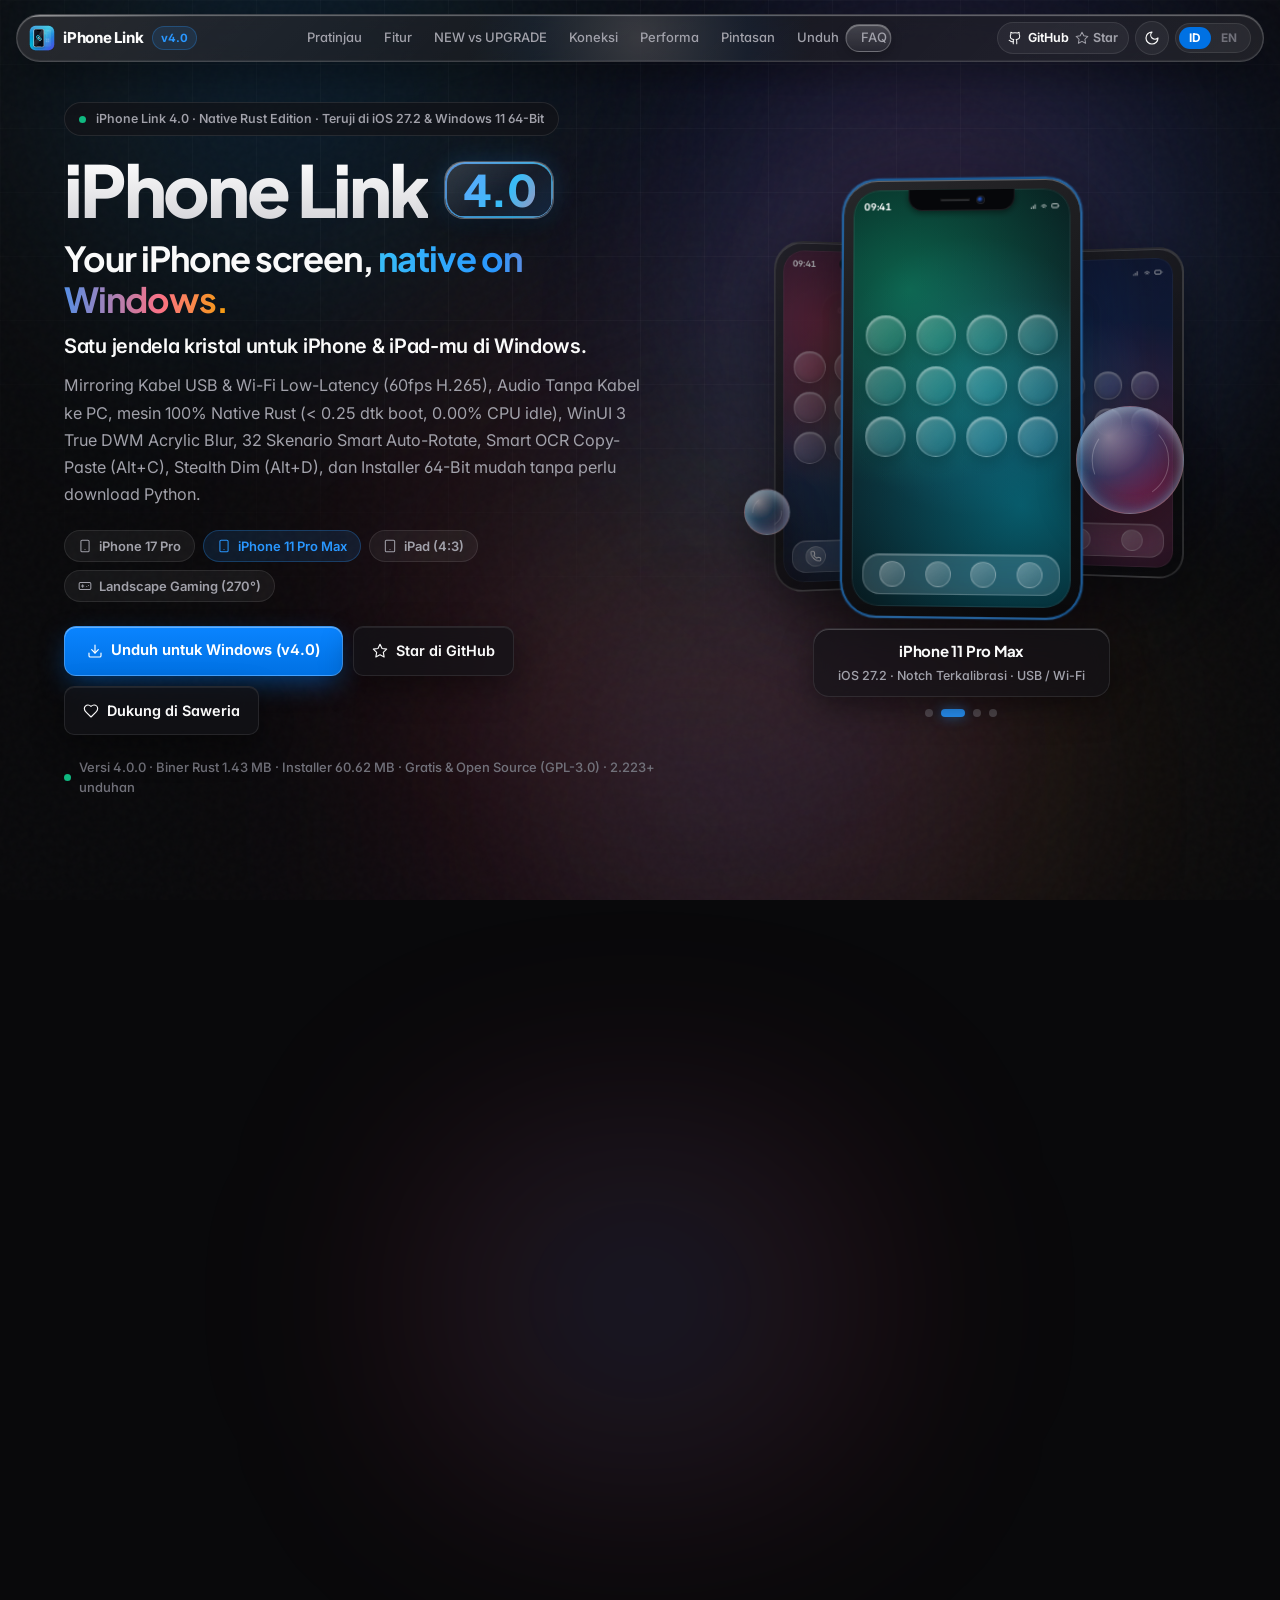
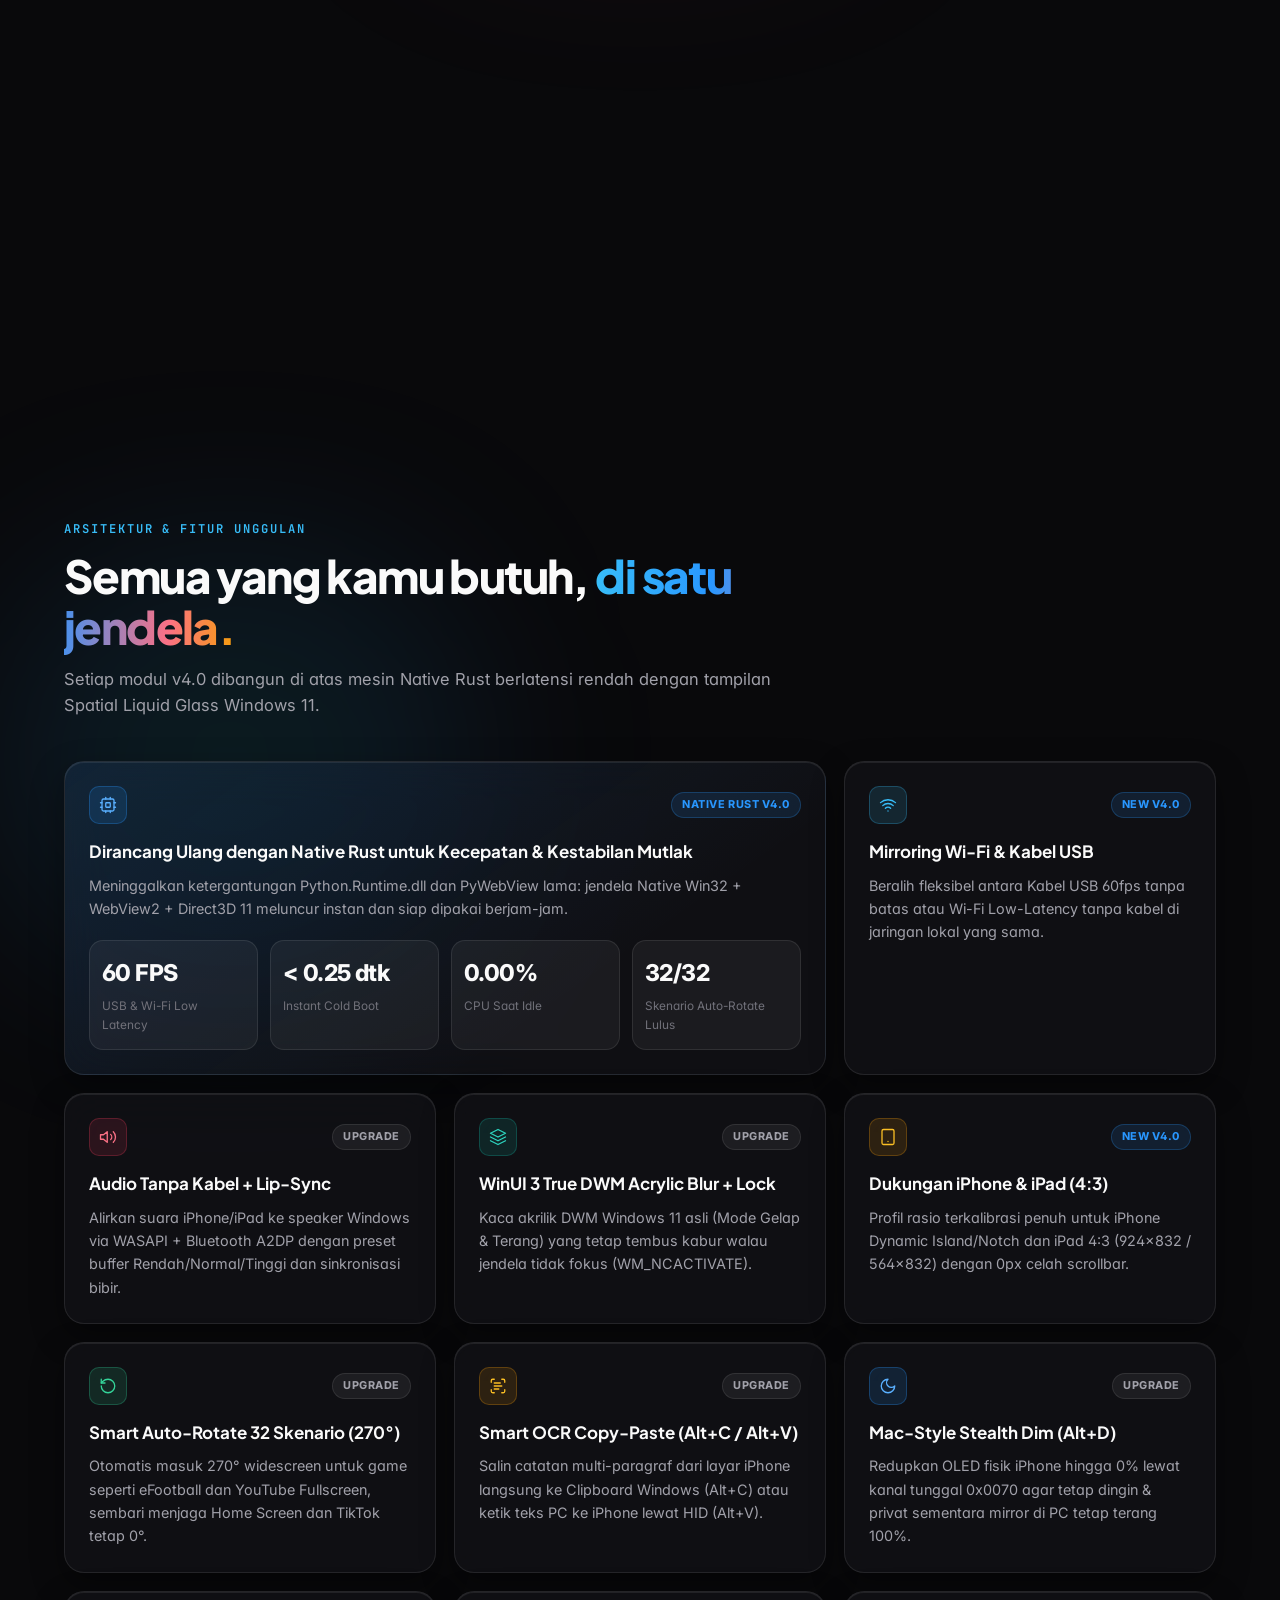
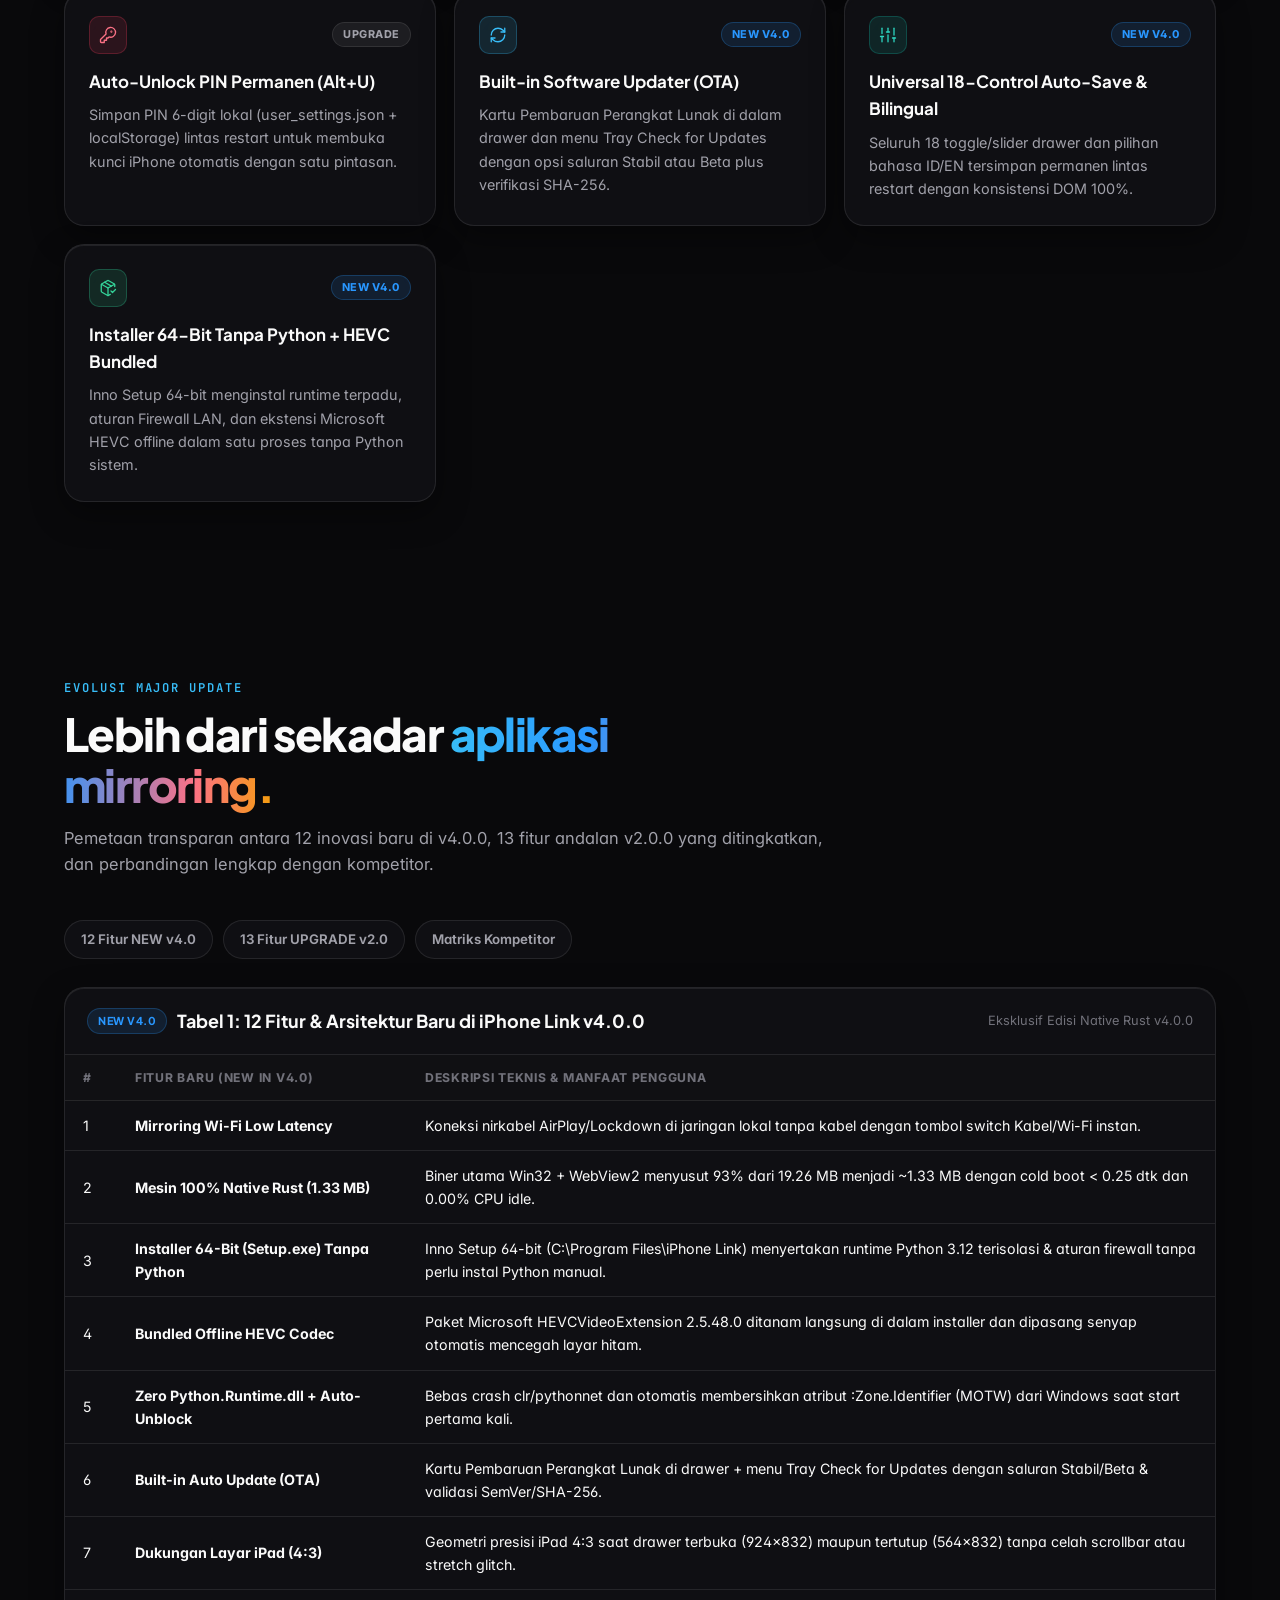
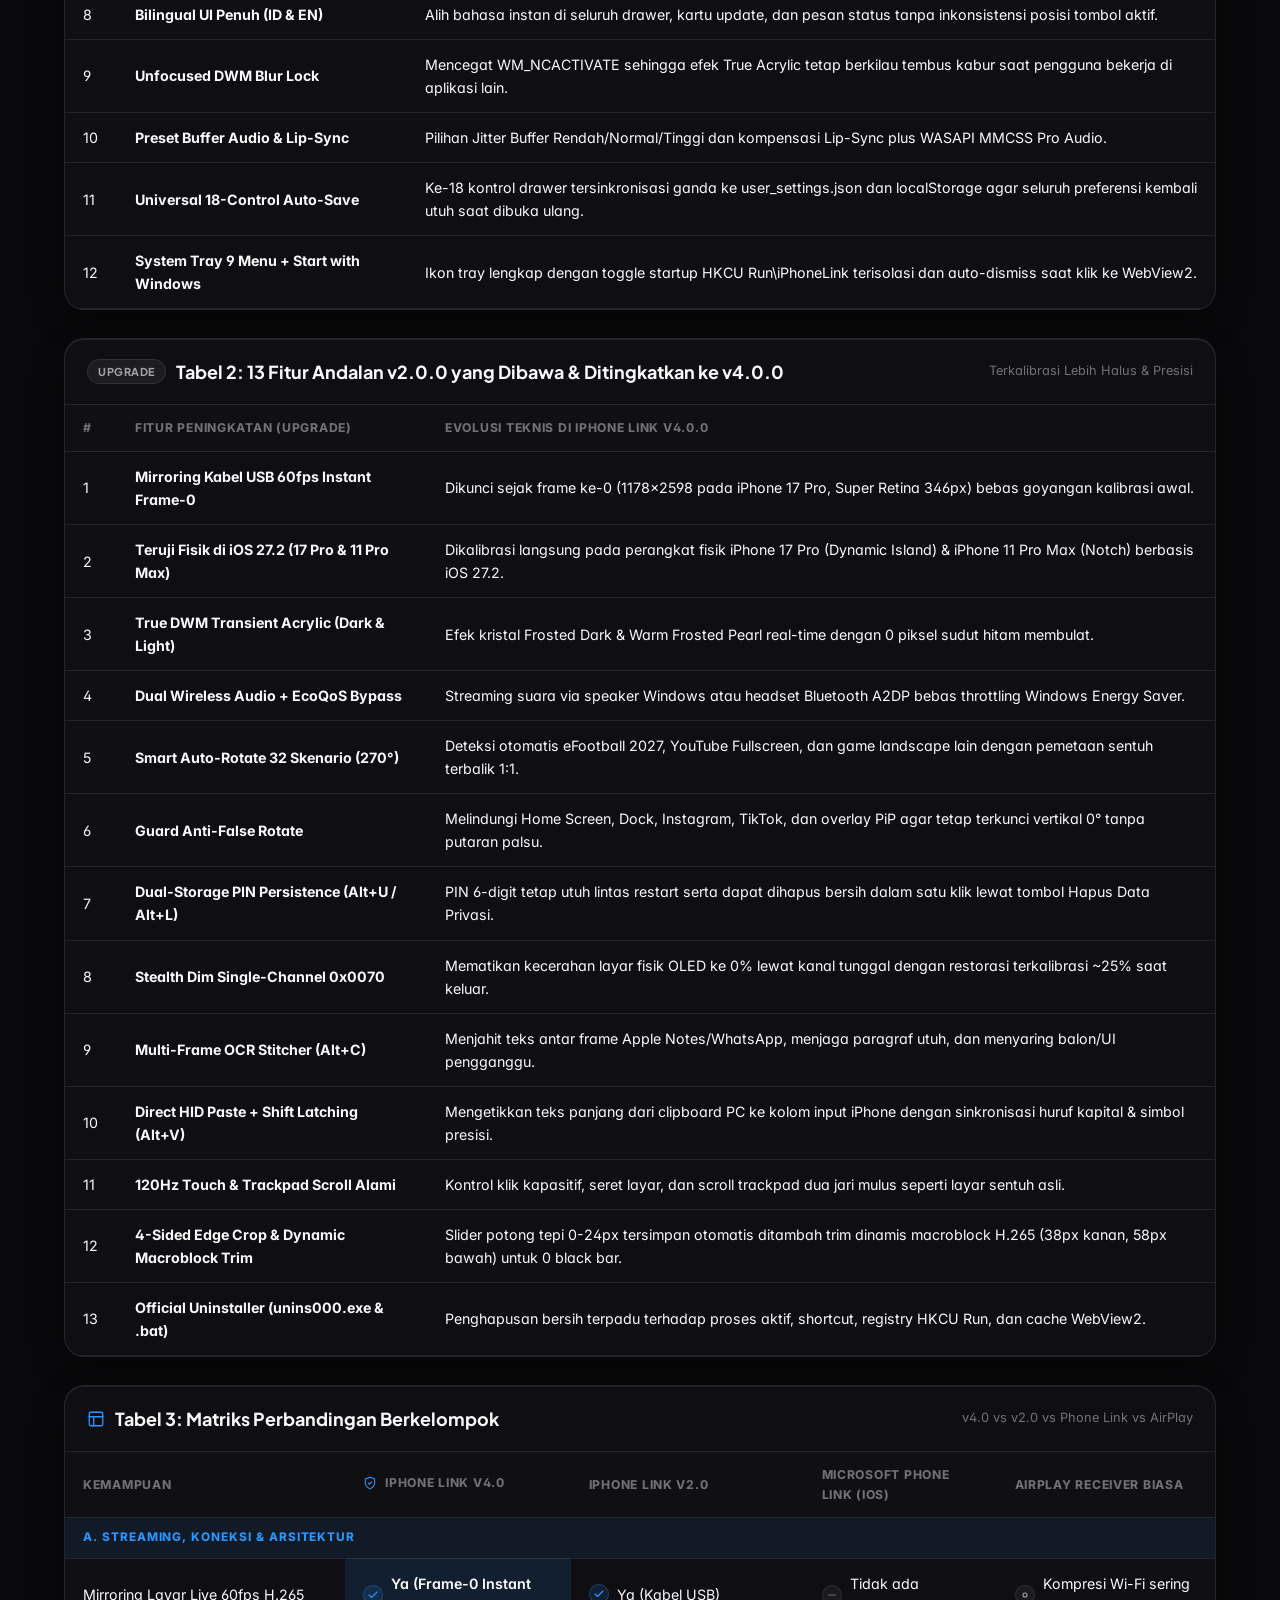
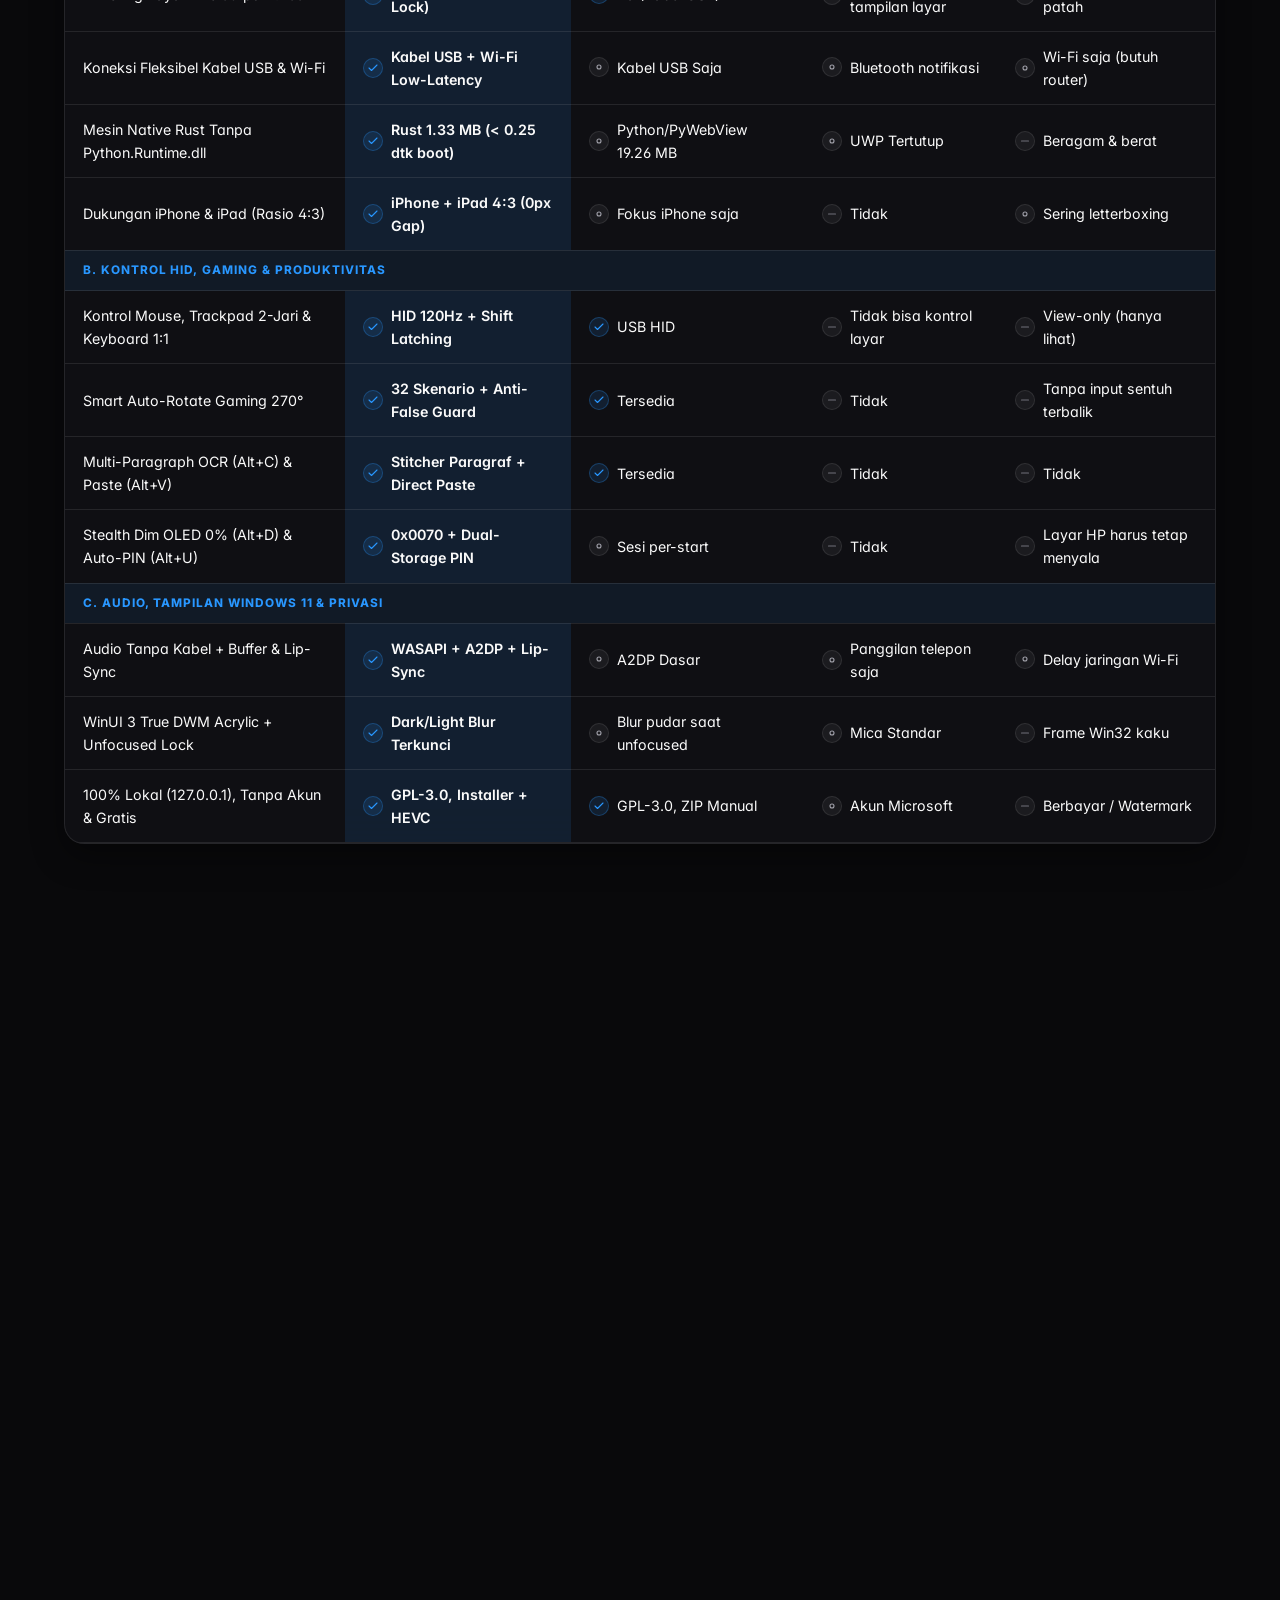
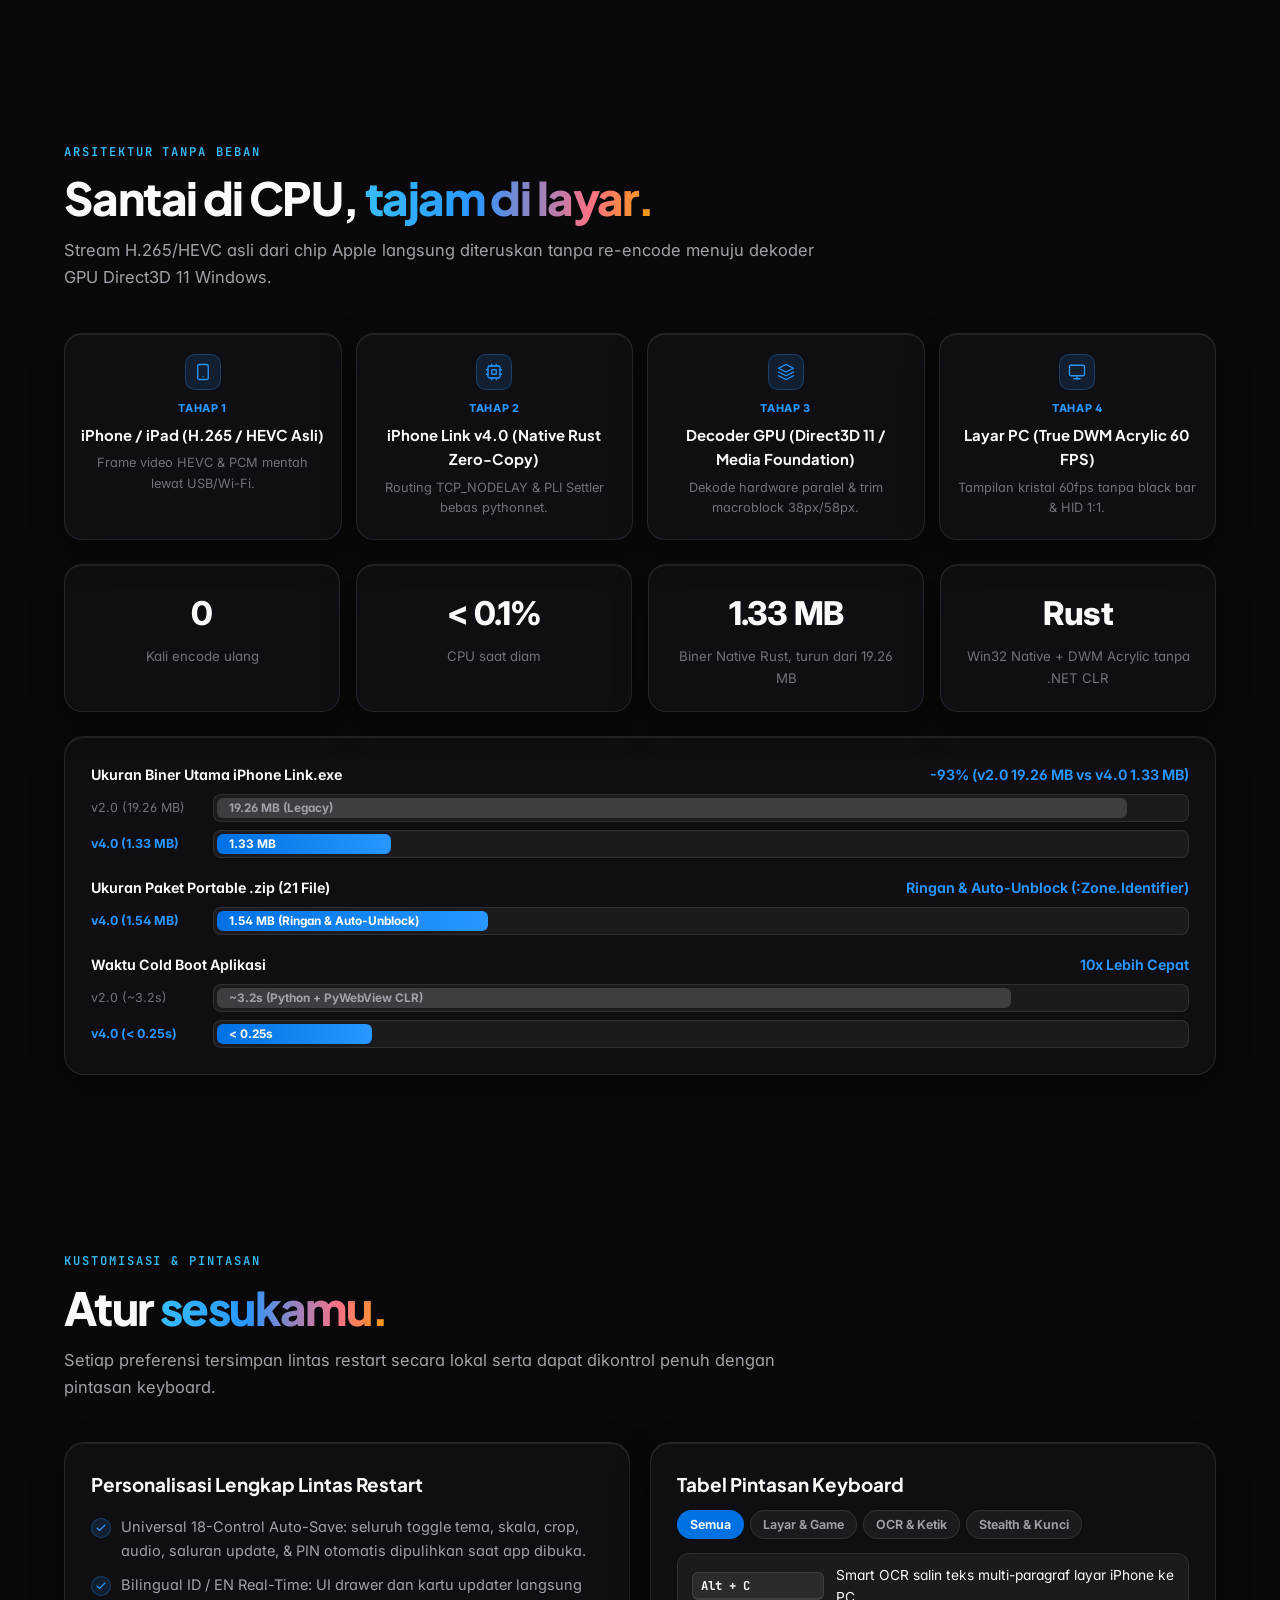
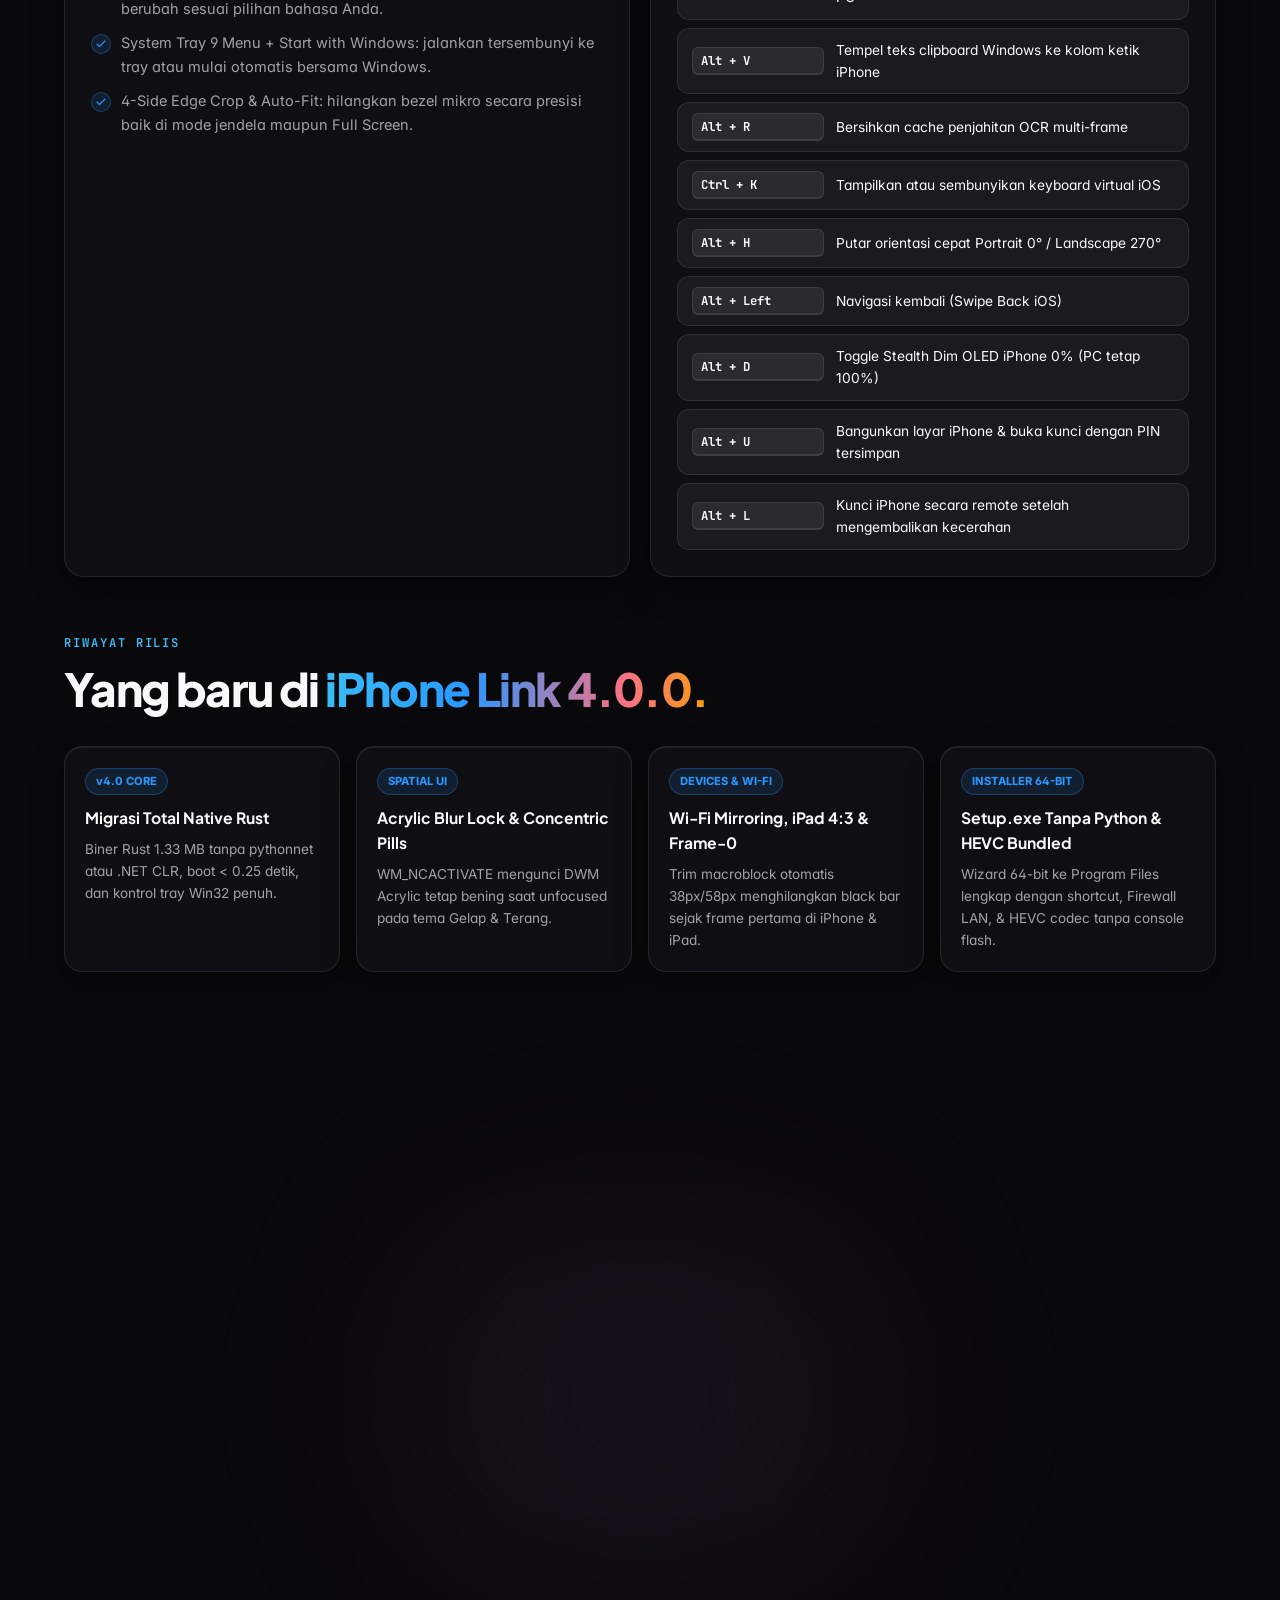
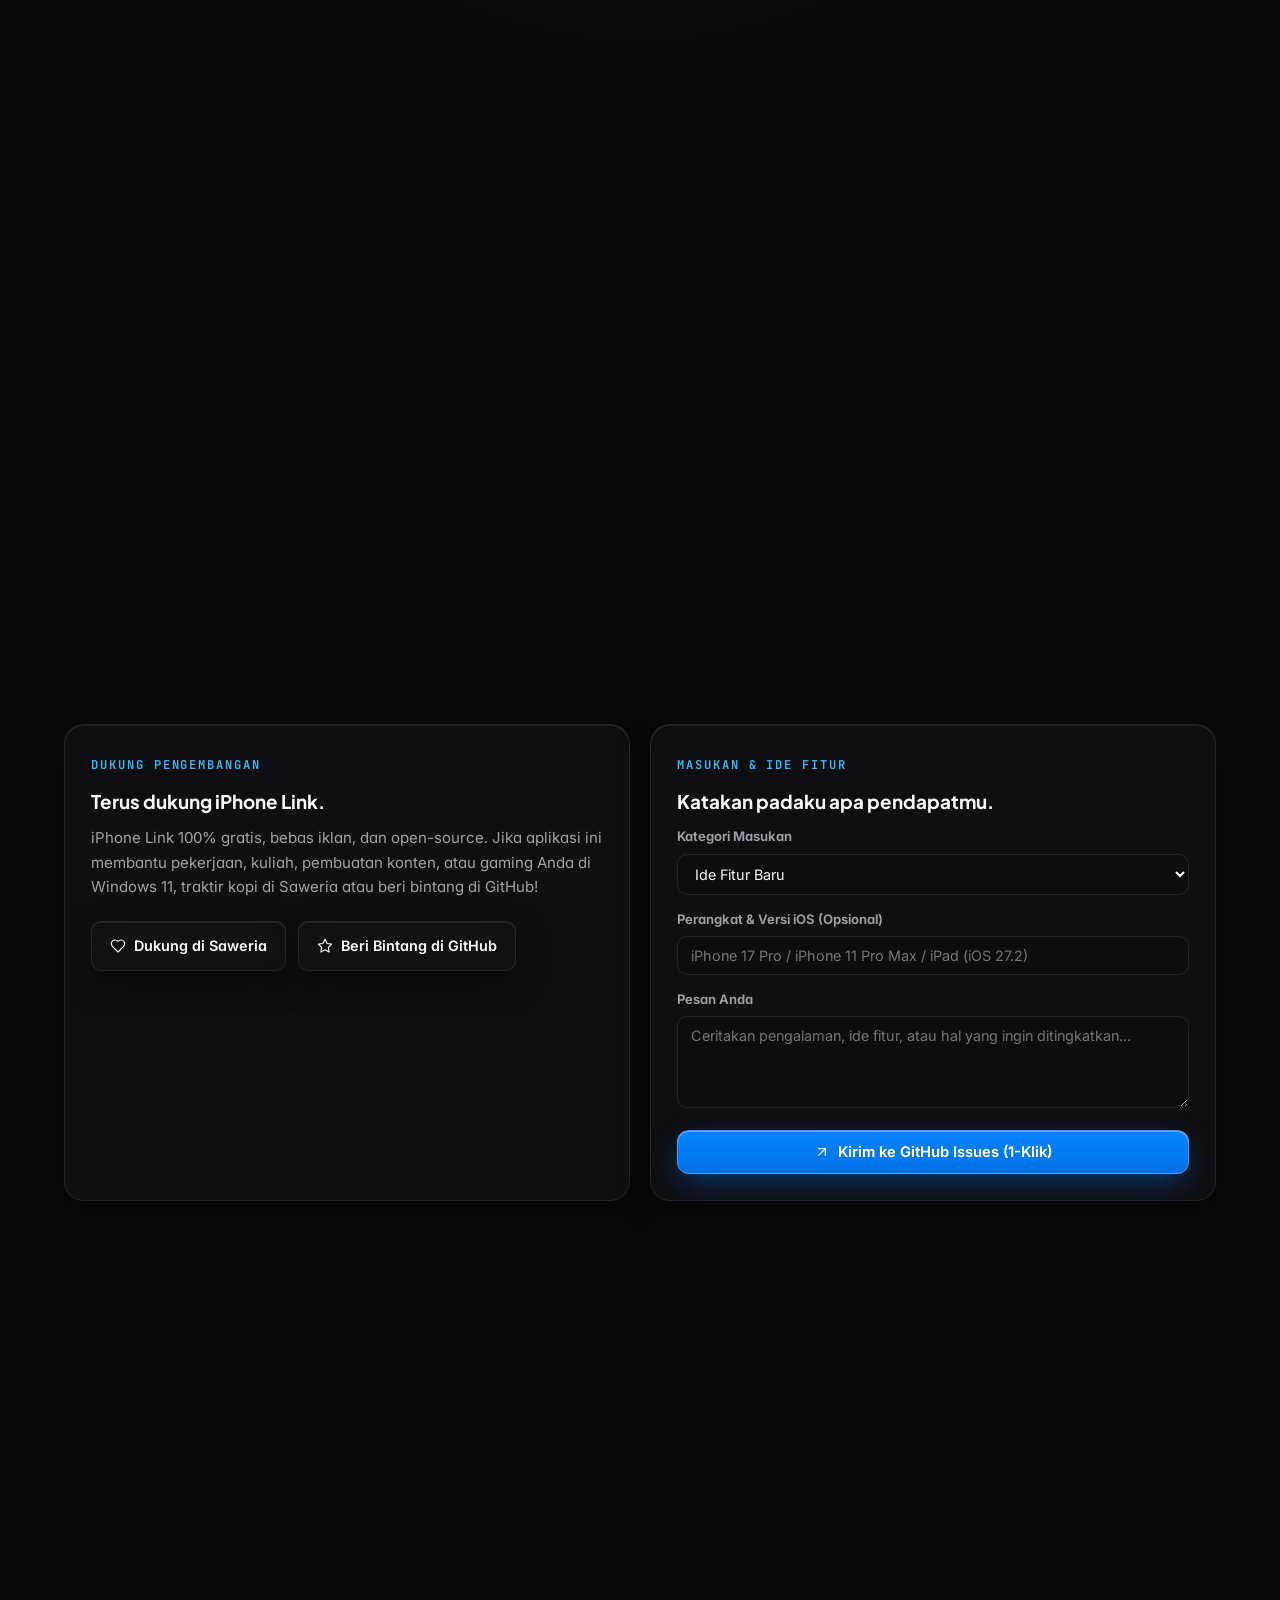
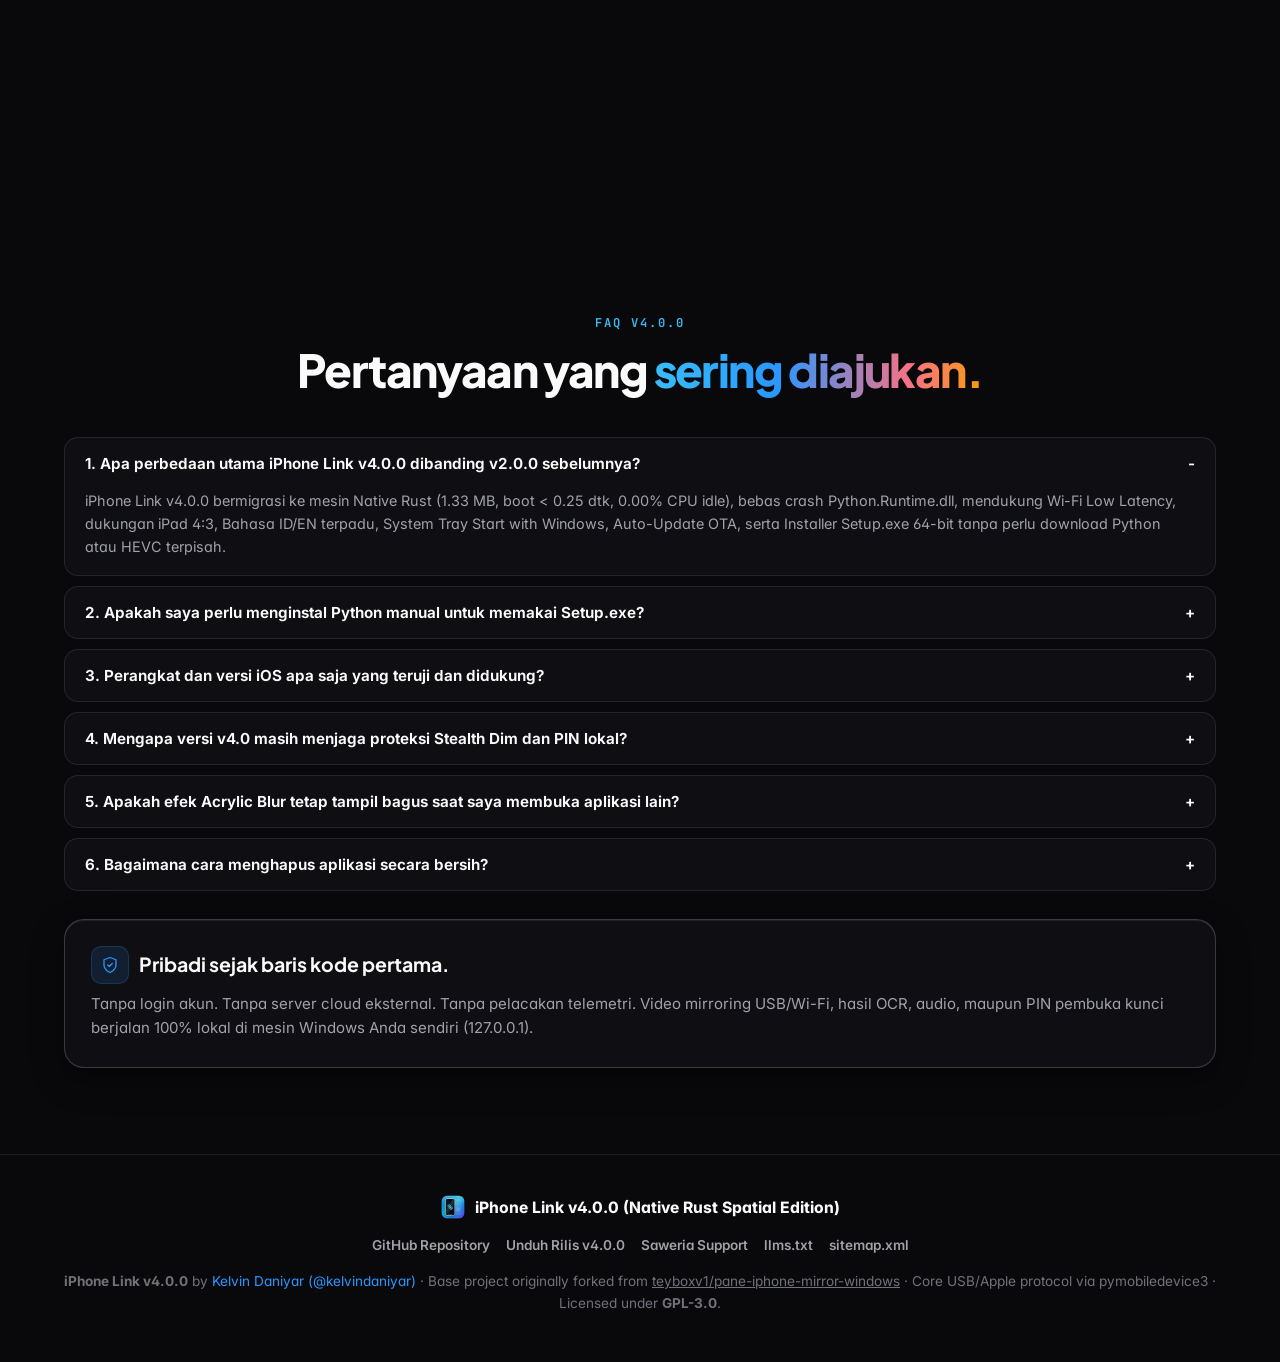
==== docs/index.html @ abb236c3 "Tahap 206: Zero black screen flash stop cross-dissolve & restore vertical full-screen transition" ====
<!DOCTYPE html>
<html lang="id" data-lang="id" data-theme="dark">
<head>
  <meta charset="UTF-8">
  <meta name="viewport" content="width=device-width, initial-scale=1.0">
  <meta name="google-site-verification" content="6BpHaWmUVe8RGdDW3qo-7BWpkSm4SySQk0XZt4Y2e78" />
  <title>iPhone Link v4.0.0 - Your iPhone screen, native on Windows.</title>
  <meta name="description" content="iPhone Link v4.0.0 (Native Rust Spatial Edition) oleh Kelvin Daniyar: Your iPhone screen, native on Windows. Mirroring iPhone &amp; iPad 60fps H.265 lewat Kabel USB &amp; Wi-Fi Low-Latency di Windows 11 64-Bit, True DWM Acrylic Blur, 32 Skenario Auto-Rotate, Smart OCR, Stealth Dim, Audio Tanpa Kabel, &amp; Installer 64-Bit tanpa Python.">
  <meta name="keywords" content="iPhone Link v4.0, Your iPhone screen native on Windows, iPhone Mirroring Windows 11, Native Rust iPhone Link, Wi-Fi iPhone Mirroring PC, iPad Mirroring 4:3 Windows, Microsoft Phone Link iOS alternative, Kelvin Daniyar, iOS 27.2 iPhone 17 Pro, iPhone 11 Pro Max, eFootball 270 Auto Rotate">
  <meta name="author" content="Kelvin Daniyar">
  <meta name="robots" content="index, follow, max-image-preview:large, max-snippet:-1, max-video-preview:-1">
  <meta name="theme-color" content="#09090B">
  <link rel="canonical" href="https://kelvindaniyar.github.io/iphone-link/">
  <link rel="alternate" hreflang="id" href="https://kelvindaniyar.github.io/iphone-link/">
  <link rel="alternate" hreflang="en" href="https://kelvindaniyar.github.io/iphone-link/">
  <link rel="alternate" hreflang="x-default" href="https://kelvindaniyar.github.io/iphone-link/">

  <meta property="og:type" content="website">
  <meta property="og:site_name" content="iPhone Link v4.0.0">
  <meta property="og:url" content="https://kelvindaniyar.github.io/iphone-link/">
  <meta property="og:title" content="iPhone Link v4.0.0 - Your iPhone screen, native on Windows.">
  <meta property="og:description" content="Ditenagai mesin 100% Native Rust (1.33 MB, &lt; 0.25 dtk boot, 0.00% CPU idle), Kabel USB &amp; Wi-Fi 60fps H.265, True DWM Acrylic Blur, &amp; Installer 64-Bit dengan HEVC bawaan.">
  <meta name="twitter:card" content="summary_large_image">
  <meta name="twitter:title" content="iPhone Link v4.0.0 - Your iPhone screen, native on Windows.">
  <meta name="twitter:description" content="Your iPhone screen, native on Windows. USB &amp; Wi-Fi 60fps H.265, 100% Native Rust, Free &amp; Open Source (GPL-3.0).">

  <link rel="icon" type="image/svg+xml" href="logo.svg">
  <link rel="preconnect" href="https://fonts.googleapis.com">
  <link rel="preconnect" href="https://fonts.gstatic.com" crossorigin>
  <link href="https://fonts.googleapis.com/css2?family=Inter:wght@400;500;600;700&family=JetBrains+Mono:wght@500;600;700&family=Plus+Jakarta+Sans:wght@500;600;700;800&display=swap" rel="stylesheet">
  <link rel="stylesheet" href="style.css">

  <script type="application/ld+json">
  {
    "@context": "https://schema.org",
    "@type": "SoftwareApplication",
    "name": "iPhone Link",
    "alternateName": "iPhone Link v4.0.0 Native Rust Spatial Edition for Windows 11",
    "softwareVersion": "4.0.0",
    "applicationCategory": "UtilitiesApplication",
    "applicationSubCategory": "Screen Mirroring & Device Control",
    "operatingSystem": "Windows 10, Windows 11 (64-bit)",
    "url": "https://kelvindaniyar.github.io/iphone-link/",
    "downloadUrl": "https://github.com/kelvindaniyar/iphone-link/releases/latest",
    "installUrl": "https://github.com/kelvindaniyar/iphone-link/releases/latest/download/iPhone-Link-v4.0.0-Setup.exe",
    "codeRepository": "https://github.com/kelvindaniyar/iphone-link",
    "isBasedOn": "https://github.com/teyboxv1/pane-iphone-mirror-windows",
    "license": "https://www.gnu.org/licenses/gpl-3.0.html",
    "fileSize": "60.62 MB",
    "description": "Your iPhone screen, native on Windows. Major Update v4.0.0 Native Rust architecture with USB & Wi-Fi Low-Latency 60fps H.265 mirroring for iPhone & iPad (4:3), True DWM Acrylic Blur Lock, 32-scenario Smart Auto-Rotate, Smart OCR, Stealth Dim, Wireless Audio + Lip-Sync, and 64-bit Installer with bundled HEVC.",
    "offers": {
      "@type": "Offer",
      "price": "0",
      "priceCurrency": "USD"
    },
    "author": {
      "@type": "Person",
      "name": "Kelvin Daniyar",
      "url": "https://github.com/kelvindaniyar",
      "sameAs": [
        "https://github.com/kelvindaniyar",
        "https://www.instagram.com/kelvin.daniyar/",
        "https://www.tiktok.com/@kelvindaniyar",
        "https://saweria.co/kelvindaniyar"
      ]
    }
  }
  </script>
</head>
<body>
  <!-- PILAR 2: INLINE SVG OPTICAL LIQUID GLASS FILTER -->
  <svg id="liquid-glass-defs" width="0" height="0" style="position:absolute;width:0;height:0;pointer-events:none;" aria-hidden="true">
    <defs>
      <filter id="liquid-glass-refract" x="-10%" y="-10%" width="120%" height="120%" color-interpolation-filters="sRGB">
        <feTurbulence type="fractalNoise" baseFrequency="0.012 0.04" numOctaves="2" seed="7" result="noise" />
        <feDisplacementMap in="SourceGraphic" in2="noise" scale="6" xChannelSelector="R" yChannelSelector="G" result="displaced" />
        <feSpecularLighting in="noise" surfaceScale="2.2" specularConstant="0.55" specularExponent="28" lighting-color="#ffffff" result="specOut">
          <fePointLight x="180" y="-40" z="120" />
        </feSpecularLighting>
        <feComposite in="specOut" in2="SourceAlpha" operator="in" result="specClipped" />
        <feMerge>
          <feMergeNode in="displaced" />
          <feMergeNode in="specClipped" />
        </feMerge>
      </filter>
    </defs>
  </svg>

  <!-- PILAR 3: MULTI-ZONE LIVING ATMOSPHERIC MESH BACKGROUND + GRAIN -->
  <div class="spatial-ambient-canvas" id="spatial-ambient-canvas" aria-hidden="true">
    <div class="ambient-orb orb-hero-right"></div>
    <div class="ambient-orb orb-hero-left"></div>
    <div class="ambient-orb orb-sim-stage"></div>
    <div class="ambient-orb orb-bento-mid"></div>
    <div class="ambient-orb orb-download-low"></div>
    <div class="spatial-grain-overlay"></div>
  </div>
  <div class="aurora-grid" aria-hidden="true"></div>

  <!-- PILAR 2: FLOATING OPTICAL LIQUID GLASS NAVBAR + SLIDING LENS -->
  <header class="floating-nav-wrap">
    <nav class="floating-nav" id="floating-nav" aria-label="Main Navigation">
      <a href="#hero" class="nav-brand">
        <img src="logo.svg" alt="iPhone Link Logo" width="26" height="26">
        <span>iPhone Link</span>
        <span class="nav-ver-pill">v4.0</span>
      </a>

      <ul class="nav-links" id="nav-links">
        <span class="nav-sliding-pill" id="nav-sliding-pill" aria-hidden="true"></span>
        <li><a href="#pratinjau" data-id="Pratinjau" data-en="Preview">Pratinjau</a></li>
        <li><a href="#fitur" data-id="Fitur" data-en="Features">Fitur</a></li>
        <li><a href="#evolusi" data-id="NEW vs UPGRADE" data-en="NEW vs UPGRADE">NEW vs UPGRADE</a></li>
        <li><a href="#koneksi" data-id="Koneksi" data-en="Connection">Koneksi</a></li>
        <li><a href="#performa" data-id="Performa" data-en="Performance">Performa</a></li>
        <li><a href="#pintasan" data-id="Pintasan" data-en="Shortcuts">Pintasan</a></li>
        <li><a href="#unduh" data-id="Unduh" data-en="Download">Unduh</a></li>
        <li><a href="#faq" data-id="FAQ" data-en="FAQ">FAQ</a></li>
      </ul>

      <div class="nav-actions">
        <a href="https://github.com/kelvindaniyar/iphone-link" target="_blank" rel="noopener" class="nav-star-pill" title="GitHub Repository">
          <svg class="ui-icon ico-sm" viewBox="0 0 24 24" aria-hidden="true"><path d="M15 22v-4a4.8 4.8 0 0 0-1-3.5c3 0 6-2 6-5.5.08-1.25-.27-2.48-1-3.5.28-1.15.28-2.35 0-3.5 0 0-1 0-3 1.5-2.64-.5-5.36-.5-8 0C6 2 5 2 5 2c-.3 1.15-.3 2.35 0 3.5A5.403 5.403 0 0 0 4 9c0 3.5 3 5.5 6 5.5-.39.49-.68 1.05-.85 1.65-.17.6-.22 1.23-.15 1.85v4"/><path d="M9 18c-4.51 2-5-2-7-2"/></svg>
          <span><span class="gh-label">GitHub</span></span>
          <span class="nav-star-count" id="gh-star-count">
            <svg class="ui-icon ico-sm" viewBox="0 0 24 24" aria-hidden="true"><polygon points="12 2 15.09 8.26 22 9.27 17 14.14 18.18 21.02 12 17.77 5.82 21.02 7 14.14 2 9.27 8.91 8.26 12 2"/></svg>
            <span id="gh-star-num">Star</span>
          </span>
        </a>
        <button type="button" class="theme-toggle-btn" id="btn-site-theme" aria-label="Toggle Dark/Light Theme" title="Toggle Website Theme">
          <span id="site-theme-icon">
            <svg class="ui-icon" viewBox="0 0 24 24" aria-hidden="true"><path d="M12 3a6 6 0 0 0 9 9 9 9 0 1 1-9-9Z"/></svg>
          </span>
        </button>
        <div class="lang-seg" role="group" aria-label="Language Switcher">
          <button type="button" class="lang-btn is-active" id="btn-lang-id" data-lang-choice="id">ID</button>
          <button type="button" class="lang-btn" id="btn-lang-en" data-lang-choice="en">EN</button>
        </div>
        <button type="button" class="nav-mobile-toggle" id="btn-mobile-nav" data-mobile-menu="true" aria-label="Menu">
          <svg class="ui-icon" viewBox="0 0 24 24" aria-hidden="true"><line x1="4" y1="7" x2="20" y2="7"/><line x1="4" y1="12" x2="20" y2="12"/><line x1="4" y1="17" x2="20" y2="17"/></svg>
        </button>
      </div>
    </nav>
  </header>

  <main>
    <!-- PILAR 1: HERO GIANT BRAND LOCKUP + SLOGAN WAJIB + 3D INTERACTIVE DEVICE STACK -->
    <section id="hero" class="hero-section">
      <div class="container">
        <div class="hero-grid">
          <div class="hero-copy">
            <div class="hero-status-pill">
              <span class="pulse-dot"></span>
              <span data-id="iPhone Link 4.0 &middot; Native Rust Edition &middot; Teruji di iOS 27.2 &amp; Windows 11 64-Bit"
                    data-en="iPhone Link 4.0 &middot; Native Rust Edition &middot; Tested on iOS 27.2 &amp; Windows 11 64-Bit">
                iPhone Link 4.0 &middot; Native Rust Edition &middot; Teruji di iOS 27.2 &amp; Windows 11 64-Bit
              </span>
            </div>

            <div class="hero-brand-lockup" id="hero-brand-lockup">
              <span class="brand-lockup-name">iPhone Link</span>
              <span class="brand-lockup-badge"><span class="badge-ver-text">4.0</span></span>
            </div>

            <h1 class="hero-title">Your iPhone screen, <span class="text-accent-grad">native on Windows.</span></h1>

            <p class="hero-gradient-sub"
               data-id="Satu jendela kristal untuk iPhone &amp; iPad-mu di Windows."
               data-en="One crystal window for your iPhone &amp; iPad on Windows.">
              Satu jendela kristal untuk iPhone &amp; iPad-mu di Windows.
            </p>

            <p class="hero-desc"
               data-id="Mirroring Kabel USB &amp; Wi-Fi Low-Latency (60fps H.265), Audio Tanpa Kabel ke PC, mesin 100% Native Rust (&lt; 0.25 dtk boot, 0.00% CPU idle), WinUI 3 True DWM Acrylic Blur, 32 Skenario Smart Auto-Rotate, Smart OCR Copy-Paste (Alt+C), Stealth Dim (Alt+D), dan Installer 64-Bit mudah tanpa perlu download Python."
               data-en="USB Cable &amp; Wi-Fi Low-Latency mirroring (60fps H.265), Wireless Audio to PC, 100% Native Rust engine (&lt; 0.25 s boot, 0.00% idle CPU), WinUI 3 True DWM Acrylic Blur, 32-scenario Smart Auto-Rotate, Smart OCR Copy-Paste (Alt+C), Stealth Dim (Alt+D), and an effortless 64-Bit Installer with zero Python required.">
              Mirroring Kabel USB &amp; Wi-Fi Low-Latency (60fps H.265), Audio Tanpa Kabel ke PC, mesin 100% Native Rust (&lt; 0.25 dtk boot, 0.00% CPU idle), WinUI 3 True DWM Acrylic Blur, 32 Skenario Smart Auto-Rotate, Smart OCR Copy-Paste (Alt+C), Stealth Dim (Alt+D), dan Installer 64-Bit mudah tanpa perlu download Python.
            </p>

            <div class="hero-device-pills" id="hero-device-pills">
              <button type="button" class="hero-dev-pill is-active" data-hero-dev="iphone17">
                <svg class="ui-icon ico-sm" viewBox="0 0 24 24" aria-hidden="true"><rect width="14" height="20" x="5" y="2" rx="2" ry="2"/><path d="M12 18h.01"/></svg>
                <span>iPhone 17 Pro</span>
              </button>
              <button type="button" class="hero-dev-pill" data-hero-dev="iphone11">
                <svg class="ui-icon ico-sm" viewBox="0 0 24 24" aria-hidden="true"><rect width="14" height="20" x="5" y="2" rx="2" ry="2"/><path d="M12 18h.01"/></svg>
                <span>iPhone 11 Pro Max</span>
              </button>
              <button type="button" class="hero-dev-pill" data-hero-dev="ipad">
                <svg class="ui-icon ico-sm" viewBox="0 0 24 24" aria-hidden="true"><rect width="16" height="20" x="4" y="2" rx="2" ry="2"/><line x1="12" x2="12.01" y1="18" y2="18"/></svg>
                <span>iPad (4:3)</span>
              </button>
              <button type="button" class="hero-dev-pill" data-hero-dev="gaming">
                <svg class="ui-icon ico-sm" viewBox="0 0 24 24" aria-hidden="true"><line x1="6" x2="10" y1="12" y2="12"/><line x1="8" x2="8" y1="10" y2="14"/><line x1="15" x2="15.01" y1="13" y2="13"/><line x1="18" x2="18.01" y1="11" y2="11"/><rect width="20" height="12" x="2" y="6" rx="2"/></svg>
                <span data-id="Landscape Gaming (270&deg;)" data-en="Landscape Gaming (270&deg;)">Landscape Gaming (270&deg;)</span>
              </button>
            </div>

            <div class="hero-cta-row">
              <a href="#unduh" class="btn-primary-grad">
                <svg class="ui-icon" viewBox="0 0 24 24" aria-hidden="true"><path d="M21 15v4a2 2 0 0 1-2 2H5a2 2 0 0 1-2-2v-4"/><polyline points="7 10 12 15 17 10"/><line x1="12" x2="12" y1="15" y2="3"/></svg>
                <span data-id="Unduh untuk Windows (v4.0)" data-en="Download for Windows (v4.0)">Unduh untuk Windows (v4.0)</span>
              </a>
              <a href="https://github.com/kelvindaniyar/iphone-link" target="_blank" rel="noopener" class="btn-glass">
                <svg class="ui-icon" viewBox="0 0 24 24" aria-hidden="true"><polygon points="12 2 15.09 8.26 22 9.27 17 14.14 18.18 21.02 12 17.77 5.82 21.02 7 14.14 2 9.27 8.91 8.26 12 2"/></svg>
                <span data-id="Star di GitHub" data-en="Star on GitHub">Star di GitHub</span>
              </a>
              <a href="https://saweria.co/kelvindaniyar" target="_blank" rel="noopener" class="btn-amber">
                <svg class="ui-icon" viewBox="0 0 24 24" aria-hidden="true"><path d="M19 14c1.49-1.46 3-3.21 3-5.5A5.5 5.5 0 0 0 16.5 3c-1.76 0-3 .5-4.5 2-1.5-1.5-2.74-2-4.5-2A5.5 5.5 0 0 0 2 8.5c0 2.3 1.5 4.05 3 5.5l7 7Z"/></svg>
                <span data-id="Dukung di Saweria" data-en="Support on Saweria">Dukung di Saweria</span>
              </a>
            </div>

            <div class="hero-telemetry">
              <span class="dot-live" aria-hidden="true"></span>
              <span data-id="Versi 4.0.0 &middot; Biner Rust 1.43 MB &middot; Installer 60.62 MB &middot; Gratis &amp; Open Source (GPL-3.0) &middot; 2.223+ unduhan"
                    data-en="Version 4.0.0 &middot; Rust Binary 1.43 MB &middot; Installer 60.62 MB &middot; Free &amp; Open Source (GPL-3.0) &middot; 2,223+ downloads">
                Versi 4.0.0 &middot; Biner Rust 1.43 MB &middot; Installer 60.62 MB &middot; Gratis &amp; Open Source (GPL-3.0) &middot; 2.223+ unduhan
              </span>
            </div>
          </div>

          <!-- 3D Interactive Device Stack (TAHAP 190: Natural Titanium Bezel, Floating 3D Liquid Bubbles, & Auto-Morphing UI) -->
          <div class="hero-stack-wrap">
            <div class="hero-stack-stage" id="hero-stack-stage" data-morph-state="bubbles">
              <!-- Floating 3D Iridescent Liquid Glass Spheres -->
              <div class="hero-liquid-bubble" id="hero-liquid-bubble" aria-hidden="true">
                <svg class="bubble-caustic-svg" viewBox="0 0 100 100" aria-hidden="true"><circle cx="50" cy="50" r="44" fill="none" stroke="rgba(255,255,255,0.28)" stroke-width="1.2" stroke-dasharray="42 80" stroke-linecap="round"/></svg>
              </div>
              <div class="hero-liquid-bubble hero-liquid-bubble-sm" id="hero-liquid-bubble-sm" aria-hidden="true">
                <svg class="bubble-caustic-svg" viewBox="0 0 60 60" aria-hidden="true"><circle cx="30" cy="30" r="24" fill="none" stroke="rgba(255,255,255,0.24)" stroke-width="1.2" stroke-dasharray="24 50" stroke-linecap="round"/></svg>
              </div>

              <!-- Card 1: iPhone 17 Pro -->
              <div class="stack-card phone-card is-front" data-stack-device="iphone17" data-stack-card="iphone17" data-pos="front">
                <div class="stack-glare"></div>
                <div class="stack-oled stack-screen oled-iphone17">
                  <div class="stack-statusbar mock-status-bar">
                    <span class="stack-time">09:41</span>
                    <div class="stack-notch-di mock-island"></div>
                    <span class="stack-status-icons" aria-hidden="true">
                      <svg viewBox="0 0 24 24" fill="none" stroke="currentColor" stroke-width="2"><path d="M2 20h.01"/><path d="M7 20v-4"/><path d="M12 20v-8"/><path d="M17 20V8"/></svg>
                      <svg viewBox="0 0 24 24" fill="none" stroke="currentColor" stroke-width="2"><path d="M5 12.859a10 10 0 0 1 14 0"/><path d="M8.5 16.429a5 5 0 0 1 7 0"/><path d="M12 20h.01"/></svg>
                      <svg viewBox="0 0 24 24" fill="none" stroke="currentColor" stroke-width="2"><rect width="16" height="10" x="2" y="7" rx="2"/><line x1="22" x2="22" y1="11" y2="13"/></svg>
                    </span>
                  </div>

                  <div class="mock-morph-stage" aria-hidden="true">
                    <div class="morph-view-bubbles">
                      <span class="glass-app-bubble" style="--i:0"></span>
                      <span class="glass-app-bubble" style="--i:1"></span>
                      <span class="glass-app-bubble" style="--i:2"></span>
                      <span class="glass-app-bubble" style="--i:3"></span>
                      <span class="glass-app-bubble" style="--i:4"></span>
                      <span class="glass-app-bubble" style="--i:5"></span>
                      <span class="glass-app-bubble" style="--i:6"></span>
                      <span class="glass-app-bubble" style="--i:7"></span>
                      <span class="glass-app-bubble" style="--i:8"></span>
                      <span class="glass-app-bubble" style="--i:9"></span>
                      <span class="glass-app-bubble" style="--i:10"></span>
                      <span class="glass-app-bubble" style="--i:11"></span>
                    </div>
                    <div class="morph-view-widgets">
                      <div class="glass-widget-wide">
                        <span class="gw-orb"></span>
                        <div class="gw-bars">
                          <span class="gw-bar-lg"></span>
                          <span class="gw-bar-sm"></span>
                        </div>
                      </div>
                      <div class="glass-widget-row">
                        <div class="glass-widget-sq"><span class="gw-ring"></span><span class="gw-bar-sm"></span></div>
                        <div class="glass-widget-sq"><span class="gw-pill"></span><span class="gw-bar-sm"></span></div>
                      </div>
                    </div>
                  </div>

                  <div class="mock-dock-pill" aria-hidden="true">
                    <span class="mock-dock-dot"><svg class="ui-icon ico-sm" viewBox="0 0 24 24"><path d="M22 16.92v3a2 2 0 0 1-2.18 2 19.79 19.79 0 0 1-8.63-3.07 19.5 19.5 0 0 1-6-6 19.79 19.79 0 0 1-3.07-8.67A2 2 0 0 1 4.11 2h3a2 2 0 0 1 2 1.72c.127.96.361 1.903.7 2.81a2 2 0 0 1-.45 2.11L8.09 9.91a16 16 0 0 0 6 6l1.27-1.27a2 2 0 0 1 2.11-.45c.907.339 1.85.573 2.81.7A2 2 0 0 1 22 16.92z"/></svg></span>
                    <span class="mock-dock-dot"><svg class="ui-icon ico-sm" viewBox="0 0 24 24"><circle cx="12" cy="12" r="10"/><polygon points="16.24 7.76 14.12 14.12 7.76 16.24 9.88 9.88 16.24 7.76"/></svg></span>
                    <span class="mock-dock-dot"><svg class="ui-icon ico-sm" viewBox="0 0 24 24"><path d="M21 15a2 2 0 0 1-2 2H7l-4 4V5a2 2 0 0 1 2-2h14a2 2 0 0 1 2 2z"/></svg></span>
                    <span class="mock-dock-dot"><svg class="ui-icon ico-sm" viewBox="0 0 24 24"><path d="M9 18V5l12-2v13"/><circle cx="6" cy="18" r="3"/><circle cx="18" cy="16" r="3"/></svg></span>
                  </div>
                </div>
              </div>

              <!-- Card 2: iPhone 11 Pro Max -->
              <div class="stack-card phone-card" data-stack-device="iphone11" data-stack-card="iphone11" data-pos="right">
                <div class="stack-glare"></div>
                <div class="stack-oled stack-screen oled-iphone11">
                  <div class="stack-statusbar mock-status-bar">
                    <span class="stack-time">09:41</span>
                    <div class="stack-notch-classic mock-notch">
                      <span class="notch-speaker"></span>
                      <span class="notch-camera"></span>
                    </div>
                    <span class="stack-status-icons" aria-hidden="true">
                      <svg viewBox="0 0 24 24" fill="none" stroke="currentColor" stroke-width="2"><path d="M2 20h.01"/><path d="M7 20v-4"/><path d="M12 20v-8"/><path d="M17 20V8"/></svg>
                      <svg viewBox="0 0 24 24" fill="none" stroke="currentColor" stroke-width="2"><path d="M5 12.859a10 10 0 0 1 14 0"/><path d="M8.5 16.429a5 5 0 0 1 7 0"/><path d="M12 20h.01"/></svg>
                      <svg viewBox="0 0 24 24" fill="none" stroke="currentColor" stroke-width="2"><rect width="16" height="10" x="2" y="7" rx="2"/><line x1="22" x2="22" y1="11" y2="13"/></svg>
                    </span>
                  </div>

                  <div class="mock-morph-stage" aria-hidden="true">
                    <div class="morph-view-bubbles">
                      <span class="glass-app-bubble" style="--i:0"></span>
                      <span class="glass-app-bubble" style="--i:1"></span>
                      <span class="glass-app-bubble" style="--i:2"></span>
                      <span class="glass-app-bubble" style="--i:3"></span>
                      <span class="glass-app-bubble" style="--i:4"></span>
                      <span class="glass-app-bubble" style="--i:5"></span>
                      <span class="glass-app-bubble" style="--i:6"></span>
                      <span class="glass-app-bubble" style="--i:7"></span>
                      <span class="glass-app-bubble" style="--i:8"></span>
                      <span class="glass-app-bubble" style="--i:9"></span>
                      <span class="glass-app-bubble" style="--i:10"></span>
                      <span class="glass-app-bubble" style="--i:11"></span>
                    </div>
                    <div class="morph-view-widgets">
                      <div class="glass-widget-wide">
                        <span class="gw-orb"></span>
                        <div class="gw-bars">
                          <span class="gw-bar-lg"></span>
                          <span class="gw-bar-sm"></span>
                        </div>
                      </div>
                      <div class="glass-widget-row">
                        <div class="glass-widget-sq"><span class="gw-ring"></span><span class="gw-bar-sm"></span></div>
                        <div class="glass-widget-sq"><span class="gw-pill"></span><span class="gw-bar-sm"></span></div>
                      </div>
                    </div>
                  </div>

                  <div class="mock-dock-pill" aria-hidden="true">
                    <span class="mock-dock-dot"></span>
                    <span class="mock-dock-dot"></span>
                    <span class="mock-dock-dot"></span>
                    <span class="mock-dock-dot"></span>
                  </div>
                </div>
              </div>

              <!-- Card 3: iPad (4:3) -->
              <div class="stack-card ipad-card" data-stack-device="ipad" data-stack-card="ipad" data-pos="left">
                <div class="stack-glare"></div>
                <div class="stack-oled stack-screen oled-ipad">
                  <div class="stack-statusbar mock-status-bar">
                    <span class="stack-time">09:41</span>
                    <div class="stack-notch-cam"></div>
                    <span class="stack-status-icons" aria-hidden="true">
                      <svg viewBox="0 0 24 24" fill="none" stroke="currentColor" stroke-width="2"><path d="M2 20h.01"/><path d="M7 20v-4"/><path d="M12 20v-8"/><path d="M17 20V8"/></svg>
                      <svg viewBox="0 0 24 24" fill="none" stroke="currentColor" stroke-width="2"><path d="M5 12.859a10 10 0 0 1 14 0"/><path d="M8.5 16.429a5 5 0 0 1 7 0"/><path d="M12 20h.01"/></svg>
                      <svg viewBox="0 0 24 24" fill="none" stroke="currentColor" stroke-width="2"><rect width="16" height="10" x="2" y="7" rx="2"/><line x1="22" x2="22" y1="11" y2="13"/></svg>
                    </span>
                  </div>

                  <div class="mock-morph-stage" aria-hidden="true">
                    <div class="morph-view-bubbles is-grid-wide">
                      <span class="glass-app-bubble" style="--i:0"></span>
                      <span class="glass-app-bubble" style="--i:1"></span>
                      <span class="glass-app-bubble" style="--i:2"></span>
                      <span class="glass-app-bubble" style="--i:3"></span>
                      <span class="glass-app-bubble" style="--i:4"></span>
                      <span class="glass-app-bubble" style="--i:5"></span>
                      <span class="glass-app-bubble" style="--i:6"></span>
                      <span class="glass-app-bubble" style="--i:7"></span>
                      <span class="glass-app-bubble" style="--i:8"></span>
                      <span class="glass-app-bubble" style="--i:9"></span>
                      <span class="glass-app-bubble" style="--i:10"></span>
                      <span class="glass-app-bubble" style="--i:11"></span>
                    </div>
                    <div class="morph-view-widgets">
                      <div class="glass-widget-wide">
                        <span class="gw-orb"></span>
                        <div class="gw-bars">
                          <span class="gw-bar-lg"></span>
                          <span class="gw-bar-sm"></span>
                        </div>
                      </div>
                      <div class="glass-widget-row">
                        <div class="glass-widget-sq"><span class="gw-ring"></span><span class="gw-bar-sm"></span></div>
                        <div class="glass-widget-sq"><span class="gw-pill"></span><span class="gw-bar-sm"></span></div>
                      </div>
                    </div>
                  </div>

                  <div class="mock-dock-pill" aria-hidden="true">
                    <span class="mock-dock-dot"></span>
                    <span class="mock-dock-dot"></span>
                    <span class="mock-dock-dot"></span>
                    <span class="mock-dock-dot"></span>
                  </div>
                </div>
              </div>

              <!-- Card 4: Landscape Gaming (270 deg) -->
              <div class="stack-card gaming-card" data-stack-device="gaming" data-stack-card="gaming" data-pos="back">
                <div class="stack-glare"></div>
                <div class="stack-oled stack-screen oled-gaming">
                  <div class="stack-statusbar mock-status-bar">
                    <span class="stack-time">09:41</span>
                    <div class="stack-notch-cam"></div>
                    <span class="stack-status-icons" aria-hidden="true">
                      <svg viewBox="0 0 24 24" fill="none" stroke="currentColor" stroke-width="2"><path d="M2 20h.01"/><path d="M7 20v-4"/><path d="M12 20v-8"/><path d="M17 20V8"/></svg>
                      <svg viewBox="0 0 24 24" fill="none" stroke="currentColor" stroke-width="2"><path d="M5 12.859a10 10 0 0 1 14 0"/><path d="M8.5 16.429a5 5 0 0 1 7 0"/><path d="M12 20h.01"/></svg>
                      <svg viewBox="0 0 24 24" fill="none" stroke="currentColor" stroke-width="2"><rect width="16" height="10" x="2" y="7" rx="2"/><line x1="22" x2="22" y1="11" y2="13"/></svg>
                    </span>
                  </div>

                  <div class="mock-morph-stage" aria-hidden="true">
                    <div class="morph-view-bubbles is-grid-wide">
                      <span class="glass-app-bubble" style="--i:0"></span>
                      <span class="glass-app-bubble" style="--i:1"></span>
                      <span class="glass-app-bubble" style="--i:2"></span>
                      <span class="glass-app-bubble" style="--i:3"></span>
                      <span class="glass-app-bubble" style="--i:4"></span>
                      <span class="glass-app-bubble" style="--i:5"></span>
                      <span class="glass-app-bubble" style="--i:6"></span>
                      <span class="glass-app-bubble" style="--i:7"></span>
                      <span class="glass-app-bubble" style="--i:8"></span>
                      <span class="glass-app-bubble" style="--i:9"></span>
                      <span class="glass-app-bubble" style="--i:10"></span>
                      <span class="glass-app-bubble" style="--i:11"></span>
                    </div>
                    <div class="morph-view-widgets">
                      <div class="glass-widget-wide">
                        <span class="gw-orb"></span>
                        <div class="gw-bars">
                          <span class="gw-bar-lg"></span>
                          <span class="gw-bar-sm"></span>
                        </div>
                      </div>
                      <div class="glass-widget-row">
                        <div class="glass-widget-sq"><span class="gw-ring"></span><span class="gw-bar-sm"></span></div>
                        <div class="glass-widget-sq"><span class="gw-pill"></span><span class="gw-bar-sm"></span></div>
                      </div>
                    </div>
                  </div>

                  <div class="mock-dock-pill" aria-hidden="true">
                    <span class="mock-dock-dot"></span>
                    <span class="mock-dock-dot"></span>
                    <span class="mock-dock-dot"></span>
                    <span class="mock-dock-dot"></span>
                  </div>
                </div>
              </div>
            </div>

            <div class="hero-device-caption-pill" id="hero-stack-caption">
              <div class="hero-caption-title" id="hero-caption-title">iPhone 17 Pro</div>
              <div class="hero-caption-sub" id="hero-caption-text"
                   data-id="iOS 27.2 &middot; Dynamic Island &middot; 60fps H.265"
                   data-en="iOS 27.2 &middot; Dynamic Island &middot; 60fps H.265">
                iOS 27.2 &middot; Dynamic Island &middot; 60fps H.265
              </div>
            </div>

            <div class="hero-stack-dots" id="hero-stack-dots" role="tablist" aria-label="Hero Device Indicators">
              <button type="button" class="stack-dot is-active" data-stack-target="iphone17" aria-label="iPhone 17 Pro"></button>
              <button type="button" class="stack-dot" data-stack-target="iphone11" aria-label="iPhone 11 Pro Max"></button>
              <button type="button" class="stack-dot" data-stack-target="ipad" aria-label="iPad (4:3)"></button>
              <button type="button" class="stack-dot" data-stack-target="gaming" aria-label="Landscape Gaming 270 deg"></button>
            </div>
          </div>
        </div>
      </div>
    </section>

    <!-- PILAR 3: FULL INTERACTIVE LIVE APP SIMULATOR -->
    <section id="pratinjau">
      <div class="container reveal">
        <div class="section-head centered">
          <span class="section-eyebrow" data-id="PRATINJAU LANGSUNG" data-en="LIVE INTERACTIVE PREVIEW">PRATINJAU LANGSUNG</span>
          <h2 class="section-title"><span data-id="Coba sebelum " data-en="Try it before you ">Coba sebelum </span><span class="text-accent-grad" data-id="mengunduh." data-en="download.">mengunduh.</span></h2>
          <p class="section-desc"
             data-id="Simulasi interaktif langsung di browser - klik layar HP, dock bawah, atau ubah pengaturan di panel kanan!"
             data-en="Live interactive simulator in your browser - click the device screen, bottom nav bar, or adjust controls in the right drawer!">
            Simulasi interaktif langsung di browser - klik layar HP, dock bawah, atau ubah pengaturan di panel kanan!
          </p>
        </div>

        <!-- Bar Kontrol Pemilih Mode -->
        <div class="sim-controls-bar">
          <div class="sim-pill-group" role="group" aria-label="Simulator Device Selector">
            <button type="button" class="sim-ctl-btn is-active" data-sim-device="iphone17">
              <svg class="ui-icon ico-sm" viewBox="0 0 24 24" aria-hidden="true"><rect width="14" height="20" x="5" y="2" rx="2" ry="2"/><path d="M12 18h.01"/></svg>
              <span>iPhone 17 Pro</span>
            </button>
            <button type="button" class="sim-ctl-btn" data-sim-device="iphone11">
              <svg class="ui-icon ico-sm" viewBox="0 0 24 24" aria-hidden="true"><rect width="14" height="20" x="5" y="2" rx="2" ry="2"/><path d="M12 18h.01"/></svg>
              <span>iPhone 11 Pro Max</span>
            </button>
            <button type="button" class="sim-ctl-btn" data-sim-device="ipad">
              <svg class="ui-icon ico-sm" viewBox="0 0 24 24" aria-hidden="true"><rect width="16" height="20" x="4" y="2" rx="2" ry="2"/><line x1="12" x2="12.01" y1="18" y2="18"/></svg>
              <span>iPad (4:3)</span>
            </button>
            <button type="button" class="sim-ctl-btn" data-sim-device="gaming">
              <svg class="ui-icon ico-sm" viewBox="0 0 24 24" aria-hidden="true"><line x1="6" x2="10" y1="12" y2="12"/><line x1="8" x2="8" y1="10" y2="14"/><line x1="15" x2="15.01" y1="13" y2="13"/><line x1="18" x2="18.01" y1="11" y2="11"/><rect width="20" height="12" x="2" y="6" rx="2"/></svg>
              <span>eFootball 2027 (270&deg;)</span>
            </button>
          </div>

          <div class="sim-pill-group" role="group" aria-label="Simulator Connection Selector">
            <button type="button" class="sim-ctl-btn is-active" data-sim-conn="usb">
              <svg class="ui-icon ico-sm" viewBox="0 0 24 24" aria-hidden="true"><path d="M10 13a5 5 0 0 0 7.54.54l3-3a5 5 0 0 0-7.07-7.07l-1.72 1.71"/><path d="M14 11a5 5 0 0 0-7.54-.54l-3 3a5 5 0 0 0 7.07 7.07l1.71-1.71"/></svg>
              <span data-id="Kabel USB (60fps)" data-en="USB Cable (60fps)">Kabel USB (60fps)</span>
            </button>
            <button type="button" class="sim-ctl-btn" data-sim-conn="wifi">
              <svg class="ui-icon ico-sm" viewBox="0 0 24 24" aria-hidden="true"><path d="M12 20h.01"/><path d="M2 8.82a15 15 0 0 1 20 0"/><path d="M5 12.859a10 10 0 0 1 14 0"/><path d="M8.5 16.429a5 5 0 0 1 7 0"/></svg>
              <span data-id="Wi-Fi (Low Latency)" data-en="Wi-Fi (Low Latency)">Wi-Fi (Low Latency)</span>
            </button>
          </div>

          <div class="sim-helper-note"
               data-id="Klik ikon aplikasi di layar HP, Quick Nav di bawah, atau Settings Drawer di kanan persis seperti aplikasi desktop iPhone Link v4.0."
               data-en="Click apps on the phone screen, bottom quick-nav bar, or the Settings Drawer on the right just like the native desktop iPhone Link v4.0 app.">
            Klik ikon aplikasi di layar HP, Quick Nav di bawah, atau Settings Drawer di kanan persis seperti aplikasi desktop iPhone Link v4.0.
          </div>
        </div>

        <!-- Interactive Desktop Window -->
        <div class="sim-window" id="sim-app-window" data-sim-theme="dark" data-sim-drawer="open" data-sim-lang="id">
          <!-- Top Bar -->
          <div class="sim-topbar">
            <div class="sim-top-left">
              <img src="logo.svg" alt="iPhone Link" width="22" height="22">
              <strong style="font-size:0.84rem;">iPhone Link</strong>
              <span class="sim-status-chip"><span class="pulse-dot" style="width:6px;height:6px;"></span> <span id="sim-badge-mirror" data-id="Mirroring" data-en="Mirroring">Mirroring</span></span>
              <span class="sim-device-readout" id="sim-device-readout">iPhone 17 Pro - USB 60fps</span>
            </div>

            <div class="sim-top-actions">
              <button type="button" class="sim-tb-btn" id="sim-btn-restart" title="Restart Stream">
                <svg class="ui-icon ico-sm" viewBox="0 0 24 24" aria-hidden="true"><path d="M3 12a9 9 0 0 1 9-9 9.75 9.75 0 0 1 6.74 2.74L21 8"/><path d="M21 3v5h-5"/><path d="M21 12a9 9 0 0 1-9 9 9.75 9.75 0 0 1-6.74-2.74L3 16"/><path d="M8 16H3v5"/></svg>
                <span data-id="Restart" data-en="Restart">Restart</span>
              </button>
              <button type="button" class="sim-tb-btn" id="sim-btn-stop" title="Stop / Start Mirroring">
                <svg class="ui-icon ico-sm" viewBox="0 0 24 24" aria-hidden="true"><rect width="14" height="14" x="5" y="5" rx="2"/></svg>
                <span data-id="Stop" data-en="Stop">Stop</span>
              </button>
              <button type="button" class="sim-tb-btn" id="sim-btn-rotate" title="Rotate (Alt+H)">
                <svg class="ui-icon ico-sm" viewBox="0 0 24 24" aria-hidden="true"><path d="M3 12a9 9 0 1 0 9-9 9.75 9.75 0 0 0-6.74 2.74L3 8"/><path d="M3 3v5h5"/></svg>
                <span data-id="Putar" data-en="Rotate">Putar</span>
              </button>
              <button type="button" class="sim-tb-btn is-active" id="sim-btn-settings" title="Settings Drawer">
                <svg class="ui-icon ico-sm" viewBox="0 0 24 24" aria-hidden="true"><circle cx="12" cy="12" r="3"/><path d="M19.4 15a1.65 1.65 0 0 0 .33 1.82l.06.06a2 2 0 0 1 0 2.83 2 2 0 0 1-2.83 0l-.06-.06a1.65 1.65 0 0 0-1.82-.33 1.65 1.65 0 0 0-1 1.51V21a2 2 0 0 1-2 2 2 2 0 0 1-2-2v-.09A1.65 1.65 0 0 0 9 19.4a1.65 1.65 0 0 0-1.82.33l-.06.06a2 2 0 0 1-2.83 0 2 2 0 0 1 0-2.83l.06-.06a1.65 1.65 0 0 0 .33-1.82 1.65 1.65 0 0 0-1.51-1H3a2 2 0 0 1-2-2 2 2 0 0 1 2-2h.09A1.65 1.65 0 0 0 4.6 9a1.65 1.65 0 0 0-.33-1.82l-.06-.06a2 2 0 0 1 0-2.83 2 2 0 0 1 2.83 0l.06.06a1.65 1.65 0 0 0 1.82.33H9a1.65 1.65 0 0 0 1-1.51V3a2 2 0 0 1 2-2 2 2 0 0 1 2 2v.09a1.65 1.65 0 0 0 1 1.51 1.65 1.65 0 0 0 1.82-.33l.06-.06a2 2 0 0 1 2.83 0 2 2 0 0 1 0 2.83l-.06.06a1.65 1.65 0 0 0-.33 1.82V9a1.65 1.65 0 0 0 1.51 1H21a2 2 0 0 1 2 2 2 2 0 0 1-2 2h-.09a1.65 1.65 0 0 0-1.51 1z"/></svg>
                <span data-id="Pengaturan" data-en="Settings">Pengaturan</span>
              </button>
              <button type="button" class="sim-tb-btn" id="sim-btn-fs" title="Toggle Full Preview" aria-label="Full Screen">
                <svg class="ui-icon ico-sm" viewBox="0 0 24 24" aria-hidden="true"><polyline points="15 3 21 3 21 9"/><polyline points="9 21 3 21 3 15"/><line x1="21" x2="14" y1="3" y2="10"/><line x1="3" x2="10" y1="21" y2="14"/></svg>
              </button>
              <button type="button" class="sim-tb-btn" id="sim-btn-min" title="Minimize" aria-label="Minimize">
                <svg class="ui-icon ico-sm" viewBox="0 0 24 24" aria-hidden="true"><line x1="5" x2="19" y1="12" y2="12"/></svg>
              </button>
              <button type="button" class="sim-tb-btn" id="sim-btn-close" title="Close" aria-label="Close">
                <svg class="ui-icon ico-sm" viewBox="0 0 24 24" aria-hidden="true"><line x1="18" x2="6" y1="6" y2="18"/><line x1="6" x2="18" y1="6" y2="18"/></svg>
              </button>
            </div>
          </div>

          <div class="sim-workspace">
            <!-- Left Viewport -->
            <div class="sim-stage-col">
              <div class="sim-toast" id="sim-toast">Ready</div>

              <div class="sim-bezel" id="sim-bezel">
                <div class="sim-screen-viewport">
                  <div class="sim-crop-frame" id="sim-crop-frame">
                    <div class="sim-ios-statusbar">
                      <span>09:41</span>
                      <div class="sim-dynamic-island"></div>
                      <span class="sim-status-right">
                        <span>5G</span>
                        <svg class="ui-icon ico-sm" viewBox="0 0 24 24" aria-hidden="true"><rect width="16" height="10" x="2" y="7" rx="2"/><line x1="22" x2="22" y1="11" y2="13"/></svg>
                      </span>
                    </div>

                    <div class="sim-screen-body" id="sim-screen-body">
                      <!-- Rendered by script.js -->
                    </div>
                  </div>

                  <!-- Stealth Dim 0% Overlay -->
                  <div class="sim-stealth-veil" id="sim-stealth-veil">
                    <div style="margin-bottom:8px;color:#2997FF;">
                      <svg class="ui-icon ico-lg" style="width:28px;height:28px;" viewBox="0 0 24 24" aria-hidden="true"><path d="M12 3a6 6 0 0 0 9 9 9 9 0 1 1-9-9Z"/></svg>
                    </div>
                    <strong style="font-size:0.86rem;margin-bottom:4px;" data-id="Stealth Dim Mode Aktif (Alt+D)" data-en="Stealth Dim Mode Active (Alt+D)">Stealth Dim Mode Aktif (Alt+D)</strong>
                    <p style="margin:0;font-size:0.72rem;color:#A1A1AA;"
                       data-id="Layar OLED fisik iPhone diredupkan ke 0% (dingin &amp; privat). Layar di PC tetap terang 100%."
                       data-en="Physical iPhone OLED is dimmed to 0% (cool &amp; private). PC mirror remains 100% bright.">
                      Layar OLED fisik iPhone diredupkan ke 0% (dingin &amp; privat). Layar di PC tetap terang 100%.
                    </p>
                  </div>

                  <!-- Virtual iOS Keyboard Sheet (Ctrl+K) -->
                  <div class="sim-ios-kb" id="sim-ios-kb">
                    <div class="sim-kb-row">
                      <span class="sim-kb-key">Q</span><span class="sim-kb-key">W</span><span class="sim-kb-key">E</span><span class="sim-kb-key">R</span><span class="sim-kb-key">T</span><span class="sim-kb-key">Y</span><span class="sim-kb-key">U</span><span class="sim-kb-key">I</span><span class="sim-kb-key">O</span><span class="sim-kb-key">P</span>
                    </div>
                    <div class="sim-kb-row">
                      <span class="sim-kb-key">A</span><span class="sim-kb-key">S</span><span class="sim-kb-key">D</span><span class="sim-kb-key">F</span><span class="sim-kb-key">G</span><span class="sim-kb-key">H</span><span class="sim-kb-key">J</span><span class="sim-kb-key">K</span><span class="sim-kb-key">L</span>
                    </div>
                    <div class="sim-kb-row">
                      <span class="sim-kb-key" style="min-width:92px;">space</span>
                      <span class="sim-kb-key" style="background:#0071E3;">return</span>
                    </div>
                  </div>
                </div>
              </div>

              <!-- Quick Nav Bar -->
              <div class="sim-quick-nav">
                <button type="button" class="sim-qnav-btn" data-qnav="prev">
                  <svg class="ui-icon ico-sm" viewBox="0 0 24 24" aria-hidden="true"><polyline points="15 18 9 12 15 6"/></svg>
                  <span>Swipe</span>
                </button>
                <button type="button" class="sim-qnav-btn" data-qnav="home">
                  <svg class="ui-icon ico-sm" viewBox="0 0 24 24" aria-hidden="true"><circle cx="12" cy="12" r="7"/></svg>
                  <span>Home</span>
                </button>
                <button type="button" class="sim-qnav-btn" data-qnav="recent">
                  <svg class="ui-icon ico-sm" viewBox="0 0 24 24" aria-hidden="true"><rect width="14" height="14" x="5" y="5" rx="2"/></svg>
                  <span>Recent</span>
                </button>
                <button type="button" class="sim-qnav-btn" data-qnav="next">
                  <span>Swipe</span>
                  <svg class="ui-icon ico-sm" viewBox="0 0 24 24" aria-hidden="true"><polyline points="9 18 15 12 9 6"/></svg>
                </button>
              </div>
            </div>

            <!-- Right Interactive Settings Drawer -->
            <aside class="sim-drawer" id="sim-drawer" aria-label="Simulator Settings Drawer">
              <!-- 1. Tampilan & Bahasa -->
              <div class="sim-dcard">
                <h4 class="sim-dcard-title" data-sim-txt="secAppearance">TAMPILAN &amp; BAHASA</h4>
                <div class="sim-seg" role="group">
                  <button type="button" class="sim-seg-btn is-active" id="sim-theme-dark" data-sim-theme-btn="dark">
                    <svg class="ui-icon ico-sm" viewBox="0 0 24 24" aria-hidden="true"><path d="M12 3a6 6 0 0 0 9 9 9 9 0 1 1-9-9Z"/></svg>
                    <span data-sim-txt="themeDark">Gelap</span>
                  </button>
                  <button type="button" class="sim-seg-btn" id="sim-theme-light" data-sim-theme-btn="light">
                    <svg class="ui-icon ico-sm" viewBox="0 0 24 24" aria-hidden="true"><circle cx="12" cy="12" r="4"/><path d="M12 2v2"/><path d="M12 20v2"/><path d="m4.93 4.93 1.41 1.41"/><path d="m17.66 17.66 1.41 1.41"/><path d="M2 12h2"/><path d="M20 12h2"/><path d="m6.34 17.66-1.41 1.41"/><path d="m19.07 4.93-1.41 1.41"/></svg>
                    <span data-sim-txt="themeLight">Terang</span>
                  </button>
                </div>
                <div class="sim-seg" role="group">
                  <button type="button" class="sim-seg-btn is-active" id="sim-lang-id" data-sim-lang-btn="id">ID Indonesia</button>
                  <button type="button" class="sim-seg-btn" id="sim-lang-en" data-sim-lang-btn="en">EN English</button>
                </div>
                <div class="sim-row-between" style="margin-top:2px;">
                  <span data-sim-txt="liquidGlassLbl">Liquid Glass</span>
                  <button type="button" class="sim-act-btn is-active" id="sim-liquid-glass-toggle" style="width:auto;padding:4px 12px;">ON</button>
                </div>
                <div class="sim-row-between">
                  <span data-sim-txt="glassThickLbl">Ketebalan Kaca (Glass Thickness)</span>
                  <span id="sim-glass-thick-val" style="font-family:var(--font-mono);font-size:0.74rem;">58%</span>
                </div>
                <input type="range" min="0" max="100" value="58" class="sim-range" id="sim-glass-thickness" aria-label="Glass Thickness Slider">
              </div>

              <!-- 2. Ukuran & Rasio Layar -->
              <div class="sim-dcard">
                <h4 class="sim-dcard-title" data-sim-txt="secScale">UKURAN &amp; RASIO LAYAR</h4>
                <div class="sim-seg">
                  <button type="button" class="sim-seg-btn is-active" data-sim-fit="autofit">Auto-Fit</button>
                  <button type="button" class="sim-seg-btn" data-sim-fit="edge">Edge-to-Edge</button>
                  <button type="button" class="sim-seg-btn" data-sim-fit="original">Original Ratio</button>
                </div>
                <div class="sim-seg">
                  <button type="button" class="sim-seg-btn is-active" data-sim-aspect="auto">Auto</button>
                  <button type="button" class="sim-seg-btn" data-sim-aspect="iphone">iPhone</button>
                  <button type="button" class="sim-seg-btn" data-sim-aspect="ipad">iPad (4:3)</button>
                </div>
                <div class="sim-row-between">
                  <span data-sim-txt="autoRotateLabel">Putar Otomatis (Auto-Rotate)</span>
                  <button type="button" class="sim-act-btn is-active" id="sim-autorotate-toggle" style="width:auto;padding:4px 12px;">ON</button>
                </div>
              </div>

              <!-- 3. Potong Tepi -->
              <div class="sim-dcard">
                <div class="sim-row-between">
                  <h4 class="sim-dcard-title" data-sim-txt="secCrop">POTONG TEPI (EDGE CROP)</h4>
                  <span id="sim-crop-val" style="font-family:var(--font-mono);font-size:0.74rem;">0 px</span>
                </div>
                <input type="range" min="0" max="24" value="0" class="sim-range" id="sim-crop-slider" aria-label="Edge Crop Slider">
                <button type="button" class="sim-act-btn" id="sim-save-crop" style="justify-content:center;" data-sim-txt="saveCropBtn">Simpan Crop</button>
              </div>

              <!-- 4. Audio Tanpa Kabel -->
              <div class="sim-dcard">
                <h4 class="sim-dcard-title" data-sim-txt="secAudio">AUDIO TANPA KABEL (iPhone -&gt; PC)</h4>
                <div class="sim-seg">
                  <button type="button" class="sim-seg-btn is-active" data-sim-audio="pc" data-sim-txt="audioPcBtn">Di PC Ini</button>
                  <button type="button" class="sim-seg-btn" data-sim-audio="iphone" data-sim-txt="audioPhoneBtn">Hanya di iPhone</button>
                </div>
                <div class="sim-row-between">
                  <span data-sim-txt="volLabel">Volume PC</span>
                  <span id="sim-vol-val" style="font-family:var(--font-mono);font-size:0.74rem;">85%</span>
                </div>
                <input type="range" min="0" max="100" value="85" class="sim-range" id="sim-vol-slider" aria-label="Volume Slider">
                <div class="sim-seg">
                  <button type="button" class="sim-seg-btn" data-sim-buf="low" data-sim-txt="bufLow">Buffer: Rendah</button>
                  <button type="button" class="sim-seg-btn is-active" data-sim-buf="normal">Normal</button>
                  <button type="button" class="sim-seg-btn" data-sim-buf="high" data-sim-txt="bufHigh">Tinggi</button>
                </div>
                <div class="sim-row-between">
                  <div class="sim-seg" style="flex:1;">
                    <button type="button" class="sim-seg-btn" data-sim-lipsync="low">Lip-Sync: Low</button>
                    <button type="button" class="sim-seg-btn is-active" data-sim-lipsync="active" data-sim-txt="lipActive">Aktif</button>
                  </div>
                  <button type="button" class="sim-act-btn" id="sim-bt-toggle" style="width:auto;">BT A2DP: OFF</button>
                </div>
              </div>

              <!-- 5. Keyboard & Pintasan OCR -->
              <div class="sim-dcard">
                <h4 class="sim-dcard-title" data-sim-txt="secOcr">KEYBOARD &amp; PINTASAN OCR</h4>
                <div class="sim-action-grid">
                  <button type="button" class="sim-act-btn" id="sim-btn-paste">
                    <svg class="ui-icon ico-sm" viewBox="0 0 24 24" aria-hidden="true"><rect width="8" height="4" x="8" y="2" rx="1"/><path d="M16 4h2a2 2 0 0 1 2 2v14a2 2 0 0 1-2 2H6a2 2 0 0 1-2-2V6a2 2 0 0 1 2-2h2"/></svg>
                    <span data-sim-txt="btnPaste">Tempel PC (Alt+V)</span>
                  </button>
                  <button type="button" class="sim-act-btn" id="sim-btn-ocr">
                    <svg class="ui-icon ico-sm" viewBox="0 0 24 24" aria-hidden="true"><path d="M3 7V5a2 2 0 0 1 2-2h2"/><path d="M17 3h2a2 2 0 0 1 2 2v2"/><path d="M21 17v2a2 2 0 0 1-2 2h-2"/><path d="M7 21H5a2 2 0 0 1-2-2v-2"/><line x1="7" x2="17" y1="12" y2="12"/></svg>
                    <span data-sim-txt="btnOcr">Salin OCR (Alt+C)</span>
                  </button>
                  <button type="button" class="sim-act-btn" id="sim-btn-clearcache">
                    <svg class="ui-icon ico-sm" viewBox="0 0 24 24" aria-hidden="true"><path d="M3 6h18"/><path d="M19 6v14c0 1-1 2-2 2H7c-1 0-2-1-2-2V6"/><path d="M8 6V4c0-1 1-2 2-2h4c1 0 2 1 2 2v2"/></svg>
                    <span data-sim-txt="btnCache">Clear Cache (Alt+R)</span>
                  </button>
                  <button type="button" class="sim-act-btn" id="sim-btn-kb">
                    <svg class="ui-icon ico-sm" viewBox="0 0 24 24" aria-hidden="true"><rect width="20" height="16" x="2" y="4" rx="2"/><path d="M6 8h.001"/><path d="M10 8h.001"/><path d="M14 8h.001"/><path d="M18 8h.001"/><path d="M8 12h.001"/><path d="M12 12h.001"/><path d="M16 12h.001"/><path d="M7 16h10"/></svg>
                    <span data-sim-txt="btnKb">Keyboard (Ctrl+K)</span>
                  </button>
                </div>
              </div>

              <!-- 6. Kontrol Layar & Mode Redup (Stealth) -->
              <div class="sim-dcard">
                <h4 class="sim-dcard-title" data-sim-txt="secStealth">KONTROL LAYAR &amp; MODE REDUP</h4>
                <div class="sim-action-grid">
                  <button type="button" class="sim-act-btn" id="sim-btn-wake">
                    <svg class="ui-icon ico-sm" viewBox="0 0 24 24" aria-hidden="true"><rect width="18" height="11" x="3" y="11" rx="2"/><path d="M7 11V7a5 5 0 0 1 9.9-1"/></svg>
                    <span data-sim-txt="btnWake">Buka (Alt+U)</span>
                  </button>
                  <button type="button" class="sim-act-btn" id="sim-btn-lock">
                    <svg class="ui-icon ico-sm" viewBox="0 0 24 24" aria-hidden="true"><rect width="18" height="11" x="3" y="11" rx="2"/><path d="M7 11V7a5 5 0 0 1 10 0v4"/></svg>
                    <span data-sim-txt="btnLock">Kunci (Alt+L)</span>
                  </button>
                </div>
                <button type="button" class="sim-act-btn" id="sim-btn-stealth">
                  <svg class="ui-icon ico-sm" viewBox="0 0 24 24" aria-hidden="true"><path d="M12 3a6 6 0 0 0 9 9 9 9 0 1 1-9-9Z"/></svg>
                  <span data-sim-txt="btnStealth">Stealth Dim Mode (Alt+D)</span>
                </button>
                <div class="sim-row-between">
                  <label for="sim-pin-input" style="font-size:0.72rem;" data-sim-txt="pinLbl">PIN 6-digit</label>
                  <input type="password" maxlength="6" class="sim-pin-input" id="sim-pin-input" value="123456" placeholder="******" style="width:120px;">
                </div>
                <button type="button" class="sim-act-btn danger" id="sim-btn-wipe">
                  <svg class="ui-icon ico-sm" viewBox="0 0 24 24" aria-hidden="true"><polyline points="3 6 5 6 21 6"/><path d="M19 6v14a2 2 0 0 1-2 2H7a2 2 0 0 1-2-2V6m3 0V4a2 2 0 0 1 2-2h4a2 2 0 0 1 2 2v2"/></svg>
                  <span data-sim-txt="btnWipe">Hapus PIN &amp; Data Privasi</span>
                </button>
              </div>

              <!-- 7. Koneksi & Pembaruan Perangkat Lunak (#sim-card-updater) -->
              <div class="sim-dcard" id="sim-card-updater">
                <h4 class="sim-dcard-title" data-sim-txt="secUpdater">KONEKSI &amp; PEMBARUAN PERANGKAT LUNAK</h4>
                <div class="sim-seg">
                  <button type="button" class="sim-seg-btn is-active" data-sim-conn-drawer="usb" data-sim-txt="connUsb">Kabel</button>
                  <button type="button" class="sim-seg-btn" data-sim-conn-drawer="wifi">Wi-Fi</button>
                </div>
                <div class="sim-seg">
                  <button type="button" class="sim-seg-btn is-active" data-sim-channel="stable" data-sim-txt="chanStable">Stabil</button>
                  <button type="button" class="sim-seg-btn" data-sim-channel="beta">Beta</button>
                </div>
                <label class="sim-row-between" style="cursor:pointer;">
                  <span data-sim-txt="autoUpdLbl">Cek otomatis saat dibuka</span>
                  <input type="checkbox" id="sim-auto-update" checked>
                </label>
                <button type="button" class="sim-act-btn is-active" id="sim-btn-check-update" style="justify-content:center;">
                  <svg class="ui-icon ico-sm" viewBox="0 0 24 24" aria-hidden="true"><path d="M3 12a9 9 0 0 1 9-9 9.75 9.75 0 0 1 6.74 2.74L21 8"/><path d="M21 3v5h-5"/><path d="M21 12a9 9 0 0 1-9 9 9.75 9.75 0 0 1-6.74-2.74L3 16"/><path d="M8 16H3v5"/></svg>
                  <span data-sim-txt="btnCheckUpd">Periksa Pembaruan</span>
                </button>
                <div id="sim-upd-status" style="font-size:0.72rem;color:#10B981;min-height:16px;">v4.0.0 Native Rust Ready</div>
              </div>
            </aside>
          </div>
        </div>
      </div>
    </section>

    <!-- PILAR 4: ASYMMETRIC SPOTLIGHT BENTO GRID (12 CARDS WITH INLINE VECTOR SVGs) -->
    <section id="fitur">
      <div class="container reveal">
        <div class="section-head">
          <span class="section-eyebrow" data-id="ARSITEKTUR &amp; FITUR UNGGULAN" data-en="FLAGSHIP ARCHITECTURE &amp; FEATURES">ARSITEKTUR &amp; FITUR UNGGULAN</span>
          <h2 class="section-title"><span data-id="Semua yang kamu butuh, " data-en="Everything you need, ">Semua yang kamu butuh, </span><span class="text-accent-grad" data-id="di satu jendela." data-en="in one window.">di satu jendela.</span></h2>
          <p class="section-desc"
             data-id="Setiap modul v4.0 dibangun di atas mesin Native Rust berlatensi rendah dengan tampilan Spatial Liquid Glass Windows 11."
             data-en="Every v4.0 module runs on a low-latency Native Rust engine styled with Windows 11 Spatial Liquid Glass.">
            Setiap modul v4.0 dibangun di atas mesin Native Rust berlatensi rendah dengan tampilan Spatial Liquid Glass Windows 11.
          </p>
        </div>

        <div class="bento-grid">
          <!-- Featured Lead Bento Card (Span 2) -->
          <article class="bento-card bento-lead">
            <div>
              <div class="bento-head">
                <div class="bento-icon ico-blue" aria-hidden="true">
                  <svg viewBox="0 0 24 24"><rect width="16" height="16" x="4" y="4" rx="2"/><rect width="6" height="6" x="9" y="9" rx="1"/><path d="M15 2v2"/><path d="M15 20v2"/><path d="M2 15h2"/><path d="M2 9h2"/><path d="M20 15h2"/><path d="M20 9h2"/><path d="M9 2v2"/><path d="M9 20v2"/></svg>
                </div>
                <span class="tag-badge tag-new">NATIVE RUST v4.0</span>
              </div>
              <h3 data-id="Dirancang Ulang dengan Native Rust untuk Kecepatan &amp; Kestabilan Mutlak"
                  data-en="Re-Engineered in Native Rust for Absolute Speed &amp; Stability">
                Dirancang Ulang dengan Native Rust untuk Kecepatan &amp; Kestabilan Mutlak
              </h3>
              <p data-id="Meninggalkan ketergantungan Python.Runtime.dll dan PyWebView lama: jendela Native Win32 + WebView2 + Direct3D 11 meluncur instan dan siap dipakai berjam-jam."
                 data-en="Replacing legacy Python.Runtime.dll and PyWebView overhead: native Win32 + WebView2 + Direct3D 11 boots instantaneously for multi-hour sessions.">
                Meninggalkan ketergantungan Python.Runtime.dll dan PyWebView lama: jendela Native Win32 + WebView2 + Direct3D 11 meluncur instan dan siap dipakai berjam-jam.
              </p>
            </div>

            <div class="lead-metrics-4">
              <div class="lead-metric-box">
                <div class="lead-metric-val">60 FPS</div>
                <div class="lead-metric-lbl" data-id="USB &amp; Wi-Fi Low Latency" data-en="USB &amp; Wi-Fi Low Latency">USB &amp; Wi-Fi Low Latency</div>
              </div>
              <div class="lead-metric-box">
                <div class="lead-metric-val" data-id="&lt; 0.25 dtk" data-en="&lt; 0.25 s">&lt; 0.25 dtk</div>
                <div class="lead-metric-lbl" data-id="Instant Cold Boot" data-en="Instant Cold Boot">Instant Cold Boot</div>
              </div>
              <div class="lead-metric-box">
                <div class="lead-metric-val">0.00%</div>
                <div class="lead-metric-lbl" data-id="CPU Saat Idle" data-en="Idle CPU Usage">CPU Saat Idle</div>
              </div>
              <div class="lead-metric-box">
                <div class="lead-metric-val">32/32</div>
                <div class="lead-metric-lbl" data-id="Skenario Auto-Rotate Lulus" data-en="Auto-Rotate Scenarios Passed">Skenario Auto-Rotate Lulus</div>
              </div>
            </div>
          </article>

          <!-- 11 Specialist Bento Cards -->
          <article class="bento-card">
            <div class="bento-head">
              <div class="bento-icon ico-cyan" aria-hidden="true">
                <svg viewBox="0 0 24 24"><path d="M12 20h.01"/><path d="M2 8.82a15 15 0 0 1 20 0"/><path d="M5 12.859a10 10 0 0 1 14 0"/><path d="M8.5 16.429a5 5 0 0 1 7 0"/></svg>
              </div>
              <span class="tag-badge tag-new">NEW v4.0</span>
            </div>
            <h3 data-id="Mirroring Wi-Fi &amp; Kabel USB" data-en="Wi-Fi &amp; USB Cable Mirroring">Mirroring Wi-Fi &amp; Kabel USB</h3>
            <p data-id="Beralih fleksibel antara Kabel USB 60fps tanpa batas atau Wi-Fi Low-Latency tanpa kabel di jaringan lokal yang sama."
               data-en="Switch effortlessly between full-speed 60fps USB cable and cable-free Wi-Fi Low-Latency on your local network.">Beralih fleksibel antara Kabel USB 60fps tanpa batas atau Wi-Fi Low-Latency tanpa kabel di jaringan lokal yang sama.</p>
          </article>

          <article class="bento-card">
            <div class="bento-head">
              <div class="bento-icon ico-rose" aria-hidden="true">
                <svg viewBox="0 0 24 24"><polygon points="11 5 6 9 2 9 2 15 6 15 11 19 11 5"/><path d="M15.54 8.46a5 5 0 0 1 0 7.07"/><path d="M19.07 4.93a10 10 0 0 1 0 14.14"/></svg>
              </div>
              <span class="tag-badge tag-upgrade">UPGRADE</span>
            </div>
            <h3 data-id="Audio Tanpa Kabel + Lip-Sync" data-en="Wireless Audio + Lip-Sync">Audio Tanpa Kabel + Lip-Sync</h3>
            <p data-id="Alirkan suara iPhone/iPad ke speaker Windows via WASAPI + Bluetooth A2DP dengan preset buffer Rendah/Normal/Tinggi dan sinkronisasi bibir."
               data-en="Stream iOS audio to PC speakers via WASAPI + Bluetooth A2DP with Low/Normal/High jitter buffer presets and lip-sync guard.">Alirkan suara iPhone/iPad ke speaker Windows via WASAPI + Bluetooth A2DP dengan preset buffer Rendah/Normal/Tinggi dan sinkronisasi bibir.</p>
          </article>

          <article class="bento-card">
            <div class="bento-head">
              <div class="bento-icon ico-teal" aria-hidden="true">
                <svg viewBox="0 0 24 24"><polygon points="12 2 2 7 12 12 22 7 12 2"/><polyline points="2 17 12 22 22 17"/><polyline points="2 12 12 17 22 12"/></svg>
              </div>
              <span class="tag-badge tag-upgrade">UPGRADE</span>
            </div>
            <h3 data-id="WinUI 3 True DWM Acrylic Blur + Lock" data-en="WinUI 3 True DWM Acrylic Blur + Lock">WinUI 3 True DWM Acrylic Blur + Lock</h3>
            <p data-id="Kaca akrilik DWM Windows 11 asli (Mode Gelap &amp; Terang) yang tetap tembus kabur walau jendela tidak fokus (WM_NCACTIVATE)."
               data-en="Genuine Windows 11 DWM Acrylic glass (Dark &amp; Light Frost) locked against grey reset even when unfocused (WM_NCACTIVATE).">Kaca akrilik DWM Windows 11 asli (Mode Gelap &amp; Terang) yang tetap tembus kabur walau jendela tidak fokus (WM_NCACTIVATE).</p>
          </article>

          <article class="bento-card">
            <div class="bento-head">
              <div class="bento-icon ico-amber" aria-hidden="true">
                <svg viewBox="0 0 24 24"><rect width="16" height="20" x="4" y="2" rx="2" ry="2"/><line x1="12" x2="12.01" y1="18" y2="18"/></svg>
              </div>
              <span class="tag-badge tag-new">NEW v4.0</span>
            </div>
            <h3 data-id="Dukungan iPhone &amp; iPad (4:3)" data-en="iPhone &amp; iPad (4:3) Support">Dukungan iPhone &amp; iPad (4:3)</h3>
            <p data-id="Profil rasio terkalibrasi penuh untuk iPhone Dynamic Island/Notch dan iPad 4:3 (924x832 / 564x832) dengan 0px celah scrollbar."
               data-en="Precision aspect-ratio profiles for Dynamic Island/Notch iPhones and 4:3 iPads (924x832 / 564x832) with 0px scrollbar gap.">Profil rasio terkalibrasi penuh untuk iPhone Dynamic Island/Notch dan iPad 4:3 (924x832 / 564x832) dengan 0px celah scrollbar.</p>
          </article>

          <article class="bento-card">
            <div class="bento-head">
              <div class="bento-icon ico-emerald" aria-hidden="true">
                <svg viewBox="0 0 24 24"><path d="M3 12a9 9 0 1 0 9-9 9.75 9.75 0 0 0-6.74 2.74L3 8"/><path d="M3 3v5h5"/></svg>
              </div>
              <span class="tag-badge tag-upgrade">UPGRADE</span>
            </div>
            <h3 data-id="Smart Auto-Rotate 32 Skenario (270&deg;)" data-en="Smart Auto-Rotate 32 Scenarios (270&deg;)">Smart Auto-Rotate 32 Skenario (270&deg;)</h3>
            <p data-id="Otomatis masuk 270&deg; widescreen untuk game seperti eFootball dan YouTube Fullscreen, sembari menjaga Home Screen dan TikTok tetap 0&deg;."
               data-en="Enters 270&deg; widescreen for games like eFootball and YouTube Fullscreen while guarding Home Screen and TikTok at 0&deg;.">Otomatis masuk 270&deg; widescreen untuk game seperti eFootball dan YouTube Fullscreen, sembari menjaga Home Screen dan TikTok tetap 0&deg;.</p>
          </article>

          <article class="bento-card">
            <div class="bento-head">
              <div class="bento-icon ico-amber" aria-hidden="true">
                <svg viewBox="0 0 24 24"><path d="M3 7V5a2 2 0 0 1 2-2h2"/><path d="M17 3h2a2 2 0 0 1 2 2v2"/><path d="M21 17v2a2 2 0 0 1-2 2h-2"/><path d="M7 21H5a2 2 0 0 1-2-2v-2"/><path d="M7 8h8"/><path d="M7 12h10"/><path d="M7 16h6"/></svg>
              </div>
              <span class="tag-badge tag-upgrade">UPGRADE</span>
            </div>
            <h3 data-id="Smart OCR Copy-Paste (Alt+C / Alt+V)" data-en="Smart OCR Copy-Paste (Alt+C / Alt+V)">Smart OCR Copy-Paste (Alt+C / Alt+V)</h3>
            <p data-id="Salin catatan multi-paragraf dari layar iPhone langsung ke Clipboard Windows (Alt+C) atau ketik teks PC ke iPhone lewat HID (Alt+V)."
               data-en="Extract multi-paragraph notes from the iOS canvas to Windows Clipboard (Alt+C) or paste PC text into iPhone via HID (Alt+V).">Salin catatan multi-paragraf dari layar iPhone langsung ke Clipboard Windows (Alt+C) atau ketik teks PC ke iPhone lewat HID (Alt+V).</p>
          </article>

          <article class="bento-card">
            <div class="bento-head">
              <div class="bento-icon ico-blue" aria-hidden="true">
                <svg viewBox="0 0 24 24"><path d="M12 3a6 6 0 0 0 9 9 9 9 0 1 1-9-9Z"/></svg>
              </div>
              <span class="tag-badge tag-upgrade">UPGRADE</span>
            </div>
            <h3 data-id="Mac-Style Stealth Dim (Alt+D)" data-en="Mac-Style Stealth Dim (Alt+D)">Mac-Style Stealth Dim (Alt+D)</h3>
            <p data-id="Redupkan OLED fisik iPhone hingga 0% lewat kanal tunggal 0x0070 agar tetap dingin &amp; privat sementara mirror di PC tetap terang 100%."
               data-en="Drop physical iPhone OLED brightness to 0% over single-channel 0x0070 to stay cool and private while PC mirror stays 100% bright.">Redupkan OLED fisik iPhone hingga 0% lewat kanal tunggal 0x0070 agar tetap dingin &amp; privat sementara mirror di PC tetap terang 100%.</p>
          </article>

          <article class="bento-card">
            <div class="bento-head">
              <div class="bento-icon ico-rose" aria-hidden="true">
                <svg viewBox="0 0 24 24"><path d="M2 18v3c0 .6.4 1 1 1h4v-3h3v-3h2l1.4-1.4a6.5 6.5 0 1 0-4-4Z"/><circle cx="16.5" cy="7.5" r=".5"/></svg>
              </div>
              <span class="tag-badge tag-upgrade">UPGRADE</span>
            </div>
            <h3 data-id="Auto-Unlock PIN Permanen (Alt+U)" data-en="Permanent Auto-Unlock PIN (Alt+U)">Auto-Unlock PIN Permanen (Alt+U)</h3>
            <p data-id="Simpan PIN 6-digit lokal (user_settings.json + localStorage) lintas restart untuk membuka kunci iPhone otomatis dengan satu pintasan."
               data-en="Persist your 6-digit unlock PIN locally across restarts to wake and unlock your iPhone automatically with a single shortcut.">Simpan PIN 6-digit lokal (user_settings.json + localStorage) lintas restart untuk membuka kunci iPhone otomatis dengan satu pintasan.</p>
          </article>

          <article class="bento-card">
            <div class="bento-head">
              <div class="bento-icon ico-cyan" aria-hidden="true">
                <svg viewBox="0 0 24 24"><path d="M3 12a9 9 0 0 1 9-9 9.75 9.75 0 0 1 6.74 2.74L21 8"/><path d="M21 3v5h-5"/><path d="M21 12a9 9 0 0 1-9 9 9.75 9.75 0 0 1-6.74-2.74L3 16"/><path d="M8 16H3v5"/></svg>
              </div>
              <span class="tag-badge tag-new">NEW v4.0</span>
            </div>
            <h3 data-id="Built-in Software Updater (OTA)" data-en="Built-in Software Updater (OTA)">Built-in Software Updater (OTA)</h3>
            <p data-id="Kartu Pembaruan Perangkat Lunak di dalam drawer dan menu Tray Check for Updates dengan opsi saluran Stabil atau Beta plus verifikasi SHA-256."
               data-en="Integrated Software Update card in the drawer and System Tray with Stable/Beta channel switch and SHA-256 verification.">Kartu Pembaruan Perangkat Lunak di dalam drawer dan menu Tray Check for Updates dengan opsi saluran Stabil atau Beta plus verifikasi SHA-256.</p>
          </article>

          <article class="bento-card">
            <div class="bento-head">
              <div class="bento-icon ico-teal" aria-hidden="true">
                <svg viewBox="0 0 24 24"><line x1="4" x2="4" y1="21" y2="14"/><line x1="4" x2="4" y1="10" y2="3"/><line x1="12" x2="12" y1="21" y2="12"/><line x1="12" x2="12" y1="8" y2="3"/><line x1="20" x2="20" y1="21" y2="16"/><line x1="20" x2="20" y1="12" y2="3"/><line x1="2" x2="6" y1="14" y2="14"/><line x1="10" x2="14" y1="8" y2="8"/><line x1="18" x2="22" y1="16" y2="16"/></svg>
              </div>
              <span class="tag-badge tag-new">NEW v4.0</span>
            </div>
            <h3 data-id="Universal 18-Control Auto-Save &amp; Bilingual" data-en="Universal 18-Control Auto-Save &amp; Bilingual">Universal 18-Control Auto-Save &amp; Bilingual</h3>
            <p data-id="Seluruh 18 toggle/slider drawer dan pilihan bahasa ID/EN tersimpan permanen lintas restart dengan konsistensi DOM 100%."
               data-en="All 18 drawer controls and full ID/EN UI localization persist cleanly across restarts with 100% DOM consistency.">Seluruh 18 toggle/slider drawer dan pilihan bahasa ID/EN tersimpan permanen lintas restart dengan konsistensi DOM 100%.</p>
          </article>

          <article class="bento-card">
            <div class="bento-head">
              <div class="bento-icon ico-emerald" aria-hidden="true">
                <svg viewBox="0 0 24 24"><path d="m16 16 2 2 4-4"/><path d="M21 10V8a2 2 0 0 0-1-1.73l-7-4a2 2 0 0 0-2 0l-7 4A2 2 0 0 0 3 8v8a2 2 0 0 0 1 1.73l7 4a2 2 0 0 0 2 0l2-1.14"/><path d="m7.5 4.27 9 5.15"/><polyline points="3.29 7 12 12 20.71 7"/><line x1="12" x2="12" y1="22" y2="12"/></svg>
              </div>
              <span class="tag-badge tag-new">NEW v4.0</span>
            </div>
            <h3 data-id="Installer 64-Bit Tanpa Python + HEVC Bundled" data-en="64-Bit Python-Free Installer + HEVC Bundled">Installer 64-Bit Tanpa Python + HEVC Bundled</h3>
            <p data-id="Inno Setup 64-bit menginstal runtime terpadu, aturan Firewall LAN, dan ekstensi Microsoft HEVC offline dalam satu proses tanpa Python sistem."
               data-en="64-bit Inno Setup packs a self-contained runtime, LAN firewall rules, and offline Microsoft HEVC extension with zero system Python needed.">Inno Setup 64-bit menginstal runtime terpadu, aturan Firewall LAN, dan ekstensi Microsoft HEVC offline dalam satu proses tanpa Python sistem.</p>
          </article>
        </div>
      </div>
    </section>

    <!-- PILAR 5: TWO SEPARATE TABLES (NEW vs UPGRADE) & GROUPED COMPETITOR MATRIX -->
    <section id="evolusi">
      <div class="container reveal">
        <div class="section-head">
          <span class="section-eyebrow" data-id="EVOLUSI MAJOR UPDATE" data-en="MAJOR UPDATE EVOLUTION">EVOLUSI MAJOR UPDATE</span>
          <h2 class="section-title"><span data-id="Lebih dari sekadar " data-en="More than ">Lebih dari sekadar </span><span class="text-accent-grad" data-id="aplikasi mirroring." data-en="a mirror.">aplikasi mirroring.</span></h2>
          <p class="section-desc"
             data-id="Pemetaan transparan antara 12 inovasi baru di v4.0.0, 13 fitur andalan v2.0.0 yang ditingkatkan, dan perbandingan lengkap dengan kompetitor."
             data-en="Transparent breakdown of 12 all-new capabilities in v4.0.0, 13 upgraded v2.0.0 pillars, and a grouped comparison against alternatives.">
            Pemetaan transparan antara 12 inovasi baru di v4.0.0, 13 fitur andalan v2.0.0 yang ditingkatkan, dan perbandingan lengkap dengan kompetitor.
          </p>
        </div>

        <div class="evol-jump-bar">
          <a href="#table-new" class="evol-jump-pill" data-id="12 Fitur NEW v4.0" data-en="12 NEW v4.0 Features">12 Fitur NEW v4.0</a>
          <a href="#table-upgrade" class="evol-jump-pill" data-id="13 Fitur UPGRADE v2.0" data-en="13 UPGRADE Features">13 Fitur UPGRADE v2.0</a>
          <a href="#table-matrix" class="evol-jump-pill" data-id="Matriks Kompetitor" data-en="Competitor Matrix">Matriks Kompetitor</a>
        </div>

        <!-- TABEL 1: NEW IN v4.0 (12 ITEMS) -->
        <div class="glass-table-card" id="table-new">
          <div class="glass-table-header">
            <h3>
              <span class="tag-badge tag-new">NEW v4.0</span>
              <span data-id="Tabel 1: 12 Fitur &amp; Arsitektur Baru di iPhone Link v4.0.0"
                    data-en="Table 1: 12 New Features &amp; Architecture in iPhone Link v4.0.0">
                Tabel 1: 12 Fitur &amp; Arsitektur Baru di iPhone Link v4.0.0
              </span>
            </h3>
            <span style="font-size:0.8rem;color:var(--text-muted);" data-id="Eksklusif Edisi Native Rust v4.0.0" data-en="Exclusive to Native Rust v4.0.0">Eksklusif Edisi Native Rust v4.0.0</span>
          </div>
          <div class="table-scroll">
            <table class="data-table">
              <thead>
                <tr>
                  <th style="width:52px;">#</th>
                  <th style="width:290px;" data-id="Fitur Baru (NEW IN v4.0)" data-en="New Feature (NEW IN v4.0)">Fitur Baru (NEW IN v4.0)</th>
                  <th data-id="Deskripsi Teknis &amp; Manfaat Pengguna" data-en="Technical Capability &amp; User Benefit">Deskripsi Teknis &amp; Manfaat Pengguna</th>
                </tr>
              </thead>
              <tbody>
                <tr><td>1</td><td><strong>Mirroring Wi-Fi Low Latency</strong></td><td data-id="Koneksi nirkabel AirPlay/Lockdown di jaringan lokal tanpa kabel dengan tombol switch Kabel/Wi-Fi instan." data-en="Wireless local-network AirPlay/Lockdown mirroring with instant USB Cable/Wi-Fi switching.">Koneksi nirkabel AirPlay/Lockdown di jaringan lokal tanpa kabel dengan tombol switch Kabel/Wi-Fi instan.</td></tr>
                <tr><td>2</td><td><strong data-id="Mesin 100% Native Rust (1.33 MB)" data-en="100% Native Rust Engine (1.33 MB)">Mesin 100% Native Rust (1.33 MB)</strong></td><td data-id="Biner utama Win32 + WebView2 menyusut 93% dari 19.26 MB menjadi ~1.33 MB dengan cold boot &lt; 0.25 dtk dan 0.00% CPU idle." data-en="Main Win32 + WebView2 binary drops 93% from 19.26 MB to ~1.33 MB with &lt; 0.25 s cold boot and 0.00% idle CPU.">Biner utama Win32 + WebView2 menyusut 93% dari 19.26 MB menjadi ~1.33 MB dengan cold boot &lt; 0.25 dtk dan 0.00% CPU idle.</td></tr>
                <tr><td>3</td><td><strong data-id="Installer 64-Bit (Setup.exe) Tanpa Python" data-en="64-Bit Setup.exe Zero Python Required">Installer 64-Bit (Setup.exe) Tanpa Python</strong></td><td data-id="Inno Setup 64-bit (C:\Program Files\iPhone Link) menyertakan runtime Python 3.12 terisolasi &amp; aturan firewall tanpa perlu instal Python manual." data-en="64-bit Inno Setup (C:\Program Files\iPhone Link) bundles an isolated Python 3.12 runtime and firewall rules with zero manual Python setup.">Inno Setup 64-bit (C:\Program Files\iPhone Link) menyertakan runtime Python 3.12 terisolasi &amp; aturan firewall tanpa perlu instal Python manual.</td></tr>
                <tr><td>4</td><td><strong>Bundled Offline HEVC Codec</strong></td><td data-id="Paket Microsoft HEVCVideoExtension 2.5.48.0 ditanam langsung di dalam installer dan dipasang senyap otomatis mencegah layar hitam." data-en="Bundles Microsoft HEVCVideoExtension 2.5.48.0 inside Setup.exe and installs silently to eliminate blank black screens.">Paket Microsoft HEVCVideoExtension 2.5.48.0 ditanam langsung di dalam installer dan dipasang senyap otomatis mencegah layar hitam.</td></tr>
                <tr><td>5</td><td><strong data-id="Zero Python.Runtime.dll + Auto-Unblock" data-en="Zero Python.Runtime.dll + Auto-Unblock">Zero Python.Runtime.dll + Auto-Unblock</strong></td><td data-id="Bebas crash clr/pythonnet dan otomatis membersihkan atribut :Zone.Identifier (MOTW) dari Windows saat start pertama kali." data-en="Eliminates clr/pythonnet crashes and strips Windows :Zone.Identifier (MOTW) marks automatically on startup.">Bebas crash clr/pythonnet dan otomatis membersihkan atribut :Zone.Identifier (MOTW) dari Windows saat start pertama kali.</td></tr>
                <tr><td>6</td><td><strong>Built-in Auto Update (OTA)</strong></td><td data-id="Kartu Pembaruan Perangkat Lunak di drawer + menu Tray Check for Updates dengan saluran Stabil/Beta &amp; validasi SemVer/SHA-256." data-en="In-drawer Software Update card + System Tray update check with Stable/Beta channels and SemVer/SHA-256 verification.">Kartu Pembaruan Perangkat Lunak di drawer + menu Tray Check for Updates dengan saluran Stabil/Beta &amp; validasi SemVer/SHA-256.</td></tr>
                <tr><td>7</td><td><strong data-id="Dukungan Layar iPad (4:3)" data-en="iPad (4:3) Display Support">Dukungan Layar iPad (4:3)</strong></td><td data-id="Geometri presisi iPad 4:3 saat drawer terbuka (924x832) maupun tertutup (564x832) tanpa celah scrollbar atau stretch glitch." data-en="Precision 4:3 iPad geometry whether drawer is open (924x832) or closed (564x832) with zero scrollbar gap or stretch glitch.">Geometri presisi iPad 4:3 saat drawer terbuka (924x832) maupun tertutup (564x832) tanpa celah scrollbar atau stretch glitch.</td></tr>
                <tr><td>8</td><td><strong data-id="Bilingual UI Penuh (ID &amp; EN)" data-en="Full Bilingual UI (ID &amp; EN)">Bilingual UI Penuh (ID &amp; EN)</strong></td><td data-id="Alih bahasa instan di seluruh drawer, kartu update, dan pesan status tanpa inkonsistensi posisi tombol aktif." data-en="Instant live ID/EN switching across the drawer, updater card, and status messages with guaranteed toggle-state consistency.">Alih bahasa instan di seluruh drawer, kartu update, dan pesan status tanpa inkonsistensi posisi tombol aktif.</td></tr>
                <tr><td>9</td><td><strong>Unfocused DWM Blur Lock</strong></td><td data-id="Mencegat WM_NCACTIVATE sehingga efek True Acrylic tetap berkilau tembus kabur saat pengguna bekerja di aplikasi lain." data-en="Intercepts WM_NCACTIVATE so True Acrylic stays blurred and translucent even when focus moves to another window.">Mencegat WM_NCACTIVATE sehingga efek True Acrylic tetap berkilau tembus kabur saat pengguna bekerja di aplikasi lain.</td></tr>
                <tr><td>10</td><td><strong data-id="Preset Buffer Audio &amp; Lip-Sync" data-en="Audio Buffer &amp; Lip-Sync Presets">Preset Buffer Audio &amp; Lip-Sync</strong></td><td data-id="Pilihan Jitter Buffer Rendah/Normal/Tinggi dan kompensasi Lip-Sync plus WASAPI MMCSS Pro Audio." data-en="Low/Normal/High jitter buffer presets and Lip-Sync calibration backed by WASAPI MMCSS Pro Audio.">Pilihan Jitter Buffer Rendah/Normal/Tinggi dan kompensasi Lip-Sync plus WASAPI MMCSS Pro Audio.</td></tr>
                <tr><td>11</td><td><strong data-id="Universal 18-Control Auto-Save" data-en="Universal 18-Control Auto-Save">Universal 18-Control Auto-Save</strong></td><td data-id="Ke-18 kontrol drawer tersinkronisasi ganda ke user_settings.json dan localStorage agar seluruh preferensi kembali utuh saat dibuka ulang." data-en="All 18 drawer controls dual-persist to user_settings.json and localStorage so every preference restores seamlessly.">Ke-18 kontrol drawer tersinkronisasi ganda ke user_settings.json dan localStorage agar seluruh preferensi kembali utuh saat dibuka ulang.</td></tr>
                <tr><td>12</td><td><strong data-id="System Tray 9 Menu + Start with Windows" data-en="9-Item System Tray + Start with Windows">System Tray 9 Menu + Start with Windows</strong></td><td data-id="Ikon tray lengkap dengan toggle startup HKCU Run\iPhoneLink terisolasi dan auto-dismiss saat klik ke WebView2." data-en="Complete tray popup with isolated HKCU Run\iPhoneLink startup toggle and instant auto-dismiss when clicking back into WebView2.">Ikon tray lengkap dengan toggle startup HKCU Run\iPhoneLink terisolasi dan auto-dismiss saat klik ke WebView2.</td></tr>
              </tbody>
            </table>
          </div>
        </div>

        <!-- TABEL 2: UPGRADE DARI v2.0 (13 ITEMS) -->
        <div class="glass-table-card" id="table-upgrade">
          <div class="glass-table-header">
            <h3>
              <span class="tag-badge tag-upgrade">UPGRADE</span>
              <span data-id="Tabel 2: 13 Fitur Andalan v2.0.0 yang Dibawa &amp; Ditingkatkan ke v4.0.0"
                    data-en="Table 2: 13 Flagship v2.0.0 Capabilities Upgraded in v4.0.0">
                Tabel 2: 13 Fitur Andalan v2.0.0 yang Dibawa &amp; Ditingkatkan ke v4.0.0
              </span>
            </h3>
            <span style="font-size:0.8rem;color:var(--text-muted);" data-id="Terkalibrasi Lebih Halus &amp; Presisi" data-en="Recalibrated &amp; Enhanced">Terkalibrasi Lebih Halus &amp; Presisi</span>
          </div>
          <div class="table-scroll">
            <table class="data-table">
              <thead>
                <tr>
                  <th style="width:52px;">#</th>
                  <th style="width:310px;" data-id="Fitur Peningkatan (UPGRADE)" data-en="Upgraded Feature (UPGRADE)">Fitur Peningkatan (UPGRADE)</th>
                  <th data-id="Evolusi Teknis di iPhone Link v4.0.0" data-en="Technical Evolution in iPhone Link v4.0.0">Evolusi Teknis di iPhone Link v4.0.0</th>
                </tr>
              </thead>
              <tbody>
                <tr><td>1</td><td><strong>Mirroring Kabel USB 60fps Instant Frame-0</strong></td><td data-id="Dikunci sejak frame ke-0 (1178x2598 pada iPhone 17 Pro, Super Retina 346px) bebas goyangan kalibrasi awal." data-en="Locks from Frame-0 (1178x2598 on iPhone 17 Pro, 346px Super Retina) eliminating initial resize jitter.">Dikunci sejak frame ke-0 (1178x2598 pada iPhone 17 Pro, Super Retina 346px) bebas goyangan kalibrasi awal.</td></tr>
                <tr><td>2</td><td><strong>Teruji Fisik di iOS 27.2 (17 Pro &amp; 11 Pro Max)</strong></td><td data-id="Dikalibrasi langsung pada perangkat fisik iPhone 17 Pro (Dynamic Island) &amp; iPhone 11 Pro Max (Notch) berbasis iOS 27.2." data-en="Physically verified on both iPhone 17 Pro (Dynamic Island) and iPhone 11 Pro Max (Notch) running iOS 27.2.">Dikalibrasi langsung pada perangkat fisik iPhone 17 Pro (Dynamic Island) &amp; iPhone 11 Pro Max (Notch) berbasis iOS 27.2.</td></tr>
                <tr><td>3</td><td><strong>True DWM Transient Acrylic (Dark &amp; Light)</strong></td><td data-id="Efek kristal Frosted Dark &amp; Warm Frosted Pearl real-time dengan 0 piksel sudut hitam membulat." data-en="Real-time Frosted Dark &amp; Warm Frosted Pearl acrylic with zero black rounded corner artifacts.">Efek kristal Frosted Dark &amp; Warm Frosted Pearl real-time dengan 0 piksel sudut hitam membulat.</td></tr>
                <tr><td>4</td><td><strong>Dual Wireless Audio + EcoQoS Bypass</strong></td><td data-id="Streaming suara via speaker Windows atau headset Bluetooth A2DP bebas throttling Windows Energy Saver." data-en="Audio routing via Windows speakers or Bluetooth A2DP with EcoQoS anti-throttling protection.">Streaming suara via speaker Windows atau headset Bluetooth A2DP bebas throttling Windows Energy Saver.</td></tr>
                <tr><td>5</td><td><strong>Smart Auto-Rotate 32 Skenario (270&deg;)</strong></td><td data-id="Deteksi otomatis eFootball 2027, YouTube Fullscreen, dan game landscape lain dengan pemetaan sentuh terbalik 1:1." data-en="Automatic rotation for eFootball 2027, YouTube Fullscreen, and landscape games with 1:1 inverse touch mapping.">Deteksi otomatis eFootball 2027, YouTube Fullscreen, dan game landscape lain dengan pemetaan sentuh terbalik 1:1.</td></tr>
                <tr><td>6</td><td><strong>Guard Anti-False Rotate</strong></td><td data-id="Melindungi Home Screen, Dock, Instagram, TikTok, dan overlay PiP agar tetap terkunci vertikal 0&deg; tanpa putaran palsu." data-en="Keeps Home Screen, Dock, Instagram, TikTok, and PiP locked vertically at 0&deg; without accidental landscape flips.">Melindungi Home Screen, Dock, Instagram, TikTok, dan overlay PiP agar tetap terkunci vertikal 0&deg; tanpa putaran palsu.</td></tr>
                <tr><td>7</td><td><strong>Dual-Storage PIN Persistence (Alt+U / Alt+L)</strong></td><td data-id="PIN 6-digit tetap utuh lintas restart serta dapat dihapus bersih dalam satu klik lewat tombol Hapus Data Privasi." data-en="6-digit unlock PIN persists cleanly across restarts and wipes instantaneously via 1-click Clear Privacy Data.">PIN 6-digit tetap utuh lintas restart serta dapat dihapus bersih dalam satu klik lewat tombol Hapus Data Privasi.</td></tr>
                <tr><td>8</td><td><strong>Stealth Dim Single-Channel 0x0070</strong></td><td data-id="Mematikan kecerahan layar fisik OLED ke 0% lewat kanal tunggal dengan restorasi terkalibrasi ~25% saat keluar." data-en="Dims physical OLED screen to 0% cleanly via single-channel 0x0070 with calibrated ~25% restoration on exit.">Mematikan kecerahan layar fisik OLED ke 0% lewat kanal tunggal dengan restorasi terkalibrasi ~25% saat keluar.</td></tr>
                <tr><td>9</td><td><strong>Multi-Frame OCR Stitcher (Alt+C)</strong></td><td data-id="Menjahit teks antar frame Apple Notes/WhatsApp, menjaga paragraf utuh, dan menyaring balon/UI pengganggu." data-en="Stitches multi-frame notes cleanly preserving paragraph breaks while filtering floating UI balloons.">Menjahit teks antar frame Apple Notes/WhatsApp, menjaga paragraf utuh, dan menyaring balon/UI pengganggu.</td></tr>
                <tr><td>10</td><td><strong>Direct HID Paste + Shift Latching (Alt+V)</strong></td><td data-id="Mengetikkan teks panjang dari clipboard PC ke kolom input iPhone dengan sinkronisasi huruf kapital &amp; simbol presisi." data-en="Types Windows clipboard strings into iPhone text fields with accurate uppercase and symbol shift-latching.">Mengetikkan teks panjang dari clipboard PC ke kolom input iPhone dengan sinkronisasi huruf kapital &amp; simbol presisi.</td></tr>
                <tr><td>11</td><td><strong>120Hz Touch &amp; Trackpad Scroll Alami</strong></td><td data-id="Kontrol klik kapasitif, seret layar, dan scroll trackpad dua jari mulus seperti layar sentuh asli." data-en="Responsive capacitive clicks, drags, and natural 2-finger trackpad scrolling calibrated to the active rotation.">Kontrol klik kapasitif, seret layar, dan scroll trackpad dua jari mulus seperti layar sentuh asli.</td></tr>
                <tr><td>12</td><td><strong>4-Sided Edge Crop &amp; Dynamic Macroblock Trim</strong></td><td data-id="Slider potong tepi 0-24px tersimpan otomatis ditambah trim dinamis macroblock H.265 (38px kanan, 58px bawah) untuk 0 black bar." data-en="Persistent 0-24px edge crop sliders paired with dynamic H.265 macroblock trim (38px right, 58px bottom) for zero black bars.">Slider potong tepi 0-24px tersimpan otomatis ditambah trim dinamis macroblock H.265 (38px kanan, 58px bawah) untuk 0 black bar.</td></tr>
                <tr><td>13</td><td><strong>Official Uninstaller (unins000.exe &amp; .bat)</strong></td><td data-id="Penghapusan bersih terpadu terhadap proses aktif, shortcut, registry HKCU Run, dan cache WebView2." data-en="Unified clean uninstall terminating worker processes and removing shortcuts, HKCU Run keys, and WebView2 storage.">Penghapusan bersih terpadu terhadap proses aktif, shortcut, registry HKCU Run, dan cache WebView2.</td></tr>
              </tbody>
            </table>
          </div>
        </div>

        <!-- TABEL 3: GROUPED COMPETITOR MATRIX (ZERO EMOJI - VECTOR STATUS INDICATORS) -->
        <div class="glass-table-card" id="table-matrix">
          <div class="glass-table-header">
            <h3>
              <svg class="ui-icon ico-lg" style="color:var(--accent-hover);" viewBox="0 0 24 24" aria-hidden="true"><rect width="18" height="18" x="3" y="3" rx="2"/><line x1="3" x2="21" y1="9" y2="9"/><line x1="9" x2="9" y1="21" y2="9"/></svg>
              <span data-id="Tabel 3: Matriks Perbandingan Berkelompok"
                    data-en="Table 3: Grouped Comparison Matrix">
                Tabel 3: Matriks Perbandingan Berkelompok
              </span>
            </h3>
            <span style="font-size:0.8rem;color:var(--text-muted);" data-id="v4.0 vs v2.0 vs Phone Link vs AirPlay" data-en="v4.0 vs v2.0 vs Phone Link vs AirPlay">v4.0 vs v2.0 vs Phone Link vs AirPlay</span>
          </div>
          <div class="table-scroll">
            <table class="data-table">
              <thead>
                <tr>
                  <th data-id="Kemampuan" data-en="Capability">Kemampuan</th>
                  <th class="col-v4-hl">
                    <span class="matrix-cell">
                      <svg class="ui-icon ico-sm" style="color:var(--accent-hover);" viewBox="0 0 24 24" aria-hidden="true"><path d="M12 22s8-4 8-10V5l-8-3-8 3v7c0 6 8 10 8 10"/><path d="m9 12 2 2 4-4"/></svg>
                      <span>iPhone Link v4.0</span>
                    </span>
                  </th>
                  <th>iPhone Link v2.0</th>
                  <th>Microsoft Phone Link (iOS)</th>
                  <th data-id="AirPlay Receiver Biasa" data-en="Generic AirPlay Receiver">AirPlay Receiver Biasa</th>
                </tr>
              </thead>
              <tbody>
                <tr class="group-row"><td colspan="5" data-id="A. STREAMING, KONEKSI &amp; ARSITEKTUR" data-en="A. STREAMING, CONNECTION &amp; ARCHITECTURE">A. STREAMING, KONEKSI &amp; ARSITEKTUR</td></tr>
                <tr>
                  <td data-id="Mirroring Layar Live 60fps H.265" data-en="Live 60fps H.265 Screen Mirroring">Mirroring Layar Live 60fps H.265</td>
                  <td class="col-v4-hl"><div class="matrix-cell"><span class="status-yes"><svg viewBox="0 0 24 24"><polyline points="20 6 9 17 4 12"/></svg></span><span data-id="Ya (Frame-0 Instant Lock)" data-en="Yes (Frame-0 Instant Lock)">Ya (Frame-0 Instant Lock)</span></div></td>
                  <td><div class="matrix-cell"><span class="status-yes"><svg viewBox="0 0 24 24"><polyline points="20 6 9 17 4 12"/></svg></span><span data-id="Ya (Kabel USB)" data-en="Yes (USB Only)">Ya (Kabel USB)</span></div></td>
                  <td><div class="matrix-cell"><span class="status-no"><svg viewBox="0 0 24 24"><line x1="5" y1="12" x2="19" y2="12"/></svg></span><span data-id="Tidak ada tampilan layar" data-en="No live screen display">Tidak ada tampilan layar</span></div></td>
                  <td><div class="matrix-cell"><span class="status-partial"><svg viewBox="0 0 24 24"><circle cx="12" cy="12" r="4"/></svg></span><span data-id="Kompresi Wi-Fi sering patah" data-en="Wi-Fi compressed, stutters">Kompresi Wi-Fi sering patah</span></div></td>
                </tr>
                <tr>
                  <td data-id="Koneksi Fleksibel Kabel USB &amp; Wi-Fi" data-en="Dual USB Cable &amp; Wi-Fi Connection">Koneksi Fleksibel Kabel USB &amp; Wi-Fi</td>
                  <td class="col-v4-hl"><div class="matrix-cell"><span class="status-yes"><svg viewBox="0 0 24 24"><polyline points="20 6 9 17 4 12"/></svg></span><span data-id="Kabel USB + Wi-Fi Low-Latency" data-en="USB Cable + Wi-Fi Low-Latency">Kabel USB + Wi-Fi Low-Latency</span></div></td>
                  <td><div class="matrix-cell"><span class="status-partial"><svg viewBox="0 0 24 24"><circle cx="12" cy="12" r="4"/></svg></span><span data-id="Kabel USB Saja" data-en="USB Cable Only">Kabel USB Saja</span></div></td>
                  <td><div class="matrix-cell"><span class="status-partial"><svg viewBox="0 0 24 24"><circle cx="12" cy="12" r="4"/></svg></span><span data-id="Bluetooth notifikasi" data-en="Bluetooth relays only">Bluetooth notifikasi</span></div></td>
                  <td><div class="matrix-cell"><span class="status-partial"><svg viewBox="0 0 24 24"><circle cx="12" cy="12" r="4"/></svg></span><span data-id="Wi-Fi saja (butuh router)" data-en="Wi-Fi only (router needed)">Wi-Fi saja (butuh router)</span></div></td>
                </tr>
                <tr>
                  <td data-id="Mesin Native Rust Tanpa Python.Runtime.dll" data-en="Native Rust Engine Zero Python.Runtime.dll">Mesin Native Rust Tanpa Python.Runtime.dll</td>
                  <td class="col-v4-hl"><div class="matrix-cell"><span class="status-yes"><svg viewBox="0 0 24 24"><polyline points="20 6 9 17 4 12"/></svg></span><span data-id="Rust 1.33 MB (&lt; 0.25 dtk boot)" data-en="Rust 1.33 MB (&lt; 0.25 s boot)">Rust 1.33 MB (&lt; 0.25 dtk boot)</span></div></td>
                  <td><div class="matrix-cell"><span class="status-partial"><svg viewBox="0 0 24 24"><circle cx="12" cy="12" r="4"/></svg></span><span data-id="Python/PyWebView 19.26 MB" data-en="Python/PyWebView 19.26 MB">Python/PyWebView 19.26 MB</span></div></td>
                  <td><div class="matrix-cell"><span class="status-partial"><svg viewBox="0 0 24 24"><circle cx="12" cy="12" r="4"/></svg></span><span data-id="UWP Tertutup" data-en="Closed UWP">UWP Tertutup</span></div></td>
                  <td><div class="matrix-cell"><span class="status-no"><svg viewBox="0 0 24 24"><line x1="5" y1="12" x2="19" y2="12"/></svg></span><span data-id="Beragam &amp; berat" data-en="Heavy proprietary runtimes">Beragam &amp; berat</span></div></td>
                </tr>
                <tr>
                  <td data-id="Dukungan iPhone &amp; iPad (Rasio 4:3)" data-en="iPhone &amp; iPad (4:3 Ratio) Support">Dukungan iPhone &amp; iPad (Rasio 4:3)</td>
                  <td class="col-v4-hl"><div class="matrix-cell"><span class="status-yes"><svg viewBox="0 0 24 24"><polyline points="20 6 9 17 4 12"/></svg></span><span data-id="iPhone + iPad 4:3 (0px Gap)" data-en="iPhone + iPad 4:3 (0px Gap)">iPhone + iPad 4:3 (0px Gap)</span></div></td>
                  <td><div class="matrix-cell"><span class="status-partial"><svg viewBox="0 0 24 24"><circle cx="12" cy="12" r="4"/></svg></span><span data-id="Fokus iPhone saja" data-en="iPhone focused">Fokus iPhone saja</span></div></td>
                  <td><div class="matrix-cell"><span class="status-no"><svg viewBox="0 0 24 24"><line x1="5" y1="12" x2="19" y2="12"/></svg></span><span data-id="Tidak" data-en="No">Tidak</span></div></td>
                  <td><div class="matrix-cell"><span class="status-partial"><svg viewBox="0 0 24 24"><circle cx="12" cy="12" r="4"/></svg></span><span data-id="Sering letterboxing" data-en="Often letterboxed">Sering letterboxing</span></div></td>
                </tr>

                <tr class="group-row"><td colspan="5" data-id="B. KONTROL HID, GAMING &amp; PRODUKTIVITAS" data-en="B. HID CONTROL, GAMING &amp; PRODUCTIVITY">B. KONTROL HID, GAMING &amp; PRODUKTIVITAS</td></tr>
                <tr>
                  <td data-id="Kontrol Mouse, Trackpad 2-Jari &amp; Keyboard 1:1" data-en="1:1 Mouse, 2-Finger Trackpad &amp; Keyboard">Kontrol Mouse, Trackpad 2-Jari &amp; Keyboard 1:1</td>
                  <td class="col-v4-hl"><div class="matrix-cell"><span class="status-yes"><svg viewBox="0 0 24 24"><polyline points="20 6 9 17 4 12"/></svg></span><span data-id="HID 120Hz + Shift Latching" data-en="120Hz HID + Shift Latching">HID 120Hz + Shift Latching</span></div></td>
                  <td><div class="matrix-cell"><span class="status-yes"><svg viewBox="0 0 24 24"><polyline points="20 6 9 17 4 12"/></svg></span><span data-id="USB HID" data-en="USB HID">USB HID</span></div></td>
                  <td><div class="matrix-cell"><span class="status-no"><svg viewBox="0 0 24 24"><line x1="5" y1="12" x2="19" y2="12"/></svg></span><span data-id="Tidak bisa kontrol layar" data-en="No screen control">Tidak bisa kontrol layar</span></div></td>
                  <td><div class="matrix-cell"><span class="status-no"><svg viewBox="0 0 24 24"><line x1="5" y1="12" x2="19" y2="12"/></svg></span><span data-id="View-only (hanya lihat)" data-en="View-only (no touch)">View-only (hanya lihat)</span></div></td>
                </tr>
                <tr>
                  <td data-id="Smart Auto-Rotate Gaming 270&deg;" data-en="270&deg; Smart Auto-Rotate Gaming">Smart Auto-Rotate Gaming 270&deg;</td>
                  <td class="col-v4-hl"><div class="matrix-cell"><span class="status-yes"><svg viewBox="0 0 24 24"><polyline points="20 6 9 17 4 12"/></svg></span><span data-id="32 Skenario + Anti-False Guard" data-en="32 Scenarios + Anti-False Guard">32 Skenario + Anti-False Guard</span></div></td>
                  <td><div class="matrix-cell"><span class="status-yes"><svg viewBox="0 0 24 24"><polyline points="20 6 9 17 4 12"/></svg></span><span data-id="Tersedia" data-en="Included">Tersedia</span></div></td>
                  <td><div class="matrix-cell"><span class="status-no"><svg viewBox="0 0 24 24"><line x1="5" y1="12" x2="19" y2="12"/></svg></span><span data-id="Tidak" data-en="No">Tidak</span></div></td>
                  <td><div class="matrix-cell"><span class="status-no"><svg viewBox="0 0 24 24"><line x1="5" y1="12" x2="19" y2="12"/></svg></span><span data-id="Tanpa input sentuh terbalik" data-en="No inverse touch">Tanpa input sentuh terbalik</span></div></td>
                </tr>
                <tr>
                  <td data-id="Multi-Paragraph OCR (Alt+C) &amp; Paste (Alt+V)" data-en="Multi-Paragraph OCR (Alt+C) &amp; Paste (Alt+V)">Multi-Paragraph OCR (Alt+C) &amp; Paste (Alt+V)</td>
                  <td class="col-v4-hl"><div class="matrix-cell"><span class="status-yes"><svg viewBox="0 0 24 24"><polyline points="20 6 9 17 4 12"/></svg></span><span data-id="Stitcher Paragraf + Direct Paste" data-en="Paragraph Stitcher + Direct Paste">Stitcher Paragraf + Direct Paste</span></div></td>
                  <td><div class="matrix-cell"><span class="status-yes"><svg viewBox="0 0 24 24"><polyline points="20 6 9 17 4 12"/></svg></span><span data-id="Tersedia" data-en="Included">Tersedia</span></div></td>
                  <td><div class="matrix-cell"><span class="status-no"><svg viewBox="0 0 24 24"><line x1="5" y1="12" x2="19" y2="12"/></svg></span><span data-id="Tidak" data-en="No">Tidak</span></div></td>
                  <td><div class="matrix-cell"><span class="status-no"><svg viewBox="0 0 24 24"><line x1="5" y1="12" x2="19" y2="12"/></svg></span><span data-id="Tidak" data-en="No">Tidak</span></div></td>
                </tr>
                <tr>
                  <td data-id="Stealth Dim OLED 0% (Alt+D) &amp; Auto-PIN (Alt+U)" data-en="0% OLED Stealth Dim (Alt+D) &amp; Auto-PIN (Alt+U)">Stealth Dim OLED 0% (Alt+D) &amp; Auto-PIN (Alt+U)</td>
                  <td class="col-v4-hl"><div class="matrix-cell"><span class="status-yes"><svg viewBox="0 0 24 24"><polyline points="20 6 9 17 4 12"/></svg></span><span data-id="0x0070 + Dual-Storage PIN" data-en="0x0070 + Dual-Storage PIN">0x0070 + Dual-Storage PIN</span></div></td>
                  <td><div class="matrix-cell"><span class="status-partial"><svg viewBox="0 0 24 24"><circle cx="12" cy="12" r="4"/></svg></span><span data-id="Sesi per-start" data-en="Per-session state">Sesi per-start</span></div></td>
                  <td><div class="matrix-cell"><span class="status-no"><svg viewBox="0 0 24 24"><line x1="5" y1="12" x2="19" y2="12"/></svg></span><span data-id="Tidak" data-en="No">Tidak</span></div></td>
                  <td><div class="matrix-cell"><span class="status-no"><svg viewBox="0 0 24 24"><line x1="5" y1="12" x2="19" y2="12"/></svg></span><span data-id="Layar HP harus tetap menyala" data-en="Phone screen must stay on">Layar HP harus tetap menyala</span></div></td>
                </tr>

                <tr class="group-row"><td colspan="5" data-id="C. AUDIO, TAMPILAN WINDOWS 11 &amp; PRIVASI" data-en="C. AUDIO, WINDOWS 11 GLASS &amp; PRIVACY">C. AUDIO, TAMPILAN WINDOWS 11 &amp; PRIVASI</td></tr>
                <tr>
                  <td data-id="Audio Tanpa Kabel + Buffer &amp; Lip-Sync" data-en="Wireless Audio + Buffer &amp; Lip-Sync">Audio Tanpa Kabel + Buffer &amp; Lip-Sync</td>
                  <td class="col-v4-hl"><div class="matrix-cell"><span class="status-yes"><svg viewBox="0 0 24 24"><polyline points="20 6 9 17 4 12"/></svg></span><span data-id="WASAPI + A2DP + Lip-Sync" data-en="WASAPI + A2DP + Lip-Sync">WASAPI + A2DP + Lip-Sync</span></div></td>
                  <td><div class="matrix-cell"><span class="status-partial"><svg viewBox="0 0 24 24"><circle cx="12" cy="12" r="4"/></svg></span><span data-id="A2DP Dasar" data-en="Basic A2DP">A2DP Dasar</span></div></td>
                  <td><div class="matrix-cell"><span class="status-partial"><svg viewBox="0 0 24 24"><circle cx="12" cy="12" r="4"/></svg></span><span data-id="Panggilan telepon saja" data-en="Phone calls only">Panggilan telepon saja</span></div></td>
                  <td><div class="matrix-cell"><span class="status-partial"><svg viewBox="0 0 24 24"><circle cx="12" cy="12" r="4"/></svg></span><span data-id="Delay jaringan Wi-Fi" data-en="Wi-Fi network latency">Delay jaringan Wi-Fi</span></div></td>
                </tr>
                <tr>
                  <td data-id="WinUI 3 True DWM Acrylic + Unfocused Lock" data-en="WinUI 3 True DWM Acrylic + Unfocused Lock">WinUI 3 True DWM Acrylic + Unfocused Lock</td>
                  <td class="col-v4-hl"><div class="matrix-cell"><span class="status-yes"><svg viewBox="0 0 24 24"><polyline points="20 6 9 17 4 12"/></svg></span><span data-id="Dark/Light Blur Terkunci" data-en="Locked Dark/Light Blur">Dark/Light Blur Terkunci</span></div></td>
                  <td><div class="matrix-cell"><span class="status-partial"><svg viewBox="0 0 24 24"><circle cx="12" cy="12" r="4"/></svg></span><span data-id="Blur pudar saat unfocused" data-en="Blur resets when unfocused">Blur pudar saat unfocused</span></div></td>
                  <td><div class="matrix-cell"><span class="status-partial"><svg viewBox="0 0 24 24"><circle cx="12" cy="12" r="4"/></svg></span><span data-id="Mica Standar" data-en="Standard Mica">Mica Standar</span></div></td>
                  <td><div class="matrix-cell"><span class="status-no"><svg viewBox="0 0 24 24"><line x1="5" y1="12" x2="19" y2="12"/></svg></span><span data-id="Frame Win32 kaku" data-en="Plain opaque frame">Frame Win32 kaku</span></div></td>
                </tr>
                <tr>
                  <td data-id="100% Lokal (127.0.0.1), Tanpa Akun &amp; Gratis" data-en="100% Local (127.0.0.1), Zero Account &amp; Free">100% Lokal (127.0.0.1), Tanpa Akun &amp; Gratis</td>
                  <td class="col-v4-hl"><div class="matrix-cell"><span class="status-yes"><svg viewBox="0 0 24 24"><polyline points="20 6 9 17 4 12"/></svg></span><span data-id="GPL-3.0, Installer + HEVC" data-en="GPL-3.0, Setup.exe + HEVC">GPL-3.0, Installer + HEVC</span></div></td>
                  <td><div class="matrix-cell"><span class="status-yes"><svg viewBox="0 0 24 24"><polyline points="20 6 9 17 4 12"/></svg></span><span data-id="GPL-3.0, ZIP Manual" data-en="GPL-3.0, Manual ZIP">GPL-3.0, ZIP Manual</span></div></td>
                  <td><div class="matrix-cell"><span class="status-partial"><svg viewBox="0 0 24 24"><circle cx="12" cy="12" r="4"/></svg></span><span data-id="Akun Microsoft" data-en="Microsoft Account needed">Akun Microsoft</span></div></td>
                  <td><div class="matrix-cell"><span class="status-no"><svg viewBox="0 0 24 24"><line x1="5" y1="12" x2="19" y2="12"/></svg></span><span data-id="Berbayar / Watermark" data-en="Paid / Watermarked">Berbayar / Watermark</span></div></td>
                </tr>
              </tbody>
            </table>
          </div>
        </div>
      </div>
    </section>

    <!-- PILAR 6: CONNECTION & PERFORMANCE (PIPELINE + BAR CHART) -->
    <section id="koneksi">
      <div class="container reveal">
        <div class="section-head">
          <span class="section-eyebrow" data-id="DUAL KONEKTIVITAS" data-en="DUAL CONNECTIVITY">DUAL KONEKTIVITAS</span>
          <h2 class="section-title"><span data-id="Kabel atau Wi-Fi, " data-en="Wired or Wi-Fi, ">Kabel atau Wi-Fi, </span><span class="text-accent-grad" data-id="kamu yang pilih." data-en="your call.">kamu yang pilih.</span></h2>
          <p class="section-desc"
             data-id="Kebebasan penuh memilih latensi nol via USB untuk game kompetitif atau mirroring Wi-Fi rapi tanpa kabel di meja kerja."
             data-en="Complete freedom to pick zero-latency USB for competitive gaming or clean cable-free Wi-Fi mirroring at your desk.">
            Kebebasan penuh memilih latensi nol via USB untuk game kompetitif atau mirroring Wi-Fi rapi tanpa kabel di meja kerja.
          </p>
        </div>

        <div class="grid-2">
          <div class="glass-panel">
            <h3>
              <svg class="ui-icon ico-lg" style="color:var(--accent-hover);" viewBox="0 0 24 24" aria-hidden="true"><path d="M12 20h.01"/><path d="M2 8.82a15 15 0 0 1 20 0"/><path d="M5 12.859a10 10 0 0 1 14 0"/><path d="M8.5 16.429a5 5 0 0 1 7 0"/></svg>
              <span data-id="Mode Kabel USB &amp; Wi-Fi Low-Latency" data-en="USB Cable &amp; Wi-Fi Low-Latency">Mode Kabel USB &amp; Wi-Fi Low-Latency</span>
            </h3>
            <p style="color:var(--text-secondary);font-size:0.92rem;"
               data-id="v4.0 menghadirkan switch mode koneksi langsung di jendela aplikasi maupun panel Settings tanpa konfigurasi rumit."
               data-en="v4.0 offers direct Cable/Wi-Fi connection switching inside the window and Settings drawer without complex setup.">
              v4.0 menghadirkan switch mode koneksi langsung di jendela aplikasi maupun panel Settings tanpa konfigurasi rumit.
            </p>
            <ul class="check-list">
              <li>
                <span class="status-yes" style="margin-top:2px;"><svg viewBox="0 0 24 24"><polyline points="20 6 9 17 4 12"/></svg></span>
                <span data-id="Kabel USB 60fps H.265 Zero-Copy dengan TCP_NODELAY dan buffer 240 paket anti-patah." data-en="USB 60fps H.265 Zero-Copy streaming with TCP_NODELAY and 240-packet anti-stutter buffer.">Kabel USB 60fps H.265 Zero-Copy dengan TCP_NODELAY dan buffer 240 paket anti-patah.</span>
              </li>
              <li>
                <span class="status-yes" style="margin-top:2px;"><svg viewBox="0 0 24 24"><polyline points="20 6 9 17 4 12"/></svg></span>
                <span data-id="Mode Wi-Fi Low-Latency melalui mDNS _remotepairing._tcp.local untuk perangkat terpercaya di subnet lokal." data-en="Wi-Fi Low-Latency discovery over local subnet _remotepairing._tcp.local for trusted devices.">Mode Wi-Fi Low-Latency melalui mDNS _remotepairing._tcp.local untuk perangkat terpercaya di subnet lokal.</span>
              </li>
              <li>
                <span class="status-yes" style="margin-top:2px;"><svg viewBox="0 0 24 24"><polyline points="20 6 9 17 4 12"/></svg></span>
                <span data-id="Audio Tanpa Kabel ke speaker/headset PC via WASAPI &amp; Bluetooth A2DP lengkap dengan preset buffer." data-en="Wireless Audio routing to PC speakers/headset over WASAPI &amp; Bluetooth A2DP with jitter presets.">Audio Tanpa Kabel ke speaker/headset PC via WASAPI &amp; Bluetooth A2DP lengkap dengan preset buffer.</span>
              </li>
            </ul>
          </div>

          <div class="glass-panel">
            <h3>
              <svg class="ui-icon ico-lg" style="color:var(--accent-hover);" viewBox="0 0 24 24" aria-hidden="true"><rect width="14" height="20" x="5" y="2" rx="2" ry="2"/><path d="M12 18h.01"/></svg>
              <span data-id="Lingkungan Teruji Fisik iOS 27.2" data-en="Physically Tested on iOS 27.2">Lingkungan Teruji Fisik iOS 27.2</span>
            </h3>
            <p style="color:var(--text-secondary);font-size:0.92rem;"
               data-id="Tervalidasi di perangkat fisik iPhone 17 Pro, iPhone 11 Pro Max, dan profil iPad (4:3) di Windows 10 &amp; Windows 11 64-Bit."
               data-en="Calibrated on physical iPhone 17 Pro, iPhone 11 Pro Max, and iPad (4:3) profiles across Windows 10 &amp; Windows 11 64-Bit.">
              Tervalidasi di perangkat fisik iPhone 17 Pro, iPhone 11 Pro Max, dan profil iPad (4:3) di Windows 10 &amp; Windows 11 64-Bit.
            </p>
            <ul class="check-list">
              <li>
                <span class="step-badge">1</span>
                <span data-id="Pasang Apple Devices / iTunes dari Microsoft Store agar driver Apple Mobile Device USB aktif." data-en="Install Apple Devices / iTunes from Microsoft Store so Windows has the Apple USB Driver.">Pasang Apple Devices / iTunes dari Microsoft Store agar driver Apple Mobile Device USB aktif.</span>
              </li>
              <li>
                <span class="step-badge">2</span>
                <span data-id="Aktifkan Developer Mode: Settings -&gt; Privacy &amp; Security -&gt; Developer Mode (wajib iOS 27.0+)." data-en="Enable Developer Mode: Settings -&gt; Privacy &amp; Security -&gt; Developer Mode (requires iOS 27.0+).">Aktifkan Developer Mode: Settings -&gt; Privacy &amp; Security -&gt; Developer Mode (wajib iOS 27.0+).</span>
              </li>
              <li>
                <span class="step-badge">3</span>
                <span data-id="Tips Jika Tersembunyi: Buka 3uTools -&gt; Toolbox -&gt; Realtime Screen 1x lewat USB agar toggle Developer Mode langsung muncul." data-en="Hidden Menu Tip: Run 3uTools -&gt; Toolbox -&gt; Realtime Screen once over USB to immediately reveal Developer Mode.">Tips Jika Tersembunyi: Buka 3uTools -&gt; Toolbox -&gt; Realtime Screen 1x lewat USB agar toggle Developer Mode langsung muncul.</span>
              </li>
            </ul>
          </div>
        </div>
      </div>
    </section>

    <section id="performa">
      <div class="container reveal">
        <div class="section-head">
          <span class="section-eyebrow" data-id="ARSITEKTUR TANPA BEBAN" data-en="ZERO-OVERHEAD PIPELINE">ARSITEKTUR TANPA BEBAN</span>
          <h2 class="section-title"><span data-id="Santai di CPU, " data-en="Easy on the CPU, ">Santai di CPU, </span><span class="text-accent-grad" data-id="tajam di layar." data-en="sharp on the screen.">tajam di layar.</span></h2>
          <p class="section-desc"
             data-id="Stream H.265/HEVC asli dari chip Apple langsung diteruskan tanpa re-encode menuju dekoder GPU Direct3D 11 Windows."
             data-en="Native H.265/HEVC frames from Apple silicon flow straight to Windows Direct3D 11 / Media Foundation GPU decoders without re-encoding.">
            Stream H.265/HEVC asli dari chip Apple langsung diteruskan tanpa re-encode menuju dekoder GPU Direct3D 11 Windows.
          </p>
        </div>

        <!-- Diagram Alur Arsitektur 4-Tahap -->
        <div class="pipeline-4">
          <div class="pipe-node">
            <div class="pipe-ico" aria-hidden="true">
              <svg class="ui-icon ico-lg" viewBox="0 0 24 24"><rect width="14" height="20" x="5" y="2" rx="2" ry="2"/><path d="M12 18h.01"/></svg>
            </div>
            <span class="pipe-step">TAHAP 1</span>
            <h4 data-id="iPhone / iPad (H.265 / HEVC Asli)" data-en="iPhone / iPad (Native H.265 / HEVC)">iPhone / iPad (H.265 / HEVC Asli)</h4>
            <p data-id="Frame video HEVC &amp; PCM mentah lewat USB/Wi-Fi." data-en="Raw HEVC video NAL units &amp; audio via USB/Wi-Fi.">Frame video HEVC &amp; PCM mentah lewat USB/Wi-Fi.</p>
          </div>
          <div class="pipe-node">
            <div class="pipe-ico" aria-hidden="true">
              <svg class="ui-icon ico-lg" viewBox="0 0 24 24"><rect width="16" height="16" x="4" y="4" rx="2"/><rect width="6" height="6" x="9" y="9" rx="1"/><path d="M15 2v2"/><path d="M15 20v2"/><path d="M2 15h2"/><path d="M2 9h2"/><path d="M20 15h2"/><path d="M20 9h2"/><path d="M9 2v2"/><path d="M9 20v2"/></svg>
            </div>
            <span class="pipe-step">TAHAP 2</span>
            <h4 data-id="iPhone Link v4.0 (Native Rust Zero-Copy)" data-en="iPhone Link v4.0 (Native Rust Zero-Copy)">iPhone Link v4.0 (Native Rust Zero-Copy)</h4>
            <p data-id="Routing TCP_NODELAY &amp; PLI Settler bebas pythonnet." data-en="TCP_NODELAY routing &amp; PLI Settler without pythonnet.">Routing TCP_NODELAY &amp; PLI Settler bebas pythonnet.</p>
          </div>
          <div class="pipe-node">
            <div class="pipe-ico" aria-hidden="true">
              <svg class="ui-icon ico-lg" viewBox="0 0 24 24"><polygon points="12 2 2 7 12 12 22 7 12 2"/><polyline points="2 17 12 22 22 17"/><polyline points="2 12 12 17 22 12"/></svg>
            </div>
            <span class="pipe-step">TAHAP 3</span>
            <h4 data-id="Decoder GPU (Direct3D 11 / Media Foundation)" data-en="GPU Decoder (Direct3D 11 / Media Foundation)">Decoder GPU (Direct3D 11 / Media Foundation)</h4>
            <p data-id="Dekode hardware paralel &amp; trim macroblock 38px/58px." data-en="Hardware GPU decoding &amp; 38px/58px macroblock trim.">Dekode hardware paralel &amp; trim macroblock 38px/58px.</p>
          </div>
          <div class="pipe-node">
            <div class="pipe-ico" aria-hidden="true">
              <svg class="ui-icon ico-lg" viewBox="0 0 24 24"><rect width="20" height="14" x="2" y="3" rx="2"/><line x1="8" x2="16" y1="21" y2="21"/><line x1="12" x2="12" y1="17" y2="21"/></svg>
            </div>
            <span class="pipe-step">TAHAP 4</span>
            <h4 data-id="Layar PC (True DWM Acrylic 60 FPS)" data-en="PC Display (True DWM Acrylic 60 FPS)">Layar PC (True DWM Acrylic 60 FPS)</h4>
            <p data-id="Tampilan kristal 60fps tanpa black bar &amp; HID 1:1." data-en="Zero black-bar 60fps display &amp; 1:1 HID control.">Tampilan kristal 60fps tanpa black bar &amp; HID 1:1.</p>
          </div>
        </div>

        <!-- 4 Stat Cards -->
        <div class="stats-4">
          <div class="stat-card">
            <div class="stat-val">0</div>
            <div class="stat-lbl" data-id="Kali encode ulang" data-en="Re-encoding passes">Kali encode ulang</div>
          </div>
          <div class="stat-card">
            <div class="stat-val">&lt; 0.1%</div>
            <div class="stat-lbl" data-id="CPU saat diam" data-en="CPU when idle">CPU saat diam</div>
          </div>
          <div class="stat-card">
            <div class="stat-val">1.33 MB</div>
            <div class="stat-lbl" data-id="Biner Native Rust, turun dari 19.26 MB" data-en="Native Rust binary, down from 19.26 MB">Biner Native Rust, turun dari 19.26 MB</div>
          </div>
          <div class="stat-card">
            <div class="stat-val">Rust</div>
            <div class="stat-lbl" data-id="Win32 Native + DWM Acrylic tanpa .NET CLR" data-en="Win32 Native + DWM Acrylic without .NET CLR">Win32 Native + DWM Acrylic tanpa .NET CLR</div>
          </div>
        </div>

        <!-- Grafik Batang Perbandingan Visual (v2.0 vs v4.0) -->
        <div class="bar-chart-card">
          <div class="bar-row">
            <div class="bar-meta">
              <span data-id="Ukuran Biner Utama iPhone Link.exe" data-en="Main Executable Size iPhone Link.exe">Ukuran Biner Utama iPhone Link.exe</span>
              <span style="color:var(--accent-hover);">-93% (v2.0 19.26 MB vs v4.0 1.33 MB)</span>
            </div>
            <div class="bar-sub-pair">
              <span style="font-size:0.78rem;color:var(--text-muted);">v2.0 (19.26 MB)</span>
              <div class="bar-track"><div class="bar-fill bar-v2" style="width:94%;">19.26 MB (Legacy)</div></div>
            </div>
            <div class="bar-sub-pair">
              <span style="font-size:0.78rem;color:var(--accent-hover);font-weight:700;">v4.0 (1.33 MB)</span>
              <div class="bar-track"><div class="bar-fill bar-v4" style="width:18%;">1.33 MB</div></div>
            </div>
          </div>

          <div class="bar-row">
            <div class="bar-meta">
              <span data-id="Ukuran Paket Portable .zip (21 File)" data-en="Portable Package .zip Size (21 Files)">Ukuran Paket Portable .zip (21 File)</span>
              <span style="color:var(--accent-hover);" data-id="Ringan &amp; Auto-Unblock (:Zone.Identifier)" data-en="Lightweight &amp; Auto-Unblock (:Zone.Identifier)">Ringan &amp; Auto-Unblock (:Zone.Identifier)</span>
            </div>
            <div class="bar-sub-pair">
              <span style="font-size:0.78rem;color:var(--accent-hover);font-weight:700;">v4.0 (1.54 MB)</span>
              <div class="bar-track"><div class="bar-fill bar-v4" style="width:28%;">1.54 MB (Ringan &amp; Auto-Unblock)</div></div>
            </div>
          </div>

          <div class="bar-row">
            <div class="bar-meta">
              <span data-id="Waktu Cold Boot Aplikasi" data-en="Application Cold Boot Time">Waktu Cold Boot Aplikasi</span>
              <span style="color:var(--accent-hover);" data-id="10x Lebih Cepat" data-en="10x Faster">10x Lebih Cepat</span>
            </div>
            <div class="bar-sub-pair">
              <span style="font-size:0.78rem;color:var(--text-muted);">v2.0 (~3.2s)</span>
              <div class="bar-track"><div class="bar-fill bar-v2" style="width:82%;">~3.2s (Python + PyWebView CLR)</div></div>
            </div>
            <div class="bar-sub-pair">
              <span style="font-size:0.78rem;color:var(--accent-hover);font-weight:700;">v4.0 (&lt; 0.25s)</span>
              <div class="bar-track"><div class="bar-fill bar-v4" style="width:16%;">&lt; 0.25s</div></div>
            </div>
          </div>
        </div>
      </div>
    </section>

    <!-- PILAR 7: CUSTOMIZATION, FILTERABLE SHORTCUTS & TIMELINE -->
    <section id="sesuaikan">
      <div class="container reveal">
        <div class="section-head">
          <span class="section-eyebrow" data-id="KUSTOMISASI &amp; PINTASAN" data-en="CUSTOMIZATION &amp; SHORTCUTS">KUSTOMISASI &amp; PINTASAN</span>
          <h2 class="section-title"><span data-id="Atur " data-en="Make it ">Atur </span><span class="text-accent-grad" data-id="sesukamu." data-en="yours.">sesukamu.</span></h2>
          <p class="section-desc"
             data-id="Setiap preferensi tersimpan lintas restart secara lokal serta dapat dikontrol penuh dengan pintasan keyboard."
             data-en="Every preference persists locally across restarts and puts full keyboard control at your fingertips.">
            Setiap preferensi tersimpan lintas restart secara lokal serta dapat dikontrol penuh dengan pintasan keyboard.
          </p>
        </div>

        <div class="grid-2">
          <!-- Left: Customization Highlights -->
          <div class="glass-panel">
            <h3 data-id="Personalisasi Lengkap Lintas Restart" data-en="Complete Persistence Across Restarts">Personalisasi Lengkap Lintas Restart</h3>
            <ul class="check-list">
              <li>
                <span class="status-yes" style="margin-top:2px;"><svg viewBox="0 0 24 24"><polyline points="20 6 9 17 4 12"/></svg></span>
                <span data-id="Universal 18-Control Auto-Save: seluruh toggle tema, skala, crop, audio, saluran update, &amp; PIN otomatis dipulihkan saat app dibuka." data-en="Universal 18-Control Auto-Save: theme, fit mode, edge crop, audio settings, update channel, and PIN restore automatically on launch.">Universal 18-Control Auto-Save: seluruh toggle tema, skala, crop, audio, saluran update, &amp; PIN otomatis dipulihkan saat app dibuka.</span>
              </li>
              <li>
                <span class="status-yes" style="margin-top:2px;"><svg viewBox="0 0 24 24"><polyline points="20 6 9 17 4 12"/></svg></span>
                <span data-id="Bilingual ID / EN Real-Time: UI drawer dan kartu updater langsung berubah sesuai pilihan bahasa Anda." data-en="Real-Time ID / EN Bilingual UI: drawer controls and updater labels synchronize immediately to your language.">Bilingual ID / EN Real-Time: UI drawer dan kartu updater langsung berubah sesuai pilihan bahasa Anda.</span>
              </li>
              <li>
                <span class="status-yes" style="margin-top:2px;"><svg viewBox="0 0 24 24"><polyline points="20 6 9 17 4 12"/></svg></span>
                <span data-id="System Tray 9 Menu + Start with Windows: jalankan tersembunyi ke tray atau mulai otomatis bersama Windows." data-en="9-Item System Tray + Start with Windows: hide cleanly to tray or auto-start safely with HKCU isolation.">System Tray 9 Menu + Start with Windows: jalankan tersembunyi ke tray atau mulai otomatis bersama Windows.</span>
              </li>
              <li>
                <span class="status-yes" style="margin-top:2px;"><svg viewBox="0 0 24 24"><polyline points="20 6 9 17 4 12"/></svg></span>
                <span data-id="4-Side Edge Crop &amp; Auto-Fit: hilangkan bezel mikro secara presisi baik di mode jendela maupun Full Screen." data-en="4-Side Edge Crop &amp; Auto-Fit: zero-black-bar framing in both Windowed and Full Screen modes.">4-Side Edge Crop &amp; Auto-Fit: hilangkan bezel mikro secara presisi baik di mode jendela maupun Full Screen.</span>
              </li>
            </ul>
          </div>

          <!-- Right: Filterable Keyboard Shortcuts Table -->
          <div class="glass-panel" id="pintasan">
            <h3 data-id="Tabel Pintasan Keyboard" data-en="Keyboard Shortcuts Reference">Tabel Pintasan Keyboard</h3>
            <div class="shortcut-filter-tabs" role="tablist">
              <button type="button" class="sc-tab is-active" data-sc-filter="all" data-id="Semua" data-en="All">Semua</button>
              <button type="button" class="sc-tab" data-sc-filter="display" data-id="Layar &amp; Game" data-en="Display &amp; Gaming">Layar &amp; Game</button>
              <button type="button" class="sc-tab" data-sc-filter="ocr" data-id="OCR &amp; Ketik" data-en="OCR &amp; Typing">OCR &amp; Ketik</button>
              <button type="button" class="sc-tab" data-sc-filter="stealth" data-id="Stealth &amp; Kunci" data-en="Stealth &amp; Lock">Stealth &amp; Kunci</button>
            </div>

            <div class="shortcut-list" id="shortcut-list">
              <div class="shortcut-row" data-sc-cat="ocr"><kbd>Alt + C</kbd><span data-id="Smart OCR salin teks multi-paragraf layar iPhone ke PC" data-en="Smart OCR copies multi-paragraph iPhone text to Windows Clipboard">Smart OCR salin teks multi-paragraf layar iPhone ke PC</span></div>
              <div class="shortcut-row" data-sc-cat="ocr"><kbd>Alt + V</kbd><span data-id="Tempel teks clipboard Windows ke kolom ketik iPhone" data-en="Paste Windows clipboard text straight into the active iPhone field">Tempel teks clipboard Windows ke kolom ketik iPhone</span></div>
              <div class="shortcut-row" data-sc-cat="ocr"><kbd>Alt + R</kbd><span data-id="Bersihkan cache penjahitan OCR multi-frame" data-en="Clear multi-frame OCR stitching memory">Bersihkan cache penjahitan OCR multi-frame</span></div>
              <div class="shortcut-row" data-sc-cat="ocr"><kbd>Ctrl + K</kbd><span data-id="Tampilkan atau sembunyikan keyboard virtual iOS" data-en="Show or hide the virtual on-screen iOS keyboard">Tampilkan atau sembunyikan keyboard virtual iOS</span></div>
              <div class="shortcut-row" data-sc-cat="display"><kbd>Alt + H</kbd><span data-id="Putar orientasi cepat Portrait 0&deg; / Landscape 270&deg;" data-en="Toggle Portrait 0&deg; / Landscape 270&deg; orientation">Putar orientasi cepat Portrait 0&deg; / Landscape 270&deg;</span></div>
              <div class="shortcut-row" data-sc-cat="display"><kbd>Alt + Left</kbd><span data-id="Navigasi kembali (Swipe Back iOS)" data-en="iOS Swipe Back gesture shortcut">Navigasi kembali (Swipe Back iOS)</span></div>
              <div class="shortcut-row" data-sc-cat="stealth"><kbd>Alt + D</kbd><span data-id="Toggle Stealth Dim OLED iPhone 0% (PC tetap 100%)" data-en="Toggle 0% Physical iPhone OLED Stealth Dim">Toggle Stealth Dim OLED iPhone 0% (PC tetap 100%)</span></div>
              <div class="shortcut-row" data-sc-cat="stealth"><kbd>Alt + U</kbd><span data-id="Bangunkan layar iPhone &amp; buka kunci dengan PIN tersimpan" data-en="Wake iPhone &amp; auto-unlock with persisted 6-digit PIN">Bangunkan layar iPhone &amp; buka kunci dengan PIN tersimpan</span></div>
              <div class="shortcut-row" data-sc-cat="stealth"><kbd>Alt + L</kbd><span data-id="Kunci iPhone secara remote setelah mengembalikan kecerahan" data-en="Safely restore brightness and lock iPhone remotely">Kunci iPhone secara remote setelah mengembalikan kecerahan</span></div>
            </div>
          </div>
        </div>

        <!-- Timeline: Yang Baru di iPhone Link 4.0.0 -->
        <div id="baru" style="margin-top:52px;">
          <div class="section-head" style="margin-bottom:24px;">
            <span class="section-eyebrow" data-id="RIWAYAT RILIS" data-en="RELEASE HIGHLIGHTS">RIWAYAT RILIS</span>
            <h2 class="section-title"><span data-id="Yang baru di " data-en="New in ">Yang baru di </span><span class="text-accent-grad">iPhone Link 4.0.0.</span></h2>
          </div>
          <div class="timeline-4">
            <div class="tl-card">
              <span class="tl-badge">v4.0 CORE</span>
              <h4 data-id="Migrasi Total Native Rust" data-en="Full Native Rust Core">Migrasi Total Native Rust</h4>
              <p data-id="Biner Rust 1.33 MB tanpa pythonnet atau .NET CLR, boot &lt; 0.25 detik, dan kontrol tray Win32 penuh." data-en="1.33 MB Rust binary zero pythonnet or .NET CLR, &lt; 0.25 s boot, and native Win32 tray integration.">Biner Rust 1.33 MB tanpa pythonnet atau .NET CLR, boot &lt; 0.25 detik, dan kontrol tray Win32 penuh.</p>
            </div>
            <div class="tl-card">
              <span class="tl-badge">SPATIAL UI</span>
              <h4 data-id="Acrylic Blur Lock &amp; Concentric Pills" data-en="Acrylic Blur Lock &amp; Concentric Pills">Acrylic Blur Lock &amp; Concentric Pills</h4>
              <p data-id="WM_NCACTIVATE mengunci DWM Acrylic tetap bening saat unfocused pada tema Gelap &amp; Terang." data-en="WM_NCACTIVATE locks translucent DWM Acrylic when unfocused in both Dark &amp; Light Frost themes.">WM_NCACTIVATE mengunci DWM Acrylic tetap bening saat unfocused pada tema Gelap &amp; Terang.</p>
            </div>
            <div class="tl-card">
              <span class="tl-badge">DEVICES &amp; WI-FI</span>
              <h4 data-id="Wi-Fi Mirroring, iPad 4:3 &amp; Frame-0" data-en="Wi-Fi Mirroring, iPad 4:3 &amp; Frame-0">Wi-Fi Mirroring, iPad 4:3 &amp; Frame-0</h4>
              <p data-id="Trim macroblock otomatis 38px/58px menghilangkan black bar sejak frame pertama di iPhone &amp; iPad." data-en="Frame-0 38px/58px macroblock trimming eliminates black bars cleanly across iPhone &amp; 4:3 iPad.">Trim macroblock otomatis 38px/58px menghilangkan black bar sejak frame pertama di iPhone &amp; iPad.</p>
            </div>
            <div class="tl-card">
              <span class="tl-badge">INSTALLER 64-BIT</span>
              <h4 data-id="Setup.exe Tanpa Python &amp; HEVC Bundled" data-en="Python-Free Setup.exe &amp; Bundled HEVC">Setup.exe Tanpa Python &amp; HEVC Bundled</h4>
              <p data-id="Wizard 64-bit ke Program Files lengkap dengan shortcut, Firewall LAN, &amp; HEVC codec tanpa console flash." data-en="64-bit Program Files wizard installing isolated runtime, LAN Firewall, and offline HEVC cleanly.">Wizard 64-bit ke Program Files lengkap dengan shortcut, Firewall LAN, &amp; HEVC codec tanpa console flash.</p>
            </div>
          </div>
        </div>
      </div>
    </section>

    <!-- PILAR 8: 3 DOWNLOAD CARDS v4.0.0, SMARTSCREEN TRUST, SAWERIA, FEEDBACK, FAQ, PRIVACY -->
    <section id="unduh">
      <div class="container reveal">
        <div class="section-head centered">
          <span class="section-eyebrow" data-id="UNDUH RESMI GRATIS" data-en="FREE OFFICIAL RELEASES">UNDUH RESMI GRATIS</span>
          <h2 class="section-title" id="dl-section-title"><span data-id="Dapatkan " data-en="Get ">Dapatkan </span><span class="text-accent-grad">iPhone Link 4.0.0</span></h2>
          <p class="section-desc"
             data-id="Pilih Installer 64-Bit lengkap untuk pengalaman paling praktis tanpa perlu menginstal Python ataupun mencari codec tambahan."
             data-en="Choose the official 64-Bit Installer for the smoothest one-click setup with bundled runtime and HEVC codec included.">
            Pilih Installer 64-Bit lengkap untuk pengalaman paling praktis tanpa perlu menginstal Python ataupun mencari codec tambahan.
          </p>
        </div>

        <div class="dl-cards-3">
          <!-- Kartu 1: Setup.exe -->
          <div class="dl-card featured">
            <div>
              <div style="display:flex;align-items:center;justify-content:space-between;gap:8px;">
                <span class="dl-meta-pill"
                      data-id="Versi 4.0.0 &middot; 60.62 MB &middot; DIREKOMENDASIKAN (Tanpa Python)"
                      data-en="Version 4.0.0 &middot; 60.62 MB &middot; RECOMMENDED (No Python Needed)">
                  Versi 4.0.0 &middot; 60.62 MB &middot; DIREKOMENDASIKAN (Tanpa Python)
                </span>
                <img src="logo.svg" alt="" width="26" height="26">
              </div>
              <h3 data-id="Unduh Installer Resmi (Setup.exe)" data-en="Download Official Installer (Setup.exe)">Unduh Installer Resmi (Setup.exe)</h3>
              <p style="margin:0;color:var(--text-secondary);font-size:0.9rem;"
                 data-id="Wizard instalasi 64-bit modern. Otomatis memasang aplikasi, shortcut Desktop &amp; Start Menu, aturan Firewall LAN, dan bundel offline Microsoft HEVC Codec. Bebas 100% dari error Python.Runtime.dll."
                 data-en="Modern 64-bit installation wizard. Automatically installs the app, Desktop &amp; Start Menu shortcuts, LAN Firewall rules, and offline Microsoft HEVC Codec bundle. 100% free of Python.Runtime.dll crashes.">
                Wizard instalasi 64-bit modern. Otomatis memasang aplikasi, shortcut Desktop &amp; Start Menu, aturan Firewall LAN, dan bundel offline Microsoft HEVC Codec. Bebas 100% dari error Python.Runtime.dll.
              </p>
              <div class="dl-filename">iPhone-Link-v4.0.0-Setup.exe</div>
            </div>
            <a href="https://github.com/kelvindaniyar/iphone-link/releases/latest/download/iPhone-Link-v4.0.0-Setup.exe" target="_blank" rel="noopener" class="btn-primary-grad">
              <svg class="ui-icon" viewBox="0 0 24 24" aria-hidden="true"><path d="M21 15v4a2 2 0 0 1-2 2H5a2 2 0 0 1-2-2v-4"/><polyline points="7 10 12 15 17 10"/><line x1="12" x2="12" y1="15" y2="3"/></svg>
              <span data-id="Unduh Setup.exe (60.62 MB)" data-en="Download Setup.exe (60.62 MB)">Unduh Setup.exe (60.62 MB)</span>
            </a>
          </div>

          <!-- Kartu 2: Portable .zip -->
          <div class="dl-card">
            <div>
              <span class="dl-meta-pill"
                    data-id="Versi 4.0.0 &middot; 1.54 MB &middot; Native Rust Portable"
                    data-en="Version 4.0.0 &middot; 1.54 MB &middot; Native Rust Portable">
                Versi 4.0.0 &middot; 1.54 MB &middot; Native Rust Portable
              </span>
              <h3 data-id="Unduh Versi Portable (.zip)" data-en="Download Portable Edition (.zip)">Unduh Versi Portable (.zip)</h3>
              <p style="margin:0;color:var(--text-secondary);font-size:0.9rem;"
                 data-id="Paket ekstrak langsung (21 berkas, 3.65 MB uncompressed) dengan Auto-Unblocker :Zone.Identifier untuk pengguna yang sudah memiliki environment Python 3.12."
                 data-en="Direct-extract package (21 files, 3.65 MB uncompressed) featuring built-in :Zone.Identifier unblocker for users with an existing Python 3.12 environment.">
                Paket ekstrak langsung (21 berkas, 3.65 MB uncompressed) dengan Auto-Unblocker :Zone.Identifier untuk pengguna yang sudah memiliki environment Python 3.12.
              </p>
              <div class="dl-filename">iPhone-Link-Win64-Native-Rust-v4.0.0.zip</div>
            </div>
            <a href="https://github.com/kelvindaniyar/iphone-link/releases/latest/download/iPhone-Link-Win64-Native-Rust-v4.0.0.zip" target="_blank" rel="noopener" class="btn-glass">
              <svg class="ui-icon" viewBox="0 0 24 24" aria-hidden="true"><path d="M21 15v4a2 2 0 0 1-2 2H5a2 2 0 0 1-2-2v-4"/><polyline points="7 10 12 15 17 10"/><line x1="12" x2="12" y1="15" y2="3"/></svg>
              <span data-id="Unduh Portable .zip (1.54 MB)" data-en="Download Portable .zip (1.54 MB)">Unduh Portable .zip (1.54 MB)</span>
            </a>
          </div>

          <!-- Kartu 3: HEVC Codec -->
          <div class="dl-card">
            <div>
              <span class="dl-meta-pill"
                    data-id="Microsoft HEVC 2.5.48.0 &middot; 11.2 MB &middot; Opsional"
                    data-en="Microsoft HEVC 2.5.48.0 &middot; 11.2 MB &middot; Optional">
                Microsoft HEVC 2.5.48.0 &middot; 11.2 MB &middot; Opsional
              </span>
              <h3 data-id="Unduh Codec HEVC (.AppxBundle)" data-en="Download HEVC Codec (.AppxBundle)">Unduh Codec HEVC (.AppxBundle)</h3>
              <p style="margin:0;color:var(--text-secondary);font-size:0.9rem;"
                 data-id="Sudah otomatis terpasang jika menggunakan Installer Setup.exe. Gunakan file ini jika Anda memakai versi Portable pada PC baru yang belum memiliki codec H.265."
                 data-en="Already included and installed automatically with Setup.exe. Grab this standalone bundle only if using Portable ZIP on a fresh Windows PC without H.265 codecs.">
                Sudah otomatis terpasang jika menggunakan Installer Setup.exe. Gunakan file ini jika Anda memakai versi Portable pada PC baru yang belum memiliki codec H.265.
              </p>
              <div class="dl-filename">Microsoft.HEVCVideoExtension_2.5.48.0_neutral_._8wekyb3d8bbwe.AppxBundle</div>
            </div>
            <a href="https://github.com/kelvindaniyar/iphone-link/releases/download/v2.0.0/Microsoft.HEVCVideoExtension_2.5.48.0_neutral_._8wekyb3d8bbwe.AppxBundle" target="_blank" rel="noopener" class="btn-glass">
              <svg class="ui-icon" viewBox="0 0 24 24" aria-hidden="true"><path d="M21 15v4a2 2 0 0 1-2 2H5a2 2 0 0 1-2-2v-4"/><polyline points="7 10 12 15 17 10"/><line x1="12" x2="12" y1="15" y2="3"/></svg>
              <span data-id="Unduh HEVC Codec (11.2 MB)" data-en="Download HEVC Codec (11.2 MB)">Unduh HEVC Codec (11.2 MB)</span>
            </a>
          </div>
        </div>

        <!-- 3 Kotak Panduan SmartScreen & Kepercayaan + SHA-256 -->
        <div class="glass-panel" style="margin-bottom:28px;">
          <h3 data-id="Panduan Keamanan SmartScreen &amp; Verifikasi SHA-256 v4.0.0" data-en="SmartScreen Guide &amp; v4.0.0 SHA-256 Integrity">Panduan Keamanan SmartScreen &amp; Verifikasi SHA-256 v4.0.0</h3>
          <div class="trust-grid-3">
            <div class="trust-box">
              <div class="trust-eyebrow" data-id="DI BROWSER" data-en="IN BROWSER">DI BROWSER</div>
              <strong style="display:block;margin-bottom:6px;" data-id="Peringatan Unduhan Jarang" data-en="Uncommon Download Prompt">Peringatan Unduhan Jarang</strong>
              <p style="margin:0;font-size:0.86rem;color:var(--text-secondary);"
                 data-id="Klik menu titik tiga (...) lalu pilih Simpan / Tetap Simpan (Keep anyway) saat mengunduh Setup.exe atau ZIP dari GitHub."
                 data-en="Click the three-dots (...) menu and select Keep / Keep anyway when saving Setup.exe or ZIP from GitHub Releases.">Klik menu titik tiga (...) lalu pilih Simpan / Tetap Simpan (Keep anyway) saat mengunduh Setup.exe atau ZIP dari GitHub.</p>
            </div>
            <div class="trust-box">
              <div class="trust-eyebrow" data-id="SAAT DIBUKA" data-en="ON FIRST LAUNCH">SAAT DIBUKA</div>
              <strong style="display:block;margin-bottom:6px;" data-id="Konfirmasi Windows SmartScreen" data-en="Windows SmartScreen Prompt">Konfirmasi Windows SmartScreen</strong>
              <p style="margin:0;font-size:0.86rem;color:var(--text-secondary);"
                 data-id="Klik Info selengkapnya (More info) lalu Tetap jalankan (Run anyway). Proyek independen bebas sertifikat korporat berbayar."
                 data-en="Click More info and choose Run anyway. Free community binaries do not purchase expensive annual EV certificates.">Klik Info selengkapnya (More info) lalu Tetap jalankan (Run anyway). Proyek independen bebas sertifikat korporat berbayar.</p>
            </div>
            <div class="trust-box">
              <div class="trust-eyebrow" data-id="KENAPA BISA DIPERCAYA" data-en="WHY TRUST IT">KENAPA BISA DIPERCAYA</div>
              <strong style="display:block;margin-bottom:6px;" data-id="Open-Source GPL-3.0 &amp; 100% Lokal" data-en="Open-Source GPL-3.0 &amp; 100% Local">Open-Source GPL-3.0 &amp; 100% Lokal</strong>
              <p style="margin:0;font-size:0.86rem;color:var(--text-secondary);"
                 data-id="Seluruh kode sumber Rust terbuka diaudit publik di GitHub, bebas telemetri, 100% offline di PC sendiri (127.0.0.1), serta terverifikasi SHA-256."
                 data-en="All Rust source code is openly auditable on GitHub, telemetry-free, 100% local on 127.0.0.1, and cryptographically SHA-256 verifiable.">Seluruh kode sumber Rust terbuka diaudit publik di GitHub, bebas telemetri, 100% offline di PC sendiri (127.0.0.1), serta terverifikasi SHA-256.</p>
            </div>
          </div>

          <div class="sha-bar">
            <div>
              <strong id="sha-label">SHA-256 (iPhone-Link-v4.0.0-Setup.exe):</strong>
              <code id="sha-value">BB6D6E9DA71DD22B47021326C4EE6061ACAF6F7276CEB64F1A676B1F8AF6D4A8</code>
            </div>
            <div style="display:flex;gap:8px;flex-wrap:wrap;">
              <button type="button" class="sc-tab is-active" data-sha-pick="setup">Setup.exe</button>
              <button type="button" class="sc-tab" data-sha-pick="zip">Portable.zip</button>
              <button type="button" class="sc-tab" data-sha-pick="exe">iPhone Link.exe</button>
              <button type="button" class="sc-tab" id="btn-copy-sha" data-id="Salin SHA-256" data-en="Copy SHA-256">Salin SHA-256</button>
            </div>
          </div>
        </div>
      </div>
    </section>

    <!-- SUPPORT SAWERIA & INTERACTIVE GITHUB ISSUES FEEDBACK -->
    <section id="dukungan">
      <div class="container reveal">
        <div class="grid-2">
          <div class="glass-panel">
            <span class="section-eyebrow" data-id="DUKUNG PENGEMBANGAN" data-en="SUPPORT DEVELOPMENT">DUKUNG PENGEMBANGAN</span>
            <h3 data-id="Terus dukung iPhone Link." data-en="Keep iPhone Link thriving.">Terus dukung iPhone Link.</h3>
            <p style="color:var(--text-secondary);font-size:0.94rem;margin:0 0 22px;"
               data-id="iPhone Link 100% gratis, bebas iklan, dan open-source. Jika aplikasi ini membantu pekerjaan, kuliah, pembuatan konten, atau gaming Anda di Windows 11, traktir kopi di Saweria atau beri bintang di GitHub!"
               data-en="iPhone Link is 100% free, ad-free, and open-source. If it speeds up your daily workflow, content creation, or gaming on Windows 11, consider buying a coffee on Saweria or starring on GitHub!">
              iPhone Link 100% gratis, bebas iklan, dan open-source. Jika aplikasi ini membantu pekerjaan, kuliah, pembuatan konten, atau gaming Anda di Windows 11, traktir kopi di Saweria atau beri bintang di GitHub!
            </p>
            <div style="display:flex;gap:12px;flex-wrap:wrap;">
              <a href="https://saweria.co/kelvindaniyar" target="_blank" rel="noopener" class="btn-amber">
                <svg class="ui-icon" viewBox="0 0 24 24" aria-hidden="true"><path d="M19 14c1.49-1.46 3-3.21 3-5.5A5.5 5.5 0 0 0 16.5 3c-1.76 0-3 .5-4.5 2-1.5-1.5-2.74-2-4.5-2A5.5 5.5 0 0 0 2 8.5c0 2.3 1.5 4.05 3 5.5l7 7Z"/></svg>
                <span data-id="Dukung di Saweria" data-en="Support on Saweria">Dukung di Saweria</span>
              </a>
              <a href="https://github.com/kelvindaniyar/iphone-link" target="_blank" rel="noopener" class="btn-glass">
                <svg class="ui-icon" viewBox="0 0 24 24" aria-hidden="true"><polygon points="12 2 15.09 8.26 22 9.27 17 14.14 18.18 21.02 12 17.77 5.82 21.02 7 14.14 2 9.27 8.91 8.26 12 2"/></svg>
                <span data-id="Beri Bintang di GitHub" data-en="Star on GitHub">Beri Bintang di GitHub</span>
              </a>
            </div>
          </div>

          <div class="glass-panel">
            <span class="section-eyebrow" data-id="MASUKAN &amp; IDE FITUR" data-en="FEEDBACK &amp; IDEAS">MASUKAN &amp; IDE FITUR</span>
            <h3 data-id="Katakan padaku apa pendapatmu." data-en="Tell me what you think.">Katakan padaku apa pendapatmu.</h3>
            <form id="feedback-form">
              <div class="form-field">
                <label for="fb-type" data-id="Kategori Masukan" data-en="Feedback Category">Kategori Masukan</label>
                <select id="fb-type">
                  <option value="Feature Idea" data-id="Ide Fitur Baru" data-en="Feature Idea">Ide Fitur Baru</option>
                  <option value="Bug Report" data-id="Laporan Bug / Kendala" data-en="Bug Report">Laporan Bug / Kendala</option>
                  <option value="Appreciation" data-id="Apresiasi &amp; Pengalaman Pakai" data-en="General Feedback">Apresiasi &amp; Pengalaman Pakai</option>
                </select>
              </div>
              <div class="form-field">
                <label for="fb-device" data-id="Perangkat &amp; Versi iOS (Opsional)" data-en="Device Model &amp; iOS Version (Optional)">Perangkat &amp; Versi iOS (Opsional)</label>
                <input type="text" id="fb-device" placeholder="iPhone 17 Pro / iPhone 11 Pro Max / iPad (iOS 27.2)">
              </div>
              <div class="form-field">
                <label for="fb-msg" data-id="Pesan Anda" data-en="Your Message">Pesan Anda</label>
                <textarea id="fb-msg" placeholder="Ceritakan pengalaman, ide fitur, atau hal yang ingin ditingkatkan..." required></textarea>
              </div>
              <button type="submit" class="btn-primary-grad" style="width:100%;">
                <svg class="ui-icon" viewBox="0 0 24 24" aria-hidden="true"><line x1="7" y1="17" x2="17" y2="7"/><polyline points="7 7 17 7 17 17"/></svg>
                <span data-id="Kirim ke GitHub Issues (1-Klik)" data-en="Open in GitHub Issues (1-Click)">Kirim ke GitHub Issues (1-Klik)</span>
              </button>
            </form>
          </div>
        </div>
      </div>
    </section>

    <!-- HONEST CREATOR NOTE -->
    <section id="catatan-kreator">
      <div class="container reveal">
        <div class="glass-panel">
          <span class="section-eyebrow" data-id="CATATAN PERSONAL" data-en="A PERSONAL NOTE">CATATAN PERSONAL</span>
          <h2 class="section-title" style="font-size:1.85rem;"><span data-id="Sebuah catatan yang jujur dari " data-en="An honest note from ">Sebuah catatan yang jujur dari </span><span class="text-accent-grad">Kelvin Daniyar</span></h2>
          <p style="color:var(--text-secondary);margin:0 0 14px;"
             data-id="Dari umpan balik lebih dari 2.223+ pengguna aktif pada rilisan v2.0, saya mendapati dua tantangan nyata: kendala crash Python.Runtime.dll akibat Zone.Identifier Windows dan kebingungan menyiapkan Python maupun codec HEVC manual. Karena itulah iPhone Link v4.0.0 dibangun ulang sepenuhnya di atas Native Rust agar langsung jalan seketika di setiap PC Windows."
             data-en="Listening to feedback from 2,223+ active v2.0 users revealed two clear friction points: Python.Runtime.dll crashes caused by Windows Zone.Identifier blocks and the hassle of installing Python and HEVC codecs manually. That is why iPhone Link v4.0.0 was completely rebuilt in Native Rust to run cleanly out of the box on Windows.">
            Dari umpan balik lebih dari 2.223+ pengguna aktif pada rilisan v2.0, saya mendapati dua tantangan nyata: kendala crash Python.Runtime.dll akibat Zone.Identifier Windows dan kebingungan menyiapkan Python maupun codec HEVC manual. Karena itulah iPhone Link v4.0.0 dibangun ulang sepenuhnya di atas Native Rust agar langsung jalan seketika di setiap PC Windows.
          </p>
          <p style="color:var(--text-secondary);margin:0 0 20px;"
             data-id="Melalui lebih dari 186 tahapan rekayasa serta pengujian fisik di iPhone 17 Pro, iPhone 11 Pro Max (iOS 27.2), dan profil iPad (4:3), tujuan saya tetap sama: menghadirkan jembatan kristal paling cepat antara perangkat Apple dan PC Windows secara gratis untuk selamanya."
             data-en="After more than 186 iterative engineering stages and real-hardware testing on iPhone 17 Pro, iPhone 11 Pro Max (iOS 27.2), and iPad (4:3) profiles, my mission stays unchanged: delivering the fastest crystal bridge between Apple devices and Windows, free and open-source forever.">
            Melalui lebih dari 186 tahapan rekayasa serta pengujian fisik di iPhone 17 Pro, iPhone 11 Pro Max (iOS 27.2), dan profil iPad (4:3), tujuan saya tetap sama: menghadirkan jembatan kristal paling cepat antara perangkat Apple dan PC Windows secara gratis untuk selamanya.
          </p>
          <div style="display:flex;flex-wrap:wrap;align-items:center;justify-content:space-between;gap:14px;padding-top:16px;border-top:1px solid var(--border-subtle);">
            <div>
              <strong>Kelvin Daniyar</strong>
              <div style="font-size:0.84rem;color:var(--text-muted);" data-id="Kreator &amp; Pengembang Utama iPhone Link" data-en="Creator &amp; Lead Developer of iPhone Link">Kreator &amp; Pengembang Utama iPhone Link</div>
            </div>
            <div style="display:flex;gap:10px;flex-wrap:wrap;">
              <a href="https://github.com/kelvindaniyar" target="_blank" rel="noopener" class="sc-tab">GitHub @kelvindaniyar</a>
              <a href="https://www.instagram.com/kelvin.daniyar/" target="_blank" rel="noopener" class="sc-tab">Instagram @kelvin.daniyar</a>
              <a href="https://www.tiktok.com/@kelvindaniyar" target="_blank" rel="noopener" class="sc-tab">TikTok @kelvindaniyar</a>
            </div>
          </div>
        </div>
      </div>
    </section>

    <!-- FAQ ACCORDION + PRIVACY CARD -->
    <section id="faq">
      <div class="container reveal">
        <div class="section-head centered">
          <span class="section-eyebrow">FAQ v4.0.0</span>
          <h2 class="section-title"><span data-id="Pertanyaan yang " data-en="Frequently asked ">Pertanyaan yang </span><span class="text-accent-grad" data-id="sering diajukan." data-en="questions.">sering diajukan.</span></h2>
        </div>

        <div class="faq-list" id="faq-list">
          <div class="faq-item open">
            <button type="button" class="faq-q" aria-expanded="true">
              <span data-id="1. Apa perbedaan utama iPhone Link v4.0.0 dibanding v2.0.0 sebelumnya?" data-en="1. What are the biggest differences in iPhone Link v4.0.0 compared to v2.0.0?">1. Apa perbedaan utama iPhone Link v4.0.0 dibanding v2.0.0 sebelumnya?</span>
              <span class="faq-ico">-</span>
            </button>
            <div class="faq-a" data-id="iPhone Link v4.0.0 bermigrasi ke mesin Native Rust (1.33 MB, boot &lt; 0.25 dtk, 0.00% CPU idle), bebas crash Python.Runtime.dll, mendukung Wi-Fi Low Latency, dukungan iPad 4:3, Bahasa ID/EN terpadu, System Tray Start with Windows, Auto-Update OTA, serta Installer Setup.exe 64-bit tanpa perlu download Python atau HEVC terpisah." data-en="v4.0.0 moves to a 1.33 MB Native Rust core (&lt; 0.25 s boot, 0.00% idle CPU), eliminates Python.Runtime.dll crashes, adds Wi-Fi Low-Latency mirroring, iPad 4:3 support, unified ID/EN UI, Tray Start with Windows, OTA Auto-Update, and a 64-bit Setup.exe installer with isolated Python &amp; bundled HEVC.">
              iPhone Link v4.0.0 bermigrasi ke mesin Native Rust (1.33 MB, boot &lt; 0.25 dtk, 0.00% CPU idle), bebas crash Python.Runtime.dll, mendukung Wi-Fi Low Latency, dukungan iPad 4:3, Bahasa ID/EN terpadu, System Tray Start with Windows, Auto-Update OTA, serta Installer Setup.exe 64-bit tanpa perlu download Python atau HEVC terpisah.
            </div>
          </div>

          <div class="faq-item">
            <button type="button" class="faq-q" aria-expanded="false">
              <span data-id="2. Apakah saya perlu menginstal Python manual untuk memakai Setup.exe?" data-en="2. Do I need to install Python manually if I use Setup.exe?">2. Apakah saya perlu menginstal Python manual untuk memakai Setup.exe?</span>
              <span class="faq-ico">+</span>
            </button>
            <div class="faq-a" data-id="Tidak sama sekali. iPhone-Link-v4.0.0-Setup.exe sudah membawa runtime terisolasi, aturan Firewall LAN, dan ekstensi HEVC di dalam paket instalasi C:\Program Files\iPhone Link." data-en="Not at all. iPhone-Link-v4.0.0-Setup.exe packages an isolated runtime, LAN Firewall rule setup, and offline Microsoft HEVC codecs directly into C:\Program Files\iPhone Link.">
              Tidak sama sekali. iPhone-Link-v4.0.0-Setup.exe sudah membawa runtime terisolasi, aturan Firewall LAN, dan ekstensi HEVC di dalam paket instalasi C:\Program Files\iPhone Link.
            </div>
          </div>

          <div class="faq-item">
            <button type="button" class="faq-q" aria-expanded="false">
              <span data-id="3. Perangkat dan versi iOS apa saja yang teruji dan didukung?" data-en="3. Which Apple devices and iOS versions are tested and supported?">3. Perangkat dan versi iOS apa saja yang teruji dan didukung?</span>
              <span class="faq-ico">+</span>
            </button>
            <div class="faq-a" data-id="Teruji fisik pada iPhone 17 Pro (Dynamic Island) dan iPhone 11 Pro Max (Notch) dengan iOS 27.2 serta profil iPadOS 4:3. Memerlukan iOS 27.0+ dengan Developer Mode aktif (gunakan tips 3uTools -&gt; Toolbox -&gt; Realtime Screen jika menu Developer Mode belum terlihat)." data-en="Physically tested on iPhone 17 Pro (Dynamic Island) and iPhone 11 Pro Max (Notch) running iOS 27.2, plus 4:3 iPad profiles. Requires iOS 27.0+ with Developer Mode enabled.">
              Teruji fisik pada iPhone 17 Pro (Dynamic Island) dan iPhone 11 Pro Max (Notch) dengan iOS 27.2 serta profil iPadOS 4:3. Memerlukan iOS 27.0+ dengan Developer Mode aktif (gunakan tips 3uTools -&gt; Toolbox -&gt; Realtime Screen jika menu Developer Mode belum terlihat).
            </div>
          </div>

          <div class="faq-item">
            <button type="button" class="faq-q" aria-expanded="false">
              <span data-id="4. Mengapa versi v4.0 masih menjaga proteksi Stealth Dim dan PIN lokal?" data-en="4. How does Stealth Dim and PIN security work in v4.0?">4. Mengapa versi v4.0 masih menjaga proteksi Stealth Dim dan PIN lokal?</span>
              <span class="faq-ico">+</span>
            </button>
            <div class="faq-a" data-id="Stealth Dim (Alt+D) menurunkan kecerahan OLED fisik ke 0% agar perangkat tetap dingin &amp; privat lalu otomatis memulihkan kecerahan saat ditutup. PIN opsional tersimpan lokal di PC Anda saja tanpa pernah diunggah." data-en="Stealth Dim (Alt+D) lowers physical OLED brightness to 0% to keep your phone cool &amp; private and restores calibrated brightness on exit. Optional unlock PIN stays strictly on your own PC.">
              Stealth Dim (Alt+D) menurunkan kecerahan OLED fisik ke 0% agar perangkat tetap dingin &amp; privat lalu otomatis memulihkan kecerahan saat ditutup. PIN opsional tersimpan lokal di PC Anda saja tanpa pernah diunggah.
            </div>
          </div>

          <div class="faq-item">
            <button type="button" class="faq-q" aria-expanded="false">
              <span data-id="5. Apakah efek Acrylic Blur tetap tampil bagus saat saya membuka aplikasi lain?" data-en="5. Does Acrylic Blur stay translucent when I click another window?">5. Apakah efek Acrylic Blur tetap tampil bagus saat saya membuka aplikasi lain?</span>
              <span class="faq-ico">+</span>
            </button>
            <div class="faq-a" data-id="Ya. Mulai Tahap 176 hingga v4.0.0, engine Rust mengunci status jendela DWM pada WM_NCACTIVATE sehingga latar belakang kaca buram pada Mode Gelap maupun Mode Terang tidak pernah berubah abu-abu polos saat unfocused." data-en="Yes. Native Rust locks the DWM backdrop state across WM_NCACTIVATE so Dark and Light Frost acrylic blur stays crisp even when the window is unfocused.">
              Ya. Mulai Tahap 176 hingga v4.0.0, engine Rust mengunci status jendela DWM pada WM_NCACTIVATE sehingga latar belakang kaca buram pada Mode Gelap maupun Mode Terang tidak pernah berubah abu-abu polos saat unfocused.
            </div>
          </div>

          <div class="faq-item">
            <button type="button" class="faq-q" aria-expanded="false">
              <span data-id="6. Bagaimana cara menghapus aplikasi secara bersih?" data-en="6. How do I cleanly uninstall iPhone Link?">6. Bagaimana cara menghapus aplikasi secara bersih?</span>
              <span class="faq-ico">+</span>
            </button>
            <div class="faq-a" data-id="Pengguna Installer Setup.exe dapat menghapus lewat Apps &amp; Features Windows (unins000.exe) yang otomatis menghentikan proses, membersihkan firewall, shortcut, &amp; cache WebView2. Pengguna Portable dapat menjalankan Uninstall-iPhone-Link.bat." data-en="Setup.exe users can uninstall cleanly via Windows Installed Apps (unins000.exe), which stops active workers and removes firewall rules, shortcuts, and WebView2 cache. Portable users can run Uninstall-iPhone-Link.bat.">
              Pengguna Installer Setup.exe dapat menghapus lewat Apps &amp; Features Windows (unins000.exe) yang otomatis menghentikan proses, membersihkan firewall, shortcut, &amp; cache WebView2. Pengguna Portable dapat menjalankan Uninstall-iPhone-Link.bat.
            </div>
          </div>
        </div>

        <!-- Privacy Card -->
        <div class="privacy-card">
          <div style="display:flex;align-items:center;gap:10px;margin-bottom:8px;">
            <span class="bento-icon" aria-hidden="true">
              <svg viewBox="0 0 24 24"><path d="M12 22s8-4 8-10V5l-8-3-8 3v7c0 6 8 10 8 10"/><path d="m9 12 2 2 4-4"/></svg>
            </span>
            <h3 style="margin:0;font-size:1.22rem;" data-id="Pribadi sejak baris kode pertama." data-en="Private from the very first line of code.">Pribadi sejak baris kode pertama.</h3>
          </div>
          <p style="margin:0;color:var(--text-secondary);font-size:0.94rem;"
             data-id="Tanpa login akun. Tanpa server cloud eksternal. Tanpa pelacakan telemetri. Video mirroring USB/Wi-Fi, hasil OCR, audio, maupun PIN pembuka kunci berjalan 100% lokal di mesin Windows Anda sendiri (127.0.0.1)."
             data-en="Zero account sign-ins. Zero external cloud servers. Zero telemetry tracking. USB/Wi-Fi video decoding, OCR text notes, audio, and optional unlock PIN execute 100% locally on your own Windows machine (127.0.0.1).">
            Tanpa login akun. Tanpa server cloud eksternal. Tanpa pelacakan telemetri. Video mirroring USB/Wi-Fi, hasil OCR, audio, maupun PIN pembuka kunci berjalan 100% lokal di mesin Windows Anda sendiri (127.0.0.1).
          </p>
        </div>
      </div>
    </section>
  </main>

  <footer>
    <div class="container footer-inner">
      <div style="display:inline-flex;align-items:center;gap:10px;font-weight:750;font-size:0.98rem;color:var(--text-primary);">
        <img src="logo.svg" alt="iPhone Link v4.0" width="24" height="24" style="border-radius:6px;">
        <span>iPhone Link v4.0.0 (Native Rust Spatial Edition)</span>
      </div>
      <div class="footer-links">
        <a href="https://github.com/kelvindaniyar/iphone-link" target="_blank" rel="noopener">GitHub Repository</a>
        <a href="https://github.com/kelvindaniyar/iphone-link/releases/latest" target="_blank" rel="noopener" data-id="Unduh Rilis v4.0.0" data-en="Download v4.0.0 Releases">Unduh Rilis v4.0.0</a>
        <a href="https://saweria.co/kelvindaniyar" target="_blank" rel="noopener">Saweria Support</a>
        <a href="llms.txt">llms.txt</a>
        <a href="sitemap.xml">sitemap.xml</a>
      </div>
      <div>
        <strong>iPhone Link v4.0.0</strong> by <a href="https://github.com/kelvindaniyar" target="_blank" rel="noopener" style="color:var(--accent-hover);">Kelvin Daniyar (@kelvindaniyar)</a>
        &middot; Base project originally forked from <a href="https://github.com/teyboxv1/pane-iphone-mirror-windows" target="_blank" rel="noopener" style="text-decoration:underline;">teyboxv1/pane-iphone-mirror-windows</a>
        &middot; Core USB/Apple protocol via <a href="https://github.com/doronz88/pymobiledevice3" target="_blank" rel="noopener">pymobiledevice3</a>
        &middot; Licensed under <strong>GPL-3.0</strong>.
      </div>
    </div>
  </footer>

  <script src="script.js"></script>
</body>
</html>
---- docs/style.css ----
/* ==========================================================================
   iPhone Link v4.0.0 - Obsidian Carbon & Apple Daylight Design System (Tahap 189)
   Flagship Dual-Tone Editorial Typography, Optical Liquid Glass & Spatial Mesh
   Zero AI-Slop Purple/Pink - Zero Emoji
   ========================================================================== */

:root,
html[data-theme="dark"] {
  --font-display: "Plus Jakarta Sans", "Inter", -apple-system, BlinkMacSystemFont, sans-serif;
  --font-sans: "Inter", -apple-system, BlinkMacSystemFont, "Segoe UI Variable Display", "Segoe UI", system-ui, sans-serif;
  --font-mono: "JetBrains Mono", "Cascadia Code", Consolas, monospace;

  /* Obsidian Carbon (Default Dark Mode) */
  --bg-base: #09090B;
  --bg-page: #09090B;
  --bg-elevated: #111114;
  --bg-card: rgba(20, 20, 25, 0.68);
  --bg-card-hover: rgba(28, 28, 35, 0.82);
  --bg-card-strong: rgba(24, 24, 30, 0.88);
  --bg-pill: rgba(255, 255, 255, 0.05);
  --bg-pill-hover: rgba(255, 255, 255, 0.1);
  --bg-table-head: rgba(17, 17, 20, 0.92);
  --bg-table-group: rgba(41, 151, 255, 0.08);
  --bg-input: rgba(14, 14, 18, 0.85);
  --bg-kbd: rgba(255, 255, 255, 0.07);

  --border-subtle: rgba(255, 255, 255, 0.09);
  --border-strong: rgba(255, 255, 255, 0.18);
  --border-glass: rgba(255, 255, 255, 0.10);
  --border-specular: rgba(255, 255, 255, 0.28);

  --text-primary: #FAFAFA;
  --text-secondary: #A1A1AA;
  --text-muted: #71717A;
  --text-dim: #52525B;

  --accent-primary: #0071E3;
  --accent-hover: #2997FF;
  --accent-blue: #2997FF;
  --accent-eyebrow: #38BDF8;
  --accent-soft: rgba(41, 151, 255, 0.12);
  --accent-border: rgba(41, 151, 255, 0.28);
  --grad-accent: linear-gradient(92deg, #38BDF8 0%, #2997FF 38%, #FB7185 78%, #F59E0B 100%);
  --status-green: #10B981;

  --shadow-glass: 0 20px 50px rgba(0, 0, 0, 0.55), inset 0 1px 0 rgba(255, 255, 255, 0.16);
  --shadow-card: 0 12px 32px rgba(0, 0, 0, 0.38), inset 0 1px 0 rgba(255, 255, 255, 0.08);
  --shadow-card-hover: 0 18px 42px rgba(0, 0, 0, 0.48), inset 0 1px 0 rgba(255, 255, 255, 0.14);
  --spotlight-color: rgba(56, 189, 248, 0.11);
  --nav-glass-bg: rgba(14, 14, 18, 0.72);
  --nav-bg: rgba(14, 14, 18, 0.72);
  --aurora-opacity: 1;
}

html[data-theme="light"] {
  /* Apple Daylight Alabaster (Light Mode) */
  --bg-base: #F5F5F7;
  --bg-page: #F5F5F7;
  --bg-elevated: #FFFFFF;
  --bg-card: rgba(255, 255, 255, 0.74);
  --bg-card-hover: rgba(255, 255, 255, 0.90);
  --bg-card-strong: rgba(255, 255, 255, 0.92);
  --bg-pill: rgba(0, 0, 0, 0.045);
  --bg-pill-hover: rgba(0, 0, 0, 0.085);
  --bg-table-head: rgba(245, 245, 247, 0.94);
  --bg-table-group: rgba(0, 102, 204, 0.07);
  --bg-input: #FFFFFF;
  --bg-kbd: rgba(0, 0, 0, 0.06);

  --border-subtle: rgba(15, 23, 42, 0.08);
  --border-strong: rgba(15, 23, 42, 0.15);
  --border-glass: rgba(15, 23, 42, 0.08);
  --border-specular: rgba(255, 255, 255, 0.92);

  --text-primary: #1D1D1F;
  --text-secondary: #515154;
  --text-muted: #86868B;
  --text-dim: #A1A1AA;

  --accent-primary: #0066CC;
  --accent-hover: #0071E3;
  --accent-blue: #0066CC;
  --accent-eyebrow: #0066CC;
  --accent-soft: rgba(0, 102, 204, 0.08);
  --accent-border: rgba(0, 102, 204, 0.22);
  --grad-accent: linear-gradient(92deg, #0066CC 0%, #0284C7 38%, #E11D48 78%, #D97706 100%);
  --status-green: #059669;

  --shadow-glass: 0 16px 40px rgba(15, 23, 42, 0.08), inset 0 1px 0 rgba(255, 255, 255, 0.95);
  --shadow-card: 0 10px 30px -5px rgba(15, 23, 42, 0.06), inset 0 1px 0 rgba(255, 255, 255, 0.88);
  --shadow-card-hover: 0 14px 36px -4px rgba(15, 23, 42, 0.09), inset 0 1px 0 rgba(255, 255, 255, 0.98);
  --spotlight-color: rgba(0, 102, 204, 0.08);
  --nav-glass-bg: rgba(255, 255, 255, 0.76);
  --nav-bg: rgba(255, 255, 255, 0.76);
  --aurora-opacity: 0.92;
}

*, *::before, *::after {
  box-sizing: border-box;
}

html {
  scroll-behavior: smooth;
  font-size: 16px;
  overflow-x: clip;
}

body {
  margin: 0;
  font-family: var(--font-sans);
  font-feature-settings: "cv02", "cv03", "cv04", "cv11";
  background-color: var(--bg-base);
  color: var(--text-primary);
  line-height: 1.62;
  overflow-x: clip;
  transition: background-color 0.28s ease, color 0.28s ease;
  -webkit-font-smoothing: antialiased;
}

h1, h2, h3, h4, .brand-lockup-name {
  font-family: var(--font-display);
  font-feature-settings: "cv02", "cv03", "cv04", "cv11";
}

a {
  color: inherit;
  text-decoration: none;
}

button, input, select, textarea {
  font-family: inherit;
}

img {
  display: block;
}

/* Inline Vector Icon System (Lucide / Fluent System Style) */
.ui-icon {
  display: inline-block;
  width: 16px;
  height: 16px;
  stroke: currentColor;
  fill: none;
  stroke-width: 1.75;
  stroke-linecap: round;
  stroke-linejoin: round;
  flex-shrink: 0;
  vertical-align: -0.18em;
}

.ui-icon.ico-sm {
  width: 14px;
  height: 14px;
}

.ui-icon.ico-lg {
  width: 18px;
  height: 18px;
}

/* ==========================================================================
   PILAR 3: MULTI-ZONE LIVING ATMOSPHERIC MESH BACKGROUND + FILM GRAIN
   ========================================================================== */
.spatial-ambient-canvas {
  position: fixed;
  inset: 0;
  z-index: -2;
  pointer-events: none;
  overflow: hidden;
  opacity: var(--aurora-opacity);
}

.ambient-orb {
  position: absolute;
  border-radius: 50%;
  filter: blur(115px);
  will-change: transform;
  animation: ambientOrbDrift 18s ease-in-out infinite alternate;
}

.ambient-orb.orb-hero-right {
  width: 780px;
  height: 620px;
  top: -120px;
  right: -4%;
  background: radial-gradient(circle, rgba(225, 29, 72, 0.20) 0%, rgba(37, 99, 235, 0.18) 46%, transparent 74%);
  animation-duration: 19s;
}

.ambient-orb.orb-hero-left {
  width: 680px;
  height: 520px;
  top: -180px;
  left: -4%;
  background: radial-gradient(circle, rgba(0, 113, 227, 0.18) 0%, rgba(56, 189, 248, 0.10) 50%, transparent 74%);
  animation-duration: 22s;
  animation-delay: -4s;
}

.ambient-orb.orb-sim-stage {
  width: 820px;
  height: 540px;
  top: 28%;
  left: 22%;
  background: radial-gradient(circle, rgba(6, 182, 212, 0.16) 0%, rgba(244, 63, 94, 0.13) 48%, transparent 75%);
  animation-duration: 21s;
  animation-delay: -8s;
}

.ambient-orb.orb-bento-mid {
  width: 720px;
  height: 500px;
  top: 56%;
  right: 6%;
  background: radial-gradient(circle, rgba(37, 99, 235, 0.14) 0%, rgba(245, 158, 11, 0.10) 52%, transparent 74%);
  animation-duration: 24s;
  animation-delay: -11s;
}

.ambient-orb.orb-download-low {
  width: 760px;
  height: 480px;
  bottom: -160px;
  left: 24%;
  background: radial-gradient(circle, rgba(0, 113, 227, 0.16) 0%, rgba(225, 29, 72, 0.12) 48%, transparent 74%);
  animation-duration: 20s;
  animation-delay: -6s;
}

html[data-theme="light"] .ambient-orb.orb-hero-right {
  background: radial-gradient(circle, rgba(244, 63, 94, 0.11) 0%, rgba(0, 113, 227, 0.12) 48%, transparent 74%);
}

html[data-theme="light"] .ambient-orb.orb-hero-left {
  background: radial-gradient(circle, rgba(0, 113, 227, 0.12) 0%, rgba(14, 165, 233, 0.08) 50%, transparent 74%);
}

html[data-theme="light"] .ambient-orb.orb-sim-stage {
  background: radial-gradient(circle, rgba(6, 182, 212, 0.10) 0%, rgba(244, 63, 94, 0.08) 48%, transparent 75%);
}

html[data-theme="light"] .ambient-orb.orb-bento-mid {
  background: radial-gradient(circle, rgba(59, 130, 246, 0.09) 0%, rgba(245, 158, 11, 0.07) 52%, transparent 74%);
}

html[data-theme="light"] .ambient-orb.orb-download-low {
  background: radial-gradient(circle, rgba(0, 102, 204, 0.11) 0%, rgba(244, 63, 94, 0.08) 48%, transparent 74%);
}

@keyframes ambientOrbDrift {
  0% { transform: translate3d(0, 0, 0) scale(1); }
  50% { transform: translate3d(28px, -22px, 0) scale(1.06); }
  100% { transform: translate3d(-22px, 18px, 0) scale(0.96); }
}

.spatial-grain-overlay {
  position: absolute;
  inset: 0;
  opacity: 0.025;
  background-image: url("data:image/svg+xml,%3Csvg viewBox='0 0 180 180' xmlns='http://www.w3.org/2000/svg'%3E%3Cfilter id='n'%3E%3CfeTurbulence type='fractalNoise' baseFrequency='0.82' numOctaves='3' stitchTiles='stitch'/%3E%3C/filter%3E%3Crect width='100%25' height='100%25' filter='url(%23n)'/%3E%3C/svg%3E");
  mix-blend-mode: overlay;
}

.aurora-grid {
  position: fixed;
  inset: 0;
  z-index: -1;
  pointer-events: none;
  background-image:
    linear-gradient(to right, rgba(255, 255, 255, 0.028) 1px, transparent 1px),
    linear-gradient(to bottom, rgba(255, 255, 255, 0.028) 1px, transparent 1px);
  background-size: 64px 64px;
  mask-image: radial-gradient(ellipse 84% 62% at 50% 18%, #000 30%, transparent 100%);
}

html[data-theme="light"] .aurora-grid {
  background-image:
    linear-gradient(to right, rgba(0, 0, 0, 0.032) 1px, transparent 1px),
    linear-gradient(to bottom, rgba(0, 0, 0, 0.032) 1px, transparent 1px);
}

/* Section-Level Ambient Backlights so Glass Cards Refract Living Light */
#hero::before,
#pratinjau::before,
#fitur::before,
#unduh::before {
  content: "";
  position: absolute;
  pointer-events: none;
  z-index: -1;
  filter: blur(95px);
}

#hero::before {
  width: 560px;
  height: 460px;
  right: 4%;
  top: 40px;
  background: radial-gradient(circle, rgba(225, 29, 72, 0.16) 0%, rgba(41, 151, 255, 0.16) 45%, transparent 72%);
}

#pratinjau::before {
  width: 680px;
  height: 420px;
  left: 50%;
  top: 220px;
  transform: translateX(-50%);
  background: radial-gradient(circle, rgba(41, 151, 255, 0.16) 0%, rgba(244, 63, 94, 0.11) 50%, transparent 75%);
}

#fitur::before {
  width: 620px;
  height: 420px;
  left: -80px;
  top: 120px;
  background: radial-gradient(circle, rgba(16, 185, 129, 0.10) 0%, rgba(41, 151, 255, 0.12) 50%, transparent 75%);
}

#unduh::before {
  width: 660px;
  height: 360px;
  left: 50%;
  top: 160px;
  transform: translateX(-50%);
  background: radial-gradient(circle, rgba(0, 113, 227, 0.16) 0%, rgba(225, 29, 72, 0.10) 52%, transparent 75%);
}

html[data-theme="light"] #hero::before {
  background: radial-gradient(circle, rgba(244, 63, 94, 0.09) 0%, rgba(0, 113, 227, 0.11) 48%, transparent 74%);
}

html[data-theme="light"] #pratinjau::before {
  background: radial-gradient(circle, rgba(0, 113, 227, 0.11) 0%, rgba(244, 63, 94, 0.08) 50%, transparent 75%);
}

html[data-theme="light"] #fitur::before {
  background: radial-gradient(circle, rgba(16, 185, 129, 0.07) 0%, rgba(0, 102, 204, 0.08) 50%, transparent 75%);
}

html[data-theme="light"] #unduh::before {
  background: radial-gradient(circle, rgba(0, 102, 204, 0.10) 0%, rgba(244, 63, 94, 0.07) 52%, transparent 75%);
}

/* ==========================================================================
   CONTAINERS & EDITORIAL SECTION RHYTHM
   ========================================================================== */
.container {
  width: 100%;
  max-width: 1200px;
  margin: 0 auto;
  padding: 0 24px;
}

section {
  padding: 86px 0;
  position: relative;
  overflow-x: clip;
}

.section-head {
  max-width: 760px;
  margin-bottom: 42px;
  text-align: left;
}

.section-head.centered {
  margin-left: auto;
  margin-right: auto;
  text-align: center;
}

.section-eyebrow {
  display: inline-flex;
  align-items: center;
  gap: 8px;
  padding: 0;
  margin: 0 0 10px;
  border: none;
  border-radius: 0;
  background: none;
  color: var(--accent-eyebrow);
  font-family: var(--font-mono);
  font-size: 0.76rem;
  font-weight: 600;
  letter-spacing: 0.16em;
  text-transform: uppercase;
}

.section-title {
  margin: 0 0 14px;
  font-family: var(--font-display);
  font-size: clamp(1.95rem, 3.6vw, 2.85rem);
  font-weight: 800;
  line-height: 1.12;
  letter-spacing: -0.035em;
  color: var(--text-primary);
}

.text-accent-grad {
  background: var(--grad-accent);
  -webkit-background-clip: text;
  background-clip: text;
  -webkit-text-fill-color: transparent;
  color: transparent;
}

.section-desc {
  margin: 0;
  font-size: 1.03rem;
  color: var(--text-secondary);
}

.reveal {
  opacity: 0;
  transform: translateY(18px);
  transition: opacity 0.55s ease, transform 0.55s cubic-bezier(0.22, 1, 0.36, 1);
}

.reveal.visible {
  opacity: 1;
  transform: translateY(0);
}

/* ==========================================================================
   PILAR 2: FLOATING OPTICAL LIQUID GLASS NAVBAR + SLIDING LENS INDICATOR
   ========================================================================== */
.floating-nav-wrap {
  position: sticky;
  top: 14px;
  z-index: 1000;
  padding: 0 16px;
  pointer-events: none;
}

.floating-nav {
  pointer-events: auto;
  max-width: min(1340px, calc(100vw - 28px));
  width: 100%;
  margin: 0 auto;
  padding: 6px 12px;
  border-radius: 999px;
  background:
    linear-gradient(135deg, rgba(255, 255, 255, 0.11) 0%, rgba(255, 255, 255, 0.03) 50%, rgba(255, 255, 255, 0.08) 100%),
    var(--nav-glass-bg);
  backdrop-filter: blur(28px) saturate(190%);
  -webkit-backdrop-filter: blur(28px) saturate(190%);
  border: 1px solid rgba(255, 255, 255, 0.16);
  box-shadow:
    0 16px 40px -8px rgba(0, 0, 0, 0.45),
    inset 0 1px 1px 0 rgba(255, 255, 255, 0.34),
    inset 0 -1px 1px 0 rgba(255, 255, 255, 0.08);
  display: flex;
  align-items: center;
  justify-content: space-between;
  gap: 10px;
  box-sizing: border-box;
  position: relative;
  overflow: hidden;
  transition: transform 0.35s cubic-bezier(0.22, 1, 0.36, 1), box-shadow 0.35s ease, padding 0.3s ease, border-color 0.3s ease;
}

html[data-theme="light"] .floating-nav {
  background:
    linear-gradient(135deg, rgba(255, 255, 255, 0.88) 0%, rgba(255, 255, 255, 0.65) 50%, rgba(248, 250, 252, 0.85) 100%),
    var(--nav-glass-bg);
  border-color: rgba(255, 255, 255, 0.92);
  box-shadow:
    0 16px 38px -8px rgba(15, 23, 42, 0.11),
    0 1px 3px rgba(15, 23, 42, 0.06),
    inset 0 1px 1px 0 rgba(255, 255, 255, 1),
    inset 0 -1px 1px 0 rgba(15, 23, 42, 0.05);
}

.floating-nav.is-scrolled {
  transform: scale(0.99);
  border-color: rgba(255, 255, 255, 0.24);
  box-shadow:
    0 22px 48px -10px rgba(0, 0, 0, 0.58),
    inset 0 1px 1.5px 0 rgba(255, 255, 255, 0.44),
    inset 0 -1px 1px 0 rgba(41, 151, 255, 0.16);
}

html[data-theme="light"] .floating-nav.is-scrolled {
  border-color: rgba(0, 102, 204, 0.22);
  box-shadow:
    0 20px 44px -10px rgba(15, 23, 42, 0.14),
    inset 0 1px 1.5px 0 rgba(255, 255, 255, 1),
    inset 0 -1px 1px 0 rgba(0, 102, 204, 0.08);
}

/* Cursor-Tracked Radial Specular Glow */
.floating-nav::before {
  content: "";
  position: absolute;
  inset: 0;
  border-radius: 999px;
  background: radial-gradient(240px circle at var(--nav-mx, 50%) var(--nav-my, 50%), rgba(255, 255, 255, 0.17), rgba(41, 151, 255, 0.06) 45%, transparent 72%);
  pointer-events: none;
  opacity: 0.9;
  transition: opacity 0.25s ease;
  z-index: 0;
}

html[data-theme="light"] .floating-nav::before {
  background: radial-gradient(240px circle at var(--nav-mx, 50%) var(--nav-my, 50%), rgba(0, 113, 227, 0.10), rgba(255, 255, 255, 0.45) 45%, transparent 72%);
}

/* Subtle Animated Liquid Shimmer Beam along top glass rim */
.floating-nav::after {
  content: "";
  position: absolute;
  top: 0;
  left: -30%;
  width: 44%;
  height: 1.5px;
  border-radius: 999px;
  background: linear-gradient(90deg, transparent 0%, rgba(255, 255, 255, 0.72) 50%, transparent 100%);
  pointer-events: none;
  opacity: 0.7;
  animation: navBorderShimmer 6.5s ease-in-out infinite;
  z-index: 2;
}

html[data-theme="light"] .floating-nav::after {
  background: linear-gradient(90deg, transparent 0%, rgba(0, 113, 227, 0.55) 50%, transparent 100%);
}

@keyframes navBorderShimmer {
  0% { transform: translateX(-40%); opacity: 0; }
  20% { opacity: 0.78; }
  80% { opacity: 0.78; }
  100% { transform: translateX(310%); opacity: 0; }
}

.floating-nav > * {
  position: relative;
  z-index: 1;
}

.nav-brand {
  display: inline-flex;
  align-items: center;
  gap: 8px;
  font-weight: 750;
  font-size: 0.94rem;
  letter-spacing: -0.015em;
  flex-shrink: 0;
  color: var(--text-primary);
}

.nav-brand img {
  width: 26px;
  height: 26px;
  border-radius: 6px;
}

.nav-ver-pill {
  padding: 2px 8px;
  border-radius: 999px;
  background: var(--accent-soft);
  border: 1px solid var(--accent-border);
  color: var(--accent-hover);
  font-size: 0.71rem;
  font-weight: 700;
  letter-spacing: 0.01em;
}

.nav-links {
  position: relative;
  display: flex;
  align-items: center;
  gap: 2px;
  list-style: none;
  margin: 0;
  padding: 3px;
  border-radius: 999px;
  overflow: visible !important;
  flex: 0 1 auto;
  min-width: 0;
  scrollbar-width: none;
}

.nav-links::-webkit-scrollbar {
  display: none;
}

.nav-sliding-pill {
  position: absolute;
  left: 0;
  top: 3px;
  bottom: 3px;
  width: 68px;
  border-radius: 999px;
  background: linear-gradient(180deg, rgba(255, 255, 255, 0.18) 0%, rgba(255, 255, 255, 0.06) 100%);
  border: 1px solid rgba(255, 255, 255, 0.24);
  box-shadow: inset 0 1px 1px rgba(255, 255, 255, 0.36), 0 4px 12px rgba(0, 0, 0, 0.22);
  pointer-events: none;
  opacity: 0;
  transform: translate3d(0, 0, 0);
  transition:
    transform 0.36s cubic-bezier(0.22, 1, 0.36, 1),
    width 0.36s cubic-bezier(0.22, 1, 0.36, 1),
    opacity 0.25s ease;
  z-index: 0;
}

html[data-theme="light"] .nav-sliding-pill {
  background: linear-gradient(180deg, rgba(255, 255, 255, 0.96) 0%, rgba(241, 245, 249, 0.86) 100%);
  border-color: rgba(0, 102, 204, 0.18);
  box-shadow: inset 0 1px 1px rgba(255, 255, 255, 1), 0 4px 12px rgba(15, 23, 42, 0.08);
}

.nav-links li {
  position: relative;
  z-index: 1;
}

.nav-links a {
  display: inline-block;
  padding: 6px 10px;
  border-radius: 999px;
  font-size: 0.8125rem;
  font-weight: 500;
  line-height: 1.2;
  color: var(--text-secondary);
  white-space: nowrap;
  flex-shrink: 0;
  position: relative;
  z-index: 1;
  transition: color 0.2s ease;
}

.nav-links a:hover,
.nav-links a.active,
.nav-links a.is-hovered {
  color: var(--text-primary);
}

.nav-actions {
  display: flex;
  align-items: center;
  gap: 6px;
  flex-shrink: 0;
}

.nav-star-pill {
  display: inline-flex;
  align-items: center;
  gap: 6px;
  padding: 5px 10px;
  border-radius: 999px;
  background: var(--bg-pill);
  border: 1px solid var(--border-subtle);
  font-size: 0.78rem;
  font-weight: 640;
  color: var(--text-primary);
  transition: background-color 0.18s ease, border-color 0.18s ease;
}

.nav-star-pill:hover {
  background: var(--bg-pill-hover);
  border-color: var(--border-strong);
}

.nav-star-count {
  display: inline-flex;
  align-items: center;
  gap: 4px;
  color: var(--text-secondary);
  font-variant-numeric: tabular-nums;
}

.theme-toggle-btn {
  width: 34px;
  height: 34px;
  border-radius: 999px;
  border: 1px solid var(--border-subtle);
  background: var(--bg-pill);
  color: var(--text-primary);
  display: inline-flex;
  align-items: center;
  justify-content: center;
  cursor: pointer;
  transition: background-color 0.18s ease, border-color 0.18s ease;
}

.theme-toggle-btn:hover {
  background: var(--bg-pill-hover);
  border-color: var(--border-strong);
}

.lang-seg {
  display: inline-flex;
  align-items: center;
  padding: 3px;
  border-radius: 999px;
  background: var(--bg-pill);
  border: 1px solid var(--border-subtle);
}

.lang-btn {
  border: none;
  background: transparent;
  color: var(--text-muted);
  font-size: 0.74rem;
  font-weight: 700;
  padding: 4px 10px;
  border-radius: 999px;
  cursor: pointer;
  transition: all 0.18s ease;
}

.lang-btn.is-active {
  background: var(--accent-primary);
  color: #FFFFFF;
}

.nav-mobile-toggle {
  display: none;
  width: 34px;
  height: 34px;
  border-radius: 999px;
  border: 1px solid var(--border-subtle);
  background: var(--bg-pill);
  color: var(--text-primary);
  cursor: pointer;
  align-items: center;
  justify-content: center;
}

/* ==========================================================================
   PILAR 1 & 2: HERO GIANT BRAND LOCKUP, SLOGAN WAJIB & 3D DEVICE STACK
   ========================================================================== */
.hero-section {
  padding: 54px 0 74px;
}

.hero-grid {
  display: grid;
  grid-template-columns: minmax(0, 1.08fr) minmax(0, 0.92fr);
  gap: 44px;
  align-items: center;
}

.hero-status-pill {
  display: inline-flex;
  align-items: center;
  gap: 10px;
  padding: 6px 14px;
  border-radius: 999px;
  background: var(--bg-card);
  border: 1px solid var(--border-subtle);
  backdrop-filter: blur(18px);
  font-size: 0.78rem;
  font-weight: 560;
  color: var(--text-secondary);
  margin-bottom: 18px;
}

.pulse-dot {
  width: 7px;
  height: 7px;
  border-radius: 50%;
  background: #10B981;
  box-shadow: 0 0 0 0 rgba(16, 185, 129, 0.6);
  animation: pulseRing 2.2s infinite;
  flex-shrink: 0;
  display: inline-block;
}

@keyframes pulseRing {
  0% { box-shadow: 0 0 0 0 rgba(16, 185, 129, 0.55); }
  70% { box-shadow: 0 0 0 7px rgba(16, 185, 129, 0); }
  100% { box-shadow: 0 0 0 0 rgba(16, 185, 129, 0); }
}

.hero-brand-lockup {
  display: flex;
  flex-wrap: wrap;
  align-items: center;
  gap: 16px;
  margin: 0 0 12px;
}

.brand-lockup-name {
  font-size: clamp(3.3rem, 5.6vw, 4.9rem);
  font-weight: 800;
  letter-spacing: -0.045em;
  line-height: 1.0;
  background: linear-gradient(180deg, #FFFFFF 0%, #D4D4D8 100%);
  -webkit-background-clip: text;
  background-clip: text;
  -webkit-text-fill-color: transparent;
  color: transparent;
}

html[data-theme="light"] .brand-lockup-name {
  background: linear-gradient(180deg, #09090B 0%, #3F3F46 100%);
  -webkit-background-clip: text;
  background-clip: text;
  -webkit-text-fill-color: transparent;
  color: transparent;
}

.brand-lockup-badge {
  position: relative;
  overflow: hidden;
  display: inline-flex;
  align-items: center;
  justify-content: center;
  padding: 5px 18px;
  border-radius: 20px;
  background:
    linear-gradient(145deg, rgba(255, 255, 255, 0.16) 0%, rgba(255, 255, 255, 0.04) 55%, rgba(41, 151, 255, 0.14) 100%);
  backdrop-filter: blur(22px) saturate(185%);
  -webkit-backdrop-filter: blur(22px) saturate(185%);
  border: 1px solid rgba(255, 255, 255, 0.24);
  box-shadow:
    0 14px 30px -8px rgba(0, 0, 0, 0.55),
    0 0 24px rgba(41, 151, 255, 0.2),
    inset 0 1.5px 1px rgba(255, 255, 255, 0.44),
    inset 0 -1px 1px rgba(255, 255, 255, 0.1);
  animation: badgeFloatBreath 4.2s ease-in-out infinite;
  transition: transform 0.32s cubic-bezier(0.22, 1, 0.36, 1), box-shadow 0.32s ease;
  will-change: transform;
}

.brand-lockup-badge:hover {
  transform: translateY(-2px) scale(1.08);
  box-shadow:
    0 18px 38px -8px rgba(0, 0, 0, 0.65),
    0 0 34px rgba(56, 189, 248, 0.36),
    inset 0 1.5px 1px rgba(255, 255, 255, 0.58);
}

.brand-lockup-badge::before {
  content: "";
  position: absolute;
  inset: 0;
  border-radius: inherit;
  padding: 1.5px;
  background: linear-gradient(125deg, #60A5FA 0%, #38BDF8 30%, #FB7185 62%, #FBBF24 85%, #60A5FA 100%);
  background-size: 240% 240%;
  -webkit-mask: linear-gradient(#FFFFFF 0 0) content-box, linear-gradient(#FFFFFF 0 0);
  -webkit-mask-composite: xor;
  mask: linear-gradient(#FFFFFF 0 0) content-box, linear-gradient(#FFFFFF 0 0);
  mask-composite: exclude;
  opacity: 0.78;
  pointer-events: none;
  animation: badgeRimFlow 5s linear infinite;
}

.brand-lockup-badge::after {
  content: "";
  position: absolute;
  top: -30%;
  left: -65%;
  width: 55%;
  height: 160%;
  background: linear-gradient(105deg, transparent 20%, rgba(255, 255, 255, 0.42) 50%, transparent 80%);
  transform: skewX(-18deg);
  pointer-events: none;
  animation: badgeSheenSweep 4.2s cubic-bezier(0.22, 1, 0.36, 1) infinite;
}

html[data-theme="light"] .brand-lockup-badge {
  background:
    linear-gradient(145deg, rgba(255, 255, 255, 0.94) 0%, rgba(241, 245, 249, 0.78) 100%);
  border-color: rgba(255, 255, 255, 1);
  box-shadow:
    0 12px 26px -8px rgba(15, 23, 42, 0.14),
    0 0 20px rgba(0, 102, 204, 0.12),
    inset 0 1.5px 1px rgba(255, 255, 255, 1),
    inset 0 -1px 1px rgba(15, 23, 42, 0.06);
}

html[data-theme="light"] .brand-lockup-badge:hover {
  box-shadow:
    0 16px 34px -8px rgba(15, 23, 42, 0.2),
    0 0 26px rgba(0, 113, 227, 0.22),
    inset 0 1.5px 1px rgba(255, 255, 255, 1);
}

.badge-ver-text {
  position: relative;
  z-index: 1;
  font-family: var(--font-display);
  font-size: clamp(2.1rem, 3.4vw, 3.0rem);
  font-weight: 800;
  letter-spacing: -0.04em;
  line-height: 1.05;
  background: linear-gradient(120deg, #60A5FA 0%, #38BDF8 28%, #FB7185 62%, #FBBF24 85%, #60A5FA 100%);
  background-size: 220% 220%;
  -webkit-background-clip: text;
  background-clip: text;
  -webkit-text-fill-color: transparent;
  color: transparent;
  animation: badgeTextFlow 4.5s ease-in-out infinite;
}

html[data-theme="light"] .badge-ver-text {
  background: linear-gradient(120deg, #0071E3 0%, #0284C7 30%, #E11D48 64%, #D97706 86%, #0071E3 100%);
  background-size: 220% 220%;
  -webkit-background-clip: text;
  background-clip: text;
  -webkit-text-fill-color: transparent;
  color: transparent;
}

@keyframes badgeTextFlow {
  0%, 100% { background-position: 0% 50%; }
  50% { background-position: 100% 50%; }
}

@keyframes badgeRimFlow {
  0% { background-position: 0% 50%; }
  50% { background-position: 100% 50%; }
  100% { background-position: 0% 50%; }
}

@keyframes badgeSheenSweep {
  0%, 30% { left: -70%; opacity: 0; }
  45% { opacity: 1; }
  75%, 100% { left: 135%; opacity: 0; }
}

@keyframes badgeFloatBreath {
  0%, 100% { transform: translateY(0px) scale(1); }
  50% { transform: translateY(-2px) scale(1.035); }
}

.hero-title {
  margin: 0 0 12px;
  font-size: clamp(1.65rem, 2.7vw, 2.35rem);
  font-weight: 700;
  letter-spacing: -0.03em;
  line-height: 1.2;
  color: var(--text-primary);
  background: none;
  -webkit-text-fill-color: currentColor;
}

.hero-gradient-sub {
  margin: 0 0 12px;
  font-size: clamp(1.06rem, 1.6vw, 1.25rem);
  font-weight: 600;
  line-height: 1.38;
  letter-spacing: -0.015em;
  color: var(--text-primary);
}

.hero-desc {
  margin: 0 0 22px;
  font-size: 1.01rem;
  line-height: 1.68;
  color: var(--text-secondary);
  max-width: 58ch;
}

.hero-device-pills {
  display: flex;
  flex-wrap: wrap;
  gap: 8px;
  margin-bottom: 24px;
}

.hero-dev-pill {
  display: inline-flex;
  align-items: center;
  gap: 7px;
  padding: 7px 13px;
  border-radius: 999px;
  border: 1px solid var(--border-subtle);
  background: var(--bg-pill);
  color: var(--text-secondary);
  font-size: 0.81rem;
  font-weight: 600;
  cursor: pointer;
  transition: all 0.18s ease;
}

.hero-dev-pill:hover {
  background: var(--bg-pill-hover);
  color: var(--text-primary);
  border-color: var(--border-strong);
}

.hero-dev-pill.is-active {
  background: var(--accent-soft);
  color: var(--accent-hover);
  border-color: var(--accent-border);
}

.hero-cta-row {
  display: flex;
  flex-wrap: wrap;
  gap: 10px;
  margin-bottom: 22px;
}

.btn-primary-grad {
  display: inline-flex;
  align-items: center;
  justify-content: center;
  gap: 8px;
  padding: 12px 22px;
  border-radius: 12px;
  background: linear-gradient(180deg, #0A84FF 0%, #0071E3 100%);
  color: #FFFFFF;
  font-weight: 650;
  font-size: 0.92rem;
  border: 1px solid rgba(255, 255, 255, 0.24);
  box-shadow:
    0 10px 28px -6px rgba(0, 113, 227, 0.55),
    0 2px 6px rgba(0, 0, 0, 0.25),
    inset 0 1px 0 rgba(255, 255, 255, 0.36);
  cursor: pointer;
  transition: background 0.18s ease, transform 0.18s ease, box-shadow 0.2s ease;
}

.btn-primary-grad:hover {
  background: linear-gradient(180deg, #2997FF 0%, #0077ED 100%);
  transform: translateY(-1.5px);
  box-shadow:
    0 14px 34px -6px rgba(41, 151, 255, 0.65),
    inset 0 1px 0 rgba(255, 255, 255, 0.45);
}

.btn-glass,
.btn-amber {
  display: inline-flex;
  align-items: center;
  justify-content: center;
  gap: 8px;
  padding: 12px 18px;
  border-radius: 10px;
  background: var(--bg-card);
  backdrop-filter: blur(18px);
  color: var(--text-primary);
  font-weight: 620;
  font-size: 0.9rem;
  border: 1px solid var(--border-subtle);
  box-shadow: var(--shadow-card);
  cursor: pointer;
  transition: background-color 0.18s ease, border-color 0.18s ease, transform 0.18s ease;
}

.btn-glass:hover,
.btn-amber:hover {
  transform: translateY(-1px);
  background: var(--bg-card-hover);
  border-color: var(--border-strong);
}

.hero-telemetry {
  display: flex;
  align-items: center;
  gap: 8px;
  line-height: 1.55;
  font-size: 0.81rem;
  color: var(--text-muted);
  font-weight: 520;
}

.hero-telemetry .dot-live {
  width: 7px;
  height: 7px;
  border-radius: 50%;
  background: #10B981;
  flex-shrink: 0;
  display: inline-block;
}

/* 3D Interactive Device Stack Stage */
.hero-stack-wrap {
  position: relative;
  min-height: 500px;
  display: flex;
  flex-direction: column;
  align-items: center;
  justify-content: center;
}

.hero-stack-stage {
  position: relative;
  width: 100%;
  max-width: 470px;
  height: 430px;
  perspective: 1250px;
}

/* Floating 3D Iridescent Liquid Glass Bubbles (Tahap 190) */
.hero-liquid-bubble {
  position: absolute;
  right: 12px;
  top: 52%;
  width: 108px;
  height: 108px;
  border-radius: 50%;
  z-index: 45;
  pointer-events: none;
  display: flex;
  align-items: center;
  justify-content: center;
  backdrop-filter: blur(18px) saturate(195%);
  -webkit-backdrop-filter: blur(18px) saturate(195%);
  background:
    radial-gradient(circle at 30% 28%, rgba(255, 255, 255, 0.38) 0%, rgba(56, 189, 248, 0.16) 38%, rgba(244, 63, 94, 0.14) 72%, rgba(255, 255, 255, 0.04) 100%);
  border: 1px solid rgba(255, 255, 255, 0.28);
  box-shadow:
    inset 0 4px 12px rgba(255, 255, 255, 0.42),
    inset 0 -6px 14px rgba(14, 165, 233, 0.24),
    0 18px 38px rgba(0, 0, 0, 0.35);
  animation: heroBubbleFloat 6s ease-in-out infinite;
  will-change: transform, box-shadow;
}

html[data-theme="light"] .hero-liquid-bubble {
  background:
    radial-gradient(circle at 30% 28%, rgba(255, 255, 255, 0.72) 0%, rgba(56, 189, 248, 0.22) 42%, rgba(244, 63, 94, 0.14) 76%, rgba(255, 255, 255, 0.18) 100%);
  border-color: rgba(255, 255, 255, 0.85);
  box-shadow:
    inset 0 4px 14px rgba(255, 255, 255, 0.92),
    inset 0 -6px 14px rgba(0, 113, 227, 0.18),
    0 18px 34px rgba(15, 23, 42, 0.16);
}

.hero-liquid-bubble-sm {
  left: 18px;
  bottom: 18%;
  right: auto;
  top: auto;
  width: 46px;
  height: 46px;
  z-index: 44;
  animation-duration: 7.2s;
  animation-delay: -2.4s;
}

.bubble-caustic-svg {
  width: 82%;
  height: 82%;
  opacity: 0.78;
  pointer-events: none;
}

.hero-liquid-bubble.is-pulsing {
  animation: heroBubblePulse 0.68s cubic-bezier(0.22, 1, 0.36, 1);
}

@keyframes heroBubbleFloat {
  0%, 100% { transform: translate3d(0, -8px, 0) scale(1); }
  50% { transform: translate3d(-4px, 10px, 0) scale(1.045); }
}

@keyframes heroBubblePulse {
  0% {
    transform: translate3d(0, 0, 0) scale(0.92);
    box-shadow: inset 0 4px 12px rgba(255, 255, 255, 0.5), 0 0 0 0 rgba(56, 189, 248, 0.45), 0 18px 38px rgba(0, 0, 0, 0.35);
  }
  45% {
    transform: translate3d(-2px, -6px, 0) scale(1.13);
    box-shadow: inset 0 4px 16px rgba(255, 255, 255, 0.65), 0 0 28px 6px rgba(56, 189, 248, 0.32), 0 22px 44px rgba(0, 0, 0, 0.42);
  }
  100% {
    transform: translate3d(0, -8px, 0) scale(1);
    box-shadow: inset 0 4px 12px rgba(255, 255, 255, 0.42), inset 0 -6px 14px rgba(14, 165, 233, 0.24), 0 18px 38px rgba(0, 0, 0, 0.35);
  }
}

.stack-card {
  position: absolute;
  left: 50%;
  top: 50%;
  border-radius: 34px;
  background: linear-gradient(155deg, #27272A 0%, #141417 55%, #09090B 100%);
  border: 2px solid rgba(255, 255, 255, 0.18);
  box-shadow: 0 28px 65px rgba(0, 0, 0, 0.62), inset 0 1px 0 rgba(255, 255, 255, 0.22);
  cursor: pointer;
  overflow: hidden;
  transition: transform 0.65s cubic-bezier(0.22, 1, 0.36, 1), opacity 0.5s ease, filter 0.5s ease, box-shadow 0.5s ease;
  user-select: none;
}

html[data-theme="light"] .stack-card {
  background: linear-gradient(155deg, #F2F2F7 0%, #E5E5EA 55%, #D1D1D6 100%);
  border: 2px solid rgba(0, 0, 0, 0.15);
  box-shadow: 0 24px 52px rgba(0, 0, 0, 0.12), inset 0 1px 0 rgba(255, 255, 255, 0.92);
}

.stack-card.phone-card {
  width: 226px;
  height: 412px;
  padding: 9px;
}

.stack-card.ipad-card {
  width: 294px;
  height: 372px;
  border-radius: 28px;
  padding: 10px;
}

.stack-card.gaming-card {
  width: 372px;
  height: 224px;
  border-radius: 28px;
  padding: 9px;
}

.stack-glare {
  position: absolute;
  inset: 0;
  pointer-events: none;
  background: radial-gradient(circle at var(--gx, 35%) var(--gy, 25%), rgba(255, 255, 255, 0.2), transparent 55%);
  opacity: 0;
  transition: opacity 0.25s ease;
  z-index: 5;
}

.stack-card[data-pos="front"]:hover .stack-glare {
  opacity: 1;
}

.stack-card[data-pos="front"] {
  z-index: 40;
  opacity: 1;
  transform: translate(-50%, -50%) translate3d(0, 0, 48px) rotateY(var(--tilt-y, -4deg)) rotateX(var(--tilt-x, 2deg)) scale(1.03);
  border-color: rgba(41, 151, 255, 0.55);
  box-shadow: 0 30px 72px rgba(0, 0, 0, 0.6), 0 0 0 1px rgba(41, 151, 255, 0.2), inset 0 1px 0 rgba(255, 255, 255, 0.3);
}

html[data-theme="light"] .stack-card[data-pos="front"] {
  border-color: rgba(0, 102, 204, 0.45);
  box-shadow: 0 28px 64px rgba(0, 0, 0, 0.16), 0 0 0 1px rgba(0, 102, 204, 0.15), inset 0 1px 0 rgba(255, 255, 255, 0.95);
}

.stack-card[data-pos="right"] {
  z-index: 30;
  opacity: 0.85;
  transform: translate(-50%, -50%) translate3d(96px, 16px, -40px) rotateY(-14deg) scale(0.9);
  filter: brightness(0.84);
}

.stack-card[data-pos="left"] {
  z-index: 25;
  opacity: 0.8;
  transform: translate(-50%, -50%) translate3d(-96px, 20px, -60px) rotateY(14deg) scale(0.88);
  filter: brightness(0.8);
}

.stack-card[data-pos="back"] {
  z-index: 15;
  opacity: 0.6;
  transform: translate(-50%, -50%) translate3d(0, -24px, -110px) scale(0.82);
  filter: brightness(0.72);
}

.stack-oled {
  width: 100%;
  height: 100%;
  border-radius: 25px;
  background: linear-gradient(165deg, #0D1117 0%, #111827 52%, #090D16 100%);
  position: relative;
  overflow: hidden;
  padding: 0 10px 11px;
  display: flex;
  flex-direction: column;
  justify-content: space-between;
  color: #FAFAFA;
  border: none;
  box-shadow: inset 0 0 0 1px rgba(255, 255, 255, 0.08);
}

/* Signature Ambient Glow Wallpapers (0 Forbidden Hexes) */
.oled-iphone17 {
  background:
    radial-gradient(circle at 22% 22%, rgba(244, 63, 94, 0.46) 0%, transparent 56%),
    radial-gradient(circle at 82% 72%, rgba(41, 151, 255, 0.44) 0%, transparent 58%),
    radial-gradient(circle at 52% 48%, rgba(245, 158, 11, 0.22) 0%, transparent 52%),
    linear-gradient(165deg, #0B1224 0%, #111B33 52%, #070B14 100%);
}

.oled-iphone11 {
  background:
    radial-gradient(circle at 26% 24%, rgba(16, 185, 129, 0.44) 0%, transparent 56%),
    radial-gradient(circle at 78% 76%, rgba(6, 182, 212, 0.42) 0%, transparent 58%),
    radial-gradient(circle at 55% 45%, rgba(56, 189, 248, 0.22) 0%, transparent 54%),
    linear-gradient(165deg, #07191A 0%, #0D252C 52%, #050E12 100%);
}

.oled-ipad {
  background:
    radial-gradient(circle at 20% 24%, rgba(37, 99, 235, 0.48) 0%, transparent 56%),
    radial-gradient(circle at 82% 74%, rgba(244, 63, 94, 0.36) 0%, transparent 56%),
    radial-gradient(circle at 52% 52%, rgba(6, 182, 212, 0.28) 0%, transparent 54%),
    linear-gradient(160deg, #0B1530 0%, #101E42 52%, #070D1D 100%);
}

.oled-gaming {
  background:
    radial-gradient(circle at 24% 30%, rgba(16, 185, 129, 0.48) 0%, transparent 56%),
    radial-gradient(circle at 80% 68%, rgba(6, 182, 212, 0.42) 0%, transparent 58%),
    radial-gradient(circle at 50% 50%, rgba(52, 211, 153, 0.2) 0%, transparent 55%),
    linear-gradient(160deg, #041C16 0%, #062C24 52%, #040F0D 100%);
}

.stack-card.ipad-card .stack-oled,
.stack-card.gaming-card .stack-oled {
  border-radius: 19px;
}

.stack-statusbar,
.mock-status-bar {
  display: flex;
  align-items: center;
  justify-content: space-between;
  font-size: 0.62rem;
  font-weight: 680;
  letter-spacing: -0.01em;
  position: relative;
  width: 100%;
  height: 28px;
  padding: 4px 1px 0;
  box-sizing: border-box;
  z-index: 5;
}

.stack-time {
  font-variant-numeric: tabular-nums;
  line-height: 1;
  position: relative;
  z-index: 7;
}

.stack-status-icons {
  display: inline-flex;
  align-items: center;
  gap: 3px;
  position: relative;
  z-index: 7;
}

.stack-status-icons svg {
  width: 10px;
  height: 10px;
}

.stack-card[data-stack-device="iphone11"] .stack-statusbar,
.stack-card[data-stack-device="iphone11"] .mock-status-bar {
  padding: 4px 0 0;
}

.stack-card[data-stack-device="iphone11"] .stack-time {
  font-size: 0.58rem;
}

.stack-card[data-stack-device="iphone11"] .stack-status-icons {
  gap: 2px;
}

.stack-card[data-stack-device="iphone11"] .stack-status-icons svg {
  width: 8.5px;
  height: 8.5px;
}

.mock-island,
.stack-notch-di {
  position: absolute !important;
  top: 6px !important;
  left: 50% !important;
  transform: translateX(-50%) !important;
  width: 72px !important;
  height: 18px !important;
  border-radius: 999px !important;
  background: #050608 !important;
  display: flex;
  align-items: center;
  justify-content: flex-end;
  padding-right: 5px;
  border: 1px solid rgba(255, 255, 255, 0.08);
  box-shadow: inset 0 0 0 1px rgba(255, 255, 255, 0.06);
  margin: 0 !important;
  z-index: 6 !important;
}

.mock-island::after,
.stack-notch-di::after {
  content: "";
  width: 5px;
  height: 5px;
  border-radius: 50%;
  background: radial-gradient(circle, #2997FF, #09090B);
}

.mock-notch,
.stack-notch-classic {
  position: absolute !important;
  top: 0 !important;
  left: 50% !important;
  transform: translateX(-50%) !important;
  width: 100px !important;
  height: 20px !important;
  border-radius: 0 0 13px 13px !important;
  background: #06070A !important;
  border-left: 1px solid rgba(255, 255, 255, 0.07);
  border-right: 1px solid rgba(255, 255, 255, 0.07);
  border-bottom: 1px solid rgba(255, 255, 255, 0.09);
  box-shadow: 0 2px 6px rgba(0, 0, 0, 0.45);
  display: flex !important;
  align-items: center !important;
  justify-content: center !important;
  gap: 7px !important;
  margin: 0 !important;
  z-index: 6 !important;
}

.notch-speaker {
  width: 28px;
  height: 3.5px;
  border-radius: 99px;
  background: rgba(255, 255, 255, 0.14);
  box-shadow: inset 0 1px 1px rgba(0, 0, 0, 0.8);
}

.notch-camera {
  width: 6px;
  height: 6px;
  border-radius: 50%;
  background: radial-gradient(circle at 35% 35%, #2563EB 0%, #0F172A 55%, #05070B 100%);
  box-shadow: 0 0 0 1px rgba(255, 255, 255, 0.12);
}

.stack-notch-cam {
  position: absolute;
  top: 8px;
  left: 50%;
  transform: translateX(-50%);
  width: 8px;
  height: 8px;
  border-radius: 50%;
  background: rgba(15, 23, 42, 0.85);
  border: 1px solid rgba(255, 255, 255, 0.16);
}

/* Auto-Morphing Minimalist Frosted Glass Stage (Tahap 190) */
.mock-morph-stage {
  position: relative;
  flex: 1;
  width: 100%;
  margin: 10px 0;
  display: flex;
  align-items: center;
  justify-content: center;
}

.morph-view-bubbles,
.morph-view-widgets {
  position: absolute;
  inset: 0;
  display: flex;
  flex-direction: column;
  justify-content: center;
  transition:
    opacity 0.55s cubic-bezier(0.22, 1, 0.36, 1),
    transform 0.55s cubic-bezier(0.22, 1, 0.36, 1);
}

.morph-view-bubbles {
  display: grid;
  grid-template-columns: repeat(4, 1fr);
  align-content: center;
  gap: 10px;
  padding: 4px 2px;
}

.morph-view-bubbles.is-grid-wide {
  grid-template-columns: repeat(6, 1fr);
  gap: 10px;
  padding: 6px;
}

.glass-app-bubble {
  aspect-ratio: 1;
  width: 100%;
  border-radius: 50%;
  background: linear-gradient(135deg, rgba(255, 255, 255, 0.28) 0%, rgba(255, 255, 255, 0.08) 100%);
  backdrop-filter: blur(10px) saturate(160%);
  -webkit-backdrop-filter: blur(10px) saturate(160%);
  border: 1px solid rgba(255, 255, 255, 0.24);
  box-shadow:
    inset 0 1.5px 2px rgba(255, 255, 255, 0.42),
    inset 0 -2px 4px rgba(0, 0, 0, 0.14),
    0 6px 14px rgba(0, 0, 0, 0.16);
  transform: scale(1);
  opacity: 1;
  transition:
    transform 0.48s cubic-bezier(0.34, 1.56, 0.64, 1),
    opacity 0.38s ease;
  transition-delay: calc(var(--i, 0) * 35ms);
}

.morph-view-widgets {
  gap: 9px;
  padding: 4px 2px;
}

.glass-widget-wide {
  flex: 1.08;
  border-radius: 16px;
  padding: 10px 12px;
  display: flex;
  align-items: center;
  gap: 10px;
  background: linear-gradient(135deg, rgba(255, 255, 255, 0.24) 0%, rgba(255, 255, 255, 0.07) 100%);
  backdrop-filter: blur(14px) saturate(170%);
  -webkit-backdrop-filter: blur(14px) saturate(170%);
  border: 1px solid rgba(255, 255, 255, 0.24);
  box-shadow: inset 0 1px 1px rgba(255, 255, 255, 0.4), 0 8px 18px rgba(0, 0, 0, 0.16);
}

.gw-orb {
  width: 30px;
  height: 30px;
  border-radius: 50%;
  flex-shrink: 0;
  background: radial-gradient(circle at 30% 30%, rgba(255, 255, 255, 0.72), rgba(56, 189, 248, 0.38));
  border: 1px solid rgba(255, 255, 255, 0.42);
}

.gw-bars {
  display: flex;
  flex-direction: column;
  gap: 6px;
  flex: 1;
}

.gw-bar-lg {
  height: 7px;
  width: 78%;
  border-radius: 999px;
  background: rgba(255, 255, 255, 0.38);
}

.gw-bar-sm {
  height: 5px;
  width: 52%;
  border-radius: 999px;
  background: rgba(255, 255, 255, 0.22);
}

.glass-widget-row {
  flex: 1;
  display: grid;
  grid-template-columns: 1fr 1fr;
  gap: 9px;
}

.glass-widget-sq {
  border-radius: 16px;
  padding: 10px;
  display: flex;
  flex-direction: column;
  justify-content: space-between;
  background: linear-gradient(145deg, rgba(255, 255, 255, 0.22) 0%, rgba(255, 255, 255, 0.06) 100%);
  backdrop-filter: blur(14px) saturate(170%);
  -webkit-backdrop-filter: blur(14px) saturate(170%);
  border: 1px solid rgba(255, 255, 255, 0.22);
  box-shadow: inset 0 1px 1px rgba(255, 255, 255, 0.36), 0 8px 18px rgba(0, 0, 0, 0.14);
}

.gw-ring {
  width: 24px;
  height: 24px;
  border-radius: 50%;
  border: 2.5px solid rgba(255, 255, 255, 0.48);
  border-top-color: rgba(56, 189, 248, 0.9);
}

.gw-pill {
  width: 34px;
  height: 14px;
  border-radius: 999px;
  background: linear-gradient(90deg, rgba(56, 189, 248, 0.48), rgba(244, 63, 94, 0.36));
  border: 1px solid rgba(255, 255, 255, 0.32);
}

.hero-stack-stage[data-morph-state="bubbles"] .morph-view-bubbles {
  opacity: 1;
  transform: scale(1);
  pointer-events: auto;
}

.hero-stack-stage[data-morph-state="bubbles"] .morph-view-widgets {
  opacity: 0;
  transform: scale(0.92) translateY(6px);
  pointer-events: none;
}

.hero-stack-stage[data-morph-state="widgets"] .morph-view-bubbles {
  opacity: 0;
  transform: scale(0.9);
  pointer-events: none;
}

.hero-stack-stage[data-morph-state="widgets"] .glass-app-bubble {
  transform: scale(0.72);
  opacity: 0;
}

.hero-stack-stage[data-morph-state="widgets"] .morph-view-widgets {
  opacity: 1;
  transform: scale(1) translateY(0);
  pointer-events: auto;
}

.stack-card.gaming-card .mock-morph-stage {
  margin: 6px 0;
}

.stack-card.gaming-card .glass-widget-wide {
  padding: 6px 10px;
}

.stack-card.gaming-card .glass-widget-sq {
  padding: 6px 8px;
}

/* Bottom Frosted Dock Pill */
.mock-dock-pill {
  background: rgba(255, 255, 255, 0.14);
  backdrop-filter: blur(14px) saturate(165%);
  -webkit-backdrop-filter: blur(14px) saturate(165%);
  border: 1px solid rgba(255, 255, 255, 0.2);
  border-radius: 16px;
  padding: 6px 10px;
  display: flex;
  justify-content: space-around;
  align-items: center;
  gap: 8px;
  box-shadow: inset 0 1px 0 rgba(255, 255, 255, 0.26);
  z-index: 2;
}

.mock-dock-dot {
  width: 24px;
  height: 24px;
  border-radius: 50%;
  background: linear-gradient(145deg, rgba(255, 255, 255, 0.28), rgba(255, 255, 255, 0.08));
  border: 1px solid rgba(255, 255, 255, 0.24);
  display: inline-flex;
  align-items: center;
  justify-content: center;
  color: rgba(255, 255, 255, 0.9);
}

.mock-dock-dot svg {
  width: 12px;
  height: 12px;
}

.stack-card.gaming-card .mock-dock-pill {
  padding: 4px 10px;
}

.stack-card.gaming-card .mock-dock-dot {
  width: 18px;
  height: 18px;
}

/* Floating Glass Caption Pill & 4 Carousel Dots (Tahap 190) */
.hero-device-caption-pill {
  margin-top: 16px;
  padding: 10px 24px;
  border-radius: 16px;
  background: var(--bg-card);
  backdrop-filter: blur(20px) saturate(165%);
  -webkit-backdrop-filter: blur(20px) saturate(165%);
  border: 1px solid var(--border-subtle);
  box-shadow: var(--shadow-card), inset 0 1px 0 rgba(255, 255, 255, 0.14);
  display: flex;
  flex-direction: column;
  align-items: center;
  text-align: center;
  gap: 2px;
}

.hero-caption-title {
  font-family: var(--font-display);
  font-size: 0.94rem;
  font-weight: 720;
  letter-spacing: -0.015em;
  color: var(--text-primary);
}

.hero-caption-sub {
  font-size: 0.78rem;
  font-weight: 520;
  color: var(--text-secondary);
}

.hero-stack-dots {
  display: flex;
  align-items: center;
  justify-content: center;
  gap: 8px;
  margin-top: 12px;
}

.stack-dot {
  width: 8px;
  height: 8px;
  padding: 0;
  border: none;
  border-radius: 999px;
  background: rgba(161, 161, 170, 0.36);
  cursor: pointer;
  transition: width 0.32s cubic-bezier(0.22, 1, 0.36, 1), background-color 0.24s ease, box-shadow 0.24s ease;
}

html[data-theme="light"] .stack-dot {
  background: rgba(15, 23, 42, 0.2);
}

.stack-dot:hover {
  background: rgba(56, 189, 248, 0.65);
}

.stack-dot.is-active {
  width: 24px;
  background: var(--accent-hover);
  box-shadow: 0 0 12px rgba(41, 151, 255, 0.55);
}

/* ==========================================================================
   PILAR 3: LIVE INTERACTIVE APP SIMULATOR ("COBA SEBELUM MENGUNDUH")
   ========================================================================== */
.sim-controls-bar {
  display: flex;
  flex-wrap: wrap;
  align-items: center;
  justify-content: space-between;
  gap: 14px;
  padding: 14px 18px;
  border-radius: 18px;
  background: var(--bg-card);
  backdrop-filter: blur(22px);
  border: 1px solid var(--border-subtle);
  box-shadow: var(--shadow-card);
  margin-bottom: 18px;
}

.sim-pill-group {
  display: flex;
  flex-wrap: wrap;
  gap: 5px;
  padding: 4px;
  border-radius: 12px;
  background: var(--bg-pill);
  border: 1px solid var(--border-subtle);
}

.sim-ctl-btn {
  display: inline-flex;
  align-items: center;
  gap: 6px;
  border: none;
  background: transparent;
  color: var(--text-secondary);
  padding: 7px 12px;
  border-radius: 9px;
  font-size: 0.81rem;
  font-weight: 620;
  cursor: pointer;
  transition: all 0.18s ease;
}

.sim-ctl-btn:hover {
  background: var(--bg-pill-hover);
  color: var(--text-primary);
}

.sim-ctl-btn.is-active {
  background: var(--accent-primary);
  color: #FFFFFF;
}

.sim-helper-note {
  width: 100%;
  font-size: 0.82rem;
  color: var(--text-muted);
  margin-top: 2px;
}

/* Main Simulator Desktop Window */
.sim-window {
  --sim-glass-blur: 27px;
  --sim-glass-alpha: 0.82;
  --sim-glass-drawer-alpha: 0.78;
  --sim-bg: rgba(17, 17, 21, var(--sim-glass-alpha));
  --sim-bar: rgba(12, 12, 15, 0.86);
  --sim-drawer: rgba(20, 20, 25, var(--sim-glass-drawer-alpha));
  --sim-card: rgba(255, 255, 255, 0.045);
  --sim-border: rgba(255, 255, 255, 0.09);
  --sim-text: #FAFAFA;
  --sim-muted: #A1A1AA;
  --sim-seg: rgba(255, 255, 255, 0.06);

  border-radius: 20px;
  background: var(--sim-bg);
  backdrop-filter: blur(var(--sim-glass-blur)) saturate(185%);
  -webkit-backdrop-filter: blur(var(--sim-glass-blur)) saturate(185%);
  border: 1px solid var(--sim-border);
  box-shadow: 0 28px 72px rgba(0, 0, 0, 0.52), inset 0 1px 0 rgba(255, 255, 255, 0.14);
  overflow: hidden;
  color: var(--sim-text);
  transition: background 0.25s ease, border-color 0.25s ease, box-shadow 0.25s ease, backdrop-filter 0.25s ease;
}

.sim-window[data-sim-theme="light"] {
  --sim-bg: rgba(245, 245, 247, var(--sim-glass-alpha));
  --sim-bar: rgba(255, 255, 255, 0.84);
  --sim-drawer: rgba(255, 255, 255, var(--sim-glass-drawer-alpha));
  --sim-card: rgba(0, 0, 0, 0.035);
  --sim-border: rgba(0, 0, 0, 0.09);
  --sim-text: #1D1D1F;
  --sim-muted: #515154;
  --sim-seg: rgba(0, 0, 0, 0.055);
  box-shadow: 0 22px 60px rgba(0, 0, 0, 0.1), inset 0 1px 0 rgba(255, 255, 255, 0.95);
}

.sim-window[data-liquid-glass="off"] {
  backdrop-filter: none;
  -webkit-backdrop-filter: none;
}

.sim-topbar {
  height: 48px;
  padding: 0 14px;
  background: var(--sim-bar);
  border-bottom: 1px solid var(--sim-border);
  display: flex;
  align-items: center;
  justify-content: space-between;
  gap: 10px;
}

.sim-top-left {
  display: flex;
  align-items: center;
  gap: 10px;
  min-width: 0;
}

.sim-top-left img {
  width: 22px;
  height: 22px;
  border-radius: 6px;
}

.sim-status-chip {
  display: inline-flex;
  align-items: center;
  gap: 6px;
  padding: 3px 10px;
  border-radius: 999px;
  background: rgba(16, 185, 129, 0.14);
  border: 1px solid rgba(16, 185, 129, 0.3);
  color: #10B981;
  font-size: 0.72rem;
  font-weight: 700;
}

.sim-device-readout {
  font-family: var(--font-mono);
  font-size: 0.75rem;
  color: var(--sim-muted);
  white-space: nowrap;
  overflow: hidden;
  text-overflow: ellipsis;
}

.sim-top-actions {
  display: flex;
  align-items: center;
  gap: 6px;
  flex-shrink: 0;
}

.sim-tb-btn {
  height: 30px;
  padding: 0 10px;
  border-radius: 8px;
  border: 1px solid var(--sim-border);
  background: var(--sim-card);
  color: var(--sim-text);
  font-size: 0.77rem;
  font-weight: 620;
  cursor: pointer;
  display: inline-flex;
  align-items: center;
  gap: 5px;
  transition: background-color 0.16s ease, border-color 0.16s ease;
}

.sim-tb-btn:hover {
  border-color: var(--accent-border);
  background: var(--accent-soft);
}

.sim-tb-btn.is-active {
  background: var(--accent-primary);
  color: #FFFFFF;
  border-color: transparent;
}

.sim-workspace {
  display: grid;
  grid-template-columns: minmax(0, 1fr) 390px;
  min-height: 610px;
  transition: grid-template-columns 0.28s ease;
}

.sim-window[data-sim-drawer="closed"] .sim-workspace {
  grid-template-columns: minmax(0, 1fr) 0px;
}

.sim-window[data-sim-drawer="closed"] .sim-drawer {
  opacity: 0;
  pointer-events: none;
  border-left: none;
  padding: 0;
}

/* Simulator Left Stage */
.sim-stage-col {
  position: relative;
  padding: 22px 18px 18px;
  display: flex;
  flex-direction: column;
  align-items: center;
  justify-content: center;
  gap: 14px;
  background: radial-gradient(circle at 50% 35%, rgba(41, 151, 255, 0.07), transparent 65%);
}

.sim-bezel {
  width: 286px;
  height: 526px;
  padding: 10px;
  border-radius: 38px;
  background: linear-gradient(145deg, #27272A, #09090B);
  border: 2px solid rgba(255, 255, 255, 0.18);
  box-shadow: 0 24px 54px rgba(0, 0, 0, 0.5);
  position: relative;
  transition: width 0.35s ease, height 0.35s ease, border-radius 0.35s ease, padding 0.2s ease;
}

.sim-window[data-sim-theme="light"] .sim-bezel,
html[data-theme="light"] .sim-window[data-sim-theme="light"] .sim-bezel {
  background: linear-gradient(145deg, #E5E5EA, #D1D1D6);
  border: 2px solid rgba(0, 0, 0, 0.15);
  box-shadow: 0 20px 44px rgba(0, 0, 0, 0.14);
}

.sim-bezel.mode-ipad {
  width: 440px;
  height: 516px;
  border-radius: 26px;
}

.sim-bezel.mode-landscape {
  width: 560px;
  height: 318px;
  border-radius: 28px;
}

.sim-screen-viewport {
  width: 100%;
  height: 100%;
  border-radius: 28px;
  overflow: hidden;
  position: relative;
  background: linear-gradient(165deg, #0D1322 0%, #111827 55%, #090D16 100%);
  color: #FAFAFA;
  display: flex;
  flex-direction: column;
}

.sim-bezel.mode-ipad .sim-screen-viewport,
.sim-bezel.mode-landscape .sim-screen-viewport {
  border-radius: 18px;
}

.sim-crop-frame {
  width: 100%;
  height: 100%;
  display: flex;
  flex-direction: column;
  padding: var(--sim-crop, 0px);
  transition: padding 0.2s ease;
}

.sim-ios-statusbar {
  height: 28px;
  padding: 6px 16px 0;
  display: flex;
  align-items: center;
  justify-content: space-between;
  font-size: 0.7rem;
  font-weight: 700;
  position: relative;
  z-index: 5;
}

.sim-status-right {
  display: inline-flex;
  align-items: center;
  gap: 5px;
}

.sim-dynamic-island {
  position: absolute;
  left: 50%;
  top: 7px;
  transform: translateX(-50%);
  width: 78px;
  height: 18px;
  border-radius: 999px;
  background: #000000;
}

.sim-bezel.mode-iphone11 .sim-dynamic-island {
  top: 0;
  width: 112px;
  height: 20px;
  border-radius: 0 0 13px 13px;
}

.sim-bezel.mode-ipad .sim-dynamic-island,
.sim-bezel.mode-landscape .sim-dynamic-island {
  display: none;
}

.sim-screen-body {
  flex: 1;
  min-height: 0;
  position: relative;
  display: flex;
  flex-direction: column;
  padding: 10px 12px 8px;
  overflow: hidden;
}

/* Interactive iOS Home Screen */
.sim-app-grid {
  display: grid;
  grid-template-columns: repeat(4, 1fr);
  gap: 10px 8px;
  overflow-y: auto;
  scrollbar-width: none;
}

.sim-app-grid::-webkit-scrollbar {
  display: none;
}

.sim-app-tile {
  background: transparent;
  border: none;
  padding: 2px;
  cursor: pointer;
  display: flex;
  flex-direction: column;
  align-items: center;
  gap: 4px;
  color: #FAFAFA;
  transition: transform 0.16s ease;
}

.sim-app-tile:hover {
  transform: scale(1.07);
}

.sim-app-tile .tile-icon {
  width: 44px;
  height: 44px;
  border-radius: 11px;
  overflow: hidden;
  box-shadow: 0 6px 16px rgba(0, 0, 0, 0.35), inset 0 1px 0 rgba(255, 255, 255, 0.25);
  display: flex;
  align-items: center;
  justify-content: center;
}

.sim-app-tile .tile-icon svg {
  width: 21px;
  height: 21px;
  stroke: currentColor;
  fill: none;
  stroke-width: 1.85;
  stroke-linecap: round;
  stroke-linejoin: round;
}

.sim-app-tile .tile-name {
  font-size: 0.63rem;
  font-weight: 560;
  text-shadow: 0 1px 4px rgba(0, 0, 0, 0.85);
  white-space: nowrap;
  overflow: hidden;
  text-overflow: ellipsis;
  max-width: 56px;
}

.sim-app-tile.highlight-demo .tile-icon {
  box-shadow: 0 0 0 2px #2997FF, 0 8px 18px rgba(41, 151, 255, 0.35);
}

.sim-dock {
  margin-top: auto;
  padding: 8px 10px;
  border-radius: 20px;
  background: rgba(255, 255, 255, 0.14);
  backdrop-filter: blur(16px);
  border: 1px solid rgba(255, 255, 255, 0.12);
  display: flex;
  justify-content: space-around;
  align-items: center;
  gap: 8px;
}

/* Interactive App Subviews */
.sim-subscreen {
  flex: 1;
  border-radius: 16px;
  background: rgba(14, 14, 18, 0.88);
  border: 1px solid rgba(255, 255, 255, 0.12);
  padding: 12px;
  display: flex;
  flex-direction: column;
  gap: 8px;
  overflow-y: auto;
}

.sim-notes-box {
  background: #1C1917;
  color: #FEF3C7;
  border-radius: 14px;
  padding: 12px;
  font-size: 0.76rem;
  line-height: 1.5;
  flex: 1;
}

.sim-stealth-veil {
  position: absolute;
  inset: 0;
  background: rgba(9, 9, 11, 0.82);
  backdrop-filter: blur(4px);
  display: none;
  flex-direction: column;
  align-items: center;
  justify-content: center;
  text-align: center;
  padding: 16px;
  z-index: 20;
}

.sim-stealth-veil.is-active {
  display: flex;
}

.sim-ios-kb {
  position: absolute;
  left: 0;
  right: 0;
  bottom: 0;
  background: rgba(24, 24, 27, 0.96);
  border-top: 1px solid rgba(255, 255, 255, 0.14);
  padding: 8px 6px 10px;
  z-index: 18;
  display: none;
}

.sim-ios-kb.is-open {
  display: block;
}

.sim-kb-row {
  display: flex;
  justify-content: center;
  gap: 4px;
  margin-bottom: 4px;
}

.sim-kb-key {
  background: rgba(255, 255, 255, 0.16);
  color: #FFFFFF;
  font-size: 0.65rem;
  font-weight: 600;
  padding: 5px 6px;
  border-radius: 5px;
  min-width: 19px;
  text-align: center;
}

.sim-quick-nav {
  display: flex;
  flex-wrap: wrap;
  justify-content: center;
  gap: 8px;
}

.sim-qnav-btn {
  display: inline-flex;
  align-items: center;
  gap: 5px;
  padding: 6px 12px;
  border-radius: 999px;
  border: 1px solid var(--sim-border);
  background: var(--sim-card);
  color: var(--sim-text);
  font-size: 0.75rem;
  font-weight: 640;
  cursor: pointer;
  transition: all 0.16s ease;
}

.sim-qnav-btn:hover {
  background: var(--accent-soft);
  border-color: var(--accent-border);
}

.sim-toast {
  position: absolute;
  left: 50%;
  top: 14px;
  transform: translateX(-50%) translateY(-10px);
  padding: 7px 14px;
  border-radius: 999px;
  background: rgba(17, 17, 20, 0.96);
  border: 1px solid var(--accent-border);
  color: #FAFAFA;
  font-size: 0.76rem;
  font-weight: 650;
  box-shadow: 0 12px 28px rgba(0, 0, 0, 0.45);
  opacity: 0;
  pointer-events: none;
  transition: opacity 0.2s ease, transform 0.2s ease;
  z-index: 30;
  white-space: nowrap;
}

.sim-toast.show {
  opacity: 1;
  transform: translateX(-50%) translateY(0);
}

/* Simulator Right Scrollable Drawer (Concentric 12px/9px Pills) */
.sim-drawer {
  background: var(--sim-drawer);
  backdrop-filter: blur(var(--sim-glass-blur, 24px)) saturate(170%);
  -webkit-backdrop-filter: blur(var(--sim-glass-blur, 24px)) saturate(170%);
  border-left: 1px solid var(--sim-border);
  padding: 14px;
  overflow-y: auto;
  max-height: 615px;
  display: flex;
  flex-direction: column;
  gap: 11px;
  transition: opacity 0.25s ease, background 0.25s ease, backdrop-filter 0.25s ease;
}

.sim-window[data-liquid-glass="off"] .sim-drawer {
  backdrop-filter: none;
  -webkit-backdrop-filter: none;
}

.sim-drawer::-webkit-scrollbar {
  width: 6px;
}

.sim-drawer::-webkit-scrollbar-thumb {
  background: rgba(161, 161, 170, 0.3);
  border-radius: 999px;
}

.sim-dcard {
  border-radius: 16px;
  background: var(--sim-card);
  border: 1px solid var(--sim-border);
  padding: 11px 12px;
  display: flex;
  flex-direction: column;
  gap: 8px;
}

.sim-dcard-title {
  margin: 0;
  font-size: 0.69rem;
  font-weight: 760;
  letter-spacing: 0.06em;
  text-transform: uppercase;
  color: var(--sim-muted);
}

.sim-seg {
  display: flex;
  gap: 4px;
  padding: 3px;
  border-radius: 12px;
  background: var(--sim-seg);
  border: 1px solid var(--sim-border);
}

.sim-seg-btn {
  flex: 1;
  display: inline-flex;
  align-items: center;
  justify-content: center;
  gap: 5px;
  border: none;
  background: transparent;
  color: var(--sim-muted);
  font-size: 0.74rem;
  font-weight: 640;
  padding: 6px 8px;
  border-radius: 9px;
  cursor: pointer;
  white-space: nowrap;
  transition: all 0.16s ease;
}

.sim-seg-btn.is-active {
  background: linear-gradient(135deg, #2563EB 0%, #0078D4 48%, #0284C7 100%);
  color: #FFFFFF;
  border: 1px solid rgba(255, 255, 255, 0.30);
  box-shadow: 0 4px 12px -2px rgba(0, 120, 212, 0.45), inset 0 1px 1px rgba(255, 255, 255, 0.42);
}

/* Tahap 192: Simulator Launchpad 3D Liquid Glass Capsules & Segmented Switcher */
.sim-launchpad-wrap {
  flex: 1;
  border-radius: 16px;
  padding: 16px 12px;
  display: flex;
  flex-direction: column;
  align-items: center;
  justify-content: center;
  text-align: center;
  gap: 10px;
  background: radial-gradient(circle at 50% 42%, rgba(14, 165, 233, 0.16) 0%, rgba(15, 23, 42, 0.42) 68%, rgba(9, 13, 22, 0.85) 100%);
  border: 1px solid rgba(255, 255, 255, 0.10);
}

.sim-window[data-sim-theme="light"] .sim-launchpad-wrap {
  background: radial-gradient(circle at 50% 42%, rgba(255, 255, 255, 0.82) 0%, rgba(224, 242, 254, 0.56) 55%, rgba(241, 245, 249, 0.72) 100%);
  border: 1px solid rgba(255, 255, 255, 0.85);
  color: #0F172A;
}

.sim-launchpad-device {
  display: flex;
  align-items: center;
  justify-content: space-between;
  gap: 8px;
  width: 100%;
  max-width: 236px;
  padding: 7px 10px 7px 12px;
  border-radius: 999px;
  background: linear-gradient(145deg, rgba(255, 255, 255, 0.13) 0%, rgba(30, 41, 59, 0.48) 52%, rgba(14, 165, 233, 0.10) 100%);
  backdrop-filter: blur(22px) saturate(190%);
  -webkit-backdrop-filter: blur(22px) saturate(190%);
  border: 1px solid rgba(255, 255, 255, 0.18);
  box-shadow: 0 12px 28px -6px rgba(0, 0, 0, 0.52), inset 0 1px 1.5px 0 rgba(255, 255, 255, 0.32), inset 0 -1px 1px 0 rgba(0, 0, 0, 0.35);
  text-align: left;
}

.sim-window[data-sim-theme="light"] .sim-launchpad-device {
  background: linear-gradient(145deg, rgba(255, 255, 255, 0.68) 0%, rgba(241, 245, 249, 0.48) 55%, rgba(224, 242, 254, 0.56) 100%);
  backdrop-filter: blur(22px) saturate(185%);
  -webkit-backdrop-filter: blur(22px) saturate(185%);
  border: 1px solid rgba(255, 255, 255, 0.88);
  box-shadow: 0 10px 26px -6px rgba(15, 23, 42, 0.12), 0 2px 6px rgba(15, 23, 42, 0.05), inset 0 1.5px 2px 0 rgba(255, 255, 255, 0.98), inset 0 -1px 1px 0 rgba(14, 165, 233, 0.10);
}

.sim-launchpad-dot {
  width: 8px;
  height: 8px;
  border-radius: 50%;
  background: #10B981;
  box-shadow: 0 0 0 3px rgba(16, 185, 129, 0.22), 0 0 10px rgba(16, 185, 129, 0.65);
  flex-shrink: 0;
}

.sim-launchpad-transport {
  display: grid;
  grid-template-columns: repeat(2, minmax(0, 1fr));
  gap: 4px;
  width: 100%;
  max-width: 224px;
  padding: 4px;
  border-radius: 999px;
  background: linear-gradient(180deg, rgba(8, 11, 18, 0.58) 0%, rgba(15, 23, 42, 0.44) 100%);
  backdrop-filter: blur(20px) saturate(180%);
  -webkit-backdrop-filter: blur(20px) saturate(180%);
  border: 1px solid rgba(255, 255, 255, 0.14);
  box-shadow: inset 0 2px 5px rgba(0, 0, 0, 0.48), inset 0 1px 0 rgba(255, 255, 255, 0.08), 0 8px 20px -4px rgba(0, 0, 0, 0.38);
}

.sim-window[data-sim-theme="light"] .sim-launchpad-transport {
  background: linear-gradient(180deg, rgba(15, 23, 42, 0.09) 0%, rgba(255, 255, 255, 0.52) 100%);
  border: 1px solid rgba(255, 255, 255, 0.85);
  box-shadow: inset 0 2px 4px rgba(15, 23, 42, 0.10), 0 8px 20px -4px rgba(15, 23, 42, 0.08);
}

.sim-launchpad-pill {
  height: 26px;
  border-radius: 999px;
  border: 1px solid transparent;
  background: transparent;
  color: rgba(241, 245, 249, 0.78);
  font-size: 0.7rem;
  font-weight: 600;
  cursor: pointer;
  transition: all 0.2s cubic-bezier(0.22, 1, 0.36, 1);
}

.sim-window[data-sim-theme="light"] .sim-launchpad-pill {
  color: #1E293B;
}

.sim-launchpad-pill.is-active {
  background: linear-gradient(135deg, #2563EB 0%, #0078D4 48%, #0284C7 100%);
  color: #FFFFFF;
  border: 1px solid rgba(255, 255, 255, 0.32);
  box-shadow: 0 6px 16px -2px rgba(0, 120, 212, 0.52), 0 2px 4px rgba(0, 0, 0, 0.22), inset 0 1.5px 1.5px 0 rgba(255, 255, 255, 0.48), inset 0 -1px 1px 0 rgba(0, 0, 0, 0.22);
  text-shadow: 0 1px 2px rgba(0, 0, 0, 0.25);
}

.sim-launchpad-start-pill {
  height: 34px;
  padding: 0 18px;
  border-radius: 999px;
  border: 1px solid rgba(255, 255, 255, 0.30);
  background: linear-gradient(135deg, #1D4ED8 0%, #0078D4 45%, #0EA5E9 100%);
  color: #FFFFFF;
  font-size: 0.74rem;
  font-weight: 640;
  cursor: pointer;
  box-shadow: 0 10px 24px -4px rgba(0, 120, 212, 0.55), inset 0 1.5px 1.5px rgba(255, 255, 255, 0.48), inset 0 -1px 1px rgba(0, 0, 0, 0.22);
  transition: all 0.2s cubic-bezier(0.22, 1, 0.36, 1);
}

.sim-launchpad-start-pill:hover {
  transform: translateY(-1px);
  filter: brightness(1.07);
}

.sim-action-grid {
  display: grid;
  grid-template-columns: repeat(2, 1fr);
  gap: 6px;
}

.sim-act-btn {
  display: inline-flex;
  align-items: center;
  gap: 6px;
  padding: 7px 9px;
  border-radius: 9px;
  border: 1px solid var(--sim-border);
  background: var(--sim-seg);
  color: var(--sim-text);
  font-size: 0.73rem;
  font-weight: 620;
  cursor: pointer;
  text-align: left;
  transition: all 0.16s ease;
}

.sim-act-btn:hover {
  border-color: var(--accent-border);
  background: var(--accent-soft);
}

.sim-act-btn.is-active {
  background: var(--accent-primary);
  color: #FFFFFF;
  border-color: transparent;
}

.sim-act-btn.danger {
  color: #F87171;
  border-color: rgba(248, 113, 113, 0.3);
}

.sim-row-between {
  display: flex;
  align-items: center;
  justify-content: space-between;
  gap: 8px;
  font-size: 0.75rem;
}

.sim-range {
  width: 100%;
  accent-color: var(--accent-primary);
  cursor: pointer;
}

.sim-pin-input {
  width: 100%;
  padding: 7px 10px;
  border-radius: 9px;
  border: 1px solid var(--sim-border);
  background: var(--sim-seg);
  color: var(--sim-text);
  font-family: var(--font-mono);
  font-size: 0.8rem;
  letter-spacing: 0.18em;
}

/* ==========================================================================
   PILAR 4: ASYMMETRIC SPOTLIGHT BENTO GRID (#fitur)
   ========================================================================== */
.bento-grid {
  display: grid;
  grid-template-columns: repeat(3, minmax(0, 1fr));
  gap: 18px;
}

.bento-card {
  position: relative;
  border-radius: 20px;
  padding: 24px;
  background: var(--bg-card);
  backdrop-filter: blur(22px) saturate(180%);
  border: 1px solid var(--border-subtle);
  box-shadow: var(--shadow-card);
  overflow: hidden;
  transition: transform 0.22s ease, border-color 0.22s ease, box-shadow 0.22s ease, background-color 0.22s ease;
}

.bento-card::before {
  content: "";
  position: absolute;
  inset: 0;
  background: radial-gradient(360px circle at var(--mx, 50%) var(--my, 50%), var(--spotlight-color), transparent 65%);
  opacity: 0;
  transition: opacity 0.25s ease;
  pointer-events: none;
}

.bento-card:hover {
  transform: translateY(-2px);
  background: var(--bg-card-hover);
  border-color: var(--border-strong);
  box-shadow: var(--shadow-card-hover);
}

.bento-card:hover::before {
  opacity: 1;
}

.bento-lead {
  grid-column: span 2;
  display: flex;
  flex-direction: column;
  justify-content: space-between;
  background: linear-gradient(145deg, var(--accent-soft), transparent 70%), var(--bg-card);
}

.lead-metrics-4 {
  display: grid;
  grid-template-columns: repeat(4, minmax(0, 1fr));
  gap: 12px;
  margin-top: 20px;
}

.lead-metric-box {
  padding: 14px 12px;
  border-radius: 14px;
  background: var(--bg-pill);
  border: 1px solid var(--border-subtle);
}

.lead-metric-val {
  font-size: 1.45rem;
  font-weight: 780;
  letter-spacing: -0.025em;
  color: var(--text-primary);
}

.lead-metric-lbl {
  font-size: 0.74rem;
  color: var(--text-muted);
  margin-top: 4px;
}

.bento-head {
  display: flex;
  align-items: center;
  justify-content: space-between;
  gap: 10px;
  margin-bottom: 14px;
}

.bento-icon,
.squircle-ico {
  width: 38px;
  height: 38px;
  border-radius: 10px;
  background: var(--accent-soft);
  border: 1px solid rgba(41, 151, 255, 0.2);
  color: var(--accent-hover);
  display: inline-flex;
  align-items: center;
  justify-content: center;
  flex-shrink: 0;
  transition: transform 0.24s cubic-bezier(0.22, 1, 0.36, 1), border-color 0.24s ease;
}

.bento-card:hover .bento-icon {
  transform: scale(1.06);
}

.bento-icon.ico-blue {
  background: rgba(41, 151, 255, 0.14);
  border-color: rgba(41, 151, 255, 0.28);
  color: #5AB0FF;
}

.bento-icon.ico-cyan {
  background: rgba(56, 189, 248, 0.13);
  border-color: rgba(56, 189, 248, 0.26);
  color: #38BDF8;
}

.bento-icon.ico-teal {
  background: rgba(20, 184, 166, 0.13);
  border-color: rgba(20, 184, 166, 0.26);
  color: #2DD4BF;
}

.bento-icon.ico-emerald {
  background: rgba(52, 211, 153, 0.13);
  border-color: rgba(52, 211, 153, 0.26);
  color: #34D399;
}

.bento-icon.ico-amber {
  background: rgba(245, 158, 11, 0.13);
  border-color: rgba(245, 158, 11, 0.26);
  color: #FBBF24;
}

.bento-icon.ico-rose {
  background: rgba(244, 63, 94, 0.12);
  border-color: rgba(244, 63, 94, 0.25);
  color: #FB7185;
}

[data-theme="light"] .bento-icon.ico-blue {
  color: #0071E3;
  background: rgba(0, 113, 227, 0.1);
}

[data-theme="light"] .bento-icon.ico-cyan {
  color: #0284C7;
  background: rgba(2, 132, 199, 0.1);
}

[data-theme="light"] .bento-icon.ico-teal {
  color: #0D9488;
  background: rgba(13, 148, 136, 0.1);
}

[data-theme="light"] .bento-icon.ico-emerald {
  color: #059669;
  background: rgba(5, 150, 105, 0.1);
}

[data-theme="light"] .bento-icon.ico-amber {
  color: #D97706;
  background: rgba(217, 119, 6, 0.1);
}

[data-theme="light"] .bento-icon.ico-rose {
  color: #E11D48;
  background: rgba(225, 29, 72, 0.09);
}

.bento-icon svg,
.squircle-ico svg {
  width: 18px;
  height: 18px;
  stroke: currentColor;
  fill: none;
  stroke-width: 1.75;
  stroke-linecap: round;
  stroke-linejoin: round;
}

.tag-badge {
  padding: 3px 10px;
  border-radius: 999px;
  font-size: 0.68rem;
  font-weight: 750;
  letter-spacing: 0.05em;
  text-transform: uppercase;
}

.tag-new {
  background: var(--accent-soft);
  border: 1px solid rgba(41, 151, 255, 0.25);
  color: #2997FF;
}

.tag-upgrade {
  background: rgba(255, 255, 255, 0.06);
  border: 1px solid var(--border-subtle);
  color: var(--text-secondary);
}

html[data-theme="light"] .tag-new {
  color: #0066CC;
  border-color: rgba(0, 102, 204, 0.25);
}

html[data-theme="light"] .tag-upgrade {
  background: rgba(0, 0, 0, 0.05);
  color: var(--text-secondary);
}

.bento-card h3 {
  margin: 0 0 8px;
  font-size: 1.06rem;
  font-weight: 700;
  color: var(--text-primary);
}

.bento-card p {
  margin: 0;
  font-size: 0.9rem;
  color: var(--text-secondary);
}

/* ==========================================================================
   PILAR 5: TWO EVOLUTION TABLES (NEW vs UPGRADE) & GROUPED MATRIX
   ========================================================================== */
.evol-jump-bar {
  display: flex;
  flex-wrap: wrap;
  justify-content: flex-start;
  gap: 10px;
  margin-bottom: 28px;
}

.evol-jump-pill {
  padding: 8px 16px;
  border-radius: 999px;
  background: var(--bg-card);
  border: 1px solid var(--border-subtle);
  font-size: 0.83rem;
  font-weight: 640;
  color: var(--text-secondary);
  transition: all 0.18s ease;
}

.evol-jump-pill:hover {
  border-color: var(--border-strong);
  color: var(--text-primary);
  transform: translateY(-1px);
}

.glass-table-card {
  border-radius: 20px;
  background: var(--bg-card);
  backdrop-filter: blur(22px);
  border: 1px solid var(--border-subtle);
  box-shadow: var(--shadow-card);
  overflow: hidden;
  margin-bottom: 28px;
}

.glass-table-header {
  padding: 18px 22px;
  border-bottom: 1px solid var(--border-subtle);
  display: flex;
  flex-wrap: wrap;
  align-items: center;
  justify-content: space-between;
  gap: 12px;
}

.glass-table-header h3 {
  margin: 0;
  font-size: 1.12rem;
  font-weight: 720;
  display: flex;
  align-items: center;
  gap: 10px;
}

.table-scroll {
  width: 100%;
  overflow-x: auto;
}

.data-table {
  width: 100%;
  border-collapse: collapse;
  font-size: 0.89rem;
  min-width: 680px;
}

.data-table th,
.data-table td {
  padding: 13px 18px;
  text-align: left;
  border-bottom: 1px solid var(--border-subtle);
  vertical-align: middle;
}

.data-table thead th {
  background: var(--bg-table-head);
  font-size: 0.76rem;
  font-weight: 740;
  text-transform: uppercase;
  letter-spacing: 0.06em;
  color: var(--text-muted);
}

.data-table tbody tr:hover {
  background: var(--bg-pill);
}

.data-table tr.group-row td {
  background: var(--bg-table-group);
  color: var(--accent-hover);
  font-size: 0.74rem;
  font-weight: 760;
  letter-spacing: 0.08em;
  text-transform: uppercase;
  padding: 10px 18px;
}

.col-v4-hl {
  background: var(--accent-soft);
  font-weight: 620;
}

/* Matrix Status Vector Indicators */
.matrix-cell {
  display: inline-flex;
  align-items: center;
  gap: 8px;
}

.status-yes,
.status-no,
.status-partial {
  width: 20px;
  height: 20px;
  border-radius: 999px;
  display: inline-flex;
  align-items: center;
  justify-content: center;
  flex-shrink: 0;
}

.status-yes {
  background: var(--accent-soft);
  border: 1px solid var(--accent-border);
  color: var(--accent-hover);
}

.status-no {
  background: var(--bg-pill);
  border: 1px solid var(--border-subtle);
  color: var(--text-muted);
}

.status-partial {
  background: var(--bg-pill);
  border: 1px solid var(--border-subtle);
  color: var(--text-secondary);
}

.status-yes svg,
.status-no svg,
.status-partial svg {
  width: 12px;
  height: 12px;
  stroke: currentColor;
  fill: none;
  stroke-width: 2.2;
  stroke-linecap: round;
  stroke-linejoin: round;
}

/* ==========================================================================
   PILAR 6: CONNECTION & PERFORMANCE (PIPELINE + BAR CHART)
   ========================================================================== */
.grid-2 {
  display: grid;
  grid-template-columns: repeat(2, minmax(0, 1fr));
  gap: 20px;
}

.glass-panel {
  border-radius: 20px;
  padding: 26px;
  background: var(--bg-card);
  backdrop-filter: blur(22px);
  border: 1px solid var(--border-subtle);
  box-shadow: var(--shadow-card);
}

.glass-panel h3 {
  margin: 0 0 10px;
  font-size: 1.18rem;
  font-weight: 720;
  display: flex;
  align-items: center;
  gap: 9px;
}

.check-list {
  margin: 16px 0 0;
  padding: 0;
  list-style: none;
  display: flex;
  flex-direction: column;
  gap: 11px;
}

.check-list li {
  display: flex;
  align-items: flex-start;
  gap: 10px;
  font-size: 0.91rem;
  color: var(--text-secondary);
}

.step-badge {
  width: 20px;
  height: 20px;
  border-radius: 999px;
  background: var(--accent-soft);
  border: 1px solid var(--accent-border);
  color: var(--accent-hover);
  font-size: 0.7rem;
  font-weight: 750;
  display: inline-flex;
  align-items: center;
  justify-content: center;
  flex-shrink: 0;
  margin-top: 2px;
}

.pipeline-4 {
  display: grid;
  grid-template-columns: repeat(4, minmax(0, 1fr));
  gap: 14px;
  margin-bottom: 24px;
}

.pipe-node {
  position: relative;
  border-radius: 18px;
  padding: 20px 16px;
  background: var(--bg-card);
  border: 1px solid var(--border-subtle);
  box-shadow: var(--shadow-card);
  text-align: center;
}

.pipe-ico {
  width: 36px;
  height: 36px;
  border-radius: 10px;
  background: var(--accent-soft);
  border: 1px solid var(--accent-border);
  color: var(--accent-hover);
  display: inline-flex;
  align-items: center;
  justify-content: center;
  margin-bottom: 10px;
}

.pipe-step {
  display: block;
  color: var(--accent-hover);
  font-size: 0.68rem;
  font-weight: 760;
  letter-spacing: 0.06em;
  margin-bottom: 6px;
}

.pipe-node h4 {
  margin: 0 0 6px;
  font-size: 0.93rem;
  color: var(--text-primary);
}

.pipe-node p {
  margin: 0;
  font-size: 0.8rem;
  color: var(--text-muted);
}

.stats-4 {
  display: grid;
  grid-template-columns: repeat(4, minmax(0, 1fr));
  gap: 16px;
  margin-bottom: 24px;
}

.stat-card {
  border-radius: 18px;
  padding: 22px 18px;
  background: var(--bg-card);
  border: 1px solid var(--border-subtle);
  box-shadow: var(--shadow-card);
  text-align: center;
}

.stat-val {
  font-size: 2.05rem;
  font-weight: 780;
  letter-spacing: -0.03em;
  color: var(--text-primary);
}

.stat-lbl {
  font-size: 0.83rem;
  color: var(--text-muted);
  margin-top: 6px;
}

.bar-chart-card {
  border-radius: 20px;
  padding: 26px;
  background: var(--bg-card);
  border: 1px solid var(--border-subtle);
  box-shadow: var(--shadow-card);
  display: flex;
  flex-direction: column;
  gap: 18px;
}

.bar-row {
  display: flex;
  flex-direction: column;
  gap: 8px;
}

.bar-meta {
  display: flex;
  flex-wrap: wrap;
  justify-content: space-between;
  gap: 8px;
  font-size: 0.89rem;
  font-weight: 650;
}

.bar-track {
  height: 28px;
  border-radius: 8px;
  background: var(--bg-pill);
  border: 1px solid var(--border-subtle);
  padding: 3px;
  display: flex;
  flex-direction: column;
  justify-content: center;
  position: relative;
  overflow: hidden;
}

.bar-fill {
  height: 100%;
  border-radius: 6px;
  display: flex;
  align-items: center;
  padding: 0 12px;
  font-size: 0.74rem;
  font-weight: 700;
  white-space: nowrap;
}

.bar-v2 {
  background: rgba(161, 161, 170, 0.25);
  color: var(--text-secondary);
}

.bar-v4 {
  background: linear-gradient(90deg, var(--accent-primary), var(--accent-hover));
  color: #FFFFFF;
}

.bar-sub-pair {
  display: grid;
  grid-template-columns: 110px 1fr;
  align-items: center;
  gap: 12px;
}

/* ==========================================================================
   PILAR 7: CUSTOMIZE, FILTERABLE SHORTCUTS (<kbd>) & TIMELINE
   ========================================================================== */
.shortcut-filter-tabs {
  display: flex;
  flex-wrap: wrap;
  gap: 6px;
  margin-bottom: 14px;
}

.sc-tab {
  display: inline-flex;
  align-items: center;
  gap: 6px;
  padding: 6px 12px;
  border-radius: 999px;
  border: 1px solid var(--border-subtle);
  background: var(--bg-pill);
  color: var(--text-secondary);
  font-size: 0.78rem;
  font-weight: 640;
  cursor: pointer;
  transition: all 0.18s ease;
}

.sc-tab:hover {
  background: var(--bg-pill-hover);
  color: var(--text-primary);
}

.sc-tab.is-active {
  background: var(--accent-primary);
  color: #FFFFFF;
  border-color: transparent;
}

kbd {
  display: inline-block;
  padding: 3px 8px;
  border-radius: 6px;
  background: var(--bg-kbd);
  border: 1px solid var(--border-subtle);
  box-shadow: inset 0 -1px 0 var(--border-subtle);
  font-family: var(--font-mono);
  font-size: 0.77rem;
  font-weight: 680;
  color: var(--text-primary);
  white-space: nowrap;
}

.shortcut-list {
  display: flex;
  flex-direction: column;
  gap: 8px;
}

.shortcut-row {
  display: grid;
  grid-template-columns: 132px 1fr;
  align-items: center;
  gap: 12px;
  padding: 10px 14px;
  border-radius: 12px;
  background: var(--bg-pill);
  border: 1px solid var(--border-subtle);
  font-size: 0.86rem;
}

.shortcut-row[hidden] {
  display: none;
}

.timeline-4 {
  display: grid;
  grid-template-columns: repeat(4, minmax(0, 1fr));
  gap: 16px;
  margin-top: 32px;
}

.tl-card {
  border-radius: 18px;
  padding: 20px;
  background: var(--bg-card);
  border: 1px solid var(--border-subtle);
  box-shadow: var(--shadow-card);
}

.tl-badge {
  display: inline-block;
  padding: 3px 10px;
  border-radius: 999px;
  background: var(--accent-soft);
  border: 1px solid var(--accent-border);
  color: var(--accent-hover);
  font-size: 0.7rem;
  font-weight: 740;
  margin-bottom: 10px;
}

.tl-card h4 {
  margin: 0 0 8px;
  font-size: 0.98rem;
}

.tl-card p {
  margin: 0;
  font-size: 0.85rem;
  color: var(--text-secondary);
}

/* ==========================================================================
   PILAR 8: 3 DOWNLOAD CARDS, SMARTSCREEN TRUST, SAWERIA, FEEDBACK, FAQ, PRIVACY
   ========================================================================== */
.dl-cards-3 {
  display: grid;
  grid-template-columns: repeat(3, minmax(0, 1fr));
  gap: 18px;
  margin-bottom: 28px;
}

.dl-card {
  border-radius: 20px;
  padding: 26px 24px;
  background: var(--bg-card);
  backdrop-filter: blur(22px);
  border: 1px solid var(--border-subtle);
  box-shadow: var(--shadow-card);
  display: flex;
  flex-direction: column;
  justify-content: space-between;
  gap: 18px;
}

.dl-card.featured {
  background: linear-gradient(155deg, var(--accent-soft), rgba(56, 189, 248, 0.06) 55%, transparent 75%), var(--bg-card-strong);
  border-color: var(--accent-border);
  box-shadow: 0 24px 60px rgba(0, 113, 227, 0.14), inset 0 1px 0 rgba(255, 255, 255, 0.16);
}

.dl-meta-pill {
  display: inline-block;
  padding: 4px 11px;
  border-radius: 999px;
  font-size: 0.71rem;
  font-weight: 720;
  letter-spacing: 0.03em;
  background: var(--bg-pill);
  border: 1px solid var(--border-subtle);
  color: var(--text-secondary);
}

.dl-card.featured .dl-meta-pill {
  background: var(--accent-soft);
  border-color: var(--accent-border);
  color: var(--accent-hover);
}

.dl-card h3 {
  margin: 12px 0 8px;
  font-size: 1.18rem;
}

.dl-filename {
  margin-top: 12px;
  padding: 7px 11px;
  border-radius: 9px;
  background: var(--bg-pill);
  border: 1px solid var(--border-subtle);
  font-family: var(--font-mono);
  font-size: 0.74rem;
  color: var(--text-secondary);
  word-break: break-all;
}

.trust-grid-3 {
  display: grid;
  grid-template-columns: repeat(3, minmax(0, 1fr));
  gap: 16px;
  margin: 18px 0;
}

.trust-box {
  border-radius: 14px;
  padding: 18px;
  background: var(--bg-pill);
  border: 1px solid var(--border-subtle);
}

.trust-eyebrow {
  font-size: 0.69rem;
  font-weight: 760;
  letter-spacing: 0.08em;
  color: var(--accent-hover);
  margin-bottom: 6px;
  text-transform: uppercase;
}

.sha-bar {
  display: flex;
  flex-wrap: wrap;
  align-items: center;
  justify-content: space-between;
  gap: 12px;
  padding: 14px 18px;
  border-radius: 14px;
  background: var(--bg-pill);
  border: 1px solid var(--border-subtle);
  font-size: 0.82rem;
  max-width: 100%;
  overflow: hidden;
}

.sha-bar code,
#sha-value {
  font-family: var(--font-mono);
  color: var(--accent-hover);
  overflow-wrap: anywhere;
  word-break: break-all;
  max-width: 100%;
}

.form-field {
  margin-bottom: 14px;
}

.form-field label {
  display: block;
  font-size: 0.82rem;
  font-weight: 640;
  margin-bottom: 6px;
  color: var(--text-secondary);
}

.form-field select,
.form-field input,
.form-field textarea {
  width: 100%;
  padding: 10px 13px;
  border-radius: 10px;
  border: 1px solid var(--border-subtle);
  background: var(--bg-input);
  color: var(--text-primary);
  font-size: 0.9rem;
}

.form-field textarea {
  min-height: 92px;
  resize: vertical;
}

.faq-list {
  display: flex;
  flex-direction: column;
  gap: 10px;
}

.faq-item {
  border-radius: 14px;
  background: var(--bg-card);
  border: 1px solid var(--border-subtle);
  overflow: hidden;
}

.faq-q {
  width: 100%;
  padding: 16px 20px;
  background: transparent;
  border: none;
  color: var(--text-primary);
  font-size: 0.95rem;
  font-weight: 660;
  text-align: left;
  cursor: pointer;
  display: flex;
  align-items: center;
  justify-content: space-between;
  gap: 12px;
}

.faq-a {
  padding: 0 20px 16px;
  color: var(--text-secondary);
  font-size: 0.9rem;
  display: none;
}

.faq-item.open .faq-a {
  display: block;
}

.privacy-card {
  margin-top: 28px;
  border-radius: 20px;
  padding: 26px;
  background: var(--bg-card);
  border: 1px solid var(--border-strong);
  box-shadow: var(--shadow-card);
}

footer {
  border-top: 1px solid var(--border-subtle);
  padding: 40px 0 48px;
  color: var(--text-muted);
  font-size: 0.85rem;
}

.footer-inner {
  display: flex;
  flex-direction: column;
  gap: 14px;
  align-items: center;
  text-align: center;
}

.footer-links {
  display: flex;
  flex-wrap: wrap;
  justify-content: center;
  gap: 16px;
}

.footer-links a {
  color: var(--text-secondary);
  font-weight: 600;
}

.footer-links a:hover {
  color: var(--accent-hover);
}

/* ==========================================================================
   RESPONSIVE BREAKPOINTS (TAHAP 191: <= 1080px, <= 768px, <= 560px, <= 520px)
   ========================================================================== */
@media (max-width: 1080px) {
  .floating-nav {
    overflow: visible;
    max-width: calc(100vw - 24px);
    padding: 8px 12px;
  }

  .floating-nav::after {
    display: none;
  }

  .nav-sliding-pill {
    display: none !important;
  }

  .nav-links {
    display: none;
    position: absolute;
    top: calc(100% + 10px);
    left: 8px;
    right: 8px;
    flex-direction: column;
    align-items: stretch;
    padding: 12px;
    border-radius: 20px;
    background: #0E1118 !important;
    backdrop-filter: none;
    -webkit-backdrop-filter: none;
    border: 1px solid rgba(255, 255, 255, 0.16);
    box-shadow: 0 24px 48px rgba(0, 0, 0, 0.72);
    z-index: 999;
  }

  html[data-theme="light"] .nav-links {
    background: #F8FAFC !important;
    border-color: rgba(15, 23, 42, 0.12);
    box-shadow: 0 20px 44px rgba(15, 23, 42, 0.18);
  }

  .nav-links.open,
  .nav-links.is-open {
    display: grid !important;
    grid-template-columns: repeat(2, minmax(0, 1fr));
    gap: 6px;
  }

  .nav-links.open a,
  .nav-links.is-open a {
    display: flex;
    align-items: center;
    justify-content: center;
    text-align: center;
    padding: 10px 12px;
    min-height: 42px;
    border-radius: 12px;
    background: rgba(255, 255, 255, 0.05);
    border: 1px solid rgba(255, 255, 255, 0.06);
    font-size: 0.84rem;
    white-space: nowrap;
  }

  html[data-theme="light"] .nav-links.open a,
  html[data-theme="light"] .nav-links.is-open a {
    background: rgba(15, 23, 42, 0.04);
    border-color: rgba(15, 23, 42, 0.08);
  }

  .nav-mobile-toggle {
    display: inline-flex;
  }

  .hero-grid {
    grid-template-columns: 1fr;
    gap: 36px;
  }

  .hero-grid > * {
    min-width: 0;
  }

  .sim-workspace {
    grid-template-columns: 1fr;
  }

  .sim-window[data-sim-drawer="closed"] .sim-workspace {
    grid-template-columns: 1fr;
  }

  .sim-drawer {
    border-left: none;
    border-top: 1px solid var(--sim-border);
    max-height: 460px;
  }

  .bento-grid,
  .dl-cards-3,
  .trust-grid-3 {
    grid-template-columns: repeat(2, minmax(0, 1fr));
  }

  .bento-lead {
    grid-column: span 2;
  }

  .pipeline-4,
  .stats-4,
  .timeline-4 {
    grid-template-columns: repeat(2, minmax(0, 1fr));
  }
}

@media (max-width: 768px) {
  section {
    padding: 64px 0;
  }

  .bento-grid,
  .grid-2,
  .dl-cards-3,
  .trust-grid-3,
  .pipeline-4,
  .stats-4,
  .timeline-4,
  .lead-metrics-4 {
    grid-template-columns: 1fr;
  }

  .bento-lead {
    grid-column: span 1;
  }

  .sim-topbar {
    height: auto;
    min-height: 48px;
    padding: 8px 12px;
    flex-wrap: wrap;
  }

  .sim-bezel {
    width: min(272px, 100%);
    height: 472px;
  }

  .sim-bezel.mode-ipad,
  .sim-bezel.mode-landscape {
    width: min(320px, 100%);
    height: 320px;
  }

  .sim-bezel.mode-landscape {
    height: 224px;
  }

  .bar-sub-pair {
    grid-template-columns: 1fr;
    gap: 4px;
  }

  .glass-table-card {
    max-width: 100%;
  }

  .hero-liquid-bubble {
    width: 82px;
    height: 82px;
    right: 6px;
  }

  .hero-liquid-bubble-sm {
    width: 36px;
    height: 36px;
    left: 6px;
  }
}

@media (max-width: 560px) {
  .container {
    padding: 0 16px;
  }

  section {
    padding: 52px 0;
  }

  .hero-section {
    padding: 28px 0 48px;
  }

  .hero-brand-lockup {
    gap: 10px;
  }

  .brand-lockup-name {
    font-size: clamp(2.15rem, 9.5vw, 2.75rem);
  }

  .brand-lockup-badge {
    padding: 4px 13px;
    border-radius: 14px;
  }

  .badge-ver-text {
    font-size: 1.55rem;
  }

  .hero-title {
    font-size: 1.38rem;
  }

  .hero-status-pill {
    max-width: 100%;
    font-size: 0.72rem;
    padding: 5px 11px;
  }

  .hero-device-pills {
    display: grid;
    grid-template-columns: repeat(2, minmax(0, 1fr));
    gap: 8px;
    width: 100%;
  }

  .hero-dev-pill {
    width: 100%;
    min-height: 40px;
    justify-content: center;
    padding: 8px 6px;
    font-size: 0.72rem;
    gap: 5px;
    white-space: nowrap;
    min-width: 0;
  }

  .hero-cta-row {
    display: grid;
    grid-template-columns: repeat(2, minmax(0, 1fr));
    gap: 10px;
    width: 100%;
  }

  .hero-cta-row .btn-primary-grad {
    grid-column: 1 / -1;
    width: 100%;
    justify-content: center;
  }

  .hero-cta-row .btn-glass,
  .hero-cta-row .btn-amber {
    width: 100%;
    justify-content: center;
    padding: 11px 10px;
    font-size: 0.80rem;
  }

  .hero-stack-wrap {
    min-height: 410px;
    width: 100%;
    max-width: 100%;
  }

  .hero-stack-stage {
    height: 390px;
    max-width: 100%;
  }

  .stack-card.phone-card {
    width: 204px;
    height: 350px;
  }

  .stack-card.ipad-card,
  .stack-card.gaming-card {
    width: min(296px, calc(100vw - 44px));
    height: 224px;
  }

  .stack-card[data-pos="right"] {
    transform: translate(-50%, -50%) translate3d(28px, 14px, -40px) rotateY(-14deg) rotateZ(3deg) scale(0.82);
  }

  .stack-card[data-pos="left"] {
    transform: translate(-50%, -50%) translate3d(-28px, 18px, -60px) rotateY(14deg) rotateZ(-3deg) scale(0.80);
  }

  .stack-card[data-pos="back"] {
    transform: translate(-50%, -50%) translate3d(0, -20px, -90px) scale(0.76);
  }

  .stack-card[data-stack-device="iphone11"] .mock-notch,
  .stack-card[data-stack-device="iphone11"] .stack-notch-classic {
    width: 88px !important;
    height: 18px !important;
    border-radius: 0 0 11px 11px !important;
    gap: 6px !important;
  }

  .stack-card[data-stack-device="iphone11"] .notch-speaker {
    width: 24px;
    height: 3px;
  }

  .stack-card[data-stack-device="iphone11"] .notch-camera {
    width: 5.5px;
    height: 5.5px;
  }

  .stack-card[data-stack-device="iphone17"] .mock-island,
  .stack-card[data-stack-device="iphone17"] .stack-notch-di {
    width: 64px !important;
    height: 16px !important;
  }

  #hero-liquid-bubble {
    width: 72px;
    height: 72px;
    right: 2px;
    bottom: 18px;
    top: auto;
  }

  #hero-liquid-bubble-sm {
    width: 34px;
    height: 34px;
    left: 2px;
    top: 16px;
    bottom: auto;
  }

  .sim-stage-col {
    padding: 16px 10px;
  }

  .sim-bezel {
    width: min(260px, 100%);
    height: 452px;
  }

  .sim-bezel.mode-ipad {
    width: min(296px, 100%);
    height: 300px;
  }

  .sim-bezel.mode-landscape {
    width: min(296px, 100%);
    height: 204px;
  }

  .sim-top-actions {
    flex-wrap: wrap;
  }

  .glass-table-card,
  .glass-panel,
  .bento-card,
  .bar-chart-card,
  .dl-card,
  .privacy-card {
    padding: 16px;
  }

  .glass-table-card {
    padding: 0;
  }

  .sha-bar {
    padding: 12px 14px;
  }

  .sha-bar code,
  #sha-value {
    font-size: 0.72rem;
  }
}

@media (max-width: 520px) {
  .floating-nav-wrap {
    padding: 10px 10px 0;
  }

  .floating-nav {
    max-width: calc(100vw - 20px);
    padding: 6px 10px;
    gap: 6px;
  }

  .nav-ver-pill {
    display: none;
  }

  .nav-star-pill .gh-label {
    display: none;
  }

  .nav-star-pill {
    padding: 5px 8px;
  }

  .lang-btn {
    padding: 4px 8px;
  }
}

/* =========================================================================
   TAHAP 195: Apple-Grade Fluid Motion & Spring Physics UI (Website Docs Parity)
   ========================================================================= */
:root {
  --spring-apple-fluid: cubic-bezier(0.22, 1, 0.36, 1);
  --spring-apple-sheet: cubic-bezier(0.32, 0.72, 0, 1);
  --spring-apple-bounce: cubic-bezier(0.175, 0.885, 0.32, 1.275);
  --spring-apple-snappy: cubic-bezier(0.2, 0, 0, 1);
}

@keyframes appleShimmerSweep {
  0% { transform: translate3d(-120%, 0, 0); }
  100% { transform: translate3d(120%, 0, 0); }
}

@keyframes appleSuccessPop {
  0% { transform: scale(0.96); }
  50% { transform: scale(1.03); }
  100% { transform: scale(1); }
}

.bento-card,
.dl-card,
.btn-primary,
.btn-secondary,
.sim-pill,
.sim-action-btn {
  transition:
    transform 260ms var(--spring-apple-bounce),
    opacity 200ms var(--spring-apple-fluid),
    box-shadow 260ms var(--spring-apple-fluid),
    border-color 220ms var(--spring-apple-fluid);
}

.btn-primary:active,
.btn-secondary:active,
.sim-pill:active,
.sim-action-btn:active {
  transform: scale(0.965);
  transition-duration: 90ms;
  transition-timing-function: var(--spring-apple-snappy);
}

.is-busy-shimmer {
  position: relative;
  overflow: hidden;
}

.is-busy-shimmer::after {
  content: "";
  position: absolute;
  inset: 0;
  background: linear-gradient(110deg, transparent 20%, rgba(255, 255, 255, 0.28) 50%, transparent 80%);
  transform: translate3d(-120%, 0, 0);
  animation: appleShimmerSweep 950ms var(--spring-apple-fluid) infinite;
  pointer-events: none;
}

.is-saved {
  background: linear-gradient(135deg, rgba(16, 185, 129, 0.26), rgba(5, 150, 105, 0.16)) !important;
  border-color: rgba(52, 211, 153, 0.56) !important;
  box-shadow: 0 8px 20px -6px rgba(16, 185, 129, 0.4), inset 0 1px 1px rgba(255, 255, 255, 0.45) !important;
  animation: appleSuccessPop 360ms var(--spring-apple-bounce) 1;
}
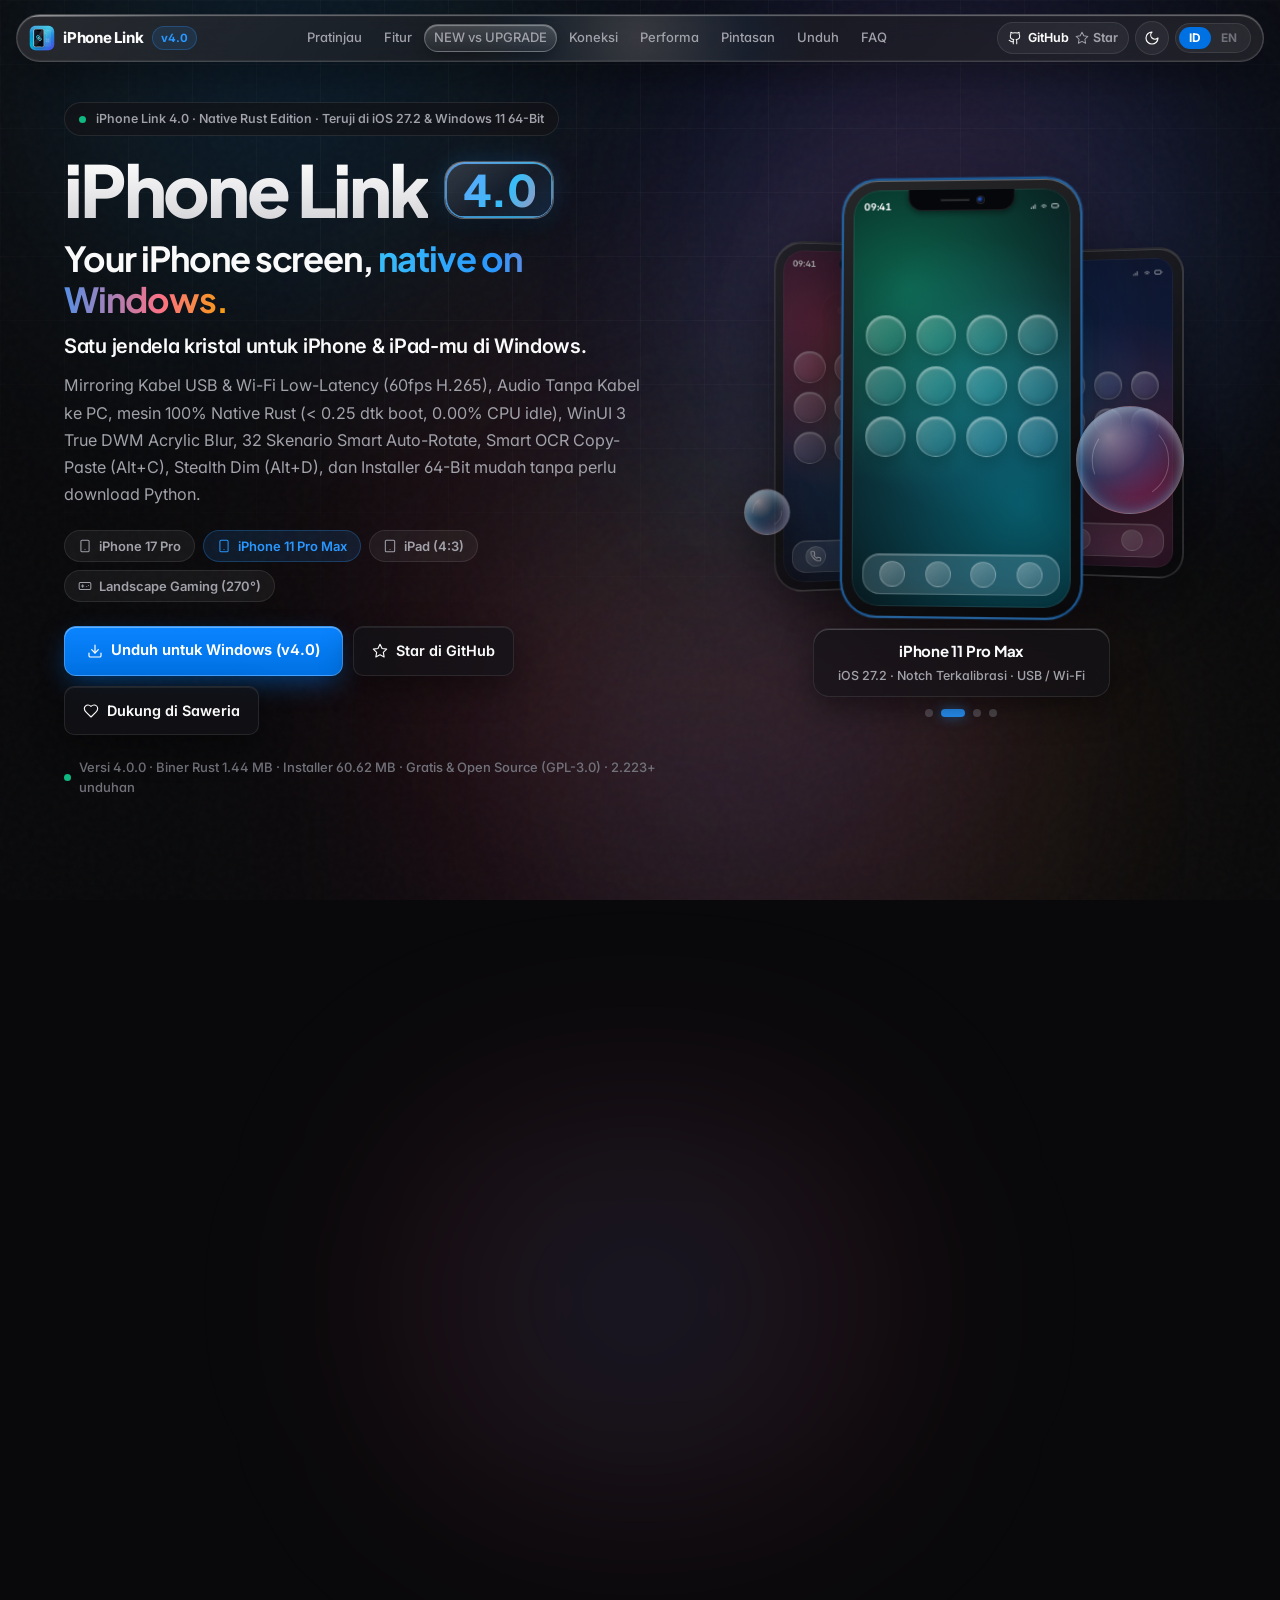
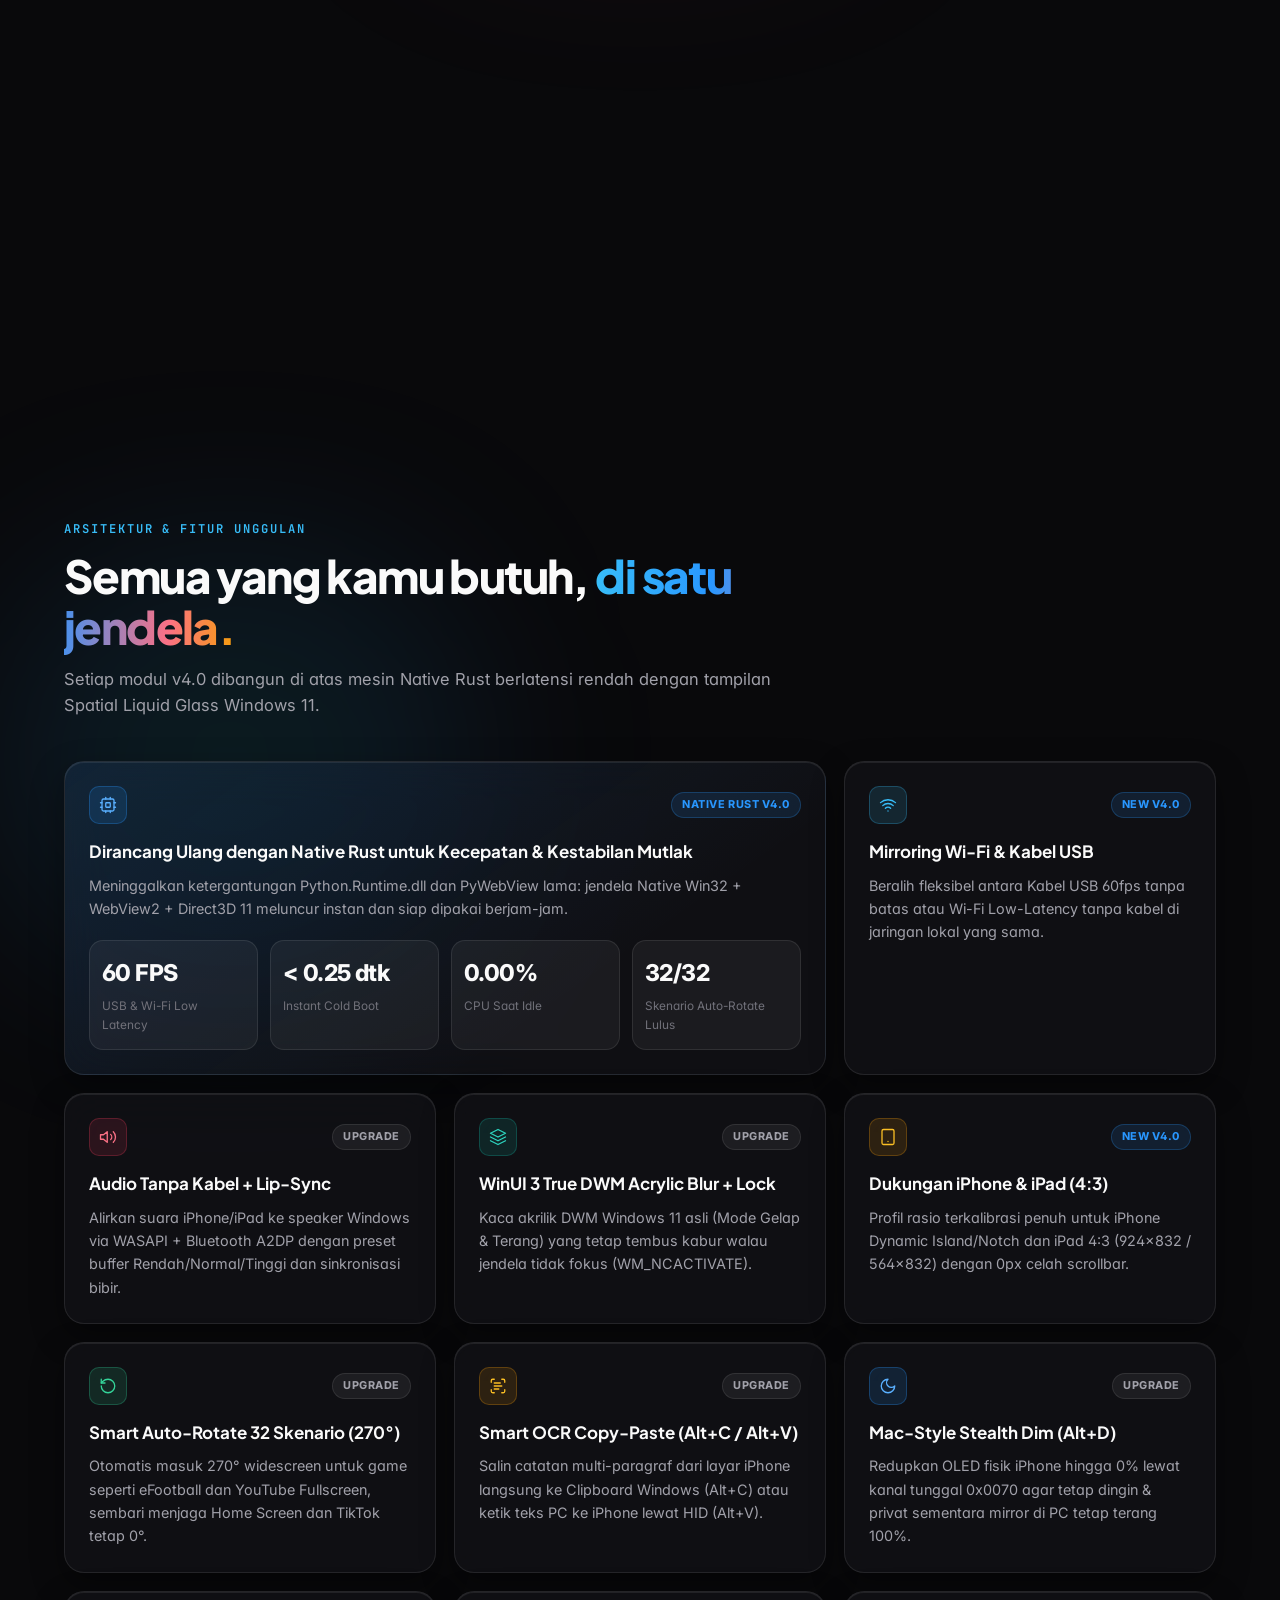
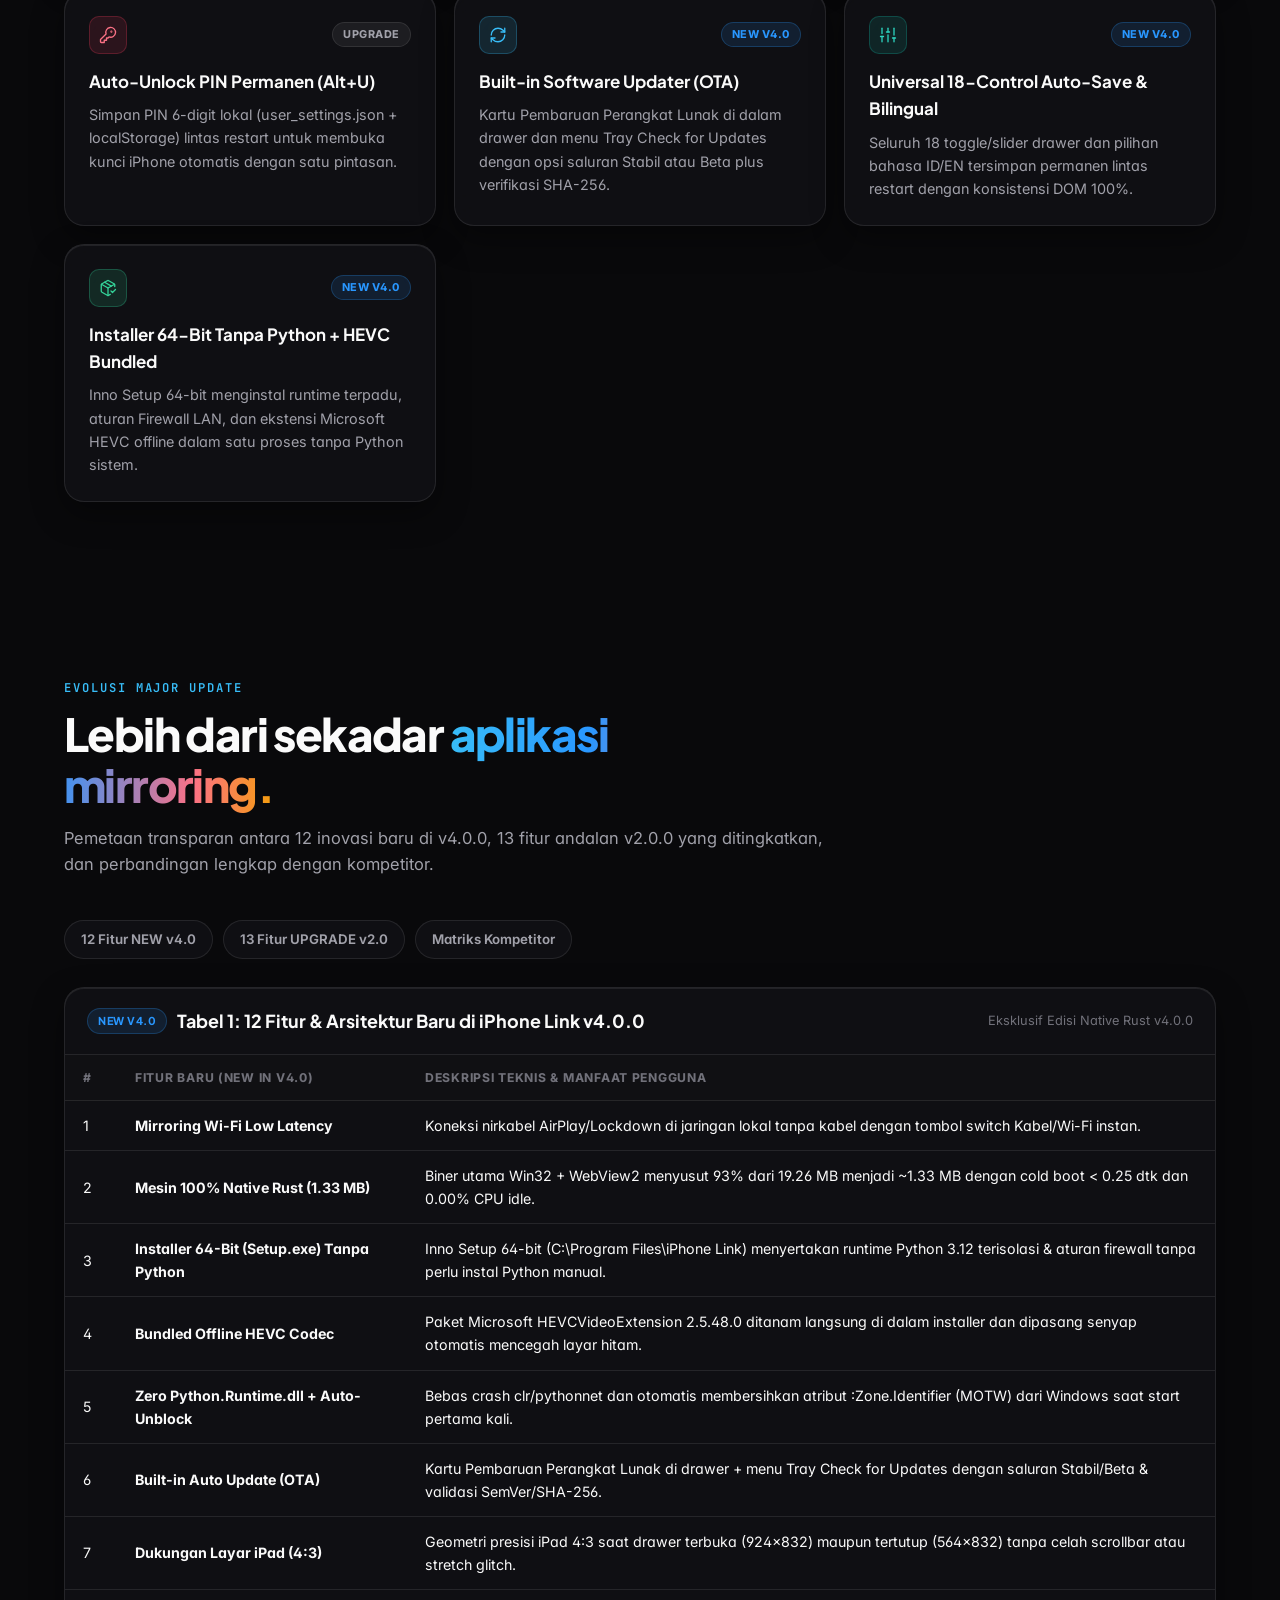
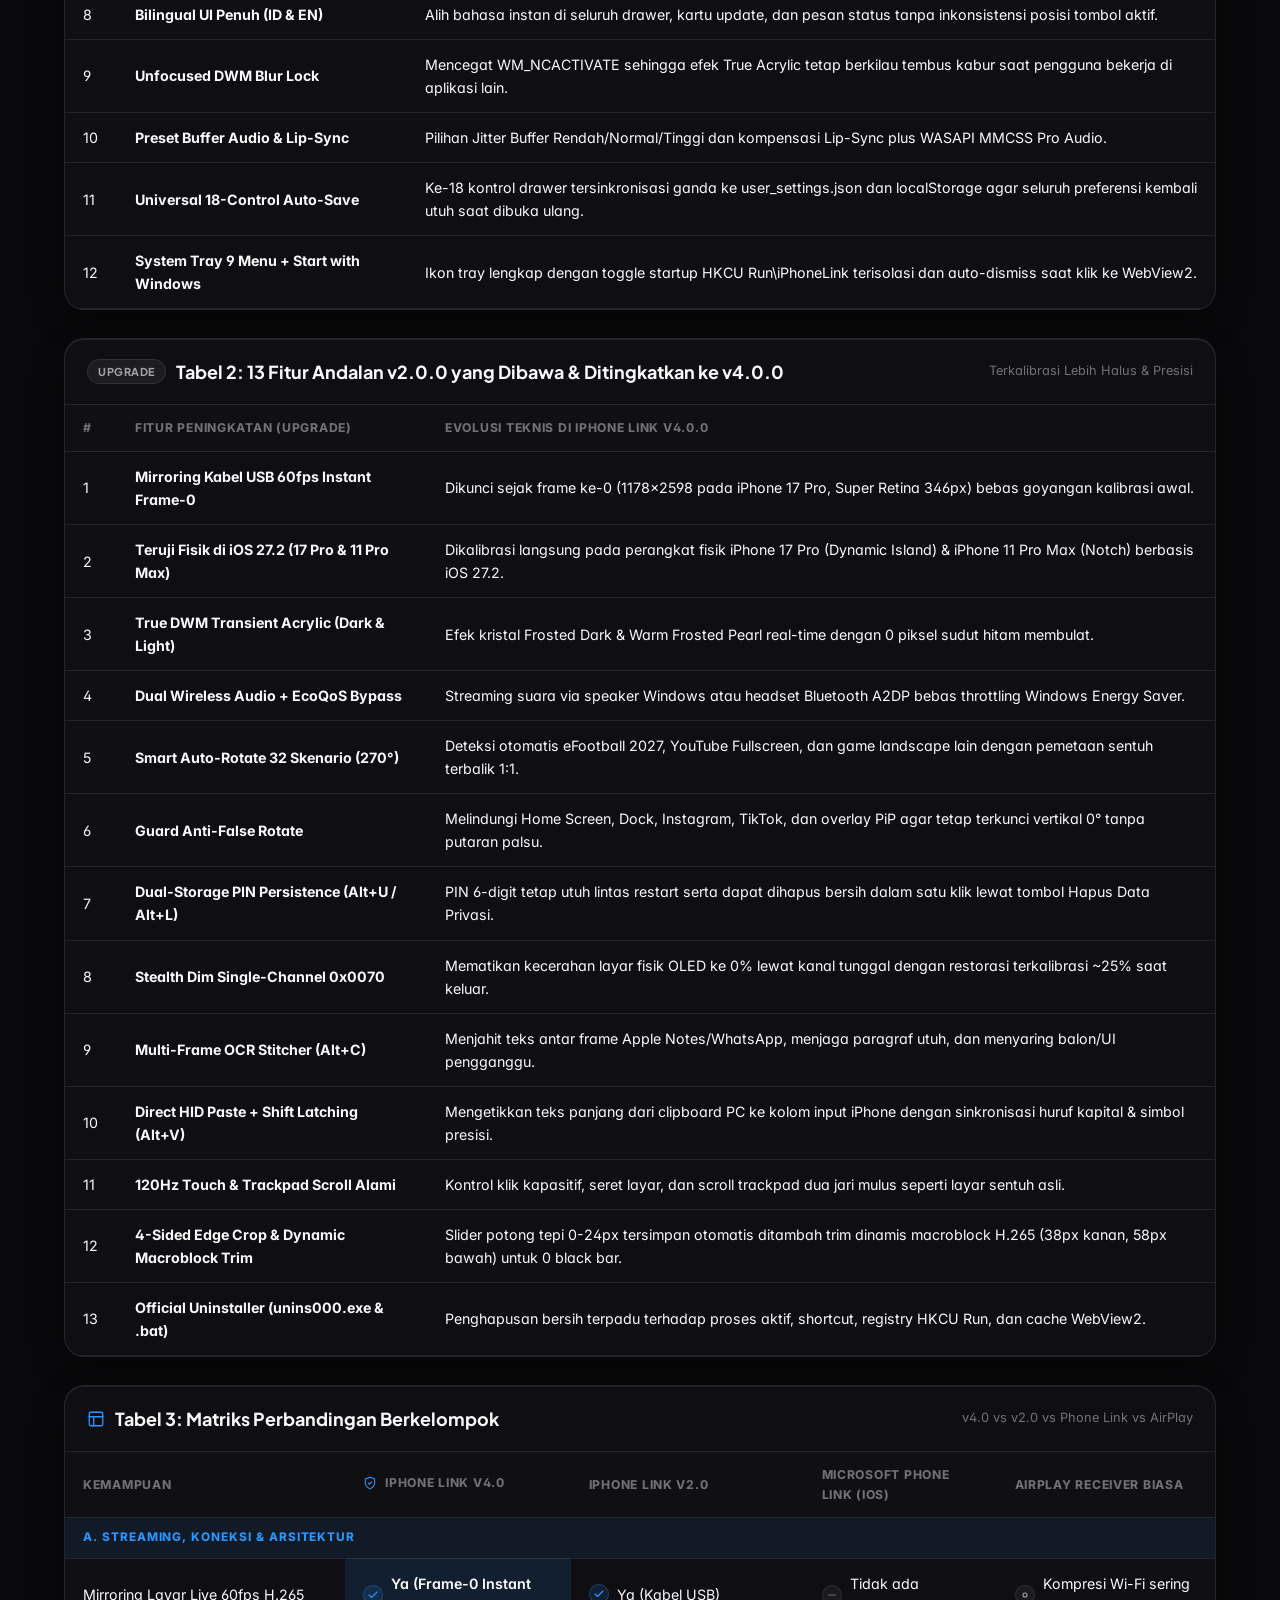
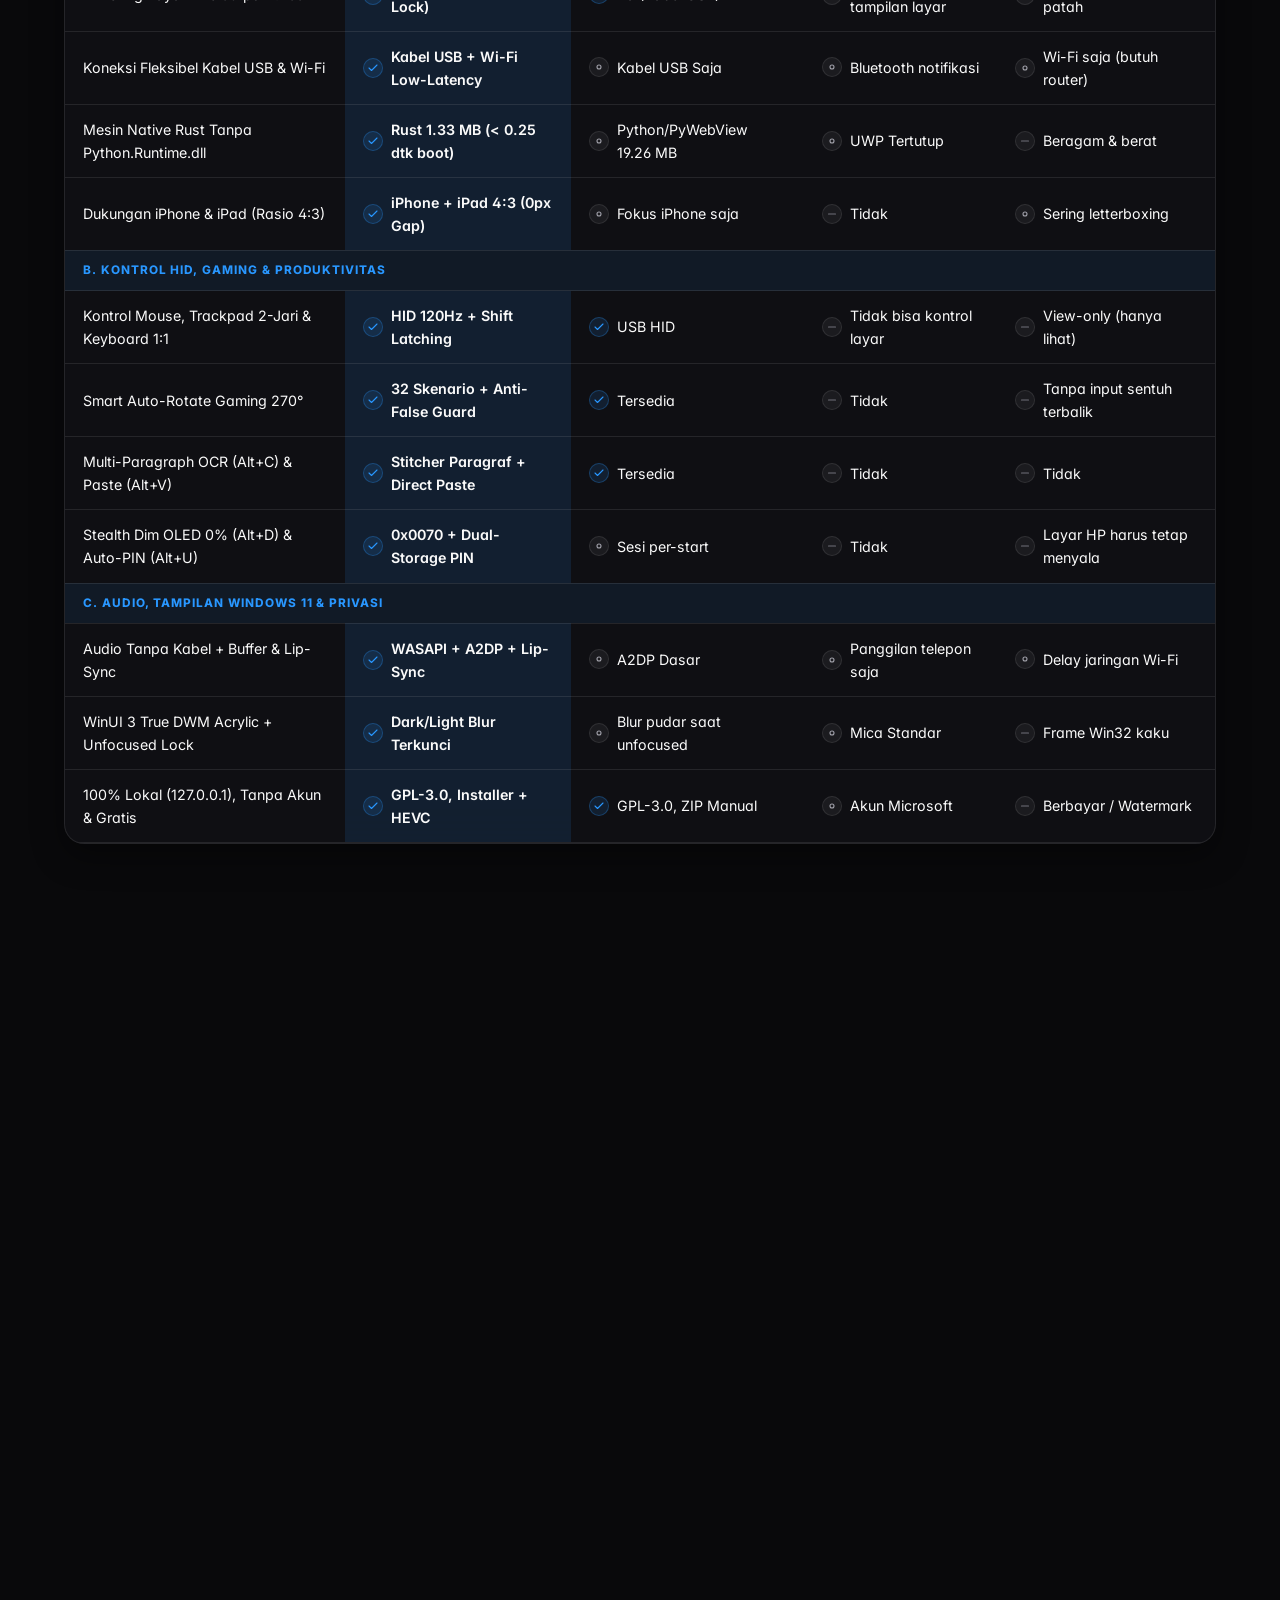
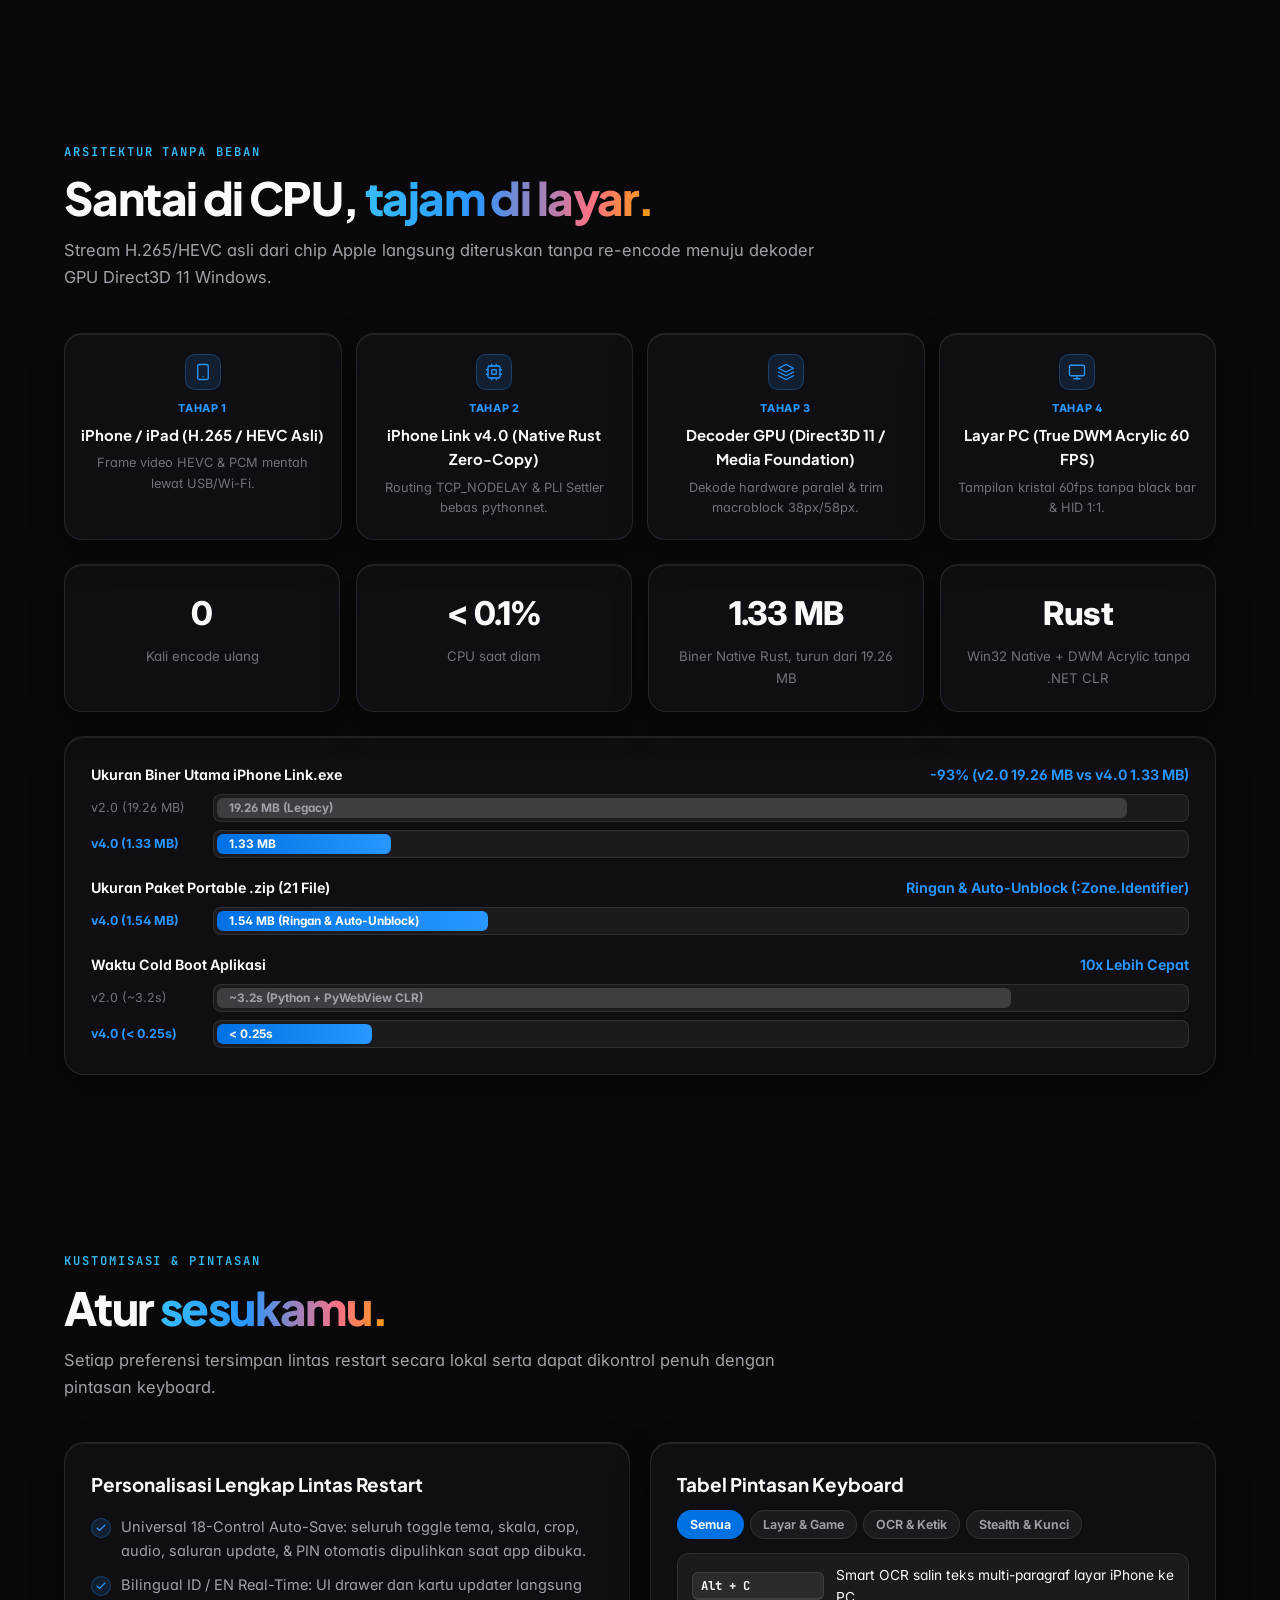
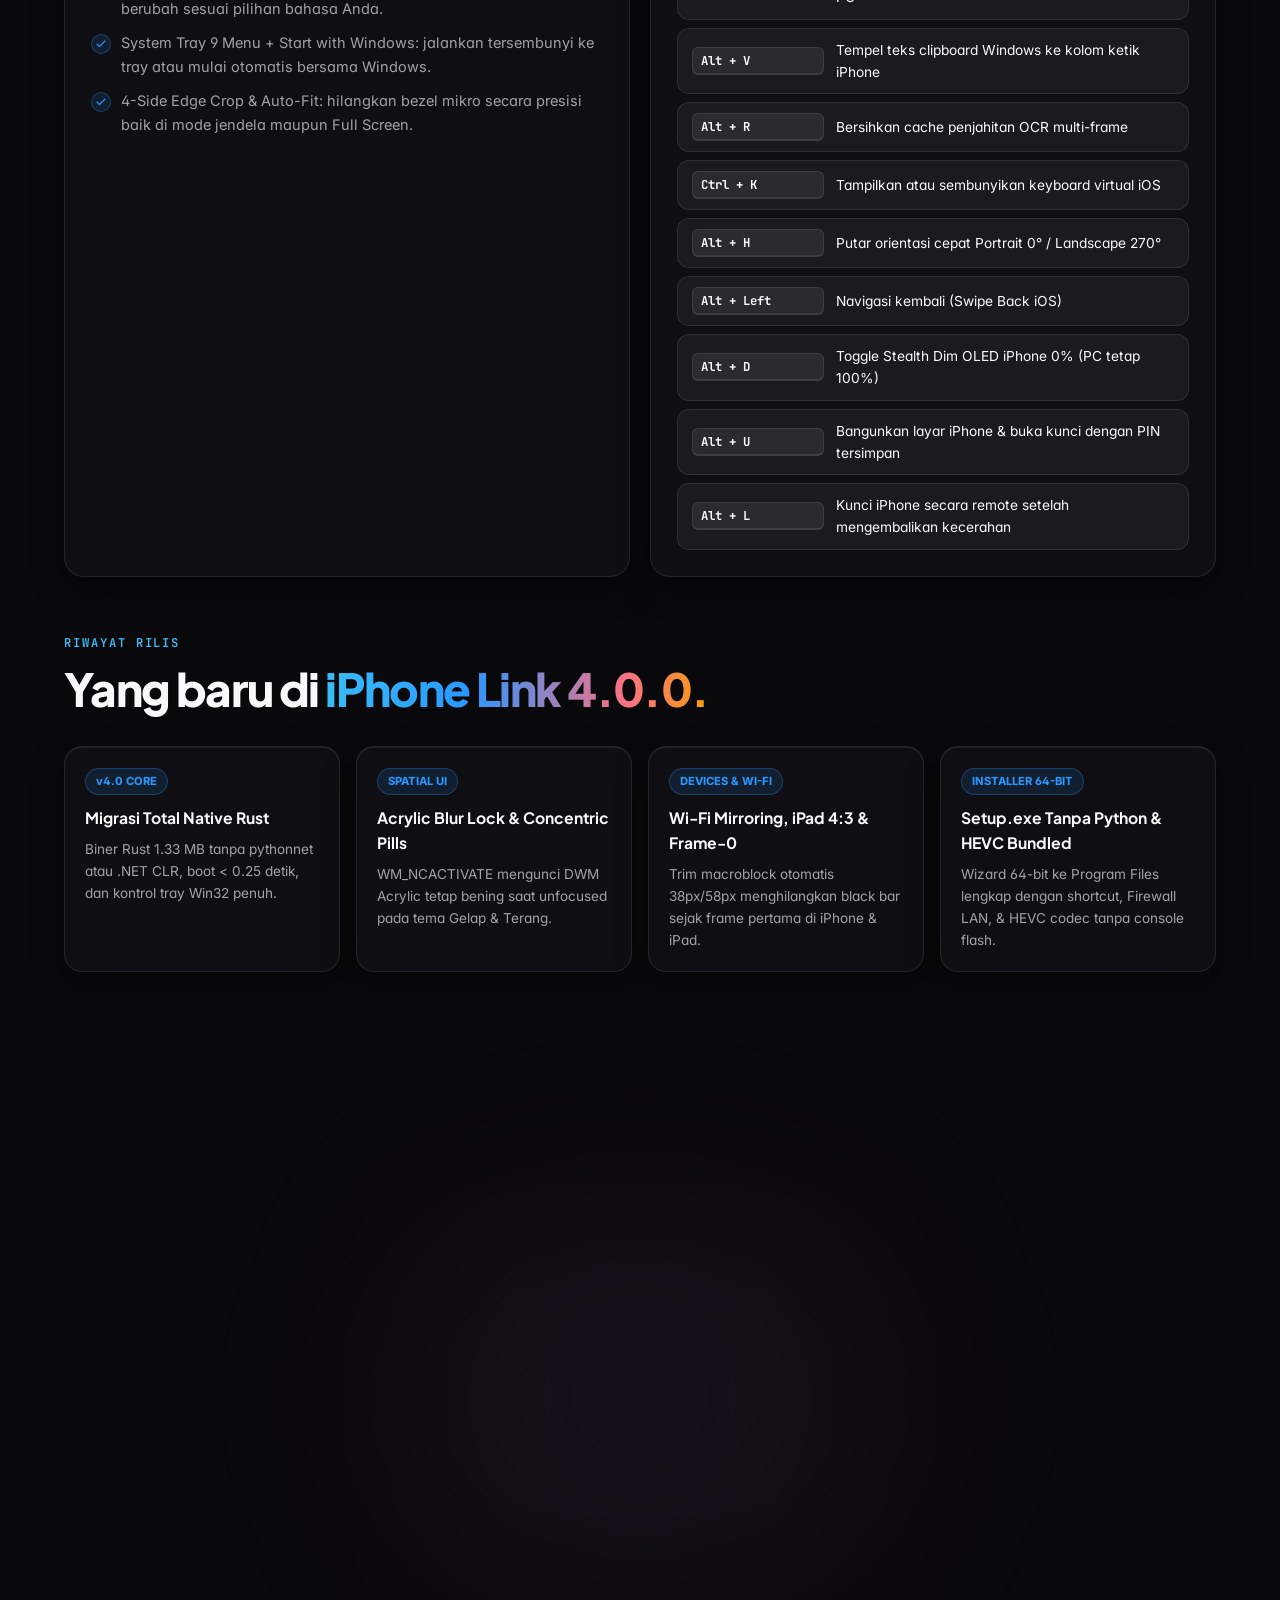
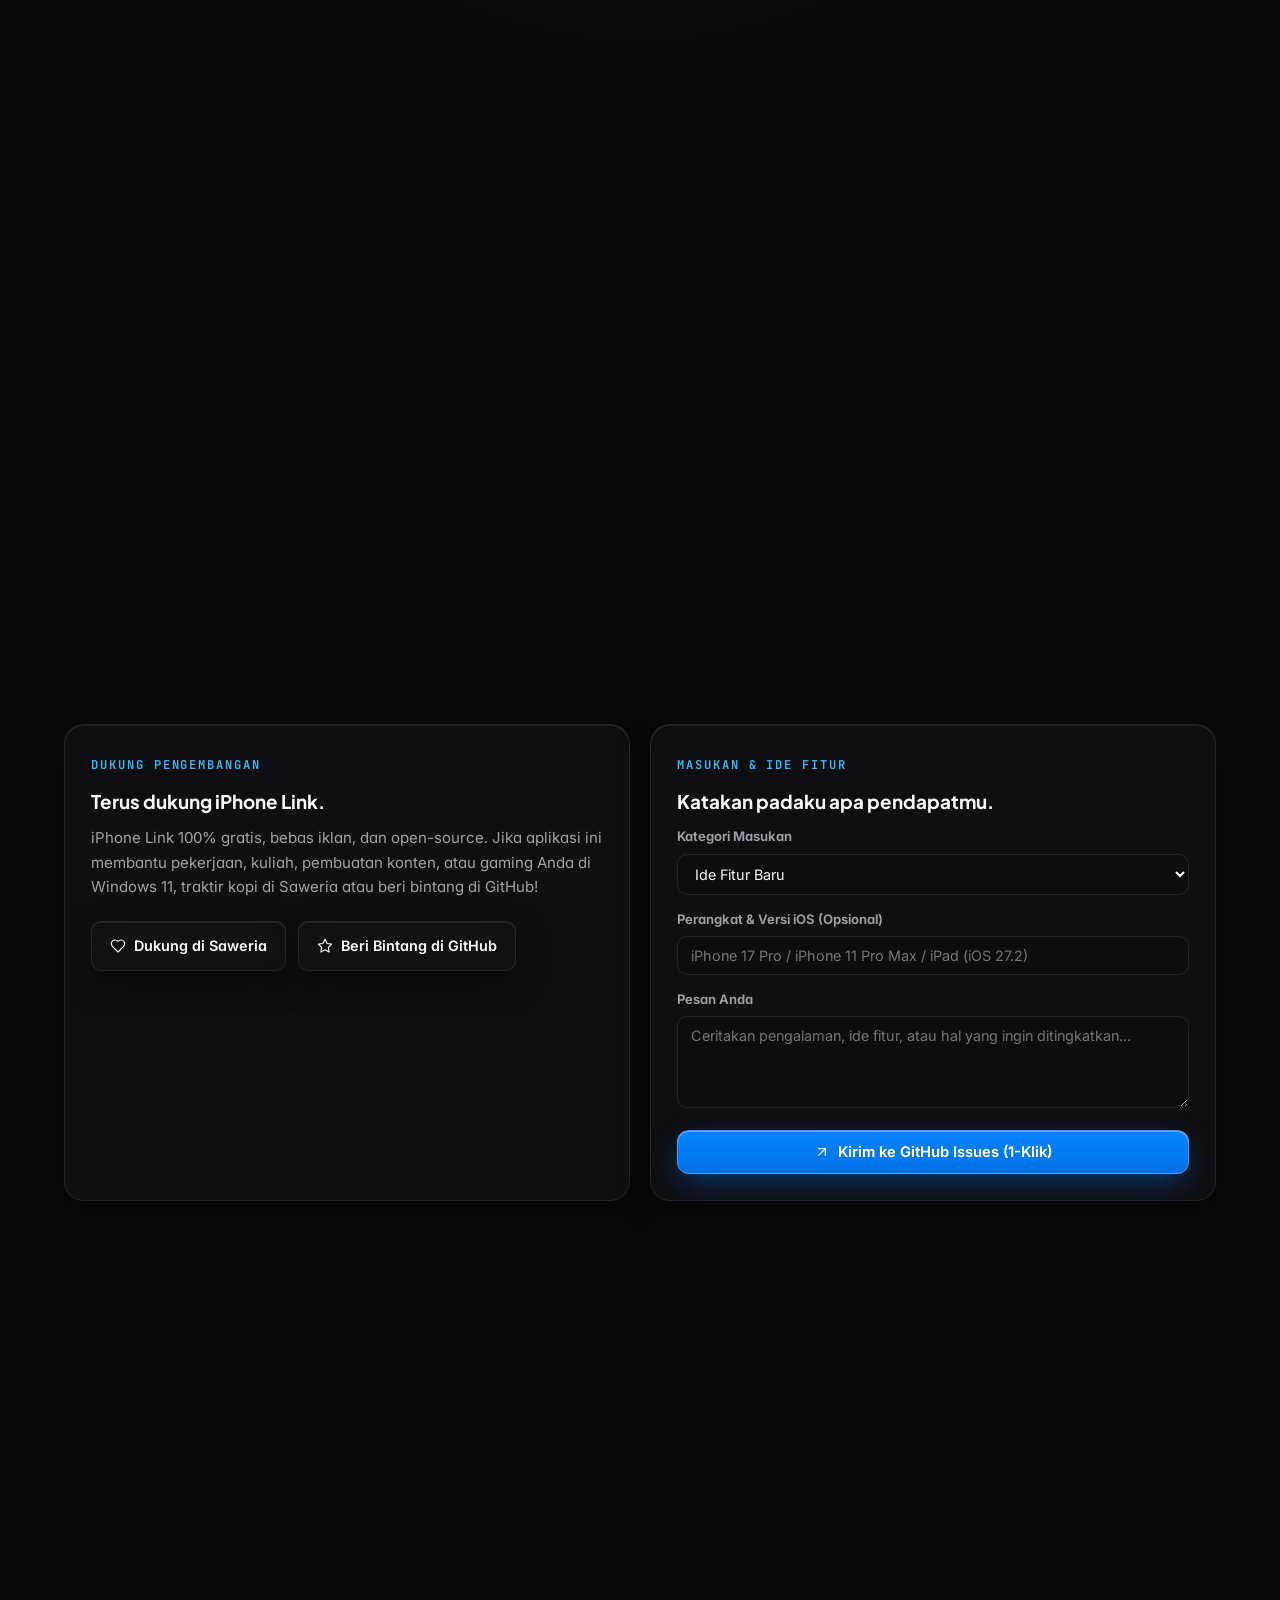
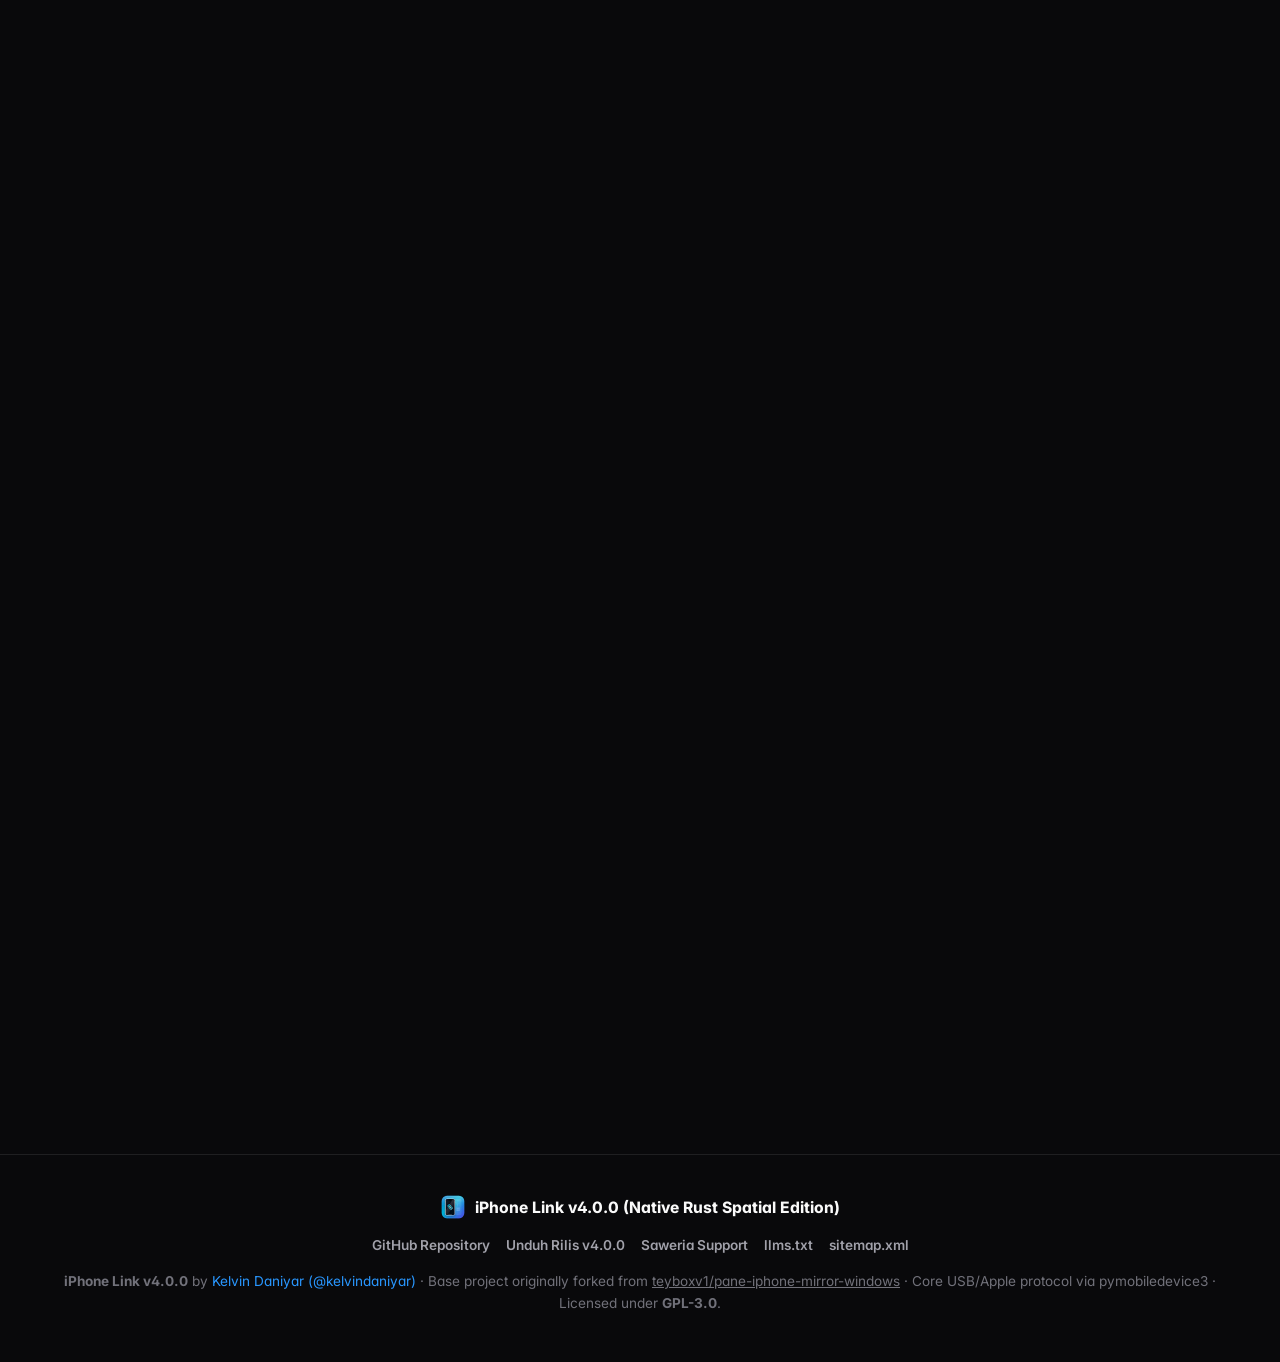
==== commit b94d9d38: "Tahap 207: Universal first-frame gate & transparent iframe stage for zero black/white box in full-sc" ====
--- a/docs/index.html
+++ b/docs/index.html
@@ -212,9 +212,9 @@
 
             <div class="hero-telemetry">
               <span class="dot-live" aria-hidden="true"></span>
-              <span data-id="Versi 4.0.0 &middot; Biner Rust 1.43 MB &middot; Installer 60.62 MB &middot; Gratis &amp; Open Source (GPL-3.0) &middot; 2.223+ unduhan"
-                    data-en="Version 4.0.0 &middot; Rust Binary 1.43 MB &middot; Installer 60.62 MB &middot; Free &amp; Open Source (GPL-3.0) &middot; 2,223+ downloads">
-                Versi 4.0.0 &middot; Biner Rust 1.43 MB &middot; Installer 60.62 MB &middot; Gratis &amp; Open Source (GPL-3.0) &middot; 2.223+ unduhan
+              <span data-id="Versi 4.0.0 &middot; Biner Rust 1.44 MB &middot; Installer 60.62 MB &middot; Gratis &amp; Open Source (GPL-3.0) &middot; 2.223+ unduhan"
+                    data-en="Version 4.0.0 &middot; Rust Binary 1.44 MB &middot; Installer 60.62 MB &middot; Free &amp; Open Source (GPL-3.0) &middot; 2,223+ downloads">
+                Versi 4.0.0 &middot; Biner Rust 1.44 MB &middot; Installer 60.62 MB &middot; Gratis &amp; Open Source (GPL-3.0) &middot; 2.223+ unduhan
               </span>
             </div>
           </div>
@@ -1522,9 +1522,9 @@
               </span>
               <h3 data-id="Unduh Versi Portable (.zip)" data-en="Download Portable Edition (.zip)">Unduh Versi Portable (.zip)</h3>
               <p style="margin:0;color:var(--text-secondary);font-size:0.9rem;"
-                 data-id="Paket ekstrak langsung (21 berkas, 3.65 MB uncompressed) dengan Auto-Unblocker :Zone.Identifier untuk pengguna yang sudah memiliki environment Python 3.12."
-                 data-en="Direct-extract package (21 files, 3.65 MB uncompressed) featuring built-in :Zone.Identifier unblocker for users with an existing Python 3.12 environment.">
-                Paket ekstrak langsung (21 berkas, 3.65 MB uncompressed) dengan Auto-Unblocker :Zone.Identifier untuk pengguna yang sudah memiliki environment Python 3.12.
+                 data-id="Paket ekstrak langsung (21 berkas, 3.67 MB uncompressed) dengan Auto-Unblocker :Zone.Identifier untuk pengguna yang sudah memiliki environment Python 3.12."
+                 data-en="Direct-extract package (21 files, 3.67 MB uncompressed) featuring built-in :Zone.Identifier unblocker for users with an existing Python 3.12 environment.">
+                Paket ekstrak langsung (21 berkas, 3.67 MB uncompressed) dengan Auto-Unblocker :Zone.Identifier untuk pengguna yang sudah memiliki environment Python 3.12.
               </p>
               <div class="dl-filename">iPhone-Link-Win64-Native-Rust-v4.0.0.zip</div>
             </div>
@@ -1587,7 +1587,7 @@
           <div class="sha-bar">
             <div>
               <strong id="sha-label">SHA-256 (iPhone-Link-v4.0.0-Setup.exe):</strong>
-              <code id="sha-value">BB6D6E9DA71DD22B47021326C4EE6061ACAF6F7276CEB64F1A676B1F8AF6D4A8</code>
+              <code id="sha-value">CBA3270EA379EB66DE66CC5B01A639E723D202B3D28A8381F1F634E115EAE813</code>
             </div>
             <div style="display:flex;gap:8px;flex-wrap:wrap;">
               <button type="button" class="sc-tab is-active" data-sha-pick="setup">Setup.exe</button>
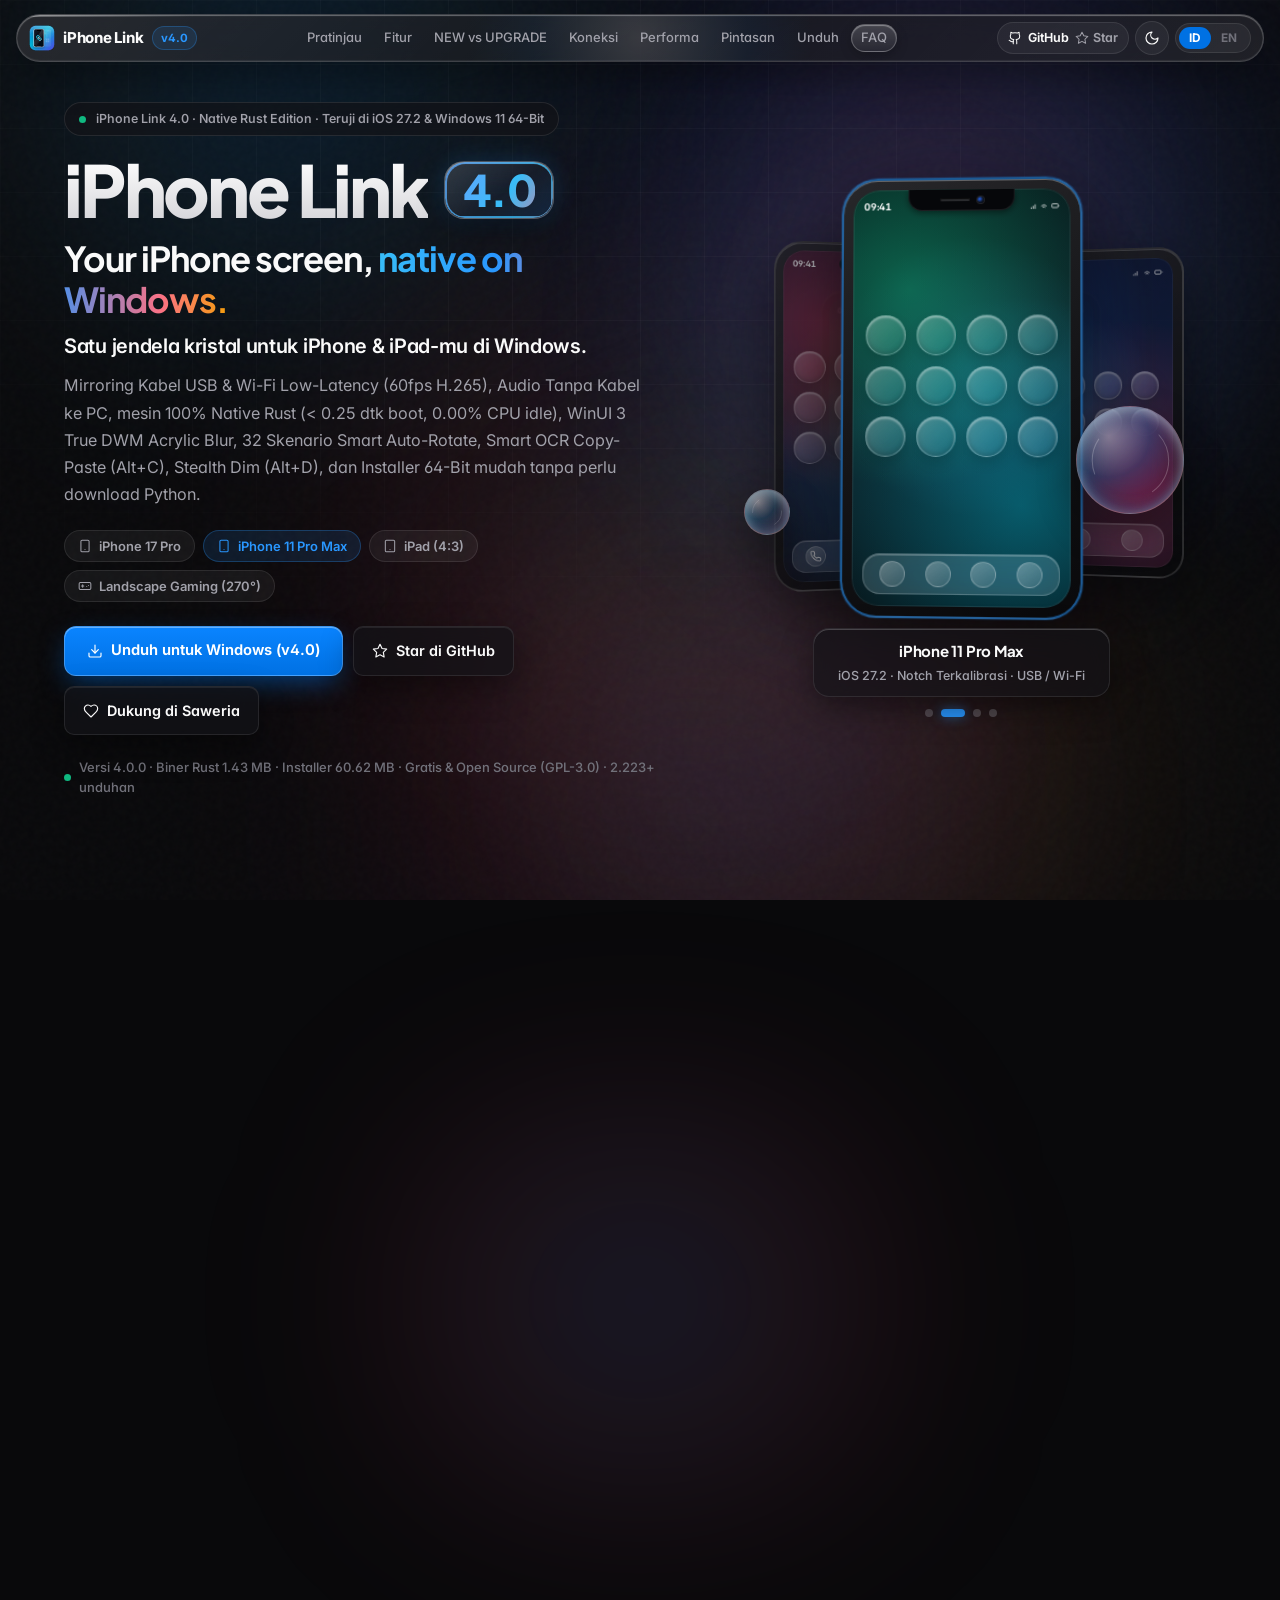
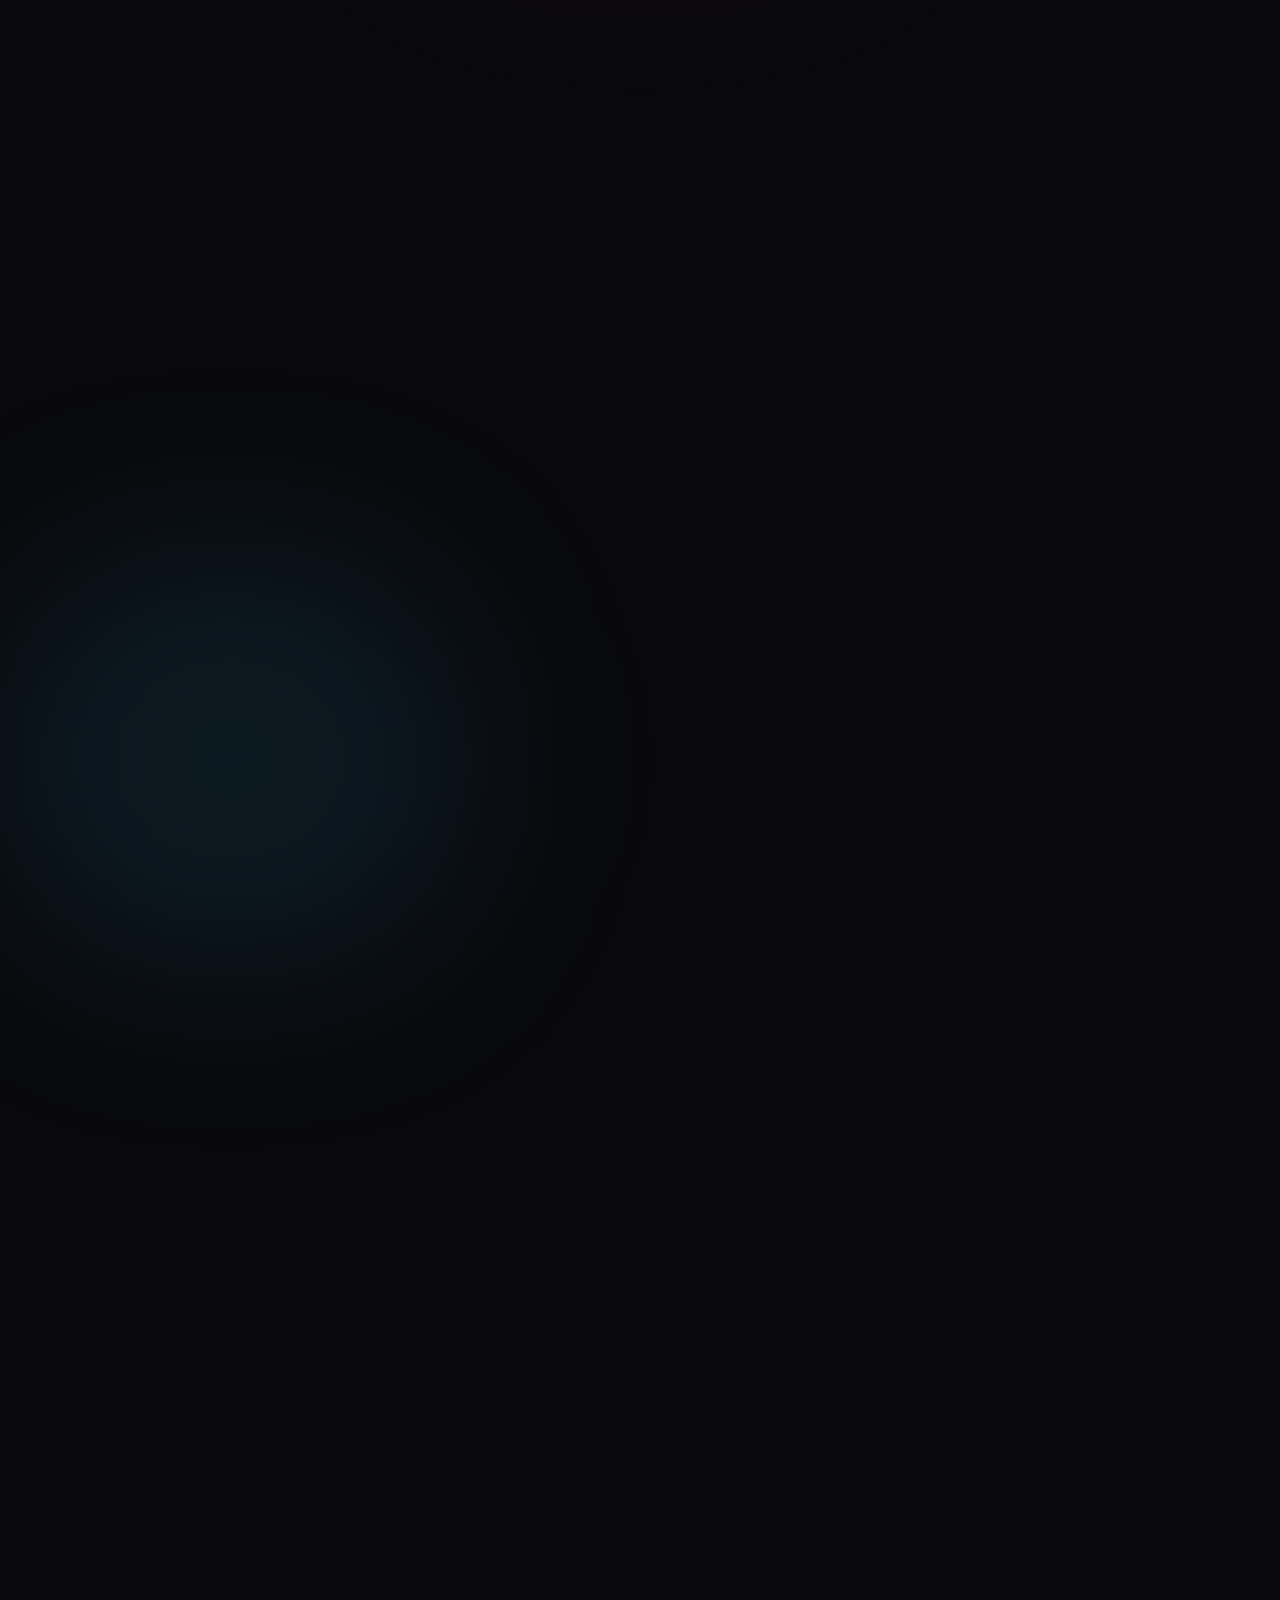
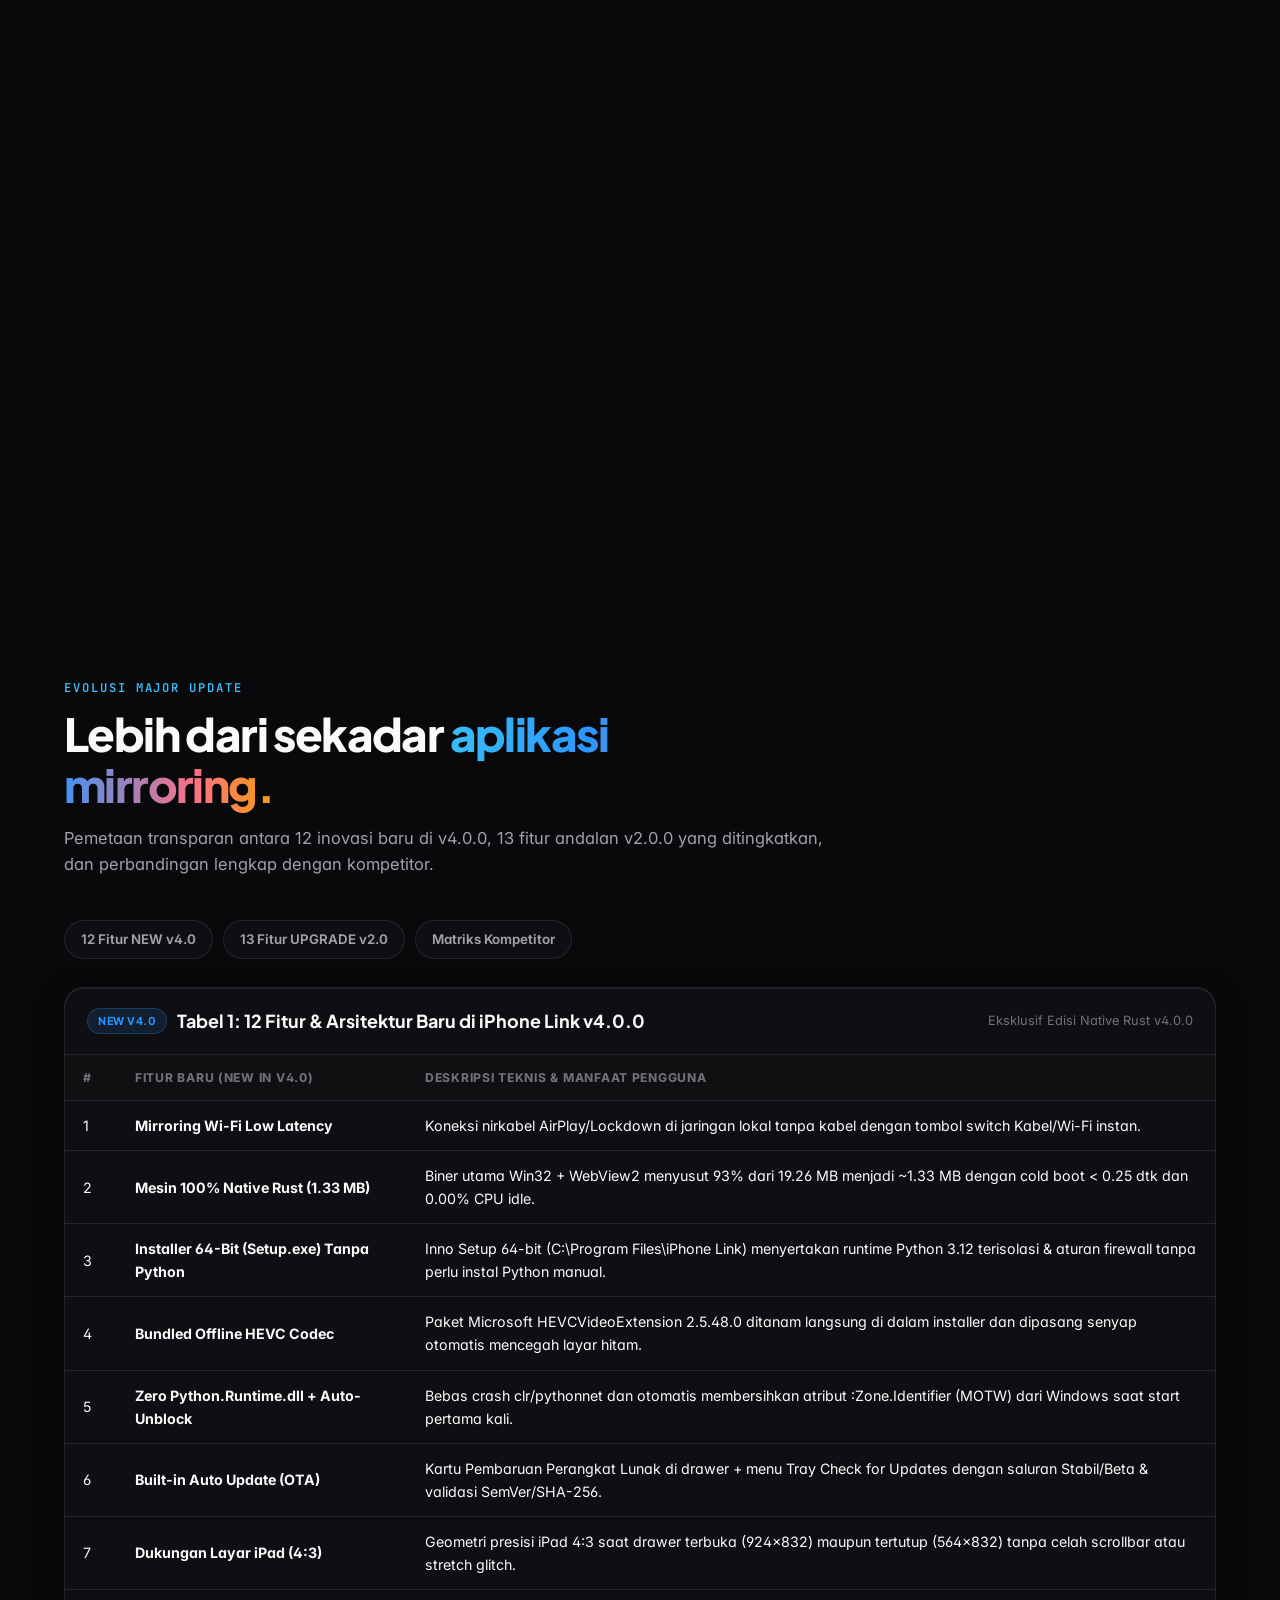
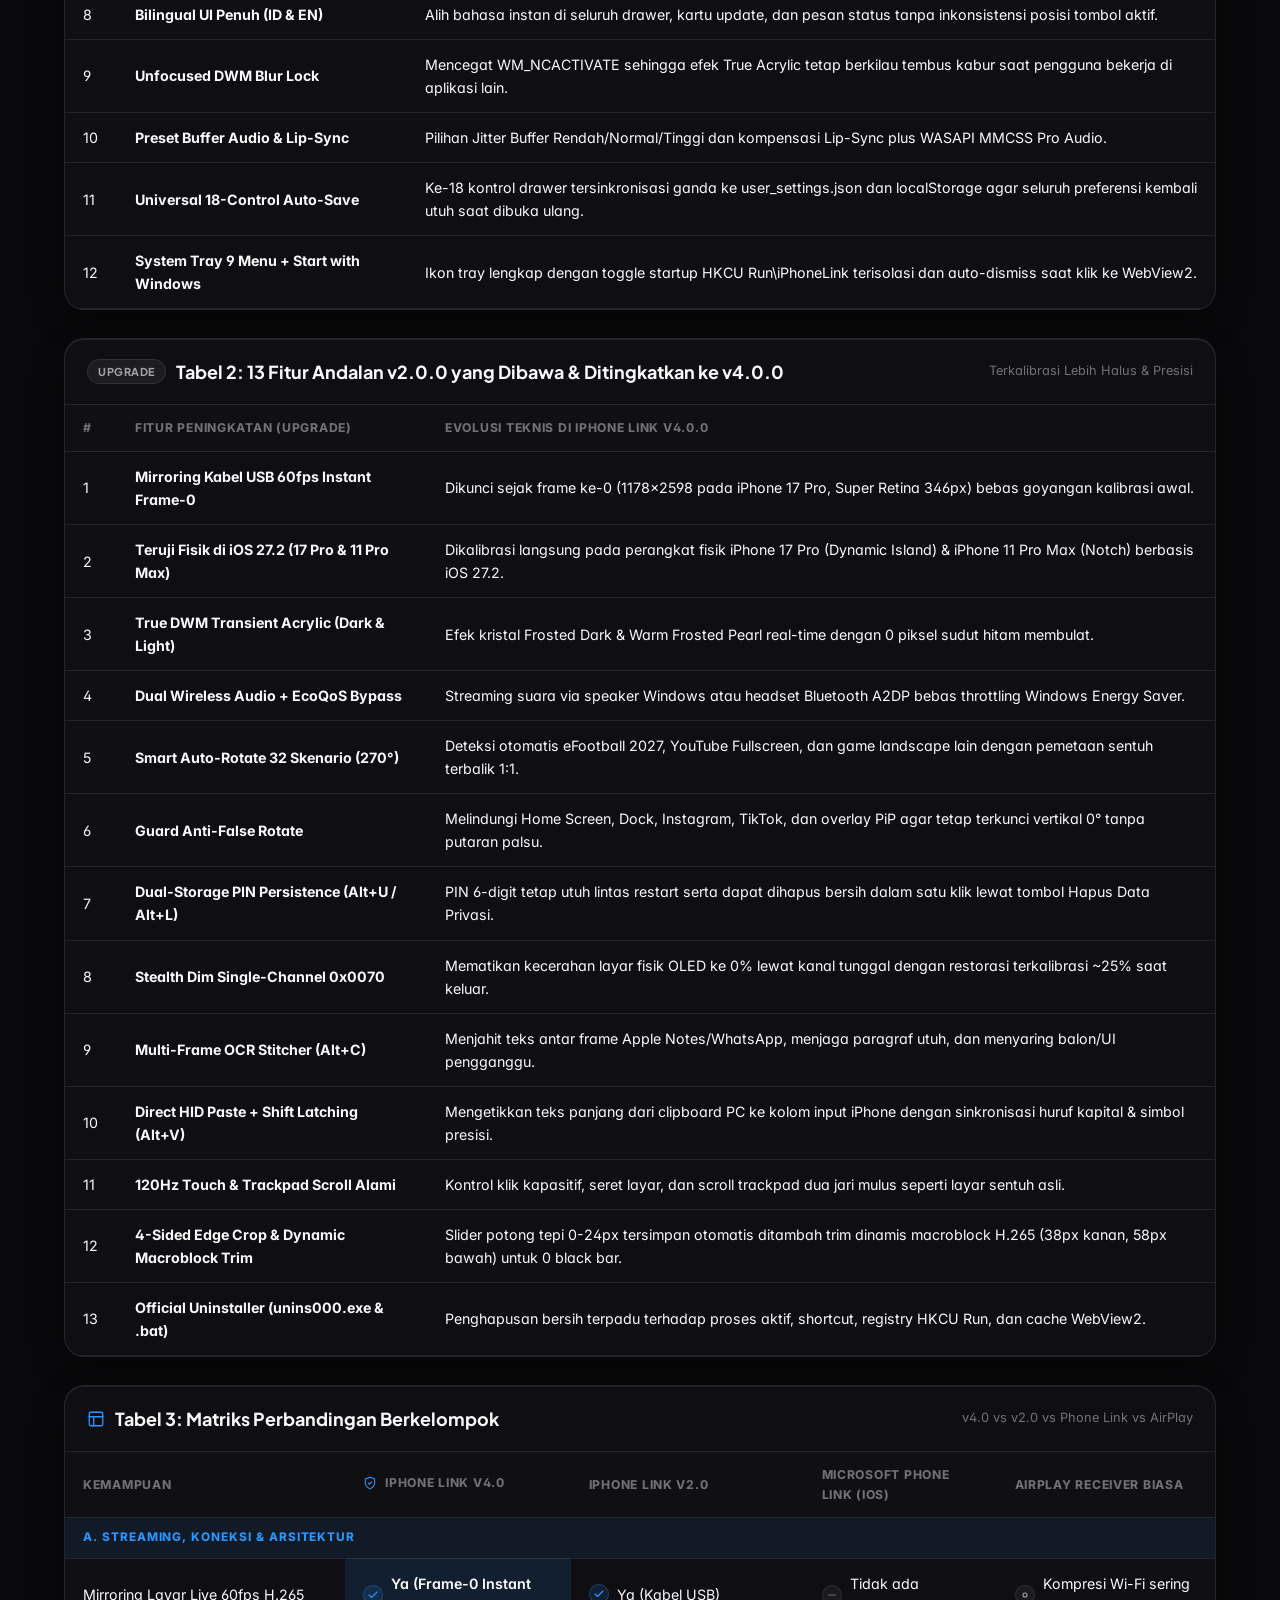
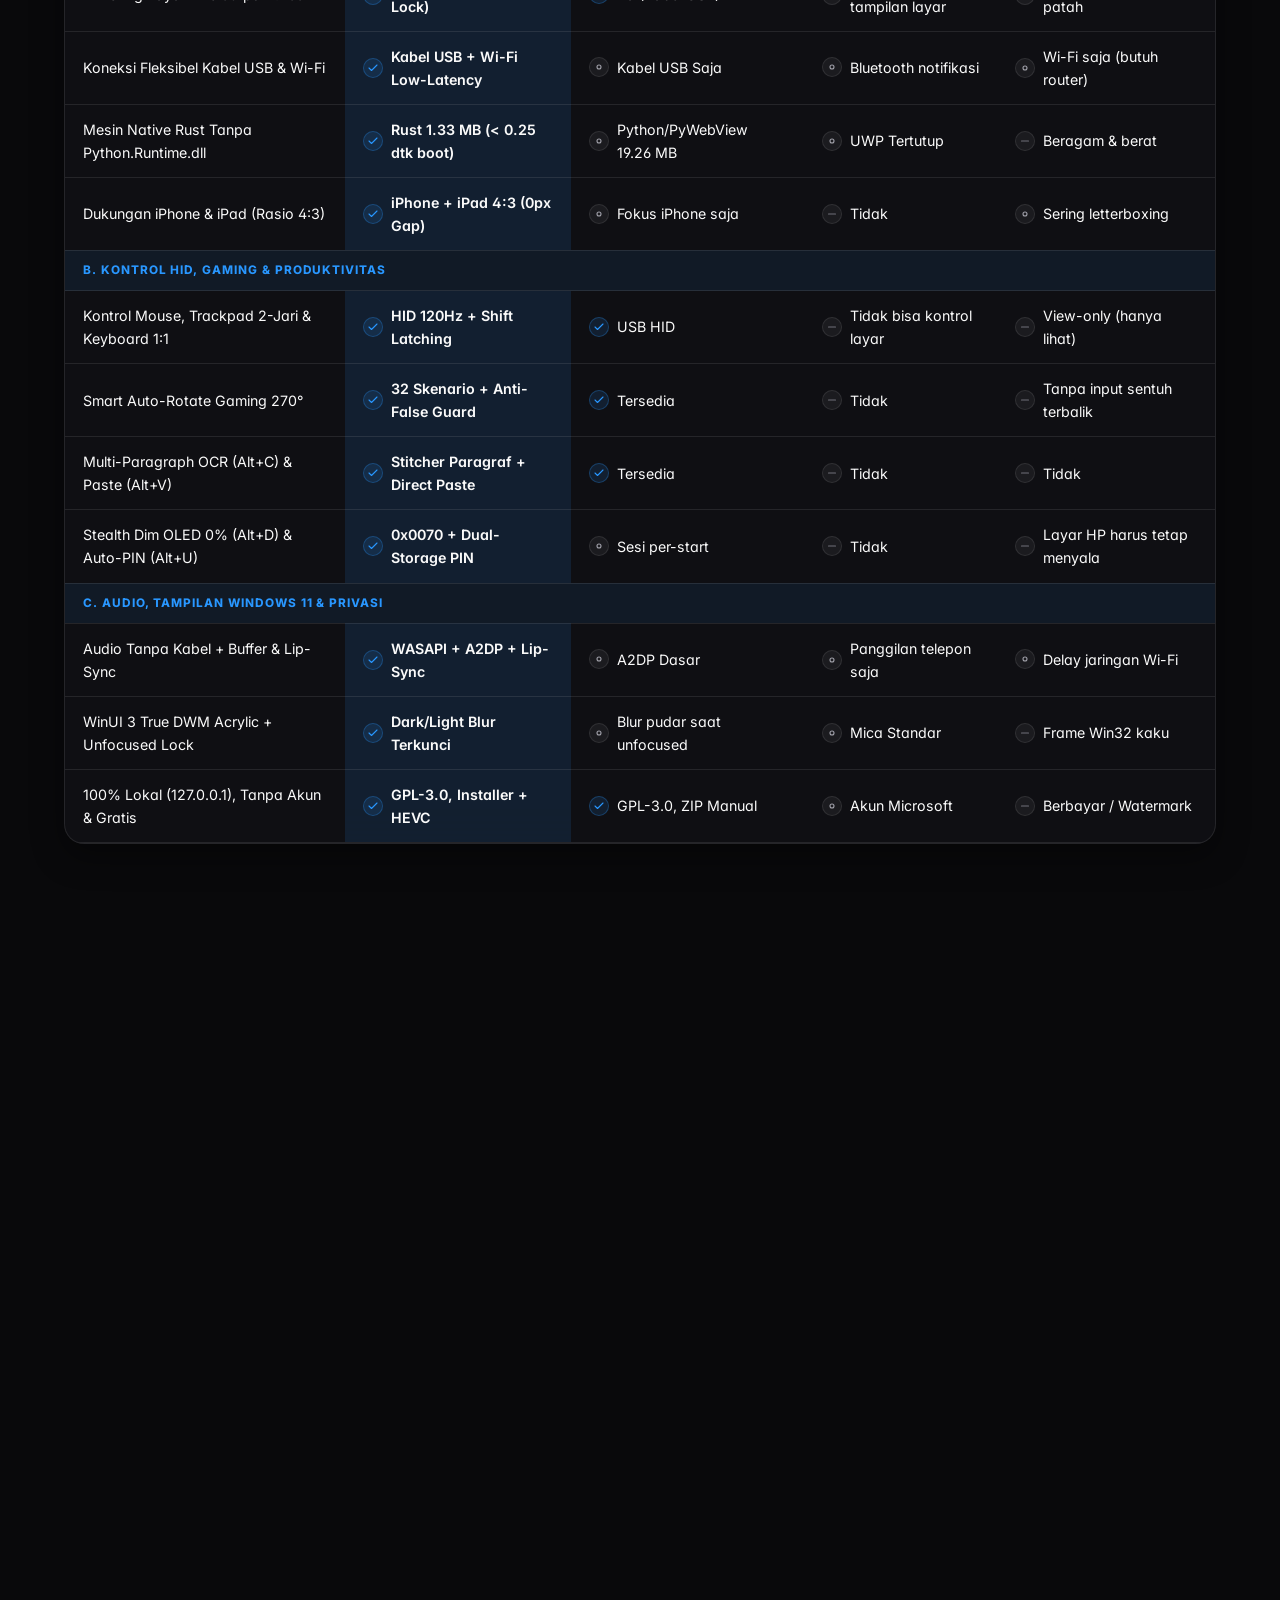
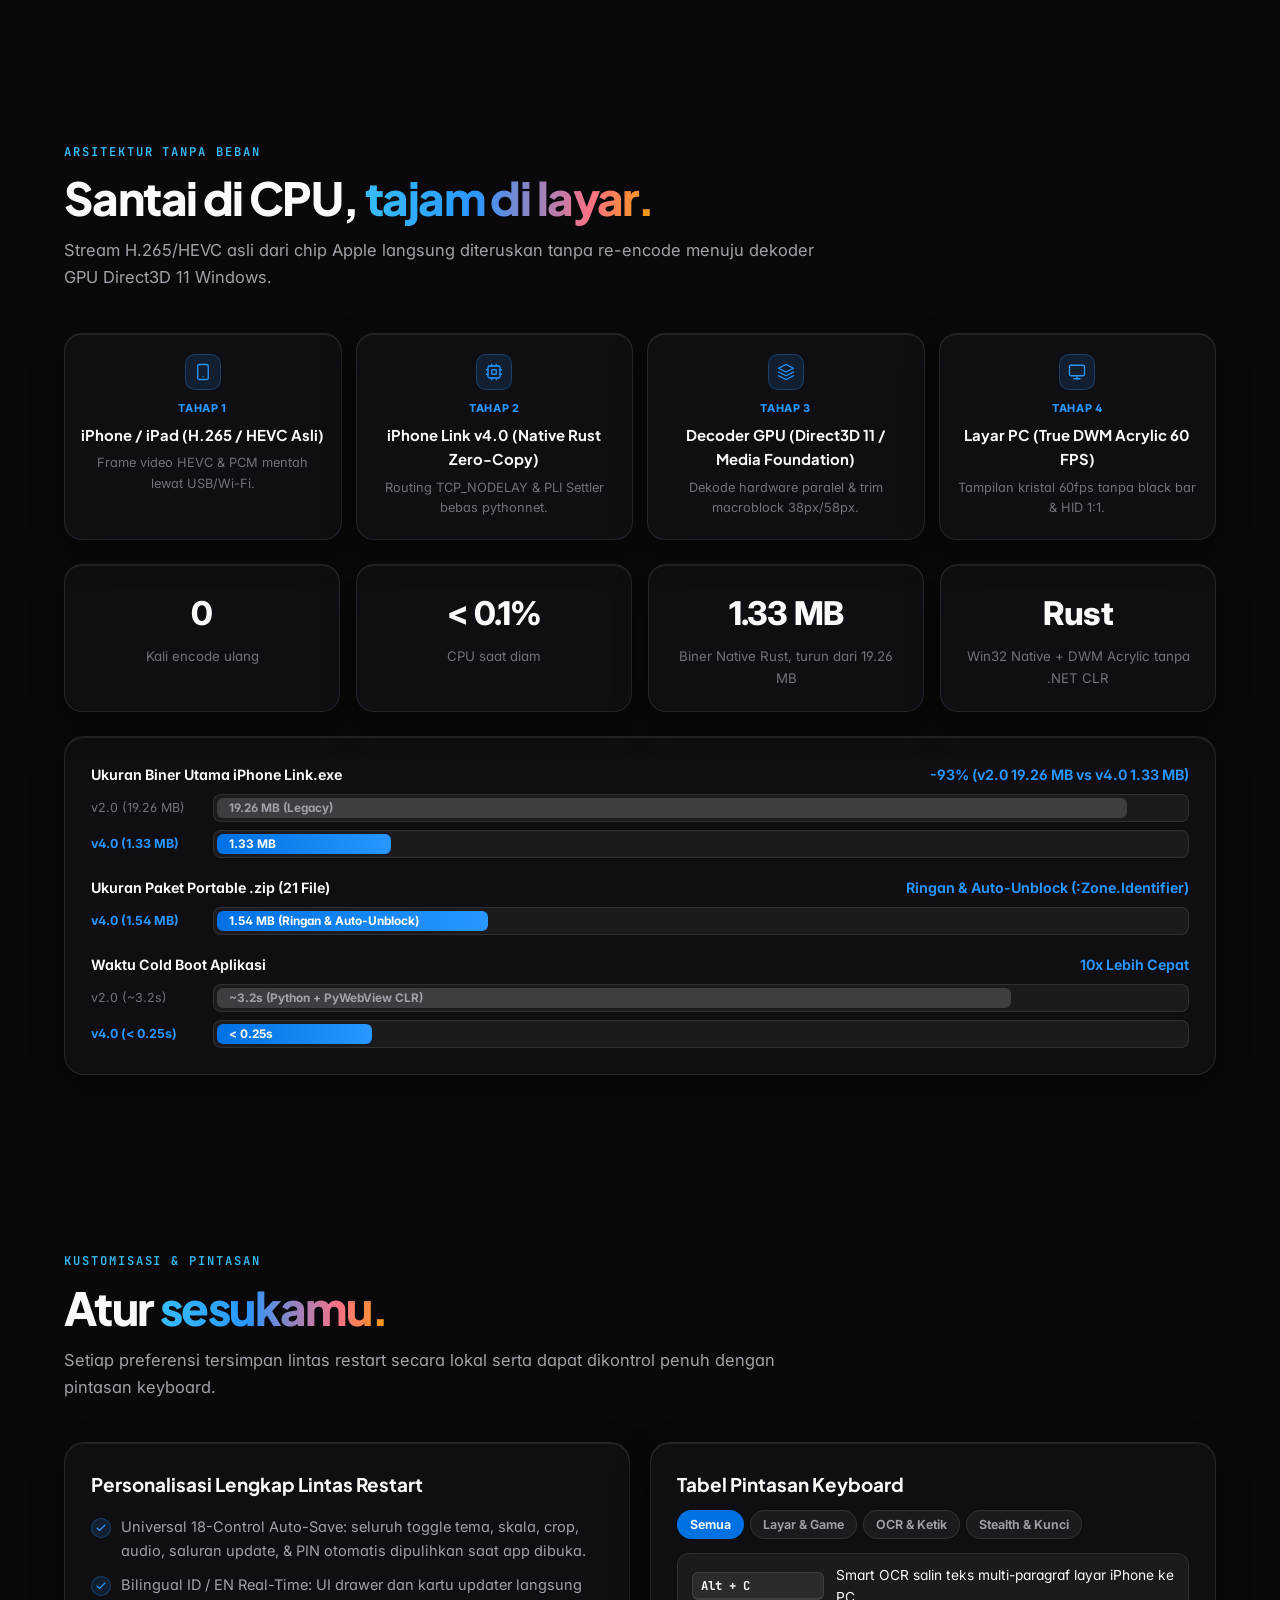
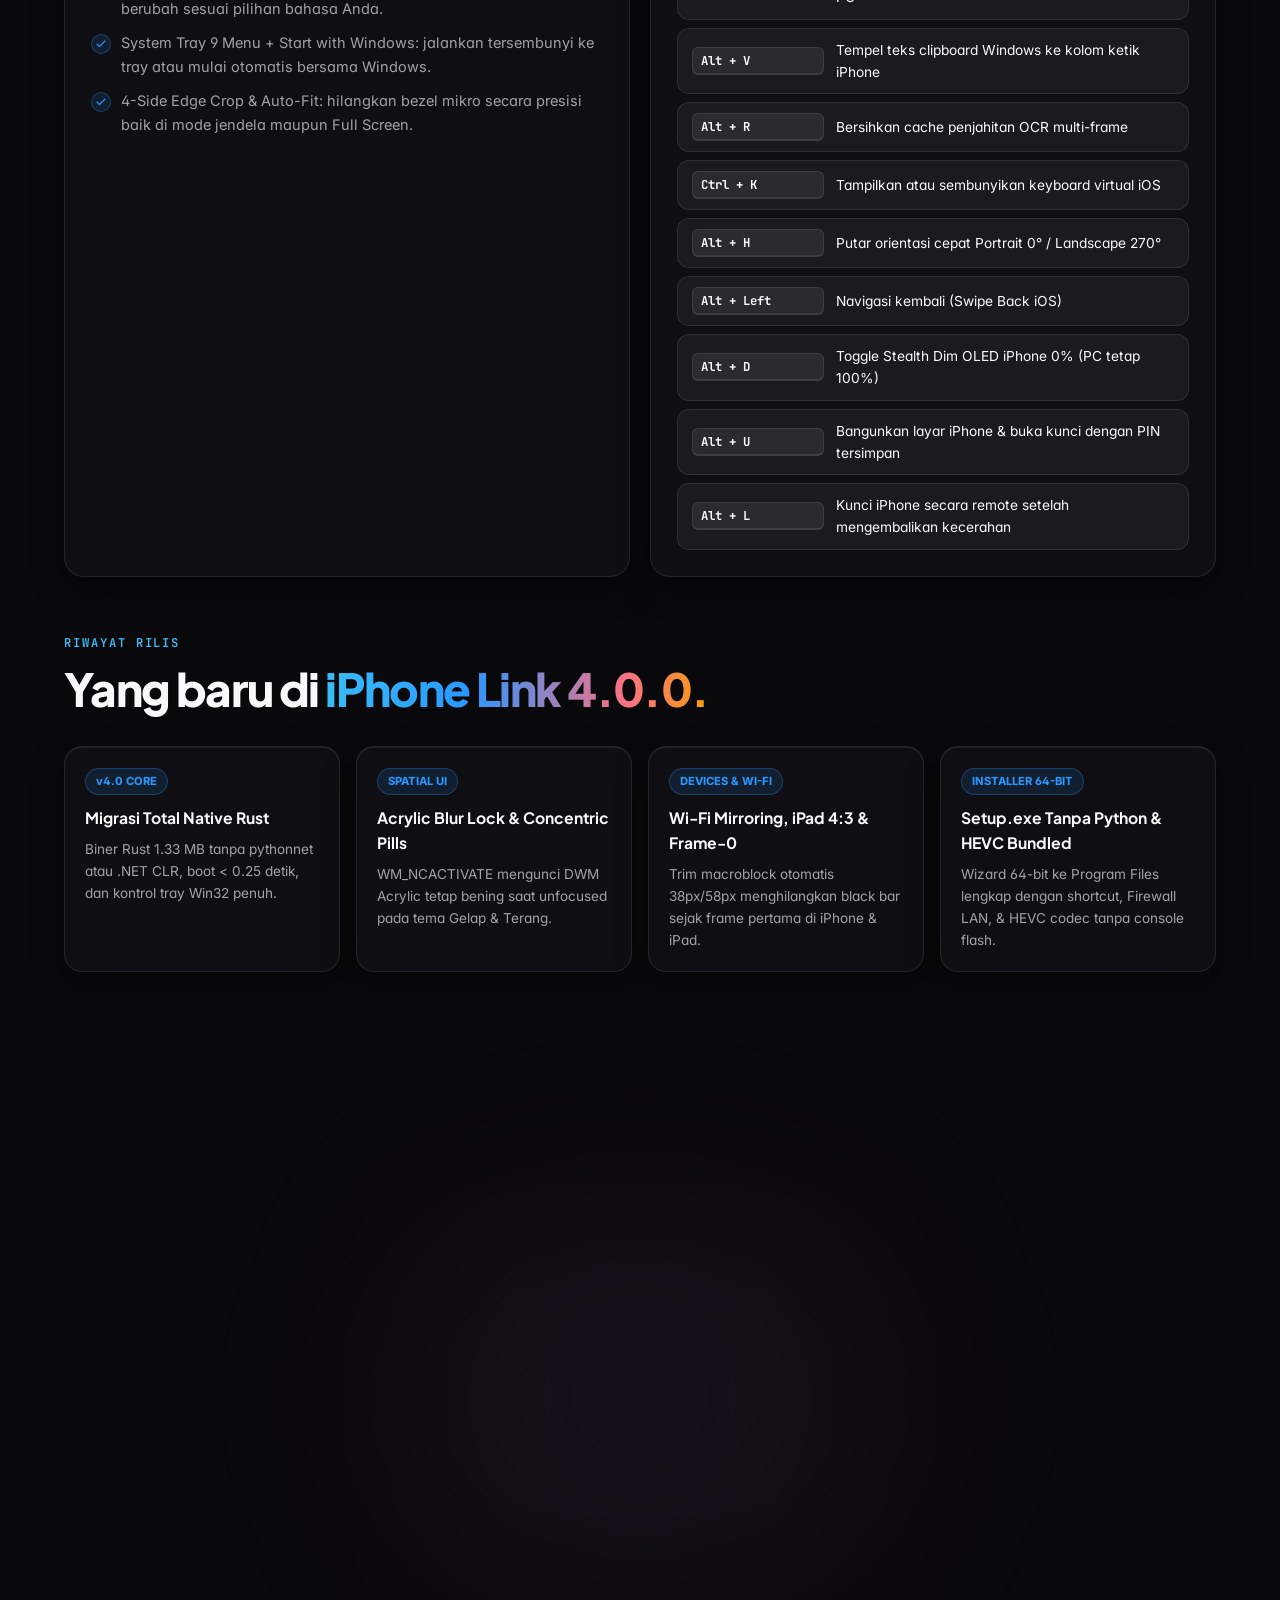
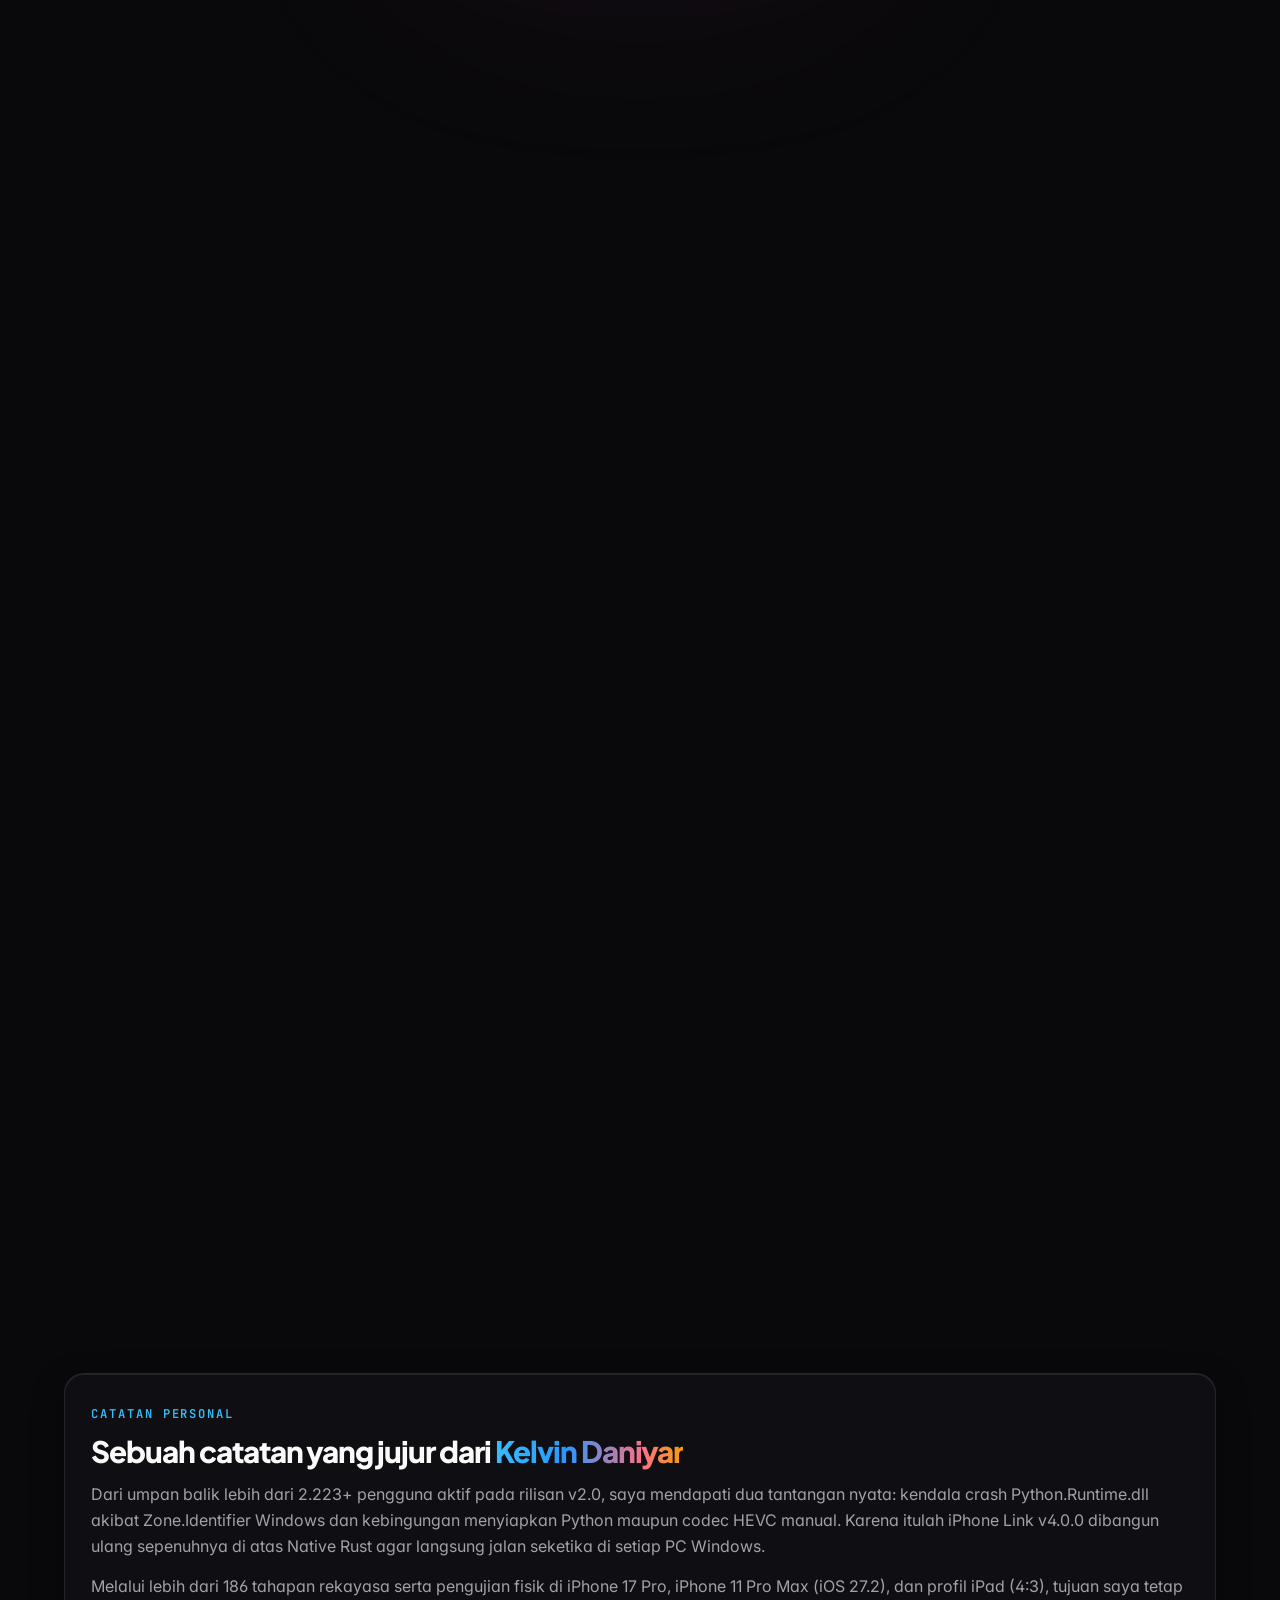
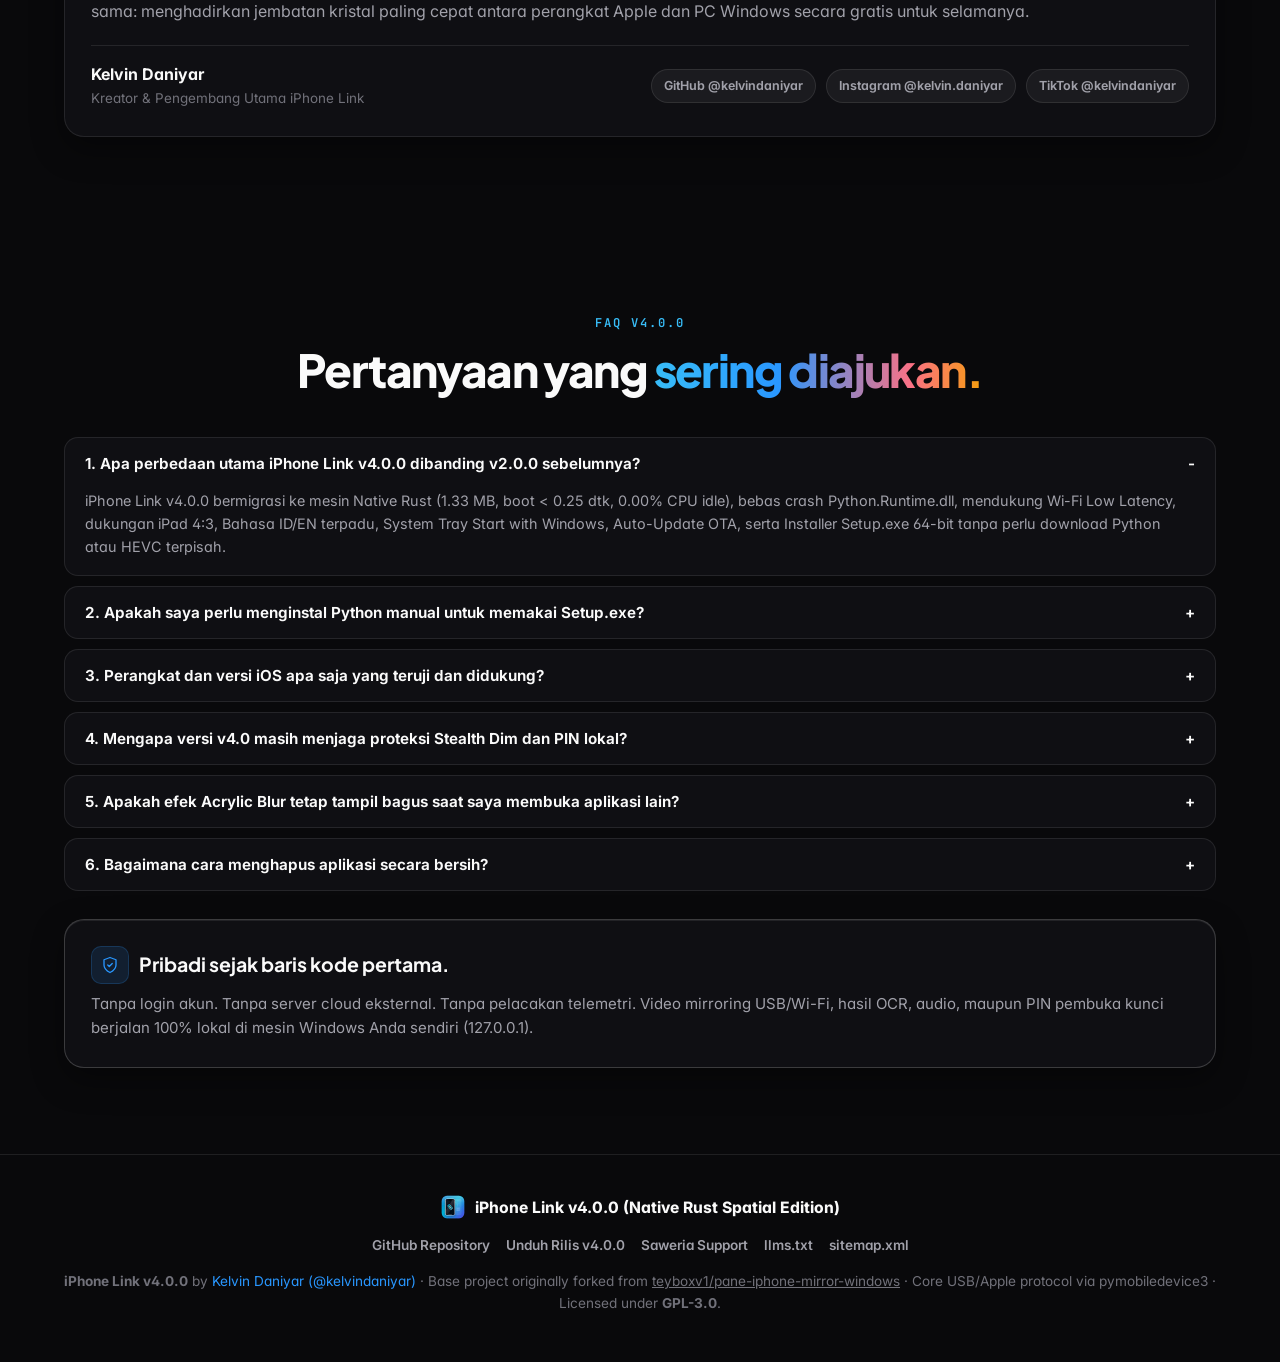
==== commit bd3106d3: "Tahap 208: Unified Sequoia start transition with centered vertical full-screen column & Tahap 207 st" ====
--- a/docs/index.html
+++ b/docs/index.html
@@ -212,9 +212,9 @@
 
             <div class="hero-telemetry">
               <span class="dot-live" aria-hidden="true"></span>
-              <span data-id="Versi 4.0.0 &middot; Biner Rust 1.44 MB &middot; Installer 60.62 MB &middot; Gratis &amp; Open Source (GPL-3.0) &middot; 2.223+ unduhan"
-                    data-en="Version 4.0.0 &middot; Rust Binary 1.44 MB &middot; Installer 60.62 MB &middot; Free &amp; Open Source (GPL-3.0) &middot; 2,223+ downloads">
-                Versi 4.0.0 &middot; Biner Rust 1.44 MB &middot; Installer 60.62 MB &middot; Gratis &amp; Open Source (GPL-3.0) &middot; 2.223+ unduhan
+              <span data-id="Versi 4.0.0 &middot; Biner Rust 1.43 MB &middot; Installer 60.62 MB &middot; Gratis &amp; Open Source (GPL-3.0) &middot; 2.223+ unduhan"
+                    data-en="Version 4.0.0 &middot; Rust Binary 1.43 MB &middot; Installer 60.62 MB &middot; Free &amp; Open Source (GPL-3.0) &middot; 2,223+ downloads">
+                Versi 4.0.0 &middot; Biner Rust 1.43 MB &middot; Installer 60.62 MB &middot; Gratis &amp; Open Source (GPL-3.0) &middot; 2.223+ unduhan
               </span>
             </div>
           </div>
@@ -1522,9 +1522,9 @@
               </span>
               <h3 data-id="Unduh Versi Portable (.zip)" data-en="Download Portable Edition (.zip)">Unduh Versi Portable (.zip)</h3>
               <p style="margin:0;color:var(--text-secondary);font-size:0.9rem;"
-                 data-id="Paket ekstrak langsung (21 berkas, 3.67 MB uncompressed) dengan Auto-Unblocker :Zone.Identifier untuk pengguna yang sudah memiliki environment Python 3.12."
-                 data-en="Direct-extract package (21 files, 3.67 MB uncompressed) featuring built-in :Zone.Identifier unblocker for users with an existing Python 3.12 environment.">
-                Paket ekstrak langsung (21 berkas, 3.67 MB uncompressed) dengan Auto-Unblocker :Zone.Identifier untuk pengguna yang sudah memiliki environment Python 3.12.
+                 data-id="Paket ekstrak langsung (21 berkas, 3.66 MB uncompressed) dengan Auto-Unblocker :Zone.Identifier untuk pengguna yang sudah memiliki environment Python 3.12."
+                 data-en="Direct-extract package (21 files, 3.66 MB uncompressed) featuring built-in :Zone.Identifier unblocker for users with an existing Python 3.12 environment.">
+                Paket ekstrak langsung (21 berkas, 3.66 MB uncompressed) dengan Auto-Unblocker :Zone.Identifier untuk pengguna yang sudah memiliki environment Python 3.12.
               </p>
               <div class="dl-filename">iPhone-Link-Win64-Native-Rust-v4.0.0.zip</div>
             </div>
@@ -1587,7 +1587,7 @@
           <div class="sha-bar">
             <div>
               <strong id="sha-label">SHA-256 (iPhone-Link-v4.0.0-Setup.exe):</strong>
-              <code id="sha-value">CBA3270EA379EB66DE66CC5B01A639E723D202B3D28A8381F1F634E115EAE813</code>
+              <code id="sha-value">DCF4EFF7CAA28067063379503E0091F84E8C401D875C9AE61CB374EACC727613</code>
             </div>
             <div style="display:flex;gap:8px;flex-wrap:wrap;">
               <button type="button" class="sc-tab is-active" data-sha-pick="setup">Setup.exe</button>
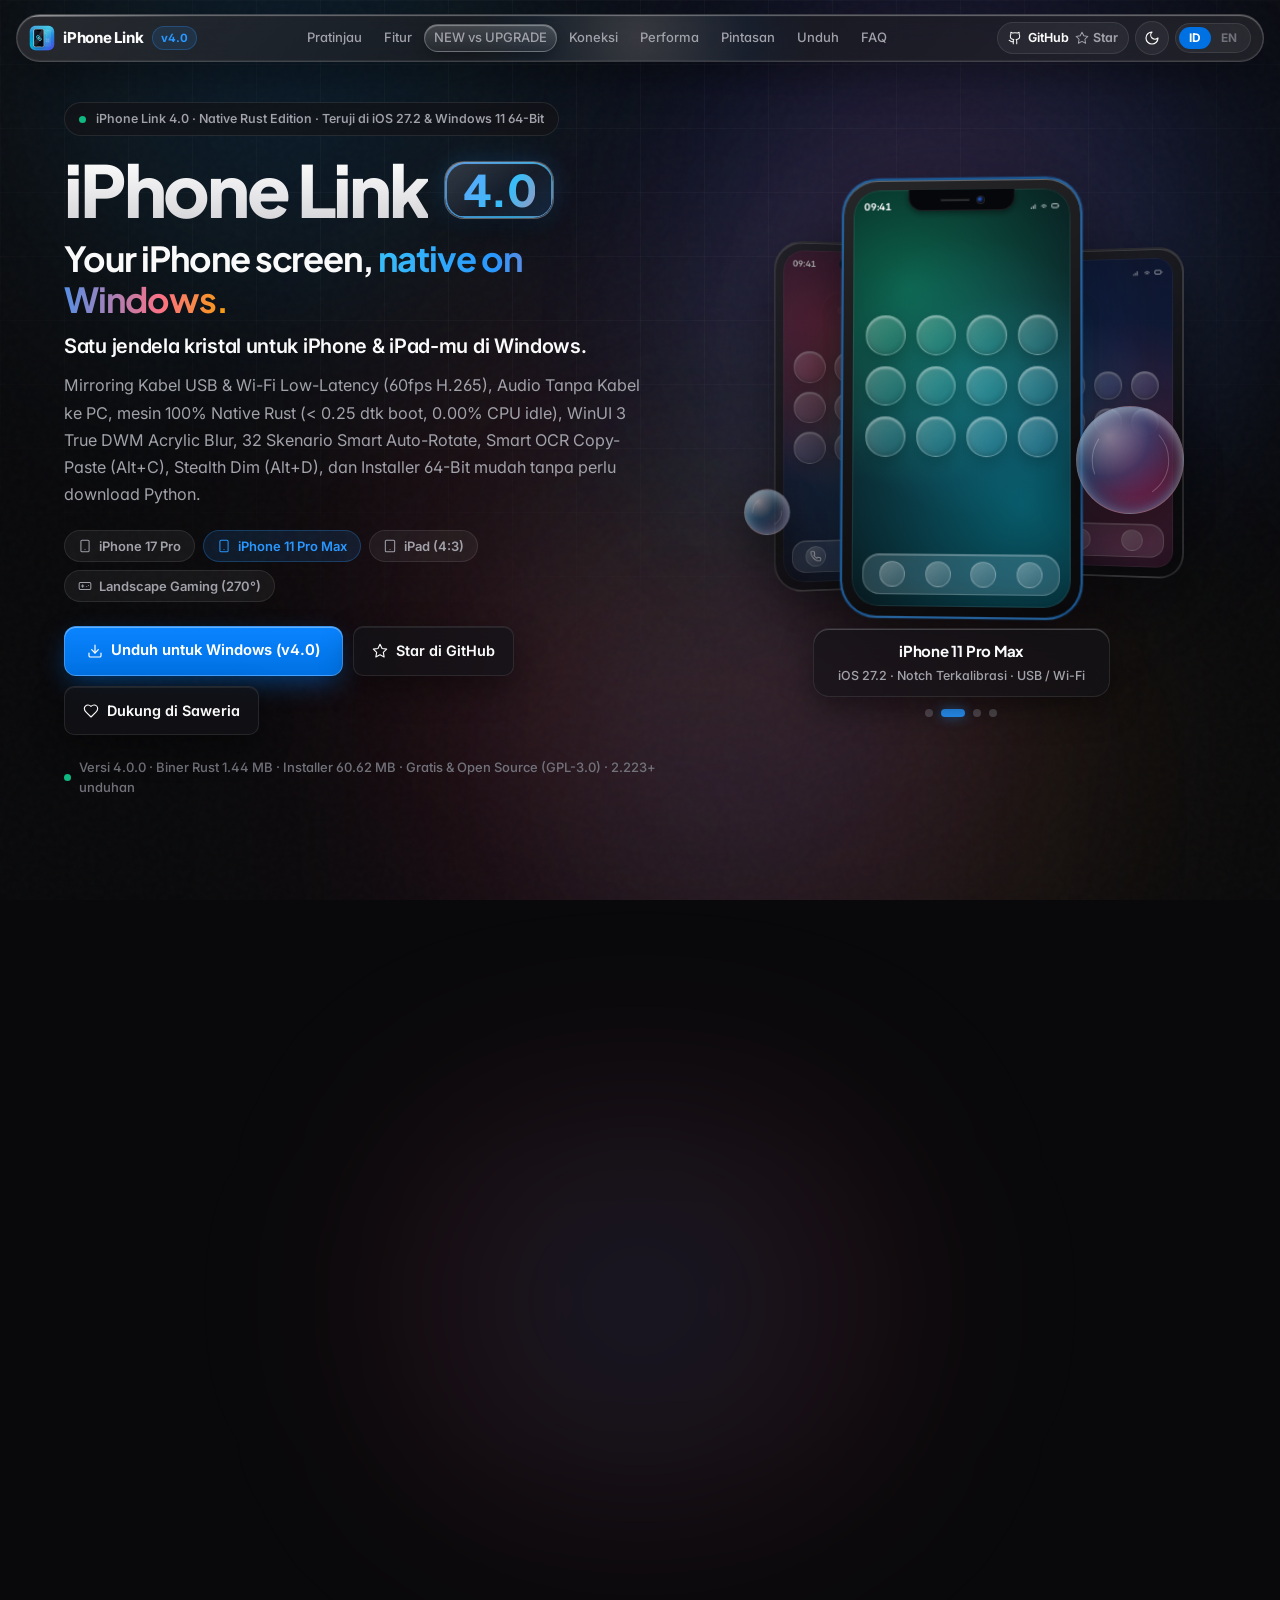
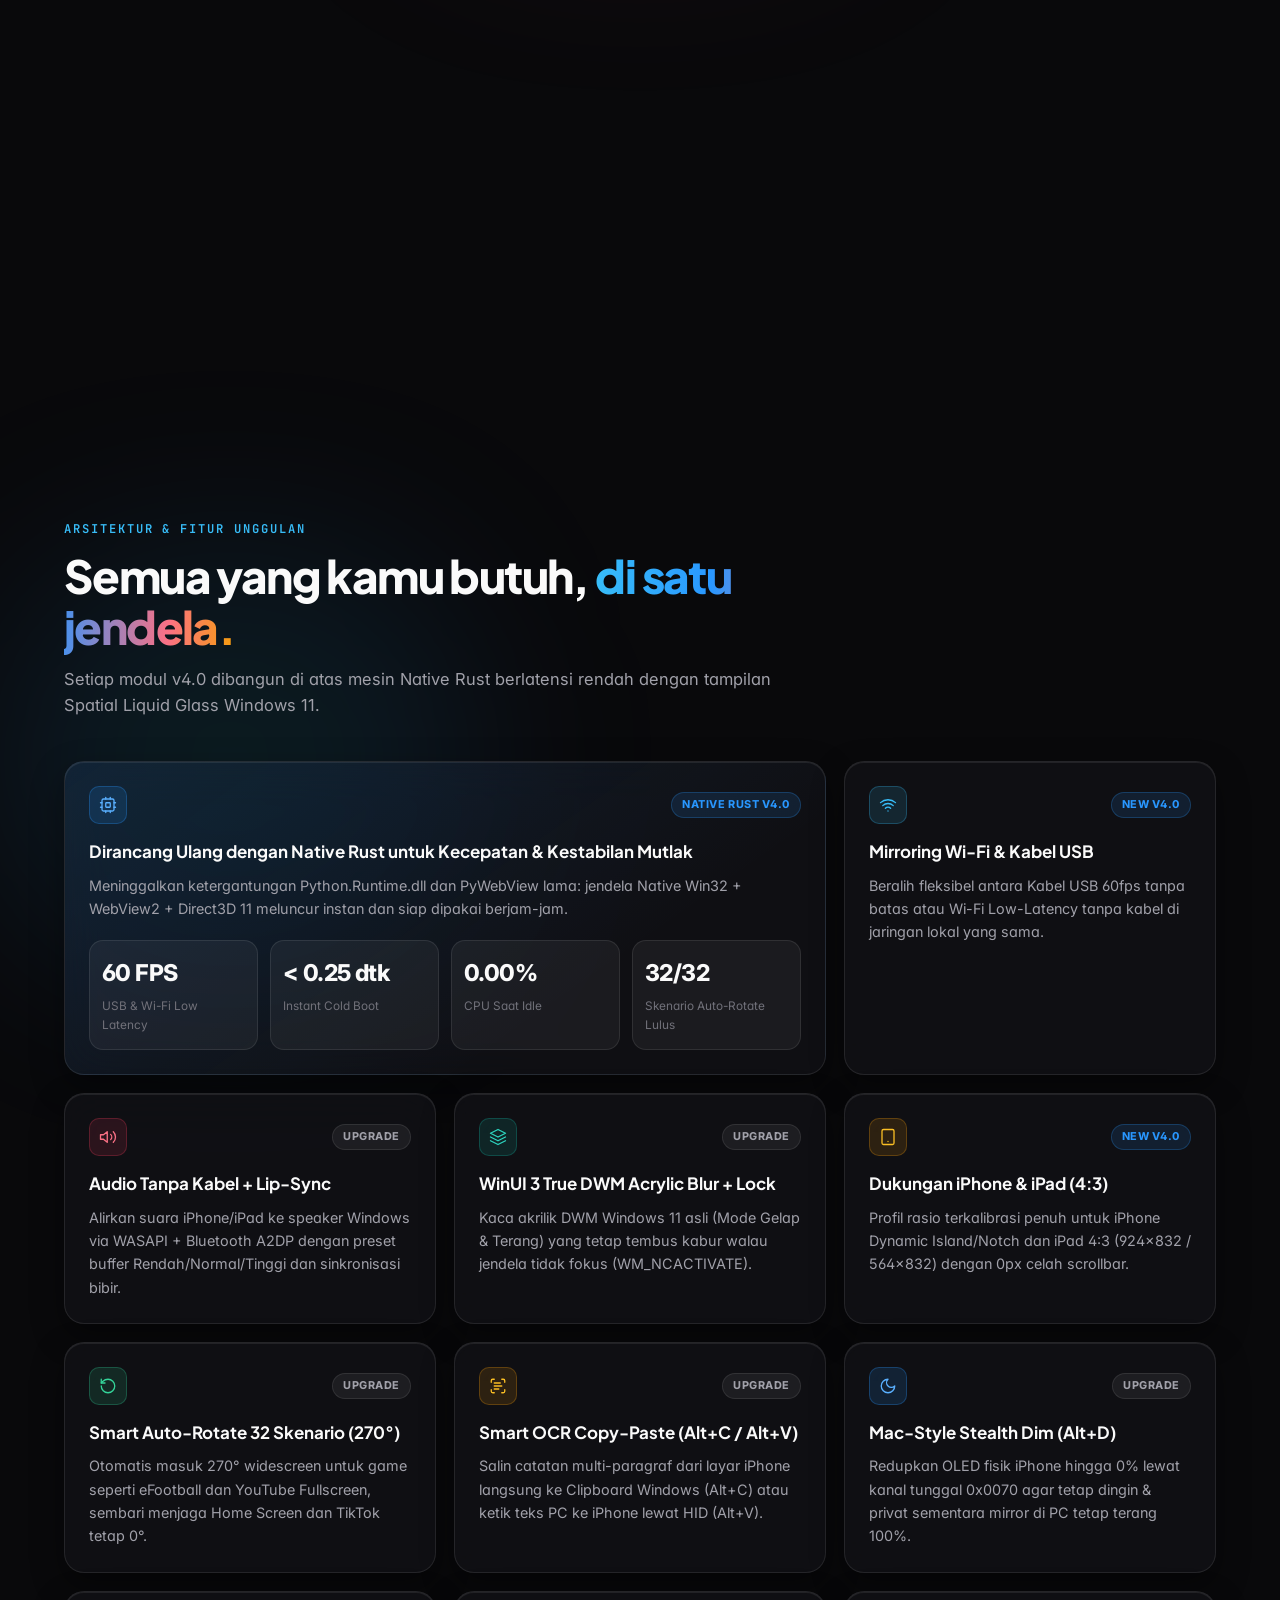
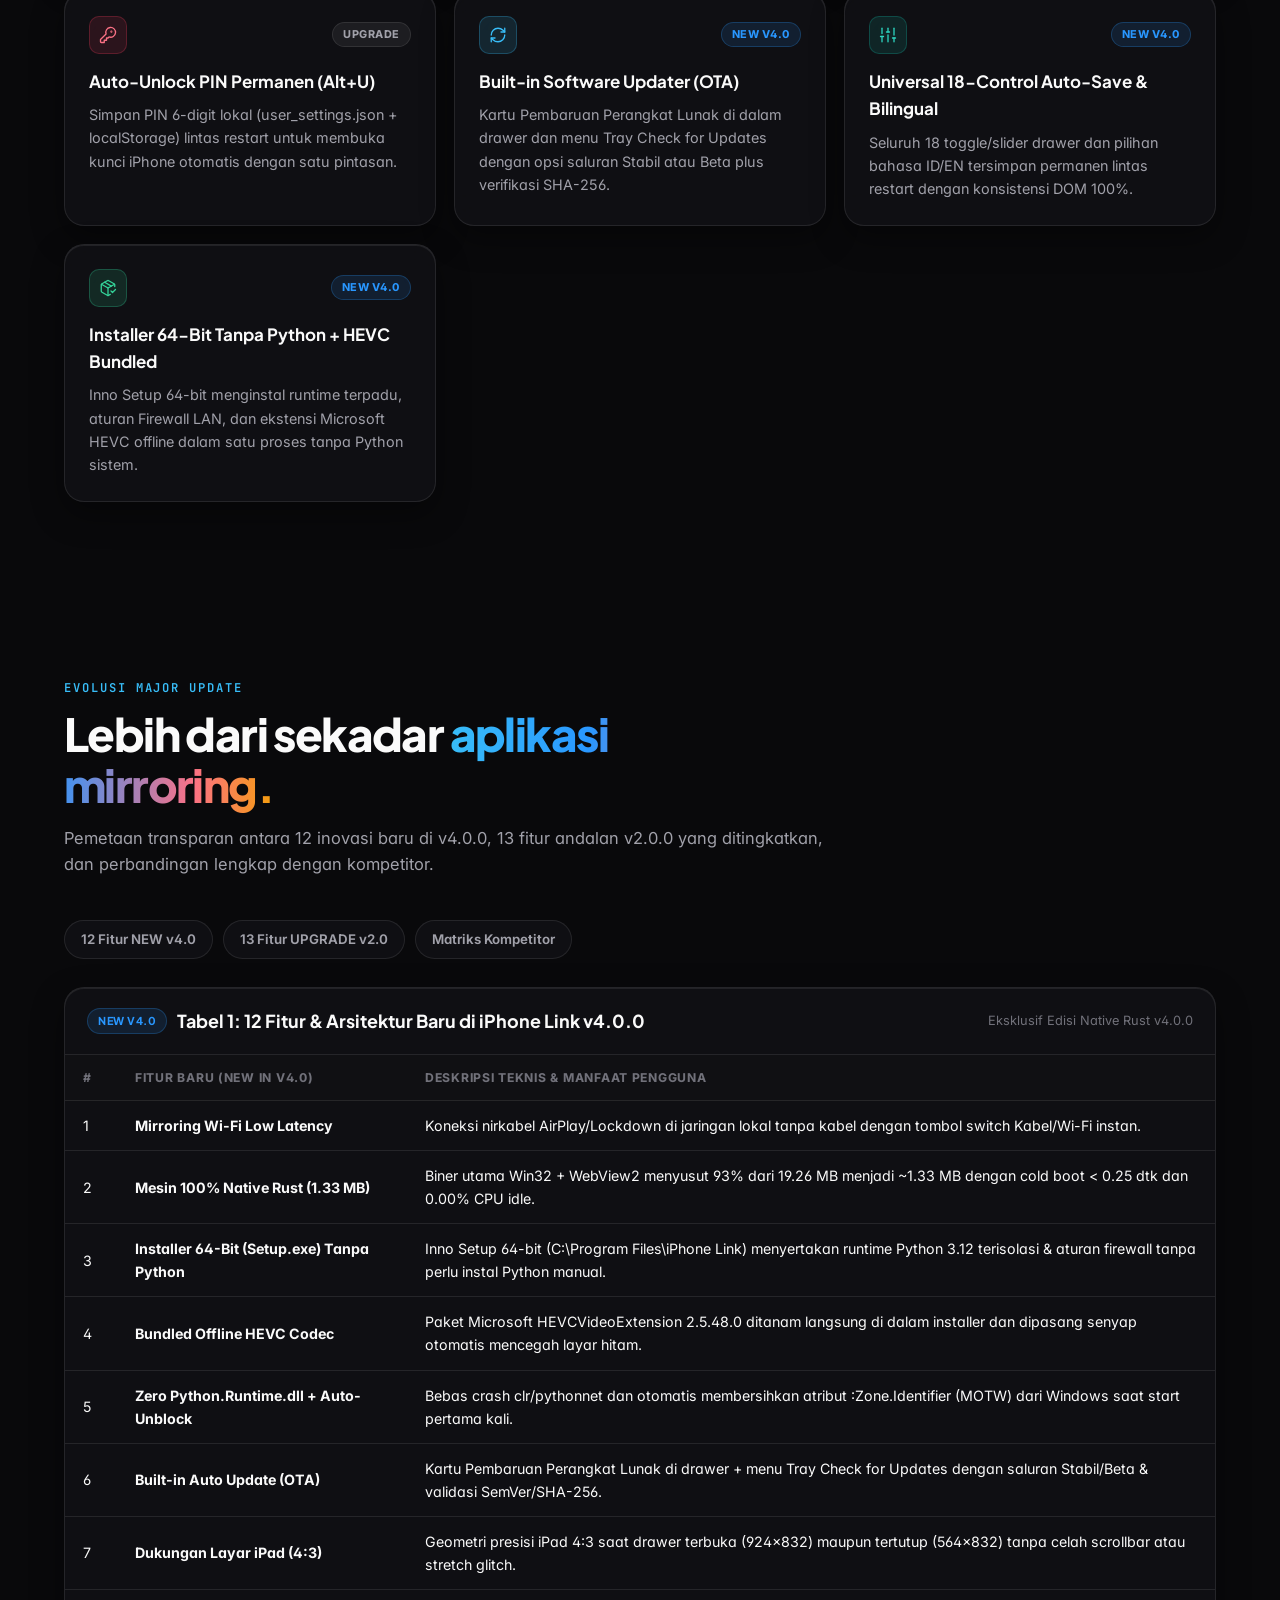
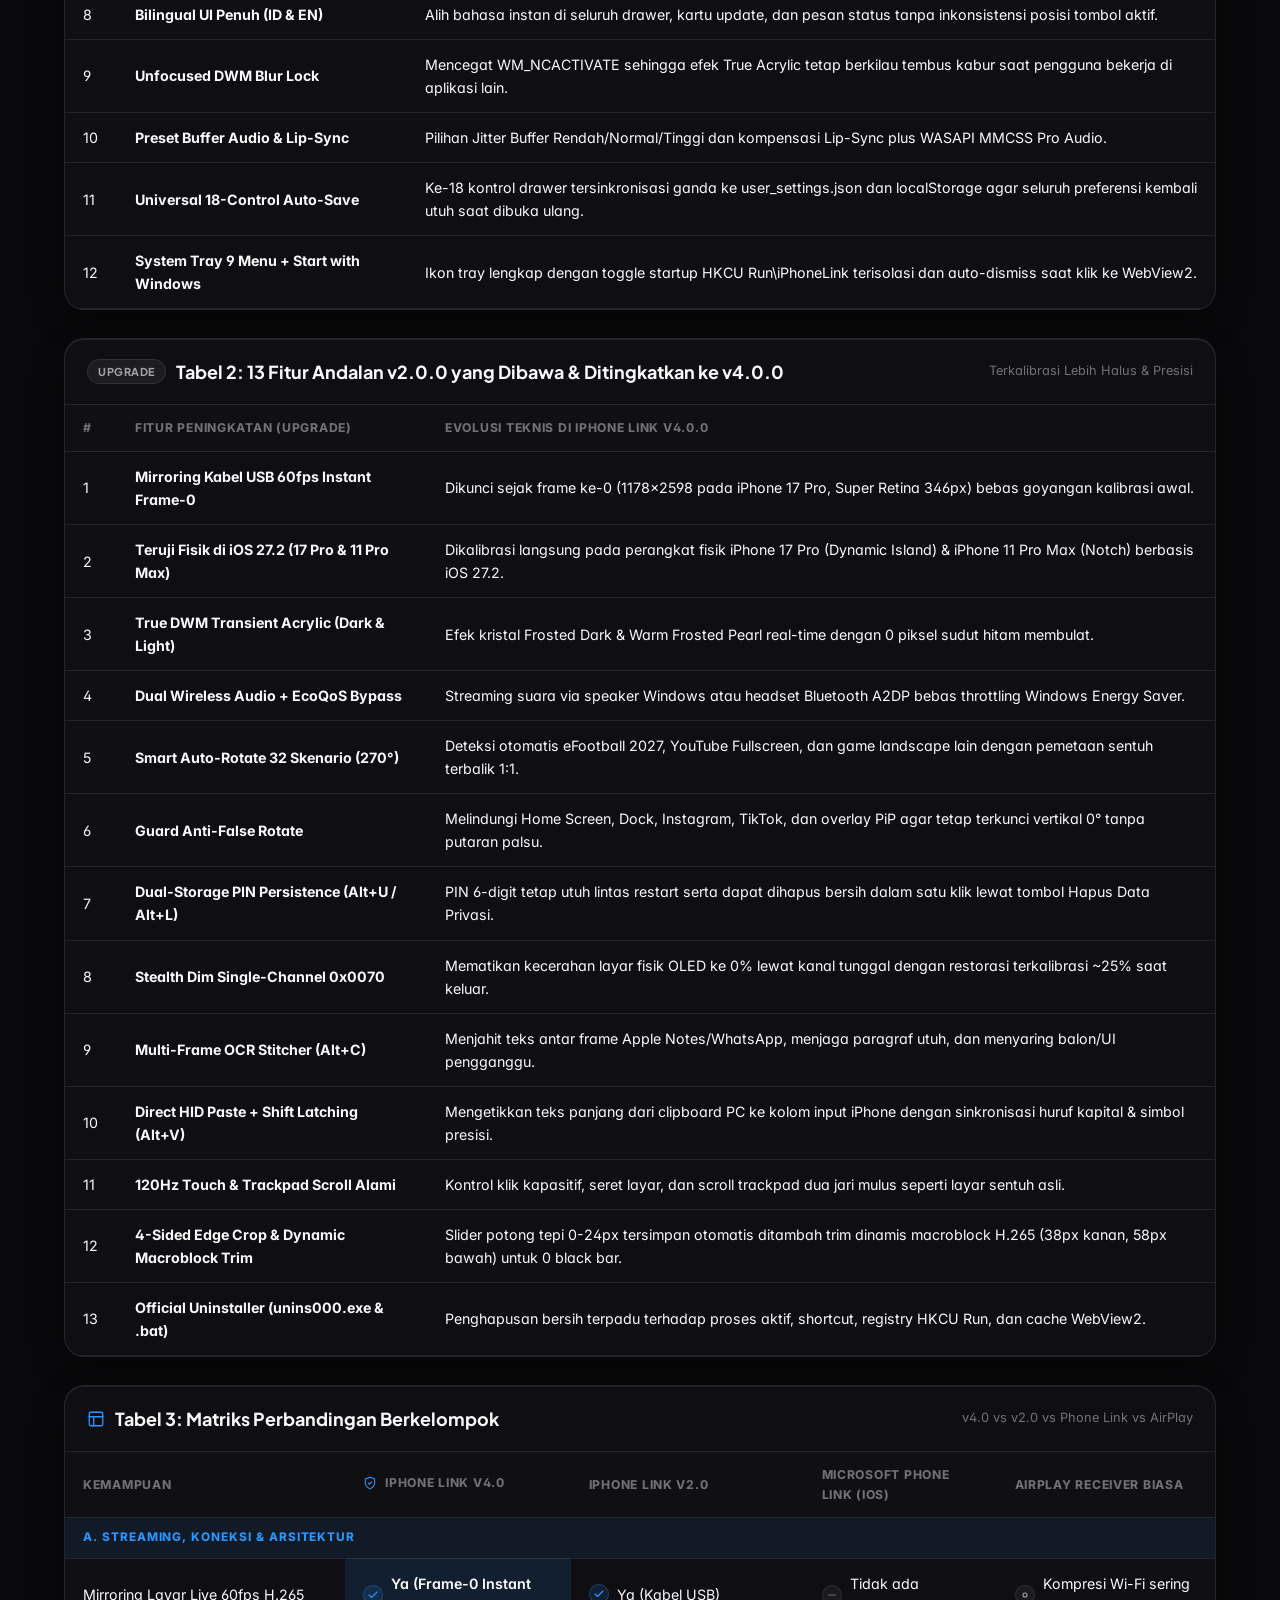
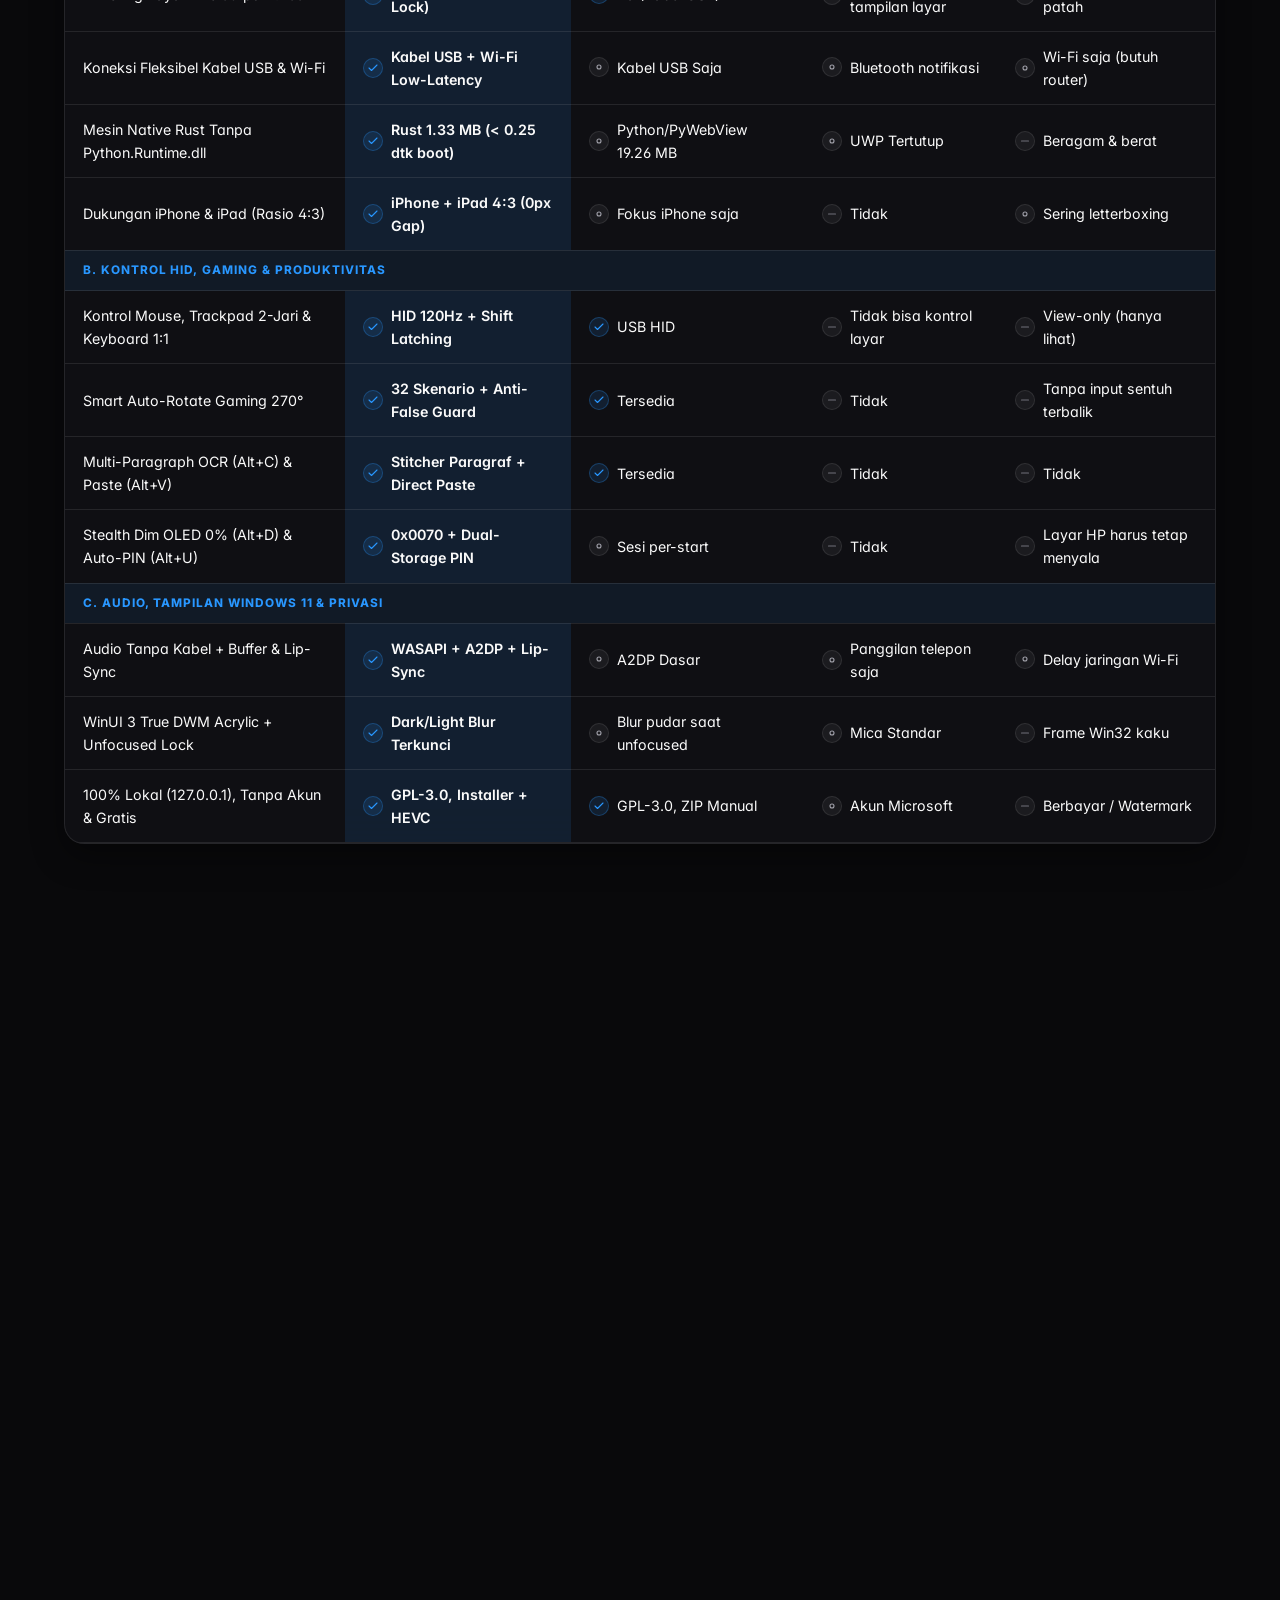
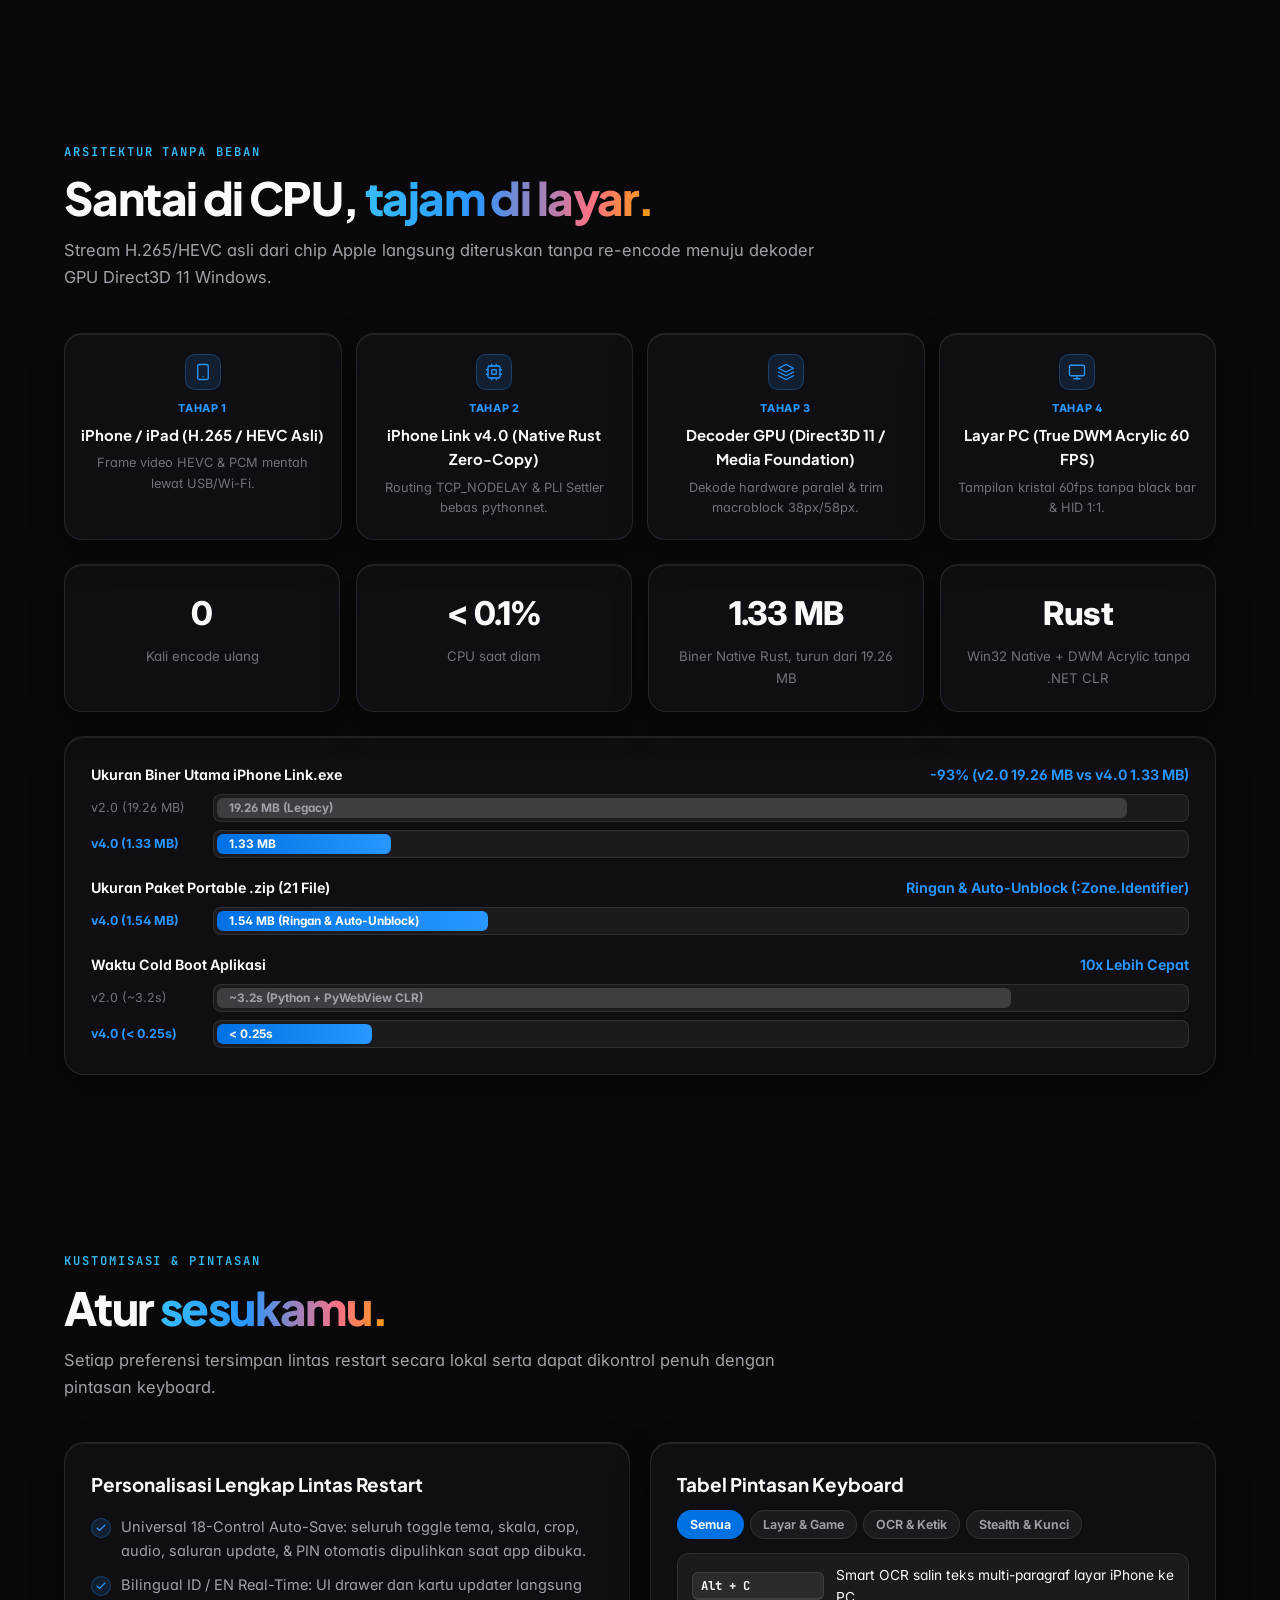
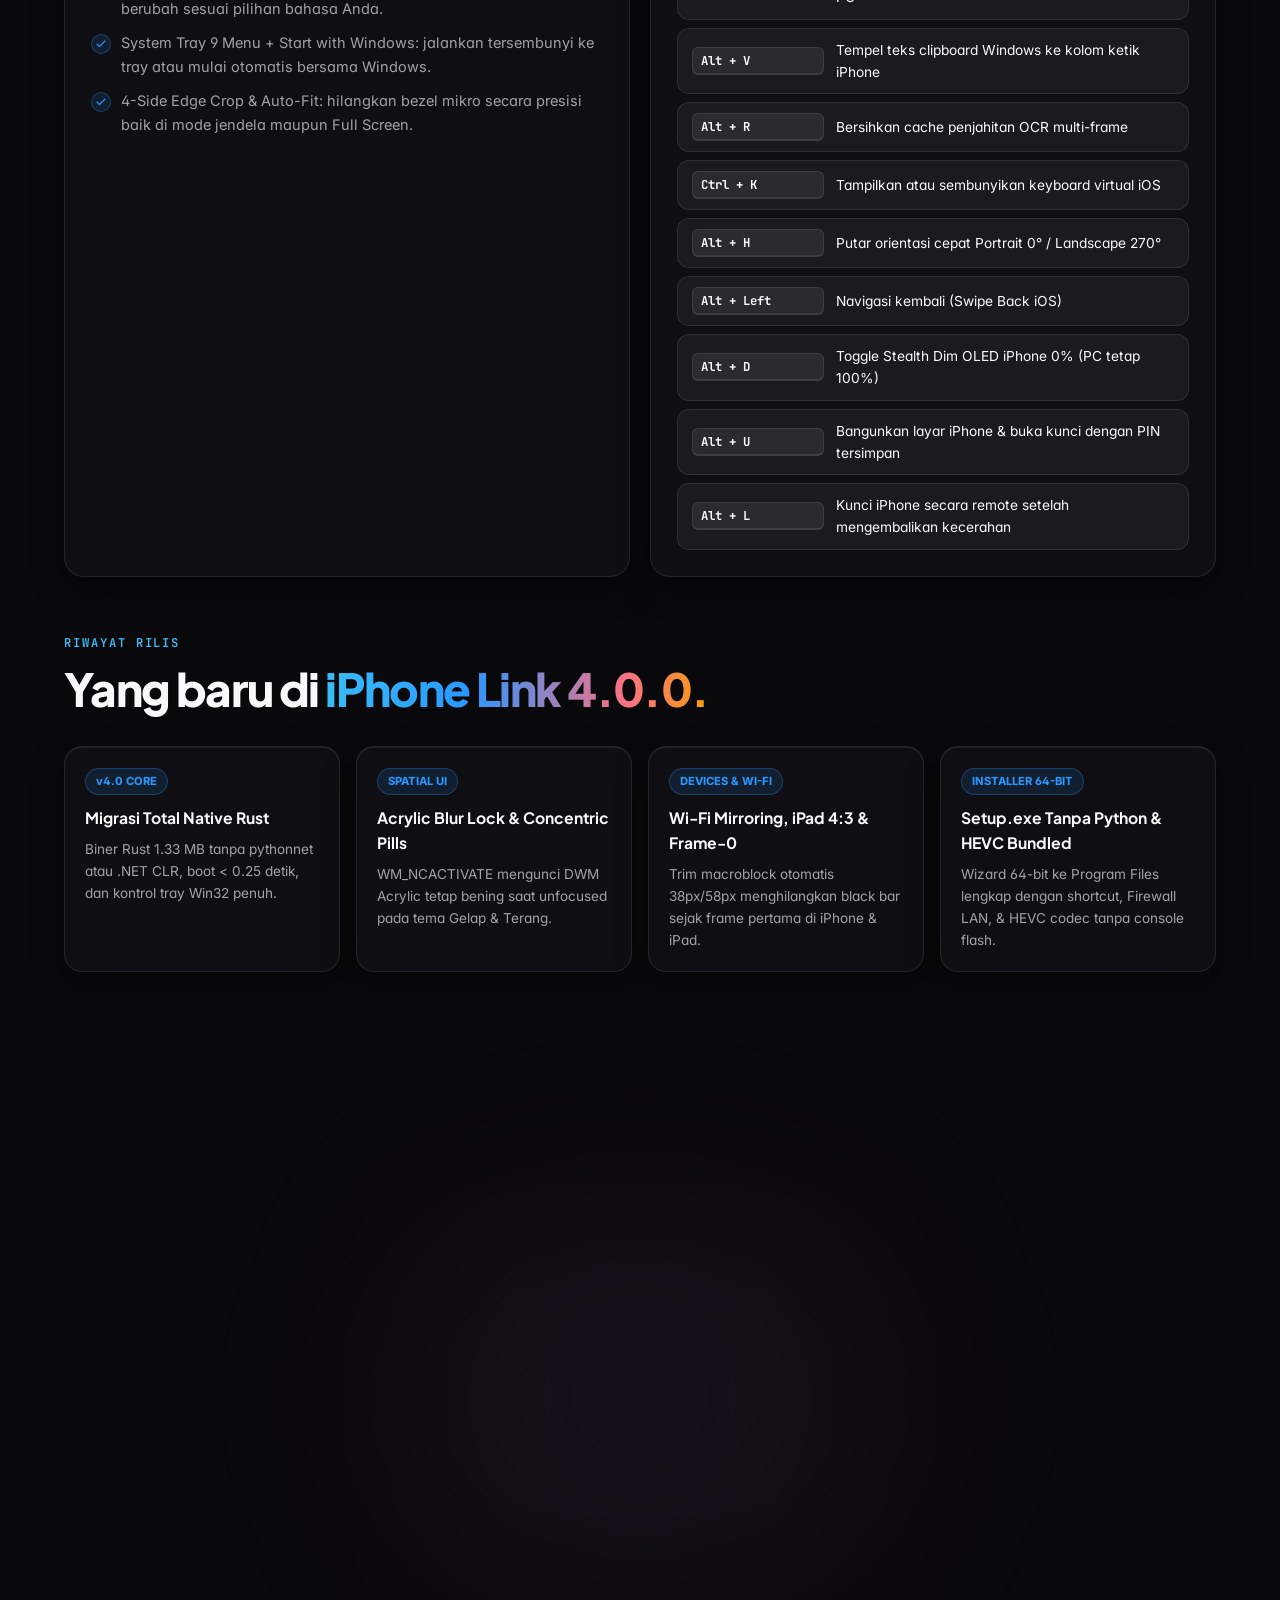
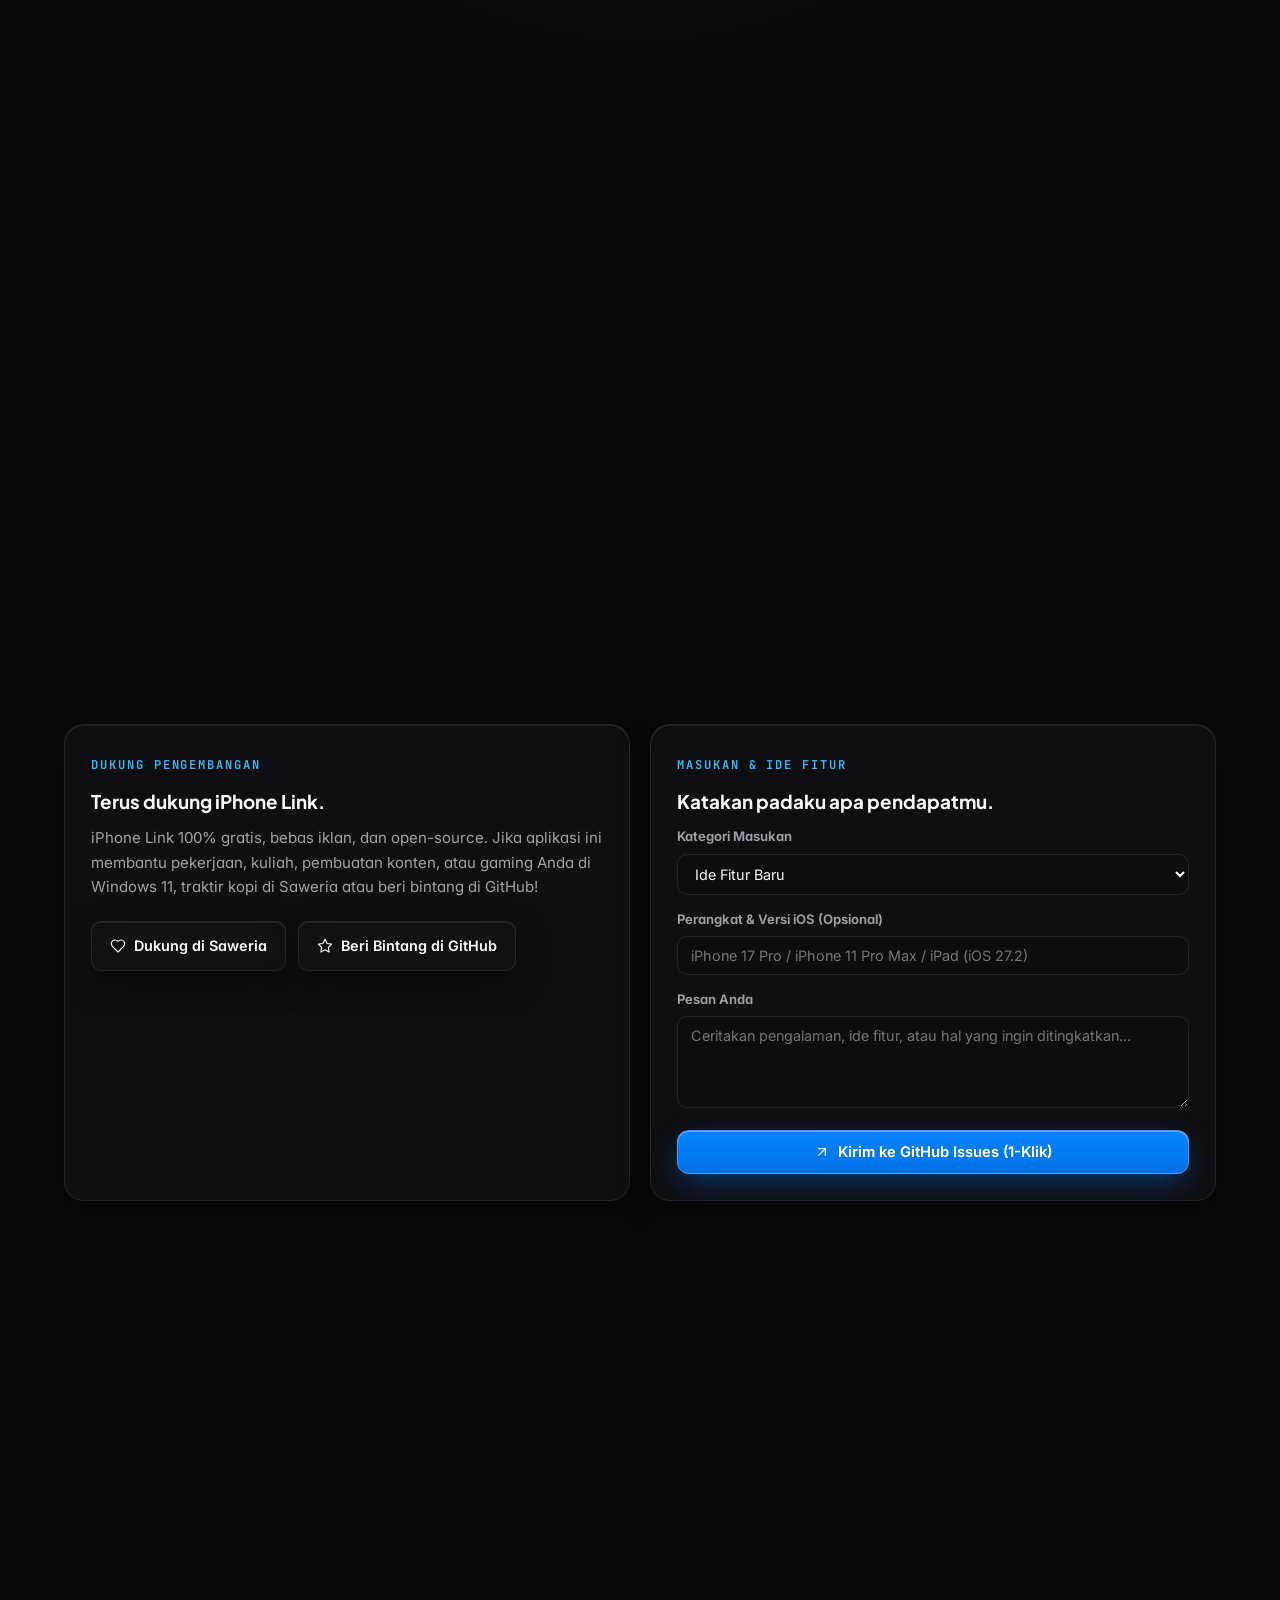
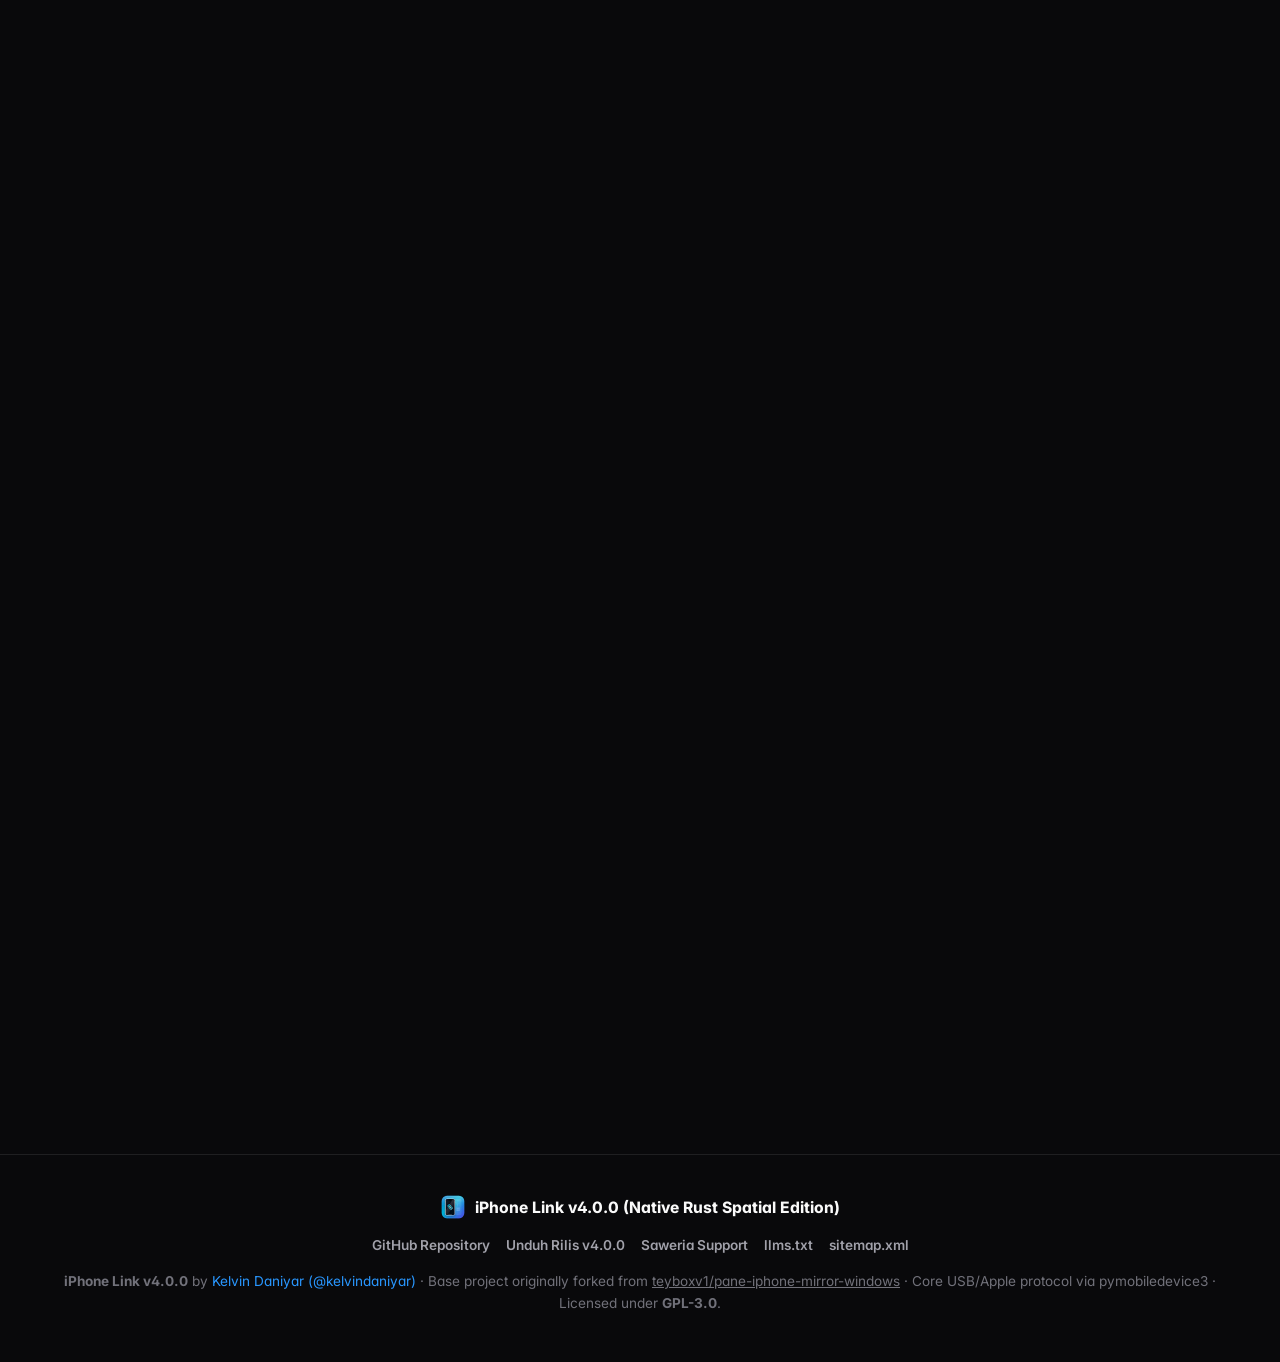
==== commit f406e90d: "Tahap 209: Align Full Screen #sequoia-connect-overlay & stage to flush 0px corners" ====
--- a/docs/index.html
+++ b/docs/index.html
@@ -212,9 +212,9 @@
 
             <div class="hero-telemetry">
               <span class="dot-live" aria-hidden="true"></span>
-              <span data-id="Versi 4.0.0 &middot; Biner Rust 1.43 MB &middot; Installer 60.62 MB &middot; Gratis &amp; Open Source (GPL-3.0) &middot; 2.223+ unduhan"
-                    data-en="Version 4.0.0 &middot; Rust Binary 1.43 MB &middot; Installer 60.62 MB &middot; Free &amp; Open Source (GPL-3.0) &middot; 2,223+ downloads">
-                Versi 4.0.0 &middot; Biner Rust 1.43 MB &middot; Installer 60.62 MB &middot; Gratis &amp; Open Source (GPL-3.0) &middot; 2.223+ unduhan
+              <span data-id="Versi 4.0.0 &middot; Biner Rust 1.44 MB &middot; Installer 60.62 MB &middot; Gratis &amp; Open Source (GPL-3.0) &middot; 2.223+ unduhan"
+                    data-en="Version 4.0.0 &middot; Rust Binary 1.44 MB &middot; Installer 60.62 MB &middot; Free &amp; Open Source (GPL-3.0) &middot; 2,223+ downloads">
+                Versi 4.0.0 &middot; Biner Rust 1.44 MB &middot; Installer 60.62 MB &middot; Gratis &amp; Open Source (GPL-3.0) &middot; 2.223+ unduhan
               </span>
             </div>
           </div>
@@ -1522,9 +1522,9 @@
               </span>
               <h3 data-id="Unduh Versi Portable (.zip)" data-en="Download Portable Edition (.zip)">Unduh Versi Portable (.zip)</h3>
               <p style="margin:0;color:var(--text-secondary);font-size:0.9rem;"
-                 data-id="Paket ekstrak langsung (21 berkas, 3.66 MB uncompressed) dengan Auto-Unblocker :Zone.Identifier untuk pengguna yang sudah memiliki environment Python 3.12."
-                 data-en="Direct-extract package (21 files, 3.66 MB uncompressed) featuring built-in :Zone.Identifier unblocker for users with an existing Python 3.12 environment.">
-                Paket ekstrak langsung (21 berkas, 3.66 MB uncompressed) dengan Auto-Unblocker :Zone.Identifier untuk pengguna yang sudah memiliki environment Python 3.12.
+                 data-id="Paket ekstrak langsung (21 berkas, 3.67 MB uncompressed) dengan Auto-Unblocker :Zone.Identifier untuk pengguna yang sudah memiliki environment Python 3.12."
+                 data-en="Direct-extract package (21 files, 3.67 MB uncompressed) featuring built-in :Zone.Identifier unblocker for users with an existing Python 3.12 environment.">
+                Paket ekstrak langsung (21 berkas, 3.67 MB uncompressed) dengan Auto-Unblocker :Zone.Identifier untuk pengguna yang sudah memiliki environment Python 3.12.
               </p>
               <div class="dl-filename">iPhone-Link-Win64-Native-Rust-v4.0.0.zip</div>
             </div>
@@ -1587,7 +1587,7 @@
           <div class="sha-bar">
             <div>
               <strong id="sha-label">SHA-256 (iPhone-Link-v4.0.0-Setup.exe):</strong>
-              <code id="sha-value">DCF4EFF7CAA28067063379503E0091F84E8C401D875C9AE61CB374EACC727613</code>
+              <code id="sha-value">F70DDE4A1018DE7CC2B18DA802095FEFF15885943AEC580B86B2769F80C8DE8C</code>
             </div>
             <div style="display:flex;gap:8px;flex-wrap:wrap;">
               <button type="button" class="sc-tab is-active" data-sha-pick="setup">Setup.exe</button>
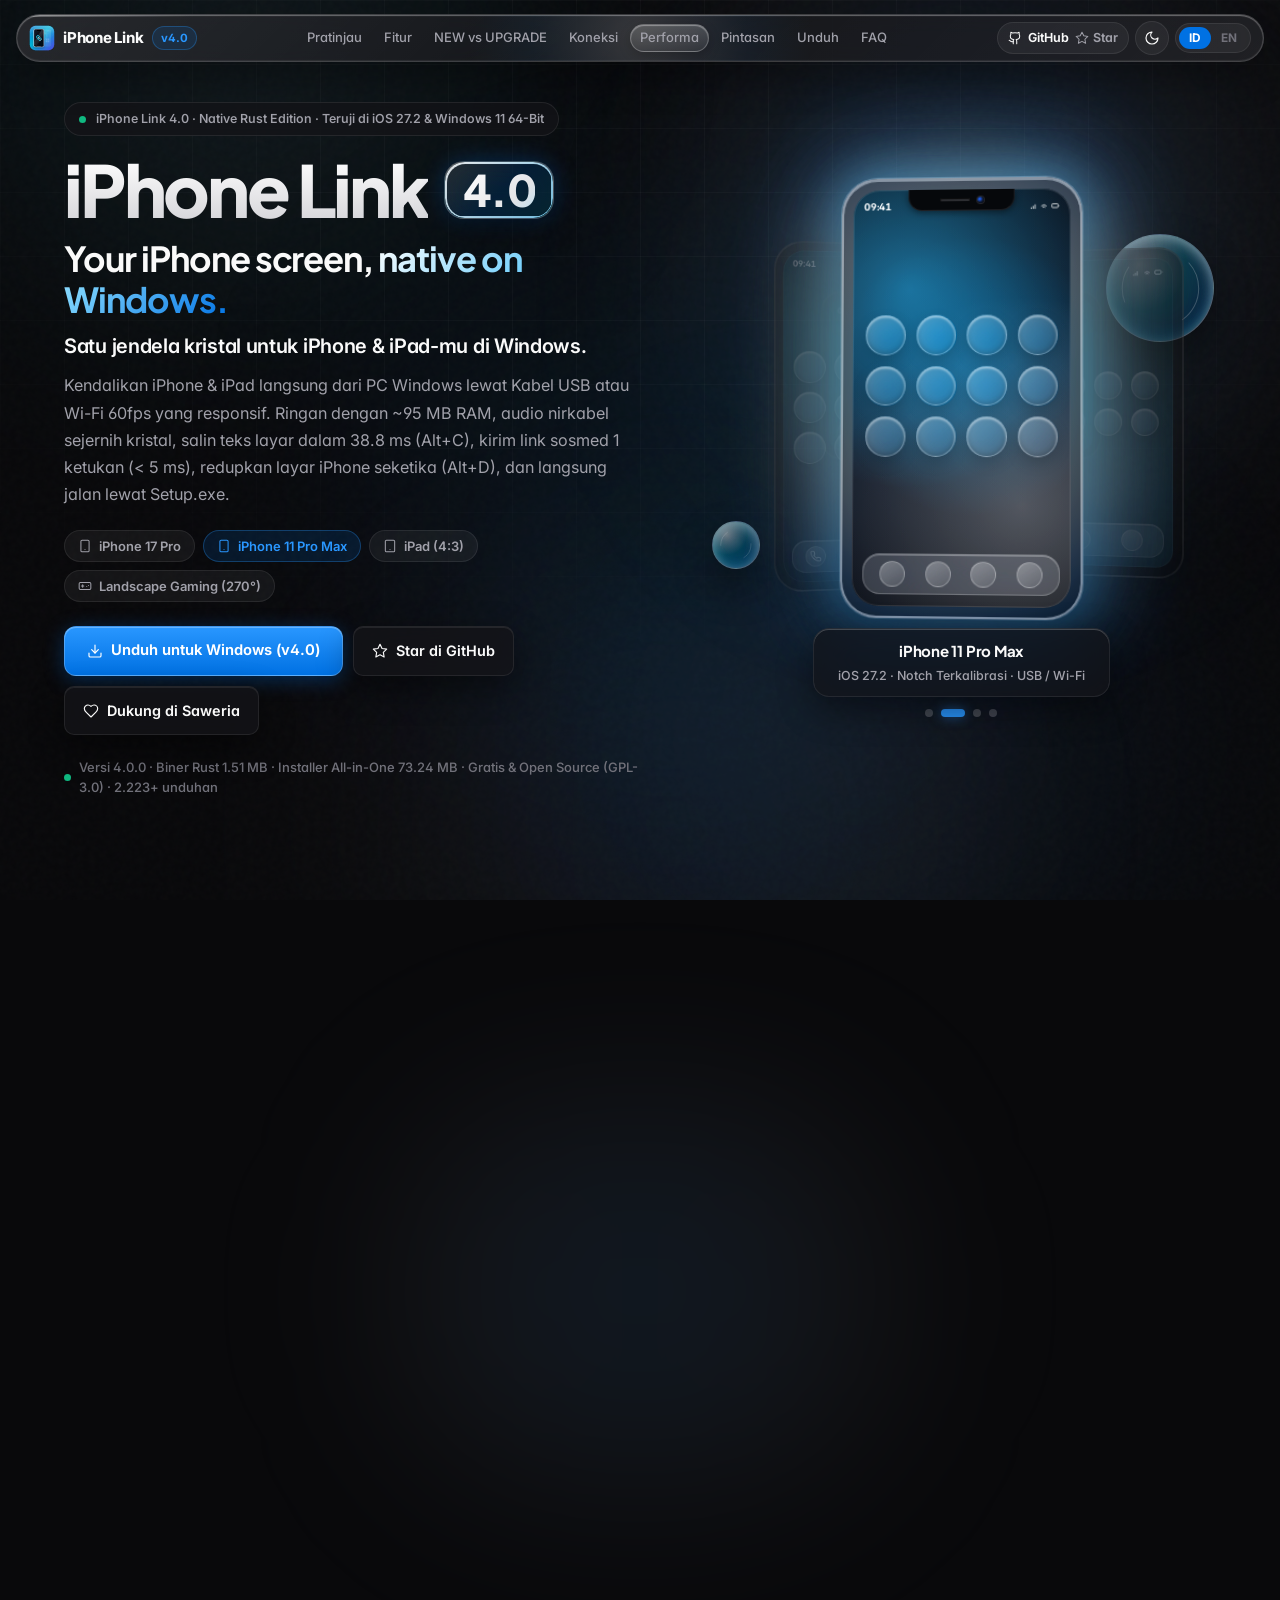
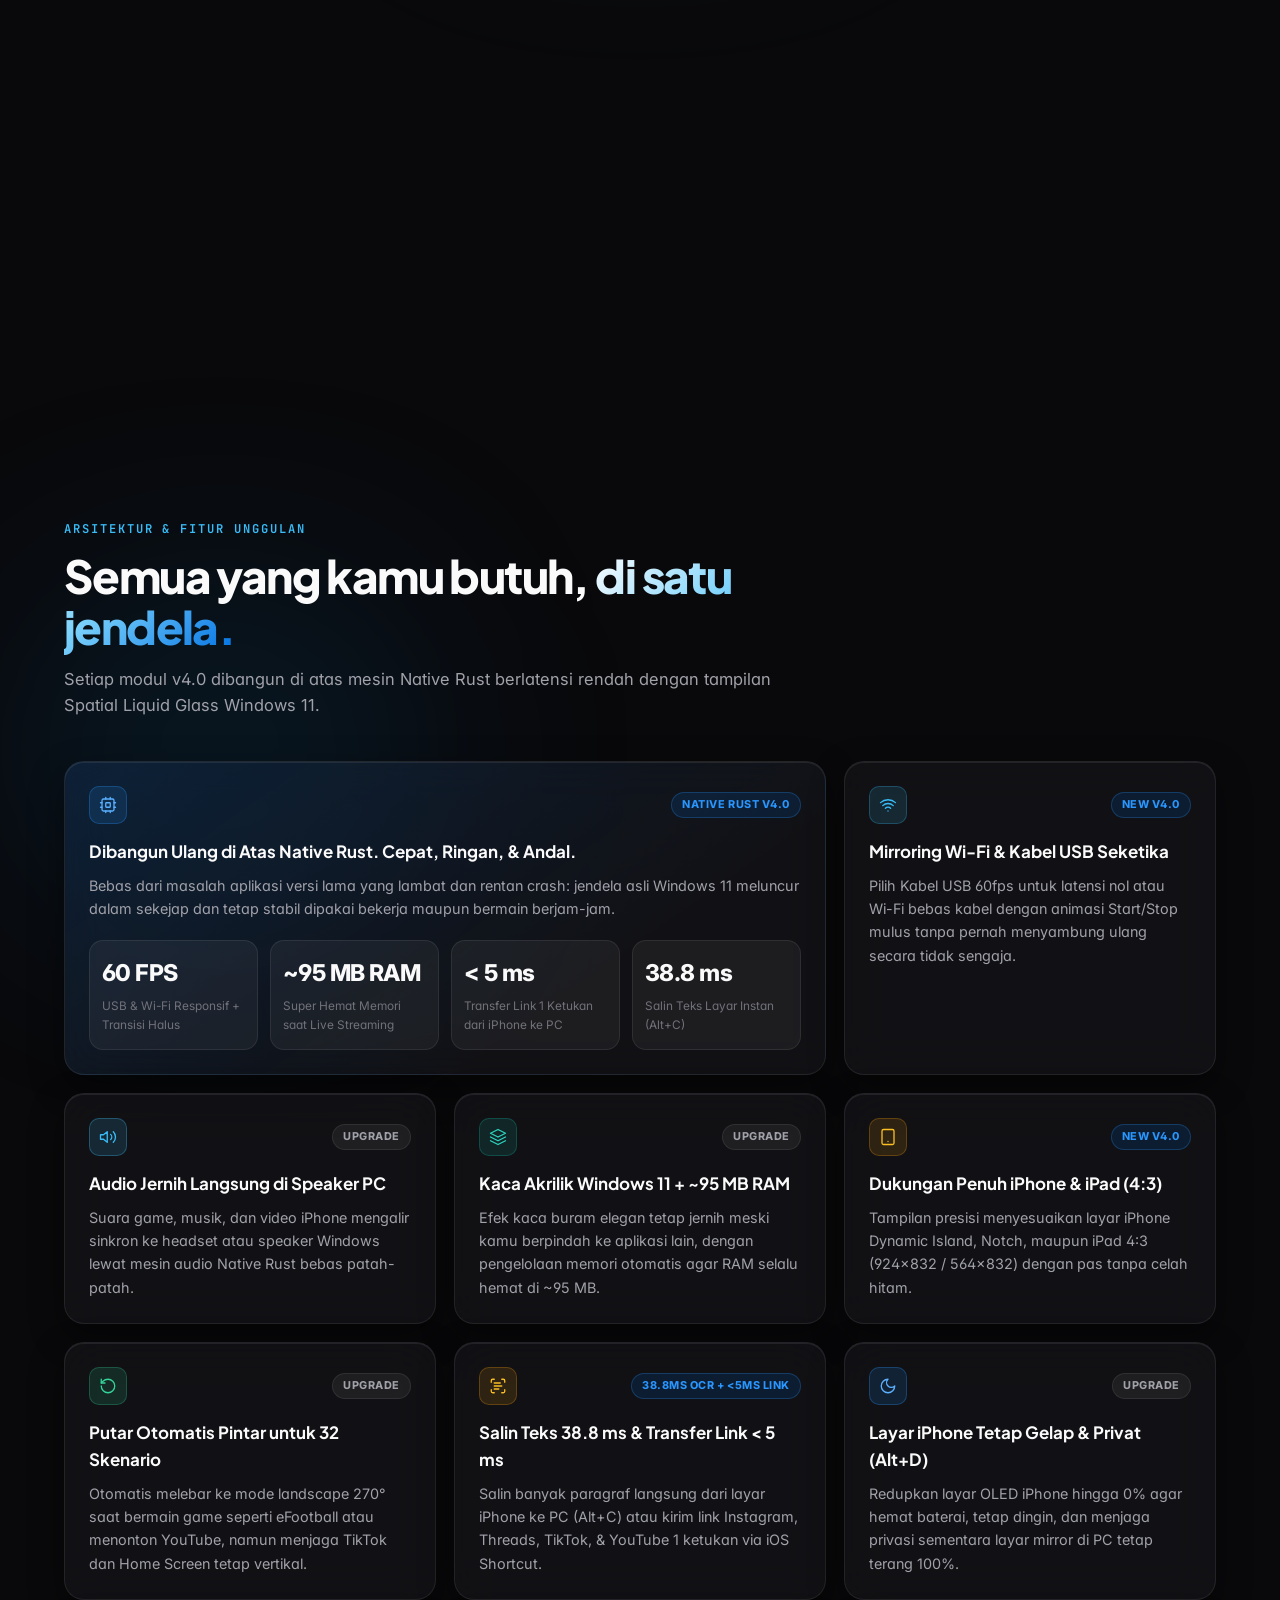
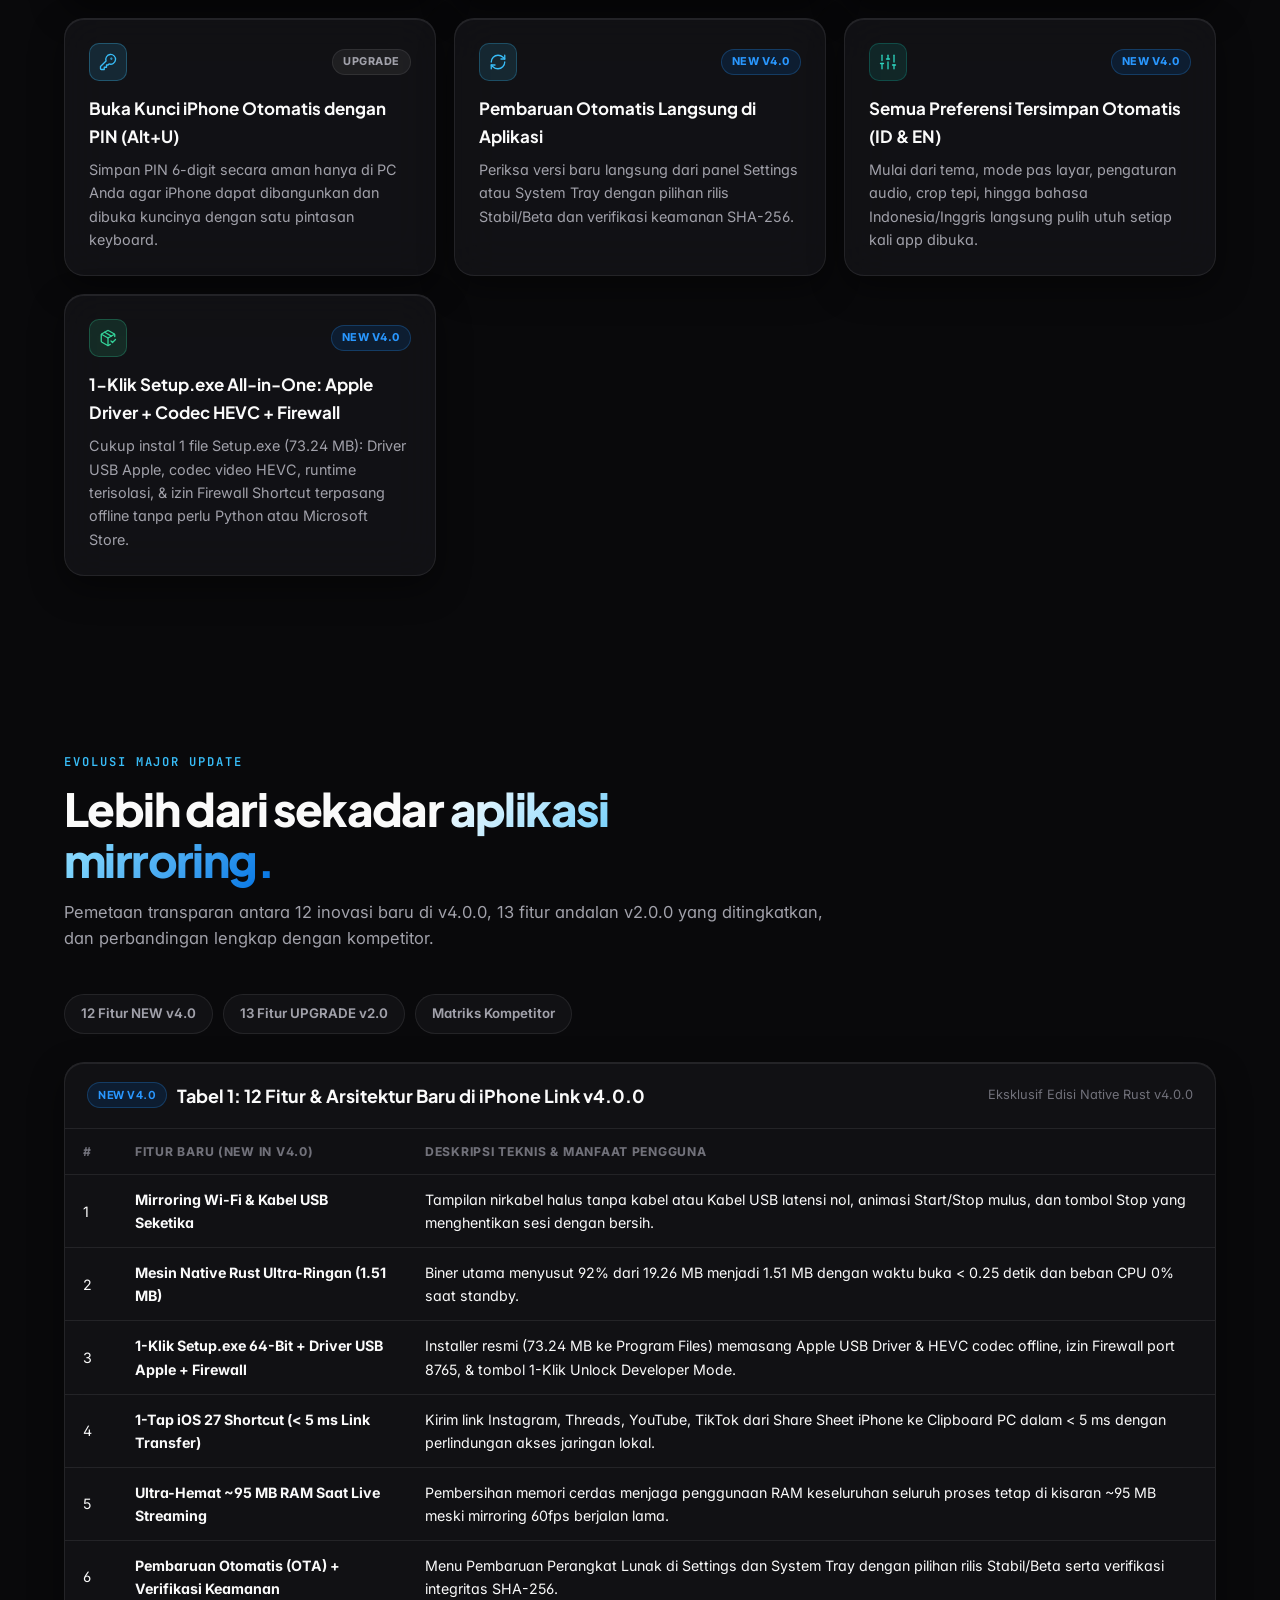
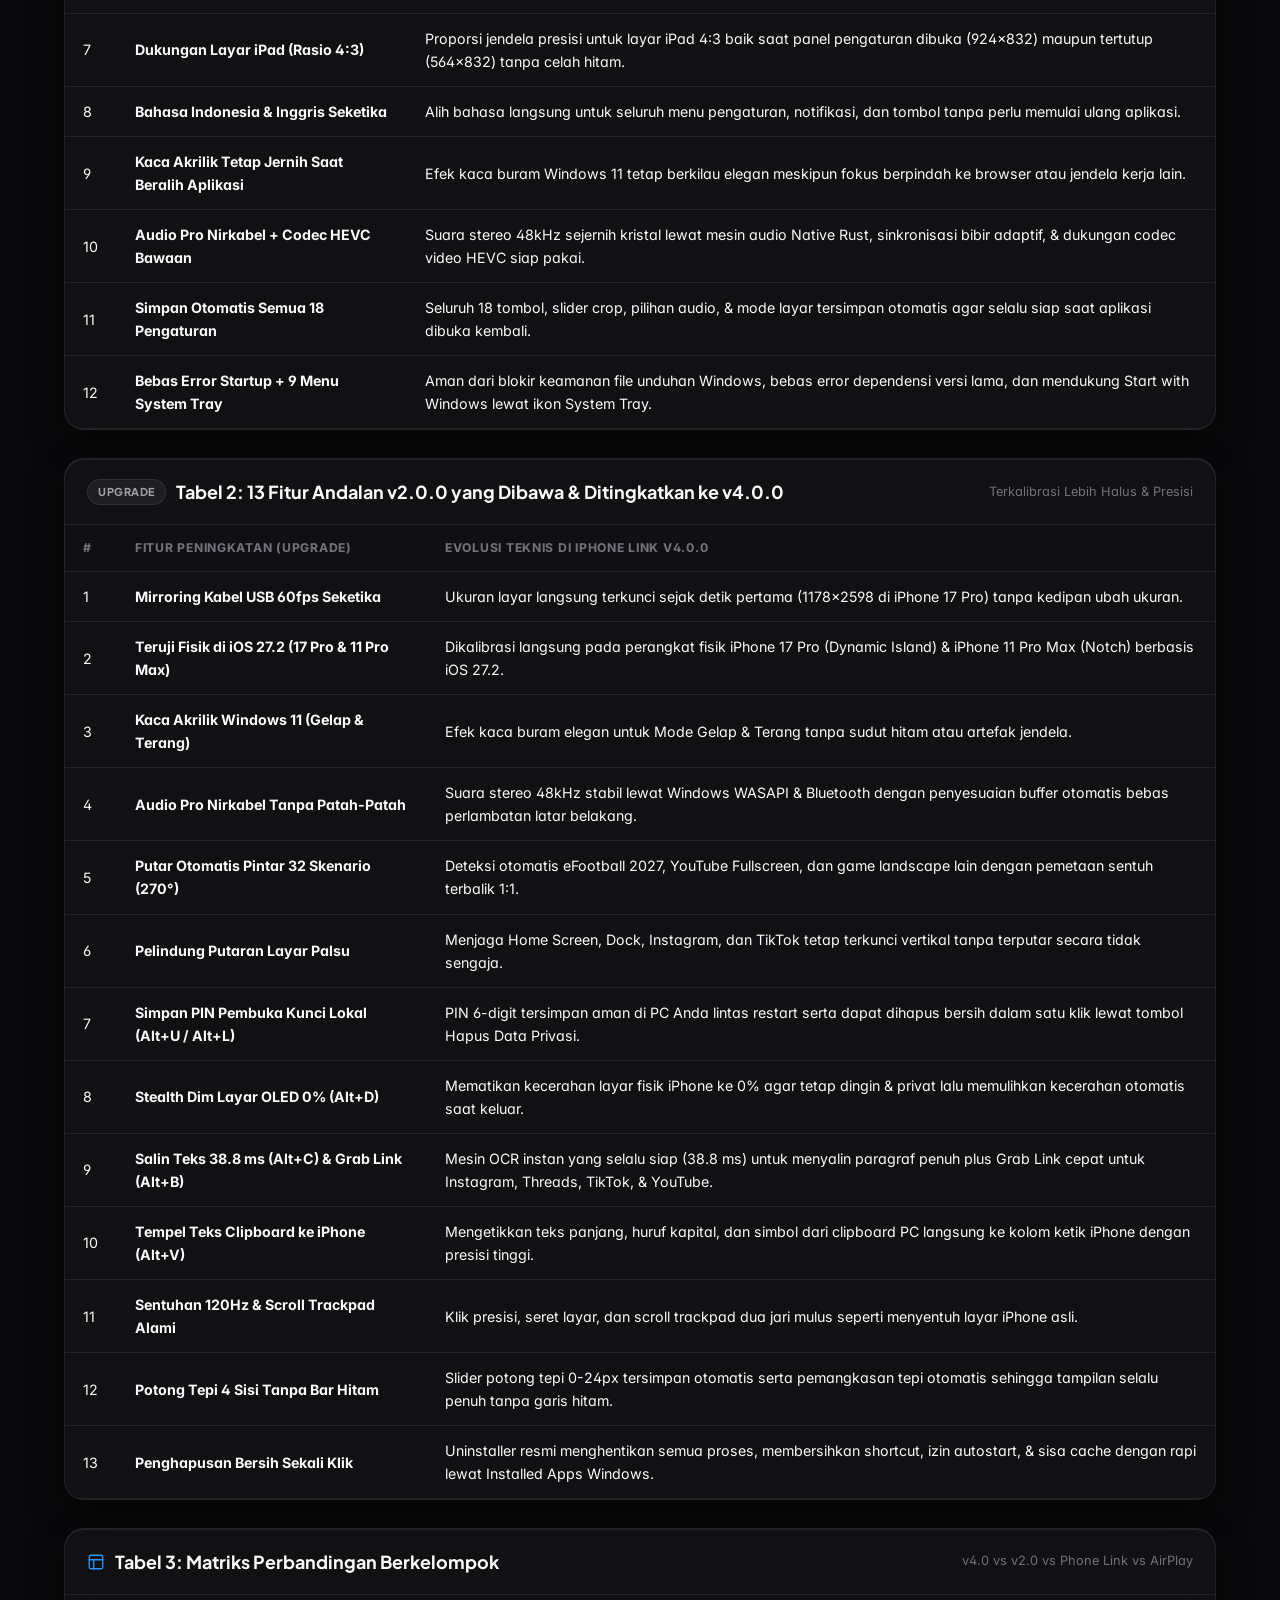
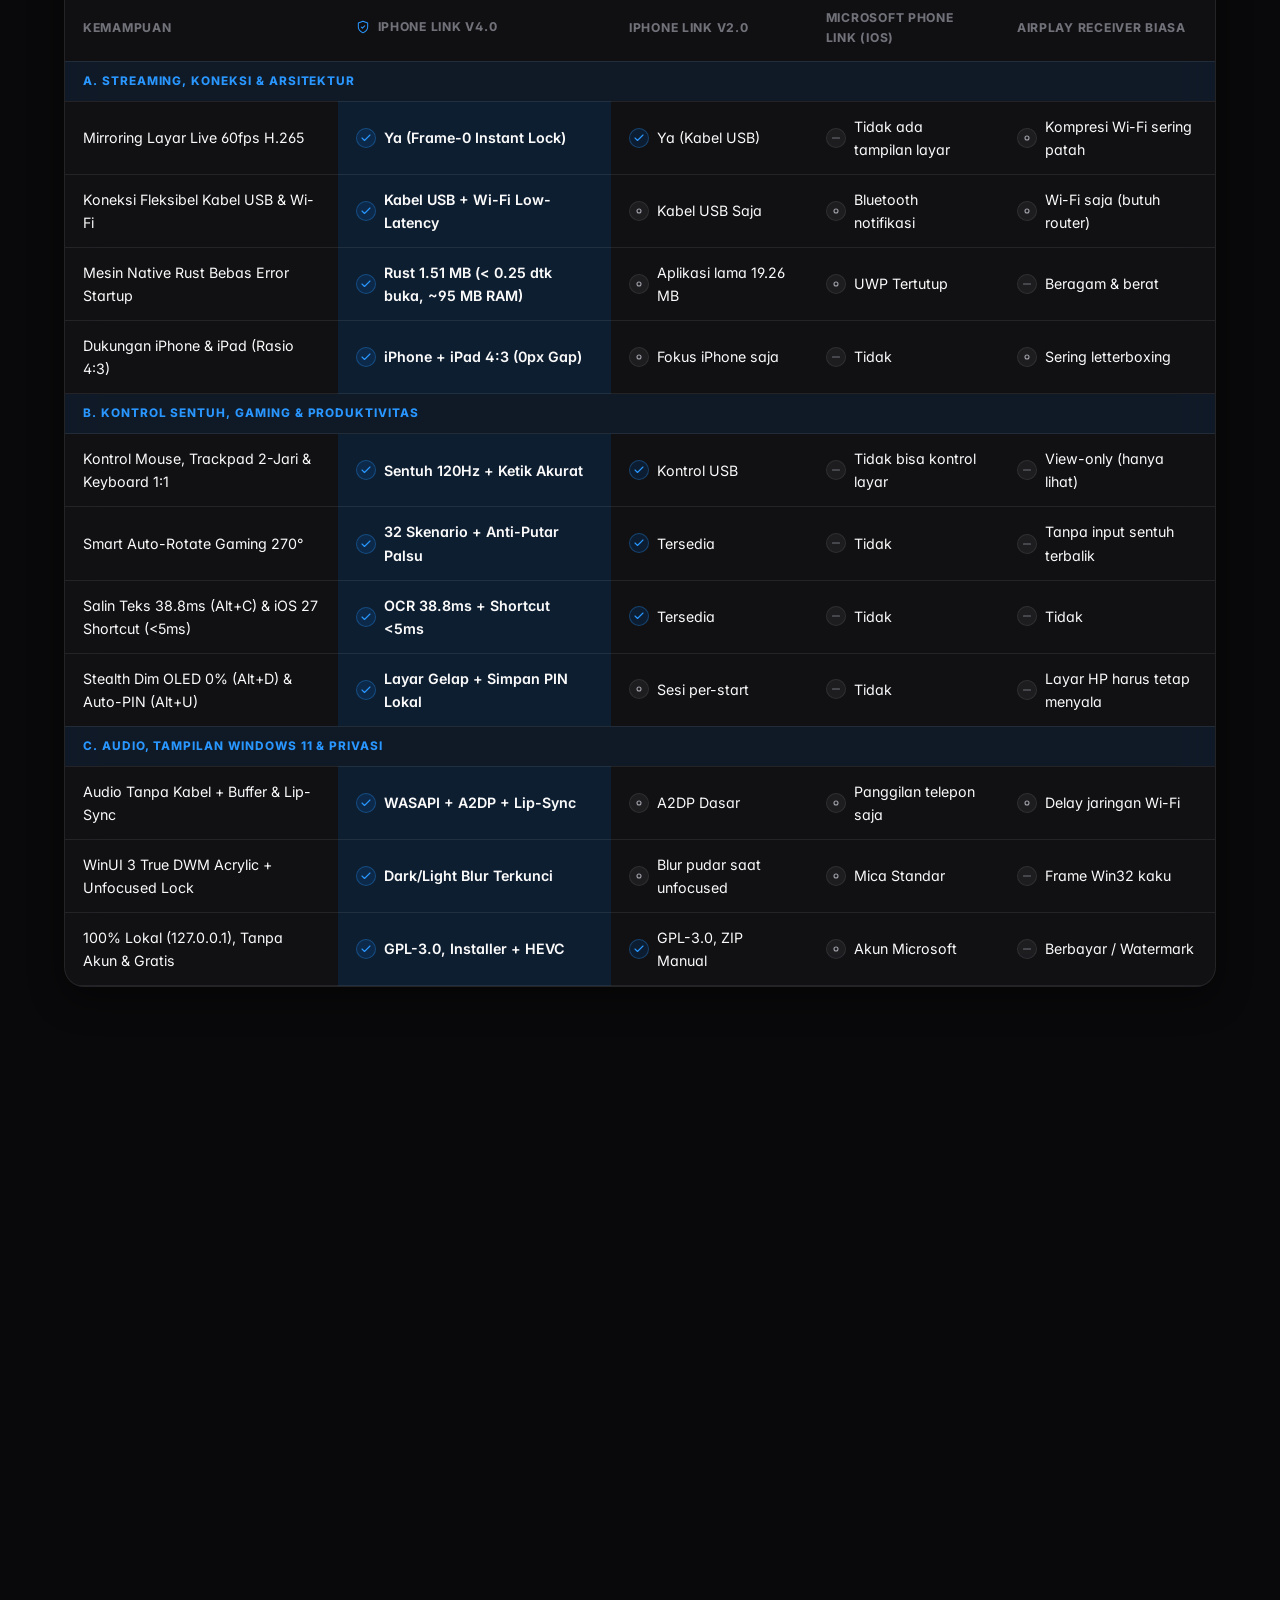
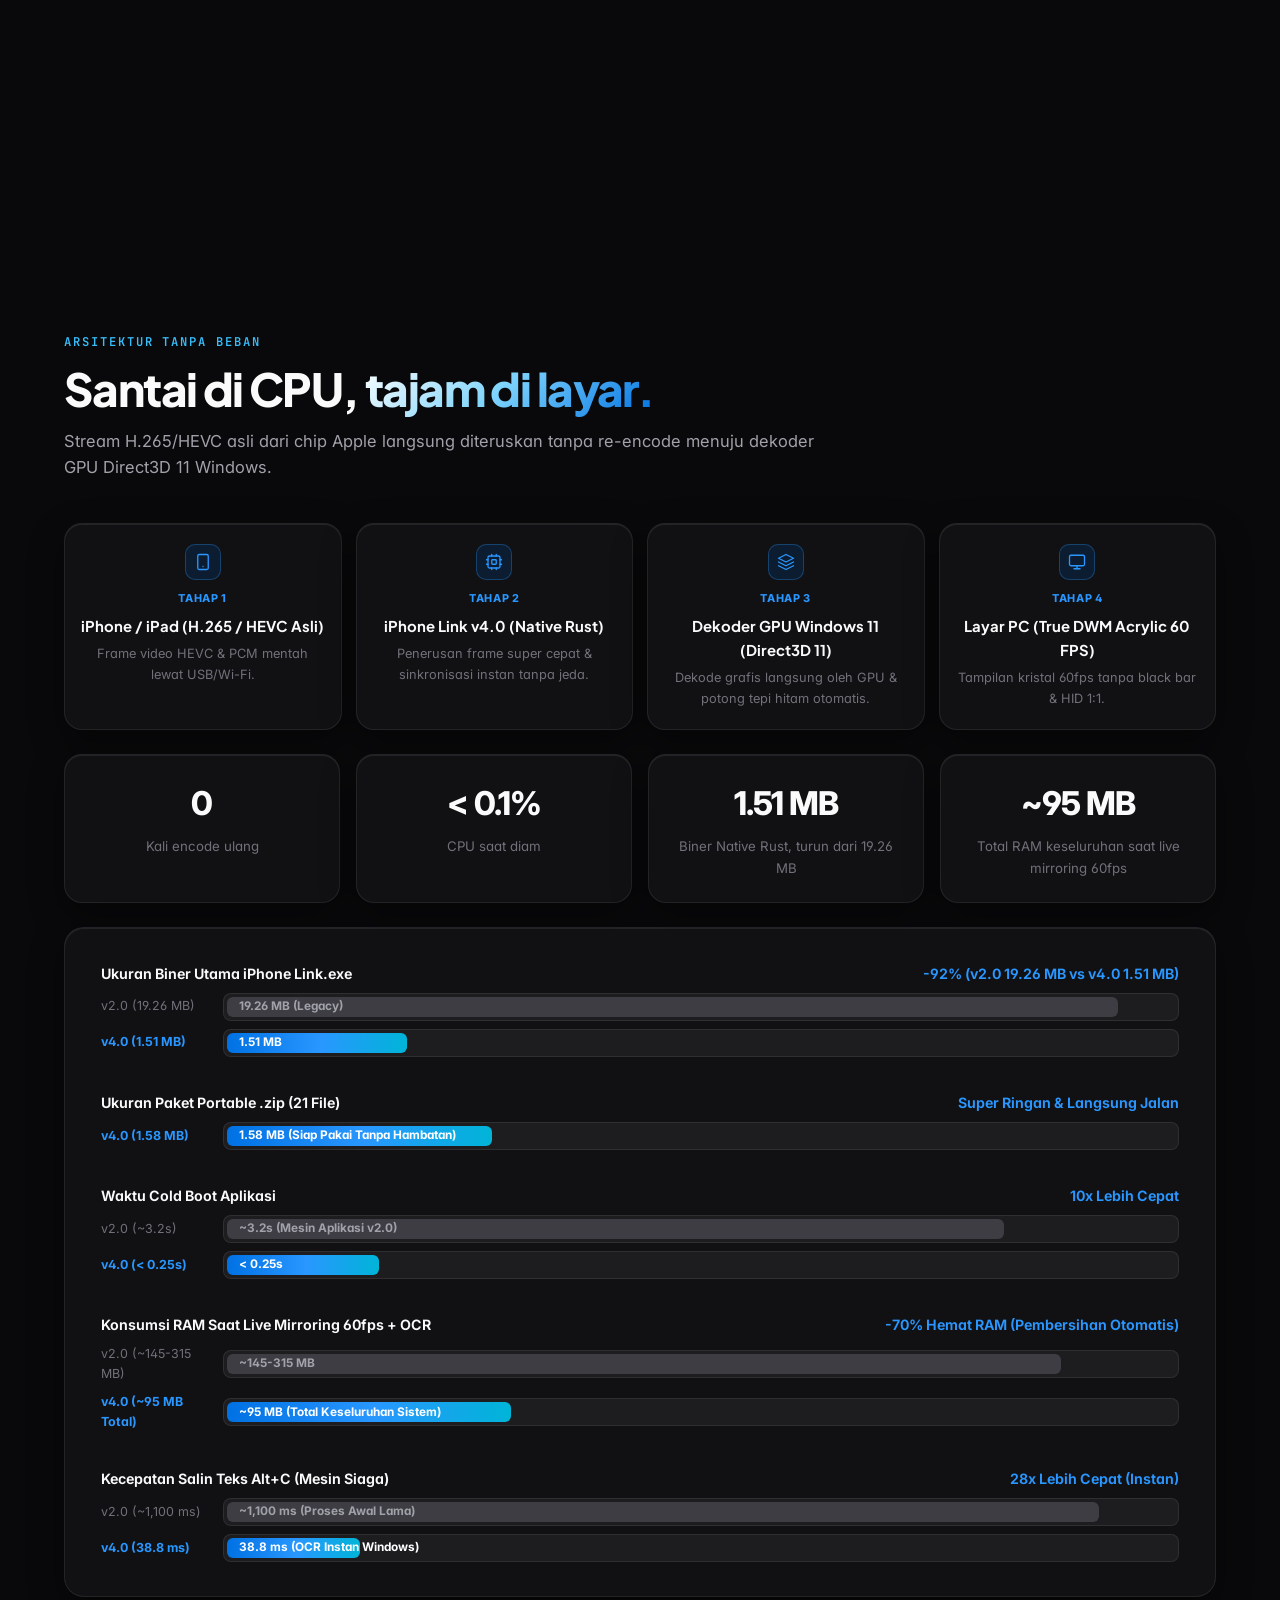
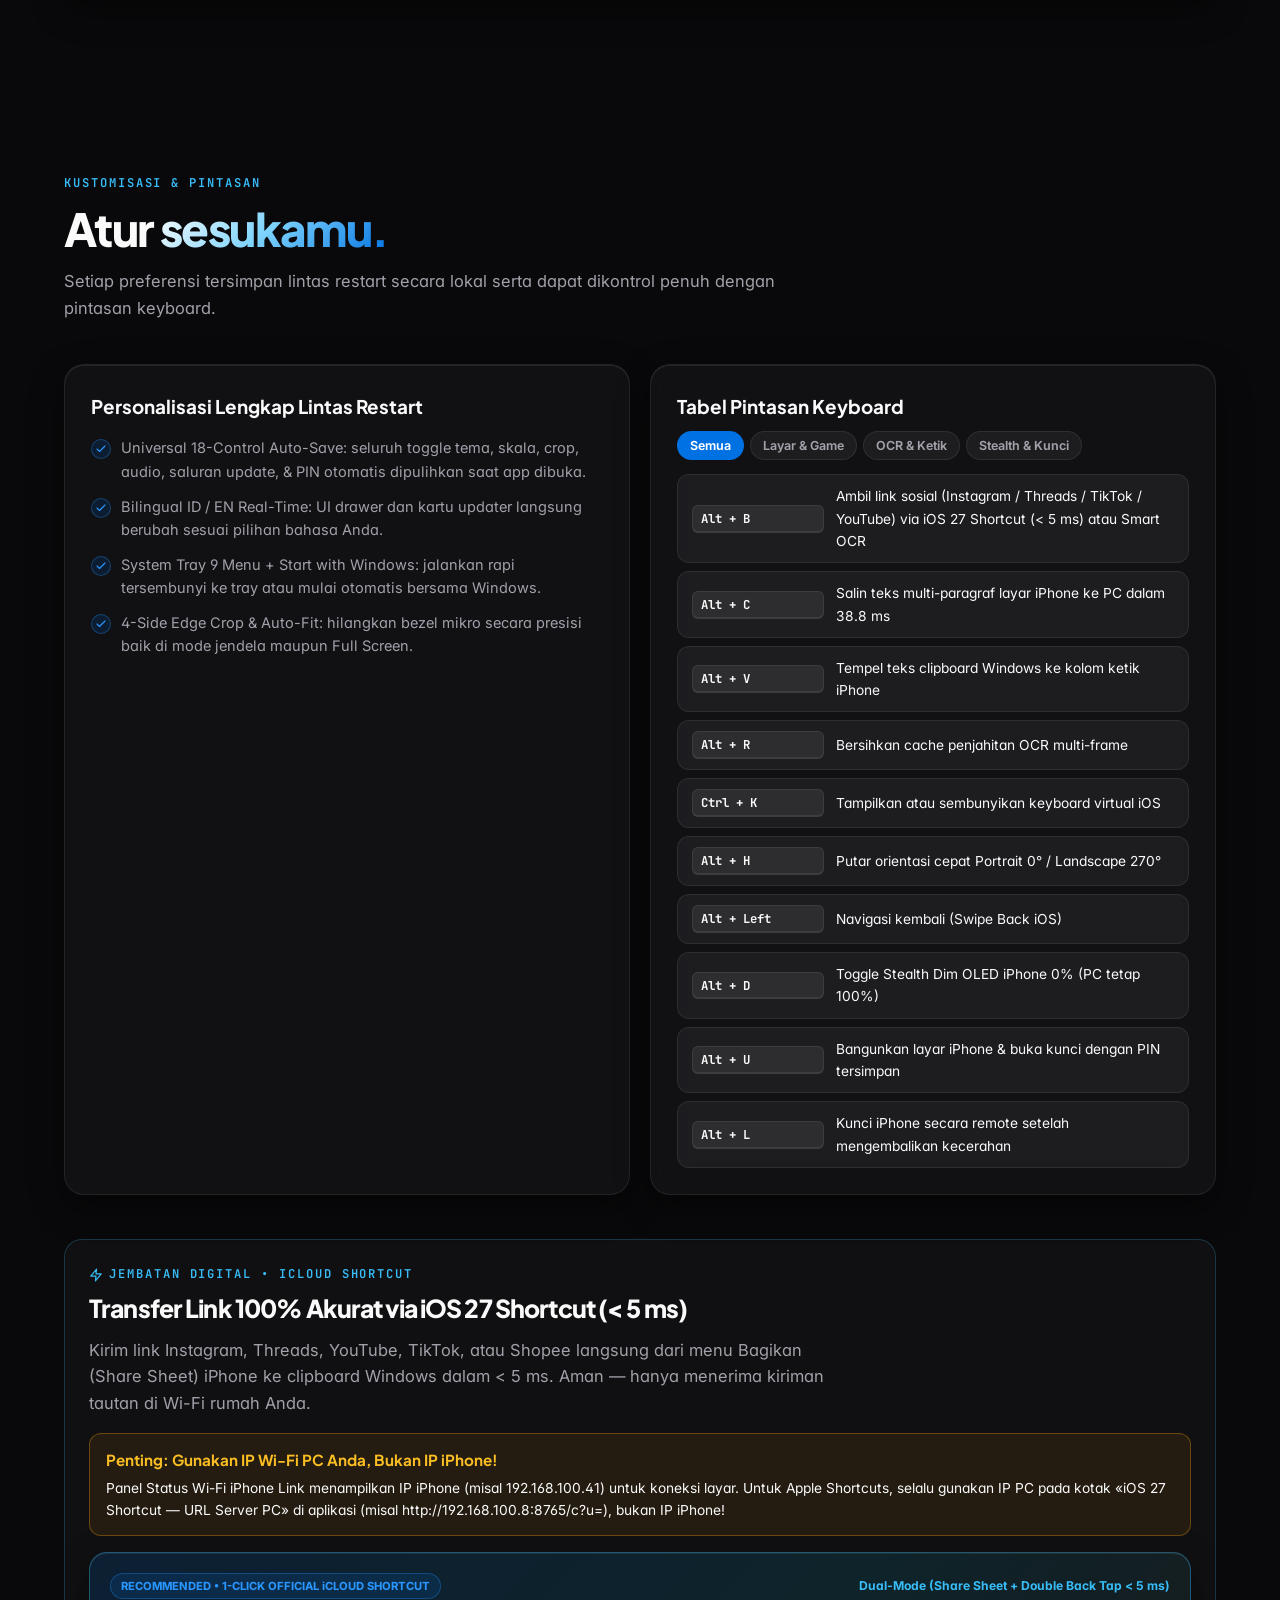
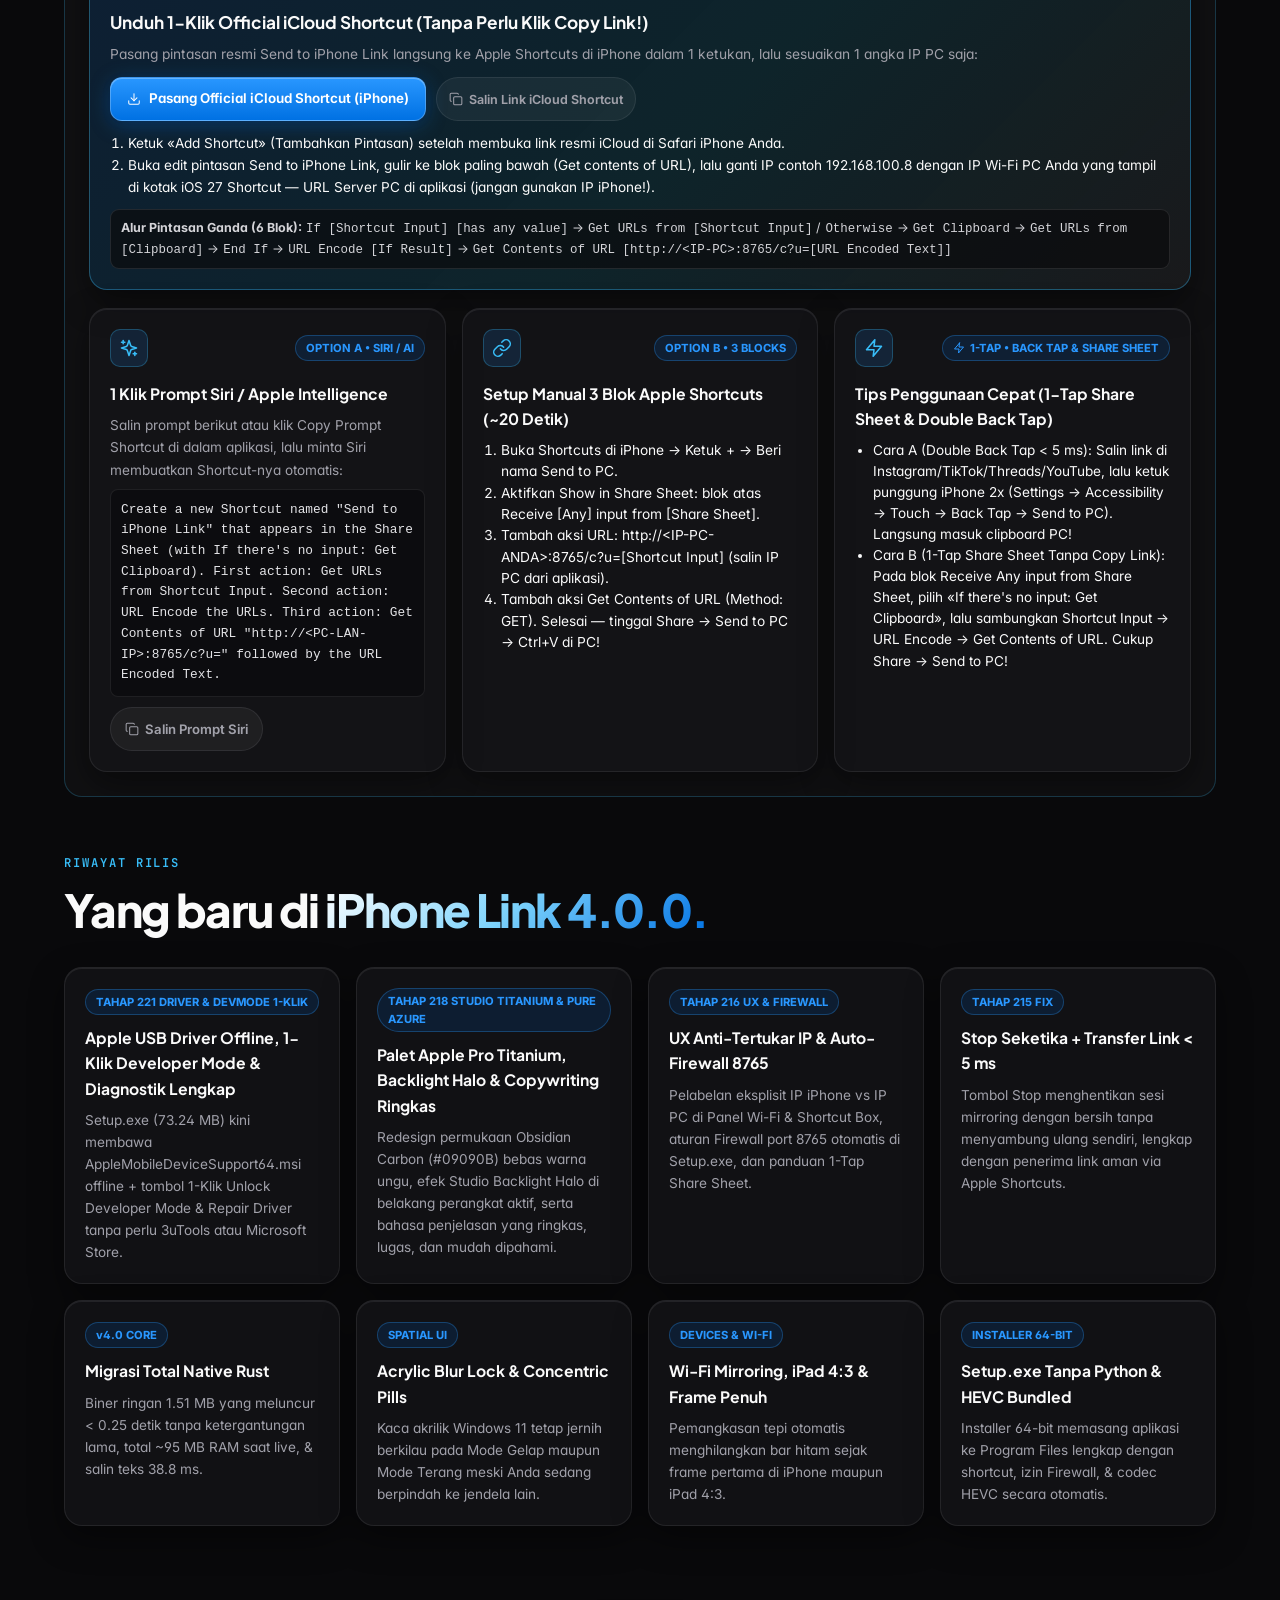
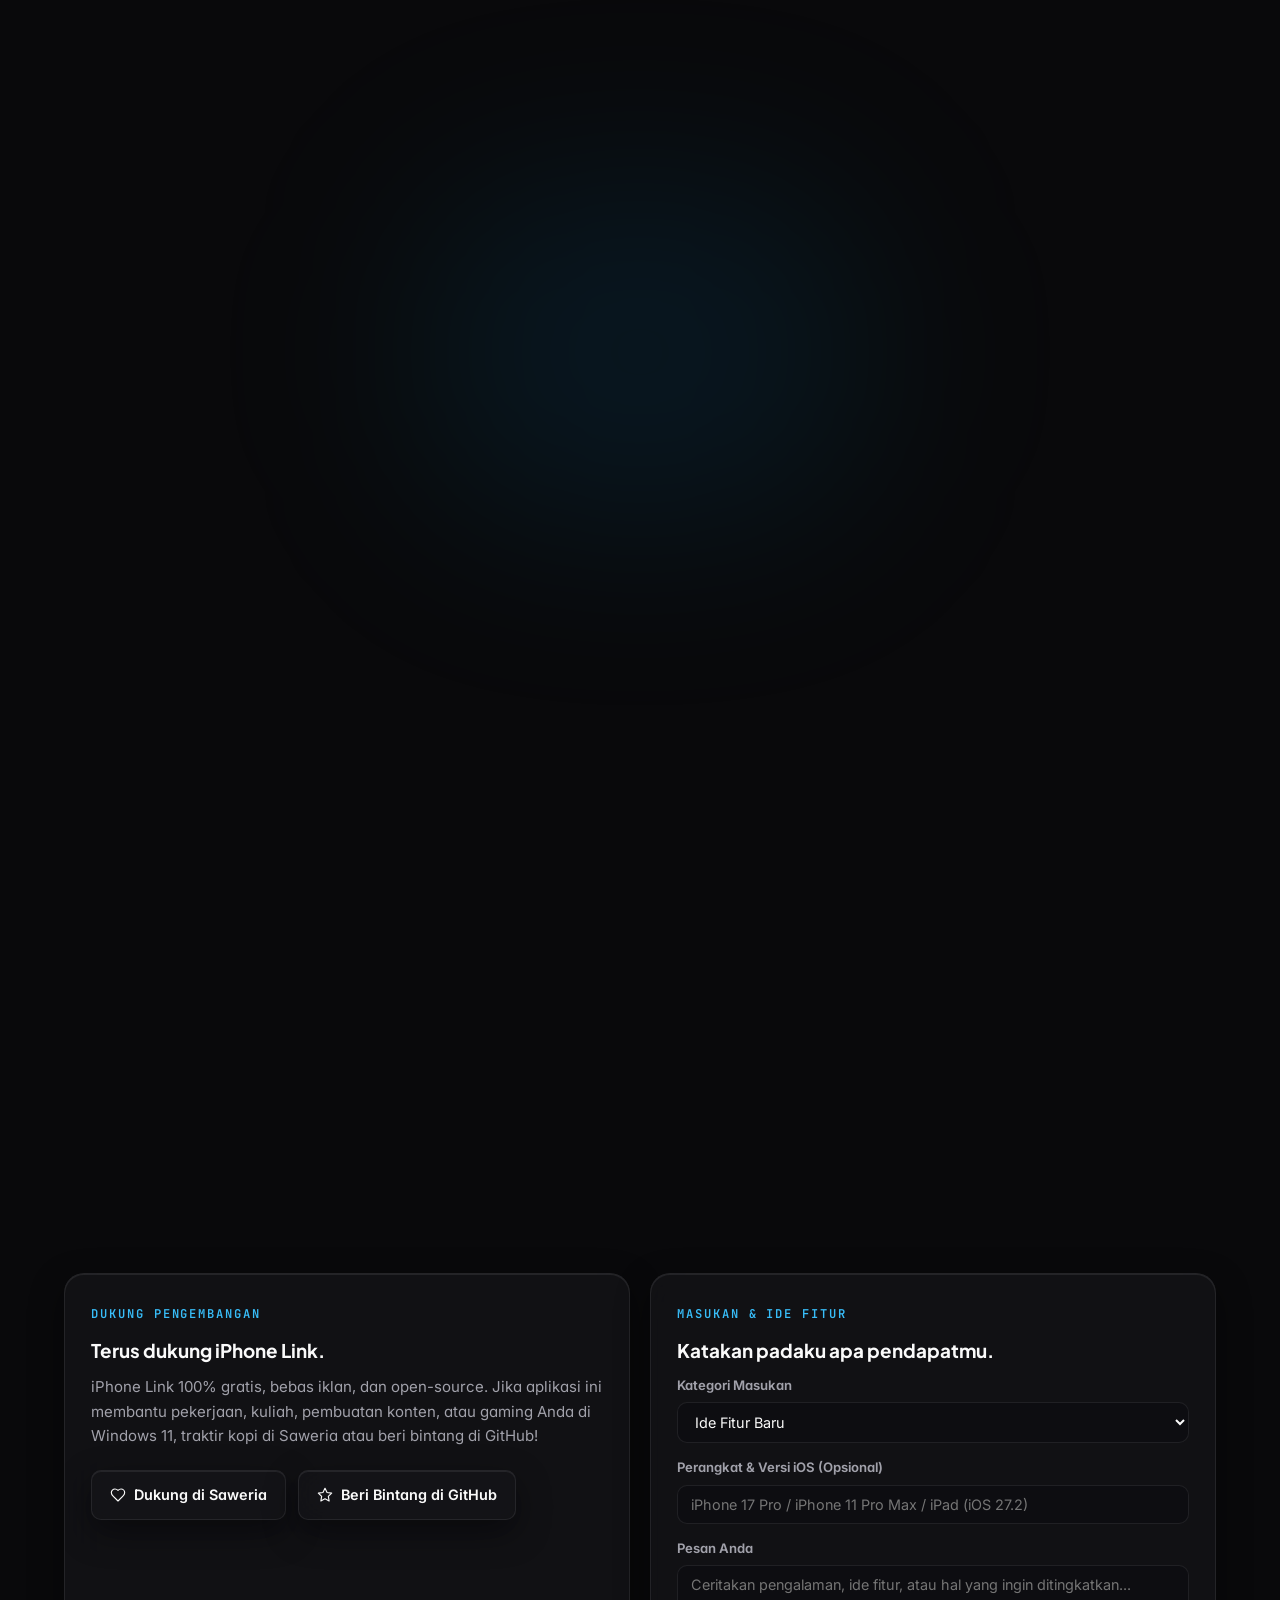
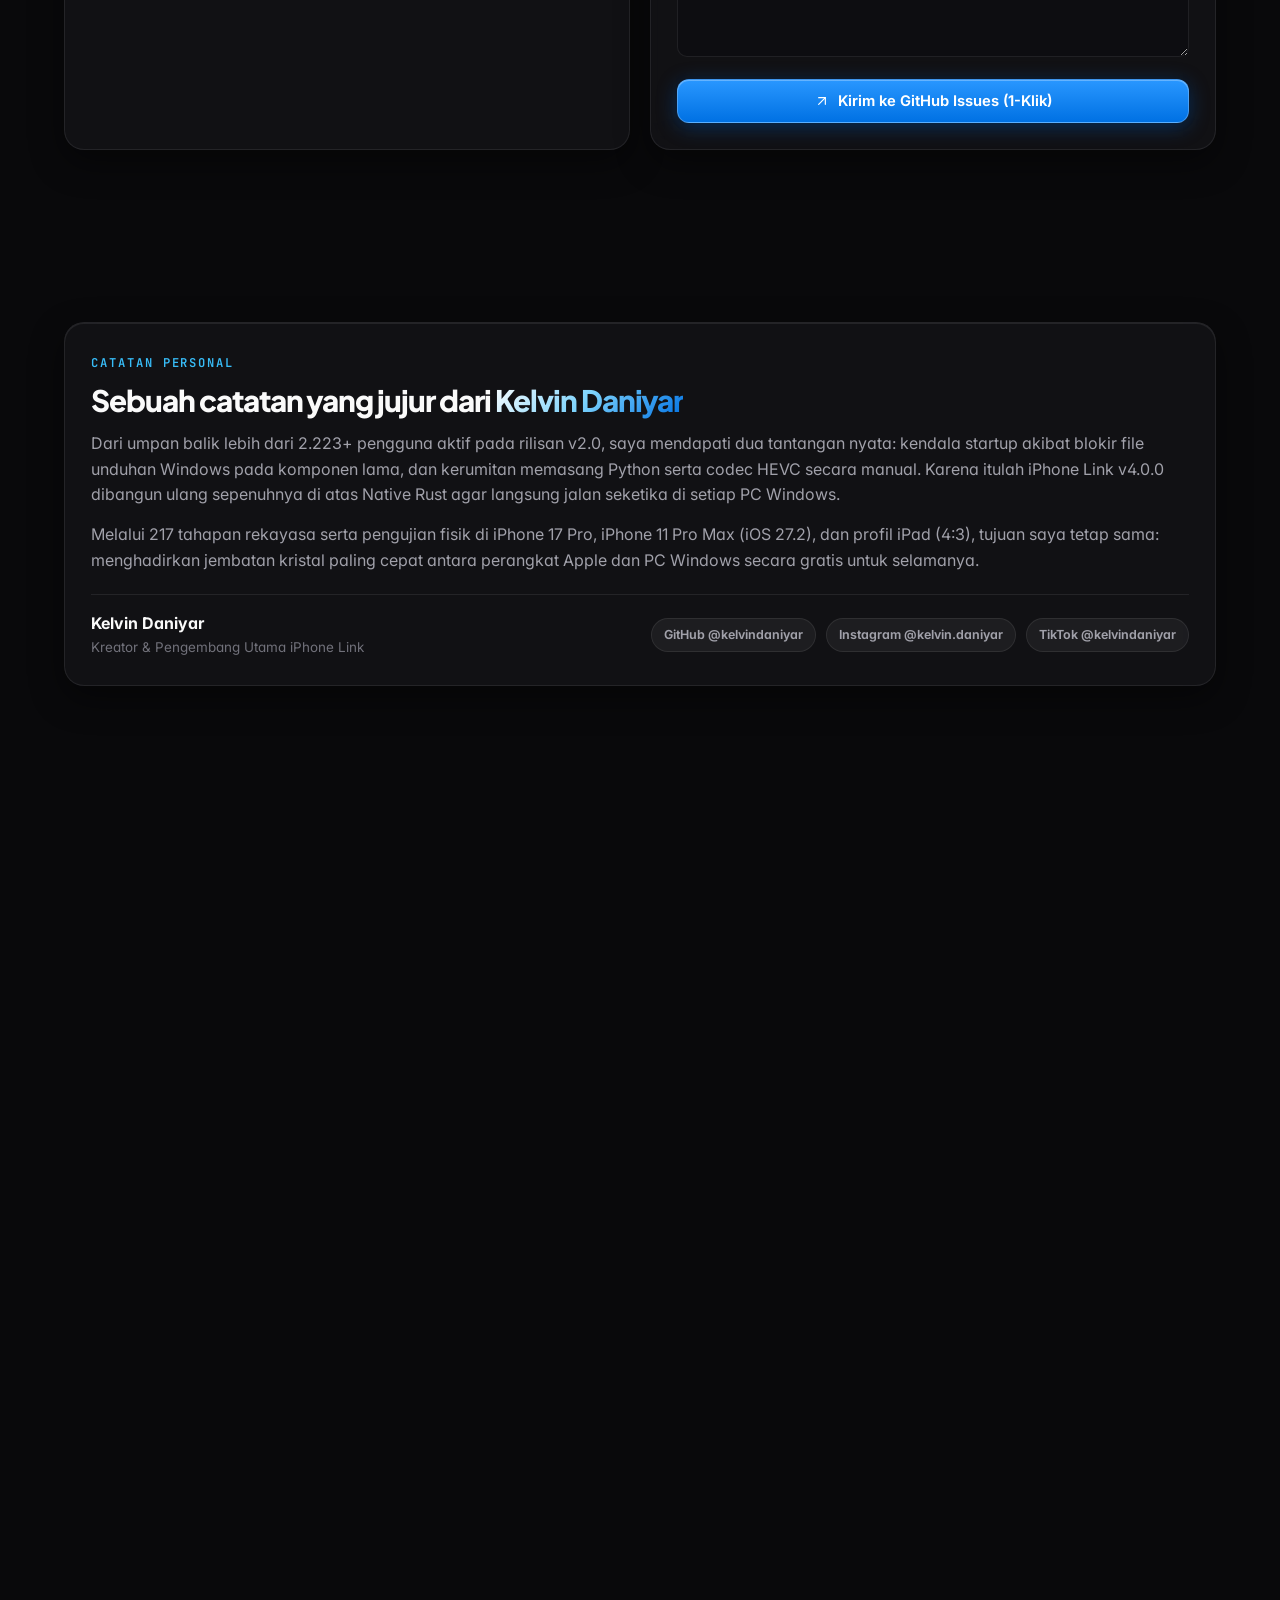
==== commit 02881a02: "feat(v4.0.0): official release iPhone Link v4.0.0 Native Rust Spatial Edition for Windows 10/11" ====
--- a/docs/index.html
+++ b/docs/index.html
@@ -5,12 +5,15 @@
   <meta name="viewport" content="width=device-width, initial-scale=1.0">
   <meta name="google-site-verification" content="6BpHaWmUVe8RGdDW3qo-7BWpkSm4SySQk0XZt4Y2e78" />
   <title>iPhone Link v4.0.0 - Your iPhone screen, native on Windows.</title>
-  <meta name="description" content="iPhone Link v4.0.0 (Native Rust Spatial Edition) oleh Kelvin Daniyar: Your iPhone screen, native on Windows. Mirroring iPhone &amp; iPad 60fps H.265 lewat Kabel USB &amp; Wi-Fi Low-Latency di Windows 11 64-Bit, True DWM Acrylic Blur, 32 Skenario Auto-Rotate, Smart OCR, Stealth Dim, Audio Tanpa Kabel, &amp; Installer 64-Bit tanpa Python.">
-  <meta name="keywords" content="iPhone Link v4.0, Your iPhone screen native on Windows, iPhone Mirroring Windows 11, Native Rust iPhone Link, Wi-Fi iPhone Mirroring PC, iPad Mirroring 4:3 Windows, Microsoft Phone Link iOS alternative, Kelvin Daniyar, iOS 27.2 iPhone 17 Pro, iPhone 11 Pro Max, eFootball 270 Auto Rotate">
+  <meta name="title" content="iPhone Link v4.0.0 - Your iPhone screen, native on Windows 11 (Free &amp; Open Source)">
+  <meta name="description" content="iPhone Link v4.0.0 (Native Rust Spatial Edition) oleh Kelvin Daniyar: Your iPhone screen, native on Windows. Mirroring iPhone &amp; iPad 60fps H.265 lewat Kabel USB &amp; Wi-Fi di Windows 11 64-Bit, kaca akrilik Windows 11, 32 Skenario Auto-Rotate, salin teks 38.8 ms, Stealth Dim OLED, Audio Nirkabel, &amp; Installer 64-Bit tanpa Python.">
+  <meta name="keywords" content="iPhone Link, iPhone Link v4.0, iPhone Link v4.0.0, mirroring iPhone ke Windows 11 gratis, aplikasi screen mirroring iPhone PC tanpa lag, cara menampilkan layar iPhone di laptop Windows, best free iPhone mirroring app for Windows 11, Microsoft Phone Link iPhone screen mirroring alternative, mirror iPhone to PC USB Wi-Fi 60fps, copy text from iPhone to Windows PC, iPad Mirroring 4:3 Windows, Native Rust iPhone Link, iOS 27.2 iPhone 17 Pro, iPhone 11 Pro Max, eFootball 270 Auto Rotate, Kelvin Daniyar">
   <meta name="author" content="Kelvin Daniyar">
   <meta name="robots" content="index, follow, max-image-preview:large, max-snippet:-1, max-video-preview:-1">
   <meta name="theme-color" content="#09090B">
   <link rel="canonical" href="https://kelvindaniyar.github.io/iphone-link/">
+  <link rel="llms-txt" href="https://kelvindaniyar.github.io/iphone-link/llms.txt">
+  <link rel="llms-full-txt" href="https://kelvindaniyar.github.io/iphone-link/llms-full.txt">
   <link rel="alternate" hreflang="id" href="https://kelvindaniyar.github.io/iphone-link/">
   <link rel="alternate" hreflang="en" href="https://kelvindaniyar.github.io/iphone-link/">
   <link rel="alternate" hreflang="x-default" href="https://kelvindaniyar.github.io/iphone-link/">
@@ -19,10 +22,12 @@
   <meta property="og:site_name" content="iPhone Link v4.0.0">
   <meta property="og:url" content="https://kelvindaniyar.github.io/iphone-link/">
   <meta property="og:title" content="iPhone Link v4.0.0 - Your iPhone screen, native on Windows.">
-  <meta property="og:description" content="Ditenagai mesin 100% Native Rust (1.33 MB, &lt; 0.25 dtk boot, 0.00% CPU idle), Kabel USB &amp; Wi-Fi 60fps H.265, True DWM Acrylic Blur, &amp; Installer 64-Bit dengan HEVC bawaan.">
+  <meta property="og:description" content="Ditenagai mesin Native Rust (1.51 MB, &lt; 0.25 dtk buka, ~95 MB RAM total), salin teks layar 38.8 ms, kirim link 1 ketukan (&lt; 5 ms), Kabel USB &amp; Wi-Fi 60fps H.265, Driver USB Apple + HEVC offline &amp; 1-Klik Unlock Developer Mode tanpa 3uTools.">
+  <meta property="og:image" content="https://kelvindaniyar.github.io/iphone-link/logo.svg">
   <meta name="twitter:card" content="summary_large_image">
   <meta name="twitter:title" content="iPhone Link v4.0.0 - Your iPhone screen, native on Windows.">
   <meta name="twitter:description" content="Your iPhone screen, native on Windows. USB &amp; Wi-Fi 60fps H.265, 100% Native Rust, Free &amp; Open Source (GPL-3.0).">
+  <meta name="twitter:image" content="https://kelvindaniyar.github.io/iphone-link/logo.svg">
 
   <link rel="icon" type="image/svg+xml" href="logo.svg">
   <link rel="preconnect" href="https://fonts.googleapis.com">
@@ -33,37 +38,164 @@
   <script type="application/ld+json">
   {
     "@context": "https://schema.org",
-    "@type": "SoftwareApplication",
-    "name": "iPhone Link",
-    "alternateName": "iPhone Link v4.0.0 Native Rust Spatial Edition for Windows 11",
-    "softwareVersion": "4.0.0",
-    "applicationCategory": "UtilitiesApplication",
-    "applicationSubCategory": "Screen Mirroring & Device Control",
-    "operatingSystem": "Windows 10, Windows 11 (64-bit)",
-    "url": "https://kelvindaniyar.github.io/iphone-link/",
-    "downloadUrl": "https://github.com/kelvindaniyar/iphone-link/releases/latest",
-    "installUrl": "https://github.com/kelvindaniyar/iphone-link/releases/latest/download/iPhone-Link-v4.0.0-Setup.exe",
-    "codeRepository": "https://github.com/kelvindaniyar/iphone-link",
-    "isBasedOn": "https://github.com/teyboxv1/pane-iphone-mirror-windows",
-    "license": "https://www.gnu.org/licenses/gpl-3.0.html",
-    "fileSize": "60.62 MB",
-    "description": "Your iPhone screen, native on Windows. Major Update v4.0.0 Native Rust architecture with USB & Wi-Fi Low-Latency 60fps H.265 mirroring for iPhone & iPad (4:3), True DWM Acrylic Blur Lock, 32-scenario Smart Auto-Rotate, Smart OCR, Stealth Dim, Wireless Audio + Lip-Sync, and 64-bit Installer with bundled HEVC.",
-    "offers": {
-      "@type": "Offer",
-      "price": "0",
-      "priceCurrency": "USD"
-    },
-    "author": {
-      "@type": "Person",
-      "name": "Kelvin Daniyar",
-      "url": "https://github.com/kelvindaniyar",
-      "sameAs": [
-        "https://github.com/kelvindaniyar",
-        "https://www.instagram.com/kelvin.daniyar/",
-        "https://www.tiktok.com/@kelvindaniyar",
-        "https://saweria.co/kelvindaniyar"
-      ]
-    }
+    "@graph": [
+      {
+        "@type": "SoftwareApplication",
+        "@id": "https://kelvindaniyar.github.io/iphone-link/#software",
+        "name": "iPhone Link",
+        "alternateName": [
+          "iPhone Link v4.0.0",
+          "iPhone Link Native Rust Edition",
+          "iPhone Mirroring for Windows 11"
+        ],
+        "softwareVersion": "4.0.0",
+        "applicationCategory": "UtilitiesApplication",
+        "applicationSubCategory": "Screen Mirroring & Device Control",
+        "operatingSystem": "Windows 10, Windows 11 (64-bit)",
+        "url": "https://kelvindaniyar.github.io/iphone-link/",
+        "downloadUrl": "https://github.com/kelvindaniyar/iphone-link/releases/latest/download/iPhone-Link-v4.0.0-Setup.exe",
+        "installUrl": "https://github.com/kelvindaniyar/iphone-link/releases/latest/download/iPhone-Link-v4.0.0-Setup.exe",
+        "codeRepository": "https://github.com/kelvindaniyar/iphone-link",
+        "isBasedOn": "https://github.com/teyboxv1/pane-iphone-mirror-windows",
+        "license": "https://www.gnu.org/licenses/gpl-3.0.html",
+        "fileSize": "73.24 MB",
+        "image": "https://kelvindaniyar.github.io/iphone-link/logo.svg",
+        "description": "Free and open-source (GPL-3.0) Native Rust iPhone and iPad screen mirroring for Windows 10 and Windows 11 64-bit over USB Cable and low-latency Wi-Fi at 60fps H.265, with ~95 MB total RAM, 38.8 ms instant screen OCR, sub-5 ms 1-tap iOS 27 Shortcut link transfer, wireless PC audio, 0% OLED Stealth Dim, and 1-click 64-bit Setup.exe installer.",
+        "featureList": [
+          "60fps H.265 USB & Wi-Fi Mirroring",
+          "~95 MB Ultra-Low RAM",
+          "38.8 ms Instant OCR Text Copy",
+          "<5 ms 1-Tap iOS 27 Shortcut Link Transfer",
+          "Wireless PC Audio",
+          "0% OLED Stealth Dim",
+          "32-Scenario Auto-Rotate Gaming",
+          "1-Click 64-Bit Installer"
+        ],
+        "offers": {
+          "@type": "Offer",
+          "price": "0",
+          "priceCurrency": "USD"
+        },
+        "author": {
+          "@type": "Person",
+          "name": "Kelvin Daniyar",
+          "url": "https://github.com/kelvindaniyar",
+          "sameAs": [
+            "https://github.com/kelvindaniyar",
+            "https://www.instagram.com/kelvin.daniyar/",
+            "https://www.tiktok.com/@kelvindaniyar",
+            "https://saweria.co/kelvindaniyar"
+          ]
+        }
+      },
+      {
+        "@type": "WebSite",
+        "@id": "https://kelvindaniyar.github.io/iphone-link/#website",
+        "name": "iPhone Link Official Website",
+        "url": "https://kelvindaniyar.github.io/iphone-link/",
+        "inLanguage": ["id-ID", "en-US"],
+        "publisher": {
+          "@type": "Person",
+          "name": "Kelvin Daniyar",
+          "url": "https://github.com/kelvindaniyar"
+        }
+      },
+      {
+        "@type": "FAQPage",
+        "@id": "https://kelvindaniyar.github.io/iphone-link/#faqpage",
+        "mainEntity": [
+          {
+            "@type": "Question",
+            "name": "Mengapa iPhone Link v4.0.0 menjadi alternatif gratis terbaik Microsoft Phone Link dan AirPlay di Windows 11?",
+            "acceptedAnswer": {
+              "@type": "Answer",
+              "text": "Microsoft Phone Link di iOS tidak mendukung tampilan layar iPhone langsung maupun kontrol mouse dan keyboard, sementara receiver AirPlay pihak ketiga umumnya berbayar atau memiliki lag tinggi. iPhone Link v4.0.0 ditenagai mesin Native Rust 1.51 MB dengan mirroring USB dan Wi-Fi 60fps H.265, Driver USB Apple + HEVC offline di Setup.exe, tombol 1-Klik Unlock Developer Mode tanpa 3uTools, audio nirkabel, salin teks layar 38.8 ms (Alt+C), dan konsumsi memori sekitar ~95 MB RAM secara 100% gratis dan open-source (GPL-3.0)."
+            }
+          },
+          {
+            "@type": "Question",
+            "name": "Apakah iPhone Link v4.0.0 benar-benar gratis dan aman tanpa akun cloud?",
+            "acceptedAnswer": {
+              "@type": "Answer",
+              "text": "Ya. iPhone Link v4.0.0 berlisensi open-source GPL-3.0, gratis 100% tanpa langganan atau watermark, bebas telemetri, tanpa login akun Microsoft atau Apple ID, dan memproses seluruh video, audio, OCR, serta PIN opsional secara lokal di PC Windows Anda (127.0.0.1)."
+            }
+          },
+          {
+            "@type": "Question",
+            "name": "Apakah saya perlu menginstal Python atau codec HEVC secara manual?",
+            "acceptedAnswer": {
+              "@type": "Answer",
+              "text": "Tidak sama sekali jika mengunduh Installer resmi iPhone-Link-v4.0.0-Setup.exe (73.24 MB). Wizard 64-bit otomatis memasang runtime terisolasi, Driver USB Apple (AppleMobileDeviceSupport64.msi) offline, Microsoft HEVC Video Extension offline, serta aturan Firewall Windows port 8765 agar siap pakai seketika."
+            }
+          },
+          {
+            "@type": "Question",
+            "name": "Bagaimana cara mengirim link Instagram, Threads, TikTok, atau YouTube dari iPhone ke PC dalam < 5 ms?",
+            "acceptedAnswer": {
+              "@type": "Answer",
+              "text": "Pasang 1-Klik Official iCloud Shortcut (https://www.icloud.com/shortcuts/bbb096d97e174c1386f15e31aedef8ff) di iPhone Anda, sesuaikan satu kali dengan IP Wi-Fi PC yang tampil pada kotak URL Server PC di aplikasi, lalu kirim link lewat Share Sheet atau Double Back Tap langsung ke clipboard Windows dalam < 5 ms."
+            }
+          },
+          {
+            "@type": "Question",
+            "name": "Perangkat Apple dan game apa saja yang didukung iPhone Link v4.0.0?",
+            "acceptedAnswer": {
+              "@type": "Answer",
+              "text": "Teruji fisik pada iPhone 17 Pro (Dynamic Island), iPhone 11 Pro Max (Notch) berbasis iOS 27.2, dan profil iPad rasio 4:3 (924x832 / 564x832). Fitur putar otomatis 32 skenario otomatis menyesuaikan orientasi landscape 270 derajat untuk eFootball, game kompetitif, dan YouTube Fullscreen."
+            }
+          },
+          {
+            "@type": "Question",
+            "name": "Bagaimana cara kerja Stealth Dim OLED 0% dan pengamanan privasi layar?",
+            "acceptedAnswer": {
+              "@type": "Answer",
+              "text": "Menekan Alt+D akan meredupkan layar OLED fisik iPhone hingga 0% agar perangkat tetap dingin, hemat daya, dan privat sementara tampilan mirror di PC Windows tetap terang 100%. Kecerahan iPhone otomatis dipulihkan saat sesi berakhir atau dikunci dengan Alt+L."
+            }
+          }
+        ]
+      },
+      {
+        "@type": "HowTo",
+        "@id": "https://kelvindaniyar.github.io/iphone-link/#howto",
+        "name": "Cara Mirroring Layar iPhone & iPad ke Windows 11 60fps dengan iPhone Link v4.0.0",
+        "description": "Panduan 3 langkah cepat menampilkan dan mengendalikan layar iPhone atau iPad di Windows 10/11 64-bit lewat Kabel USB atau Wi-Fi tanpa lag.",
+        "totalTime": "PT2M",
+        "tool": [
+          {
+            "@type": "HowToTool",
+            "name": "PC Windows 10 / 11 64-Bit"
+          },
+          {
+            "@type": "HowToTool",
+            "name": "iPhone atau iPad dengan Developer Mode aktif"
+          },
+          {
+            "@type": "HowToTool",
+            "name": "Kabel USB Lightning/USB-C atau jaringan Wi-Fi lokal yang sama"
+          }
+        ],
+        "step": [
+          {
+            "@type": "HowToStep",
+            "position": 1,
+            "name": "Unduh dan jalankan Installer iPhone-Link-v4.0.0-Setup.exe",
+            "text": "Unduh iPhone-Link-v4.0.0-Setup.exe (73.24 MB) dari situs resmi atau GitHub Releases lalu jalankan wizard 64-bit untuk memasang aplikasi, Driver USB Apple (AppleMobileDeviceSupport64.msi) offline, runtime terisolasi, aturan Firewall port 8765, dan codec video HEVC secara otomatis."
+          },
+          {
+            "@type": "HowToStep",
+            "position": 2,
+            "name": "Hubungkan iPhone atau iPad via Kabel USB atau Wi-Fi",
+            "text": "Colokkan kabel USB dan ketuk Trust This Computer, lalu klik tombol Munculkan Menu Developer Mode (1-Klik) langsung di kartu Detail Perangkat & Koneksi apabila toggle Developer Mode belum terlihat (tanpa perlu 3uTools)."
+          },
+          {
+            "@type": "HowToStep",
+            "position": 3,
+            "name": "Klik Mulai Mirroring dan kendalikan dari Windows",
+            "text": "Tekan Mulai Mirroring untuk menampilkan layar 60fps H.265 seketika beserta kontrol mouse, scroll trackpad dua jari, suara PC, salin teks 38.8 ms (Alt+C), dan kirim link 1 ketukan (< 5 ms)."
+          }
+        ]
+      }
+    ]
   }
   </script>
 </head>
@@ -136,7 +268,7 @@
           <button type="button" class="lang-btn is-active" id="btn-lang-id" data-lang-choice="id">ID</button>
           <button type="button" class="lang-btn" id="btn-lang-en" data-lang-choice="en">EN</button>
         </div>
-        <button type="button" class="nav-mobile-toggle" id="btn-mobile-nav" data-mobile-menu="true" aria-label="Menu">
+        <button type="button" class="nav-mobile-toggle" id="btn-mobile-nav" data-mobile-menu="true" aria-label="Menu" aria-expanded="false" aria-controls="nav-links">
           <svg class="ui-icon" viewBox="0 0 24 24" aria-hidden="true"><line x1="4" y1="7" x2="20" y2="7"/><line x1="4" y1="12" x2="20" y2="12"/><line x1="4" y1="17" x2="20" y2="17"/></svg>
         </button>
       </div>
@@ -171,9 +303,9 @@
             </p>
 
             <p class="hero-desc"
-               data-id="Mirroring Kabel USB &amp; Wi-Fi Low-Latency (60fps H.265), Audio Tanpa Kabel ke PC, mesin 100% Native Rust (&lt; 0.25 dtk boot, 0.00% CPU idle), WinUI 3 True DWM Acrylic Blur, 32 Skenario Smart Auto-Rotate, Smart OCR Copy-Paste (Alt+C), Stealth Dim (Alt+D), dan Installer 64-Bit mudah tanpa perlu download Python."
-               data-en="USB Cable &amp; Wi-Fi Low-Latency mirroring (60fps H.265), Wireless Audio to PC, 100% Native Rust engine (&lt; 0.25 s boot, 0.00% idle CPU), WinUI 3 True DWM Acrylic Blur, 32-scenario Smart Auto-Rotate, Smart OCR Copy-Paste (Alt+C), Stealth Dim (Alt+D), and an effortless 64-Bit Installer with zero Python required.">
-              Mirroring Kabel USB &amp; Wi-Fi Low-Latency (60fps H.265), Audio Tanpa Kabel ke PC, mesin 100% Native Rust (&lt; 0.25 dtk boot, 0.00% CPU idle), WinUI 3 True DWM Acrylic Blur, 32 Skenario Smart Auto-Rotate, Smart OCR Copy-Paste (Alt+C), Stealth Dim (Alt+D), dan Installer 64-Bit mudah tanpa perlu download Python.
+               data-id="Kendalikan iPhone &amp; iPad langsung dari PC Windows lewat Kabel USB atau Wi-Fi 60fps yang responsif. Ringan dengan ~95 MB RAM, audio nirkabel sejernih kristal, salin teks layar dalam 38.8 ms (Alt+C), kirim link sosmed 1 ketukan (&lt; 5 ms), redupkan layar iPhone seketika (Alt+D), dan langsung jalan lewat Setup.exe."
+               data-en="Control your iPhone &amp; iPad right from Windows via Cable USB or smooth 60fps Wi-Fi. Featherweight ~95 MB RAM, crystal-clear wireless audio, 38.8 ms screen text copy (Alt+C), 1-tap link sharing (&lt; 5 ms), private OLED dim (Alt+D), and a single Setup.exe installer.">
+              Kendalikan iPhone &amp; iPad langsung dari PC Windows lewat Kabel USB atau Wi-Fi 60fps yang responsif. Ringan dengan ~95 MB RAM, audio nirkabel sejernih kristal, salin teks layar dalam 38.8 ms (Alt+C), kirim link sosmed 1 ketukan (&lt; 5 ms), redupkan layar iPhone seketika (Alt+D), dan langsung jalan lewat Setup.exe.
             </p>
 
             <div class="hero-device-pills" id="hero-device-pills">
@@ -212,9 +344,9 @@
 
             <div class="hero-telemetry">
               <span class="dot-live" aria-hidden="true"></span>
-              <span data-id="Versi 4.0.0 &middot; Biner Rust 1.44 MB &middot; Installer 60.62 MB &middot; Gratis &amp; Open Source (GPL-3.0) &middot; 2.223+ unduhan"
-                    data-en="Version 4.0.0 &middot; Rust Binary 1.44 MB &middot; Installer 60.62 MB &middot; Free &amp; Open Source (GPL-3.0) &middot; 2,223+ downloads">
-                Versi 4.0.0 &middot; Biner Rust 1.44 MB &middot; Installer 60.62 MB &middot; Gratis &amp; Open Source (GPL-3.0) &middot; 2.223+ unduhan
+              <span data-id="Versi 4.0.0 &middot; Biner Rust 1.51 MB &middot; Installer All-in-One 73.24 MB &middot; Gratis &amp; Open Source (GPL-3.0) &middot; 2.223+ unduhan"
+                    data-en="Version 4.0.0 &middot; Rust Binary 1.51 MB &middot; All-in-One Installer 73.24 MB &middot; Free &amp; Open Source (GPL-3.0) &middot; 2,223+ downloads">
+                Versi 4.0.0 &middot; Biner Rust 1.51 MB &middot; Installer All-in-One 73.24 MB &middot; Gratis &amp; Open Source (GPL-3.0) &middot; 2.223+ unduhan
               </span>
             </div>
           </div>
@@ -727,14 +859,25 @@
                     <svg class="ui-icon ico-sm" viewBox="0 0 24 24" aria-hidden="true"><path d="M3 7V5a2 2 0 0 1 2-2h2"/><path d="M17 3h2a2 2 0 0 1 2 2v2"/><path d="M21 17v2a2 2 0 0 1-2 2h-2"/><path d="M7 21H5a2 2 0 0 1-2-2v-2"/><line x1="7" x2="17" y1="12" y2="12"/></svg>
                     <span data-sim-txt="btnOcr">Salin OCR (Alt+C)</span>
                   </button>
+                  <button type="button" class="sim-act-btn" id="sim-btn-grablink">
+                    <svg class="ui-icon ico-sm" viewBox="0 0 24 24" aria-hidden="true"><path d="M10 13a5 5 0 0 0 7.54.54l3-3a5 5 0 0 0-7.07-7.07l-1.72 1.71"/><path d="M14 11a5 5 0 0 0-7.54-.54l-3 3a5 5 0 0 0 7.07 7.07l1.71-1.71"/></svg>
+                    <span data-sim-txt="btnGrabLink">Ambil Link (Alt+B)</span>
+                  </button>
                   <button type="button" class="sim-act-btn" id="sim-btn-clearcache">
                     <svg class="ui-icon ico-sm" viewBox="0 0 24 24" aria-hidden="true"><path d="M3 6h18"/><path d="M19 6v14c0 1-1 2-2 2H7c-1 0-2-1-2-2V6"/><path d="M8 6V4c0-1 1-2 2-2h4c1 0 2 1 2 2v2"/></svg>
                     <span data-sim-txt="btnCache">Clear Cache (Alt+R)</span>
                   </button>
-                  <button type="button" class="sim-act-btn" id="sim-btn-kb">
+                  <button type="button" class="sim-act-btn" id="sim-btn-kb" style="grid-column:span 2;">
                     <svg class="ui-icon ico-sm" viewBox="0 0 24 24" aria-hidden="true"><rect width="20" height="16" x="2" y="4" rx="2"/><path d="M6 8h.001"/><path d="M10 8h.001"/><path d="M14 8h.001"/><path d="M18 8h.001"/><path d="M8 12h.001"/><path d="M12 12h.001"/><path d="M16 12h.001"/><path d="M7 16h10"/></svg>
                     <span data-sim-txt="btnKb">Keyboard (Ctrl+K)</span>
                   </button>
+                </div>
+                <div id="sim-shortcut-url-box" style="margin-top:6px;padding:7px 9px;border-radius:10px;background:rgba(0,180,216,0.09);border:1px solid rgba(0,180,216,0.28);font-size:0.68rem;line-height:1.4;">
+                  <div style="display:flex;align-items:center;justify-content:space-between;gap:4px;">
+                    <strong style="color:#38BDF8;">iOS 27 Shortcut:</strong>
+                    <span style="padding:1px 6px;border-radius:999px;background:rgba(0,120,212,0.22);color:#7DD3FC;font-weight:700;font-size:0.62rem;">[GUNAKAN IP PC]</span>
+                  </div>
+                  <code style="display:block;margin-top:3px;font-family:var(--font-mono);color:#E2E8F0;word-break:break-all;">http://192.168.100.8:8765/c?u=</code>
                 </div>
               </div>
 
@@ -786,6 +929,22 @@
                 </button>
                 <div id="sim-upd-status" style="font-size:0.72rem;color:#10B981;min-height:16px;">v4.0.0 Native Rust Ready</div>
               </div>
+
+              <!-- 8. Detail Perangkat & Diagnostik Driver (#sim-card-diagnostics) -->
+              <div class="sim-dcard" id="sim-card-diagnostics">
+                <h4 class="sim-dcard-title" data-sim-txt="secDiag">DETAIL PERANGKAT &amp; DIAGNOSTIK</h4>
+                <div style="display:grid;gap:4px;font-size:0.71rem;line-height:1.45;">
+                  <div class="sim-row-between"><span>Apple USB Driver</span><strong style="color:#10B981;" data-sim-txt="diagInstalled">Terpasang</strong></div>
+                  <div class="sim-row-between"><span>Apple Mobile Device Service</span><strong style="color:#10B981;" data-sim-txt="diagRunning">Berjalan (Started)</strong></div>
+                  <div class="sim-row-between"><span>TCP Port 27015</span><strong style="color:#10B981;">Normal</strong></div>
+                  <div class="sim-row-between"><span>Developer Mode (iOS)</span><strong id="sim-diag-devmode-val" style="color:#10B981;" data-sim-txt="diagDevActive">Aktif (Enabled)</strong></div>
+                  <div class="sim-row-between"><span>HEVC Video Extension</span><strong style="color:#10B981;" data-sim-txt="diagHevcOk">Terpasang (60fps)</strong></div>
+                </div>
+                <button type="button" class="sim-act-btn" id="sim-btn-unlock-devmode" style="margin-top:6px;justify-content:center;">
+                  <svg class="ui-icon ico-sm" viewBox="0 0 24 24" aria-hidden="true"><path d="M12 22s8-4 8-10V5l-8-3-8 3v7c0 6 8 10 8 10z"/><path d="m9 12 2 2 4-4"/></svg>
+                  <span data-sim-txt="btnUnlockDevmode">Unlock Developer Mode (1-Klik)</span>
+                </button>
+              </div>
             </aside>
           </div>
         </div>
@@ -815,32 +974,32 @@
                 </div>
                 <span class="tag-badge tag-new">NATIVE RUST v4.0</span>
               </div>
-              <h3 data-id="Dirancang Ulang dengan Native Rust untuk Kecepatan &amp; Kestabilan Mutlak"
-                  data-en="Re-Engineered in Native Rust for Absolute Speed &amp; Stability">
-                Dirancang Ulang dengan Native Rust untuk Kecepatan &amp; Kestabilan Mutlak
+              <h3 data-id="Dibangun Ulang di Atas Native Rust. Cepat, Ringan, &amp; Andal."
+                  data-en="Rebuilt in Native Rust. Fast, Light, and Effortless.">
+                Dibangun Ulang di Atas Native Rust. Cepat, Ringan, &amp; Andal.
               </h3>
-              <p data-id="Meninggalkan ketergantungan Python.Runtime.dll dan PyWebView lama: jendela Native Win32 + WebView2 + Direct3D 11 meluncur instan dan siap dipakai berjam-jam."
-                 data-en="Replacing legacy Python.Runtime.dll and PyWebView overhead: native Win32 + WebView2 + Direct3D 11 boots instantaneously for multi-hour sessions.">
-                Meninggalkan ketergantungan Python.Runtime.dll dan PyWebView lama: jendela Native Win32 + WebView2 + Direct3D 11 meluncur instan dan siap dipakai berjam-jam.
+              <p data-id="Bebas dari masalah aplikasi versi lama yang lambat dan rentan crash: jendela asli Windows 11 meluncur dalam sekejap dan tetap stabil dipakai bekerja maupun bermain berjam-jam."
+                 data-en="Free from legacy startup overhead and runtime crashes: native Windows 11 graphics launch in a blink and stay rock-solid for hours of work or play.">
+                Bebas dari masalah aplikasi versi lama yang lambat dan rentan crash: jendela asli Windows 11 meluncur dalam sekejap dan tetap stabil dipakai bekerja maupun bermain berjam-jam.
               </p>
             </div>
 
             <div class="lead-metrics-4">
               <div class="lead-metric-box">
                 <div class="lead-metric-val">60 FPS</div>
-                <div class="lead-metric-lbl" data-id="USB &amp; Wi-Fi Low Latency" data-en="USB &amp; Wi-Fi Low Latency">USB &amp; Wi-Fi Low Latency</div>
+                <div class="lead-metric-lbl" data-id="USB &amp; Wi-Fi Responsif + Transisi Halus" data-en="Responsive USB &amp; Wi-Fi + Smooth Transitions">USB &amp; Wi-Fi Responsif + Transisi Halus</div>
               </div>
               <div class="lead-metric-box">
-                <div class="lead-metric-val" data-id="&lt; 0.25 dtk" data-en="&lt; 0.25 s">&lt; 0.25 dtk</div>
-                <div class="lead-metric-lbl" data-id="Instant Cold Boot" data-en="Instant Cold Boot">Instant Cold Boot</div>
+                <div class="lead-metric-val">~95 MB RAM</div>
+                <div class="lead-metric-lbl" data-id="Super Hemat Memori saat Live Streaming" data-en="Ultra-Low Total Memory During Live Stream">Super Hemat Memori saat Live Streaming</div>
               </div>
               <div class="lead-metric-box">
-                <div class="lead-metric-val">0.00%</div>
-                <div class="lead-metric-lbl" data-id="CPU Saat Idle" data-en="Idle CPU Usage">CPU Saat Idle</div>
+                <div class="lead-metric-val">&lt; 5 ms</div>
+                <div class="lead-metric-lbl" data-id="Transfer Link 1 Ketukan dari iPhone ke PC" data-en="1-Tap iPhone-to-PC Link Transfer (100% Accurate)">Transfer Link 1 Ketukan dari iPhone ke PC</div>
               </div>
               <div class="lead-metric-box">
-                <div class="lead-metric-val">32/32</div>
-                <div class="lead-metric-lbl" data-id="Skenario Auto-Rotate Lulus" data-en="Auto-Rotate Scenarios Passed">Skenario Auto-Rotate Lulus</div>
+                <div class="lead-metric-val">38.8 ms</div>
+                <div class="lead-metric-lbl" data-id="Salin Teks Layar Instan (Alt+C)" data-en="Instant Screen Text Copy (Alt+C)">Salin Teks Layar Instan (Alt+C)</div>
               </div>
             </div>
           </article>
@@ -853,9 +1012,9 @@
               </div>
               <span class="tag-badge tag-new">NEW v4.0</span>
             </div>
-            <h3 data-id="Mirroring Wi-Fi &amp; Kabel USB" data-en="Wi-Fi &amp; USB Cable Mirroring">Mirroring Wi-Fi &amp; Kabel USB</h3>
-            <p data-id="Beralih fleksibel antara Kabel USB 60fps tanpa batas atau Wi-Fi Low-Latency tanpa kabel di jaringan lokal yang sama."
-               data-en="Switch effortlessly between full-speed 60fps USB cable and cable-free Wi-Fi Low-Latency on your local network.">Beralih fleksibel antara Kabel USB 60fps tanpa batas atau Wi-Fi Low-Latency tanpa kabel di jaringan lokal yang sama.</p>
+            <h3 data-id="Mirroring Wi-Fi &amp; Kabel USB Seketika" data-en="Instant Wi-Fi &amp; USB Cable Mirroring">Mirroring Wi-Fi &amp; Kabel USB Seketika</h3>
+            <p data-id="Pilih Kabel USB 60fps untuk latensi nol atau Wi-Fi bebas kabel dengan animasi Start/Stop mulus tanpa pernah menyambung ulang secara tidak sengaja."
+               data-en="Choose zero-latency 60fps USB Cable or clutter-free Wi-Fi with smooth macOS-style Start/Stop choreography that never unexpectedly reconnects.">Pilih Kabel USB 60fps untuk latensi nol atau Wi-Fi bebas kabel dengan animasi Start/Stop mulus tanpa pernah menyambung ulang secara tidak sengaja.</p>
           </article>
 
           <article class="bento-card">
@@ -865,9 +1024,9 @@
               </div>
               <span class="tag-badge tag-upgrade">UPGRADE</span>
             </div>
-            <h3 data-id="Audio Tanpa Kabel + Lip-Sync" data-en="Wireless Audio + Lip-Sync">Audio Tanpa Kabel + Lip-Sync</h3>
-            <p data-id="Alirkan suara iPhone/iPad ke speaker Windows via WASAPI + Bluetooth A2DP dengan preset buffer Rendah/Normal/Tinggi dan sinkronisasi bibir."
-               data-en="Stream iOS audio to PC speakers via WASAPI + Bluetooth A2DP with Low/Normal/High jitter buffer presets and lip-sync guard.">Alirkan suara iPhone/iPad ke speaker Windows via WASAPI + Bluetooth A2DP dengan preset buffer Rendah/Normal/Tinggi dan sinkronisasi bibir.</p>
+            <h3 data-id="Audio Jernih Langsung di Speaker PC" data-en="Crystal Audio Straight to PC Speakers">Audio Jernih Langsung di Speaker PC</h3>
+            <p data-id="Suara game, musik, dan video iPhone mengalir sinkron ke headset atau speaker Windows lewat mesin audio Native Rust bebas patah-patah."
+               data-en="iPhone games, music, and video audio flow cleanly to your Windows speakers or headset through a low-latency Native Rust audio engine.">Suara game, musik, dan video iPhone mengalir sinkron ke headset atau speaker Windows lewat mesin audio Native Rust bebas patah-patah.</p>
           </article>
 
           <article class="bento-card">
@@ -877,9 +1036,9 @@
               </div>
               <span class="tag-badge tag-upgrade">UPGRADE</span>
             </div>
-            <h3 data-id="WinUI 3 True DWM Acrylic Blur + Lock" data-en="WinUI 3 True DWM Acrylic Blur + Lock">WinUI 3 True DWM Acrylic Blur + Lock</h3>
-            <p data-id="Kaca akrilik DWM Windows 11 asli (Mode Gelap &amp; Terang) yang tetap tembus kabur walau jendela tidak fokus (WM_NCACTIVATE)."
-               data-en="Genuine Windows 11 DWM Acrylic glass (Dark &amp; Light Frost) locked against grey reset even when unfocused (WM_NCACTIVATE).">Kaca akrilik DWM Windows 11 asli (Mode Gelap &amp; Terang) yang tetap tembus kabur walau jendela tidak fokus (WM_NCACTIVATE).</p>
+            <h3 data-id="Kaca Akrilik Windows 11 + ~95 MB RAM" data-en="Windows 11 Acrylic Glass + ~95 MB RAM">Kaca Akrilik Windows 11 + ~95 MB RAM</h3>
+            <p data-id="Efek kaca buram elegan tetap jernih meski kamu berpindah ke aplikasi lain, dengan pengelolaan memori otomatis agar RAM selalu hemat di ~95 MB."
+               data-en="Translucent Windows 11 Acrylic glass stays glowing even in the background, backed by automatic memory optimization holding total RAM around ~95 MB.">Efek kaca buram elegan tetap jernih meski kamu berpindah ke aplikasi lain, dengan pengelolaan memori otomatis agar RAM selalu hemat di ~95 MB.</p>
           </article>
 
           <article class="bento-card">
@@ -889,9 +1048,9 @@
               </div>
               <span class="tag-badge tag-new">NEW v4.0</span>
             </div>
-            <h3 data-id="Dukungan iPhone &amp; iPad (4:3)" data-en="iPhone &amp; iPad (4:3) Support">Dukungan iPhone &amp; iPad (4:3)</h3>
-            <p data-id="Profil rasio terkalibrasi penuh untuk iPhone Dynamic Island/Notch dan iPad 4:3 (924x832 / 564x832) dengan 0px celah scrollbar."
-               data-en="Precision aspect-ratio profiles for Dynamic Island/Notch iPhones and 4:3 iPads (924x832 / 564x832) with 0px scrollbar gap.">Profil rasio terkalibrasi penuh untuk iPhone Dynamic Island/Notch dan iPad 4:3 (924x832 / 564x832) dengan 0px celah scrollbar.</p>
+            <h3 data-id="Dukungan Penuh iPhone &amp; iPad (4:3)" data-en="Full iPhone &amp; iPad (4:3) Support">Dukungan Penuh iPhone &amp; iPad (4:3)</h3>
+            <p data-id="Tampilan presisi menyesuaikan layar iPhone Dynamic Island, Notch, maupun iPad 4:3 (924x832 / 564x832) dengan pas tanpa celah hitam."
+               data-en="Tailored proportions for Dynamic Island iPhones, Notch models, and 4:3 iPads (924x832 / 564x832) with zero visual clutter.">Tampilan presisi menyesuaikan layar iPhone Dynamic Island, Notch, maupun iPad 4:3 (924x832 / 564x832) dengan pas tanpa celah hitam.</p>
           </article>
 
           <article class="bento-card">
@@ -901,9 +1060,9 @@
               </div>
               <span class="tag-badge tag-upgrade">UPGRADE</span>
             </div>
-            <h3 data-id="Smart Auto-Rotate 32 Skenario (270&deg;)" data-en="Smart Auto-Rotate 32 Scenarios (270&deg;)">Smart Auto-Rotate 32 Skenario (270&deg;)</h3>
-            <p data-id="Otomatis masuk 270&deg; widescreen untuk game seperti eFootball dan YouTube Fullscreen, sembari menjaga Home Screen dan TikTok tetap 0&deg;."
-               data-en="Enters 270&deg; widescreen for games like eFootball and YouTube Fullscreen while guarding Home Screen and TikTok at 0&deg;.">Otomatis masuk 270&deg; widescreen untuk game seperti eFootball dan YouTube Fullscreen, sembari menjaga Home Screen dan TikTok tetap 0&deg;.</p>
+            <h3 data-id="Putar Otomatis Pintar untuk 32 Skenario" data-en="Smart Auto-Rotate Across 32 Scenarios">Putar Otomatis Pintar untuk 32 Skenario</h3>
+            <p data-id="Otomatis melebar ke mode landscape 270&deg; saat bermain game seperti eFootball atau menonton YouTube, namun menjaga TikTok dan Home Screen tetap vertikal."
+               data-en="Automatically expands to 270&deg; widescreen for games like eFootball and YouTube Fullscreen while keeping Home Screen and TikTok upright.">Otomatis melebar ke mode landscape 270&deg; saat bermain game seperti eFootball atau menonton YouTube, namun menjaga TikTok dan Home Screen tetap vertikal.</p>
           </article>
 
           <article class="bento-card">
@@ -911,11 +1070,11 @@
               <div class="bento-icon ico-amber" aria-hidden="true">
                 <svg viewBox="0 0 24 24"><path d="M3 7V5a2 2 0 0 1 2-2h2"/><path d="M17 3h2a2 2 0 0 1 2 2v2"/><path d="M21 17v2a2 2 0 0 1-2 2h-2"/><path d="M7 21H5a2 2 0 0 1-2-2v-2"/><path d="M7 8h8"/><path d="M7 12h10"/><path d="M7 16h6"/></svg>
               </div>
-              <span class="tag-badge tag-upgrade">UPGRADE</span>
-            </div>
-            <h3 data-id="Smart OCR Copy-Paste (Alt+C / Alt+V)" data-en="Smart OCR Copy-Paste (Alt+C / Alt+V)">Smart OCR Copy-Paste (Alt+C / Alt+V)</h3>
-            <p data-id="Salin catatan multi-paragraf dari layar iPhone langsung ke Clipboard Windows (Alt+C) atau ketik teks PC ke iPhone lewat HID (Alt+V)."
-               data-en="Extract multi-paragraph notes from the iOS canvas to Windows Clipboard (Alt+C) or paste PC text into iPhone via HID (Alt+V).">Salin catatan multi-paragraf dari layar iPhone langsung ke Clipboard Windows (Alt+C) atau ketik teks PC ke iPhone lewat HID (Alt+V).</p>
+              <span class="tag-badge tag-new">38.8ms OCR + &lt;5ms LINK</span>
+            </div>
+            <h3 data-id="Salin Teks 38.8 ms &amp; Transfer Link &lt; 5 ms" data-en="38.8 ms Text Copy &amp; &lt; 5 ms Link Share">Salin Teks 38.8 ms &amp; Transfer Link &lt; 5 ms</h3>
+            <p data-id="Salin banyak paragraf langsung dari layar iPhone ke PC (Alt+C) atau kirim link Instagram, Threads, TikTok, &amp; YouTube 1 ketukan via iOS Shortcut."
+               data-en="Copy multi-paragraph text straight off your iPhone screen (Alt+C) or send Instagram, Threads, TikTok, &amp; YouTube links in 1 tap via Apple Shortcuts.">Salin banyak paragraf langsung dari layar iPhone ke PC (Alt+C) atau kirim link Instagram, Threads, TikTok, &amp; YouTube 1 ketukan via iOS Shortcut.</p>
           </article>
 
           <article class="bento-card">
@@ -925,9 +1084,9 @@
               </div>
               <span class="tag-badge tag-upgrade">UPGRADE</span>
             </div>
-            <h3 data-id="Mac-Style Stealth Dim (Alt+D)" data-en="Mac-Style Stealth Dim (Alt+D)">Mac-Style Stealth Dim (Alt+D)</h3>
-            <p data-id="Redupkan OLED fisik iPhone hingga 0% lewat kanal tunggal 0x0070 agar tetap dingin &amp; privat sementara mirror di PC tetap terang 100%."
-               data-en="Drop physical iPhone OLED brightness to 0% over single-channel 0x0070 to stay cool and private while PC mirror stays 100% bright.">Redupkan OLED fisik iPhone hingga 0% lewat kanal tunggal 0x0070 agar tetap dingin &amp; privat sementara mirror di PC tetap terang 100%.</p>
+            <h3 data-id="Layar iPhone Tetap Gelap &amp; Privat (Alt+D)" data-en="Private Stealth Screen Dim (Alt+D)">Layar iPhone Tetap Gelap &amp; Privat (Alt+D)</h3>
+            <p data-id="Redupkan layar OLED iPhone hingga 0% agar hemat baterai, tetap dingin, dan menjaga privasi sementara layar mirror di PC tetap terang 100%."
+               data-en="Dim your physical iPhone OLED display down to 0% to stay cool and private while your Windows mirror stays 100% vivid and bright.">Redupkan layar OLED iPhone hingga 0% agar hemat baterai, tetap dingin, dan menjaga privasi sementara layar mirror di PC tetap terang 100%.</p>
           </article>
 
           <article class="bento-card">
@@ -937,9 +1096,9 @@
               </div>
               <span class="tag-badge tag-upgrade">UPGRADE</span>
             </div>
-            <h3 data-id="Auto-Unlock PIN Permanen (Alt+U)" data-en="Permanent Auto-Unlock PIN (Alt+U)">Auto-Unlock PIN Permanen (Alt+U)</h3>
-            <p data-id="Simpan PIN 6-digit lokal (user_settings.json + localStorage) lintas restart untuk membuka kunci iPhone otomatis dengan satu pintasan."
-               data-en="Persist your 6-digit unlock PIN locally across restarts to wake and unlock your iPhone automatically with a single shortcut.">Simpan PIN 6-digit lokal (user_settings.json + localStorage) lintas restart untuk membuka kunci iPhone otomatis dengan satu pintasan.</p>
+            <h3 data-id="Buka Kunci iPhone Otomatis dengan PIN (Alt+U)" data-en="Instant PIN Auto-Unlock (Alt+U)">Buka Kunci iPhone Otomatis dengan PIN (Alt+U)</h3>
+            <p data-id="Simpan PIN 6-digit secara aman hanya di PC Anda agar iPhone dapat dibangunkan dan dibuka kuncinya dengan satu pintasan keyboard."
+               data-en="Store your 6-digit passcode safely on your own PC to wake and unlock your iPhone cleanly with a single keyboard shortcut.">Simpan PIN 6-digit secara aman hanya di PC Anda agar iPhone dapat dibangunkan dan dibuka kuncinya dengan satu pintasan keyboard.</p>
           </article>
 
           <article class="bento-card">
@@ -949,9 +1108,9 @@
               </div>
               <span class="tag-badge tag-new">NEW v4.0</span>
             </div>
-            <h3 data-id="Built-in Software Updater (OTA)" data-en="Built-in Software Updater (OTA)">Built-in Software Updater (OTA)</h3>
-            <p data-id="Kartu Pembaruan Perangkat Lunak di dalam drawer dan menu Tray Check for Updates dengan opsi saluran Stabil atau Beta plus verifikasi SHA-256."
-               data-en="Integrated Software Update card in the drawer and System Tray with Stable/Beta channel switch and SHA-256 verification.">Kartu Pembaruan Perangkat Lunak di dalam drawer dan menu Tray Check for Updates dengan opsi saluran Stabil atau Beta plus verifikasi SHA-256.</p>
+            <h3 data-id="Pembaruan Otomatis Langsung di Aplikasi" data-en="Built-In Automatic Updates (OTA)">Pembaruan Otomatis Langsung di Aplikasi</h3>
+            <p data-id="Periksa versi baru langsung dari panel Settings atau System Tray dengan pilihan rilis Stabil/Beta dan verifikasi keamanan SHA-256."
+               data-en="Check for new versions right inside Settings or System Tray with Stable/Beta release channels and built-in SHA-256 verification.">Periksa versi baru langsung dari panel Settings atau System Tray dengan pilihan rilis Stabil/Beta dan verifikasi keamanan SHA-256.</p>
           </article>
 
           <article class="bento-card">
@@ -961,9 +1120,9 @@
               </div>
               <span class="tag-badge tag-new">NEW v4.0</span>
             </div>
-            <h3 data-id="Universal 18-Control Auto-Save &amp; Bilingual" data-en="Universal 18-Control Auto-Save &amp; Bilingual">Universal 18-Control Auto-Save &amp; Bilingual</h3>
-            <p data-id="Seluruh 18 toggle/slider drawer dan pilihan bahasa ID/EN tersimpan permanen lintas restart dengan konsistensi DOM 100%."
-               data-en="All 18 drawer controls and full ID/EN UI localization persist cleanly across restarts with 100% DOM consistency.">Seluruh 18 toggle/slider drawer dan pilihan bahasa ID/EN tersimpan permanen lintas restart dengan konsistensi DOM 100%.</p>
+            <h3 data-id="Semua Preferensi Tersimpan Otomatis (ID &amp; EN)" data-en="18-Control Auto-Save &amp; Instant ID / EN">Semua Preferensi Tersimpan Otomatis (ID &amp; EN)</h3>
+            <p data-id="Mulai dari tema, mode pas layar, pengaturan audio, crop tepi, hingga bahasa Indonesia/Inggris langsung pulih utuh setiap kali app dibuka."
+               data-en="Theme, fit mode, edge crop, audio settings, and Indonesian/English language restore seamlessly across every restart.">Mulai dari tema, mode pas layar, pengaturan audio, crop tepi, hingga bahasa Indonesia/Inggris langsung pulih utuh setiap kali app dibuka.</p>
           </article>
 
           <article class="bento-card">
@@ -973,9 +1132,9 @@
               </div>
               <span class="tag-badge tag-new">NEW v4.0</span>
             </div>
-            <h3 data-id="Installer 64-Bit Tanpa Python + HEVC Bundled" data-en="64-Bit Python-Free Installer + HEVC Bundled">Installer 64-Bit Tanpa Python + HEVC Bundled</h3>
-            <p data-id="Inno Setup 64-bit menginstal runtime terpadu, aturan Firewall LAN, dan ekstensi Microsoft HEVC offline dalam satu proses tanpa Python sistem."
-               data-en="64-bit Inno Setup packs a self-contained runtime, LAN firewall rules, and offline Microsoft HEVC extension with zero system Python needed.">Inno Setup 64-bit menginstal runtime terpadu, aturan Firewall LAN, dan ekstensi Microsoft HEVC offline dalam satu proses tanpa Python sistem.</p>
+            <h3 data-id="1-Klik Setup.exe All-in-One: Apple Driver + Codec HEVC + Firewall" data-en="All-in-One 64-Bit Installer: Apple Driver + HEVC + Firewall">1-Klik Setup.exe All-in-One: Apple Driver + Codec HEVC + Firewall</h3>
+            <p data-id="Cukup instal 1 file Setup.exe (73.24 MB): Driver USB Apple, codec video HEVC, runtime terisolasi, &amp; izin Firewall Shortcut terpasang offline tanpa perlu Python atau Microsoft Store."
+               data-en="Install once with Setup.exe (73.24 MB): Apple USB Driver, offline HEVC video codec, isolated runtime, and Shortcut Firewall permissions install automatically without Python or Microsoft Store.">Cukup instal 1 file Setup.exe (73.24 MB): Driver USB Apple, codec video HEVC, runtime terisolasi, &amp; izin Firewall Shortcut terpasang offline tanpa perlu Python atau Microsoft Store.</p>
           </article>
         </div>
       </div>
@@ -1001,7 +1160,7 @@
         </div>
 
         <!-- TABEL 1: NEW IN v4.0 (12 ITEMS) -->
-        <div class="glass-table-card" id="table-new">
+        <div class="glass-table-card evo-table-card" id="table-new">
           <div class="glass-table-header">
             <h3>
               <span class="tag-badge tag-new">NEW v4.0</span>
@@ -1013,7 +1172,7 @@
             <span style="font-size:0.8rem;color:var(--text-muted);" data-id="Eksklusif Edisi Native Rust v4.0.0" data-en="Exclusive to Native Rust v4.0.0">Eksklusif Edisi Native Rust v4.0.0</span>
           </div>
           <div class="table-scroll">
-            <table class="data-table">
+            <table class="data-table evo-table">
               <thead>
                 <tr>
                   <th style="width:52px;">#</th>
@@ -1022,25 +1181,25 @@
                 </tr>
               </thead>
               <tbody>
-                <tr><td>1</td><td><strong>Mirroring Wi-Fi Low Latency</strong></td><td data-id="Koneksi nirkabel AirPlay/Lockdown di jaringan lokal tanpa kabel dengan tombol switch Kabel/Wi-Fi instan." data-en="Wireless local-network AirPlay/Lockdown mirroring with instant USB Cable/Wi-Fi switching.">Koneksi nirkabel AirPlay/Lockdown di jaringan lokal tanpa kabel dengan tombol switch Kabel/Wi-Fi instan.</td></tr>
-                <tr><td>2</td><td><strong data-id="Mesin 100% Native Rust (1.33 MB)" data-en="100% Native Rust Engine (1.33 MB)">Mesin 100% Native Rust (1.33 MB)</strong></td><td data-id="Biner utama Win32 + WebView2 menyusut 93% dari 19.26 MB menjadi ~1.33 MB dengan cold boot &lt; 0.25 dtk dan 0.00% CPU idle." data-en="Main Win32 + WebView2 binary drops 93% from 19.26 MB to ~1.33 MB with &lt; 0.25 s cold boot and 0.00% idle CPU.">Biner utama Win32 + WebView2 menyusut 93% dari 19.26 MB menjadi ~1.33 MB dengan cold boot &lt; 0.25 dtk dan 0.00% CPU idle.</td></tr>
-                <tr><td>3</td><td><strong data-id="Installer 64-Bit (Setup.exe) Tanpa Python" data-en="64-Bit Setup.exe Zero Python Required">Installer 64-Bit (Setup.exe) Tanpa Python</strong></td><td data-id="Inno Setup 64-bit (C:\Program Files\iPhone Link) menyertakan runtime Python 3.12 terisolasi &amp; aturan firewall tanpa perlu instal Python manual." data-en="64-bit Inno Setup (C:\Program Files\iPhone Link) bundles an isolated Python 3.12 runtime and firewall rules with zero manual Python setup.">Inno Setup 64-bit (C:\Program Files\iPhone Link) menyertakan runtime Python 3.12 terisolasi &amp; aturan firewall tanpa perlu instal Python manual.</td></tr>
-                <tr><td>4</td><td><strong>Bundled Offline HEVC Codec</strong></td><td data-id="Paket Microsoft HEVCVideoExtension 2.5.48.0 ditanam langsung di dalam installer dan dipasang senyap otomatis mencegah layar hitam." data-en="Bundles Microsoft HEVCVideoExtension 2.5.48.0 inside Setup.exe and installs silently to eliminate blank black screens.">Paket Microsoft HEVCVideoExtension 2.5.48.0 ditanam langsung di dalam installer dan dipasang senyap otomatis mencegah layar hitam.</td></tr>
-                <tr><td>5</td><td><strong data-id="Zero Python.Runtime.dll + Auto-Unblock" data-en="Zero Python.Runtime.dll + Auto-Unblock">Zero Python.Runtime.dll + Auto-Unblock</strong></td><td data-id="Bebas crash clr/pythonnet dan otomatis membersihkan atribut :Zone.Identifier (MOTW) dari Windows saat start pertama kali." data-en="Eliminates clr/pythonnet crashes and strips Windows :Zone.Identifier (MOTW) marks automatically on startup.">Bebas crash clr/pythonnet dan otomatis membersihkan atribut :Zone.Identifier (MOTW) dari Windows saat start pertama kali.</td></tr>
-                <tr><td>6</td><td><strong>Built-in Auto Update (OTA)</strong></td><td data-id="Kartu Pembaruan Perangkat Lunak di drawer + menu Tray Check for Updates dengan saluran Stabil/Beta &amp; validasi SemVer/SHA-256." data-en="In-drawer Software Update card + System Tray update check with Stable/Beta channels and SemVer/SHA-256 verification.">Kartu Pembaruan Perangkat Lunak di drawer + menu Tray Check for Updates dengan saluran Stabil/Beta &amp; validasi SemVer/SHA-256.</td></tr>
-                <tr><td>7</td><td><strong data-id="Dukungan Layar iPad (4:3)" data-en="iPad (4:3) Display Support">Dukungan Layar iPad (4:3)</strong></td><td data-id="Geometri presisi iPad 4:3 saat drawer terbuka (924x832) maupun tertutup (564x832) tanpa celah scrollbar atau stretch glitch." data-en="Precision 4:3 iPad geometry whether drawer is open (924x832) or closed (564x832) with zero scrollbar gap or stretch glitch.">Geometri presisi iPad 4:3 saat drawer terbuka (924x832) maupun tertutup (564x832) tanpa celah scrollbar atau stretch glitch.</td></tr>
-                <tr><td>8</td><td><strong data-id="Bilingual UI Penuh (ID &amp; EN)" data-en="Full Bilingual UI (ID &amp; EN)">Bilingual UI Penuh (ID &amp; EN)</strong></td><td data-id="Alih bahasa instan di seluruh drawer, kartu update, dan pesan status tanpa inkonsistensi posisi tombol aktif." data-en="Instant live ID/EN switching across the drawer, updater card, and status messages with guaranteed toggle-state consistency.">Alih bahasa instan di seluruh drawer, kartu update, dan pesan status tanpa inkonsistensi posisi tombol aktif.</td></tr>
-                <tr><td>9</td><td><strong>Unfocused DWM Blur Lock</strong></td><td data-id="Mencegat WM_NCACTIVATE sehingga efek True Acrylic tetap berkilau tembus kabur saat pengguna bekerja di aplikasi lain." data-en="Intercepts WM_NCACTIVATE so True Acrylic stays blurred and translucent even when focus moves to another window.">Mencegat WM_NCACTIVATE sehingga efek True Acrylic tetap berkilau tembus kabur saat pengguna bekerja di aplikasi lain.</td></tr>
-                <tr><td>10</td><td><strong data-id="Preset Buffer Audio &amp; Lip-Sync" data-en="Audio Buffer &amp; Lip-Sync Presets">Preset Buffer Audio &amp; Lip-Sync</strong></td><td data-id="Pilihan Jitter Buffer Rendah/Normal/Tinggi dan kompensasi Lip-Sync plus WASAPI MMCSS Pro Audio." data-en="Low/Normal/High jitter buffer presets and Lip-Sync calibration backed by WASAPI MMCSS Pro Audio.">Pilihan Jitter Buffer Rendah/Normal/Tinggi dan kompensasi Lip-Sync plus WASAPI MMCSS Pro Audio.</td></tr>
-                <tr><td>11</td><td><strong data-id="Universal 18-Control Auto-Save" data-en="Universal 18-Control Auto-Save">Universal 18-Control Auto-Save</strong></td><td data-id="Ke-18 kontrol drawer tersinkronisasi ganda ke user_settings.json dan localStorage agar seluruh preferensi kembali utuh saat dibuka ulang." data-en="All 18 drawer controls dual-persist to user_settings.json and localStorage so every preference restores seamlessly.">Ke-18 kontrol drawer tersinkronisasi ganda ke user_settings.json dan localStorage agar seluruh preferensi kembali utuh saat dibuka ulang.</td></tr>
-                <tr><td>12</td><td><strong data-id="System Tray 9 Menu + Start with Windows" data-en="9-Item System Tray + Start with Windows">System Tray 9 Menu + Start with Windows</strong></td><td data-id="Ikon tray lengkap dengan toggle startup HKCU Run\iPhoneLink terisolasi dan auto-dismiss saat klik ke WebView2." data-en="Complete tray popup with isolated HKCU Run\iPhoneLink startup toggle and instant auto-dismiss when clicking back into WebView2.">Ikon tray lengkap dengan toggle startup HKCU Run\iPhoneLink terisolasi dan auto-dismiss saat klik ke WebView2.</td></tr>
+                <tr><td>1</td><td><strong>Mirroring Wi-Fi &amp; Kabel USB Seketika</strong></td><td data-id="Tampilan nirkabel halus tanpa kabel atau Kabel USB latensi nol, animasi Start/Stop mulus, dan tombol Stop yang menghentikan sesi dengan bersih." data-en="Cable-free Wi-Fi or zero-latency USB cable mirroring with smooth Start/Stop animations and a reliable Stop button that never reconnects unexpectedly.">Tampilan nirkabel halus tanpa kabel atau Kabel USB latensi nol, animasi Start/Stop mulus, dan tombol Stop yang menghentikan sesi dengan bersih.</td></tr>
+                <tr><td>2</td><td><strong data-id="Mesin Native Rust Ultra-Ringan (1.51 MB)" data-en="Ultra-Light Native Rust Engine (1.51 MB)">Mesin Native Rust Ultra-Ringan (1.51 MB)</strong></td><td data-id="Biner utama menyusut 92% dari 19.26 MB menjadi 1.51 MB dengan waktu buka &lt; 0.25 detik dan beban CPU 0% saat standby." data-en="Main app shrinks 92% from 19.26 MB to 1.51 MB with under 0.25 s launch time and 0% idle CPU usage.">Biner utama menyusut 92% dari 19.26 MB menjadi 1.51 MB dengan waktu buka &lt; 0.25 detik dan beban CPU 0% saat standby.</td></tr>
+                <tr><td>3</td><td><strong data-id="1-Klik Setup.exe 64-Bit + Driver USB Apple + Firewall" data-en="One-Click 64-Bit Setup.exe + Apple Driver + Firewall">1-Klik Setup.exe 64-Bit + Driver USB Apple + Firewall</strong></td><td data-id="Installer resmi (73.24 MB ke Program Files) memasang Apple USB Driver &amp; HEVC codec offline, izin Firewall port 8765, &amp; tombol 1-Klik Unlock Developer Mode." data-en="Official installer (73.24 MB into Program Files) installs offline Apple USB Driver &amp; HEVC codec, port 8765 Firewall permissions, and 1-Click Unlock Developer Mode.">Installer resmi (73.24 MB ke Program Files) memasang Apple USB Driver &amp; HEVC codec offline, izin Firewall port 8765, &amp; tombol 1-Klik Unlock Developer Mode.</td></tr>
+                <tr><td>4</td><td><strong>1-Tap iOS 27 Shortcut (&lt; 5 ms Link Transfer)</strong></td><td data-id="Kirim link Instagram, Threads, YouTube, TikTok dari Share Sheet iPhone ke Clipboard PC dalam &lt; 5 ms dengan perlindungan akses jaringan lokal." data-en="Push Instagram, Threads, YouTube, and TikTok links from your iPhone Share Sheet straight to your Windows clipboard in under 5 ms safely on your home Wi-Fi.">Kirim link Instagram, Threads, YouTube, TikTok dari Share Sheet iPhone ke Clipboard PC dalam &lt; 5 ms dengan perlindungan akses jaringan lokal.</td></tr>
+                <tr><td>5</td><td><strong data-id="Ultra-Hemat ~95 MB RAM Saat Live Streaming" data-en="Ultra-Low ~95 MB RAM During Live Mirroring">Ultra-Hemat ~95 MB RAM Saat Live Streaming</strong></td><td data-id="Pembersihan memori cerdas menjaga penggunaan RAM keseluruhan seluruh proses tetap di kisaran ~95 MB meski mirroring 60fps berjalan lama." data-en="Intelligent memory cleanup keeps total memory across all processes around ~95 MB even during long 60fps mirroring sessions.">Pembersihan memori cerdas menjaga penggunaan RAM keseluruhan seluruh proses tetap di kisaran ~95 MB meski mirroring 60fps berjalan lama.</td></tr>
+                <tr><td>6</td><td><strong>Pembaruan Otomatis (OTA) + Verifikasi Keamanan</strong></td><td data-id="Menu Pembaruan Perangkat Lunak di Settings dan System Tray dengan pilihan rilis Stabil/Beta serta verifikasi integritas SHA-256." data-en="In-app Software Update card and System Tray check with Stable/Beta release channels and built-in SHA-256 verification.">Menu Pembaruan Perangkat Lunak di Settings dan System Tray dengan pilihan rilis Stabil/Beta serta verifikasi integritas SHA-256.</td></tr>
+                <tr><td>7</td><td><strong data-id="Dukungan Layar iPad (Rasio 4:3)" data-en="iPad (4:3) Display Support">Dukungan Layar iPad (Rasio 4:3)</strong></td><td data-id="Proporsi jendela presisi untuk layar iPad 4:3 baik saat panel pengaturan dibuka (924x832) maupun tertutup (564x832) tanpa celah hitam." data-en="Precision 4:3 iPad proportions whether Settings is open (924x832) or collapsed (564x832) with zero stretched pixels or scrollbars.">Proporsi jendela presisi untuk layar iPad 4:3 baik saat panel pengaturan dibuka (924x832) maupun tertutup (564x832) tanpa celah hitam.</td></tr>
+                <tr><td>8</td><td><strong data-id="Bahasa Indonesia &amp; Inggris Seketika" data-en="Instant Indonesian &amp; English UI">Bahasa Indonesia &amp; Inggris Seketika</strong></td><td data-id="Alih bahasa langsung untuk seluruh menu pengaturan, notifikasi, dan tombol tanpa perlu memulai ulang aplikasi." data-en="Switch between Indonesian and English across every Settings control and alert instantaneously without restarting.">Alih bahasa langsung untuk seluruh menu pengaturan, notifikasi, dan tombol tanpa perlu memulai ulang aplikasi.</td></tr>
+                <tr><td>9</td><td><strong>Kaca Akrilik Tetap Jernih Saat Beralih Aplikasi</strong></td><td data-id="Efek kaca buram Windows 11 tetap berkilau elegan meskipun fokus berpindah ke browser atau jendela kerja lain." data-en="Windows 11 translucent Acrylic glass stays crisp and luminous even when you click into another app.">Efek kaca buram Windows 11 tetap berkilau elegan meskipun fokus berpindah ke browser atau jendela kerja lain.</td></tr>
+                <tr><td>10</td><td><strong data-id="Audio Pro Nirkabel + Codec HEVC Bawaan" data-en="Pro Wireless Audio + Built-In HEVC Codec">Audio Pro Nirkabel + Codec HEVC Bawaan</strong></td><td data-id="Suara stereo 48kHz sejernih kristal lewat mesin audio Native Rust, sinkronisasi bibir adaptif, &amp; dukungan codec video HEVC siap pakai." data-en="Crystal-clear 48kHz stereo sound powered by Native Rust audio with adaptive lip-sync and bundled HEVC video support.">Suara stereo 48kHz sejernih kristal lewat mesin audio Native Rust, sinkronisasi bibir adaptif, &amp; dukungan codec video HEVC siap pakai.</td></tr>
+                <tr><td>11</td><td><strong data-id="Simpan Otomatis Semua 18 Pengaturan" data-en="Auto-Save All 18 Settings">Simpan Otomatis Semua 18 Pengaturan</strong></td><td data-id="Seluruh 18 tombol, slider crop, pilihan audio, &amp; mode layar tersimpan otomatis agar selalu siap saat aplikasi dibuka kembali." data-en="All 18 switches, crop sliders, audio levels, and display modes save automatically so everything awaits right where you left it.">Seluruh 18 tombol, slider crop, pilihan audio, &amp; mode layar tersimpan otomatis agar selalu siap saat aplikasi dibuka kembali.</td></tr>
+                <tr><td>12</td><td><strong data-id="Bebas Error Startup + 9 Menu System Tray" data-en="Zero Startup Crashes + 9-Item System Tray">Bebas Error Startup + 9 Menu System Tray</strong></td><td data-id="Aman dari blokir keamanan file unduhan Windows, bebas error dependensi versi lama, dan mendukung Start with Windows lewat ikon System Tray." data-en="Immune to Windows downloaded-file security blocks and legacy runtime errors, with clean System Tray shortcuts and Start with Windows.">Aman dari blokir keamanan file unduhan Windows, bebas error dependensi versi lama, dan mendukung Start with Windows lewat ikon System Tray.</td></tr>
               </tbody>
             </table>
           </div>
         </div>
 
         <!-- TABEL 2: UPGRADE DARI v2.0 (13 ITEMS) -->
-        <div class="glass-table-card" id="table-upgrade">
+        <div class="glass-table-card evo-table-card" id="table-upgrade">
           <div class="glass-table-header">
             <h3>
               <span class="tag-badge tag-upgrade">UPGRADE</span>
@@ -1052,7 +1211,7 @@
             <span style="font-size:0.8rem;color:var(--text-muted);" data-id="Terkalibrasi Lebih Halus &amp; Presisi" data-en="Recalibrated &amp; Enhanced">Terkalibrasi Lebih Halus &amp; Presisi</span>
           </div>
           <div class="table-scroll">
-            <table class="data-table">
+            <table class="data-table evo-table">
               <thead>
                 <tr>
                   <th style="width:52px;">#</th>
@@ -1061,26 +1220,26 @@
                 </tr>
               </thead>
               <tbody>
-                <tr><td>1</td><td><strong>Mirroring Kabel USB 60fps Instant Frame-0</strong></td><td data-id="Dikunci sejak frame ke-0 (1178x2598 pada iPhone 17 Pro, Super Retina 346px) bebas goyangan kalibrasi awal." data-en="Locks from Frame-0 (1178x2598 on iPhone 17 Pro, 346px Super Retina) eliminating initial resize jitter.">Dikunci sejak frame ke-0 (1178x2598 pada iPhone 17 Pro, Super Retina 346px) bebas goyangan kalibrasi awal.</td></tr>
+                <tr><td>1</td><td><strong>Mirroring Kabel USB 60fps Seketika</strong></td><td data-id="Ukuran layar langsung terkunci sejak detik pertama (1178x2598 di iPhone 17 Pro) tanpa kedipan ubah ukuran." data-en="Locks exact window proportions from the very first frame (1178x2598 on iPhone 17 Pro) with zero resize flicker.">Ukuran layar langsung terkunci sejak detik pertama (1178x2598 di iPhone 17 Pro) tanpa kedipan ubah ukuran.</td></tr>
                 <tr><td>2</td><td><strong>Teruji Fisik di iOS 27.2 (17 Pro &amp; 11 Pro Max)</strong></td><td data-id="Dikalibrasi langsung pada perangkat fisik iPhone 17 Pro (Dynamic Island) &amp; iPhone 11 Pro Max (Notch) berbasis iOS 27.2." data-en="Physically verified on both iPhone 17 Pro (Dynamic Island) and iPhone 11 Pro Max (Notch) running iOS 27.2.">Dikalibrasi langsung pada perangkat fisik iPhone 17 Pro (Dynamic Island) &amp; iPhone 11 Pro Max (Notch) berbasis iOS 27.2.</td></tr>
-                <tr><td>3</td><td><strong>True DWM Transient Acrylic (Dark &amp; Light)</strong></td><td data-id="Efek kristal Frosted Dark &amp; Warm Frosted Pearl real-time dengan 0 piksel sudut hitam membulat." data-en="Real-time Frosted Dark &amp; Warm Frosted Pearl acrylic with zero black rounded corner artifacts.">Efek kristal Frosted Dark &amp; Warm Frosted Pearl real-time dengan 0 piksel sudut hitam membulat.</td></tr>
-                <tr><td>4</td><td><strong>Dual Wireless Audio + EcoQoS Bypass</strong></td><td data-id="Streaming suara via speaker Windows atau headset Bluetooth A2DP bebas throttling Windows Energy Saver." data-en="Audio routing via Windows speakers or Bluetooth A2DP with EcoQoS anti-throttling protection.">Streaming suara via speaker Windows atau headset Bluetooth A2DP bebas throttling Windows Energy Saver.</td></tr>
-                <tr><td>5</td><td><strong>Smart Auto-Rotate 32 Skenario (270&deg;)</strong></td><td data-id="Deteksi otomatis eFootball 2027, YouTube Fullscreen, dan game landscape lain dengan pemetaan sentuh terbalik 1:1." data-en="Automatic rotation for eFootball 2027, YouTube Fullscreen, and landscape games with 1:1 inverse touch mapping.">Deteksi otomatis eFootball 2027, YouTube Fullscreen, dan game landscape lain dengan pemetaan sentuh terbalik 1:1.</td></tr>
-                <tr><td>6</td><td><strong>Guard Anti-False Rotate</strong></td><td data-id="Melindungi Home Screen, Dock, Instagram, TikTok, dan overlay PiP agar tetap terkunci vertikal 0&deg; tanpa putaran palsu." data-en="Keeps Home Screen, Dock, Instagram, TikTok, and PiP locked vertically at 0&deg; without accidental landscape flips.">Melindungi Home Screen, Dock, Instagram, TikTok, dan overlay PiP agar tetap terkunci vertikal 0&deg; tanpa putaran palsu.</td></tr>
-                <tr><td>7</td><td><strong>Dual-Storage PIN Persistence (Alt+U / Alt+L)</strong></td><td data-id="PIN 6-digit tetap utuh lintas restart serta dapat dihapus bersih dalam satu klik lewat tombol Hapus Data Privasi." data-en="6-digit unlock PIN persists cleanly across restarts and wipes instantaneously via 1-click Clear Privacy Data.">PIN 6-digit tetap utuh lintas restart serta dapat dihapus bersih dalam satu klik lewat tombol Hapus Data Privasi.</td></tr>
-                <tr><td>8</td><td><strong>Stealth Dim Single-Channel 0x0070</strong></td><td data-id="Mematikan kecerahan layar fisik OLED ke 0% lewat kanal tunggal dengan restorasi terkalibrasi ~25% saat keluar." data-en="Dims physical OLED screen to 0% cleanly via single-channel 0x0070 with calibrated ~25% restoration on exit.">Mematikan kecerahan layar fisik OLED ke 0% lewat kanal tunggal dengan restorasi terkalibrasi ~25% saat keluar.</td></tr>
-                <tr><td>9</td><td><strong>Multi-Frame OCR Stitcher (Alt+C)</strong></td><td data-id="Menjahit teks antar frame Apple Notes/WhatsApp, menjaga paragraf utuh, dan menyaring balon/UI pengganggu." data-en="Stitches multi-frame notes cleanly preserving paragraph breaks while filtering floating UI balloons.">Menjahit teks antar frame Apple Notes/WhatsApp, menjaga paragraf utuh, dan menyaring balon/UI pengganggu.</td></tr>
-                <tr><td>10</td><td><strong>Direct HID Paste + Shift Latching (Alt+V)</strong></td><td data-id="Mengetikkan teks panjang dari clipboard PC ke kolom input iPhone dengan sinkronisasi huruf kapital &amp; simbol presisi." data-en="Types Windows clipboard strings into iPhone text fields with accurate uppercase and symbol shift-latching.">Mengetikkan teks panjang dari clipboard PC ke kolom input iPhone dengan sinkronisasi huruf kapital &amp; simbol presisi.</td></tr>
-                <tr><td>11</td><td><strong>120Hz Touch &amp; Trackpad Scroll Alami</strong></td><td data-id="Kontrol klik kapasitif, seret layar, dan scroll trackpad dua jari mulus seperti layar sentuh asli." data-en="Responsive capacitive clicks, drags, and natural 2-finger trackpad scrolling calibrated to the active rotation.">Kontrol klik kapasitif, seret layar, dan scroll trackpad dua jari mulus seperti layar sentuh asli.</td></tr>
-                <tr><td>12</td><td><strong>4-Sided Edge Crop &amp; Dynamic Macroblock Trim</strong></td><td data-id="Slider potong tepi 0-24px tersimpan otomatis ditambah trim dinamis macroblock H.265 (38px kanan, 58px bawah) untuk 0 black bar." data-en="Persistent 0-24px edge crop sliders paired with dynamic H.265 macroblock trim (38px right, 58px bottom) for zero black bars.">Slider potong tepi 0-24px tersimpan otomatis ditambah trim dinamis macroblock H.265 (38px kanan, 58px bawah) untuk 0 black bar.</td></tr>
-                <tr><td>13</td><td><strong>Official Uninstaller (unins000.exe &amp; .bat)</strong></td><td data-id="Penghapusan bersih terpadu terhadap proses aktif, shortcut, registry HKCU Run, dan cache WebView2." data-en="Unified clean uninstall terminating worker processes and removing shortcuts, HKCU Run keys, and WebView2 storage.">Penghapusan bersih terpadu terhadap proses aktif, shortcut, registry HKCU Run, dan cache WebView2.</td></tr>
+                <tr><td>3</td><td><strong>Kaca Akrilik Windows 11 (Gelap &amp; Terang)</strong></td><td data-id="Efek kaca buram elegan untuk Mode Gelap &amp; Terang tanpa sudut hitam atau artefak jendela." data-en="Crisp Frosted Dark &amp; Light acrylic windows with zero rounded-corner artifacts.">Efek kaca buram elegan untuk Mode Gelap &amp; Terang tanpa sudut hitam atau artefak jendela.</td></tr>
+                <tr><td>4</td><td><strong>Audio Pro Nirkabel Tanpa Patah-Patah</strong></td><td data-id="Suara stereo 48kHz stabil lewat Windows WASAPI &amp; Bluetooth dengan penyesuaian buffer otomatis bebas perlambatan latar belakang." data-en="Steady 48kHz stereo audio over Windows WASAPI &amp; Bluetooth with adaptive buffering and zero background throttling.">Suara stereo 48kHz stabil lewat Windows WASAPI &amp; Bluetooth dengan penyesuaian buffer otomatis bebas perlambatan latar belakang.</td></tr>
+                <tr><td>5</td><td><strong>Putar Otomatis Pintar 32 Skenario (270&deg;)</strong></td><td data-id="Deteksi otomatis eFootball 2027, YouTube Fullscreen, dan game landscape lain dengan pemetaan sentuh terbalik 1:1." data-en="Automatic rotation for eFootball 2027, YouTube Fullscreen, and landscape games with 1:1 inverse touch mapping.">Deteksi otomatis eFootball 2027, YouTube Fullscreen, dan game landscape lain dengan pemetaan sentuh terbalik 1:1.</td></tr>
+                <tr><td>6</td><td><strong>Pelindung Putaran Layar Palsu</strong></td><td data-id="Menjaga Home Screen, Dock, Instagram, dan TikTok tetap terkunci vertikal tanpa terputar secara tidak sengaja." data-en="Keeps Home Screen, Dock, Instagram, and TikTok locked upright without accidental landscape flips.">Menjaga Home Screen, Dock, Instagram, dan TikTok tetap terkunci vertikal tanpa terputar secara tidak sengaja.</td></tr>
+                <tr><td>7</td><td><strong>Simpan PIN Pembuka Kunci Lokal (Alt+U / Alt+L)</strong></td><td data-id="PIN 6-digit tersimpan aman di PC Anda lintas restart serta dapat dihapus bersih dalam satu klik lewat tombol Hapus Data Privasi." data-en="6-digit unlock PIN persists cleanly on your PC across restarts and wipes instantaneously with 1-click Clear Privacy Data.">PIN 6-digit tersimpan aman di PC Anda lintas restart serta dapat dihapus bersih dalam satu klik lewat tombol Hapus Data Privasi.</td></tr>
+                <tr><td>8</td><td><strong>Stealth Dim Layar OLED 0% (Alt+D)</strong></td><td data-id="Mematikan kecerahan layar fisik iPhone ke 0% agar tetap dingin &amp; privat lalu memulihkan kecerahan otomatis saat keluar." data-en="Dims physical iPhone OLED brightness down to 0% to stay cool and private, then restores comfortable brightness on exit.">Mematikan kecerahan layar fisik iPhone ke 0% agar tetap dingin &amp; privat lalu memulihkan kecerahan otomatis saat keluar.</td></tr>
+                <tr><td>9</td><td><strong>Salin Teks 38.8 ms (Alt+C) &amp; Grab Link (Alt+B)</strong></td><td data-id="Mesin OCR instan yang selalu siap (38.8 ms) untuk menyalin paragraf penuh plus Grab Link cepat untuk Instagram, Threads, TikTok, &amp; YouTube." data-en="Always-ready Windows OCR (38.8 ms) to copy multi-paragraph text seamlessly alongside instant Grab Link for Instagram, Threads, TikTok, &amp; YouTube.">Mesin OCR instan yang selalu siap (38.8 ms) untuk menyalin paragraf penuh plus Grab Link cepat untuk Instagram, Threads, TikTok, &amp; YouTube.</td></tr>
+                <tr><td>10</td><td><strong>Tempel Teks Clipboard ke iPhone (Alt+V)</strong></td><td data-id="Mengetikkan teks panjang, huruf kapital, dan simbol dari clipboard PC langsung ke kolom ketik iPhone dengan presisi tinggi." data-en="Types Windows clipboard text, uppercase letters, and symbols straight into iPhone fields cleanly without extra pop-ups.">Mengetikkan teks panjang, huruf kapital, dan simbol dari clipboard PC langsung ke kolom ketik iPhone dengan presisi tinggi.</td></tr>
+                <tr><td>11</td><td><strong>Sentuhan 120Hz &amp; Scroll Trackpad Alami</strong></td><td data-id="Klik presisi, seret layar, dan scroll trackpad dua jari mulus seperti menyentuh layar iPhone asli." data-en="Responsive 120Hz clicks, drags, and natural 2-finger trackpad scrolling calibrated to the active rotation.">Klik presisi, seret layar, dan scroll trackpad dua jari mulus seperti menyentuh layar iPhone asli.</td></tr>
+                <tr><td>12</td><td><strong>Potong Tepi 4 Sisi Tanpa Bar Hitam</strong></td><td data-id="Slider potong tepi 0-24px tersimpan otomatis serta pemangkasan tepi otomatis sehingga tampilan selalu penuh tanpa garis hitam." data-en="Persistent 0-24px edge crop sliders paired with automatic edge trimming for zero black borders.">Slider potong tepi 0-24px tersimpan otomatis serta pemangkasan tepi otomatis sehingga tampilan selalu penuh tanpa garis hitam.</td></tr>
+                <tr><td>13</td><td><strong>Penghapusan Bersih Sekali Klik</strong></td><td data-id="Uninstaller resmi menghentikan semua proses, membersihkan shortcut, izin autostart, &amp; sisa cache dengan rapi lewat Installed Apps Windows." data-en="Official uninstaller cleanly stops background tasks and removes shortcuts, startup entries, Firewall rules, and cache via Windows Installed Apps.">Uninstaller resmi menghentikan semua proses, membersihkan shortcut, izin autostart, &amp; sisa cache dengan rapi lewat Installed Apps Windows.</td></tr>
               </tbody>
             </table>
           </div>
         </div>
 
         <!-- TABEL 3: GROUPED COMPETITOR MATRIX (ZERO EMOJI - VECTOR STATUS INDICATORS) -->
-        <div class="glass-table-card" id="table-matrix">
+        <div class="glass-table-card evo-table-card" id="table-matrix">
           <div class="glass-table-header">
             <h3>
               <svg class="ui-icon ico-lg" style="color:var(--accent-hover);" viewBox="0 0 24 24" aria-hidden="true"><rect width="18" height="18" x="3" y="3" rx="2"/><line x1="3" x2="21" y1="9" y2="9"/><line x1="9" x2="9" y1="21" y2="9"/></svg>
@@ -1092,7 +1251,7 @@
             <span style="font-size:0.8rem;color:var(--text-muted);" data-id="v4.0 vs v2.0 vs Phone Link vs AirPlay" data-en="v4.0 vs v2.0 vs Phone Link vs AirPlay">v4.0 vs v2.0 vs Phone Link vs AirPlay</span>
           </div>
           <div class="table-scroll">
-            <table class="data-table">
+            <table class="data-table evo-table">
               <thead>
                 <tr>
                   <th data-id="Kemampuan" data-en="Capability">Kemampuan</th>
@@ -1124,11 +1283,11 @@
                   <td><div class="matrix-cell"><span class="status-partial"><svg viewBox="0 0 24 24"><circle cx="12" cy="12" r="4"/></svg></span><span data-id="Wi-Fi saja (butuh router)" data-en="Wi-Fi only (router needed)">Wi-Fi saja (butuh router)</span></div></td>
                 </tr>
                 <tr>
-                  <td data-id="Mesin Native Rust Tanpa Python.Runtime.dll" data-en="Native Rust Engine Zero Python.Runtime.dll">Mesin Native Rust Tanpa Python.Runtime.dll</td>
-                  <td class="col-v4-hl"><div class="matrix-cell"><span class="status-yes"><svg viewBox="0 0 24 24"><polyline points="20 6 9 17 4 12"/></svg></span><span data-id="Rust 1.33 MB (&lt; 0.25 dtk boot)" data-en="Rust 1.33 MB (&lt; 0.25 s boot)">Rust 1.33 MB (&lt; 0.25 dtk boot)</span></div></td>
-                  <td><div class="matrix-cell"><span class="status-partial"><svg viewBox="0 0 24 24"><circle cx="12" cy="12" r="4"/></svg></span><span data-id="Python/PyWebView 19.26 MB" data-en="Python/PyWebView 19.26 MB">Python/PyWebView 19.26 MB</span></div></td>
+                  <td data-id="Mesin Native Rust Bebas Error Startup" data-en="Native Rust Core Zero Startup Crashes">Mesin Native Rust Bebas Error Startup</td>
+                  <td class="col-v4-hl"><div class="matrix-cell"><span class="status-yes"><svg viewBox="0 0 24 24"><polyline points="20 6 9 17 4 12"/></svg></span><span data-id="Rust 1.51 MB (&lt; 0.25 dtk buka, ~95 MB RAM)" data-en="Rust 1.51 MB (&lt; 0.25 s launch, ~95 MB RAM)">Rust 1.51 MB (&lt; 0.25 dtk buka, ~95 MB RAM)</span></div></td>
+                  <td><div class="matrix-cell"><span class="status-partial"><svg viewBox="0 0 24 24"><circle cx="12" cy="12" r="4"/></svg></span><span data-id="Aplikasi lama 19.26 MB" data-en="Legacy 19.26 MB package">Aplikasi lama 19.26 MB</span></div></td>
                   <td><div class="matrix-cell"><span class="status-partial"><svg viewBox="0 0 24 24"><circle cx="12" cy="12" r="4"/></svg></span><span data-id="UWP Tertutup" data-en="Closed UWP">UWP Tertutup</span></div></td>
-                  <td><div class="matrix-cell"><span class="status-no"><svg viewBox="0 0 24 24"><line x1="5" y1="12" x2="19" y2="12"/></svg></span><span data-id="Beragam &amp; berat" data-en="Heavy proprietary runtimes">Beragam &amp; berat</span></div></td>
+                  <td><div class="matrix-cell"><span class="status-no"><svg viewBox="0 0 24 24"><line x1="5" y1="12" x2="19" y2="12"/></svg></span><span data-id="Beragam &amp; berat" data-en="Heavy proprietary apps">Beragam &amp; berat</span></div></td>
                 </tr>
                 <tr>
                   <td data-id="Dukungan iPhone &amp; iPad (Rasio 4:3)" data-en="iPhone &amp; iPad (4:3 Ratio) Support">Dukungan iPhone &amp; iPad (Rasio 4:3)</td>
@@ -1138,31 +1297,31 @@
                   <td><div class="matrix-cell"><span class="status-partial"><svg viewBox="0 0 24 24"><circle cx="12" cy="12" r="4"/></svg></span><span data-id="Sering letterboxing" data-en="Often letterboxed">Sering letterboxing</span></div></td>
                 </tr>
 
-                <tr class="group-row"><td colspan="5" data-id="B. KONTROL HID, GAMING &amp; PRODUKTIVITAS" data-en="B. HID CONTROL, GAMING &amp; PRODUCTIVITY">B. KONTROL HID, GAMING &amp; PRODUKTIVITAS</td></tr>
+                <tr class="group-row"><td colspan="5" data-id="B. KONTROL SENTUH, GAMING &amp; PRODUKTIVITAS" data-en="B. TOUCH CONTROL, GAMING &amp; PRODUCTIVITY">B. KONTROL SENTUH, GAMING &amp; PRODUKTIVITAS</td></tr>
                 <tr>
                   <td data-id="Kontrol Mouse, Trackpad 2-Jari &amp; Keyboard 1:1" data-en="1:1 Mouse, 2-Finger Trackpad &amp; Keyboard">Kontrol Mouse, Trackpad 2-Jari &amp; Keyboard 1:1</td>
-                  <td class="col-v4-hl"><div class="matrix-cell"><span class="status-yes"><svg viewBox="0 0 24 24"><polyline points="20 6 9 17 4 12"/></svg></span><span data-id="HID 120Hz + Shift Latching" data-en="120Hz HID + Shift Latching">HID 120Hz + Shift Latching</span></div></td>
-                  <td><div class="matrix-cell"><span class="status-yes"><svg viewBox="0 0 24 24"><polyline points="20 6 9 17 4 12"/></svg></span><span data-id="USB HID" data-en="USB HID">USB HID</span></div></td>
+                  <td class="col-v4-hl"><div class="matrix-cell"><span class="status-yes"><svg viewBox="0 0 24 24"><polyline points="20 6 9 17 4 12"/></svg></span><span data-id="Sentuh 120Hz + Ketik Akurat" data-en="120Hz Touch + Exact Typing">Sentuh 120Hz + Ketik Akurat</span></div></td>
+                  <td><div class="matrix-cell"><span class="status-yes"><svg viewBox="0 0 24 24"><polyline points="20 6 9 17 4 12"/></svg></span><span data-id="Kontrol USB" data-en="USB Control">Kontrol USB</span></div></td>
                   <td><div class="matrix-cell"><span class="status-no"><svg viewBox="0 0 24 24"><line x1="5" y1="12" x2="19" y2="12"/></svg></span><span data-id="Tidak bisa kontrol layar" data-en="No screen control">Tidak bisa kontrol layar</span></div></td>
                   <td><div class="matrix-cell"><span class="status-no"><svg viewBox="0 0 24 24"><line x1="5" y1="12" x2="19" y2="12"/></svg></span><span data-id="View-only (hanya lihat)" data-en="View-only (no touch)">View-only (hanya lihat)</span></div></td>
                 </tr>
                 <tr>
                   <td data-id="Smart Auto-Rotate Gaming 270&deg;" data-en="270&deg; Smart Auto-Rotate Gaming">Smart Auto-Rotate Gaming 270&deg;</td>
-                  <td class="col-v4-hl"><div class="matrix-cell"><span class="status-yes"><svg viewBox="0 0 24 24"><polyline points="20 6 9 17 4 12"/></svg></span><span data-id="32 Skenario + Anti-False Guard" data-en="32 Scenarios + Anti-False Guard">32 Skenario + Anti-False Guard</span></div></td>
+                  <td class="col-v4-hl"><div class="matrix-cell"><span class="status-yes"><svg viewBox="0 0 24 24"><polyline points="20 6 9 17 4 12"/></svg></span><span data-id="32 Skenario + Anti-Putar Palsu" data-en="32 Scenarios + Flip Guard">32 Skenario + Anti-Putar Palsu</span></div></td>
                   <td><div class="matrix-cell"><span class="status-yes"><svg viewBox="0 0 24 24"><polyline points="20 6 9 17 4 12"/></svg></span><span data-id="Tersedia" data-en="Included">Tersedia</span></div></td>
                   <td><div class="matrix-cell"><span class="status-no"><svg viewBox="0 0 24 24"><line x1="5" y1="12" x2="19" y2="12"/></svg></span><span data-id="Tidak" data-en="No">Tidak</span></div></td>
                   <td><div class="matrix-cell"><span class="status-no"><svg viewBox="0 0 24 24"><line x1="5" y1="12" x2="19" y2="12"/></svg></span><span data-id="Tanpa input sentuh terbalik" data-en="No inverse touch">Tanpa input sentuh terbalik</span></div></td>
                 </tr>
                 <tr>
-                  <td data-id="Multi-Paragraph OCR (Alt+C) &amp; Paste (Alt+V)" data-en="Multi-Paragraph OCR (Alt+C) &amp; Paste (Alt+V)">Multi-Paragraph OCR (Alt+C) &amp; Paste (Alt+V)</td>
-                  <td class="col-v4-hl"><div class="matrix-cell"><span class="status-yes"><svg viewBox="0 0 24 24"><polyline points="20 6 9 17 4 12"/></svg></span><span data-id="Stitcher Paragraf + Direct Paste" data-en="Paragraph Stitcher + Direct Paste">Stitcher Paragraf + Direct Paste</span></div></td>
+                  <td data-id="Salin Teks 38.8ms (Alt+C) &amp; iOS 27 Shortcut (&lt;5ms)" data-en="38.8ms Text Copy (Alt+C) &amp; iOS 27 Shortcut (&lt;5ms)">Salin Teks 38.8ms (Alt+C) &amp; iOS 27 Shortcut (&lt;5ms)</td>
+                  <td class="col-v4-hl"><div class="matrix-cell"><span class="status-yes"><svg viewBox="0 0 24 24"><polyline points="20 6 9 17 4 12"/></svg></span><span data-id="OCR 38.8ms + Shortcut &lt;5ms" data-en="38.8ms OCR + &lt;5ms Shortcut">OCR 38.8ms + Shortcut &lt;5ms</span></div></td>
                   <td><div class="matrix-cell"><span class="status-yes"><svg viewBox="0 0 24 24"><polyline points="20 6 9 17 4 12"/></svg></span><span data-id="Tersedia" data-en="Included">Tersedia</span></div></td>
                   <td><div class="matrix-cell"><span class="status-no"><svg viewBox="0 0 24 24"><line x1="5" y1="12" x2="19" y2="12"/></svg></span><span data-id="Tidak" data-en="No">Tidak</span></div></td>
                   <td><div class="matrix-cell"><span class="status-no"><svg viewBox="0 0 24 24"><line x1="5" y1="12" x2="19" y2="12"/></svg></span><span data-id="Tidak" data-en="No">Tidak</span></div></td>
                 </tr>
                 <tr>
                   <td data-id="Stealth Dim OLED 0% (Alt+D) &amp; Auto-PIN (Alt+U)" data-en="0% OLED Stealth Dim (Alt+D) &amp; Auto-PIN (Alt+U)">Stealth Dim OLED 0% (Alt+D) &amp; Auto-PIN (Alt+U)</td>
-                  <td class="col-v4-hl"><div class="matrix-cell"><span class="status-yes"><svg viewBox="0 0 24 24"><polyline points="20 6 9 17 4 12"/></svg></span><span data-id="0x0070 + Dual-Storage PIN" data-en="0x0070 + Dual-Storage PIN">0x0070 + Dual-Storage PIN</span></div></td>
+                  <td class="col-v4-hl"><div class="matrix-cell"><span class="status-yes"><svg viewBox="0 0 24 24"><polyline points="20 6 9 17 4 12"/></svg></span><span data-id="Layar Gelap + Simpan PIN Lokal" data-en="Stealth OLED + Local PIN">Layar Gelap + Simpan PIN Lokal</span></div></td>
                   <td><div class="matrix-cell"><span class="status-partial"><svg viewBox="0 0 24 24"><circle cx="12" cy="12" r="4"/></svg></span><span data-id="Sesi per-start" data-en="Per-session state">Sesi per-start</span></div></td>
                   <td><div class="matrix-cell"><span class="status-no"><svg viewBox="0 0 24 24"><line x1="5" y1="12" x2="19" y2="12"/></svg></span><span data-id="Tidak" data-en="No">Tidak</span></div></td>
                   <td><div class="matrix-cell"><span class="status-no"><svg viewBox="0 0 24 24"><line x1="5" y1="12" x2="19" y2="12"/></svg></span><span data-id="Layar HP harus tetap menyala" data-en="Phone screen must stay on">Layar HP harus tetap menyala</span></div></td>
@@ -1211,7 +1370,7 @@
         </div>
 
         <div class="grid-2">
-          <div class="glass-panel">
+          <div class="glass-panel conn-card">
             <h3>
               <svg class="ui-icon ico-lg" style="color:var(--accent-hover);" viewBox="0 0 24 24" aria-hidden="true"><path d="M12 20h.01"/><path d="M2 8.82a15 15 0 0 1 20 0"/><path d="M5 12.859a10 10 0 0 1 14 0"/><path d="M8.5 16.429a5 5 0 0 1 7 0"/></svg>
               <span data-id="Mode Kabel USB &amp; Wi-Fi Low-Latency" data-en="USB Cable &amp; Wi-Fi Low-Latency">Mode Kabel USB &amp; Wi-Fi Low-Latency</span>
@@ -1224,20 +1383,20 @@
             <ul class="check-list">
               <li>
                 <span class="status-yes" style="margin-top:2px;"><svg viewBox="0 0 24 24"><polyline points="20 6 9 17 4 12"/></svg></span>
-                <span data-id="Kabel USB 60fps H.265 Zero-Copy dengan TCP_NODELAY dan buffer 240 paket anti-patah." data-en="USB 60fps H.265 Zero-Copy streaming with TCP_NODELAY and 240-packet anti-stutter buffer.">Kabel USB 60fps H.265 Zero-Copy dengan TCP_NODELAY dan buffer 240 paket anti-patah.</span>
+                <span data-id="Kabel USB 60fps tanpa penundaan dengan penyangga 240 paket agar gambar selalu mulus tanpa patah-patah." data-en="Zero-delay 60fps USB Cable streaming with a 240-packet smoothing buffer for silky frame delivery.">Kabel USB 60fps tanpa penundaan dengan penyangga 240 paket agar gambar selalu mulus tanpa patah-patah.</span>
               </li>
               <li>
                 <span class="status-yes" style="margin-top:2px;"><svg viewBox="0 0 24 24"><polyline points="20 6 9 17 4 12"/></svg></span>
-                <span data-id="Mode Wi-Fi Low-Latency melalui mDNS _remotepairing._tcp.local untuk perangkat terpercaya di subnet lokal." data-en="Wi-Fi Low-Latency discovery over local subnet _remotepairing._tcp.local for trusted devices.">Mode Wi-Fi Low-Latency melalui mDNS _remotepairing._tcp.local untuk perangkat terpercaya di subnet lokal.</span>
+                <span data-id="Mode Wi-Fi otomatis menemukan iPhone tepercaya di jaringan Wi-Fi rumah atau kantor yang sama." data-en="Wi-Fi Low-Latency automatically discovers trusted iPhones on your local home or office network.">Mode Wi-Fi otomatis menemukan iPhone tepercaya di jaringan Wi-Fi rumah atau kantor yang sama.</span>
               </li>
               <li>
                 <span class="status-yes" style="margin-top:2px;"><svg viewBox="0 0 24 24"><polyline points="20 6 9 17 4 12"/></svg></span>
-                <span data-id="Audio Tanpa Kabel ke speaker/headset PC via WASAPI &amp; Bluetooth A2DP lengkap dengan preset buffer." data-en="Wireless Audio routing to PC speakers/headset over WASAPI &amp; Bluetooth A2DP with jitter presets.">Audio Tanpa Kabel ke speaker/headset PC via WASAPI &amp; Bluetooth A2DP lengkap dengan preset buffer.</span>
+                <span data-id="Audio Tanpa Kabel ke speaker/headset PC via WASAPI &amp; Bluetooth A2DP lengkap dengan pilihan sinkronisasi cepat." data-en="Wireless Audio routing to PC speakers/headset over WASAPI &amp; Bluetooth A2DP with flexible sync presets.">Audio Tanpa Kabel ke speaker/headset PC via WASAPI &amp; Bluetooth A2DP lengkap dengan pilihan sinkronisasi cepat.</span>
               </li>
             </ul>
           </div>
 
-          <div class="glass-panel">
+          <div class="glass-panel conn-card">
             <h3>
               <svg class="ui-icon ico-lg" style="color:var(--accent-hover);" viewBox="0 0 24 24" aria-hidden="true"><rect width="14" height="20" x="5" y="2" rx="2" ry="2"/><path d="M12 18h.01"/></svg>
               <span data-id="Lingkungan Teruji Fisik iOS 27.2" data-en="Physically Tested on iOS 27.2">Lingkungan Teruji Fisik iOS 27.2</span>
@@ -1250,7 +1409,7 @@
             <ul class="check-list">
               <li>
                 <span class="step-badge">1</span>
-                <span data-id="Pasang Apple Devices / iTunes dari Microsoft Store agar driver Apple Mobile Device USB aktif." data-en="Install Apple Devices / iTunes from Microsoft Store so Windows has the Apple USB Driver.">Pasang Apple Devices / iTunes dari Microsoft Store agar driver Apple Mobile Device USB aktif.</span>
+                <span data-id="Pasang iPhone-Link-v4.0.0-Setup.exe: Apple USB Driver (AppleMobileDeviceSupport64.msi) &amp; Codec HEVC sudah terpasang otomatis offline tanpa perlu Microsoft Store." data-en="Run iPhone-Link-v4.0.0-Setup.exe: official Apple USB Driver (AppleMobileDeviceSupport64.msi) &amp; HEVC Codec install offline automatically without Microsoft Store.">Pasang iPhone-Link-v4.0.0-Setup.exe: Apple USB Driver (AppleMobileDeviceSupport64.msi) &amp; Codec HEVC sudah terpasang otomatis offline tanpa perlu Microsoft Store.</span>
               </li>
               <li>
                 <span class="step-badge">2</span>
@@ -1258,7 +1417,7 @@
               </li>
               <li>
                 <span class="step-badge">3</span>
-                <span data-id="Tips Jika Tersembunyi: Buka 3uTools -&gt; Toolbox -&gt; Realtime Screen 1x lewat USB agar toggle Developer Mode langsung muncul." data-en="Hidden Menu Tip: Run 3uTools -&gt; Toolbox -&gt; Realtime Screen once over USB to immediately reveal Developer Mode.">Tips Jika Tersembunyi: Buka 3uTools -&gt; Toolbox -&gt; Realtime Screen 1x lewat USB agar toggle Developer Mode langsung muncul.</span>
+                <span data-id="Tips 1-Klik Jika Menu Tersembunyi: Colok kabel USB lalu klik tombol Munculkan Menu Developer Mode (1-Klik) di panel Detail Perangkat &amp; Koneksi (tanpa perlu 3uTools!)." data-en="1-Click Hidden Menu Unlocker: Connect USB and click Unlock Developer Mode Menu (1-Click) directly inside Device &amp; Connection Details (no 3uTools download needed!).">Tips 1-Klik Jika Menu Tersembunyi: Colok kabel USB lalu klik tombol Munculkan Menu Developer Mode (1-Klik) di panel Detail Perangkat &amp; Koneksi (tanpa perlu 3uTools!).</span>
               </li>
             </ul>
           </div>
@@ -1293,16 +1452,16 @@
               <svg class="ui-icon ico-lg" viewBox="0 0 24 24"><rect width="16" height="16" x="4" y="4" rx="2"/><rect width="6" height="6" x="9" y="9" rx="1"/><path d="M15 2v2"/><path d="M15 20v2"/><path d="M2 15h2"/><path d="M2 9h2"/><path d="M20 15h2"/><path d="M20 9h2"/><path d="M9 2v2"/><path d="M9 20v2"/></svg>
             </div>
             <span class="pipe-step">TAHAP 2</span>
-            <h4 data-id="iPhone Link v4.0 (Native Rust Zero-Copy)" data-en="iPhone Link v4.0 (Native Rust Zero-Copy)">iPhone Link v4.0 (Native Rust Zero-Copy)</h4>
-            <p data-id="Routing TCP_NODELAY &amp; PLI Settler bebas pythonnet." data-en="TCP_NODELAY routing &amp; PLI Settler without pythonnet.">Routing TCP_NODELAY &amp; PLI Settler bebas pythonnet.</p>
+            <h4 data-id="iPhone Link v4.0 (Native Rust)" data-en="iPhone Link v4.0 (Native Rust)">iPhone Link v4.0 (Native Rust)</h4>
+            <p data-id="Penerusan frame super cepat &amp; sinkronisasi instan tanpa jeda." data-en="Ultra-fast frame routing &amp; instant synchronization without stalls.">Penerusan frame super cepat &amp; sinkronisasi instan tanpa jeda.</p>
           </div>
           <div class="pipe-node">
             <div class="pipe-ico" aria-hidden="true">
               <svg class="ui-icon ico-lg" viewBox="0 0 24 24"><polygon points="12 2 2 7 12 12 22 7 12 2"/><polyline points="2 17 12 22 22 17"/><polyline points="2 12 12 17 22 12"/></svg>
             </div>
             <span class="pipe-step">TAHAP 3</span>
-            <h4 data-id="Decoder GPU (Direct3D 11 / Media Foundation)" data-en="GPU Decoder (Direct3D 11 / Media Foundation)">Decoder GPU (Direct3D 11 / Media Foundation)</h4>
-            <p data-id="Dekode hardware paralel &amp; trim macroblock 38px/58px." data-en="Hardware GPU decoding &amp; 38px/58px macroblock trim.">Dekode hardware paralel &amp; trim macroblock 38px/58px.</p>
+            <h4 data-id="Dekoder GPU Windows 11 (Direct3D 11)" data-en="Windows 11 GPU Decoder (Direct3D 11)">Dekoder GPU Windows 11 (Direct3D 11)</h4>
+            <p data-id="Dekode grafis langsung oleh GPU &amp; potong tepi hitam otomatis." data-en="Direct hardware GPU decoding &amp; automatic black-border trimming.">Dekode grafis langsung oleh GPU &amp; potong tepi hitam otomatis.</p>
           </div>
           <div class="pipe-node">
             <div class="pipe-ico" aria-hidden="true">
@@ -1325,55 +1484,85 @@
             <div class="stat-lbl" data-id="CPU saat diam" data-en="CPU when idle">CPU saat diam</div>
           </div>
           <div class="stat-card">
-            <div class="stat-val">1.33 MB</div>
+            <div class="stat-val">1.51 MB</div>
             <div class="stat-lbl" data-id="Biner Native Rust, turun dari 19.26 MB" data-en="Native Rust binary, down from 19.26 MB">Biner Native Rust, turun dari 19.26 MB</div>
           </div>
           <div class="stat-card">
-            <div class="stat-val">Rust</div>
-            <div class="stat-lbl" data-id="Win32 Native + DWM Acrylic tanpa .NET CLR" data-en="Win32 Native + DWM Acrylic without .NET CLR">Win32 Native + DWM Acrylic tanpa .NET CLR</div>
+            <div class="stat-val">~95 MB</div>
+            <div class="stat-lbl" data-id="Total RAM keseluruhan saat live mirroring 60fps" data-en="Total system memory during live 60fps mirroring">Total RAM keseluruhan saat live mirroring 60fps</div>
           </div>
         </div>
 
         <!-- Grafik Batang Perbandingan Visual (v2.0 vs v4.0) -->
         <div class="bar-chart-card">
-          <div class="bar-row">
+          <div class="bar-row bar-group">
             <div class="bar-meta">
               <span data-id="Ukuran Biner Utama iPhone Link.exe" data-en="Main Executable Size iPhone Link.exe">Ukuran Biner Utama iPhone Link.exe</span>
-              <span style="color:var(--accent-hover);">-93% (v2.0 19.26 MB vs v4.0 1.33 MB)</span>
+              <span style="color:var(--accent-hover);">-92% (v2.0 19.26 MB vs v4.0 1.51 MB)</span>
             </div>
             <div class="bar-sub-pair">
               <span style="font-size:0.78rem;color:var(--text-muted);">v2.0 (19.26 MB)</span>
               <div class="bar-track"><div class="bar-fill bar-v2" style="width:94%;">19.26 MB (Legacy)</div></div>
             </div>
             <div class="bar-sub-pair">
-              <span style="font-size:0.78rem;color:var(--accent-hover);font-weight:700;">v4.0 (1.33 MB)</span>
-              <div class="bar-track"><div class="bar-fill bar-v4" style="width:18%;">1.33 MB</div></div>
-            </div>
-          </div>
-
-          <div class="bar-row">
+              <span style="font-size:0.78rem;color:var(--accent-hover);font-weight:700;">v4.0 (1.51 MB)</span>
+              <div class="bar-track"><div class="bar-fill bar-v4" style="width:19%;">1.51 MB</div></div>
+            </div>
+          </div>
+
+          <div class="bar-row bar-group">
             <div class="bar-meta">
               <span data-id="Ukuran Paket Portable .zip (21 File)" data-en="Portable Package .zip Size (21 Files)">Ukuran Paket Portable .zip (21 File)</span>
-              <span style="color:var(--accent-hover);" data-id="Ringan &amp; Auto-Unblock (:Zone.Identifier)" data-en="Lightweight &amp; Auto-Unblock (:Zone.Identifier)">Ringan &amp; Auto-Unblock (:Zone.Identifier)</span>
+              <span style="color:var(--accent-hover);" data-id="Super Ringan &amp; Langsung Jalan" data-en="Ultra-Light &amp; Ready Out of the Box">Super Ringan &amp; Langsung Jalan</span>
             </div>
             <div class="bar-sub-pair">
-              <span style="font-size:0.78rem;color:var(--accent-hover);font-weight:700;">v4.0 (1.54 MB)</span>
-              <div class="bar-track"><div class="bar-fill bar-v4" style="width:28%;">1.54 MB (Ringan &amp; Auto-Unblock)</div></div>
-            </div>
-          </div>
-
-          <div class="bar-row">
+              <span style="font-size:0.78rem;color:var(--accent-hover);font-weight:700;">v4.0 (1.58 MB)</span>
+              <div class="bar-track"><div class="bar-fill bar-v4" style="width:28%;">1.58 MB (Siap Pakai Tanpa Hambatan)</div></div>
+            </div>
+          </div>
+
+          <div class="bar-row bar-group">
             <div class="bar-meta">
               <span data-id="Waktu Cold Boot Aplikasi" data-en="Application Cold Boot Time">Waktu Cold Boot Aplikasi</span>
               <span style="color:var(--accent-hover);" data-id="10x Lebih Cepat" data-en="10x Faster">10x Lebih Cepat</span>
             </div>
             <div class="bar-sub-pair">
               <span style="font-size:0.78rem;color:var(--text-muted);">v2.0 (~3.2s)</span>
-              <div class="bar-track"><div class="bar-fill bar-v2" style="width:82%;">~3.2s (Python + PyWebView CLR)</div></div>
+              <div class="bar-track"><div class="bar-fill bar-v2" style="width:82%;">~3.2s (Mesin Aplikasi v2.0)</div></div>
             </div>
             <div class="bar-sub-pair">
               <span style="font-size:0.78rem;color:var(--accent-hover);font-weight:700;">v4.0 (&lt; 0.25s)</span>
               <div class="bar-track"><div class="bar-fill bar-v4" style="width:16%;">&lt; 0.25s</div></div>
+            </div>
+          </div>
+
+          <div class="bar-row bar-group">
+            <div class="bar-meta">
+              <span data-id="Konsumsi RAM Saat Live Mirroring 60fps + OCR" data-en="Total RAM During Live 60fps Mirroring + OCR">Konsumsi RAM Saat Live Mirroring 60fps + OCR</span>
+              <span style="color:var(--accent-hover);" data-id="-70% Hemat RAM (Pembersihan Otomatis)" data-en="-70% Memory Savings (Auto-Cleanup)">-70% Hemat RAM (Pembersihan Otomatis)</span>
+            </div>
+            <div class="bar-sub-pair">
+              <span style="font-size:0.78rem;color:var(--text-muted);">v2.0 (~145-315 MB)</span>
+              <div class="bar-track"><div class="bar-fill bar-v2" style="width:88%;">~145-315 MB</div></div>
+            </div>
+            <div class="bar-sub-pair">
+              <span style="font-size:0.78rem;color:var(--accent-hover);font-weight:700;">v4.0 (~95 MB Total)</span>
+              <div class="bar-track"><div class="bar-fill bar-v4" style="width:30%;">~95 MB (Total Keseluruhan Sistem)</div></div>
+            </div>
+          </div>
+
+          <div class="bar-row bar-group">
+            <div class="bar-meta">
+              <span data-id="Kecepatan Salin Teks Alt+C (Mesin Siaga)" data-en="Alt+C Text Copy Speed (Warm Engine)">Kecepatan Salin Teks Alt+C (Mesin Siaga)</span>
+              <span style="color:var(--accent-hover);" data-id="28x Lebih Cepat (Instan)" data-en="28x Faster (Instant)">28x Lebih Cepat (Instan)</span>
+            </div>
+            <div class="bar-sub-pair">
+              <span style="font-size:0.78rem;color:var(--text-muted);">v2.0 (~1,100 ms)</span>
+              <div class="bar-track"><div class="bar-fill bar-v2" style="width:92%;">~1,100 ms (Proses Awal Lama)</div></div>
+            </div>
+            <div class="bar-sub-pair">
+              <span style="font-size:0.78rem;color:var(--accent-hover);font-weight:700;">v4.0 (38.8 ms)</span>
+              <div class="bar-track"><div class="bar-fill bar-v4" style="width:14%;">38.8 ms (OCR Instan Windows)</div></div>
             </div>
           </div>
         </div>
@@ -1395,7 +1584,7 @@
 
         <div class="grid-2">
           <!-- Left: Customization Highlights -->
-          <div class="glass-panel">
+          <div class="glass-panel custom-card">
             <h3 data-id="Personalisasi Lengkap Lintas Restart" data-en="Complete Persistence Across Restarts">Personalisasi Lengkap Lintas Restart</h3>
             <ul class="check-list">
               <li>
@@ -1408,7 +1597,7 @@
               </li>
               <li>
                 <span class="status-yes" style="margin-top:2px;"><svg viewBox="0 0 24 24"><polyline points="20 6 9 17 4 12"/></svg></span>
-                <span data-id="System Tray 9 Menu + Start with Windows: jalankan tersembunyi ke tray atau mulai otomatis bersama Windows." data-en="9-Item System Tray + Start with Windows: hide cleanly to tray or auto-start safely with HKCU isolation.">System Tray 9 Menu + Start with Windows: jalankan tersembunyi ke tray atau mulai otomatis bersama Windows.</span>
+                <span data-id="System Tray 9 Menu + Start with Windows: jalankan rapi tersembunyi ke tray atau mulai otomatis bersama Windows." data-en="9-Item System Tray + Start with Windows: minimize cleanly to tray or auto-start safely per Windows user account.">System Tray 9 Menu + Start with Windows: jalankan rapi tersembunyi ke tray atau mulai otomatis bersama Windows.</span>
               </li>
               <li>
                 <span class="status-yes" style="margin-top:2px;"><svg viewBox="0 0 24 24"><polyline points="20 6 9 17 4 12"/></svg></span>
@@ -1418,7 +1607,7 @@
           </div>
 
           <!-- Right: Filterable Keyboard Shortcuts Table -->
-          <div class="glass-panel" id="pintasan">
+          <div class="glass-panel custom-card" id="pintasan">
             <h3 data-id="Tabel Pintasan Keyboard" data-en="Keyboard Shortcuts Reference">Tabel Pintasan Keyboard</h3>
             <div class="shortcut-filter-tabs" role="tablist">
               <button type="button" class="sc-tab is-active" data-sc-filter="all" data-id="Semua" data-en="All">Semua</button>
@@ -1428,7 +1617,8 @@
             </div>
 
             <div class="shortcut-list" id="shortcut-list">
-              <div class="shortcut-row" data-sc-cat="ocr"><kbd>Alt + C</kbd><span data-id="Smart OCR salin teks multi-paragraf layar iPhone ke PC" data-en="Smart OCR copies multi-paragraph iPhone text to Windows Clipboard">Smart OCR salin teks multi-paragraf layar iPhone ke PC</span></div>
+              <div class="shortcut-row" data-sc-cat="ocr"><kbd>Alt + B</kbd><span data-id="Ambil link sosial (Instagram / Threads / TikTok / YouTube) via iOS 27 Shortcut (&lt; 5 ms) atau Smart OCR" data-en="Grab social link (Instagram / Threads / TikTok / YouTube) via iOS 27 Shortcut (&lt; 5 ms) or Smart OCR">Ambil link sosial (Instagram / Threads / TikTok / YouTube) via iOS 27 Shortcut (&lt; 5 ms) atau Smart OCR</span></div>
+              <div class="shortcut-row" data-sc-cat="ocr"><kbd>Alt + C</kbd><span data-id="Salin teks multi-paragraf layar iPhone ke PC dalam 38.8 ms" data-en="Copy multi-paragraph iPhone text straight to Windows in 38.8 ms">Salin teks multi-paragraf layar iPhone ke PC dalam 38.8 ms</span></div>
               <div class="shortcut-row" data-sc-cat="ocr"><kbd>Alt + V</kbd><span data-id="Tempel teks clipboard Windows ke kolom ketik iPhone" data-en="Paste Windows clipboard text straight into the active iPhone field">Tempel teks clipboard Windows ke kolom ketik iPhone</span></div>
               <div class="shortcut-row" data-sc-cat="ocr"><kbd>Alt + R</kbd><span data-id="Bersihkan cache penjahitan OCR multi-frame" data-en="Clear multi-frame OCR stitching memory">Bersihkan cache penjahitan OCR multi-frame</span></div>
               <div class="shortcut-row" data-sc-cat="ocr"><kbd>Ctrl + K</kbd><span data-id="Tampilkan atau sembunyikan keyboard virtual iOS" data-en="Show or hide the virtual on-screen iOS keyboard">Tampilkan atau sembunyikan keyboard virtual iOS</span></div>
@@ -1441,6 +1631,98 @@
           </div>
         </div>
 
+        <!-- iOS 27 Shortcut Digital Link Guide (Tahap 215 Zero-OCR) -->
+        <div id="ios-shortcut-guide" style="margin-top:44px; padding:24px; border-radius:18px; background:rgba(255,255,255,0.03); border:1px solid rgba(56,189,248,0.22);">
+          <div class="section-head" style="margin-bottom:16px;">
+            <span class="section-eyebrow" style="display:inline-flex;align-items:center;gap:6px;">
+              <svg width="14" height="14" viewBox="0 0 24 24" fill="none" stroke="currentColor" stroke-width="2" stroke-linecap="round" stroke-linejoin="round" aria-hidden="true"><polygon points="13 2 3 14 12 14 11 22 21 10 12 10 13 2"/></svg>
+              <span data-id="JEMBATAN DIGITAL &bull; ICLOUD SHORTCUT" data-en="DIGITAL BRIDGE &bull; ICLOUD SHORTCUT">JEMBATAN DIGITAL &bull; ICLOUD SHORTCUT</span>
+            </span>
+            <h2 class="section-title" style="font-size:1.55rem;" data-id="Transfer Link 100% Akurat via iOS 27 Shortcut (&lt; 5 ms)" data-en="Instant 100% Accurate Link Transfer via iOS 27 Shortcut (&lt; 5 ms)">Instant 100% Accurate Link Transfer via iOS 27 Shortcut (&lt; 5 ms)</h2>
+            <p class="section-desc" style="margin-top:6px;" data-id="Kirim link Instagram, Threads, YouTube, TikTok, atau Shopee langsung dari menu Bagikan (Share Sheet) iPhone ke clipboard Windows dalam &lt; 5 ms. Aman — hanya menerima kiriman tautan di Wi-Fi rumah Anda." data-en="Push Instagram, Threads, YouTube, TikTok, or Shopee URLs straight from iPhone Share Sheet to your Windows clipboard in &lt; 5 ms. Protected so only link transfers are accepted on your local Wi-Fi.">Kirim link Instagram, Threads, YouTube, TikTok, atau Shopee langsung dari menu Bagikan (Share Sheet) iPhone ke clipboard Windows dalam &lt; 5 ms. Aman — hanya menerima kiriman tautan di Wi-Fi rumah Anda.</p>
+          </div>
+          <!-- Callout Anti-Tertukar IP PC vs IP iPhone (Tahap 216) -->
+          <div id="shortcut-ip-callout" style="margin-bottom:16px; padding:14px 16px; border-radius:12px; background:rgba(245,158,11,0.09); border:1px solid rgba(245,158,11,0.34);">
+            <h4 style="margin:0 0 6px 0; font-size:0.95rem; color:#fbbf24;" data-id="Penting: Gunakan IP Wi-Fi PC Anda, Bukan IP iPhone!" data-en="Important: Use Your PC Wi-Fi IP, Not Your iPhone IP!">Penting: Gunakan IP Wi-Fi PC Anda, Bukan IP iPhone!</h4>
+            <p style="margin:0; font-size:0.86rem; line-height:1.55;" data-id="Panel Status Wi-Fi iPhone Link menampilkan IP iPhone (misal 192.168.100.41) untuk koneksi layar. Untuk Apple Shortcuts, selalu gunakan IP PC pada kotak &laquo;iOS 27 Shortcut — URL Server PC&raquo; di aplikasi (misal http://192.168.100.8:8765/c?u=), bukan IP iPhone!" data-en="iPhone Link's Wi-Fi Status panel shows your iPhone LAN IP (e.g. 192.168.100.41) for display mirroring. Inside Apple Shortcuts, always enter your PC Server IP shown in &laquo;iOS 27 Shortcut — URL Server PC&raquo; inside the app (e.g. http://192.168.100.8:8765/c?u=), never your iPhone IP!">Panel Status Wi-Fi iPhone Link menampilkan <strong>IP iPhone</strong> (misal <code>192.168.100.41</code>) untuk koneksi layar. Untuk Apple Shortcuts, selalu gunakan <strong>IP PC</strong> pada kotak <strong>iOS 27 Shortcut — URL Server PC</strong> di aplikasi (misal <code>http://192.168.100.8:8765/c?u=</code>), <strong>bukan IP iPhone!</strong></p>
+          </div>
+          <!-- Kartu Utama: 1-Click Official iCloud Shortcut Dual-Mode (Tahap 217) -->
+          <div id="icloud-shortcut-featured-card" class="tl-card" style="margin:0 0 18px 0; background:linear-gradient(135deg, rgba(0,113,227,0.16) 0%, rgba(0,180,216,0.12) 55%, rgba(255,255,255,0.04) 100%); border:1px solid rgba(56,189,248,0.36);">
+            <div style="display:flex; flex-wrap:wrap; align-items:center; justify-content:space-between; gap:10px; margin-bottom:10px;">
+              <span class="tl-badge" style="margin:0;">RECOMMENDED &bull; 1-CLICK OFFICIAL iCLOUD SHORTCUT</span>
+              <span style="font-size:0.76rem; color:#38BDF8; font-weight:700;" data-id="Dual-Mode (Share Sheet + Double Back Tap &lt; 5 ms)" data-en="Dual-Mode (Share Sheet + Double Back Tap &lt; 5 ms)">Dual-Mode (Share Sheet + Double Back Tap &lt; 5 ms)</span>
+            </div>
+            <h4 style="font-size:1.08rem; margin-bottom:6px;" data-id="Unduh 1-Klik Official iCloud Shortcut (Tanpa Perlu Klik Copy Link!)" data-en="Download 1-Click Official iCloud Shortcut (Zero Copy-Link Needed!)">Unduh 1-Klik Official iCloud Shortcut (Tanpa Perlu Klik Copy Link!)</h4>
+            <p style="font-size:0.86rem; margin-bottom:12px;" data-id="Pasang pintasan resmi Send to iPhone Link langsung ke Apple Shortcuts di iPhone dalam 1 ketukan, lalu sesuaikan 1 angka IP PC saja:" data-en="Install the official Send to iPhone Link shortcut into Apple Shortcuts in one tap, then update just your PC IP once:">Pasang pintasan resmi <strong>Send to iPhone Link</strong> langsung ke Apple Shortcuts di iPhone dalam 1 ketukan, lalu sesuaikan 1 angka IP PC saja:</p>
+            <div style="display:flex; flex-wrap:wrap; gap:10px; align-items:center; margin-bottom:12px;">
+              <a href="https://www.icloud.com/shortcuts/bbb096d97e174c1386f15e31aedef8ff" target="_blank" rel="noopener" id="btn-download-icloud-shortcut" class="btn-primary-grad" style="padding:9px 16px; font-size:0.84rem;">
+                <svg class="ui-icon ico-sm" viewBox="0 0 24 24" aria-hidden="true"><path d="M21 15v4a2 2 0 0 1-2 2H5a2 2 0 0 1-2-2v-4"/><polyline points="7 10 12 15 17 10"/><line x1="12" x2="12" y1="15" y2="3"/></svg>
+                <span data-id="Pasang Official iCloud Shortcut (iPhone)" data-en="Get Official iCloud Shortcut (iPhone)">Pasang Official iCloud Shortcut (iPhone)</span>
+              </a>
+              <button type="button" class="sc-tab" id="btn-copy-icloud-shortcut-url" data-icloud-url="https://www.icloud.com/shortcuts/bbb096d97e174c1386f15e31aedef8ff">
+                <svg class="ui-icon ico-sm" viewBox="0 0 24 24" aria-hidden="true"><rect width="14" height="14" x="8" y="8" rx="2" ry="2"/><path d="M4 16c-1.1 0-2-.9-2-2V4c0-1.1.9-2 2-2h10c1.1 0 2 .9 2 2"/></svg>
+                <span data-id="Salin Link iCloud Shortcut" data-en="Copy iCloud Shortcut Link">Salin Link iCloud Shortcut</span>
+              </button>
+            </div>
+            <ol style="margin:0 0 10px 18px; padding:0; font-size:0.85rem; line-height:1.6;">
+              <li data-id="Ketuk &laquo;Add Shortcut&raquo; (Tambahkan Pintasan) setelah membuka link resmi iCloud di Safari iPhone Anda." data-en="Tap &laquo;Add Shortcut&raquo; after opening the official iCloud link in iPhone Safari.">Ketuk <strong>Add Shortcut</strong> (<em>Tambahkan Pintasan</em>) setelah membuka link resmi iCloud di iPhone Anda.</li>
+              <li data-id="Buka edit pintasan Send to iPhone Link, gulir ke blok paling bawah (Get contents of URL), lalu ganti IP contoh 192.168.100.8 dengan IP Wi-Fi PC Anda yang tampil di kotak iOS 27 Shortcut — URL Server PC di aplikasi (jangan gunakan IP iPhone!)." data-en="Edit the Send to iPhone Link shortcut, scroll to the bottom block (Get contents of URL), and replace the sample 192.168.100.8 IP with your own PC Wi-Fi IP shown inside iOS 27 Shortcut — URL Server PC in the app (never your iPhone IP!).">Buka edit pintasan <strong>Send to iPhone Link</strong>, gulir ke blok paling bawah (<code>Get contents of URL</code>), lalu ganti IP contoh <code>192.168.100.8</code> dengan <strong>IP Wi-Fi PC Anda</strong> dari aplikasi (jangan gunakan IP iPhone!).</li>
+            </ol>
+            <div style="font-size:0.78rem; padding:8px 10px; border-radius:9px; background:rgba(12,12,15,0.72); border:1px solid rgba(255,255,255,0.10); color:#D4D4D8;">
+              <strong>Alur Pintasan Ganda (6 Blok):</strong> <code>If [Shortcut Input] [has any value]</code> &rarr; <code>Get URLs from [Shortcut Input]</code> / <code>Otherwise</code> &rarr; <code>Get Clipboard</code> &rarr; <code>Get URLs from [Clipboard]</code> &rarr; <code>End If</code> &rarr; <code>URL Encode [If Result]</code> &rarr; <code>Get Contents of URL [http://&lt;IP-PC&gt;:8765/c?u=[URL Encoded Text]]</code>
+            </div>
+          </div>
+
+          <div style="display:grid; grid-template-columns:repeat(auto-fit, minmax(260px, 1fr)); gap:16px;">
+            <div class="tl-card shortcut-card" style="margin:0;">
+              <div class="bento-head">
+                <div class="sc-icon" aria-hidden="true">
+                  <svg width="20" height="20" viewBox="0 0 24 24" fill="none" stroke="currentColor" stroke-width="1.85" stroke-linecap="round" stroke-linejoin="round"><path d="m12 3-1.912 5.813a2 2 0 0 1-1.275 1.275L3 12l5.813 1.912a2 2 0 0 1 1.275 1.275L12 21l1.912-5.813a2 2 0 0 1 1.275-1.275L21 12l-5.813-1.912a2 2 0 0 1-1.275-1.275L12 3Z"/><path d="M5 3v4"/><path d="M19 17v4"/><path d="M3 5h4"/><path d="M17 19h4"/></svg>
+                </div>
+                <span class="tl-badge sc-badge" style="margin:0;">OPTION A &bull; SIRI / AI</span>
+              </div>
+              <h4 data-id="1 Klik Prompt Siri / Apple Intelligence" data-en="1-Click Siri / Apple Intelligence Prompt">1 Klik Prompt Siri / Apple Intelligence</h4>
+              <p data-id="Salin prompt berikut atau klik Copy Prompt Shortcut di dalam aplikasi, lalu minta Siri membuatkan Shortcut-nya otomatis:" data-en="Copy the prompt below (or click Copy Prompt Shortcut inside the app) and ask Siri to build it automatically:">Salin prompt berikut atau klik Copy Prompt Shortcut di dalam aplikasi, lalu minta Siri membuatkan Shortcut-nya otomatis:</p>
+              <code id="web-siri-prompt-text" style="display:block; margin-top:8px; padding:10px; border-radius:8px; background:rgba(12,12,15,0.78); border:1px solid rgba(255,255,255,0.08); color:#E4E4E7; font-size:0.8rem; word-break:break-word;">Create a new Shortcut named &quot;Send to iPhone Link&quot; that appears in the Share Sheet (with If there's no input: Get Clipboard). First action: Get URLs from Shortcut Input. Second action: URL Encode the URLs. Third action: Get Contents of URL &quot;http://&lt;PC-LAN-IP&gt;:8765/c?u=&quot; followed by the URL Encoded Text.</code>
+              <button type="button" class="btn-secondary sc-tab" id="btn-web-copy-siri-prompt" style="margin-top:10px; padding:7px 14px; font-size:0.82rem; cursor:pointer;">
+                <svg class="ui-icon ico-sm" viewBox="0 0 24 24" aria-hidden="true"><rect width="14" height="14" x="8" y="8" rx="2" ry="2"/><path d="M4 16c-1.1 0-2-.9-2-2V4c0-1.1.9-2 2-2h10c1.1 0 2 .9 2 2"/></svg>
+                <span data-id="Salin Prompt Siri" data-en="Copy Siri Prompt">Salin Prompt Siri</span>
+              </button>
+            </div>
+            <div class="tl-card shortcut-card" style="margin:0;">
+              <div class="bento-head">
+                <div class="sc-icon" aria-hidden="true">
+                  <svg width="20" height="20" viewBox="0 0 24 24" fill="none" stroke="currentColor" stroke-width="1.85" stroke-linecap="round" stroke-linejoin="round"><path d="M10 13a5 5 0 0 0 7.54.54l3-3a5 5 0 0 0-7.07-7.07l-1.72 1.71"/><path d="M14 11a5 5 0 0 0-7.54-.54l-3 3a5 5 0 0 0 7.07 7.07l1.71-1.71"/></svg>
+                </div>
+                <span class="tl-badge sc-badge" style="margin:0;">OPTION B &bull; 3 BLOCKS</span>
+              </div>
+              <h4 data-id="Setup Manual 3 Blok Apple Shortcuts (~20 Detik)" data-en="Manual 3-Block Apple Shortcuts Setup (~20 Seconds)">Setup Manual 3 Blok Apple Shortcuts (~20 Detik)</h4>
+              <ol style="margin:8px 0 0 18px; padding:0; font-size:0.86rem; line-height:1.55;">
+                <li data-id="Buka Shortcuts di iPhone &rarr; Ketuk + &rarr; Beri nama Send to PC." data-en="Open Apple Shortcuts on iPhone &rarr; Tap + &rarr; Name it Send to PC.">Buka Shortcuts di iPhone &rarr; Ketuk + &rarr; Beri nama <strong>Send to PC</strong>.</li>
+                <li data-id="Aktifkan Show in Share Sheet: blok atas Receive [Any] input from [Share Sheet]." data-en="Enable Show in Share Sheet: top block Receive [Any] input from [Share Sheet].">Aktifkan <strong>Show in Share Sheet</strong>: <code>Receive [Any] input from [Share Sheet]</code>.</li>
+                <li data-id="Tambah aksi URL: http://&lt;IP-PC-ANDA&gt;:8765/c?u=[Shortcut Input] (salin IP PC dari aplikasi)." data-en="Add URL action: http://&lt;PC-LAN-IP&gt;:8765/c?u=[Shortcut Input] (copy exact PC IP from the app).">Tambah aksi <strong>URL</strong>: <code>http://&lt;IP-PC-ANDA&gt;:8765/c?u=[Shortcut Input]</code>.</li>
+                <li data-id="Tambah aksi Get Contents of URL (Method: GET). Selesai — tinggal Share &rarr; Send to PC &rarr; Ctrl+V di PC!" data-en="Add Get Contents of URL (Method: GET). Done — tap Share &rarr; Send to PC &rarr; press Ctrl+V on Windows!">Tambah aksi <strong>Get Contents of URL</strong> (Method: <code>GET</code>). Tinggal Share &rarr; Send to PC &rarr; <code>Ctrl+V</code>!</li>
+              </ol>
+            </div>
+            <div class="tl-card shortcut-card" style="margin:0;">
+              <div class="bento-head">
+                <div class="sc-icon" aria-hidden="true">
+                  <svg width="20" height="20" viewBox="0 0 24 24" fill="none" stroke="currentColor" stroke-width="1.85" stroke-linecap="round" stroke-linejoin="round"><polygon points="13 2 3 14 12 14 11 22 21 10 12 10 13 2"/></svg>
+                </div>
+                <span class="tl-badge sc-badge" style="margin:0;display:inline-flex;align-items:center;gap:5px;">
+                  <svg width="12" height="12" viewBox="0 0 24 24" fill="none" stroke="currentColor" stroke-width="2" stroke-linecap="round" stroke-linejoin="round" aria-hidden="true"><polygon points="13 2 3 14 12 14 11 22 21 10 12 10 13 2"/></svg>
+                  <span>1-TAP &bull; BACK TAP &amp; SHARE SHEET</span>
+                </span>
+              </div>
+              <h4 data-id="Tips Penggunaan Cepat (1-Tap Share Sheet &amp; Double Back Tap)" data-en="Fast Usage Tips (1-Tap Share Sheet &amp; Double Back Tap)">Tips Penggunaan Cepat (1-Tap Share Sheet &amp; Double Back Tap)</h4>
+              <ul style="margin:8px 0 0 18px; padding:0; font-size:0.85rem; line-height:1.55;">
+                <li data-id="Cara A (Double Back Tap &lt; 5 ms): Salin link di Instagram/TikTok/Threads/YouTube, lalu ketuk punggung iPhone 2x (Settings &rarr; Accessibility &rarr; Touch &rarr; Back Tap &rarr; Send to PC). Langsung masuk clipboard PC!" data-en="Method A (Double Back Tap &lt; 5 ms): Copy link in Instagram/TikTok/Threads/YouTube, then double-tap back of iPhone (Settings &rarr; Accessibility &rarr; Touch &rarr; Back Tap &rarr; Send to PC). Instant PC clipboard!"><strong>Cara A (Double Back Tap):</strong> Salin link lalu ketuk punggung iPhone 2&times; &rarr; langsung masuk clipboard PC (<code>&lt; 5 ms</code>)!</li>
+                <li data-id="Cara B (1-Tap Share Sheet Tanpa Copy Link): Pada blok Receive Any input from Share Sheet, pilih &laquo;If there's no input: Get Clipboard&raquo;, lalu sambungkan Shortcut Input &rarr; URL Encode &rarr; Get Contents of URL. Cukup Share &rarr; Send to PC!" data-en="Method B (1-Tap Direct Share Sheet): On Receive Any input from Share Sheet, set &laquo;If there's no input: Get Clipboard&raquo;, then wire Shortcut Input &rarr; URL Encode &rarr; Get Contents of URL. One tap via Share Sheet!"><strong>Cara B (1-Tap Share Sheet):</strong> Atur <code>If there's no input: Get Clipboard</code> lalu teruskan <code>Shortcut Input</code> ke <code>URL Encode</code> &rarr; <code>Get Contents of URL</code>.</li>
+              </ul>
+            </div>
+          </div>
+        </div>
+
         <!-- Timeline: Yang Baru di iPhone Link 4.0.0 -->
         <div id="baru" style="margin-top:52px;">
           <div class="section-head" style="margin-bottom:24px;">
@@ -1448,25 +1730,45 @@
             <h2 class="section-title"><span data-id="Yang baru di " data-en="New in ">Yang baru di </span><span class="text-accent-grad">iPhone Link 4.0.0.</span></h2>
           </div>
           <div class="timeline-4">
-            <div class="tl-card">
+            <div class="tl-card timeline-card">
+              <span class="tl-badge">TAHAP 221 DRIVER &amp; DEVMODE 1-KLIK</span>
+              <h4 data-id="Apple USB Driver Offline, 1-Klik Developer Mode &amp; Diagnostik Lengkap" data-en="Offline Apple USB Driver, 1-Click Developer Mode &amp; Full Diagnostics">Apple USB Driver Offline, 1-Klik Developer Mode &amp; Diagnostik Lengkap</h4>
+              <p data-id="Setup.exe (73.24 MB) kini membawa AppleMobileDeviceSupport64.msi offline + tombol 1-Klik Unlock Developer Mode &amp; Repair Driver tanpa perlu 3uTools atau Microsoft Store." data-en="Setup.exe (73.24 MB) bundles AppleMobileDeviceSupport64.msi offline alongside a 5-point diagnostic panel and 1-Click Unlock Developer Mode button without needing 3uTools or Microsoft Store.">Setup.exe (73.24 MB) kini membawa AppleMobileDeviceSupport64.msi offline + tombol 1-Klik Unlock Developer Mode &amp; Repair Driver tanpa perlu 3uTools atau Microsoft Store.</p>
+            </div>
+            <div class="tl-card timeline-card">
+              <span class="tl-badge">TAHAP 218 STUDIO TITANIUM &amp; PURE AZURE</span>
+              <h4 data-id="Palet Apple Pro Titanium, Backlight Halo &amp; Copywriting Ringkas" data-en="Apple Pro Titanium Palette, Backlight Halo &amp; Clear Copywriting">Palet Apple Pro Titanium, Backlight Halo &amp; Copywriting Ringkas</h4>
+              <p data-id="Redesign permukaan Obsidian Carbon (#09090B) bebas warna ungu, efek Studio Backlight Halo di belakang perangkat aktif, serta bahasa penjelasan yang ringkas, lugas, dan mudah dipahami." data-en="Obsidian Carbon (#09090B) surface palette completely free of purple, Studio Backlight Halo behind active devices, and clear Apple-grade product writing.">Redesign permukaan Obsidian Carbon (#09090B) bebas warna ungu, efek Studio Backlight Halo di belakang perangkat aktif, serta bahasa penjelasan yang ringkas, lugas, dan mudah dipahami.</p>
+            </div>
+            <div class="tl-card timeline-card">
+              <span class="tl-badge">TAHAP 216 UX &amp; FIREWALL</span>
+              <h4 data-id="UX Anti-Tertukar IP &amp; Auto-Firewall 8765" data-en="Anti-Confusion IP UX &amp; Auto-Firewall 8765">UX Anti-Tertukar IP &amp; Auto-Firewall 8765</h4>
+              <p data-id="Pelabelan eksplisit IP iPhone vs IP PC di Panel Wi-Fi &amp; Shortcut Box, aturan Firewall port 8765 otomatis di Setup.exe, dan panduan 1-Tap Share Sheet." data-en="Explicit iPhone IP vs PC IP labeling across Wi-Fi Panel &amp; Shortcut Box, automatic TCP 8765 firewall rules in Setup.exe, and 1-Tap Share Sheet guide.">Pelabelan eksplisit IP iPhone vs IP PC di Panel Wi-Fi &amp; Shortcut Box, aturan Firewall port 8765 otomatis di Setup.exe, dan panduan 1-Tap Share Sheet.</p>
+            </div>
+            <div class="tl-card timeline-card">
+              <span class="tl-badge">TAHAP 215 FIX</span>
+              <h4 data-id="Stop Seketika + Transfer Link &lt; 5 ms" data-en="Clean Stop + &lt; 5 ms Link Transfer">Stop Seketika + Transfer Link &lt; 5 ms</h4>
+              <p data-id="Tombol Stop menghentikan sesi mirroring dengan bersih tanpa menyambung ulang sendiri, lengkap dengan penerima link aman via Apple Shortcuts." data-en="Stop immediately terminates mirroring cleanly without accidental reconnects, alongside secure Wi-Fi link delivery from Apple Shortcuts.">Tombol Stop menghentikan sesi mirroring dengan bersih tanpa menyambung ulang sendiri, lengkap dengan penerima link aman via Apple Shortcuts.</p>
+            </div>
+            <div class="tl-card timeline-card">
               <span class="tl-badge">v4.0 CORE</span>
               <h4 data-id="Migrasi Total Native Rust" data-en="Full Native Rust Core">Migrasi Total Native Rust</h4>
-              <p data-id="Biner Rust 1.33 MB tanpa pythonnet atau .NET CLR, boot &lt; 0.25 detik, dan kontrol tray Win32 penuh." data-en="1.33 MB Rust binary zero pythonnet or .NET CLR, &lt; 0.25 s boot, and native Win32 tray integration.">Biner Rust 1.33 MB tanpa pythonnet atau .NET CLR, boot &lt; 0.25 detik, dan kontrol tray Win32 penuh.</p>
-            </div>
-            <div class="tl-card">
+              <p data-id="Biner ringan 1.51 MB yang meluncur &lt; 0.25 detik tanpa ketergantungan lama, total ~95 MB RAM saat live, &amp; salin teks 38.8 ms." data-en="Featherweight 1.51 MB Native Rust app launching in &lt; 0.25 s, ~95 MB total RAM during live use, and 38.8 ms screen text capture.">Biner ringan 1.51 MB yang meluncur &lt; 0.25 detik tanpa ketergantungan lama, total ~95 MB RAM saat live, &amp; salin teks 38.8 ms.</p>
+            </div>
+            <div class="tl-card timeline-card">
               <span class="tl-badge">SPATIAL UI</span>
               <h4 data-id="Acrylic Blur Lock &amp; Concentric Pills" data-en="Acrylic Blur Lock &amp; Concentric Pills">Acrylic Blur Lock &amp; Concentric Pills</h4>
-              <p data-id="WM_NCACTIVATE mengunci DWM Acrylic tetap bening saat unfocused pada tema Gelap &amp; Terang." data-en="WM_NCACTIVATE locks translucent DWM Acrylic when unfocused in both Dark &amp; Light Frost themes.">WM_NCACTIVATE mengunci DWM Acrylic tetap bening saat unfocused pada tema Gelap &amp; Terang.</p>
-            </div>
-            <div class="tl-card">
+              <p data-id="Kaca akrilik Windows 11 tetap jernih berkilau pada Mode Gelap maupun Mode Terang meski Anda sedang berpindah ke jendela lain." data-en="Translucent Windows 11 Acrylic stays crisp across Dark &amp; Light themes even when working in other windows.">Kaca akrilik Windows 11 tetap jernih berkilau pada Mode Gelap maupun Mode Terang meski Anda sedang berpindah ke jendela lain.</p>
+            </div>
+            <div class="tl-card timeline-card">
               <span class="tl-badge">DEVICES &amp; WI-FI</span>
-              <h4 data-id="Wi-Fi Mirroring, iPad 4:3 &amp; Frame-0" data-en="Wi-Fi Mirroring, iPad 4:3 &amp; Frame-0">Wi-Fi Mirroring, iPad 4:3 &amp; Frame-0</h4>
-              <p data-id="Trim macroblock otomatis 38px/58px menghilangkan black bar sejak frame pertama di iPhone &amp; iPad." data-en="Frame-0 38px/58px macroblock trimming eliminates black bars cleanly across iPhone &amp; 4:3 iPad.">Trim macroblock otomatis 38px/58px menghilangkan black bar sejak frame pertama di iPhone &amp; iPad.</p>
-            </div>
-            <div class="tl-card">
+              <h4 data-id="Wi-Fi Mirroring, iPad 4:3 &amp; Frame Penuh" data-en="Wi-Fi Mirroring, iPad 4:3 &amp; Full-Bleed">Wi-Fi Mirroring, iPad 4:3 &amp; Frame Penuh</h4>
+              <p data-id="Pemangkasan tepi otomatis menghilangkan bar hitam sejak frame pertama di iPhone maupun iPad 4:3." data-en="Automatic edge trimming removes black borders from the very first frame on iPhone and 4:3 iPad.">Pemangkasan tepi otomatis menghilangkan bar hitam sejak frame pertama di iPhone maupun iPad 4:3.</p>
+            </div>
+            <div class="tl-card timeline-card">
               <span class="tl-badge">INSTALLER 64-BIT</span>
               <h4 data-id="Setup.exe Tanpa Python &amp; HEVC Bundled" data-en="Python-Free Setup.exe &amp; Bundled HEVC">Setup.exe Tanpa Python &amp; HEVC Bundled</h4>
-              <p data-id="Wizard 64-bit ke Program Files lengkap dengan shortcut, Firewall LAN, &amp; HEVC codec tanpa console flash." data-en="64-bit Program Files wizard installing isolated runtime, LAN Firewall, and offline HEVC cleanly.">Wizard 64-bit ke Program Files lengkap dengan shortcut, Firewall LAN, &amp; HEVC codec tanpa console flash.</p>
+              <p data-id="Installer 64-bit memasang aplikasi ke Program Files lengkap dengan shortcut, izin Firewall, &amp; codec HEVC secara otomatis." data-en="64-bit installer sets up the app in Program Files complete with shortcuts, Firewall rules, and offline HEVC codecs seamlessly.">Installer 64-bit memasang aplikasi ke Program Files lengkap dengan shortcut, izin Firewall, &amp; codec HEVC secara otomatis.</p>
             </div>
           </div>
         </div>
@@ -1492,23 +1794,23 @@
             <div>
               <div style="display:flex;align-items:center;justify-content:space-between;gap:8px;">
                 <span class="dl-meta-pill"
-                      data-id="Versi 4.0.0 &middot; 60.62 MB &middot; DIREKOMENDASIKAN (Tanpa Python)"
-                      data-en="Version 4.0.0 &middot; 60.62 MB &middot; RECOMMENDED (No Python Needed)">
-                  Versi 4.0.0 &middot; 60.62 MB &middot; DIREKOMENDASIKAN (Tanpa Python)
+                      data-id="Versi 4.0.0 &middot; 73.24 MB &middot; DIREKOMENDASIKAN (Tanpa Python &amp; Apple Driver)"
+                      data-en="Version 4.0.0 &middot; 73.24 MB &middot; RECOMMENDED (No Python / Apple Driver Included)">
+                  Versi 4.0.0 &middot; 73.24 MB &middot; DIREKOMENDASIKAN (Tanpa Python &amp; Apple Driver)
                 </span>
                 <img src="logo.svg" alt="" width="26" height="26">
               </div>
               <h3 data-id="Unduh Installer Resmi (Setup.exe)" data-en="Download Official Installer (Setup.exe)">Unduh Installer Resmi (Setup.exe)</h3>
               <p style="margin:0;color:var(--text-secondary);font-size:0.9rem;"
-                 data-id="Wizard instalasi 64-bit modern. Otomatis memasang aplikasi, shortcut Desktop &amp; Start Menu, aturan Firewall LAN, dan bundel offline Microsoft HEVC Codec. Bebas 100% dari error Python.Runtime.dll."
-                 data-en="Modern 64-bit installation wizard. Automatically installs the app, Desktop &amp; Start Menu shortcuts, LAN Firewall rules, and offline Microsoft HEVC Codec bundle. 100% free of Python.Runtime.dll crashes.">
-                Wizard instalasi 64-bit modern. Otomatis memasang aplikasi, shortcut Desktop &amp; Start Menu, aturan Firewall LAN, dan bundel offline Microsoft HEVC Codec. Bebas 100% dari error Python.Runtime.dll.
+                 data-id="Installer 64-bit All-in-One. Otomatis memasang Apple USB Driver offline, codec video Microsoft HEVC, shortcut, aturan Firewall LAN, &amp; 1-Klik Unlock Developer Mode."
+                 data-en="All-in-one 64-bit installer. Automatically installs offline Apple USB Driver, Microsoft HEVC codec, shortcuts, LAN Firewall rules, and 1-Click Unlock Developer Mode.">
+                Installer 64-bit All-in-One. Otomatis memasang Apple USB Driver offline, codec video Microsoft HEVC, shortcut, aturan Firewall LAN, &amp; 1-Klik Unlock Developer Mode.
               </p>
               <div class="dl-filename">iPhone-Link-v4.0.0-Setup.exe</div>
             </div>
             <a href="https://github.com/kelvindaniyar/iphone-link/releases/latest/download/iPhone-Link-v4.0.0-Setup.exe" target="_blank" rel="noopener" class="btn-primary-grad">
               <svg class="ui-icon" viewBox="0 0 24 24" aria-hidden="true"><path d="M21 15v4a2 2 0 0 1-2 2H5a2 2 0 0 1-2-2v-4"/><polyline points="7 10 12 15 17 10"/><line x1="12" x2="12" y1="15" y2="3"/></svg>
-              <span data-id="Unduh Setup.exe (60.62 MB)" data-en="Download Setup.exe (60.62 MB)">Unduh Setup.exe (60.62 MB)</span>
+              <span data-id="Unduh Setup.exe (73.24 MB)" data-en="Download Setup.exe (73.24 MB)">Unduh Setup.exe (73.24 MB)</span>
             </a>
           </div>
 
@@ -1516,21 +1818,21 @@
           <div class="dl-card">
             <div>
               <span class="dl-meta-pill"
-                    data-id="Versi 4.0.0 &middot; 1.54 MB &middot; Native Rust Portable"
-                    data-en="Version 4.0.0 &middot; 1.54 MB &middot; Native Rust Portable">
-                Versi 4.0.0 &middot; 1.54 MB &middot; Native Rust Portable
+                    data-id="Versi 4.0.0 &middot; 1.58 MB &middot; Native Rust Portable"
+                    data-en="Version 4.0.0 &middot; 1.58 MB &middot; Native Rust Portable">
+                Versi 4.0.0 &middot; 1.58 MB &middot; Native Rust Portable
               </span>
               <h3 data-id="Unduh Versi Portable (.zip)" data-en="Download Portable Edition (.zip)">Unduh Versi Portable (.zip)</h3>
               <p style="margin:0;color:var(--text-secondary);font-size:0.9rem;"
-                 data-id="Paket ekstrak langsung (21 berkas, 3.67 MB uncompressed) dengan Auto-Unblocker :Zone.Identifier untuk pengguna yang sudah memiliki environment Python 3.12."
-                 data-en="Direct-extract package (21 files, 3.67 MB uncompressed) featuring built-in :Zone.Identifier unblocker for users with an existing Python 3.12 environment.">
-                Paket ekstrak langsung (21 berkas, 3.67 MB uncompressed) dengan Auto-Unblocker :Zone.Identifier untuk pengguna yang sudah memiliki environment Python 3.12.
+                 data-id="Paket ekstrak langsung (21 berkas, 3.80 MB uncompressed) yang langsung siap dibuka tanpa hambatan blokir file Windows untuk pengguna dengan Python 3.12."
+                 data-en="Direct-extract package (21 files, 3.80 MB uncompressed) that opens cleanly out of the box without Windows file-block warnings for Python 3.12 users.">
+                Paket ekstrak langsung (21 berkas, 3.80 MB uncompressed) yang langsung siap dibuka tanpa hambatan blokir file Windows untuk pengguna dengan Python 3.12.
               </p>
               <div class="dl-filename">iPhone-Link-Win64-Native-Rust-v4.0.0.zip</div>
             </div>
             <a href="https://github.com/kelvindaniyar/iphone-link/releases/latest/download/iPhone-Link-Win64-Native-Rust-v4.0.0.zip" target="_blank" rel="noopener" class="btn-glass">
               <svg class="ui-icon" viewBox="0 0 24 24" aria-hidden="true"><path d="M21 15v4a2 2 0 0 1-2 2H5a2 2 0 0 1-2-2v-4"/><polyline points="7 10 12 15 17 10"/><line x1="12" x2="12" y1="15" y2="3"/></svg>
-              <span data-id="Unduh Portable .zip (1.54 MB)" data-en="Download Portable .zip (1.54 MB)">Unduh Portable .zip (1.54 MB)</span>
+              <span data-id="Unduh Portable .zip (1.58 MB)" data-en="Download Portable .zip (1.58 MB)">Unduh Portable .zip (1.58 MB)</span>
             </a>
           </div>
 
@@ -1558,24 +1860,24 @@
         </div>
 
         <!-- 3 Kotak Panduan SmartScreen & Kepercayaan + SHA-256 -->
-        <div class="glass-panel" style="margin-bottom:28px;">
+        <div class="glass-panel smartscreen-card" style="margin-bottom:28px;">
           <h3 data-id="Panduan Keamanan SmartScreen &amp; Verifikasi SHA-256 v4.0.0" data-en="SmartScreen Guide &amp; v4.0.0 SHA-256 Integrity">Panduan Keamanan SmartScreen &amp; Verifikasi SHA-256 v4.0.0</h3>
           <div class="trust-grid-3">
-            <div class="trust-box">
+            <div class="trust-box ss-step">
               <div class="trust-eyebrow" data-id="DI BROWSER" data-en="IN BROWSER">DI BROWSER</div>
               <strong style="display:block;margin-bottom:6px;" data-id="Peringatan Unduhan Jarang" data-en="Uncommon Download Prompt">Peringatan Unduhan Jarang</strong>
               <p style="margin:0;font-size:0.86rem;color:var(--text-secondary);"
                  data-id="Klik menu titik tiga (...) lalu pilih Simpan / Tetap Simpan (Keep anyway) saat mengunduh Setup.exe atau ZIP dari GitHub."
                  data-en="Click the three-dots (...) menu and select Keep / Keep anyway when saving Setup.exe or ZIP from GitHub Releases.">Klik menu titik tiga (...) lalu pilih Simpan / Tetap Simpan (Keep anyway) saat mengunduh Setup.exe atau ZIP dari GitHub.</p>
             </div>
-            <div class="trust-box">
+            <div class="trust-box ss-step">
               <div class="trust-eyebrow" data-id="SAAT DIBUKA" data-en="ON FIRST LAUNCH">SAAT DIBUKA</div>
               <strong style="display:block;margin-bottom:6px;" data-id="Konfirmasi Windows SmartScreen" data-en="Windows SmartScreen Prompt">Konfirmasi Windows SmartScreen</strong>
               <p style="margin:0;font-size:0.86rem;color:var(--text-secondary);"
                  data-id="Klik Info selengkapnya (More info) lalu Tetap jalankan (Run anyway). Proyek independen bebas sertifikat korporat berbayar."
                  data-en="Click More info and choose Run anyway. Free community binaries do not purchase expensive annual EV certificates.">Klik Info selengkapnya (More info) lalu Tetap jalankan (Run anyway). Proyek independen bebas sertifikat korporat berbayar.</p>
             </div>
-            <div class="trust-box">
+            <div class="trust-box ss-step">
               <div class="trust-eyebrow" data-id="KENAPA BISA DIPERCAYA" data-en="WHY TRUST IT">KENAPA BISA DIPERCAYA</div>
               <strong style="display:block;margin-bottom:6px;" data-id="Open-Source GPL-3.0 &amp; 100% Lokal" data-en="Open-Source GPL-3.0 &amp; 100% Local">Open-Source GPL-3.0 &amp; 100% Lokal</strong>
               <p style="margin:0;font-size:0.86rem;color:var(--text-secondary);"
@@ -1587,7 +1889,7 @@
           <div class="sha-bar">
             <div>
               <strong id="sha-label">SHA-256 (iPhone-Link-v4.0.0-Setup.exe):</strong>
-              <code id="sha-value">F70DDE4A1018DE7CC2B18DA802095FEFF15885943AEC580B86B2769F80C8DE8C</code>
+              <code id="sha-value">AF54AC770F3DD2BF1A998F83CE1E955B4929E0D552C3B406536BF216A890C42C</code>
             </div>
             <div style="display:flex;gap:8px;flex-wrap:wrap;">
               <button type="button" class="sc-tab is-active" data-sha-pick="setup">Setup.exe</button>
@@ -1604,7 +1906,7 @@
     <section id="dukungan">
       <div class="container reveal">
         <div class="grid-2">
-          <div class="glass-panel">
+          <div class="glass-panel community-card">
             <span class="section-eyebrow" data-id="DUKUNG PENGEMBANGAN" data-en="SUPPORT DEVELOPMENT">DUKUNG PENGEMBANGAN</span>
             <h3 data-id="Terus dukung iPhone Link." data-en="Keep iPhone Link thriving.">Terus dukung iPhone Link.</h3>
             <p style="color:var(--text-secondary);font-size:0.94rem;margin:0 0 22px;"
@@ -1624,7 +1926,7 @@
             </div>
           </div>
 
-          <div class="glass-panel">
+          <div class="glass-panel community-card">
             <span class="section-eyebrow" data-id="MASUKAN &amp; IDE FITUR" data-en="FEEDBACK &amp; IDEAS">MASUKAN &amp; IDE FITUR</span>
             <h3 data-id="Katakan padaku apa pendapatmu." data-en="Tell me what you think.">Katakan padaku apa pendapatmu.</h3>
             <form id="feedback-form">
@@ -1657,18 +1959,18 @@
     <!-- HONEST CREATOR NOTE -->
     <section id="catatan-kreator">
       <div class="container reveal">
-        <div class="glass-panel">
+        <div class="glass-panel creator-card">
           <span class="section-eyebrow" data-id="CATATAN PERSONAL" data-en="A PERSONAL NOTE">CATATAN PERSONAL</span>
           <h2 class="section-title" style="font-size:1.85rem;"><span data-id="Sebuah catatan yang jujur dari " data-en="An honest note from ">Sebuah catatan yang jujur dari </span><span class="text-accent-grad">Kelvin Daniyar</span></h2>
           <p style="color:var(--text-secondary);margin:0 0 14px;"
-             data-id="Dari umpan balik lebih dari 2.223+ pengguna aktif pada rilisan v2.0, saya mendapati dua tantangan nyata: kendala crash Python.Runtime.dll akibat Zone.Identifier Windows dan kebingungan menyiapkan Python maupun codec HEVC manual. Karena itulah iPhone Link v4.0.0 dibangun ulang sepenuhnya di atas Native Rust agar langsung jalan seketika di setiap PC Windows."
-             data-en="Listening to feedback from 2,223+ active v2.0 users revealed two clear friction points: Python.Runtime.dll crashes caused by Windows Zone.Identifier blocks and the hassle of installing Python and HEVC codecs manually. That is why iPhone Link v4.0.0 was completely rebuilt in Native Rust to run cleanly out of the box on Windows.">
-            Dari umpan balik lebih dari 2.223+ pengguna aktif pada rilisan v2.0, saya mendapati dua tantangan nyata: kendala crash Python.Runtime.dll akibat Zone.Identifier Windows dan kebingungan menyiapkan Python maupun codec HEVC manual. Karena itulah iPhone Link v4.0.0 dibangun ulang sepenuhnya di atas Native Rust agar langsung jalan seketika di setiap PC Windows.
+             data-id="Dari umpan balik lebih dari 2.223+ pengguna aktif pada rilisan v2.0, saya mendapati dua tantangan nyata: kendala startup akibat blokir file unduhan Windows pada komponen lama, dan kerumitan memasang Python serta codec HEVC secara manual. Karena itulah iPhone Link v4.0.0 dibangun ulang sepenuhnya di atas Native Rust agar langsung jalan seketika di setiap PC Windows."
+             data-en="Listening to feedback from 2,223+ active v2.0 users revealed two clear friction points: startup failures from Windows download blocks on legacy components, and the hassle of installing Python and HEVC codecs manually. That is why iPhone Link v4.0.0 was completely rebuilt in Native Rust to run effortlessly out of the box on Windows.">
+            Dari umpan balik lebih dari 2.223+ pengguna aktif pada rilisan v2.0, saya mendapati dua tantangan nyata: kendala startup akibat blokir file unduhan Windows pada komponen lama, dan kerumitan memasang Python serta codec HEVC secara manual. Karena itulah iPhone Link v4.0.0 dibangun ulang sepenuhnya di atas Native Rust agar langsung jalan seketika di setiap PC Windows.
           </p>
           <p style="color:var(--text-secondary);margin:0 0 20px;"
-             data-id="Melalui lebih dari 186 tahapan rekayasa serta pengujian fisik di iPhone 17 Pro, iPhone 11 Pro Max (iOS 27.2), dan profil iPad (4:3), tujuan saya tetap sama: menghadirkan jembatan kristal paling cepat antara perangkat Apple dan PC Windows secara gratis untuk selamanya."
-             data-en="After more than 186 iterative engineering stages and real-hardware testing on iPhone 17 Pro, iPhone 11 Pro Max (iOS 27.2), and iPad (4:3) profiles, my mission stays unchanged: delivering the fastest crystal bridge between Apple devices and Windows, free and open-source forever.">
-            Melalui lebih dari 186 tahapan rekayasa serta pengujian fisik di iPhone 17 Pro, iPhone 11 Pro Max (iOS 27.2), dan profil iPad (4:3), tujuan saya tetap sama: menghadirkan jembatan kristal paling cepat antara perangkat Apple dan PC Windows secara gratis untuk selamanya.
+             data-id="Melalui 217 tahapan rekayasa serta pengujian fisik di iPhone 17 Pro, iPhone 11 Pro Max (iOS 27.2), dan profil iPad (4:3), tujuan saya tetap sama: menghadirkan jembatan kristal paling cepat antara perangkat Apple dan PC Windows secara gratis untuk selamanya."
+             data-en="After 217 iterative engineering stages and real-hardware testing on iPhone 17 Pro, iPhone 11 Pro Max (iOS 27.2), and iPad (4:3) profiles, my mission stays unchanged: delivering the fastest crystal bridge between Apple devices and Windows, free and open-source forever.">
+            Melalui 217 tahapan rekayasa serta pengujian fisik di iPhone 17 Pro, iPhone 11 Pro Max (iOS 27.2), dan profil iPad (4:3), tujuan saya tetap sama: menghadirkan jembatan kristal paling cepat antara perangkat Apple dan PC Windows secara gratis untuk selamanya.
           </p>
           <div style="display:flex;flex-wrap:wrap;align-items:center;justify-content:space-between;gap:14px;padding-top:16px;border-top:1px solid var(--border-subtle);">
             <div>
@@ -1699,28 +2001,28 @@
               <span data-id="1. Apa perbedaan utama iPhone Link v4.0.0 dibanding v2.0.0 sebelumnya?" data-en="1. What are the biggest differences in iPhone Link v4.0.0 compared to v2.0.0?">1. Apa perbedaan utama iPhone Link v4.0.0 dibanding v2.0.0 sebelumnya?</span>
               <span class="faq-ico">-</span>
             </button>
-            <div class="faq-a" data-id="iPhone Link v4.0.0 bermigrasi ke mesin Native Rust (1.33 MB, boot &lt; 0.25 dtk, 0.00% CPU idle), bebas crash Python.Runtime.dll, mendukung Wi-Fi Low Latency, dukungan iPad 4:3, Bahasa ID/EN terpadu, System Tray Start with Windows, Auto-Update OTA, serta Installer Setup.exe 64-bit tanpa perlu download Python atau HEVC terpisah." data-en="v4.0.0 moves to a 1.33 MB Native Rust core (&lt; 0.25 s boot, 0.00% idle CPU), eliminates Python.Runtime.dll crashes, adds Wi-Fi Low-Latency mirroring, iPad 4:3 support, unified ID/EN UI, Tray Start with Windows, OTA Auto-Update, and a 64-bit Setup.exe installer with isolated Python &amp; bundled HEVC.">
-              iPhone Link v4.0.0 bermigrasi ke mesin Native Rust (1.33 MB, boot &lt; 0.25 dtk, 0.00% CPU idle), bebas crash Python.Runtime.dll, mendukung Wi-Fi Low Latency, dukungan iPad 4:3, Bahasa ID/EN terpadu, System Tray Start with Windows, Auto-Update OTA, serta Installer Setup.exe 64-bit tanpa perlu download Python atau HEVC terpisah.
+            <div class="faq-a" data-id="iPhone Link v4.0.0 bermigrasi ke mesin Native Rust (1.51 MB, waktu buka &lt; 0.25 dtk, ~95 MB total RAM dengan pembersihan memori otomatis), salin teks instan 38.8 ms, transfer link 1-Tap iOS 27 Shortcut (&lt; 5 ms), bebas error aplikasi lama, mendukung Wi-Fi Low Latency, dukungan iPad 4:3, Bahasa ID/EN terpadu, System Tray Start with Windows, Auto-Update OTA, serta Installer Setup.exe 64-bit All-in-One lengkap dengan Driver USB Apple offline &amp; HEVC." data-en="v4.0.0 moves to a 1.51 MB Native Rust core (&lt; 0.25 s launch, ~95 MB total RAM with automatic memory cleanup), 38.8 ms instant text copy, 1-Tap iOS 27 Shortcut (&lt; 5 ms), zero legacy crashes, Wi-Fi Low-Latency mirroring, iPad 4:3 support, unified ID/EN UI, Tray Start with Windows, OTA Auto-Update, and a 64-bit Setup.exe installer with isolated Python, offline Apple USB Driver, &amp; bundled HEVC.">
+              iPhone Link v4.0.0 bermigrasi ke mesin Native Rust (1.51 MB, waktu buka &lt; 0.25 dtk, ~95 MB total RAM dengan pembersihan memori otomatis), salin teks instan 38.8 ms, transfer link 1-Tap iOS 27 Shortcut (&lt; 5 ms), bebas error aplikasi lama, mendukung Wi-Fi Low Latency, dukungan iPad 4:3, Bahasa ID/EN terpadu, System Tray Start with Windows, Auto-Update OTA, serta Installer Setup.exe 64-bit All-in-One lengkap dengan Driver USB Apple offline &amp; HEVC.
             </div>
           </div>
 
           <div class="faq-item">
             <button type="button" class="faq-q" aria-expanded="false">
-              <span data-id="2. Apakah saya perlu menginstal Python manual untuk memakai Setup.exe?" data-en="2. Do I need to install Python manually if I use Setup.exe?">2. Apakah saya perlu menginstal Python manual untuk memakai Setup.exe?</span>
+              <span data-id="2. Apakah saya perlu menginstal Python, Driver Apple, atau Codec HEVC manual untuk memakai Setup.exe?" data-en="2. Do I need to install Python, Apple USB Driver, or HEVC Codec manually if I use Setup.exe?">2. Apakah saya perlu menginstal Python, Driver Apple, atau Codec HEVC manual untuk memakai Setup.exe?</span>
               <span class="faq-ico">+</span>
             </button>
-            <div class="faq-a" data-id="Tidak sama sekali. iPhone-Link-v4.0.0-Setup.exe sudah membawa runtime terisolasi, aturan Firewall LAN, dan ekstensi HEVC di dalam paket instalasi C:\Program Files\iPhone Link." data-en="Not at all. iPhone-Link-v4.0.0-Setup.exe packages an isolated runtime, LAN Firewall rule setup, and offline Microsoft HEVC codecs directly into C:\Program Files\iPhone Link.">
-              Tidak sama sekali. iPhone-Link-v4.0.0-Setup.exe sudah membawa runtime terisolasi, aturan Firewall LAN, dan ekstensi HEVC di dalam paket instalasi C:\Program Files\iPhone Link.
+            <div class="faq-a" data-id="Tidak sama sekali. iPhone-Link-v4.0.0-Setup.exe sudah membawa runtime terisolasi, Driver USB Apple resmi (AppleMobileDeviceSupport64.msi) offline, aturan Firewall LAN, dan ekstensi HEVC langsung di C:\Program Files\iPhone Link." data-en="Not at all. iPhone-Link-v4.0.0-Setup.exe packages an isolated runtime, official offline Apple USB Driver (AppleMobileDeviceSupport64.msi), LAN Firewall rule setup, and offline Microsoft HEVC codecs directly into C:\Program Files\iPhone Link.">
+              Tidak sama sekali. iPhone-Link-v4.0.0-Setup.exe sudah membawa runtime terisolasi, Driver USB Apple resmi (AppleMobileDeviceSupport64.msi) offline, aturan Firewall LAN, dan ekstensi HEVC langsung di C:\Program Files\iPhone Link.
             </div>
           </div>
 
           <div class="faq-item">
             <button type="button" class="faq-q" aria-expanded="false">
-              <span data-id="3. Perangkat dan versi iOS apa saja yang teruji dan didukung?" data-en="3. Which Apple devices and iOS versions are tested and supported?">3. Perangkat dan versi iOS apa saja yang teruji dan didukung?</span>
+              <span data-id="3. Perangkat dan versi iOS apa saja yang teruji dan bagaimana memunculkan Developer Mode?" data-en="3. Which Apple devices are tested and how do I unlock Developer Mode?">3. Perangkat dan versi iOS apa saja yang teruji dan bagaimana memunculkan Developer Mode?</span>
               <span class="faq-ico">+</span>
             </button>
-            <div class="faq-a" data-id="Teruji fisik pada iPhone 17 Pro (Dynamic Island) dan iPhone 11 Pro Max (Notch) dengan iOS 27.2 serta profil iPadOS 4:3. Memerlukan iOS 27.0+ dengan Developer Mode aktif (gunakan tips 3uTools -&gt; Toolbox -&gt; Realtime Screen jika menu Developer Mode belum terlihat)." data-en="Physically tested on iPhone 17 Pro (Dynamic Island) and iPhone 11 Pro Max (Notch) running iOS 27.2, plus 4:3 iPad profiles. Requires iOS 27.0+ with Developer Mode enabled.">
-              Teruji fisik pada iPhone 17 Pro (Dynamic Island) dan iPhone 11 Pro Max (Notch) dengan iOS 27.2 serta profil iPadOS 4:3. Memerlukan iOS 27.0+ dengan Developer Mode aktif (gunakan tips 3uTools -&gt; Toolbox -&gt; Realtime Screen jika menu Developer Mode belum terlihat).
+            <div class="faq-a" data-id="Teruji fisik pada iPhone 17 Pro (Dynamic Island) dan iPhone 11 Pro Max (Notch) dengan iOS 27.2 serta profil iPadOS 4:3. Memerlukan iOS 27.0+ dengan Developer Mode aktif. Jika menu Developer Mode masih tersembunyi di iPhone, cukup klik tombol Munculkan Menu Developer Mode (1-Klik) di kartu Detail Perangkat &amp; Koneksi — tanpa perlu download 3uTools!" data-en="Physically tested on iPhone 17 Pro (Dynamic Island) and iPhone 11 Pro Max (Notch) running iOS 27.2, plus 4:3 iPad profiles. Requires iOS 27.0+ with Developer Mode enabled — and if the Developer Mode toggle is hidden on iPhone, click Unlock Developer Mode Menu (1-Click) directly inside Device &amp; Connection Details without needing 3uTools!">
+              Teruji fisik pada iPhone 17 Pro (Dynamic Island) dan iPhone 11 Pro Max (Notch) dengan iOS 27.2 serta profil iPadOS 4:3. Memerlukan iOS 27.0+ dengan Developer Mode aktif. Jika menu Developer Mode masih tersembunyi di iPhone, cukup klik tombol Munculkan Menu Developer Mode (1-Klik) di kartu Detail Perangkat &amp; Koneksi — tanpa perlu download 3uTools!
             </div>
           </div>
 
@@ -1739,8 +2041,8 @@
               <span data-id="5. Apakah efek Acrylic Blur tetap tampil bagus saat saya membuka aplikasi lain?" data-en="5. Does Acrylic Blur stay translucent when I click another window?">5. Apakah efek Acrylic Blur tetap tampil bagus saat saya membuka aplikasi lain?</span>
               <span class="faq-ico">+</span>
             </button>
-            <div class="faq-a" data-id="Ya. Mulai Tahap 176 hingga v4.0.0, engine Rust mengunci status jendela DWM pada WM_NCACTIVATE sehingga latar belakang kaca buram pada Mode Gelap maupun Mode Terang tidak pernah berubah abu-abu polos saat unfocused." data-en="Yes. Native Rust locks the DWM backdrop state across WM_NCACTIVATE so Dark and Light Frost acrylic blur stays crisp even when the window is unfocused.">
-              Ya. Mulai Tahap 176 hingga v4.0.0, engine Rust mengunci status jendela DWM pada WM_NCACTIVATE sehingga latar belakang kaca buram pada Mode Gelap maupun Mode Terang tidak pernah berubah abu-abu polos saat unfocused.
+            <div class="faq-a" data-id="Ya. Mulai Tahap 176 hingga v4.0.0, aplikasi mengunci tampilan kaca akrilik Windows 11 sehingga efek buram elegan pada Mode Gelap maupun Mode Terang tetap jernih meski Anda membuka jendela lain." data-en="Yes. Native Rust preserves the translucent Windows 11 Acrylic backdrop across both Dark and Light themes even when the window is in the background.">
+              Ya. Mulai Tahap 176 hingga v4.0.0, aplikasi mengunci tampilan kaca akrilik Windows 11 sehingga efek buram elegan pada Mode Gelap maupun Mode Terang tetap jernih meski Anda membuka jendela lain.
             </div>
           </div>
 
@@ -1749,8 +2051,8 @@
               <span data-id="6. Bagaimana cara menghapus aplikasi secara bersih?" data-en="6. How do I cleanly uninstall iPhone Link?">6. Bagaimana cara menghapus aplikasi secara bersih?</span>
               <span class="faq-ico">+</span>
             </button>
-            <div class="faq-a" data-id="Pengguna Installer Setup.exe dapat menghapus lewat Apps &amp; Features Windows (unins000.exe) yang otomatis menghentikan proses, membersihkan firewall, shortcut, &amp; cache WebView2. Pengguna Portable dapat menjalankan Uninstall-iPhone-Link.bat." data-en="Setup.exe users can uninstall cleanly via Windows Installed Apps (unins000.exe), which stops active workers and removes firewall rules, shortcuts, and WebView2 cache. Portable users can run Uninstall-iPhone-Link.bat.">
-              Pengguna Installer Setup.exe dapat menghapus lewat Apps &amp; Features Windows (unins000.exe) yang otomatis menghentikan proses, membersihkan firewall, shortcut, &amp; cache WebView2. Pengguna Portable dapat menjalankan Uninstall-iPhone-Link.bat.
+            <div class="faq-a" data-id="Pengguna Installer Setup.exe dapat menghapus lewat Installed Apps (Apps &amp; Features) Windows yang otomatis menghentikan proses, membersihkan firewall, shortcut, &amp; cache aplikasi. Pengguna Portable dapat menjalankan Uninstall-iPhone-Link.bat." data-en="Setup.exe users can uninstall cleanly via Windows Installed Apps, which automatically stops running tasks and removes firewall rules, shortcuts, and app cache. Portable users can run Uninstall-iPhone-Link.bat.">
+              Pengguna Installer Setup.exe dapat menghapus lewat Installed Apps (Apps &amp; Features) Windows yang otomatis menghentikan proses, membersihkan firewall, shortcut, &amp; cache aplikasi. Pengguna Portable dapat menjalankan Uninstall-iPhone-Link.bat.
             </div>
           </div>
         </div>
@@ -1784,6 +2086,7 @@
         <a href="https://github.com/kelvindaniyar/iphone-link/releases/latest" target="_blank" rel="noopener" data-id="Unduh Rilis v4.0.0" data-en="Download v4.0.0 Releases">Unduh Rilis v4.0.0</a>
         <a href="https://saweria.co/kelvindaniyar" target="_blank" rel="noopener">Saweria Support</a>
         <a href="llms.txt">llms.txt</a>
+        <a href="llms-full.txt">llms-full.txt</a>
         <a href="sitemap.xml">sitemap.xml</a>
       </div>
       <div>
--- a/docs/style.css
+++ b/docs/style.css
@@ -10,23 +10,24 @@
   --font-sans: "Inter", -apple-system, BlinkMacSystemFont, "Segoe UI Variable Display", "Segoe UI", system-ui, sans-serif;
   --font-mono: "JetBrains Mono", "Cascadia Code", Consolas, monospace;
 
-  /* Obsidian Carbon (Default Dark Mode) */
+  /* Apple Pro Titanium + Vercel Geist Carbon & Pure Azure (Zero Purple) */
   --bg-base: #09090B;
-  --bg-page: #09090B;
-  --bg-elevated: #111114;
-  --bg-card: rgba(20, 20, 25, 0.68);
-  --bg-card-hover: rgba(28, 28, 35, 0.82);
-  --bg-card-strong: rgba(24, 24, 30, 0.88);
+  --bg-page: #0C0C0F;
+  --bg-elevated: #121215;
+  --bg-card: rgba(20, 20, 24, 0.75);
+  --bg-card-hover: rgba(28, 28, 34, 0.85);
+  --bg-card-strong: rgba(24, 24, 29, 0.90);
   --bg-pill: rgba(255, 255, 255, 0.05);
-  --bg-pill-hover: rgba(255, 255, 255, 0.1);
-  --bg-table-head: rgba(17, 17, 20, 0.92);
-  --bg-table-group: rgba(41, 151, 255, 0.08);
-  --bg-input: rgba(14, 14, 18, 0.85);
+  --bg-pill-hover: rgba(255, 255, 255, 0.10);
+  --bg-table-head: rgba(16, 16, 20, 0.94);
+  --bg-table-group: rgba(0, 113, 227, 0.09);
+  --bg-input: rgba(14, 14, 18, 0.88);
   --bg-kbd: rgba(255, 255, 255, 0.07);
 
-  --border-subtle: rgba(255, 255, 255, 0.09);
-  --border-strong: rgba(255, 255, 255, 0.18);
+  --border-subtle: rgba(255, 255, 255, 0.08);
+  --border-strong: rgba(255, 255, 255, 0.16);
   --border-glass: rgba(255, 255, 255, 0.10);
+  --border-glow: rgba(56, 189, 248, 0.32);
   --border-specular: rgba(255, 255, 255, 0.28);
 
   --text-primary: #FAFAFA;
@@ -34,65 +35,70 @@
   --text-muted: #71717A;
   --text-dim: #52525B;
 
+  --accent: #0071E3;
   --accent-primary: #0071E3;
   --accent-hover: #2997FF;
   --accent-blue: #2997FF;
+  --accent-cyan: #00B4D8;
   --accent-eyebrow: #38BDF8;
-  --accent-soft: rgba(41, 151, 255, 0.12);
-  --accent-border: rgba(41, 151, 255, 0.28);
-  --grad-accent: linear-gradient(92deg, #38BDF8 0%, #2997FF 38%, #FB7185 78%, #F59E0B 100%);
+  --accent-soft: rgba(0, 113, 227, 0.14);
+  --accent-border: rgba(41, 151, 255, 0.30);
+  --grad-accent: linear-gradient(135deg, #FFFFFF 0%, #7DD3FC 48%, #0071E3 100%);
   --status-green: #10B981;
 
-  --shadow-glass: 0 20px 50px rgba(0, 0, 0, 0.55), inset 0 1px 0 rgba(255, 255, 255, 0.16);
-  --shadow-card: 0 12px 32px rgba(0, 0, 0, 0.38), inset 0 1px 0 rgba(255, 255, 255, 0.08);
-  --shadow-card-hover: 0 18px 42px rgba(0, 0, 0, 0.48), inset 0 1px 0 rgba(255, 255, 255, 0.14);
-  --spotlight-color: rgba(56, 189, 248, 0.11);
-  --nav-glass-bg: rgba(14, 14, 18, 0.72);
-  --nav-bg: rgba(14, 14, 18, 0.72);
-  --aurora-opacity: 1;
+  --shadow-glass: 0 20px 52px rgba(0, 0, 0, 0.62), inset 0 1px 0 rgba(255, 255, 255, 0.16);
+  --shadow-card: 0 12px 34px rgba(0, 0, 0, 0.44), inset 0 1px 0 rgba(255, 255, 255, 0.08);
+  --shadow-card-hover: 0 18px 44px rgba(0, 113, 227, 0.18), inset 0 1px 0 rgba(255, 255, 255, 0.14);
+  --spotlight-color: rgba(56, 189, 248, 0.12);
+  --nav-glass-bg: rgba(14, 14, 18, 0.76);
+  --nav-bg: rgba(14, 14, 18, 0.76);
+  --aurora-opacity: 0.92;
 }
 
 html[data-theme="light"] {
-  /* Apple Daylight Alabaster (Light Mode) */
+  /* Apple Studio Alabaster (Light Mode Aligned to Natural Titanium & Pure Azure) */
   --bg-base: #F5F5F7;
-  --bg-page: #F5F5F7;
+  --bg-page: #FAFAFC;
   --bg-elevated: #FFFFFF;
-  --bg-card: rgba(255, 255, 255, 0.74);
-  --bg-card-hover: rgba(255, 255, 255, 0.90);
-  --bg-card-strong: rgba(255, 255, 255, 0.92);
+  --bg-card: rgba(255, 255, 255, 0.84);
+  --bg-card-hover: rgba(255, 255, 255, 0.94);
+  --bg-card-strong: rgba(255, 255, 255, 0.96);
   --bg-pill: rgba(0, 0, 0, 0.045);
   --bg-pill-hover: rgba(0, 0, 0, 0.085);
-  --bg-table-head: rgba(245, 245, 247, 0.94);
-  --bg-table-group: rgba(0, 102, 204, 0.07);
+  --bg-table-head: rgba(245, 245, 247, 0.95);
+  --bg-table-group: rgba(0, 113, 227, 0.07);
   --bg-input: #FFFFFF;
   --bg-kbd: rgba(0, 0, 0, 0.06);
 
-  --border-subtle: rgba(15, 23, 42, 0.08);
-  --border-strong: rgba(15, 23, 42, 0.15);
-  --border-glass: rgba(15, 23, 42, 0.08);
-  --border-specular: rgba(255, 255, 255, 0.92);
+  --border-subtle: rgba(0, 0, 0, 0.08);
+  --border-strong: rgba(0, 0, 0, 0.15);
+  --border-glass: rgba(0, 0, 0, 0.08);
+  --border-glow: rgba(0, 113, 227, 0.24);
+  --border-specular: rgba(255, 255, 255, 0.96);
 
   --text-primary: #1D1D1F;
   --text-secondary: #515154;
   --text-muted: #86868B;
   --text-dim: #A1A1AA;
 
-  --accent-primary: #0066CC;
-  --accent-hover: #0071E3;
-  --accent-blue: #0066CC;
-  --accent-eyebrow: #0066CC;
-  --accent-soft: rgba(0, 102, 204, 0.08);
-  --accent-border: rgba(0, 102, 204, 0.22);
-  --grad-accent: linear-gradient(92deg, #0066CC 0%, #0284C7 38%, #E11D48 78%, #D97706 100%);
+  --accent: #0071E3;
+  --accent-primary: #0071E3;
+  --accent-hover: #0077ED;
+  --accent-blue: #0071E3;
+  --accent-cyan: #00B4D8;
+  --accent-eyebrow: #0071E3;
+  --accent-soft: rgba(0, 113, 227, 0.09);
+  --accent-border: rgba(0, 113, 227, 0.22);
+  --grad-accent: linear-gradient(135deg, #0F172A 0%, #0071E3 60%, #00B4D8 100%);
   --status-green: #059669;
 
-  --shadow-glass: 0 16px 40px rgba(15, 23, 42, 0.08), inset 0 1px 0 rgba(255, 255, 255, 0.95);
-  --shadow-card: 0 10px 30px -5px rgba(15, 23, 42, 0.06), inset 0 1px 0 rgba(255, 255, 255, 0.88);
-  --shadow-card-hover: 0 14px 36px -4px rgba(15, 23, 42, 0.09), inset 0 1px 0 rgba(255, 255, 255, 0.98);
-  --spotlight-color: rgba(0, 102, 204, 0.08);
-  --nav-glass-bg: rgba(255, 255, 255, 0.76);
-  --nav-bg: rgba(255, 255, 255, 0.76);
-  --aurora-opacity: 0.92;
+  --shadow-glass: 0 16px 40px rgba(0, 0, 0, 0.08), inset 0 1px 0 rgba(255, 255, 255, 0.96);
+  --shadow-card: 0 10px 30px -5px rgba(0, 0, 0, 0.06), inset 0 1px 0 rgba(255, 255, 255, 0.92);
+  --shadow-card-hover: 0 14px 38px -4px rgba(0, 113, 227, 0.12), inset 0 1px 0 rgba(255, 255, 255, 0.98);
+  --spotlight-color: rgba(0, 113, 227, 0.08);
+  --nav-glass-bg: rgba(245, 245, 247, 0.82);
+  --nav-bg: rgba(245, 245, 247, 0.82);
+  --aurora-opacity: 0.90;
 }
 
 *, *::before, *::after {
@@ -102,7 +108,9 @@
 html {
   scroll-behavior: smooth;
   font-size: 16px;
+  overflow-x: hidden;
   overflow-x: clip;
+  max-width: 100%;
 }
 
 body {
@@ -112,7 +120,9 @@
   background-color: var(--bg-base);
   color: var(--text-primary);
   line-height: 1.62;
+  overflow-x: hidden;
   overflow-x: clip;
+  max-width: 100%;
   transition: background-color 0.28s ease, color 0.28s ease;
   -webkit-font-smoothing: antialiased;
 }
@@ -180,72 +190,72 @@
 }
 
 .ambient-orb.orb-hero-right {
-  width: 780px;
-  height: 620px;
-  top: -120px;
-  right: -4%;
-  background: radial-gradient(circle, rgba(225, 29, 72, 0.20) 0%, rgba(37, 99, 235, 0.18) 46%, transparent 74%);
+  width: 760px;
+  height: 580px;
+  top: -140px;
+  right: -6%;
+  background: radial-gradient(circle, rgba(0, 113, 227, 0.12) 0%, rgba(228, 228, 231, 0.06) 46%, transparent 74%);
   animation-duration: 19s;
 }
 
 .ambient-orb.orb-hero-left {
-  width: 680px;
-  height: 520px;
+  width: 660px;
+  height: 500px;
   top: -180px;
-  left: -4%;
-  background: radial-gradient(circle, rgba(0, 113, 227, 0.18) 0%, rgba(56, 189, 248, 0.10) 50%, transparent 74%);
+  left: -6%;
+  background: radial-gradient(circle, rgba(228, 228, 231, 0.08) 0%, rgba(0, 180, 216, 0.08) 50%, transparent 74%);
   animation-duration: 22s;
   animation-delay: -4s;
 }
 
 .ambient-orb.orb-sim-stage {
-  width: 820px;
-  height: 540px;
+  width: 780px;
+  height: 520px;
   top: 28%;
   left: 22%;
-  background: radial-gradient(circle, rgba(6, 182, 212, 0.16) 0%, rgba(244, 63, 94, 0.13) 48%, transparent 75%);
+  background: radial-gradient(circle, rgba(0, 180, 216, 0.10) 0%, rgba(0, 113, 227, 0.08) 48%, transparent 75%);
   animation-duration: 21s;
   animation-delay: -8s;
 }
 
 .ambient-orb.orb-bento-mid {
-  width: 720px;
-  height: 500px;
+  width: 680px;
+  height: 480px;
   top: 56%;
   right: 6%;
-  background: radial-gradient(circle, rgba(37, 99, 235, 0.14) 0%, rgba(245, 158, 11, 0.10) 52%, transparent 74%);
+  background: radial-gradient(circle, rgba(228, 228, 231, 0.07) 0%, rgba(0, 113, 227, 0.09) 52%, transparent 74%);
   animation-duration: 24s;
   animation-delay: -11s;
 }
 
 .ambient-orb.orb-download-low {
-  width: 760px;
-  height: 480px;
+  width: 740px;
+  height: 460px;
   bottom: -160px;
   left: 24%;
-  background: radial-gradient(circle, rgba(0, 113, 227, 0.16) 0%, rgba(225, 29, 72, 0.12) 48%, transparent 74%);
+  background: radial-gradient(circle, rgba(0, 113, 227, 0.11) 0%, rgba(228, 228, 231, 0.06) 48%, transparent 74%);
   animation-duration: 20s;
   animation-delay: -6s;
 }
 
 html[data-theme="light"] .ambient-orb.orb-hero-right {
-  background: radial-gradient(circle, rgba(244, 63, 94, 0.11) 0%, rgba(0, 113, 227, 0.12) 48%, transparent 74%);
+  background: radial-gradient(circle, rgba(0, 113, 227, 0.10) 0%, rgba(56, 189, 248, 0.07) 48%, transparent 74%);
 }
 
 html[data-theme="light"] .ambient-orb.orb-hero-left {
-  background: radial-gradient(circle, rgba(0, 113, 227, 0.12) 0%, rgba(14, 165, 233, 0.08) 50%, transparent 74%);
+  background: radial-gradient(circle, rgba(0, 180, 216, 0.09) 0%, rgba(0, 113, 227, 0.06) 50%, transparent 74%);
 }
 
 html[data-theme="light"] .ambient-orb.orb-sim-stage {
-  background: radial-gradient(circle, rgba(6, 182, 212, 0.10) 0%, rgba(244, 63, 94, 0.08) 48%, transparent 75%);
+  background: radial-gradient(circle, rgba(0, 180, 216, 0.08) 0%, rgba(0, 113, 227, 0.06) 48%, transparent 75%);
 }
 
 html[data-theme="light"] .ambient-orb.orb-bento-mid {
-  background: radial-gradient(circle, rgba(59, 130, 246, 0.09) 0%, rgba(245, 158, 11, 0.07) 52%, transparent 74%);
+  background: radial-gradient(circle, rgba(0, 113, 227, 0.07) 0%, rgba(0, 180, 216, 0.06) 52%, transparent 74%);
 }
 
 html[data-theme="light"] .ambient-orb.orb-download-low {
-  background: radial-gradient(circle, rgba(0, 102, 204, 0.11) 0%, rgba(244, 63, 94, 0.08) 48%, transparent 74%);
+  background: radial-gradient(circle, rgba(0, 113, 227, 0.09) 0%, rgba(0, 180, 216, 0.06) 48%, transparent 74%);
 }
 
 @keyframes ambientOrbDrift {
@@ -293,53 +303,53 @@
 }
 
 #hero::before {
-  width: 560px;
-  height: 460px;
+  width: 540px;
+  height: 440px;
   right: 4%;
   top: 40px;
-  background: radial-gradient(circle, rgba(225, 29, 72, 0.16) 0%, rgba(41, 151, 255, 0.16) 45%, transparent 72%);
+  background: radial-gradient(circle, rgba(0, 180, 216, 0.12) 0%, rgba(0, 113, 227, 0.12) 46%, rgba(228, 228, 231, 0.06) 70%, transparent 80%);
 }
 
 #pratinjau::before {
-  width: 680px;
-  height: 420px;
+  width: 660px;
+  height: 400px;
   left: 50%;
   top: 220px;
   transform: translateX(-50%);
-  background: radial-gradient(circle, rgba(41, 151, 255, 0.16) 0%, rgba(244, 63, 94, 0.11) 50%, transparent 75%);
+  background: radial-gradient(circle, rgba(0, 113, 227, 0.12) 0%, rgba(228, 228, 231, 0.07) 52%, transparent 76%);
 }
 
 #fitur::before {
-  width: 620px;
-  height: 420px;
+  width: 600px;
+  height: 400px;
   left: -80px;
   top: 120px;
-  background: radial-gradient(circle, rgba(16, 185, 129, 0.10) 0%, rgba(41, 151, 255, 0.12) 50%, transparent 75%);
+  background: radial-gradient(circle, rgba(0, 180, 216, 0.10) 0%, rgba(0, 113, 227, 0.09) 52%, transparent 76%);
 }
 
 #unduh::before {
-  width: 660px;
+  width: 640px;
   height: 360px;
   left: 50%;
   top: 160px;
   transform: translateX(-50%);
-  background: radial-gradient(circle, rgba(0, 113, 227, 0.16) 0%, rgba(225, 29, 72, 0.10) 52%, transparent 75%);
+  background: radial-gradient(circle, rgba(0, 113, 227, 0.12) 0%, rgba(0, 180, 216, 0.08) 54%, transparent 76%);
 }
 
 html[data-theme="light"] #hero::before {
-  background: radial-gradient(circle, rgba(244, 63, 94, 0.09) 0%, rgba(0, 113, 227, 0.11) 48%, transparent 74%);
+  background: radial-gradient(circle, rgba(0, 180, 216, 0.10) 0%, rgba(0, 113, 227, 0.09) 48%, transparent 74%);
 }
 
 html[data-theme="light"] #pratinjau::before {
-  background: radial-gradient(circle, rgba(0, 113, 227, 0.11) 0%, rgba(244, 63, 94, 0.08) 50%, transparent 75%);
+  background: radial-gradient(circle, rgba(0, 113, 227, 0.09) 0%, rgba(0, 180, 216, 0.07) 50%, transparent 75%);
 }
 
 html[data-theme="light"] #fitur::before {
-  background: radial-gradient(circle, rgba(16, 185, 129, 0.07) 0%, rgba(0, 102, 204, 0.08) 50%, transparent 75%);
+  background: radial-gradient(circle, rgba(0, 180, 216, 0.08) 0%, rgba(0, 113, 227, 0.07) 50%, transparent 75%);
 }
 
 html[data-theme="light"] #unduh::before {
-  background: radial-gradient(circle, rgba(0, 102, 204, 0.10) 0%, rgba(244, 63, 94, 0.07) 52%, transparent 75%);
+  background: radial-gradient(circle, rgba(0, 113, 227, 0.09) 0%, rgba(0, 180, 216, 0.06) 52%, transparent 75%);
 }
 
 /* ==========================================================================
@@ -812,15 +822,15 @@
   padding: 5px 18px;
   border-radius: 20px;
   background:
-    linear-gradient(145deg, rgba(255, 255, 255, 0.16) 0%, rgba(255, 255, 255, 0.04) 55%, rgba(41, 151, 255, 0.14) 100%);
-  backdrop-filter: blur(22px) saturate(185%);
-  -webkit-backdrop-filter: blur(22px) saturate(185%);
-  border: 1px solid rgba(255, 255, 255, 0.24);
+    linear-gradient(135deg, rgba(255, 255, 255, 0.12) 0%, rgba(0, 113, 227, 0.16) 52%, rgba(0, 180, 216, 0.14) 100%);
+  backdrop-filter: blur(22px) saturate(190%);
+  -webkit-backdrop-filter: blur(22px) saturate(190%);
+  border: 1px solid rgba(255, 255, 255, 0.22);
   box-shadow:
-    0 14px 30px -8px rgba(0, 0, 0, 0.55),
-    0 0 24px rgba(41, 151, 255, 0.2),
-    inset 0 1.5px 1px rgba(255, 255, 255, 0.44),
-    inset 0 -1px 1px rgba(255, 255, 255, 0.1);
+    0 14px 32px -8px rgba(0, 0, 0, 0.58),
+    0 0 24px rgba(0, 113, 227, 0.30),
+    inset 0 1.5px 1px rgba(255, 255, 255, 0.42),
+    inset 0 -1px 1px rgba(0, 180, 216, 0.18);
   animation: badgeFloatBreath 4.2s ease-in-out infinite;
   transition: transform 0.32s cubic-bezier(0.22, 1, 0.36, 1), box-shadow 0.32s ease;
   will-change: transform;
@@ -830,8 +840,8 @@
   transform: translateY(-2px) scale(1.08);
   box-shadow:
     0 18px 38px -8px rgba(0, 0, 0, 0.65),
-    0 0 34px rgba(56, 189, 248, 0.36),
-    inset 0 1.5px 1px rgba(255, 255, 255, 0.58);
+    0 0 34px rgba(0, 180, 216, 0.42),
+    inset 0 1.5px 1px rgba(255, 255, 255, 0.56);
 }
 
 .brand-lockup-badge::before {
@@ -840,13 +850,13 @@
   inset: 0;
   border-radius: inherit;
   padding: 1.5px;
-  background: linear-gradient(125deg, #60A5FA 0%, #38BDF8 30%, #FB7185 62%, #FBBF24 85%, #60A5FA 100%);
+  background: linear-gradient(135deg, #FFFFFF 0%, #7DD3FC 45%, #0071E3 85%, #00B4D8 100%);
   background-size: 240% 240%;
   -webkit-mask: linear-gradient(#FFFFFF 0 0) content-box, linear-gradient(#FFFFFF 0 0);
   -webkit-mask-composite: xor;
   mask: linear-gradient(#FFFFFF 0 0) content-box, linear-gradient(#FFFFFF 0 0);
   mask-composite: exclude;
-  opacity: 0.78;
+  opacity: 0.86;
   pointer-events: none;
   animation: badgeRimFlow 5s linear infinite;
 }
@@ -866,19 +876,19 @@
 
 html[data-theme="light"] .brand-lockup-badge {
   background:
-    linear-gradient(145deg, rgba(255, 255, 255, 0.94) 0%, rgba(241, 245, 249, 0.78) 100%);
-  border-color: rgba(255, 255, 255, 1);
+    linear-gradient(135deg, rgba(255, 255, 255, 0.96) 0%, rgba(224, 242, 254, 0.85) 55%, rgba(244, 244, 245, 0.90) 100%);
+  border-color: rgba(0, 113, 227, 0.24);
   box-shadow:
-    0 12px 26px -8px rgba(15, 23, 42, 0.14),
-    0 0 20px rgba(0, 102, 204, 0.12),
+    0 12px 26px -8px rgba(0, 113, 227, 0.15),
+    0 0 20px rgba(0, 180, 216, 0.14),
     inset 0 1.5px 1px rgba(255, 255, 255, 1),
-    inset 0 -1px 1px rgba(15, 23, 42, 0.06);
+    inset 0 -1px 1px rgba(0, 0, 0, 0.05);
 }
 
 html[data-theme="light"] .brand-lockup-badge:hover {
   box-shadow:
-    0 16px 34px -8px rgba(15, 23, 42, 0.2),
-    0 0 26px rgba(0, 113, 227, 0.22),
+    0 16px 34px -8px rgba(0, 113, 227, 0.22),
+    0 0 26px rgba(0, 180, 216, 0.24),
     inset 0 1.5px 1px rgba(255, 255, 255, 1);
 }
 
@@ -890,7 +900,7 @@
   font-weight: 800;
   letter-spacing: -0.04em;
   line-height: 1.05;
-  background: linear-gradient(120deg, #60A5FA 0%, #38BDF8 28%, #FB7185 62%, #FBBF24 85%, #60A5FA 100%);
+  background: linear-gradient(135deg, #FFFFFF 0%, #E4E4E7 32%, #7DD3FC 68%, #00B4D8 100%);
   background-size: 220% 220%;
   -webkit-background-clip: text;
   background-clip: text;
@@ -900,7 +910,7 @@
 }
 
 html[data-theme="light"] .badge-ver-text {
-  background: linear-gradient(120deg, #0071E3 0%, #0284C7 30%, #E11D48 64%, #D97706 86%, #0071E3 100%);
+  background: linear-gradient(135deg, #0F172A 0%, #0071E3 55%, #00B4D8 100%);
   background-size: 220% 220%;
   -webkit-background-clip: text;
   background-clip: text;
@@ -1006,25 +1016,25 @@
   gap: 8px;
   padding: 12px 22px;
   border-radius: 12px;
-  background: linear-gradient(180deg, #0A84FF 0%, #0071E3 100%);
+  background: linear-gradient(180deg, #2997FF 0%, #0071E3 100%);
   color: #FFFFFF;
   font-weight: 650;
   font-size: 0.92rem;
   border: 1px solid rgba(255, 255, 255, 0.24);
   box-shadow:
-    0 10px 28px -6px rgba(0, 113, 227, 0.55),
+    0 4px 20px rgba(0, 113, 227, 0.35),
     0 2px 6px rgba(0, 0, 0, 0.25),
-    inset 0 1px 0 rgba(255, 255, 255, 0.36);
+    inset 0 1px 0 rgba(255, 255, 255, 0.28);
   cursor: pointer;
-  transition: background 0.18s ease, transform 0.18s ease, box-shadow 0.2s ease;
+  transition: background 0.18s ease, transform 0.18s ease, box-shadow 0.2s ease, filter 0.18s ease;
 }
 
 .btn-primary-grad:hover {
-  background: linear-gradient(180deg, #2997FF 0%, #0077ED 100%);
+  background: linear-gradient(180deg, #38BDF8 0%, #0077ED 100%);
   transform: translateY(-1.5px);
   box-shadow:
-    0 14px 34px -6px rgba(41, 151, 255, 0.65),
-    inset 0 1px 0 rgba(255, 255, 255, 0.45);
+    0 10px 28px -4px rgba(41, 151, 255, 0.48),
+    inset 0 1px 0 rgba(255, 255, 255, 0.42);
 }
 
 .btn-glass,
@@ -1090,50 +1100,50 @@
   perspective: 1250px;
 }
 
-/* Floating 3D Iridescent Liquid Glass Bubbles (Tahap 190) */
+/* Floating 3D Iridescent Liquid Glass Bubbles (Positioned Behind Active Front Card) */
 .hero-liquid-bubble {
   position: absolute;
-  right: 12px;
-  top: 52%;
+  right: -18px;
+  top: 12%;
   width: 108px;
   height: 108px;
   border-radius: 50%;
-  z-index: 45;
+  z-index: 12;
   pointer-events: none;
   display: flex;
   align-items: center;
   justify-content: center;
-  backdrop-filter: blur(18px) saturate(195%);
-  -webkit-backdrop-filter: blur(18px) saturate(195%);
+  backdrop-filter: blur(18px) saturate(185%);
+  -webkit-backdrop-filter: blur(18px) saturate(185%);
   background:
-    radial-gradient(circle at 30% 28%, rgba(255, 255, 255, 0.38) 0%, rgba(56, 189, 248, 0.16) 38%, rgba(244, 63, 94, 0.14) 72%, rgba(255, 255, 255, 0.04) 100%);
+    radial-gradient(circle at 30% 28%, rgba(255, 255, 255, 0.38) 0%, rgba(0, 180, 216, 0.22) 44%, rgba(0, 113, 227, 0.18) 74%, rgba(255, 255, 255, 0.04) 100%);
   border: 1px solid rgba(255, 255, 255, 0.28);
   box-shadow:
     inset 0 4px 12px rgba(255, 255, 255, 0.42),
-    inset 0 -6px 14px rgba(14, 165, 233, 0.24),
-    0 18px 38px rgba(0, 0, 0, 0.35);
+    inset 0 -6px 14px rgba(0, 180, 216, 0.24),
+    0 18px 38px rgba(0, 0, 0, 0.42);
   animation: heroBubbleFloat 6s ease-in-out infinite;
   will-change: transform, box-shadow;
 }
 
 html[data-theme="light"] .hero-liquid-bubble {
   background:
-    radial-gradient(circle at 30% 28%, rgba(255, 255, 255, 0.72) 0%, rgba(56, 189, 248, 0.22) 42%, rgba(244, 63, 94, 0.14) 76%, rgba(255, 255, 255, 0.18) 100%);
-  border-color: rgba(255, 255, 255, 0.85);
+    radial-gradient(circle at 30% 28%, rgba(255, 255, 255, 0.80) 0%, rgba(0, 180, 216, 0.22) 44%, rgba(0, 113, 227, 0.14) 76%, rgba(255, 255, 255, 0.18) 100%);
+  border-color: rgba(255, 255, 255, 0.88);
   box-shadow:
-    inset 0 4px 14px rgba(255, 255, 255, 0.92),
+    inset 0 4px 14px rgba(255, 255, 255, 0.94),
     inset 0 -6px 14px rgba(0, 113, 227, 0.18),
-    0 18px 34px rgba(15, 23, 42, 0.16);
+    0 18px 34px rgba(0, 113, 227, 0.14);
 }
 
 .hero-liquid-bubble-sm {
-  left: 18px;
-  bottom: 18%;
+  left: -14px;
+  bottom: 10%;
   right: auto;
   top: auto;
-  width: 46px;
-  height: 46px;
-  z-index: 44;
+  width: 48px;
+  height: 48px;
+  z-index: 11;
   animation-duration: 7.2s;
   animation-delay: -2.4s;
 }
@@ -1176,17 +1186,30 @@
   border-radius: 34px;
   background: linear-gradient(155deg, #27272A 0%, #141417 55%, #09090B 100%);
   border: 2px solid rgba(255, 255, 255, 0.18);
-  box-shadow: 0 28px 65px rgba(0, 0, 0, 0.62), inset 0 1px 0 rgba(255, 255, 255, 0.22);
+  box-shadow: 0 24px 54px rgba(0, 0, 0, 0.65), inset 0 1px 0 rgba(255, 255, 255, 0.22);
   cursor: pointer;
-  overflow: hidden;
+  overflow: visible;
   transition: transform 0.65s cubic-bezier(0.22, 1, 0.36, 1), opacity 0.5s ease, filter 0.5s ease, box-shadow 0.5s ease;
   user-select: none;
 }
 
+.stack-card.is-front::before {
+  content: "";
+  position: absolute;
+  inset: -28px;
+  border-radius: 54px;
+  z-index: -1;
+  filter: blur(42px);
+  opacity: 0.94;
+  pointer-events: none;
+  background: radial-gradient(circle at 50% 45%, rgba(0, 180, 216, 0.56) 0%, rgba(0, 113, 227, 0.44) 48%, rgba(255, 255, 255, 0.16) 76%, transparent 100%);
+  transition: background 0.5s ease, opacity 0.5s ease;
+}
+
 html[data-theme="light"] .stack-card {
-  background: linear-gradient(155deg, #F2F2F7 0%, #E5E5EA 55%, #D1D1D6 100%);
-  border: 2px solid rgba(0, 0, 0, 0.15);
-  box-shadow: 0 24px 52px rgba(0, 0, 0, 0.12), inset 0 1px 0 rgba(255, 255, 255, 0.92);
+  background: linear-gradient(155deg, #F8FAFC 0%, #E4E4E7 55%, #D4D4D8 100%);
+  border: 2px solid rgba(0, 0, 0, 0.14);
+  box-shadow: 0 22px 48px rgba(0, 0, 0, 0.14), inset 0 1px 0 rgba(255, 255, 255, 0.95);
 }
 
 .stack-card.phone-card {
@@ -1212,6 +1235,7 @@
 .stack-glare {
   position: absolute;
   inset: 0;
+  border-radius: inherit;
   pointer-events: none;
   background: radial-gradient(circle at var(--gx, 35%) var(--gy, 25%), rgba(255, 255, 255, 0.2), transparent 55%);
   opacity: 0;
@@ -1223,45 +1247,111 @@
   opacity: 1;
 }
 
+.stack-card.is-front,
 .stack-card[data-pos="front"] {
   z-index: 40;
   opacity: 1;
   transform: translate(-50%, -50%) translate3d(0, 0, 48px) rotateY(var(--tilt-y, -4deg)) rotateX(var(--tilt-x, 2deg)) scale(1.03);
-  border-color: rgba(41, 151, 255, 0.55);
-  box-shadow: 0 30px 72px rgba(0, 0, 0, 0.6), 0 0 0 1px rgba(41, 151, 255, 0.2), inset 0 1px 0 rgba(255, 255, 255, 0.3);
-}
-
+  border-color: rgba(56, 189, 248, 0.56);
+  filter: brightness(1.08) saturate(1.14);
+  box-shadow:
+    0 32px 76px rgba(0, 0, 0, 0.68),
+    0 0 42px rgba(0, 180, 216, 0.42),
+    0 0 84px rgba(0, 113, 227, 0.28),
+    0 0 0 1px rgba(56, 189, 248, 0.32),
+    inset 0 1px 0 rgba(255, 255, 255, 0.36);
+}
+
+.stack-card.is-front[data-stack-device="iphone17"]::before {
+  background: radial-gradient(circle at 50% 45%, rgba(0, 180, 216, 0.62) 0%, rgba(0, 113, 227, 0.48) 48%, rgba(255, 255, 255, 0.18) 78%, transparent 100%);
+}
+.stack-card.is-front[data-stack-device="iphone17"] {
+  box-shadow:
+    0 32px 76px rgba(0, 0, 0, 0.68),
+    0 0 46px rgba(0, 180, 216, 0.48),
+    0 0 92px rgba(0, 113, 227, 0.34),
+    0 0 0 1px rgba(56, 189, 248, 0.38),
+    inset 0 1px 0 rgba(255, 255, 255, 0.38);
+}
+
+.stack-card.is-front[data-stack-device="iphone11"]::before {
+  background: radial-gradient(circle at 50% 45%, rgba(56, 189, 248, 0.58) 0%, rgba(228, 228, 231, 0.36) 52%, rgba(0, 113, 227, 0.32) 78%, transparent 100%);
+}
+.stack-card.is-front[data-stack-device="iphone11"] {
+  border-color: rgba(228, 228, 231, 0.52);
+  box-shadow:
+    0 32px 76px rgba(0, 0, 0, 0.68),
+    0 0 44px rgba(56, 189, 248, 0.44),
+    0 0 88px rgba(228, 228, 231, 0.24),
+    0 0 0 1px rgba(228, 228, 231, 0.34),
+    inset 0 1px 0 rgba(255, 255, 255, 0.40);
+}
+
+.stack-card.is-front[data-stack-device="ipad"]::before {
+  background: radial-gradient(circle at 50% 45%, rgba(20, 184, 166, 0.58) 0%, rgba(14, 165, 233, 0.48) 50%, rgba(0, 113, 227, 0.34) 78%, transparent 100%);
+}
+.stack-card.is-front[data-stack-device="ipad"] {
+  border-color: rgba(45, 212, 191, 0.56);
+  box-shadow:
+    0 32px 76px rgba(0, 0, 0, 0.68),
+    0 0 46px rgba(20, 184, 166, 0.44),
+    0 0 92px rgba(14, 165, 233, 0.34),
+    0 0 0 1px rgba(45, 212, 191, 0.36),
+    inset 0 1px 0 rgba(255, 255, 255, 0.38);
+}
+
+.stack-card.is-front[data-stack-device="gaming"]::before {
+  background: radial-gradient(circle at 50% 45%, rgba(16, 185, 129, 0.62) 0%, rgba(0, 180, 216, 0.48) 50%, rgba(0, 113, 227, 0.34) 78%, transparent 100%);
+}
+.stack-card.is-front[data-stack-device="gaming"] {
+  border-color: rgba(52, 211, 153, 0.58);
+  box-shadow:
+    0 32px 76px rgba(0, 0, 0, 0.68),
+    0 0 46px rgba(16, 185, 129, 0.46),
+    0 0 92px rgba(0, 180, 216, 0.32),
+    0 0 0 1px rgba(52, 211, 153, 0.36),
+    inset 0 1px 0 rgba(255, 255, 255, 0.38);
+}
+
+html[data-theme="light"] .stack-card.is-front,
 html[data-theme="light"] .stack-card[data-pos="front"] {
-  border-color: rgba(0, 102, 204, 0.45);
-  box-shadow: 0 28px 64px rgba(0, 0, 0, 0.16), 0 0 0 1px rgba(0, 102, 204, 0.15), inset 0 1px 0 rgba(255, 255, 255, 0.95);
+  border-color: rgba(0, 113, 227, 0.50);
+  box-shadow:
+    0 28px 66px rgba(0, 113, 227, 0.20),
+    0 0 38px rgba(0, 180, 216, 0.26),
+    0 0 0 1px rgba(0, 113, 227, 0.18),
+    inset 0 1px 0 rgba(255, 255, 255, 0.96);
 }
 
 .stack-card[data-pos="right"] {
   z-index: 30;
-  opacity: 0.85;
+  opacity: 0.48;
   transform: translate(-50%, -50%) translate3d(96px, 16px, -40px) rotateY(-14deg) scale(0.9);
-  filter: brightness(0.84);
+  filter: brightness(0.62) saturate(0.70);
+  box-shadow: 0 18px 40px rgba(0, 0, 0, 0.58);
 }
 
 .stack-card[data-pos="left"] {
   z-index: 25;
-  opacity: 0.8;
+  opacity: 0.48;
   transform: translate(-50%, -50%) translate3d(-96px, 20px, -60px) rotateY(14deg) scale(0.88);
-  filter: brightness(0.8);
+  filter: brightness(0.62) saturate(0.70);
+  box-shadow: 0 18px 40px rgba(0, 0, 0, 0.58);
 }
 
 .stack-card[data-pos="back"] {
   z-index: 15;
-  opacity: 0.6;
+  opacity: 0.44;
   transform: translate(-50%, -50%) translate3d(0, -24px, -110px) scale(0.82);
-  filter: brightness(0.72);
+  filter: brightness(0.58) saturate(0.66);
+  box-shadow: 0 16px 36px rgba(0, 0, 0, 0.55);
 }
 
 .stack-oled {
   width: 100%;
   height: 100%;
   border-radius: 25px;
-  background: linear-gradient(165deg, #0D1117 0%, #111827 52%, #090D16 100%);
+  background: linear-gradient(165deg, #080D16 0%, #0C1829 52%, #06080E 100%);
   position: relative;
   overflow: hidden;
   padding: 0 10px 11px;
@@ -1270,40 +1360,40 @@
   justify-content: space-between;
   color: #FAFAFA;
   border: none;
-  box-shadow: inset 0 0 0 1px rgba(255, 255, 255, 0.08);
-}
-
-/* Signature Ambient Glow Wallpapers (0 Forbidden Hexes) */
+  box-shadow: inset 0 0 0 1px rgba(255, 255, 255, 0.10);
+}
+
+/* Signature Titanium Carbon + Studio Backlight OLED Wallpapers (Zero Purple) */
 .oled-iphone17 {
   background:
-    radial-gradient(circle at 22% 22%, rgba(244, 63, 94, 0.46) 0%, transparent 56%),
-    radial-gradient(circle at 82% 72%, rgba(41, 151, 255, 0.44) 0%, transparent 58%),
-    radial-gradient(circle at 52% 48%, rgba(245, 158, 11, 0.22) 0%, transparent 52%),
-    linear-gradient(165deg, #0B1224 0%, #111B33 52%, #070B14 100%);
+    radial-gradient(circle at 24% 24%, rgba(0, 180, 216, 0.50) 0%, transparent 56%),
+    radial-gradient(circle at 80% 72%, rgba(0, 113, 227, 0.48) 0%, transparent 58%),
+    radial-gradient(circle at 52% 48%, rgba(228, 228, 231, 0.24) 0%, transparent 54%),
+    linear-gradient(165deg, #080D16 0%, #0C1829 52%, #06080E 100%);
 }
 
 .oled-iphone11 {
   background:
-    radial-gradient(circle at 26% 24%, rgba(16, 185, 129, 0.44) 0%, transparent 56%),
-    radial-gradient(circle at 78% 76%, rgba(6, 182, 212, 0.42) 0%, transparent 58%),
-    radial-gradient(circle at 55% 45%, rgba(56, 189, 248, 0.22) 0%, transparent 54%),
-    linear-gradient(165deg, #07191A 0%, #0D252C 52%, #050E12 100%);
+    radial-gradient(circle at 26% 24%, rgba(56, 189, 248, 0.48) 0%, transparent 56%),
+    radial-gradient(circle at 78% 76%, rgba(228, 228, 231, 0.30) 0%, transparent 58%),
+    radial-gradient(circle at 55% 45%, rgba(2, 132, 199, 0.34) 0%, transparent 54%),
+    linear-gradient(165deg, #090D14 0%, #111926 52%, #07090E 100%);
 }
 
 .oled-ipad {
   background:
-    radial-gradient(circle at 20% 24%, rgba(37, 99, 235, 0.48) 0%, transparent 56%),
-    radial-gradient(circle at 82% 74%, rgba(244, 63, 94, 0.36) 0%, transparent 56%),
-    radial-gradient(circle at 52% 52%, rgba(6, 182, 212, 0.28) 0%, transparent 54%),
-    linear-gradient(160deg, #0B1530 0%, #101E42 52%, #070D1D 100%);
+    radial-gradient(circle at 20% 24%, rgba(20, 184, 166, 0.50) 0%, transparent 56%),
+    radial-gradient(circle at 82% 74%, rgba(14, 165, 233, 0.48) 0%, transparent 56%),
+    radial-gradient(circle at 52% 52%, rgba(2, 132, 199, 0.34) 0%, transparent 54%),
+    linear-gradient(160deg, #06181A 0%, #0A252E 52%, #050C12 100%);
 }
 
 .oled-gaming {
   background:
-    radial-gradient(circle at 24% 30%, rgba(16, 185, 129, 0.48) 0%, transparent 56%),
-    radial-gradient(circle at 80% 68%, rgba(6, 182, 212, 0.42) 0%, transparent 58%),
-    radial-gradient(circle at 50% 50%, rgba(52, 211, 153, 0.2) 0%, transparent 55%),
-    linear-gradient(160deg, #041C16 0%, #062C24 52%, #040F0D 100%);
+    radial-gradient(circle at 24% 30%, rgba(16, 185, 129, 0.54) 0%, transparent 56%),
+    radial-gradient(circle at 80% 68%, rgba(0, 180, 216, 0.48) 0%, transparent 58%),
+    radial-gradient(circle at 50% 50%, rgba(0, 113, 227, 0.30) 0%, transparent 55%),
+    linear-gradient(160deg, #041A14 0%, #062C24 52%, #040D0B 100%);
 }
 
 .stack-card.ipad-card .stack-oled,
@@ -1582,7 +1672,7 @@
   width: 34px;
   height: 14px;
   border-radius: 999px;
-  background: linear-gradient(90deg, rgba(56, 189, 248, 0.48), rgba(244, 63, 94, 0.36));
+  background: linear-gradient(90deg, rgba(0, 180, 216, 0.56), rgba(0, 113, 227, 0.48));
   border: 1px solid rgba(255, 255, 255, 0.32);
 }
 
@@ -2658,9 +2748,9 @@
 }
 
 .bento-icon.ico-rose {
-  background: rgba(244, 63, 94, 0.12);
-  border-color: rgba(244, 63, 94, 0.25);
-  color: #FB7185;
+  background: rgba(56, 189, 248, 0.14);
+  border-color: rgba(56, 189, 248, 0.30);
+  color: #38BDF8;
 }
 
 [data-theme="light"] .bento-icon.ico-blue {
@@ -2689,8 +2779,8 @@
 }
 
 [data-theme="light"] .bento-icon.ico-rose {
-  color: #E11D48;
-  background: rgba(225, 29, 72, 0.09);
+  color: #0071E3;
+  background: rgba(0, 113, 227, 0.10);
 }
 
 .bento-icon svg,
@@ -3098,7 +3188,7 @@
 }
 
 .bar-v4 {
-  background: linear-gradient(90deg, var(--accent-primary), var(--accent-hover));
+  background: linear-gradient(90deg, #0071E3 0%, #2997FF 52%, #00B4D8 100%);
   color: #FFFFFF;
 }
 
@@ -3280,7 +3370,25 @@
   font-family: var(--font-mono);
   font-size: 0.74rem;
   color: var(--text-secondary);
-  word-break: break-all;
+  word-break: break-word;
+  overflow-wrap: anywhere;
+  max-width: 100%;
+}
+
+code,
+#web-siri-prompt-text {
+  word-break: break-word;
+  overflow-wrap: anywhere;
+  max-width: 100%;
+}
+
+#btn-download-icloud-shortcut,
+#btn-copy-icloud-shortcut-url,
+#btn-web-copy-siri-prompt {
+  min-height: 44px;
+  display: inline-flex;
+  align-items: center;
+  justify-content: center;
 }
 
 .trust-grid-3 {
@@ -3467,18 +3575,19 @@
     align-items: stretch;
     padding: 12px;
     border-radius: 20px;
-    background: #0E1118 !important;
-    backdrop-filter: none;
-    -webkit-backdrop-filter: none;
-    border: 1px solid rgba(255, 255, 255, 0.16);
+    background: rgba(18, 18, 22, 0.96) !important;
+    backdrop-filter: blur(24px) saturate(180%);
+    -webkit-backdrop-filter: blur(24px) saturate(180%);
+    border: 1px solid rgba(255, 255, 255, 0.14);
     box-shadow: 0 24px 48px rgba(0, 0, 0, 0.72);
     z-index: 999;
+    transition: opacity 0.22s ease, transform 0.22s ease;
   }
 
   html[data-theme="light"] .nav-links {
-    background: #F8FAFC !important;
-    border-color: rgba(15, 23, 42, 0.12);
-    box-shadow: 0 20px 44px rgba(15, 23, 42, 0.18);
+    background: rgba(245, 245, 247, 0.96) !important;
+    border-color: rgba(0, 0, 0, 0.10);
+    box-shadow: 0 20px 44px rgba(0, 0, 0, 0.14);
   }
 
   .nav-links.open,
@@ -3495,18 +3604,18 @@
     justify-content: center;
     text-align: center;
     padding: 10px 12px;
-    min-height: 42px;
+    min-height: 44px;
     border-radius: 12px;
     background: rgba(255, 255, 255, 0.05);
-    border: 1px solid rgba(255, 255, 255, 0.06);
+    border: 1px solid rgba(255, 255, 255, 0.08);
     font-size: 0.84rem;
     white-space: nowrap;
   }
 
   html[data-theme="light"] .nav-links.open a,
   html[data-theme="light"] .nav-links.is-open a {
-    background: rgba(15, 23, 42, 0.04);
-    border-color: rgba(15, 23, 42, 0.08);
+    background: rgba(0, 0, 0, 0.04);
+    border-color: rgba(0, 0, 0, 0.08);
   }
 
   .nav-mobile-toggle {
@@ -3522,18 +3631,43 @@
     min-width: 0;
   }
 
-  .sim-workspace {
+  .sim-topbar {
+    height: auto;
+    min-height: 48px;
+    padding: 8px 12px;
+    flex-wrap: wrap;
+    max-width: 100%;
+  }
+
+  .sim-top-actions {
+    flex-wrap: wrap;
+    flex-shrink: 1;
+    max-width: 100%;
+    min-width: 0;
+    gap: 6px;
+  }
+
+  .sim-workspace,
+  .sim-window[data-sim-drawer="closed"] .sim-workspace {
+    display: flex;
+    flex-direction: column;
     grid-template-columns: 1fr;
-  }
-
-  .sim-window[data-sim-drawer="closed"] .sim-workspace {
-    grid-template-columns: 1fr;
+    min-height: 0;
   }
 
   .sim-drawer {
+    width: 100%;
+    max-width: 100%;
     border-left: none;
     border-top: 1px solid var(--sim-border);
     max-height: 460px;
+  }
+
+  .sim-window[data-sim-drawer="closed"] .sim-drawer {
+    max-height: 0;
+    overflow: hidden;
+    border-top: none;
+    padding: 0;
   }
 
   .bento-grid,
@@ -3556,6 +3690,22 @@
 @media (max-width: 768px) {
   section {
     padding: 64px 0;
+  }
+
+  .hero-stack-wrap,
+  .hero-stack-stage {
+    max-width: 100%;
+    overflow: hidden;
+  }
+
+  .sim-stage-col {
+    width: 100%;
+    max-width: 100%;
+  }
+
+  .sim-controls-bar {
+    flex-wrap: wrap;
+    max-width: 100%;
   }
 
   .bento-grid,
@@ -3676,24 +3826,18 @@
   }
 
   .hero-cta-row {
-    display: grid;
-    grid-template-columns: repeat(2, minmax(0, 1fr));
+    display: flex;
+    flex-direction: column;
     gap: 10px;
     width: 100%;
   }
 
-  .hero-cta-row .btn-primary-grad {
-    grid-column: 1 / -1;
+  .hero-cta-row > * {
     width: 100%;
     justify-content: center;
-  }
-
-  .hero-cta-row .btn-glass,
-  .hero-cta-row .btn-amber {
-    width: 100%;
-    justify-content: center;
-    padding: 11px 10px;
-    font-size: 0.80rem;
+    min-height: 44px;
+    padding: 11px 12px;
+    font-size: 0.84rem;
   }
 
   .hero-stack-wrap {
@@ -3816,31 +3960,60 @@
   }
 }
 
-@media (max-width: 520px) {
+@media (max-width: 640px) {
   .floating-nav-wrap {
-    padding: 10px 10px 0;
+    padding: 8px 8px 0;
   }
 
   .floating-nav {
-    max-width: calc(100vw - 20px);
-    padding: 6px 10px;
+    max-width: calc(100vw - 16px);
+    padding: 6px 8px;
+    gap: 4px;
+  }
+
+  .nav-brand {
     gap: 6px;
-  }
-
-  .nav-ver-pill {
+    font-size: 0.86rem;
+    min-width: 0;
+  }
+
+  .nav-brand img {
+    width: 22px;
+    height: 22px;
+  }
+
+  .nav-ver-pill,
+  .nav-star-pill .gh-label,
+  .nav-star-pill .nav-star-count {
     display: none;
   }
 
-  .nav-star-pill .gh-label {
-    display: none;
-  }
-
   .nav-star-pill {
-    padding: 5px 8px;
+    padding: 0;
+    width: 32px;
+    height: 32px;
+    justify-content: center;
+  }
+
+  .nav-actions {
+    gap: 4px;
+    min-width: 0;
+    flex-shrink: 1;
+  }
+
+  .theme-toggle-btn,
+  .nav-mobile-toggle {
+    width: 32px;
+    height: 32px;
+  }
+
+  .lang-seg {
+    padding: 2px;
   }
 
   .lang-btn {
-    padding: 4px 8px;
+    padding: 4px 6px;
+    font-size: 0.69rem;
   }
 }
 
@@ -3908,3 +4081,302 @@
   box-shadow: 0 8px 20px -6px rgba(16, 185, 129, 0.4), inset 0 1px 1px rgba(255, 255, 255, 0.45) !important;
   animation: appleSuccessPop 360ms var(--spring-apple-bounce) 1;
 }
+
+
+/* =========================================================================
+   TAHAP 220: Universal Cursor-Tracking Spotlight Glow, Specular Rim & Hover Lift
+   Applies consistent Pure Azure & Smoked Titanium glow across ALL 20 card/table shapes
+   ========================================================================= */
+.bento-card,
+.lead-metric-box,
+.evo-table-card,
+.conn-card,
+.pipe-node,
+.stat-card,
+.bar-chart-card,
+.custom-card,
+#ios-shortcut-guide,
+#shortcut-ip-callout,
+#icloud-shortcut-featured-card,
+.shortcut-card,
+.timeline-card,
+.dl-card,
+.smartscreen-card,
+.ss-step,
+.sha-bar,
+.community-card,
+.creator-card,
+.faq-item,
+.glass-table-card,
+.glass-panel,
+.tl-card,
+.trust-box,
+.privacy-card {
+  position: relative;
+  overflow: hidden;
+  transition:
+    transform 0.28s cubic-bezier(0.22, 1, 0.36, 1),
+    border-color 0.28s ease,
+    box-shadow 0.28s ease,
+    background-color 0.28s ease;
+}
+
+.bento-card > *,
+.lead-metric-box > *,
+.evo-table-card > *,
+.conn-card > *,
+.pipe-node > *,
+.stat-card > *,
+.bar-chart-card > *,
+.custom-card > *,
+#ios-shortcut-guide > *,
+#shortcut-ip-callout > *,
+#icloud-shortcut-featured-card > *,
+.shortcut-card > *,
+.timeline-card > *,
+.dl-card > *,
+.smartscreen-card > *,
+.ss-step > *,
+.sha-bar > *,
+.community-card > *,
+.creator-card > *,
+.faq-item > *,
+.glass-table-card > *,
+.glass-panel > *,
+.tl-card > *,
+.trust-box > *,
+.privacy-card > * {
+  position: relative;
+  z-index: 1;
+}
+
+.bento-card::before,
+.lead-metric-box::before,
+.conn-card::before,
+.pipe-node::before,
+.stat-card::before,
+.custom-card::before,
+#shortcut-ip-callout::before,
+#icloud-shortcut-featured-card::before,
+.shortcut-card::before,
+.timeline-card::before,
+.dl-card::before,
+.ss-step::before,
+.sha-bar::before,
+.community-card::before,
+.faq-item::before,
+.tl-card::before,
+.trust-box::before {
+  content: "";
+  position: absolute;
+  inset: 0;
+  border-radius: inherit;
+  background: radial-gradient(420px circle at var(--mouse-x, 50%) var(--mouse-y, 50%), rgba(0, 180, 216, 0.13), rgba(0, 113, 227, 0.05) 45%, transparent 75%);
+  opacity: 0;
+  transition: opacity 0.26s ease;
+  pointer-events: none;
+  z-index: 0;
+}
+
+.evo-table-card::before,
+.glass-table-card::before,
+.bar-chart-card::before,
+#ios-shortcut-guide::before,
+.smartscreen-card::before,
+.creator-card::before,
+.privacy-card::before {
+  content: "";
+  position: absolute;
+  inset: 0;
+  border-radius: inherit;
+  background: radial-gradient(620px circle at var(--mouse-x, 50%) var(--mouse-y, 50%), rgba(0, 180, 216, 0.13), rgba(0, 113, 227, 0.05) 45%, transparent 75%);
+  opacity: 0;
+  transition: opacity 0.26s ease;
+  pointer-events: none;
+  z-index: 0;
+}
+
+html[data-theme="light"] .bento-card::before,
+html[data-theme="light"] .lead-metric-box::before,
+html[data-theme="light"] .conn-card::before,
+html[data-theme="light"] .pipe-node::before,
+html[data-theme="light"] .stat-card::before,
+html[data-theme="light"] .custom-card::before,
+html[data-theme="light"] #shortcut-ip-callout::before,
+html[data-theme="light"] #icloud-shortcut-featured-card::before,
+html[data-theme="light"] .shortcut-card::before,
+html[data-theme="light"] .timeline-card::before,
+html[data-theme="light"] .dl-card::before,
+html[data-theme="light"] .ss-step::before,
+html[data-theme="light"] .sha-bar::before,
+html[data-theme="light"] .community-card::before,
+html[data-theme="light"] .faq-item::before,
+html[data-theme="light"] .tl-card::before,
+html[data-theme="light"] .trust-box::before {
+  background: radial-gradient(420px circle at var(--mouse-x, 50%) var(--mouse-y, 50%), rgba(0, 113, 227, 0.09), rgba(0, 180, 216, 0.04) 45%, transparent 75%);
+}
+
+html[data-theme="light"] .evo-table-card::before,
+html[data-theme="light"] .glass-table-card::before,
+html[data-theme="light"] .bar-chart-card::before,
+html[data-theme="light"] #ios-shortcut-guide::before,
+html[data-theme="light"] .smartscreen-card::before,
+html[data-theme="light"] .creator-card::before,
+html[data-theme="light"] .privacy-card::before {
+  background: radial-gradient(620px circle at var(--mouse-x, 50%) var(--mouse-y, 50%), rgba(0, 113, 227, 0.09), rgba(0, 180, 216, 0.04) 45%, transparent 75%);
+}
+
+.bento-card:hover::before,
+.lead-metric-box:hover::before,
+.evo-table-card:hover::before,
+.conn-card:hover::before,
+.pipe-node:hover::before,
+.stat-card:hover::before,
+.bar-chart-card:hover::before,
+.custom-card:hover::before,
+#ios-shortcut-guide:hover::before,
+#shortcut-ip-callout:hover::before,
+#icloud-shortcut-featured-card:hover::before,
+.shortcut-card:hover::before,
+.timeline-card:hover::before,
+.dl-card:hover::before,
+.smartscreen-card:hover::before,
+.ss-step:hover::before,
+.sha-bar:hover::before,
+.community-card:hover::before,
+.creator-card:hover::before,
+.faq-item:hover::before,
+.glass-table-card:hover::before,
+.glass-panel:hover::before,
+.tl-card:hover::before,
+.trust-box:hover::before,
+.privacy-card:hover::before {
+  opacity: 1;
+}
+
+.bento-card:hover,
+.lead-metric-box:hover,
+.conn-card:hover,
+.pipe-node:hover,
+.stat-card:hover,
+.custom-card:hover,
+#shortcut-ip-callout:hover,
+#icloud-shortcut-featured-card:hover,
+.shortcut-card:hover,
+.timeline-card:hover,
+.tl-card:hover,
+.dl-card:hover,
+.ss-step:hover,
+.trust-box:hover,
+.sha-bar:hover,
+.community-card:hover,
+.faq-item:hover {
+  transform: translateY(-4px);
+  border-color: rgba(56, 189, 248, 0.42) !important;
+  box-shadow: 0 14px 36px -10px rgba(0, 0, 0, 0.65), 0 0 24px -4px rgba(0, 113, 227, 0.25), inset 0 1px 0 rgba(255, 255, 255, 0.18);
+}
+
+.evo-table-card:hover,
+.glass-table-card:hover,
+.bar-chart-card:hover,
+.smartscreen-card:hover,
+#ios-shortcut-guide:hover,
+.creator-card:hover,
+.privacy-card:hover {
+  transform: translateY(-2px);
+  border-color: rgba(56, 189, 248, 0.42) !important;
+  box-shadow: 0 14px 36px -10px rgba(0, 0, 0, 0.65), 0 0 24px -4px rgba(0, 113, 227, 0.25), inset 0 1px 0 rgba(255, 255, 255, 0.18);
+}
+
+html[data-theme="light"] .bento-card:hover,
+html[data-theme="light"] .lead-metric-box:hover,
+html[data-theme="light"] .evo-table-card:hover,
+html[data-theme="light"] .conn-card:hover,
+html[data-theme="light"] .pipe-node:hover,
+html[data-theme="light"] .stat-card:hover,
+html[data-theme="light"] .bar-chart-card:hover,
+html[data-theme="light"] .custom-card:hover,
+html[data-theme="light"] #ios-shortcut-guide:hover,
+html[data-theme="light"] #shortcut-ip-callout:hover,
+html[data-theme="light"] #icloud-shortcut-featured-card:hover,
+html[data-theme="light"] .shortcut-card:hover,
+html[data-theme="light"] .timeline-card:hover,
+html[data-theme="light"] .dl-card:hover,
+html[data-theme="light"] .smartscreen-card:hover,
+html[data-theme="light"] .ss-step:hover,
+html[data-theme="light"] .sha-bar:hover,
+html[data-theme="light"] .community-card:hover,
+html[data-theme="light"] .creator-card:hover,
+html[data-theme="light"] .faq-item:hover,
+html[data-theme="light"] .glass-table-card:hover,
+html[data-theme="light"] .glass-panel:hover,
+html[data-theme="light"] .tl-card:hover,
+html[data-theme="light"] .trust-box:hover,
+html[data-theme="light"] .privacy-card:hover {
+  border-color: rgba(0, 113, 227, 0.35) !important;
+  box-shadow: 0 14px 32px -10px rgba(0, 113, 227, 0.14), 0 4px 12px rgba(0, 0, 0, 0.04);
+}
+
+.evo-table tbody tr,
+.data-table tbody tr {
+  transition: background 0.2s ease, box-shadow 0.2s ease;
+}
+
+.evo-table tbody tr:hover,
+.data-table tbody tr:hover {
+  background: linear-gradient(90deg, rgba(0, 113, 227, 0.10) 0%, rgba(0, 180, 216, 0.05) 50%, transparent 100%);
+  box-shadow: inset 3px 0 0 #2997FF;
+}
+
+.bar-group,
+.bar-row {
+  padding: 8px 10px;
+  border-radius: 12px;
+  transition: background-color 0.22s ease, transform 0.22s ease;
+}
+
+.bar-group:hover,
+.bar-row:hover {
+  background: rgba(0, 113, 227, 0.06);
+  transform: translateX(2px);
+}
+
+.shortcut-row {
+  transition:
+    transform 0.22s cubic-bezier(0.22, 1, 0.36, 1),
+    border-color 0.22s ease,
+    background-color 0.22s ease,
+    box-shadow 0.22s ease;
+}
+
+.shortcut-row:hover {
+  transform: translateX(3px);
+  border-color: rgba(56, 189, 248, 0.38);
+  background: rgba(0, 113, 227, 0.08);
+  box-shadow: 0 6px 18px -6px rgba(0, 113, 227, 0.20);
+}
+
+.sc-icon {
+  width: 38px;
+  height: 38px;
+  border-radius: 10px;
+  background: rgba(41, 151, 255, 0.14);
+  border: 1px solid rgba(56, 189, 248, 0.28);
+  color: #38BDF8;
+  display: inline-flex;
+  align-items: center;
+  justify-content: center;
+  flex-shrink: 0;
+  transition: transform 0.24s cubic-bezier(0.22, 1, 0.36, 1), border-color 0.24s ease;
+}
+
+.shortcut-card:hover .sc-icon {
+  transform: scale(1.06);
+  border-color: rgba(56, 189, 248, 0.52);
+}
+
+html[data-theme="light"] .sc-icon {
+  background: rgba(0, 113, 227, 0.10);
+  border-color: rgba(0, 113, 227, 0.24);
+  color: #0071E3;
+}
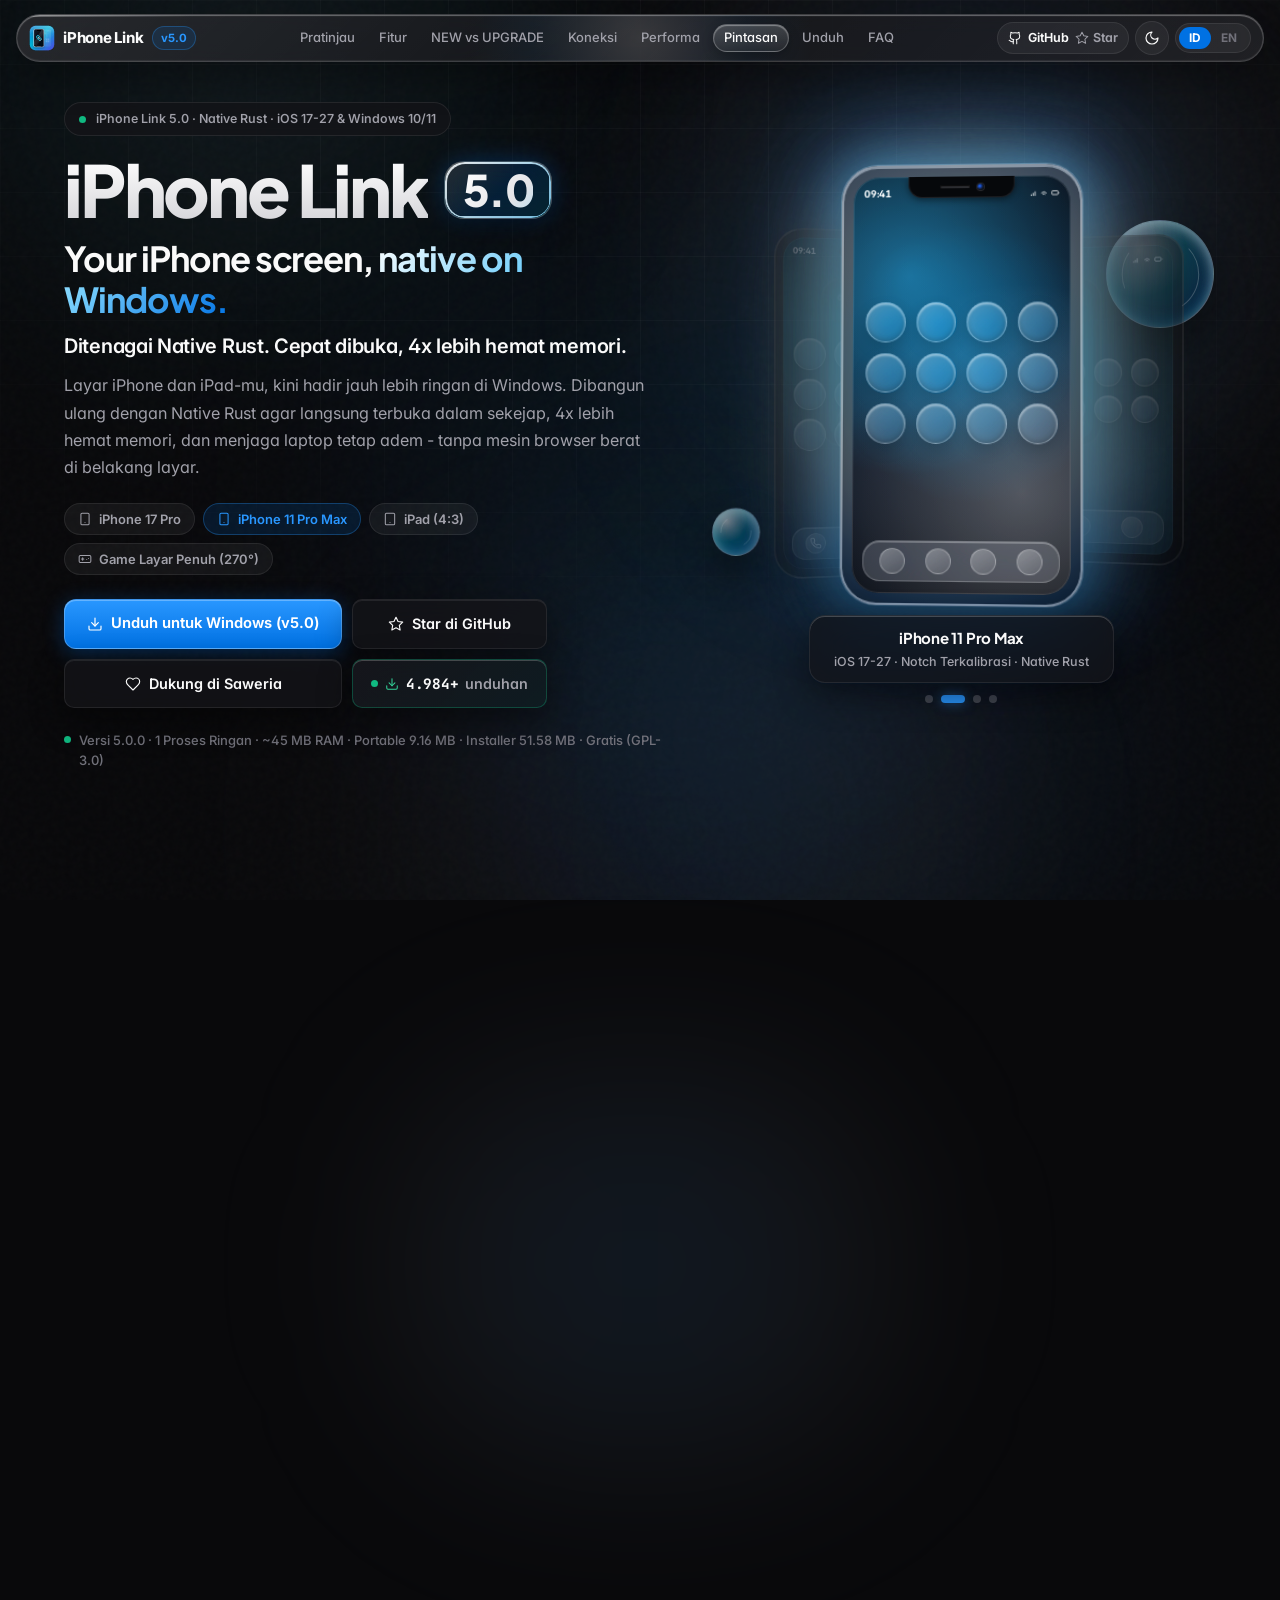
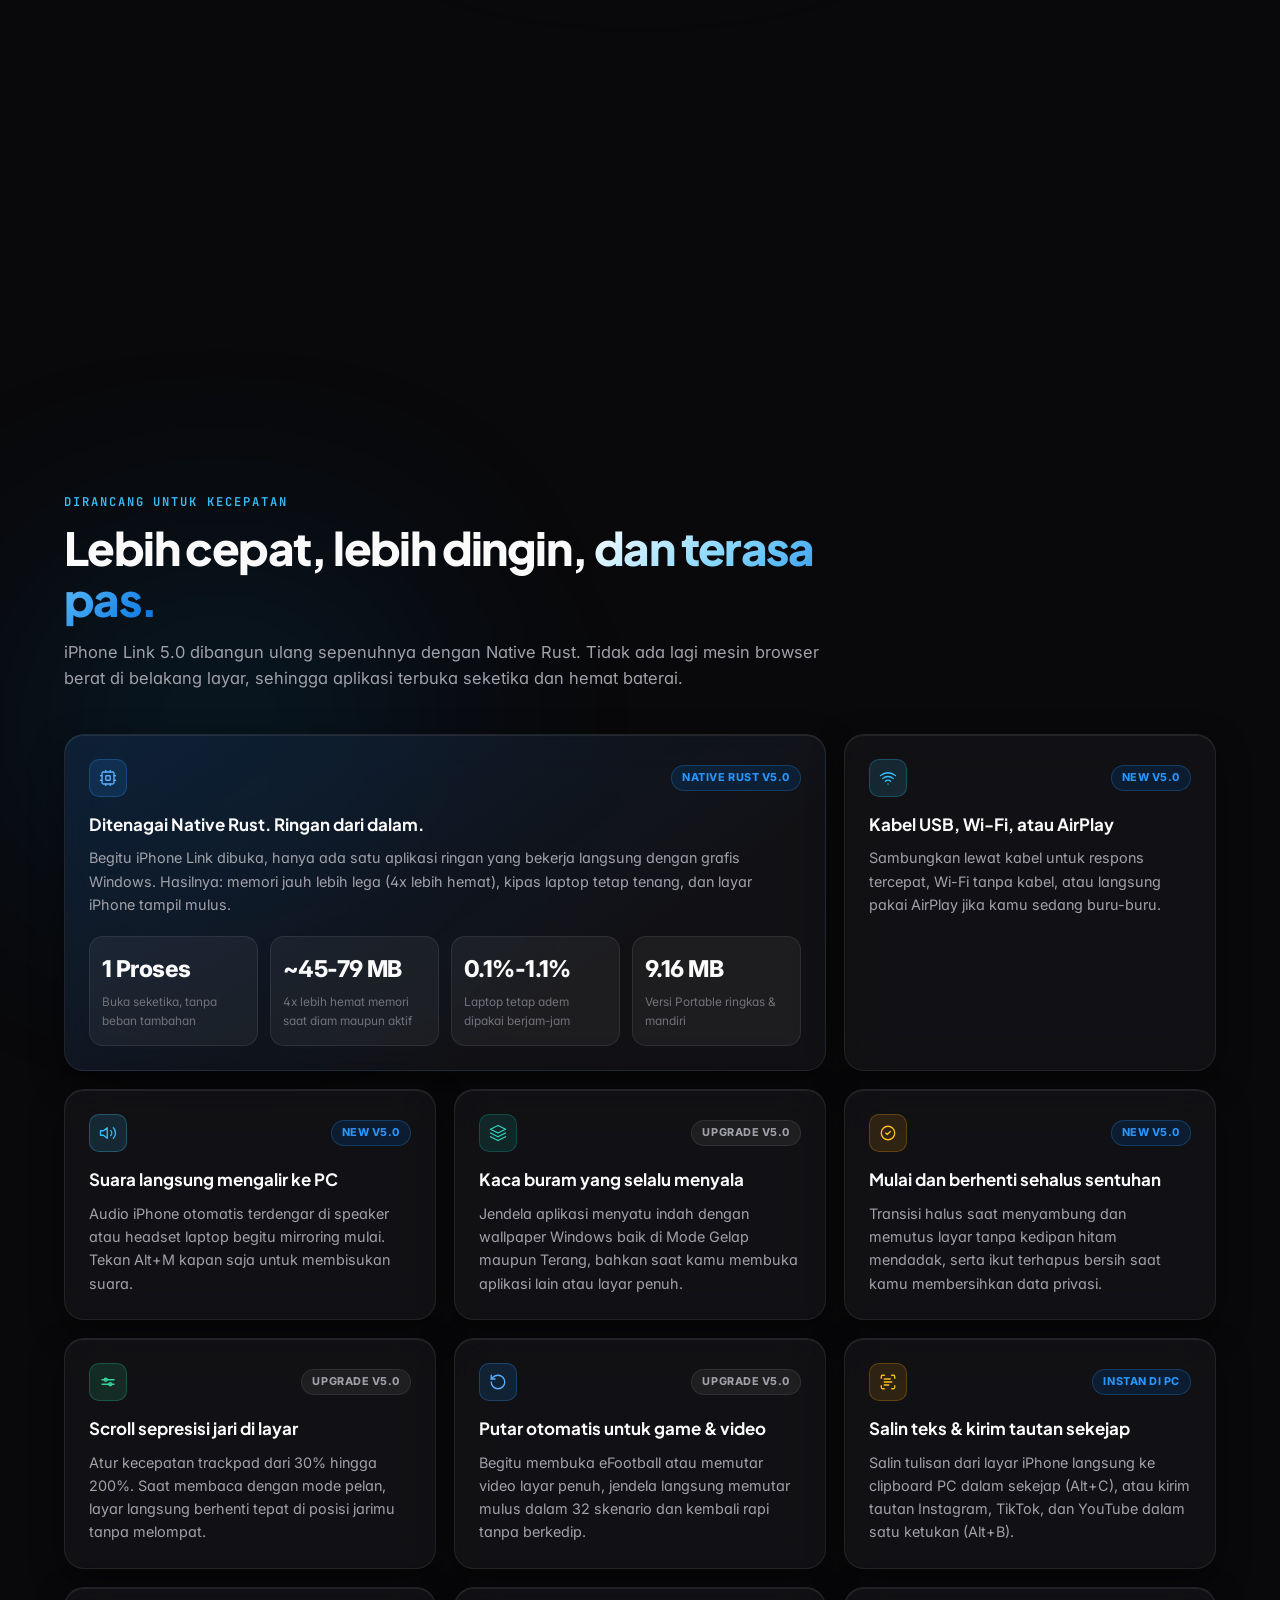
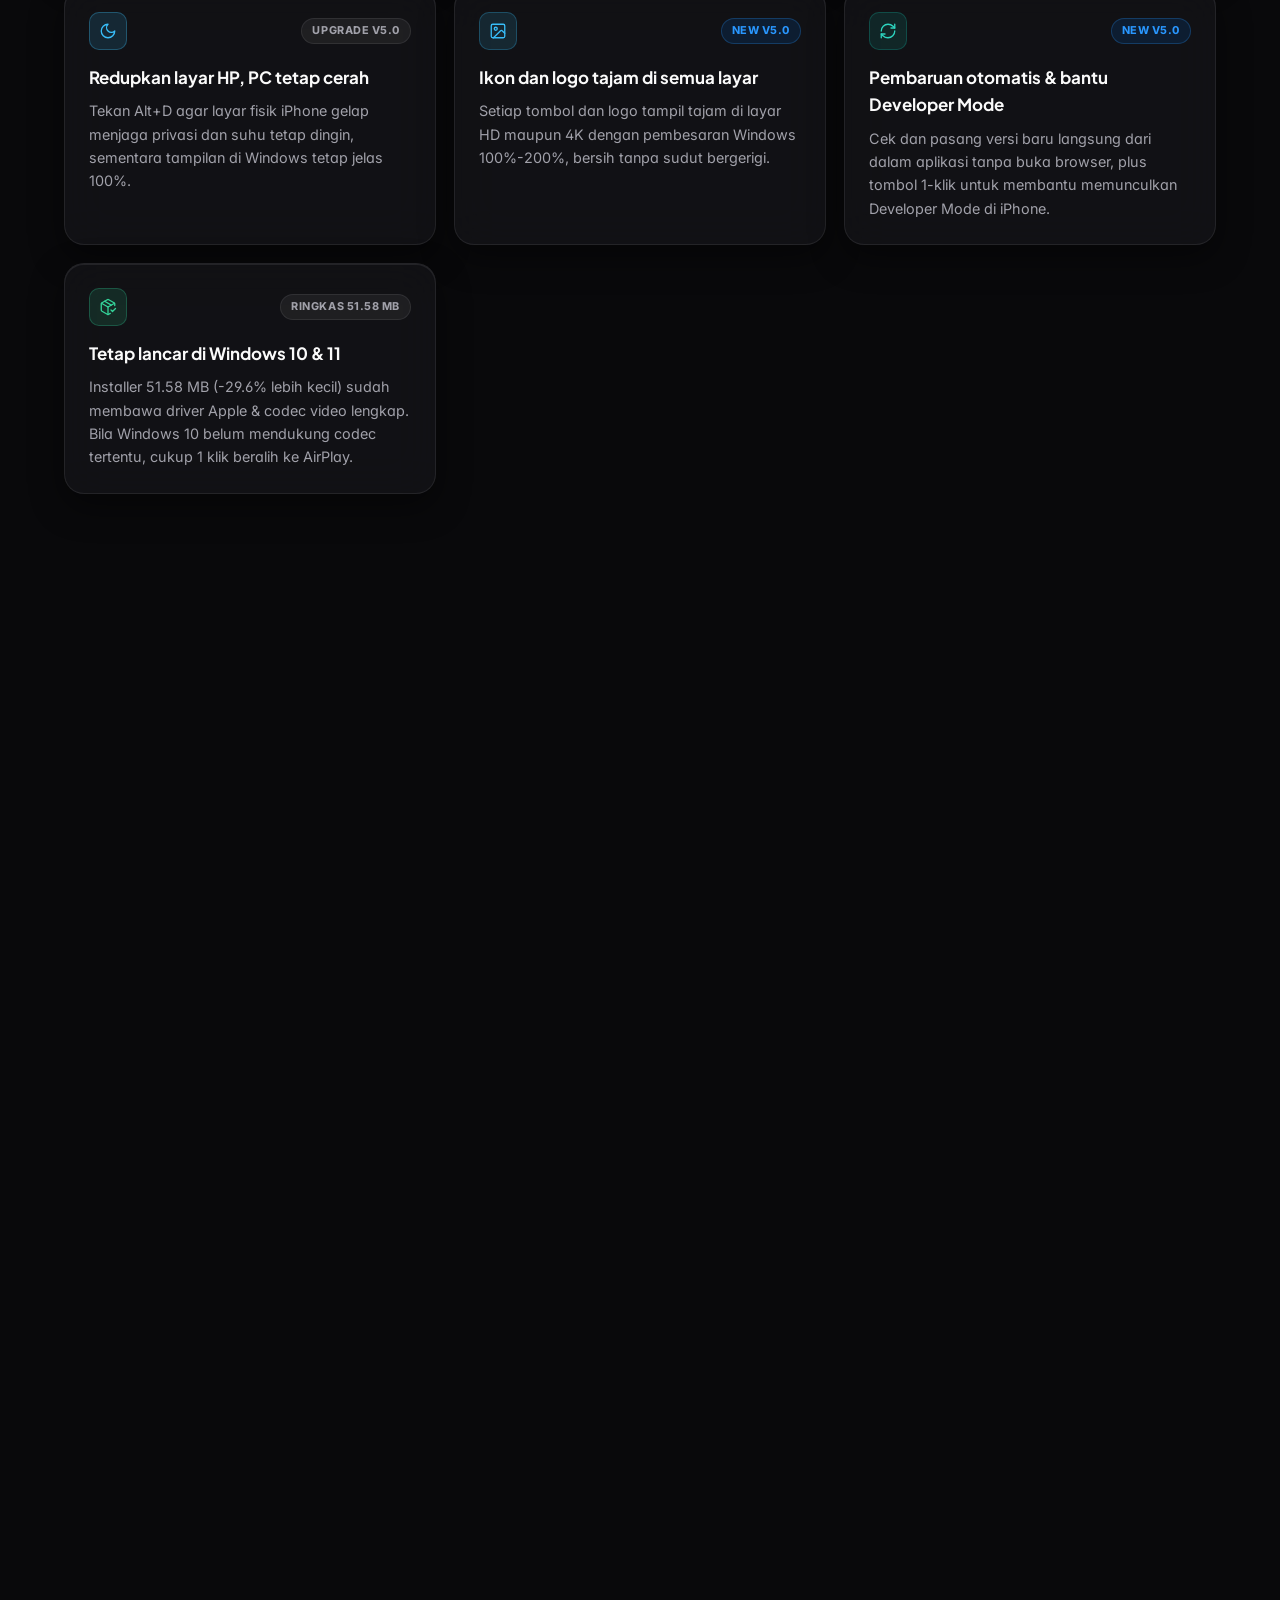
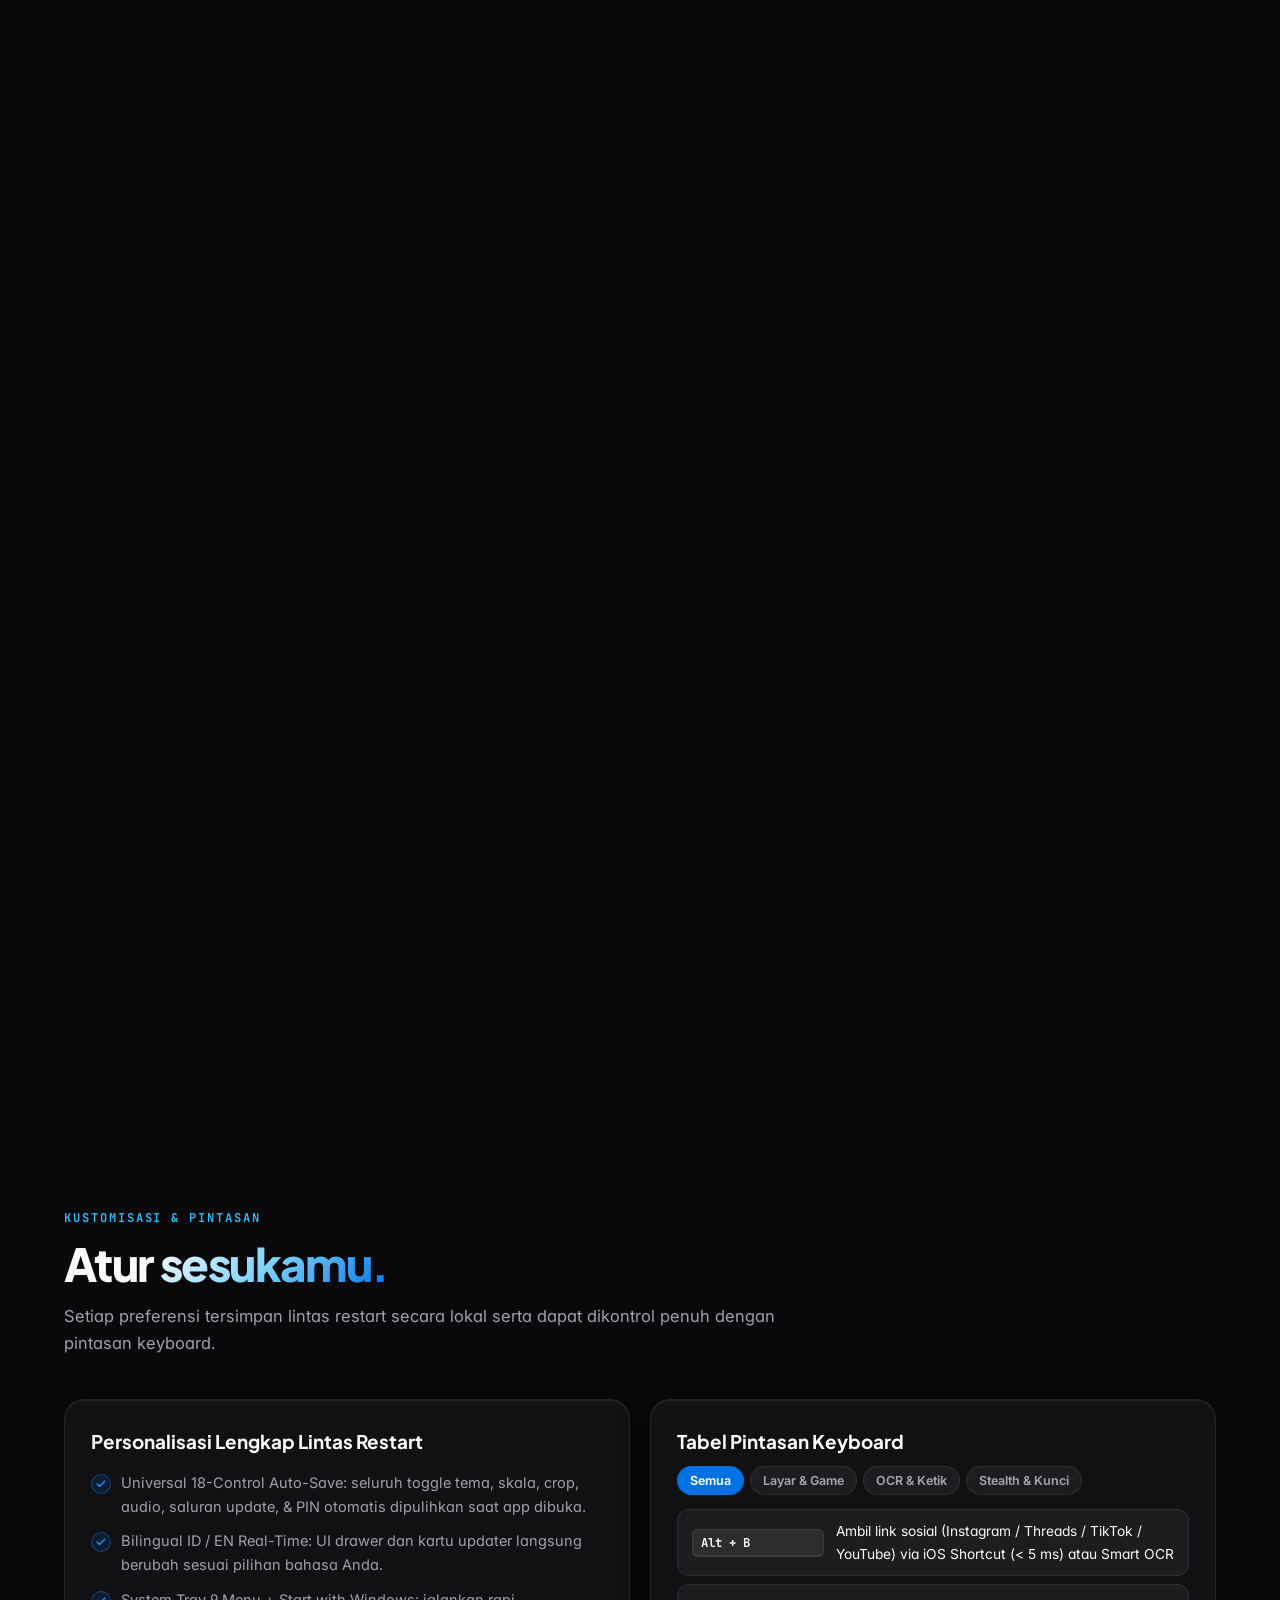
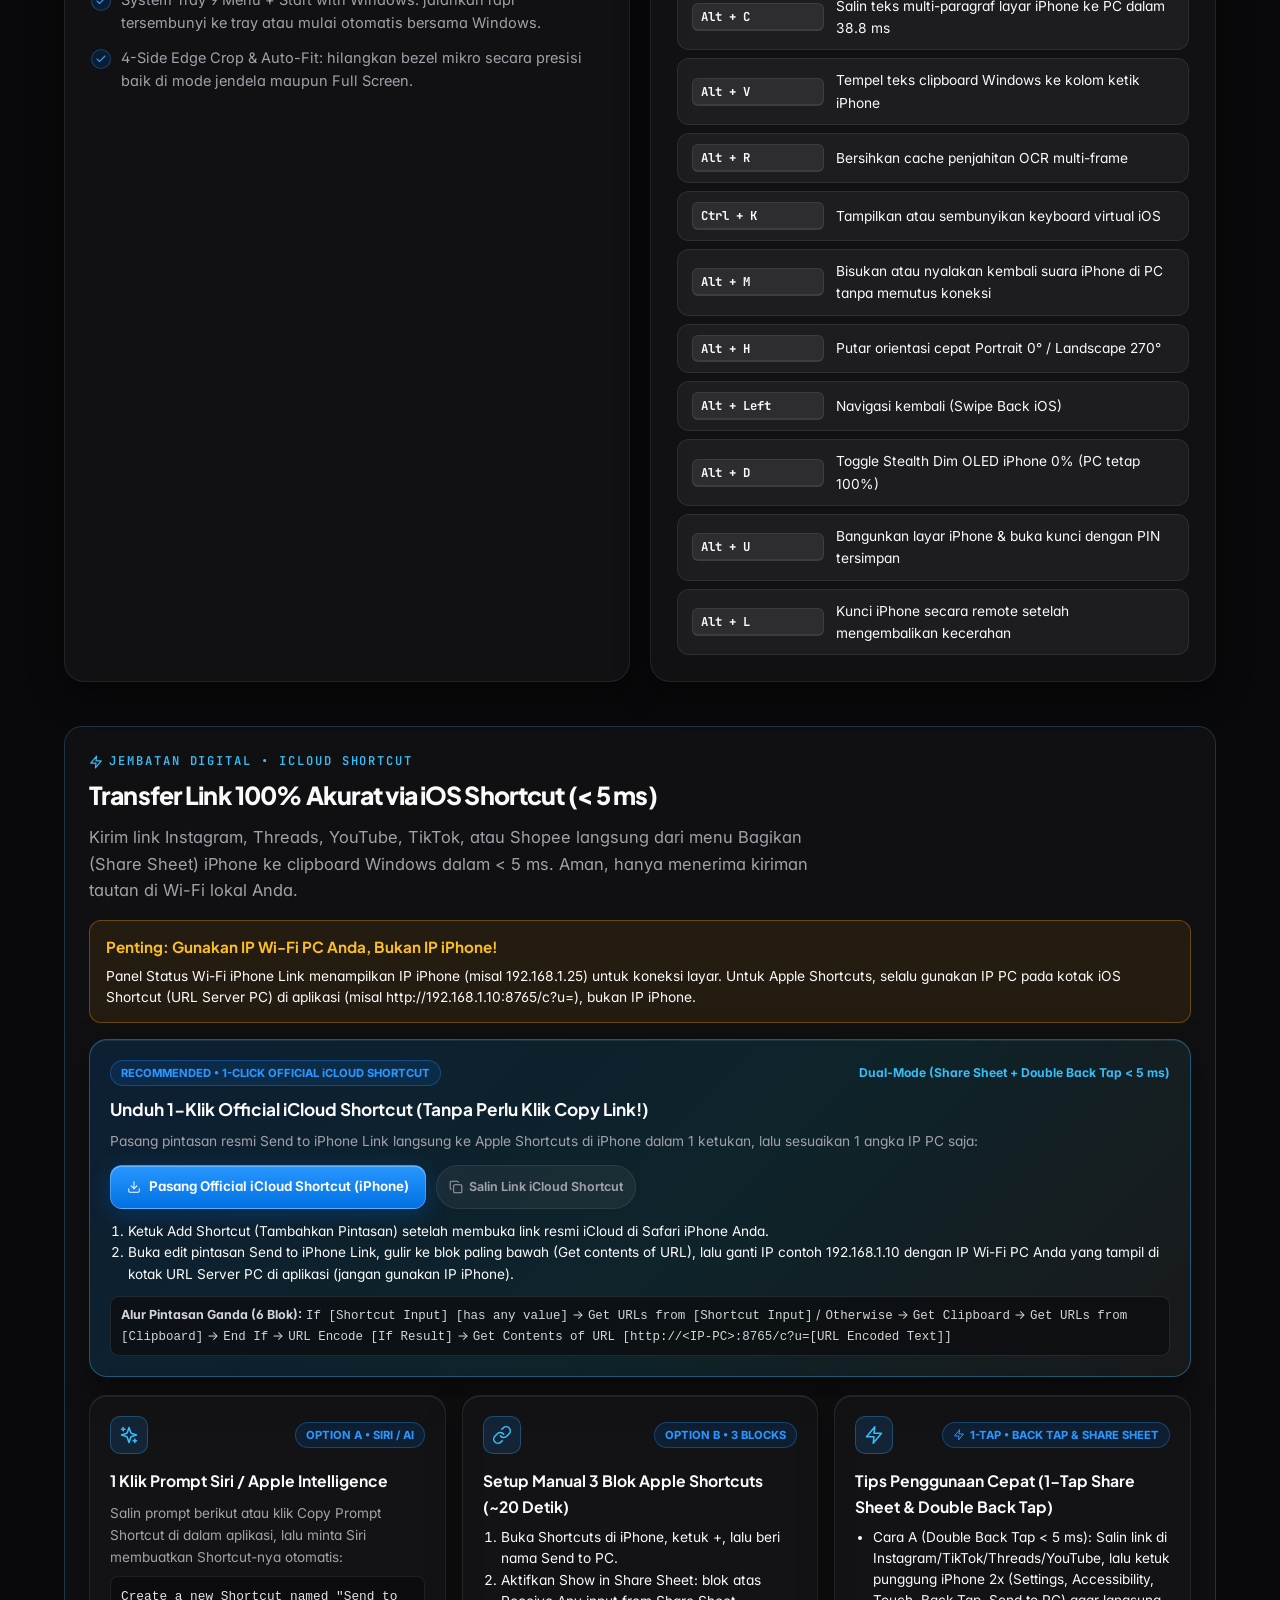
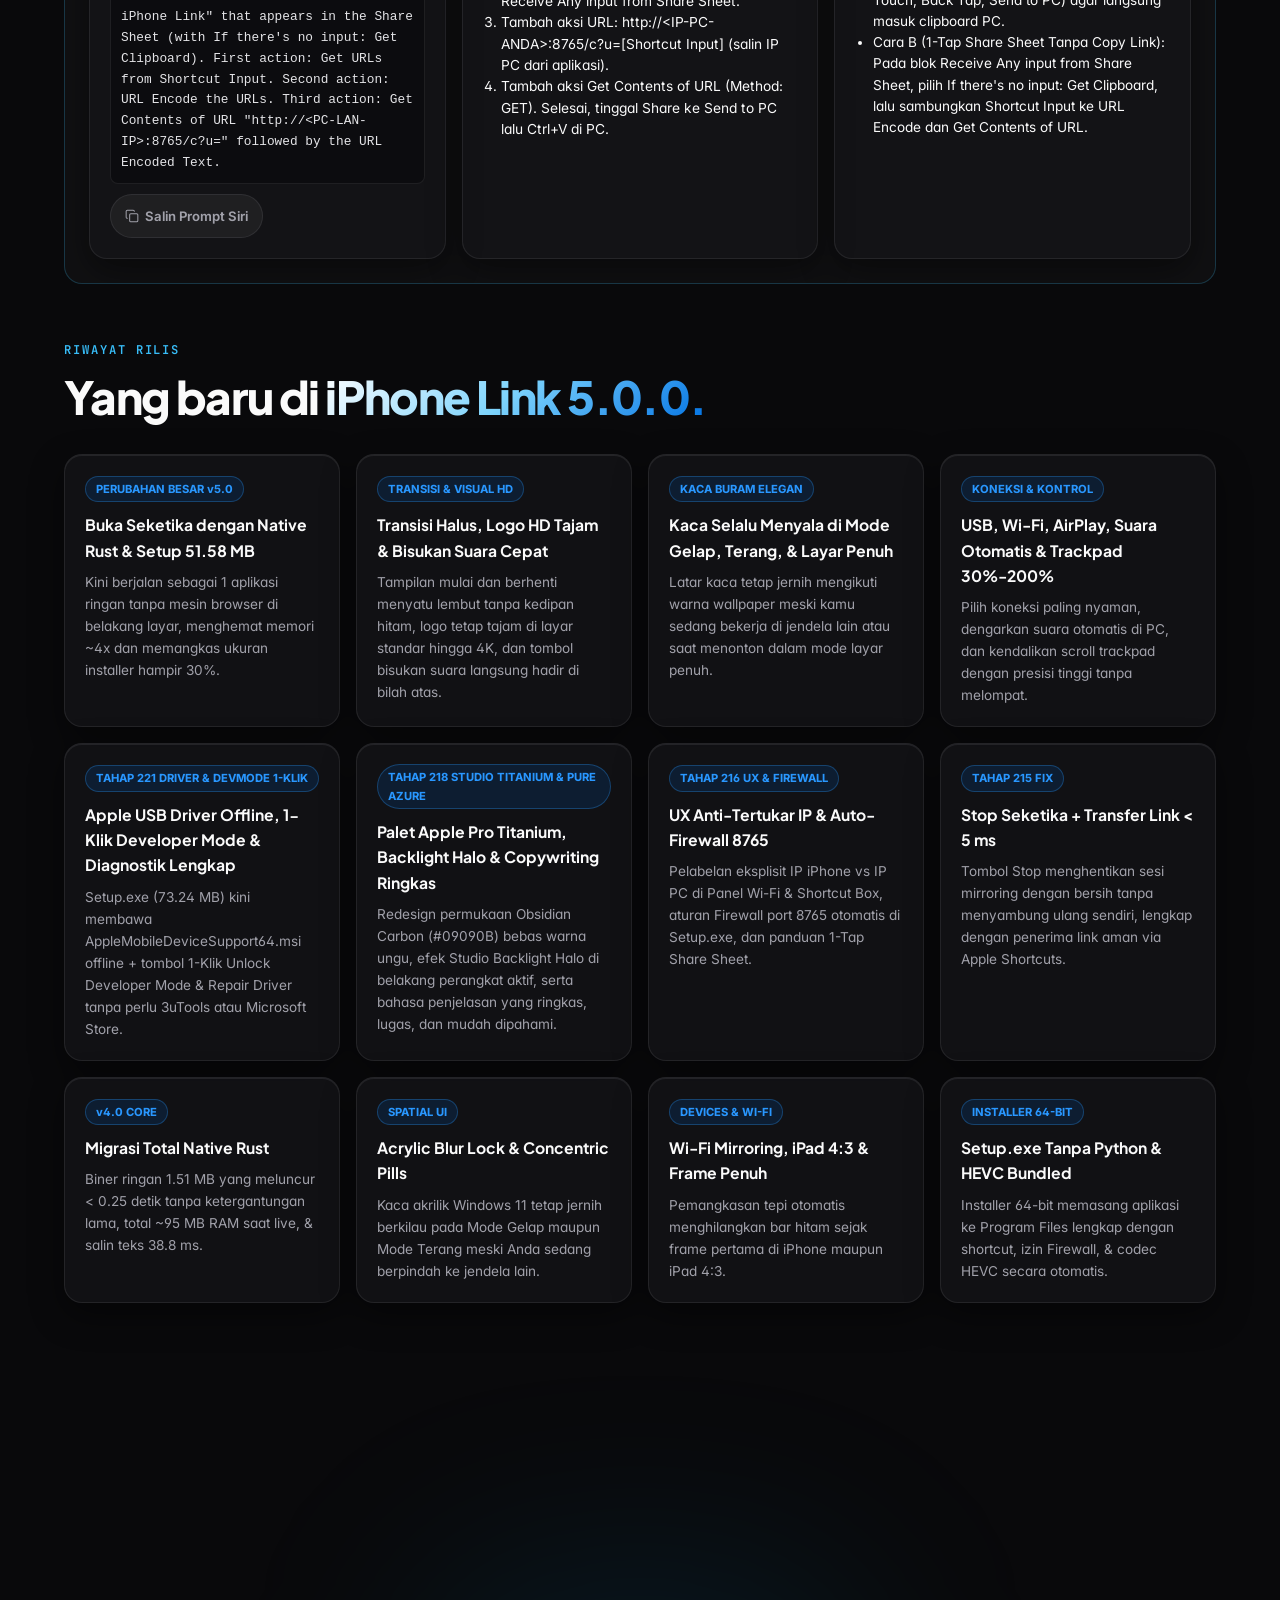
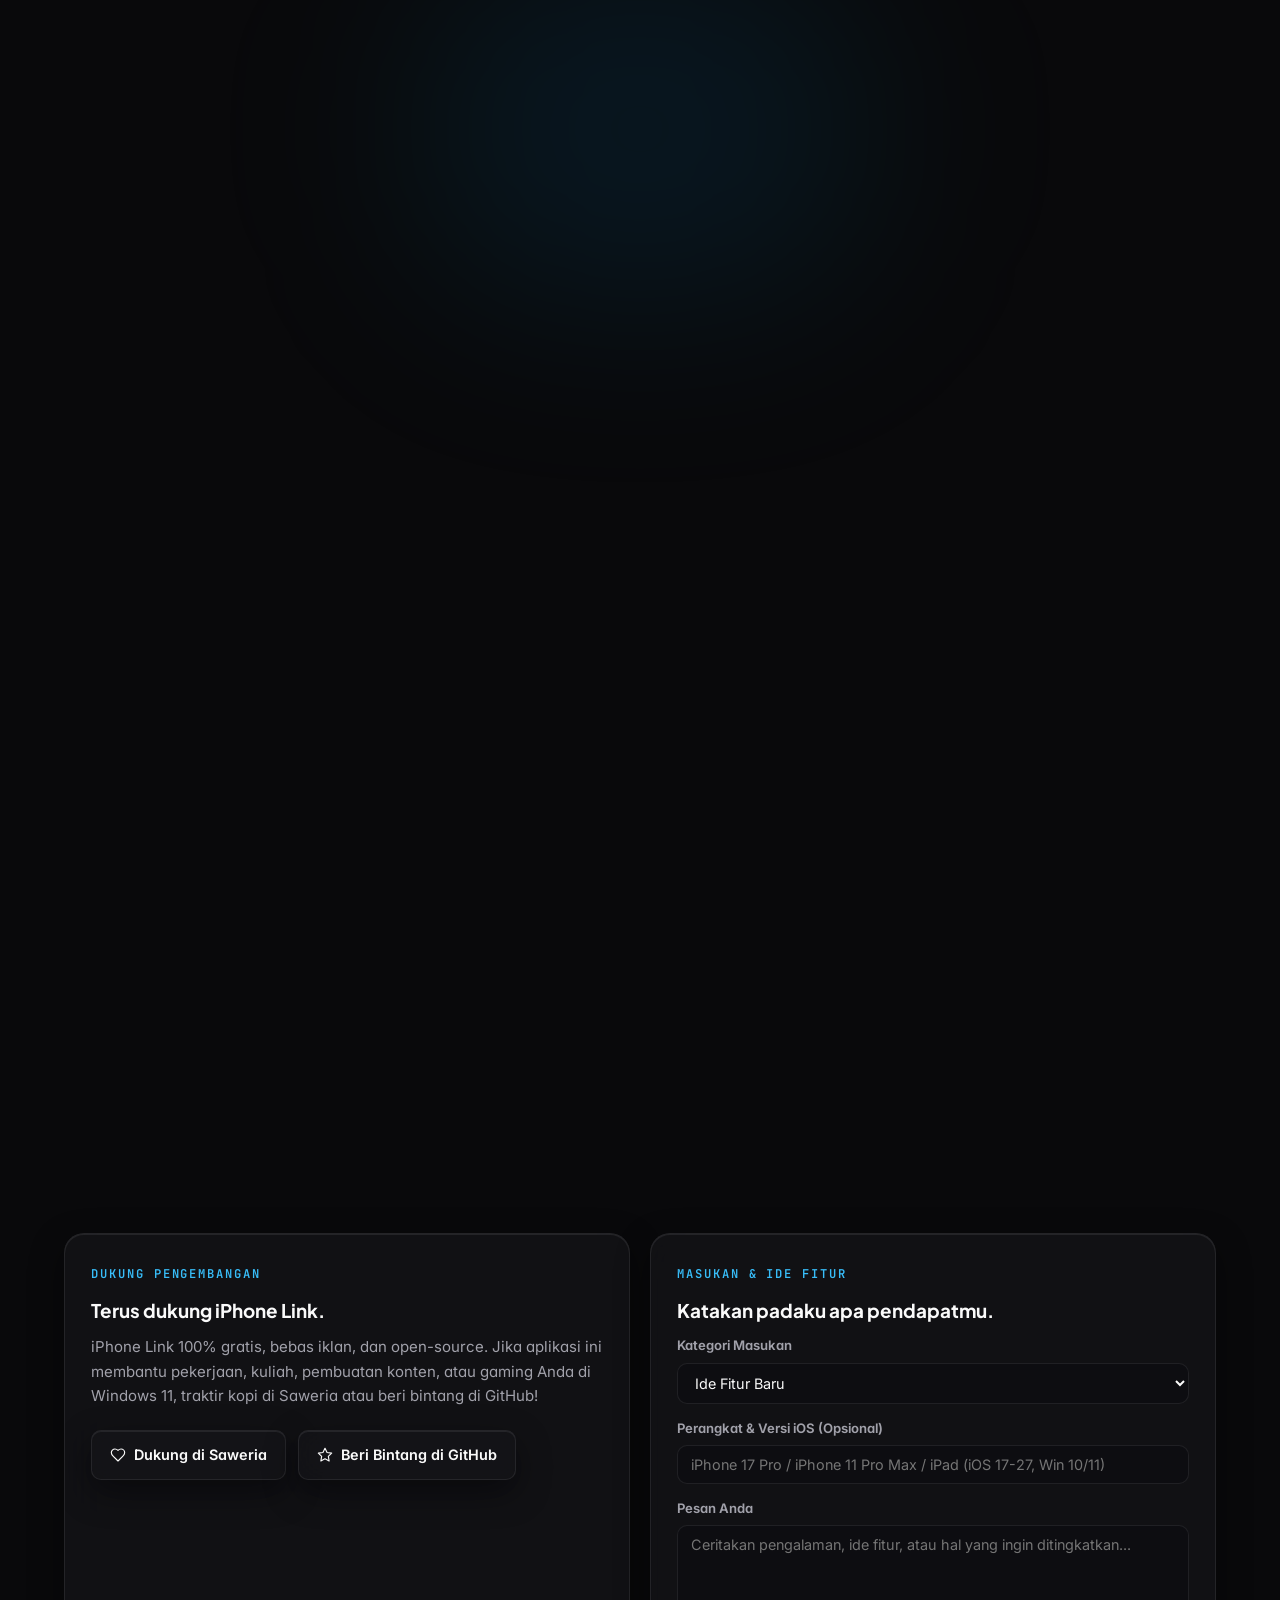
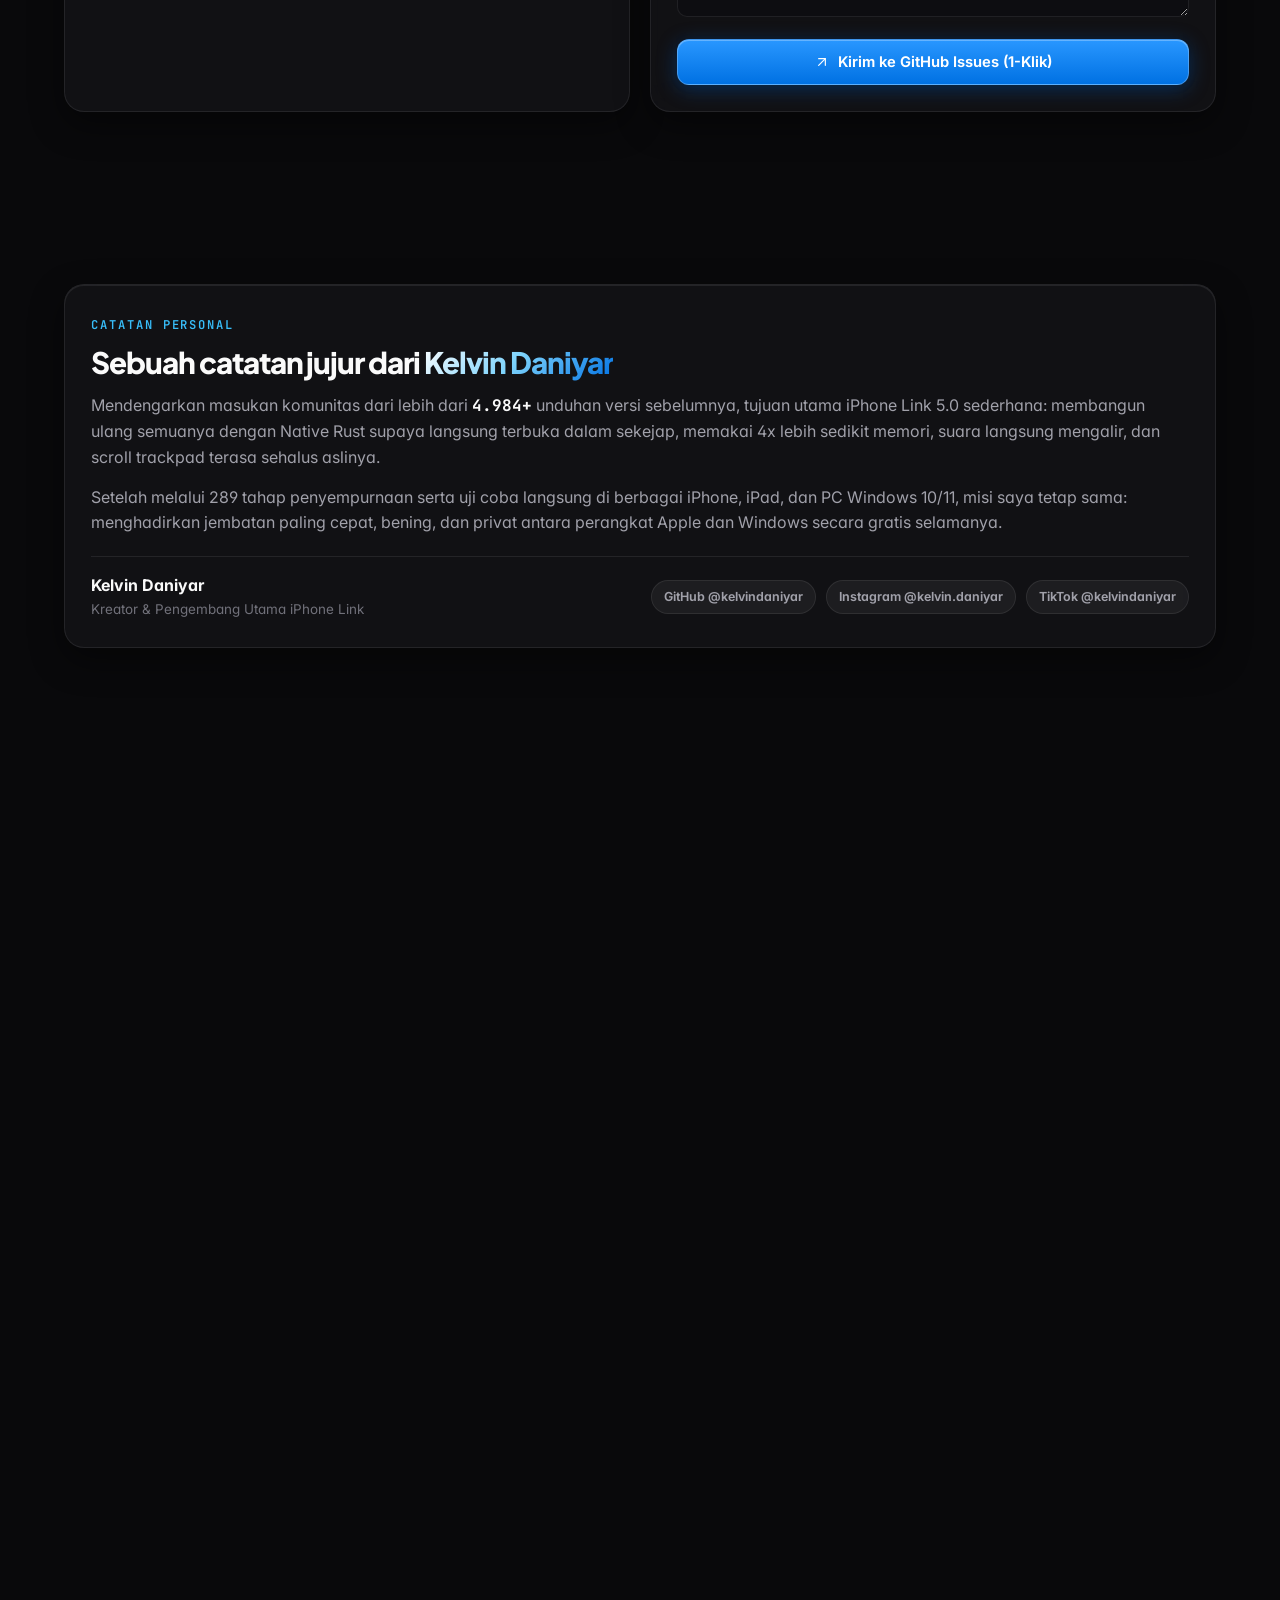
==== commit c28838c2: "feat(v5.0.0): release iPhone Link v5.0.0 Pure Native Rust (Zero WebView2) Cutover default desktop ru" ====
--- a/docs/index.html
+++ b/docs/index.html
@@ -4,29 +4,31 @@
   <meta charset="UTF-8">
   <meta name="viewport" content="width=device-width, initial-scale=1.0">
   <meta name="google-site-verification" content="6BpHaWmUVe8RGdDW3qo-7BWpkSm4SySQk0XZt4Y2e78" />
-  <title>iPhone Link v4.0.0 - Your iPhone screen, native on Windows.</title>
-  <meta name="title" content="iPhone Link v4.0.0 - Your iPhone screen, native on Windows 11 (Free &amp; Open Source)">
-  <meta name="description" content="iPhone Link v4.0.0 (Native Rust Spatial Edition) oleh Kelvin Daniyar: Your iPhone screen, native on Windows. Mirroring iPhone &amp; iPad 60fps H.265 lewat Kabel USB &amp; Wi-Fi di Windows 11 64-Bit, kaca akrilik Windows 11, 32 Skenario Auto-Rotate, salin teks 38.8 ms, Stealth Dim OLED, Audio Nirkabel, &amp; Installer 64-Bit tanpa Python.">
-  <meta name="keywords" content="iPhone Link, iPhone Link v4.0, iPhone Link v4.0.0, mirroring iPhone ke Windows 11 gratis, aplikasi screen mirroring iPhone PC tanpa lag, cara menampilkan layar iPhone di laptop Windows, best free iPhone mirroring app for Windows 11, Microsoft Phone Link iPhone screen mirroring alternative, mirror iPhone to PC USB Wi-Fi 60fps, copy text from iPhone to Windows PC, iPad Mirroring 4:3 Windows, Native Rust iPhone Link, iOS 27.2 iPhone 17 Pro, iPhone 11 Pro Max, eFootball 270 Auto Rotate, Kelvin Daniyar">
+  <title>iPhone Link v5.0.0 - Your iPhone screen, native on Windows.</title>
+  <meta name="title" content="iPhone Link v5.0.0 - Your iPhone screen, native on Windows.">
+  <meta name="description" content="iPhone Link v5.0.0 oleh Kelvin Daniyar: Layar iPhone dan iPad di Windows 10 &amp; 11 yang jauh lebih ringan dengan Native Rust. Terbuka seketika dalam 1 proses (~45 MB RAM), mendukung Kabel USB 60 FPS, Wi-Fi, dan AirPlay, audio otomatis ke PC, kontrol trackpad halus, salin teks dari layar, redup layar fisik, dan gratis selamanya.">
+  <meta name="keywords" content="iPhone Link, iPhone Link v5.0, iPhone Link v5.0.0, Native Rust, mirroring iPhone ke Windows 11 gratis, screen mirroring iPhone Windows 10 AirPlay Wi-Fi USB, kendalikan iPhone dari PC tanpa lag, best free iPhone mirroring app for Windows, Kelvin Daniyar">
   <meta name="author" content="Kelvin Daniyar">
   <meta name="robots" content="index, follow, max-image-preview:large, max-snippet:-1, max-video-preview:-1">
   <meta name="theme-color" content="#09090B">
   <link rel="canonical" href="https://kelvindaniyar.github.io/iphone-link/">
   <link rel="llms-txt" href="https://kelvindaniyar.github.io/iphone-link/llms.txt">
   <link rel="llms-full-txt" href="https://kelvindaniyar.github.io/iphone-link/llms-full.txt">
+  <link rel="alternate" type="text/plain" title="LLMs.txt Summary" href="https://kelvindaniyar.github.io/iphone-link/llms.txt">
+  <link rel="alternate" type="text/plain" title="LLMs Full Documentation" href="https://kelvindaniyar.github.io/iphone-link/llms-full.txt">
   <link rel="alternate" hreflang="id" href="https://kelvindaniyar.github.io/iphone-link/">
   <link rel="alternate" hreflang="en" href="https://kelvindaniyar.github.io/iphone-link/">
   <link rel="alternate" hreflang="x-default" href="https://kelvindaniyar.github.io/iphone-link/">
 
   <meta property="og:type" content="website">
-  <meta property="og:site_name" content="iPhone Link v4.0.0">
+  <meta property="og:site_name" content="iPhone Link v5.0.0">
   <meta property="og:url" content="https://kelvindaniyar.github.io/iphone-link/">
-  <meta property="og:title" content="iPhone Link v4.0.0 - Your iPhone screen, native on Windows.">
-  <meta property="og:description" content="Ditenagai mesin Native Rust (1.51 MB, &lt; 0.25 dtk buka, ~95 MB RAM total), salin teks layar 38.8 ms, kirim link 1 ketukan (&lt; 5 ms), Kabel USB &amp; Wi-Fi 60fps H.265, Driver USB Apple + HEVC offline &amp; 1-Klik Unlock Developer Mode tanpa 3uTools.">
+  <meta property="og:title" content="iPhone Link v5.0.0 - Your iPhone screen, native on Windows.">
+  <meta property="og:description" content="Dibangun ulang dengan Native Rust agar langsung terbuka dalam sekejap, 4x lebih hemat memori (~45 MB RAM), dan mendukung Kabel USB, Wi-Fi, serta AirPlay secara gratis di Windows 10 &amp; 11.">
   <meta property="og:image" content="https://kelvindaniyar.github.io/iphone-link/logo.svg">
   <meta name="twitter:card" content="summary_large_image">
-  <meta name="twitter:title" content="iPhone Link v4.0.0 - Your iPhone screen, native on Windows.">
-  <meta name="twitter:description" content="Your iPhone screen, native on Windows. USB &amp; Wi-Fi 60fps H.265, 100% Native Rust, Free &amp; Open Source (GPL-3.0).">
+  <meta name="twitter:title" content="iPhone Link v5.0.0 - Your iPhone screen, native on Windows.">
+  <meta name="twitter:description" content="Layar iPhone &amp; iPad di Windows dengan Native Rust: ringan (~45 MB RAM), audio otomatis, USB/Wi-Fi/AirPlay 60 FPS, dan 100% gratis (GPL-3.0).">
   <meta name="twitter:image" content="https://kelvindaniyar.github.io/iphone-link/logo.svg">
 
   <link rel="icon" type="image/svg+xml" href="logo.svg">
@@ -44,32 +46,32 @@
         "@id": "https://kelvindaniyar.github.io/iphone-link/#software",
         "name": "iPhone Link",
         "alternateName": [
-          "iPhone Link v4.0.0",
-          "iPhone Link Native Rust Edition",
-          "iPhone Mirroring for Windows 11"
+          "iPhone Link v5.0.0",
+          "iPhone Link Pure Native Rust Zero WebView2",
+          "iPhone Mirroring for Windows 10 and 11"
         ],
-        "softwareVersion": "4.0.0",
+        "softwareVersion": "5.0.0",
         "applicationCategory": "UtilitiesApplication",
         "applicationSubCategory": "Screen Mirroring & Device Control",
         "operatingSystem": "Windows 10, Windows 11 (64-bit)",
         "url": "https://kelvindaniyar.github.io/iphone-link/",
-        "downloadUrl": "https://github.com/kelvindaniyar/iphone-link/releases/latest/download/iPhone-Link-v4.0.0-Setup.exe",
-        "installUrl": "https://github.com/kelvindaniyar/iphone-link/releases/latest/download/iPhone-Link-v4.0.0-Setup.exe",
+        "downloadUrl": "https://github.com/kelvindaniyar/iphone-link/releases/download/v5.0.0/iPhone-Link-v5.0.0-Setup.exe",
+        "installUrl": "https://github.com/kelvindaniyar/iphone-link/releases/download/v5.0.0/iPhone-Link-v5.0.0-Setup.exe",
         "codeRepository": "https://github.com/kelvindaniyar/iphone-link",
         "isBasedOn": "https://github.com/teyboxv1/pane-iphone-mirror-windows",
         "license": "https://www.gnu.org/licenses/gpl-3.0.html",
-        "fileSize": "73.24 MB",
+        "fileSize": "51.58 MB",
         "image": "https://kelvindaniyar.github.io/iphone-link/logo.svg",
-        "description": "Free and open-source (GPL-3.0) Native Rust iPhone and iPad screen mirroring for Windows 10 and Windows 11 64-bit over USB Cable and low-latency Wi-Fi at 60fps H.265, with ~95 MB total RAM, 38.8 ms instant screen OCR, sub-5 ms 1-tap iOS 27 Shortcut link transfer, wireless PC audio, 0% OLED Stealth Dim, and 1-click 64-bit Setup.exe installer.",
+        "description": "Free and open-source (GPL-3.0) 100% Pure Native Rust Zero-WebView2 (Slint + DirectComposition + Direct3D 11) iPhone and iPad screen mirroring for Windows 10 and Windows 11 64-bit over USB Cable, low-latency Wi-Fi HEVC, and AirPlay H.264 HD across iOS 17-27, running in a single process (~45-47 MB standby RAM) with Always-On Frosted Acrylic, 30%-200% calibrated trackpad, Auto-Start Audio Sink, 38.8 ms OCR, 0% OLED Stealth Dim, and WinHTTP auto-updater.",
         "featureList": [
-          "60fps H.265 USB & Wi-Fi Mirroring",
-          "~95 MB Ultra-Low RAM",
-          "38.8 ms Instant OCR Text Copy",
-          "<5 ms 1-Tap iOS 27 Shortcut Link Transfer",
-          "Wireless PC Audio",
-          "0% OLED Stealth Dim",
-          "32-Scenario Auto-Rotate Gaming",
-          "1-Click 64-Bit Installer"
+          "100% Pure Native Rust Zero-WebView2 (Slint + DirectComposition, 1 Process)",
+          "Triple Connectivity: USB 60fps + Wi-Fi HEVC + AirPlay H.264 HD",
+          "Always-On True Frosted Thin Acrylic (DWMSBT_TRANSIENTWINDOW + Fullscreen Wings)",
+          "~45-47 MB Standby RAM & 0.1%-1.1% Live CPU",
+          "Trackpad Speed 30%-200% with Anti-Fling Precision Brake",
+          "Auto-Start Audio Sink + Bluetooth A2DP + Top Bar Mute (Alt+M)",
+          "38.8 ms Instant OCR Text Copy & <5 ms iOS Shortcut Link Transfer",
+          "Win10 Non-HEVC 1-Click AirPlay Fallback, 1-Click AMFI DevMode & WinHTTP Auto-Updater"
         ],
         "offers": {
           "@type": "Offer",
@@ -101,64 +103,10 @@
         }
       },
       {
-        "@type": "FAQPage",
-        "@id": "https://kelvindaniyar.github.io/iphone-link/#faqpage",
-        "mainEntity": [
-          {
-            "@type": "Question",
-            "name": "Mengapa iPhone Link v4.0.0 menjadi alternatif gratis terbaik Microsoft Phone Link dan AirPlay di Windows 11?",
-            "acceptedAnswer": {
-              "@type": "Answer",
-              "text": "Microsoft Phone Link di iOS tidak mendukung tampilan layar iPhone langsung maupun kontrol mouse dan keyboard, sementara receiver AirPlay pihak ketiga umumnya berbayar atau memiliki lag tinggi. iPhone Link v4.0.0 ditenagai mesin Native Rust 1.51 MB dengan mirroring USB dan Wi-Fi 60fps H.265, Driver USB Apple + HEVC offline di Setup.exe, tombol 1-Klik Unlock Developer Mode tanpa 3uTools, audio nirkabel, salin teks layar 38.8 ms (Alt+C), dan konsumsi memori sekitar ~95 MB RAM secara 100% gratis dan open-source (GPL-3.0)."
-            }
-          },
-          {
-            "@type": "Question",
-            "name": "Apakah iPhone Link v4.0.0 benar-benar gratis dan aman tanpa akun cloud?",
-            "acceptedAnswer": {
-              "@type": "Answer",
-              "text": "Ya. iPhone Link v4.0.0 berlisensi open-source GPL-3.0, gratis 100% tanpa langganan atau watermark, bebas telemetri, tanpa login akun Microsoft atau Apple ID, dan memproses seluruh video, audio, OCR, serta PIN opsional secara lokal di PC Windows Anda (127.0.0.1)."
-            }
-          },
-          {
-            "@type": "Question",
-            "name": "Apakah saya perlu menginstal Python atau codec HEVC secara manual?",
-            "acceptedAnswer": {
-              "@type": "Answer",
-              "text": "Tidak sama sekali jika mengunduh Installer resmi iPhone-Link-v4.0.0-Setup.exe (73.24 MB). Wizard 64-bit otomatis memasang runtime terisolasi, Driver USB Apple (AppleMobileDeviceSupport64.msi) offline, Microsoft HEVC Video Extension offline, serta aturan Firewall Windows port 8765 agar siap pakai seketika."
-            }
-          },
-          {
-            "@type": "Question",
-            "name": "Bagaimana cara mengirim link Instagram, Threads, TikTok, atau YouTube dari iPhone ke PC dalam < 5 ms?",
-            "acceptedAnswer": {
-              "@type": "Answer",
-              "text": "Pasang 1-Klik Official iCloud Shortcut (https://www.icloud.com/shortcuts/bbb096d97e174c1386f15e31aedef8ff) di iPhone Anda, sesuaikan satu kali dengan IP Wi-Fi PC yang tampil pada kotak URL Server PC di aplikasi, lalu kirim link lewat Share Sheet atau Double Back Tap langsung ke clipboard Windows dalam < 5 ms."
-            }
-          },
-          {
-            "@type": "Question",
-            "name": "Perangkat Apple dan game apa saja yang didukung iPhone Link v4.0.0?",
-            "acceptedAnswer": {
-              "@type": "Answer",
-              "text": "Teruji fisik pada iPhone 17 Pro (Dynamic Island), iPhone 11 Pro Max (Notch) berbasis iOS 27.2, dan profil iPad rasio 4:3 (924x832 / 564x832). Fitur putar otomatis 32 skenario otomatis menyesuaikan orientasi landscape 270 derajat untuk eFootball, game kompetitif, dan YouTube Fullscreen."
-            }
-          },
-          {
-            "@type": "Question",
-            "name": "Bagaimana cara kerja Stealth Dim OLED 0% dan pengamanan privasi layar?",
-            "acceptedAnswer": {
-              "@type": "Answer",
-              "text": "Menekan Alt+D akan meredupkan layar OLED fisik iPhone hingga 0% agar perangkat tetap dingin, hemat daya, dan privat sementara tampilan mirror di PC Windows tetap terang 100%. Kecerahan iPhone otomatis dipulihkan saat sesi berakhir atau dikunci dengan Alt+L."
-            }
-          }
-        ]
-      },
-      {
         "@type": "HowTo",
         "@id": "https://kelvindaniyar.github.io/iphone-link/#howto",
-        "name": "Cara Mirroring Layar iPhone & iPad ke Windows 11 60fps dengan iPhone Link v4.0.0",
-        "description": "Panduan 3 langkah cepat menampilkan dan mengendalikan layar iPhone atau iPad di Windows 10/11 64-bit lewat Kabel USB atau Wi-Fi tanpa lag.",
+        "name": "Cara Mirroring Layar iPhone & iPad ke Windows 10/11 dengan iPhone Link v5.0.0",
+        "description": "Panduan 3 langkah cepat menampilkan dan mengendalikan layar iPhone atau iPad (iOS 17-27) di Windows 10/11 64-bit lewat Kabel USB, Wi-Fi HEVC, atau AirPlay H.264.",
         "totalTime": "PT2M",
         "tool": [
           {
@@ -167,33 +115,106 @@
           },
           {
             "@type": "HowToTool",
-            "name": "iPhone atau iPad dengan Developer Mode aktif"
+            "name": "iPhone atau iPad (iOS / iPadOS 17-27)"
           },
           {
             "@type": "HowToTool",
-            "name": "Kabel USB Lightning/USB-C atau jaringan Wi-Fi lokal yang sama"
+            "name": "Kabel USB atau jaringan Wi-Fi lokal yang sama"
           }
         ],
         "step": [
           {
             "@type": "HowToStep",
             "position": 1,
-            "name": "Unduh dan jalankan Installer iPhone-Link-v4.0.0-Setup.exe",
-            "text": "Unduh iPhone-Link-v4.0.0-Setup.exe (73.24 MB) dari situs resmi atau GitHub Releases lalu jalankan wizard 64-bit untuk memasang aplikasi, Driver USB Apple (AppleMobileDeviceSupport64.msi) offline, runtime terisolasi, aturan Firewall port 8765, dan codec video HEVC secara otomatis."
+            "name": "Unduh dan jalankan Installer iPhone-Link-v5.0.0-Setup.exe",
+            "text": "Unduh iPhone-Link-v5.0.0-Setup.exe (51.58 MB) untuk memasang aplikasi Pure Native Rust Zero-WebView2, Apple USB Driver offline, Microsoft HEVC Extension offline, dan aturan Firewall port 8765 secara otomatis."
           },
           {
             "@type": "HowToStep",
             "position": 2,
-            "name": "Hubungkan iPhone atau iPad via Kabel USB atau Wi-Fi",
-            "text": "Colokkan kabel USB dan ketuk Trust This Computer, lalu klik tombol Munculkan Menu Developer Mode (1-Klik) langsung di kartu Detail Perangkat & Koneksi apabila toggle Developer Mode belum terlihat (tanpa perlu 3uTools)."
+            "name": "Pilih Kabel USB, Wi-Fi HEVC, atau AirPlay H.264",
+            "text": "Hubungkan iPhone lewat Kabel USB / Wi-Fi (aktifkan Developer Mode via tombol 1-Klik AMFI jika tersembunyi), atau pilih mode AirPlay H.264 langsung dari Control Center iPhone."
           },
           {
             "@type": "HowToStep",
             "position": 3,
-            "name": "Klik Mulai Mirroring dan kendalikan dari Windows",
-            "text": "Tekan Mulai Mirroring untuk menampilkan layar 60fps H.265 seketika beserta kontrol mouse, scroll trackpad dua jari, suara PC, salin teks 38.8 ms (Alt+C), dan kirim link 1 ketukan (< 5 ms)."
+            "name": "Klik Mulai Mirroring dan nikmati kendali 1:1 & audio otomatis",
+            "text": "Layar iPhone tampil seketika dengan Always-On Frosted Acrylic, Auto-Start Audio Sink (Alt+M), Trackpad 30%-200%, salin teks 38.8 ms (Alt+C), dan kirim link < 5 ms (Alt+B)."
           }
         ]
+      }
+    ]
+  }
+  </script>
+  <script type="application/ld+json">
+  {
+    "@context": "https://schema.org",
+    "@type": "FAQPage",
+    "@id": "https://kelvindaniyar.github.io/iphone-link/#faqpage",
+    "mainEntity": [
+      {
+        "@type": "Question",
+        "name": "What is iPhone Link and is it free?",
+        "acceptedAnswer": {
+          "@type": "Answer",
+          "text": "iPhone Link is a free, open-source (GPL-3.0) Windows 10 and Windows 11 desktop application created by Kelvin Daniyar for macOS-style iPhone and iPad screen mirroring and remote control, similar to scrcpy for iOS. Version 5.0.0 is built in 100% Pure Native Rust with Zero WebView2."
+        }
+      },
+      {
+        "@type": "Question",
+        "name": "Does iPhone Link v5.0 require Python, Edge WebView2, or jailbreak?",
+        "acceptedAnswer": {
+          "@type": "Answer",
+          "text": "No. iPhone Link v5.0 is a 100% Pure Native Rust single-process executable using approximately 45 MB idle RAM and 79 MB live mirroring RAM, with zero WebView2 and zero Python required. It works on stock non-jailbroken iOS 17-27 devices."
+        }
+      },
+      {
+        "@type": "Question",
+        "name": "What connection modes are supported?",
+        "acceptedAnswer": {
+          "@type": "Answer",
+          "text": "iPhone Link v5.0 supports Triple Connectivity: USB Cable 60fps HEVC with full keyboard, mouse, and trackpad control; Wi-Fi 60fps HEVC cable-free with full remote control; and a built-in AirPlay Receiver for instant screen and audio casting."
+        }
+      },
+      {
+        "@type": "Question",
+        "name": "Which iPhone, iPad, and Windows versions are supported?",
+        "acceptedAnswer": {
+          "@type": "Answer",
+          "text": "iPhone Link supports Windows 10 and Windows 11 64-bit PCs, and iPhone or iPad devices running iOS or iPadOS 17 through iOS 27, physically verified on iPhone 11 Pro and iPhone 17 Pro."
+        }
+      },
+      {
+        "@type": "Question",
+        "name": "Can I control my iPhone with a Windows keyboard, mouse, and stream audio to PC?",
+        "acceptedAnswer": {
+          "@type": "Answer",
+          "text": "Yes. You get full mouse click and drag, precision trackpad scrolling with 30%-200% speed control, cross-platform Ctrl shortcuts, bidirectional OCR copy-paste via Alt+C and Alt+V, auto-rotate for games like eFootball, and built-in PC Bluetooth A2DP and AirPlay audio streaming with Alt+M mute."
+        }
+      },
+      {
+        "@type": "Question",
+        "name": "Is my Auto-Unlock PIN safe and private?",
+        "acceptedAnswer": {
+          "@type": "Answer",
+          "text": "Yes. Everything runs 100% locally on your Windows PC with zero cloud telemetry. The optional Auto-Unlock PIN is encrypted on disk using per-user Windows DPAPI and can be permanently erased in one click."
+        }
+      },
+      {
+        "@type": "Question",
+        "name": "How do I enable Developer Mode on iPhone if the menu is hidden?",
+        "acceptedAnswer": {
+          "@type": "Answer",
+          "text": "Connect your iPhone via USB and click iPhone Link's built-in 1-click Developer Mode Unlocker, then enable Developer Mode in iOS Settings -> Privacy & Security and restart your iPhone."
+        }
+      },
+      {
+        "@type": "Question",
+        "name": "How do I upgrade from iPhone Link v4.0 to v5.0?",
+        "acceptedAnswer": {
+          "@type": "Answer",
+          "text": "Download the iPhone Link v5.0.0 Setup installer (51.58 MB) or Portable ZIP (9.16 MB) directly from the official GitHub Releases page. The v5.0 Native Rust architecture replaces WebView2 and includes a built-in native updater for future releases."
+        }
       }
     ]
   }
@@ -235,7 +256,7 @@
       <a href="#hero" class="nav-brand">
         <img src="logo.svg" alt="iPhone Link Logo" width="26" height="26">
         <span>iPhone Link</span>
-        <span class="nav-ver-pill">v4.0</span>
+        <span class="nav-ver-pill">v5.0</span>
       </a>
 
       <ul class="nav-links" id="nav-links">
@@ -283,29 +304,29 @@
           <div class="hero-copy">
             <div class="hero-status-pill">
               <span class="pulse-dot"></span>
-              <span data-id="iPhone Link 4.0 &middot; Native Rust Edition &middot; Teruji di iOS 27.2 &amp; Windows 11 64-Bit"
-                    data-en="iPhone Link 4.0 &middot; Native Rust Edition &middot; Tested on iOS 27.2 &amp; Windows 11 64-Bit">
-                iPhone Link 4.0 &middot; Native Rust Edition &middot; Teruji di iOS 27.2 &amp; Windows 11 64-Bit
+              <span data-id="iPhone Link 5.0 &middot; Native Rust &middot; iOS 17-27 &amp; Windows 10/11"
+                    data-en="iPhone Link 5.0 &middot; Native Rust &middot; iOS 17-27 &amp; Windows 10/11">
+                iPhone Link 5.0 &middot; Native Rust &middot; iOS 17-27 &amp; Windows 10/11
               </span>
             </div>
 
             <div class="hero-brand-lockup" id="hero-brand-lockup">
               <span class="brand-lockup-name">iPhone Link</span>
-              <span class="brand-lockup-badge"><span class="badge-ver-text">4.0</span></span>
+              <span class="brand-lockup-badge"><span class="badge-ver-text">5.0</span></span>
             </div>
 
             <h1 class="hero-title">Your iPhone screen, <span class="text-accent-grad">native on Windows.</span></h1>
 
             <p class="hero-gradient-sub"
-               data-id="Satu jendela kristal untuk iPhone &amp; iPad-mu di Windows."
-               data-en="One crystal window for your iPhone &amp; iPad on Windows.">
-              Satu jendela kristal untuk iPhone &amp; iPad-mu di Windows.
+               data-id="Ditenagai Native Rust. Cepat dibuka, 4x lebih hemat memori."
+               data-en="Powered by Native Rust. Instant launch, 4x lighter on memory.">
+              Ditenagai Native Rust. Cepat dibuka, 4x lebih hemat memori.
             </p>
 
             <p class="hero-desc"
-               data-id="Kendalikan iPhone &amp; iPad langsung dari PC Windows lewat Kabel USB atau Wi-Fi 60fps yang responsif. Ringan dengan ~95 MB RAM, audio nirkabel sejernih kristal, salin teks layar dalam 38.8 ms (Alt+C), kirim link sosmed 1 ketukan (&lt; 5 ms), redupkan layar iPhone seketika (Alt+D), dan langsung jalan lewat Setup.exe."
-               data-en="Control your iPhone &amp; iPad right from Windows via Cable USB or smooth 60fps Wi-Fi. Featherweight ~95 MB RAM, crystal-clear wireless audio, 38.8 ms screen text copy (Alt+C), 1-tap link sharing (&lt; 5 ms), private OLED dim (Alt+D), and a single Setup.exe installer.">
-              Kendalikan iPhone &amp; iPad langsung dari PC Windows lewat Kabel USB atau Wi-Fi 60fps yang responsif. Ringan dengan ~95 MB RAM, audio nirkabel sejernih kristal, salin teks layar dalam 38.8 ms (Alt+C), kirim link sosmed 1 ketukan (&lt; 5 ms), redupkan layar iPhone seketika (Alt+D), dan langsung jalan lewat Setup.exe.
+               data-id="Layar iPhone dan iPad-mu, kini hadir jauh lebih ringan di Windows. Dibangun ulang dengan Native Rust agar langsung terbuka dalam sekejap, 4x lebih hemat memori, dan menjaga laptop tetap adem - tanpa mesin browser berat di belakang layar."
+               data-en="Your iPhone and iPad, lighter than ever on Windows. Rebuilt with Native Rust to open in an instant, use 4x less memory, and keep your PC cool - with no heavy browser engine behind the scenes.">
+              Layar iPhone dan iPad-mu, kini hadir jauh lebih ringan di Windows. Dibangun ulang dengan Native Rust agar langsung terbuka dalam sekejap, 4x lebih hemat memori, dan menjaga laptop tetap adem - tanpa mesin browser berat di belakang layar.
             </p>
 
             <div class="hero-device-pills" id="hero-device-pills">
@@ -323,14 +344,14 @@
               </button>
               <button type="button" class="hero-dev-pill" data-hero-dev="gaming">
                 <svg class="ui-icon ico-sm" viewBox="0 0 24 24" aria-hidden="true"><line x1="6" x2="10" y1="12" y2="12"/><line x1="8" x2="8" y1="10" y2="14"/><line x1="15" x2="15.01" y1="13" y2="13"/><line x1="18" x2="18.01" y1="11" y2="11"/><rect width="20" height="12" x="2" y="6" rx="2"/></svg>
-                <span data-id="Landscape Gaming (270&deg;)" data-en="Landscape Gaming (270&deg;)">Landscape Gaming (270&deg;)</span>
+                <span data-id="Game Layar Penuh (270&deg;)" data-en="Fullscreen Gaming (270&deg;)">Game Layar Penuh (270&deg;)</span>
               </button>
             </div>
 
             <div class="hero-cta-row">
               <a href="#unduh" class="btn-primary-grad">
                 <svg class="ui-icon" viewBox="0 0 24 24" aria-hidden="true"><path d="M21 15v4a2 2 0 0 1-2 2H5a2 2 0 0 1-2-2v-4"/><polyline points="7 10 12 15 17 10"/><line x1="12" x2="12" y1="15" y2="3"/></svg>
-                <span data-id="Unduh untuk Windows (v4.0)" data-en="Download for Windows (v4.0)">Unduh untuk Windows (v4.0)</span>
+                <span data-id="Unduh untuk Windows (v5.0)" data-en="Download for Windows (v5.0)">Unduh untuk Windows (v5.0)</span>
               </a>
               <a href="https://github.com/kelvindaniyar/iphone-link" target="_blank" rel="noopener" class="btn-glass">
                 <svg class="ui-icon" viewBox="0 0 24 24" aria-hidden="true"><polygon points="12 2 15.09 8.26 22 9.27 17 14.14 18.18 21.02 12 17.77 5.82 21.02 7 14.14 2 9.27 8.91 8.26 12 2"/></svg>
@@ -340,13 +361,19 @@
                 <svg class="ui-icon" viewBox="0 0 24 24" aria-hidden="true"><path d="M19 14c1.49-1.46 3-3.21 3-5.5A5.5 5.5 0 0 0 16.5 3c-1.76 0-3 .5-4.5 2-1.5-1.5-2.74-2-4.5-2A5.5 5.5 0 0 0 2 8.5c0 2.3 1.5 4.05 3 5.5l7 7Z"/></svg>
                 <span data-id="Dukung di Saweria" data-en="Support on Saweria">Dukung di Saweria</span>
               </a>
+              <a href="#unduh" class="btn-glass hero-download-stat" id="hero-download-stat">
+                <span class="live-dot" aria-hidden="true"></span>
+                <svg class="ui-icon dl-stat-ico" width="14" height="14" viewBox="0 0 24 24" aria-hidden="true"><path d="M21 15v4a2 2 0 0 1-2 2H5a2 2 0 0 1-2-2v-4"/><polyline points="7 10 12 15 17 10"/><line x1="12" x2="12" y1="15" y2="3"/></svg>
+                <span id="live-download-count" class="stat-num">4.984+</span>
+                <span class="stat-label" data-id="unduhan" data-en="downloads">unduhan</span>
+              </a>
             </div>
 
             <div class="hero-telemetry">
               <span class="dot-live" aria-hidden="true"></span>
-              <span data-id="Versi 4.0.0 &middot; Biner Rust 1.51 MB &middot; Installer All-in-One 73.24 MB &middot; Gratis &amp; Open Source (GPL-3.0) &middot; 2.223+ unduhan"
-                    data-en="Version 4.0.0 &middot; Rust Binary 1.51 MB &middot; All-in-One Installer 73.24 MB &middot; Free &amp; Open Source (GPL-3.0) &middot; 2,223+ downloads">
-                Versi 4.0.0 &middot; Biner Rust 1.51 MB &middot; Installer All-in-One 73.24 MB &middot; Gratis &amp; Open Source (GPL-3.0) &middot; 2.223+ unduhan
+              <span data-id="Versi 5.0.0 &middot; 1 Proses Ringan &middot; ~45 MB RAM &middot; Portable 9.16 MB &middot; Installer 51.58 MB &middot; Gratis (GPL-3.0)"
+                    data-en="Version 5.0.0 &middot; 1 Light Process &middot; ~45 MB RAM &middot; Portable 9.16 MB &middot; Installer 51.58 MB &middot; Free (GPL-3.0)">
+                Versi 5.0.0 &middot; 1 Proses Ringan &middot; ~45 MB RAM &middot; Portable 9.16 MB &middot; Installer 51.58 MB &middot; Gratis (GPL-3.0)
               </span>
             </div>
           </div>
@@ -581,9 +608,9 @@
             <div class="hero-device-caption-pill" id="hero-stack-caption">
               <div class="hero-caption-title" id="hero-caption-title">iPhone 17 Pro</div>
               <div class="hero-caption-sub" id="hero-caption-text"
-                   data-id="iOS 27.2 &middot; Dynamic Island &middot; 60fps H.265"
-                   data-en="iOS 27.2 &middot; Dynamic Island &middot; 60fps H.265">
-                iOS 27.2 &middot; Dynamic Island &middot; 60fps H.265
+                   data-id="iOS 17-27 &middot; Dynamic Island &middot; USB / Wi-Fi / AirPlay"
+                   data-en="iOS 17-27 &middot; Dynamic Island &middot; USB / Wi-Fi / AirPlay">
+                iOS 17-27 &middot; Dynamic Island &middot; USB / Wi-Fi / AirPlay
               </div>
             </div>
 
@@ -639,14 +666,18 @@
             </button>
             <button type="button" class="sim-ctl-btn" data-sim-conn="wifi">
               <svg class="ui-icon ico-sm" viewBox="0 0 24 24" aria-hidden="true"><path d="M12 20h.01"/><path d="M2 8.82a15 15 0 0 1 20 0"/><path d="M5 12.859a10 10 0 0 1 14 0"/><path d="M8.5 16.429a5 5 0 0 1 7 0"/></svg>
-              <span data-id="Wi-Fi (Low Latency)" data-en="Wi-Fi (Low Latency)">Wi-Fi (Low Latency)</span>
+              <span data-id="Wi-Fi HEVC (60fps)" data-en="Wi-Fi HEVC (60fps)">Wi-Fi HEVC (60fps)</span>
             </button>
+            <button type="button" class="sim-ctl-btn" data-sim-conn="airplay">
+              <svg class="ui-icon ico-sm" viewBox="0 0 24 24" aria-hidden="true"><path d="M5 17H4a2 2 0 0 1-2-2V5a2 2 0 0 1 2-2h16a2 2 0 0 1 2 2v10a2 2 0 0 1-2 2h-1"/><polygon points="12 15 17 21 7 21 12 15"/></svg>
+              <span data-id="AirPlay (H.264 HD)" data-en="AirPlay (H.264 HD)">AirPlay (H.264 HD)</span>
+            </button>
           </div>
 
           <div class="sim-helper-note"
-               data-id="Klik ikon aplikasi di layar HP, Quick Nav di bawah, atau Settings Drawer di kanan persis seperti aplikasi desktop iPhone Link v4.0."
-               data-en="Click apps on the phone screen, bottom quick-nav bar, or the Settings Drawer on the right just like the native desktop iPhone Link v4.0 app.">
-            Klik ikon aplikasi di layar HP, Quick Nav di bawah, atau Settings Drawer di kanan persis seperti aplikasi desktop iPhone Link v4.0.
+               data-id="Klik layar iPhone di kiri, coba pindah Kabel USB / Wi-Fi / AirPlay, atau atur suara dan kecepatan scroll di panel kanan seperti aplikasinya langsung."
+               data-en="Click the iPhone screen, switch between USB Cable, Wi-Fi, or AirPlay, or tune audio and scroll speed on the right just like the real Windows app.">
+            Klik layar iPhone di kiri, coba pindah Kabel USB / Wi-Fi / AirPlay, atau atur suara dan kecepatan scroll di panel kanan seperti aplikasinya langsung.
           </div>
         </div>
 
@@ -658,7 +689,7 @@
               <img src="logo.svg" alt="iPhone Link" width="22" height="22">
               <strong style="font-size:0.84rem;">iPhone Link</strong>
               <span class="sim-status-chip"><span class="pulse-dot" style="width:6px;height:6px;"></span> <span id="sim-badge-mirror" data-id="Mirroring" data-en="Mirroring">Mirroring</span></span>
-              <span class="sim-device-readout" id="sim-device-readout">iPhone 17 Pro - USB 60fps</span>
+              <span class="sim-device-readout" id="sim-device-readout">iPhone 17 Pro - USB 60fps (v5.0)</span>
             </div>
 
             <div class="sim-top-actions">
@@ -673,6 +704,9 @@
               <button type="button" class="sim-tb-btn" id="sim-btn-rotate" title="Rotate (Alt+H)">
                 <svg class="ui-icon ico-sm" viewBox="0 0 24 24" aria-hidden="true"><path d="M3 12a9 9 0 1 0 9-9 9.75 9.75 0 0 0-6.74 2.74L3 8"/><path d="M3 3v5h5"/></svg>
                 <span data-id="Putar" data-en="Rotate">Putar</span>
+              </button>
+              <button type="button" class="sim-tb-btn is-active" id="sim-btn-audio-mute" title="Audio Sink Mute / Unmute (Alt+M)" aria-label="Toggle Audio Mute">
+                <svg class="ui-icon ico-sm" viewBox="0 0 24 24" aria-hidden="true"><polygon points="11 5 6 9 2 9 2 15 6 15 11 19 11 5"/><path d="M15.54 8.46a5 5 0 0 1 0 7.07"/><path d="M19.07 4.93a10 10 0 0 1 0 14.14"/></svg>
               </button>
               <button type="button" class="sim-tb-btn is-active" id="sim-btn-settings" title="Settings Drawer">
                 <svg class="ui-icon ico-sm" viewBox="0 0 24 24" aria-hidden="true"><circle cx="12" cy="12" r="3"/><path d="M19.4 15a1.65 1.65 0 0 0 .33 1.82l.06.06a2 2 0 0 1 0 2.83 2 2 0 0 1-2.83 0l-.06-.06a1.65 1.65 0 0 0-1.82-.33 1.65 1.65 0 0 0-1 1.51V21a2 2 0 0 1-2 2 2 2 0 0 1-2-2v-.09A1.65 1.65 0 0 0 9 19.4a1.65 1.65 0 0 0-1.82.33l-.06.06a2 2 0 0 1-2.83 0 2 2 0 0 1 0-2.83l.06-.06a1.65 1.65 0 0 0 .33-1.82 1.65 1.65 0 0 0-1.51-1H3a2 2 0 0 1-2-2 2 2 0 0 1 2-2h.09A1.65 1.65 0 0 0 4.6 9a1.65 1.65 0 0 0-.33-1.82l-.06-.06a2 2 0 0 1 0-2.83 2 2 0 0 1 2.83 0l.06.06a1.65 1.65 0 0 0 1.82.33H9a1.65 1.65 0 0 0 1-1.51V3a2 2 0 0 1 2-2 2 2 0 0 1 2 2v.09a1.65 1.65 0 0 0 1 1.51 1.65 1.65 0 0 0 1.82-.33l.06-.06a2 2 0 0 1 2.83 0 2 2 0 0 1 0 2.83l-.06.06a1.65 1.65 0 0 0-.33 1.82V9a1.65 1.65 0 0 0 1.51 1H21a2 2 0 0 1 2 2 2 2 0 0 1-2 2h-.09a1.65 1.65 0 0 0-1.51 1z"/></svg>
@@ -711,6 +745,9 @@
                       <!-- Rendered by script.js -->
                     </div>
                   </div>
+
+                  <!-- Seamless macOS Sequoia Transition Overlay (v5.0.0) -->
+                  <div class="sim-sequoia-veil" id="sim-sequoia-veil" aria-live="polite"></div>
 
                   <!-- Stealth Dim 0% Overlay -->
                   <div class="sim-stealth-veil" id="sim-stealth-veil">
@@ -764,17 +801,17 @@
 
             <!-- Right Interactive Settings Drawer -->
             <aside class="sim-drawer" id="sim-drawer" aria-label="Simulator Settings Drawer">
-              <!-- 1. Tampilan & Bahasa -->
+              <!-- 1. Tampilan, Bahasa & Trackpad -->
               <div class="sim-dcard">
-                <h4 class="sim-dcard-title" data-sim-txt="secAppearance">TAMPILAN &amp; BAHASA</h4>
+                <h4 class="sim-dcard-title" data-sim-txt="secAppearance">TAMPILAN, BAHASA &amp; TRACKPAD</h4>
                 <div class="sim-seg" role="group">
                   <button type="button" class="sim-seg-btn is-active" id="sim-theme-dark" data-sim-theme-btn="dark">
                     <svg class="ui-icon ico-sm" viewBox="0 0 24 24" aria-hidden="true"><path d="M12 3a6 6 0 0 0 9 9 9 9 0 1 1-9-9Z"/></svg>
-                    <span data-sim-txt="themeDark">Gelap</span>
+                    <span data-sim-txt="themeDark">Gelap Smoky</span>
                   </button>
                   <button type="button" class="sim-seg-btn" id="sim-theme-light" data-sim-theme-btn="light">
                     <svg class="ui-icon ico-sm" viewBox="0 0 24 24" aria-hidden="true"><circle cx="12" cy="12" r="4"/><path d="M12 2v2"/><path d="M12 20v2"/><path d="m4.93 4.93 1.41 1.41"/><path d="m17.66 17.66 1.41 1.41"/><path d="M2 12h2"/><path d="M20 12h2"/><path d="m6.34 17.66-1.41 1.41"/><path d="m19.07 4.93-1.41 1.41"/></svg>
-                    <span data-sim-txt="themeLight">Terang</span>
+                    <span data-sim-txt="themeLight">Terang Kristal</span>
                   </button>
                 </div>
                 <div class="sim-seg" role="group">
@@ -782,14 +819,24 @@
                   <button type="button" class="sim-seg-btn" id="sim-lang-en" data-sim-lang-btn="en">EN English</button>
                 </div>
                 <div class="sim-row-between" style="margin-top:2px;">
-                  <span data-sim-txt="liquidGlassLbl">Liquid Glass</span>
-                  <button type="button" class="sim-act-btn is-active" id="sim-liquid-glass-toggle" style="width:auto;padding:4px 12px;">ON</button>
-                </div>
-                <div class="sim-row-between">
-                  <span data-sim-txt="glassThickLbl">Ketebalan Kaca (Glass Thickness)</span>
-                  <span id="sim-glass-thick-val" style="font-family:var(--font-mono);font-size:0.74rem;">58%</span>
-                </div>
-                <input type="range" min="0" max="100" value="58" class="sim-range" id="sim-glass-thickness" aria-label="Glass Thickness Slider">
+                  <span data-sim-txt="acrylicLbl">Kaca Buram</span>
+                  <span class="sim-acrylic-pill" id="sim-acrylic-status" data-sim-txt="acrylicBadge">Selalu Menyala</span>
+                </div>
+                <div class="sim-row-between" style="margin-top:4px;">
+                  <span data-sim-txt="streamModeLbl">Mode Video</span>
+                </div>
+                <div class="sim-seg" role="group">
+                  <button type="button" class="sim-seg-btn is-active" data-sim-stream="auto" data-sim-txt="streamAuto">Otomatis (Disarankan)</button>
+                  <button type="button" class="sim-seg-btn" data-sim-stream="airplay">AirPlay</button>
+                </div>
+                <div class="sim-row-between" style="margin-top:4px;">
+                  <span data-sim-txt="trackpadSpeedLbl">Kecepatan Trackpad</span>
+                  <span id="sim-trackpad-val" style="font-family:var(--font-mono);font-size:0.74rem;">100%</span>
+                </div>
+                <input type="range" min="30" max="200" value="100" class="sim-range" id="sim-trackpad-speed" aria-label="Trackpad Speed Slider">
+                <div style="display:flex;justify-content:flex-end;">
+                  <span class="sim-trackpad-badge" id="sim-trackpad-curve">Seimbang (1:1 Native)</span>
+                </div>
               </div>
 
               <!-- 2. Ukuran & Rasio Layar -->
@@ -814,16 +861,16 @@
               <!-- 3. Potong Tepi -->
               <div class="sim-dcard">
                 <div class="sim-row-between">
-                  <h4 class="sim-dcard-title" data-sim-txt="secCrop">POTONG TEPI (EDGE CROP)</h4>
+                  <h4 class="sim-dcard-title" data-sim-txt="secCrop">POTONG TEPI LAYAR</h4>
                   <span id="sim-crop-val" style="font-family:var(--font-mono);font-size:0.74rem;">0 px</span>
                 </div>
                 <input type="range" min="0" max="24" value="0" class="sim-range" id="sim-crop-slider" aria-label="Edge Crop Slider">
-                <button type="button" class="sim-act-btn" id="sim-save-crop" style="justify-content:center;" data-sim-txt="saveCropBtn">Simpan Crop</button>
-              </div>
-
-              <!-- 4. Audio Tanpa Kabel -->
+                <button type="button" class="sim-act-btn" id="sim-save-crop" style="justify-content:center;" data-sim-txt="saveCropBtn">Simpan Potongan</button>
+              </div>
+
+              <!-- 4. Suara Otomatis & Bluetooth -->
               <div class="sim-dcard">
-                <h4 class="sim-dcard-title" data-sim-txt="secAudio">AUDIO TANPA KABEL (iPhone -&gt; PC)</h4>
+                <h4 class="sim-dcard-title" data-sim-txt="secAudio">SUARA OTOMATIS &amp; BLUETOOTH</h4>
                 <div class="sim-seg">
                   <button type="button" class="sim-seg-btn is-active" data-sim-audio="pc" data-sim-txt="audioPcBtn">Di PC Ini</button>
                   <button type="button" class="sim-seg-btn" data-sim-audio="iphone" data-sim-txt="audioPhoneBtn">Hanya di iPhone</button>
@@ -834,116 +881,135 @@
                 </div>
                 <input type="range" min="0" max="100" value="85" class="sim-range" id="sim-vol-slider" aria-label="Volume Slider">
                 <div class="sim-seg">
-                  <button type="button" class="sim-seg-btn" data-sim-buf="low" data-sim-txt="bufLow">Buffer: Rendah</button>
+                  <button type="button" class="sim-seg-btn" data-sim-buf="low" data-sim-txt="bufLow">Responsif</button>
                   <button type="button" class="sim-seg-btn is-active" data-sim-buf="normal">Normal</button>
-                  <button type="button" class="sim-seg-btn" data-sim-buf="high" data-sim-txt="bufHigh">Tinggi</button>
+                  <button type="button" class="sim-seg-btn" data-sim-buf="high" data-sim-txt="bufHigh">Stabil</button>
                 </div>
                 <div class="sim-row-between">
                   <div class="sim-seg" style="flex:1;">
                     <button type="button" class="sim-seg-btn" data-sim-lipsync="low">Lip-Sync: Low</button>
-                    <button type="button" class="sim-seg-btn is-active" data-sim-lipsync="active" data-sim-txt="lipActive">Aktif</button>
+                    <button type="button" class="sim-seg-btn is-active" data-sim-lipsync="active" data-sim-txt="lipActive">Sinkron</button>
                   </div>
-                  <button type="button" class="sim-act-btn" id="sim-bt-toggle" style="width:auto;">BT A2DP: OFF</button>
-                </div>
-              </div>
-
-              <!-- 5. Keyboard & Pintasan OCR -->
+                  <button type="button" class="sim-act-btn is-active" id="sim-bt-toggle" style="width:auto;">A2DP Terhubung (Otomatis)</button>
+                </div>
+                <div class="sim-row-between" style="font-size:0.69rem;margin-top:2px;">
+                  <span data-sim-txt="audioSinkLbl">Tombol Bisukan Atas (Alt+M)</span>
+                  <strong id="sim-audio-mute-status" style="color:#10B981;">Aktif (Sinkron)</strong>
+                </div>
+              </div>
+
+              <!-- 5. Keyboard & Pintasan Teks -->
               <div class="sim-dcard">
-                <h4 class="sim-dcard-title" data-sim-txt="secOcr">KEYBOARD &amp; PINTASAN OCR</h4>
+                <h4 class="sim-dcard-title" data-sim-txt="secOcr">KEYBOARD &amp; PINTASAN TEKS</h4>
                 <div class="sim-action-grid">
                   <button type="button" class="sim-act-btn" id="sim-btn-paste">
                     <svg class="ui-icon ico-sm" viewBox="0 0 24 24" aria-hidden="true"><rect width="8" height="4" x="8" y="2" rx="1"/><path d="M16 4h2a2 2 0 0 1 2 2v14a2 2 0 0 1-2 2H6a2 2 0 0 1-2-2V6a2 2 0 0 1 2-2h2"/></svg>
-                    <span data-sim-txt="btnPaste">Tempel PC (Alt+V)</span>
+                    <span data-sim-txt="btnPaste">Tempel Teks (Alt+V)</span>
                   </button>
                   <button type="button" class="sim-act-btn" id="sim-btn-ocr">
                     <svg class="ui-icon ico-sm" viewBox="0 0 24 24" aria-hidden="true"><path d="M3 7V5a2 2 0 0 1 2-2h2"/><path d="M17 3h2a2 2 0 0 1 2 2v2"/><path d="M21 17v2a2 2 0 0 1-2 2h-2"/><path d="M7 21H5a2 2 0 0 1-2-2v-2"/><line x1="7" x2="17" y1="12" y2="12"/></svg>
-                    <span data-sim-txt="btnOcr">Salin OCR (Alt+C)</span>
+                    <span data-sim-txt="btnOcr">Salin Teks (Alt+C)</span>
                   </button>
                   <button type="button" class="sim-act-btn" id="sim-btn-grablink">
                     <svg class="ui-icon ico-sm" viewBox="0 0 24 24" aria-hidden="true"><path d="M10 13a5 5 0 0 0 7.54.54l3-3a5 5 0 0 0-7.07-7.07l-1.72 1.71"/><path d="M14 11a5 5 0 0 0-7.54-.54l-3 3a5 5 0 0 0 7.07 7.07l1.71-1.71"/></svg>
-                    <span data-sim-txt="btnGrabLink">Ambil Link (Alt+B)</span>
+                    <span data-sim-txt="btnGrabLink">Ambil Tautan (Alt+B)</span>
                   </button>
                   <button type="button" class="sim-act-btn" id="sim-btn-clearcache">
                     <svg class="ui-icon ico-sm" viewBox="0 0 24 24" aria-hidden="true"><path d="M3 6h18"/><path d="M19 6v14c0 1-1 2-2 2H7c-1 0-2-1-2-2V6"/><path d="M8 6V4c0-1 1-2 2-2h4c1 0 2 1 2 2v2"/></svg>
-                    <span data-sim-txt="btnCache">Clear Cache (Alt+R)</span>
+                    <span data-sim-txt="btnCache">Bersihkan Memori (Alt+R)</span>
                   </button>
                   <button type="button" class="sim-act-btn" id="sim-btn-kb" style="grid-column:span 2;">
                     <svg class="ui-icon ico-sm" viewBox="0 0 24 24" aria-hidden="true"><rect width="20" height="16" x="2" y="4" rx="2"/><path d="M6 8h.001"/><path d="M10 8h.001"/><path d="M14 8h.001"/><path d="M18 8h.001"/><path d="M8 12h.001"/><path d="M12 12h.001"/><path d="M16 12h.001"/><path d="M7 16h10"/></svg>
-                    <span data-sim-txt="btnKb">Keyboard (Ctrl+K)</span>
+                    <span data-sim-txt="btnKb">Keyboard Layar (Ctrl+K)</span>
                   </button>
                 </div>
                 <div id="sim-shortcut-url-box" style="margin-top:6px;padding:7px 9px;border-radius:10px;background:rgba(0,180,216,0.09);border:1px solid rgba(0,180,216,0.28);font-size:0.68rem;line-height:1.4;">
                   <div style="display:flex;align-items:center;justify-content:space-between;gap:4px;">
-                    <strong style="color:#38BDF8;">iOS 27 Shortcut:</strong>
-                    <span style="padding:1px 6px;border-radius:999px;background:rgba(0,120,212,0.22);color:#7DD3FC;font-weight:700;font-size:0.62rem;">[GUNAKAN IP PC]</span>
+                    <strong style="color:#38BDF8;">iOS Shortcut (URL PC):</strong>
+                    <span style="padding:1px 6px;border-radius:999px;background:rgba(0,120,212,0.22);color:#7DD3FC;font-weight:700;font-size:0.62rem;">[PAKAI IP PC]</span>
                   </div>
-                  <code style="display:block;margin-top:3px;font-family:var(--font-mono);color:#E2E8F0;word-break:break-all;">http://192.168.100.8:8765/c?u=</code>
-                </div>
-              </div>
-
-              <!-- 6. Kontrol Layar & Mode Redup (Stealth) -->
+                  <code style="display:block;margin-top:3px;font-family:var(--font-mono);color:#E2E8F0;word-break:break-all;">http://192.168.1.25:8765/c?u=</code>
+                </div>
+              </div>
+
+              <!-- 6. Layar Redup & Kunci -->
               <div class="sim-dcard">
-                <h4 class="sim-dcard-title" data-sim-txt="secStealth">KONTROL LAYAR &amp; MODE REDUP</h4>
+                <h4 class="sim-dcard-title" data-sim-txt="secStealth">LAYAR REDUP &amp; KUNCI</h4>
                 <div class="sim-action-grid">
                   <button type="button" class="sim-act-btn" id="sim-btn-wake">
                     <svg class="ui-icon ico-sm" viewBox="0 0 24 24" aria-hidden="true"><rect width="18" height="11" x="3" y="11" rx="2"/><path d="M7 11V7a5 5 0 0 1 9.9-1"/></svg>
-                    <span data-sim-txt="btnWake">Buka (Alt+U)</span>
+                    <span data-sim-txt="btnWake">Buka Kunci (Alt+U)</span>
                   </button>
                   <button type="button" class="sim-act-btn" id="sim-btn-lock">
                     <svg class="ui-icon ico-sm" viewBox="0 0 24 24" aria-hidden="true"><rect width="18" height="11" x="3" y="11" rx="2"/><path d="M7 11V7a5 5 0 0 1 10 0v4"/></svg>
-                    <span data-sim-txt="btnLock">Kunci (Alt+L)</span>
+                    <span data-sim-txt="btnLock">Kunci Layar (Alt+L)</span>
                   </button>
                 </div>
                 <button type="button" class="sim-act-btn" id="sim-btn-stealth">
                   <svg class="ui-icon ico-sm" viewBox="0 0 24 24" aria-hidden="true"><path d="M12 3a6 6 0 0 0 9 9 9 9 0 1 1-9-9Z"/></svg>
-                  <span data-sim-txt="btnStealth">Stealth Dim Mode (Alt+D)</span>
+                  <span data-sim-txt="btnStealth">Redupkan Layar iPhone (Alt+D)</span>
                 </button>
                 <div class="sim-row-between">
                   <label for="sim-pin-input" style="font-size:0.72rem;" data-sim-txt="pinLbl">PIN 6-digit</label>
                   <input type="password" maxlength="6" class="sim-pin-input" id="sim-pin-input" value="123456" placeholder="******" style="width:120px;">
                 </div>
                 <button type="button" class="sim-act-btn danger" id="sim-btn-wipe">
-                  <svg class="ui-icon ico-sm" viewBox="0 0 24 24" aria-hidden="true"><polyline points="3 6 5 6 21 6"/><path d="M19 6v14a2 2 0 0 1-2 2H7a2 2 0 0 1-2-2V6m3 0V4a2 2 0 0 1 2-2h4a2 2 0 0 1 2 2v2"/></svg>
+                  <svg class="ui-icon ico-sm" viewBox="0 0 24 24" aria-hidden="true"><polyline points="3 6 5 6 21 6"/><path d="M19 6v14a2 2 0 0 1-2 2H7c-1 0-2-1-2-2V6m3 0V4a2 2 0 0 1 2-2h4a2 2 0 0 1 2 2v2"/></svg>
                   <span data-sim-txt="btnWipe">Hapus PIN &amp; Data Privasi</span>
                 </button>
               </div>
 
-              <!-- 7. Koneksi & Pembaruan Perangkat Lunak (#sim-card-updater) -->
+              <!-- 7. Koneksi & Pembaruan (#sim-card-updater) -->
               <div class="sim-dcard" id="sim-card-updater">
-                <h4 class="sim-dcard-title" data-sim-txt="secUpdater">KONEKSI &amp; PEMBARUAN PERANGKAT LUNAK</h4>
+                <h4 class="sim-dcard-title" data-sim-txt="secUpdater">KONEKSI &amp; PEMBARUAN</h4>
                 <div class="sim-seg">
                   <button type="button" class="sim-seg-btn is-active" data-sim-conn-drawer="usb" data-sim-txt="connUsb">Kabel</button>
                   <button type="button" class="sim-seg-btn" data-sim-conn-drawer="wifi">Wi-Fi</button>
+                  <button type="button" class="sim-seg-btn" data-sim-conn-drawer="airplay">AirPlay</button>
                 </div>
                 <div class="sim-seg">
                   <button type="button" class="sim-seg-btn is-active" data-sim-channel="stable" data-sim-txt="chanStable">Stabil</button>
                   <button type="button" class="sim-seg-btn" data-sim-channel="beta">Beta</button>
                 </div>
                 <label class="sim-row-between" style="cursor:pointer;">
-                  <span data-sim-txt="autoUpdLbl">Cek otomatis saat dibuka</span>
+                  <span data-sim-txt="autoUpdLbl">Cek pembaruan otomatis</span>
                   <input type="checkbox" id="sim-auto-update" checked>
                 </label>
                 <button type="button" class="sim-act-btn is-active" id="sim-btn-check-update" style="justify-content:center;">
                   <svg class="ui-icon ico-sm" viewBox="0 0 24 24" aria-hidden="true"><path d="M3 12a9 9 0 0 1 9-9 9.75 9.75 0 0 1 6.74 2.74L21 8"/><path d="M21 3v5h-5"/><path d="M21 12a9 9 0 0 1-9 9 9.75 9.75 0 0 1-6.74-2.74L3 16"/><path d="M8 16H3v5"/></svg>
                   <span data-sim-txt="btnCheckUpd">Periksa Pembaruan</span>
                 </button>
-                <div id="sim-upd-status" style="font-size:0.72rem;color:#10B981;min-height:16px;">v4.0.0 Native Rust Ready</div>
-              </div>
-
-              <!-- 8. Detail Perangkat & Diagnostik Driver (#sim-card-diagnostics) -->
+                <div id="sim-upd-status" style="font-size:0.72rem;color:#10B981;min-height:16px;" data-sim-txt="updReady">v5.0.0 &middot; Native Rust</div>
+              </div>
+
+              <!-- 8. Status Perangkat & Bantuan (#sim-card-diagnostics) -->
               <div class="sim-dcard" id="sim-card-diagnostics">
-                <h4 class="sim-dcard-title" data-sim-txt="secDiag">DETAIL PERANGKAT &amp; DIAGNOSTIK</h4>
+                <h4 class="sim-dcard-title" data-sim-txt="secDiag">STATUS PERANGKAT &amp; BANTUAN</h4>
                 <div style="display:grid;gap:4px;font-size:0.71rem;line-height:1.45;">
-                  <div class="sim-row-between"><span>Apple USB Driver</span><strong style="color:#10B981;" data-sim-txt="diagInstalled">Terpasang</strong></div>
-                  <div class="sim-row-between"><span>Apple Mobile Device Service</span><strong style="color:#10B981;" data-sim-txt="diagRunning">Berjalan (Started)</strong></div>
-                  <div class="sim-row-between"><span>TCP Port 27015</span><strong style="color:#10B981;">Normal</strong></div>
-                  <div class="sim-row-between"><span>Developer Mode (iOS)</span><strong id="sim-diag-devmode-val" style="color:#10B981;" data-sim-txt="diagDevActive">Aktif (Enabled)</strong></div>
-                  <div class="sim-row-between"><span>HEVC Video Extension</span><strong style="color:#10B981;" data-sim-txt="diagHevcOk">Terpasang (60fps)</strong></div>
+                  <div class="sim-row-between"><span data-sim-txt="diagEngineLbl">Mesin Aplikasi</span><strong style="color:#10B981;" data-sim-txt="diagEngineVal">Native Rust (1 Proses)</strong></div>
+                  <div class="sim-row-between"><span>Driver USB Apple</span><strong style="color:#10B981;" data-sim-txt="diagInstalled">Siap Pakai</strong></div>
+                  <div class="sim-row-between"><span>Layanan Perangkat Apple</span><strong style="color:#10B981;" data-sim-txt="diagRunning">Aktif</strong></div>
+                  <div class="sim-row-between"><span>Koneksi Kabel</span><strong style="color:#10B981;">Normal</strong></div>
+                  <div class="sim-row-between"><span>Developer Mode (iPhone)</span><strong id="sim-diag-devmode-val" style="color:#10B981;" data-sim-txt="diagDevActive">Aktif</strong></div>
+                  <div class="sim-row-between"><span>Dukungan Video HD</span><strong id="sim-diag-hevc-val" style="color:#10B981;" data-sim-txt="diagHevcOk">Siap (60 FPS)</strong></div>
                 </div>
                 <button type="button" class="sim-act-btn" id="sim-btn-unlock-devmode" style="margin-top:6px;justify-content:center;">
                   <svg class="ui-icon ico-sm" viewBox="0 0 24 24" aria-hidden="true"><path d="M12 22s8-4 8-10V5l-8-3-8 3v7c0 6 8 10 8 10z"/><path d="m9 12 2 2 4-4"/></svg>
-                  <span data-sim-txt="btnUnlockDevmode">Unlock Developer Mode (1-Klik)</span>
+                  <span data-sim-txt="btnUnlockDevmode">Bantu Developer Mode (1-Klik)</span>
                 </button>
+                <button type="button" class="sim-act-btn" id="sim-btn-airplay-fallback" style="margin-top:4px;justify-content:center;">
+                  <svg class="ui-icon ico-sm" viewBox="0 0 24 24" aria-hidden="true"><path d="M5 17H4a2 2 0 0 1-2-2V5a2 2 0 0 1 2-2h16a2 2 0 0 1 2 2v10a2 2 0 0 1-2 2h-1"/><polygon points="12 15 17 21 7 21 12 15"/></svg>
+                  <span data-sim-txt="btnAirplayFallback">Beralih ke AirPlay (1-Klik)</span>
+                </button>
+              </div>
+
+              <!-- Footer Bersih Drawer v5.0.0 -->
+              <div class="sim-drawer-footer" id="sim-drawer-footer">
+                <a href="https://saweria.co/kelvindaniyar" target="_blank" rel="noopener" class="sim-drawer-saweria-btn">
+                  <svg class="ui-icon ico-sm" viewBox="0 0 24 24" aria-hidden="true"><path d="M19 14c1.49-1.46 3-3.21 3-5.5A5.5 5.5 0 0 0 16.5 3c-1.76 0-3 .5-4.5 2-1.5-1.5-2.74-2-4.5-2A5.5 5.5 0 0 0 2 8.5c0 2.3 1.5 4.05 3 5.5l7 7Z"/></svg>
+                  <span data-sim-txt="drawerSaweriaBtn">Dukung Kreator di Saweria</span>
+                </a>
+                <div class="sim-drawer-credit" data-sim-txt="drawerFooterCredit">iPhone Link v5.0.0 by Kelvin Daniyar &middot; GPL-3.0</div>
               </div>
             </aside>
           </div>
@@ -955,12 +1021,12 @@
     <section id="fitur">
       <div class="container reveal">
         <div class="section-head">
-          <span class="section-eyebrow" data-id="ARSITEKTUR &amp; FITUR UNGGULAN" data-en="FLAGSHIP ARCHITECTURE &amp; FEATURES">ARSITEKTUR &amp; FITUR UNGGULAN</span>
-          <h2 class="section-title"><span data-id="Semua yang kamu butuh, " data-en="Everything you need, ">Semua yang kamu butuh, </span><span class="text-accent-grad" data-id="di satu jendela." data-en="in one window.">di satu jendela.</span></h2>
+          <span class="section-eyebrow" data-id="DIRANCANG UNTUK KECEPATAN" data-en="BUILT FOR SPEED">DIRANCANG UNTUK KECEPATAN</span>
+          <h2 class="section-title"><span data-id="Lebih cepat, lebih dingin, " data-en="Faster, cooler, ">Lebih cepat, lebih dingin, </span><span class="text-accent-grad" data-id="dan terasa pas." data-en="effortlessly light.">dan terasa pas.</span></h2>
           <p class="section-desc"
-             data-id="Setiap modul v4.0 dibangun di atas mesin Native Rust berlatensi rendah dengan tampilan Spatial Liquid Glass Windows 11."
-             data-en="Every v4.0 module runs on a low-latency Native Rust engine styled with Windows 11 Spatial Liquid Glass.">
-            Setiap modul v4.0 dibangun di atas mesin Native Rust berlatensi rendah dengan tampilan Spatial Liquid Glass Windows 11.
+             data-id="iPhone Link 5.0 dibangun ulang sepenuhnya dengan Native Rust. Tidak ada lagi mesin browser berat di belakang layar, sehingga aplikasi terbuka seketika dan hemat baterai."
+             data-en="iPhone Link 5.0 is rebuilt from the ground up with Native Rust. With no heavy browser engine running behind the scenes, it launches instantly and saves battery.">
+            iPhone Link 5.0 dibangun ulang sepenuhnya dengan Native Rust. Tidak ada lagi mesin browser berat di belakang layar, sehingga aplikasi terbuka seketika dan hemat baterai.
           </p>
         </div>
 
@@ -972,34 +1038,34 @@
                 <div class="bento-icon ico-blue" aria-hidden="true">
                   <svg viewBox="0 0 24 24"><rect width="16" height="16" x="4" y="4" rx="2"/><rect width="6" height="6" x="9" y="9" rx="1"/><path d="M15 2v2"/><path d="M15 20v2"/><path d="M2 15h2"/><path d="M2 9h2"/><path d="M20 15h2"/><path d="M20 9h2"/><path d="M9 2v2"/><path d="M9 20v2"/></svg>
                 </div>
-                <span class="tag-badge tag-new">NATIVE RUST v4.0</span>
-              </div>
-              <h3 data-id="Dibangun Ulang di Atas Native Rust. Cepat, Ringan, &amp; Andal."
-                  data-en="Rebuilt in Native Rust. Fast, Light, and Effortless.">
-                Dibangun Ulang di Atas Native Rust. Cepat, Ringan, &amp; Andal.
+                <span class="tag-badge tag-new">NATIVE RUST v5.0</span>
+              </div>
+              <h3 data-id="Ditenagai Native Rust. Ringan dari dalam."
+                  data-en="Powered by Native Rust. Light to the core.">
+                Ditenagai Native Rust. Ringan dari dalam.
               </h3>
-              <p data-id="Bebas dari masalah aplikasi versi lama yang lambat dan rentan crash: jendela asli Windows 11 meluncur dalam sekejap dan tetap stabil dipakai bekerja maupun bermain berjam-jam."
-                 data-en="Free from legacy startup overhead and runtime crashes: native Windows 11 graphics launch in a blink and stay rock-solid for hours of work or play.">
-                Bebas dari masalah aplikasi versi lama yang lambat dan rentan crash: jendela asli Windows 11 meluncur dalam sekejap dan tetap stabil dipakai bekerja maupun bermain berjam-jam.
+              <p data-id="Begitu iPhone Link dibuka, hanya ada satu aplikasi ringan yang bekerja langsung dengan grafis Windows. Hasilnya: memori jauh lebih lega (4x lebih hemat), kipas laptop tetap tenang, dan layar iPhone tampil mulus."
+                 data-en="The moment you open iPhone Link, one streamlined native app connects straight to Windows graphics. Memory stays 4x lighter, laptop fans stay quiet, and every swipe feels immediate.">
+                Begitu iPhone Link dibuka, hanya ada satu aplikasi ringan yang bekerja langsung dengan grafis Windows. Hasilnya: memori jauh lebih lega (4x lebih hemat), kipas laptop tetap tenang, dan layar iPhone tampil mulus.
               </p>
             </div>
 
             <div class="lead-metrics-4">
               <div class="lead-metric-box">
-                <div class="lead-metric-val">60 FPS</div>
-                <div class="lead-metric-lbl" data-id="USB &amp; Wi-Fi Responsif + Transisi Halus" data-en="Responsive USB &amp; Wi-Fi + Smooth Transitions">USB &amp; Wi-Fi Responsif + Transisi Halus</div>
+                <div class="lead-metric-val">1 Proses</div>
+                <div class="lead-metric-lbl" data-id="Buka seketika, tanpa beban tambahan" data-en="Instant launch, no heavy background processes">Buka seketika, tanpa beban tambahan</div>
               </div>
               <div class="lead-metric-box">
-                <div class="lead-metric-val">~95 MB RAM</div>
-                <div class="lead-metric-lbl" data-id="Super Hemat Memori saat Live Streaming" data-en="Ultra-Low Total Memory During Live Stream">Super Hemat Memori saat Live Streaming</div>
+                <div class="lead-metric-val">~45-79 MB</div>
+                <div class="lead-metric-lbl" data-id="4x lebih hemat memori saat diam maupun aktif" data-en="4x lighter on memory idle or mirroring">4x lebih hemat memori saat diam maupun aktif</div>
               </div>
               <div class="lead-metric-box">
-                <div class="lead-metric-val">&lt; 5 ms</div>
-                <div class="lead-metric-lbl" data-id="Transfer Link 1 Ketukan dari iPhone ke PC" data-en="1-Tap iPhone-to-PC Link Transfer (100% Accurate)">Transfer Link 1 Ketukan dari iPhone ke PC</div>
+                <div class="lead-metric-val">0.1%-1.1%</div>
+                <div class="lead-metric-lbl" data-id="Laptop tetap adem dipakai berjam-jam" data-en="Keeps your PC cool for hours">Laptop tetap adem dipakai berjam-jam</div>
               </div>
               <div class="lead-metric-box">
-                <div class="lead-metric-val">38.8 ms</div>
-                <div class="lead-metric-lbl" data-id="Salin Teks Layar Instan (Alt+C)" data-en="Instant Screen Text Copy (Alt+C)">Salin Teks Layar Instan (Alt+C)</div>
+                <div class="lead-metric-val">9.16 MB</div>
+                <div class="lead-metric-lbl" data-id="Versi Portable ringkas &amp; mandiri" data-en="Self-contained Portable package">Versi Portable ringkas &amp; mandiri</div>
               </div>
             </div>
           </article>
@@ -1010,11 +1076,11 @@
               <div class="bento-icon ico-cyan" aria-hidden="true">
                 <svg viewBox="0 0 24 24"><path d="M12 20h.01"/><path d="M2 8.82a15 15 0 0 1 20 0"/><path d="M5 12.859a10 10 0 0 1 14 0"/><path d="M8.5 16.429a5 5 0 0 1 7 0"/></svg>
               </div>
-              <span class="tag-badge tag-new">NEW v4.0</span>
-            </div>
-            <h3 data-id="Mirroring Wi-Fi &amp; Kabel USB Seketika" data-en="Instant Wi-Fi &amp; USB Cable Mirroring">Mirroring Wi-Fi &amp; Kabel USB Seketika</h3>
-            <p data-id="Pilih Kabel USB 60fps untuk latensi nol atau Wi-Fi bebas kabel dengan animasi Start/Stop mulus tanpa pernah menyambung ulang secara tidak sengaja."
-               data-en="Choose zero-latency 60fps USB Cable or clutter-free Wi-Fi with smooth macOS-style Start/Stop choreography that never unexpectedly reconnects.">Pilih Kabel USB 60fps untuk latensi nol atau Wi-Fi bebas kabel dengan animasi Start/Stop mulus tanpa pernah menyambung ulang secara tidak sengaja.</p>
+              <span class="tag-badge tag-new">NEW v5.0</span>
+            </div>
+            <h3 data-id="Kabel USB, Wi-Fi, atau AirPlay" data-en="USB Cable, Wi-Fi, or AirPlay">Kabel USB, Wi-Fi, atau AirPlay</h3>
+            <p data-id="Sambungkan lewat kabel untuk respons tercepat, Wi-Fi tanpa kabel, atau langsung pakai AirPlay jika kamu sedang buru-buru."
+               data-en="Plug in via USB for zero-lag response, stream wirelessly over Wi-Fi, or connect straight from iPhone Screen Mirroring via AirPlay.">Sambungkan lewat kabel untuk respons tercepat, Wi-Fi tanpa kabel, atau langsung pakai AirPlay jika kamu sedang buru-buru.</p>
           </article>
 
           <article class="bento-card">
@@ -1022,11 +1088,11 @@
               <div class="bento-icon ico-rose" aria-hidden="true">
                 <svg viewBox="0 0 24 24"><polygon points="11 5 6 9 2 9 2 15 6 15 11 19 11 5"/><path d="M15.54 8.46a5 5 0 0 1 0 7.07"/><path d="M19.07 4.93a10 10 0 0 1 0 14.14"/></svg>
               </div>
-              <span class="tag-badge tag-upgrade">UPGRADE</span>
-            </div>
-            <h3 data-id="Audio Jernih Langsung di Speaker PC" data-en="Crystal Audio Straight to PC Speakers">Audio Jernih Langsung di Speaker PC</h3>
-            <p data-id="Suara game, musik, dan video iPhone mengalir sinkron ke headset atau speaker Windows lewat mesin audio Native Rust bebas patah-patah."
-               data-en="iPhone games, music, and video audio flow cleanly to your Windows speakers or headset through a low-latency Native Rust audio engine.">Suara game, musik, dan video iPhone mengalir sinkron ke headset atau speaker Windows lewat mesin audio Native Rust bebas patah-patah.</p>
+              <span class="tag-badge tag-new">NEW v5.0</span>
+            </div>
+            <h3 data-id="Suara langsung mengalir ke PC" data-en="Sound flows straight to your PC">Suara langsung mengalir ke PC</h3>
+            <p data-id="Audio iPhone otomatis terdengar di speaker atau headset laptop begitu mirroring mulai. Tekan Alt+M kapan saja untuk membisukan suara."
+               data-en="iPhone audio automatically plays through your Windows speakers or headset when mirroring starts. Press Alt+M anytime to mute.">Audio iPhone otomatis terdengar di speaker atau headset laptop begitu mirroring mulai. Tekan Alt+M kapan saja untuk membisukan suara.</p>
           </article>
 
           <article class="bento-card">
@@ -1034,35 +1100,47 @@
               <div class="bento-icon ico-teal" aria-hidden="true">
                 <svg viewBox="0 0 24 24"><polygon points="12 2 2 7 12 12 22 7 12 2"/><polyline points="2 17 12 22 22 17"/><polyline points="2 12 12 17 22 12"/></svg>
               </div>
-              <span class="tag-badge tag-upgrade">UPGRADE</span>
-            </div>
-            <h3 data-id="Kaca Akrilik Windows 11 + ~95 MB RAM" data-en="Windows 11 Acrylic Glass + ~95 MB RAM">Kaca Akrilik Windows 11 + ~95 MB RAM</h3>
-            <p data-id="Efek kaca buram elegan tetap jernih meski kamu berpindah ke aplikasi lain, dengan pengelolaan memori otomatis agar RAM selalu hemat di ~95 MB."
-               data-en="Translucent Windows 11 Acrylic glass stays glowing even in the background, backed by automatic memory optimization holding total RAM around ~95 MB.">Efek kaca buram elegan tetap jernih meski kamu berpindah ke aplikasi lain, dengan pengelolaan memori otomatis agar RAM selalu hemat di ~95 MB.</p>
+              <span class="tag-badge tag-upgrade">UPGRADE v5.0</span>
+            </div>
+            <h3 data-id="Kaca buram yang selalu menyala" data-en="Frosted glass that stays radiant">Kaca buram yang selalu menyala</h3>
+            <p data-id="Jendela aplikasi menyatu indah dengan wallpaper Windows baik di Mode Gelap maupun Terang, bahkan saat kamu membuka aplikasi lain atau layar penuh."
+               data-en="The translucent window blends seamlessly with your desktop in Dark or Light mode, even while working in other apps or full screen.">Jendela aplikasi menyatu indah dengan wallpaper Windows baik di Mode Gelap maupun Terang, bahkan saat kamu membuka aplikasi lain atau layar penuh.</p>
           </article>
 
           <article class="bento-card">
             <div class="bento-head">
               <div class="bento-icon ico-amber" aria-hidden="true">
-                <svg viewBox="0 0 24 24"><rect width="16" height="20" x="4" y="2" rx="2" ry="2"/><line x1="12" x2="12.01" y1="18" y2="18"/></svg>
-              </div>
-              <span class="tag-badge tag-new">NEW v4.0</span>
-            </div>
-            <h3 data-id="Dukungan Penuh iPhone &amp; iPad (4:3)" data-en="Full iPhone &amp; iPad (4:3) Support">Dukungan Penuh iPhone &amp; iPad (4:3)</h3>
-            <p data-id="Tampilan presisi menyesuaikan layar iPhone Dynamic Island, Notch, maupun iPad 4:3 (924x832 / 564x832) dengan pas tanpa celah hitam."
-               data-en="Tailored proportions for Dynamic Island iPhones, Notch models, and 4:3 iPads (924x832 / 564x832) with zero visual clutter.">Tampilan presisi menyesuaikan layar iPhone Dynamic Island, Notch, maupun iPad 4:3 (924x832 / 564x832) dengan pas tanpa celah hitam.</p>
+                <svg viewBox="0 0 24 24"><circle cx="12" cy="12" r="9"/><path d="m9 12 2 2 4-4"/></svg>
+              </div>
+              <span class="tag-badge tag-new">NEW v5.0</span>
+            </div>
+            <h3 data-id="Mulai dan berhenti sehalus sentuhan" data-en="Start and stop without a flicker">Mulai dan berhenti sehalus sentuhan</h3>
+            <p data-id="Transisi halus saat menyambung dan memutus layar tanpa kedipan hitam mendadak, serta ikut terhapus bersih saat kamu membersihkan data privasi."
+               data-en="Smooth blur-to-sharp transitions when starting or stopping with zero black flashes, and cleared completely when you wipe privacy data.">Transisi halus saat menyambung dan memutus layar tanpa kedipan hitam mendadak, serta ikut terhapus bersih saat kamu membersihkan data privasi.</p>
           </article>
 
           <article class="bento-card">
             <div class="bento-head">
               <div class="bento-icon ico-emerald" aria-hidden="true">
+                <svg viewBox="0 0 24 24"><line x1="4" x2="20" y1="9" y2="9"/><line x1="4" x2="20" y1="15" y2="15"/><circle cx="9" cy="9" r="2"/><circle cx="15" cy="15" r="2"/></svg>
+              </div>
+              <span class="tag-badge tag-upgrade">UPGRADE v5.0</span>
+            </div>
+            <h3 data-id="Scroll sepresisi jari di layar" data-en="Scroll as precisely as your fingers">Scroll sepresisi jari di layar</h3>
+            <p data-id="Atur kecepatan trackpad dari 30% hingga 200%. Saat membaca dengan mode pelan, layar langsung berhenti tepat di posisi jarimu tanpa melompat."
+               data-en="Tune trackpad speed from 30% to 200%. In slow reading speeds, scrolling stops right where you lift your fingers with no sudden jumps.">Atur kecepatan trackpad dari 30% hingga 200%. Saat membaca dengan mode pelan, layar langsung berhenti tepat di posisi jarimu tanpa melompat.</p>
+          </article>
+
+          <article class="bento-card">
+            <div class="bento-head">
+              <div class="bento-icon ico-blue" aria-hidden="true">
                 <svg viewBox="0 0 24 24"><path d="M3 12a9 9 0 1 0 9-9 9.75 9.75 0 0 0-6.74 2.74L3 8"/><path d="M3 3v5h5"/></svg>
               </div>
-              <span class="tag-badge tag-upgrade">UPGRADE</span>
-            </div>
-            <h3 data-id="Putar Otomatis Pintar untuk 32 Skenario" data-en="Smart Auto-Rotate Across 32 Scenarios">Putar Otomatis Pintar untuk 32 Skenario</h3>
-            <p data-id="Otomatis melebar ke mode landscape 270&deg; saat bermain game seperti eFootball atau menonton YouTube, namun menjaga TikTok dan Home Screen tetap vertikal."
-               data-en="Automatically expands to 270&deg; widescreen for games like eFootball and YouTube Fullscreen while keeping Home Screen and TikTok upright.">Otomatis melebar ke mode landscape 270&deg; saat bermain game seperti eFootball atau menonton YouTube, namun menjaga TikTok dan Home Screen tetap vertikal.</p>
+              <span class="tag-badge tag-upgrade">UPGRADE v5.0</span>
+            </div>
+            <h3 data-id="Putar otomatis untuk game &amp; video" data-en="Auto-rotate built for games &amp; video">Putar otomatis untuk game &amp; video</h3>
+            <p data-id="Begitu membuka eFootball atau memutar video layar penuh, jendela langsung memutar mulus dalam 32 skenario dan kembali rapi tanpa berkedip."
+               data-en="Open a landscape game or video and the window rotates across 32 smart scenarios, then returns cleanly when you exit full screen.">Begitu membuka eFootball atau memutar video layar penuh, jendela langsung memutar mulus dalam 32 skenario dan kembali rapi tanpa berkedip.</p>
           </article>
 
           <article class="bento-card">
@@ -1070,59 +1148,47 @@
               <div class="bento-icon ico-amber" aria-hidden="true">
                 <svg viewBox="0 0 24 24"><path d="M3 7V5a2 2 0 0 1 2-2h2"/><path d="M17 3h2a2 2 0 0 1 2 2v2"/><path d="M21 17v2a2 2 0 0 1-2 2h-2"/><path d="M7 21H5a2 2 0 0 1-2-2v-2"/><path d="M7 8h8"/><path d="M7 12h10"/><path d="M7 16h6"/></svg>
               </div>
-              <span class="tag-badge tag-new">38.8ms OCR + &lt;5ms LINK</span>
-            </div>
-            <h3 data-id="Salin Teks 38.8 ms &amp; Transfer Link &lt; 5 ms" data-en="38.8 ms Text Copy &amp; &lt; 5 ms Link Share">Salin Teks 38.8 ms &amp; Transfer Link &lt; 5 ms</h3>
-            <p data-id="Salin banyak paragraf langsung dari layar iPhone ke PC (Alt+C) atau kirim link Instagram, Threads, TikTok, &amp; YouTube 1 ketukan via iOS Shortcut."
-               data-en="Copy multi-paragraph text straight off your iPhone screen (Alt+C) or send Instagram, Threads, TikTok, &amp; YouTube links in 1 tap via Apple Shortcuts.">Salin banyak paragraf langsung dari layar iPhone ke PC (Alt+C) atau kirim link Instagram, Threads, TikTok, &amp; YouTube 1 ketukan via iOS Shortcut.</p>
-          </article>
-
-          <article class="bento-card">
-            <div class="bento-head">
-              <div class="bento-icon ico-blue" aria-hidden="true">
-                <svg viewBox="0 0 24 24"><path d="M12 3a6 6 0 0 0 9 9 9 9 0 1 1-9-9Z"/></svg>
-              </div>
-              <span class="tag-badge tag-upgrade">UPGRADE</span>
-            </div>
-            <h3 data-id="Layar iPhone Tetap Gelap &amp; Privat (Alt+D)" data-en="Private Stealth Screen Dim (Alt+D)">Layar iPhone Tetap Gelap &amp; Privat (Alt+D)</h3>
-            <p data-id="Redupkan layar OLED iPhone hingga 0% agar hemat baterai, tetap dingin, dan menjaga privasi sementara layar mirror di PC tetap terang 100%."
-               data-en="Dim your physical iPhone OLED display down to 0% to stay cool and private while your Windows mirror stays 100% vivid and bright.">Redupkan layar OLED iPhone hingga 0% agar hemat baterai, tetap dingin, dan menjaga privasi sementara layar mirror di PC tetap terang 100%.</p>
+              <span class="tag-badge tag-new">INSTAN DI PC</span>
+            </div>
+            <h3 data-id="Salin teks &amp; kirim tautan sekejap" data-en="Copy screen text &amp; share links fast">Salin teks &amp; kirim tautan sekejap</h3>
+            <p data-id="Salin tulisan dari layar iPhone langsung ke clipboard PC dalam sekejap (Alt+C), atau kirim tautan Instagram, TikTok, dan YouTube dalam satu ketukan (Alt+B)."
+               data-en="Grab paragraphs off your iPhone screen in milliseconds (Alt+C), or send Instagram, TikTok, and YouTube links straight to your PC clipboard (Alt+B).">Salin tulisan dari layar iPhone langsung ke clipboard PC dalam sekejap (Alt+C), atau kirim tautan Instagram, TikTok, dan YouTube dalam satu ketukan (Alt+B).</p>
           </article>
 
           <article class="bento-card">
             <div class="bento-head">
               <div class="bento-icon ico-rose" aria-hidden="true">
-                <svg viewBox="0 0 24 24"><path d="M2 18v3c0 .6.4 1 1 1h4v-3h3v-3h2l1.4-1.4a6.5 6.5 0 1 0-4-4Z"/><circle cx="16.5" cy="7.5" r=".5"/></svg>
-              </div>
-              <span class="tag-badge tag-upgrade">UPGRADE</span>
-            </div>
-            <h3 data-id="Buka Kunci iPhone Otomatis dengan PIN (Alt+U)" data-en="Instant PIN Auto-Unlock (Alt+U)">Buka Kunci iPhone Otomatis dengan PIN (Alt+U)</h3>
-            <p data-id="Simpan PIN 6-digit secara aman hanya di PC Anda agar iPhone dapat dibangunkan dan dibuka kuncinya dengan satu pintasan keyboard."
-               data-en="Store your 6-digit passcode safely on your own PC to wake and unlock your iPhone cleanly with a single keyboard shortcut.">Simpan PIN 6-digit secara aman hanya di PC Anda agar iPhone dapat dibangunkan dan dibuka kuncinya dengan satu pintasan keyboard.</p>
+                <svg viewBox="0 0 24 24"><path d="M12 3a6 6 0 0 0 9 9 9 9 0 1 1-9-9Z"/></svg>
+              </div>
+              <span class="tag-badge tag-upgrade">UPGRADE v5.0</span>
+            </div>
+            <h3 data-id="Redupkan layar HP, PC tetap cerah" data-en="Dim your phone, keep your PC bright">Redupkan layar HP, PC tetap cerah</h3>
+            <p data-id="Tekan Alt+D agar layar fisik iPhone gelap menjaga privasi dan suhu tetap dingin, sementara tampilan di Windows tetap jelas 100%."
+               data-en="Press Alt+D to turn your physical iPhone screen dark for privacy and cooler battery life while Windows stays crystal clear.">Tekan Alt+D agar layar fisik iPhone gelap menjaga privasi dan suhu tetap dingin, sementara tampilan di Windows tetap jelas 100%.</p>
           </article>
 
           <article class="bento-card">
             <div class="bento-head">
               <div class="bento-icon ico-cyan" aria-hidden="true">
-                <svg viewBox="0 0 24 24"><path d="M3 12a9 9 0 0 1 9-9 9.75 9.75 0 0 1 6.74 2.74L21 8"/><path d="M21 3v5h-5"/><path d="M21 12a9 9 0 0 1-9 9 9.75 9.75 0 0 1-6.74-2.74L3 16"/><path d="M8 16H3v5"/></svg>
-              </div>
-              <span class="tag-badge tag-new">NEW v4.0</span>
-            </div>
-            <h3 data-id="Pembaruan Otomatis Langsung di Aplikasi" data-en="Built-In Automatic Updates (OTA)">Pembaruan Otomatis Langsung di Aplikasi</h3>
-            <p data-id="Periksa versi baru langsung dari panel Settings atau System Tray dengan pilihan rilis Stabil/Beta dan verifikasi keamanan SHA-256."
-               data-en="Check for new versions right inside Settings or System Tray with Stable/Beta release channels and built-in SHA-256 verification.">Periksa versi baru langsung dari panel Settings atau System Tray dengan pilihan rilis Stabil/Beta dan verifikasi keamanan SHA-256.</p>
+                <svg viewBox="0 0 24 24"><rect width="18" height="18" x="3" y="3" rx="2"/><circle cx="9" cy="9" r="2"/><path d="m21 15-3.086-3.086a2 2 0 0 0-2.828 0L6 21"/></svg>
+              </div>
+              <span class="tag-badge tag-new">NEW v5.0</span>
+            </div>
+            <h3 data-id="Ikon dan logo tajam di semua layar" data-en="Crisp icons &amp; logos on every display">Ikon dan logo tajam di semua layar</h3>
+            <p data-id="Setiap tombol dan logo tampil tajam di layar HD maupun 4K dengan pembesaran Windows 100%-200%, bersih tanpa sudut bergerigi."
+               data-en="Every button and brand icon stays razor-sharp across standard HD and high-DPI 4K monitors at 100%-200% Windows scaling.">Setiap tombol dan logo tampil tajam di layar HD maupun 4K dengan pembesaran Windows 100%-200%, bersih tanpa sudut bergerigi.</p>
           </article>
 
           <article class="bento-card">
             <div class="bento-head">
               <div class="bento-icon ico-teal" aria-hidden="true">
-                <svg viewBox="0 0 24 24"><line x1="4" x2="4" y1="21" y2="14"/><line x1="4" x2="4" y1="10" y2="3"/><line x1="12" x2="12" y1="21" y2="12"/><line x1="12" x2="12" y1="8" y2="3"/><line x1="20" x2="20" y1="21" y2="16"/><line x1="20" x2="20" y1="12" y2="3"/><line x1="2" x2="6" y1="14" y2="14"/><line x1="10" x2="14" y1="8" y2="8"/><line x1="18" x2="22" y1="16" y2="16"/></svg>
-              </div>
-              <span class="tag-badge tag-new">NEW v4.0</span>
-            </div>
-            <h3 data-id="Semua Preferensi Tersimpan Otomatis (ID &amp; EN)" data-en="18-Control Auto-Save &amp; Instant ID / EN">Semua Preferensi Tersimpan Otomatis (ID &amp; EN)</h3>
-            <p data-id="Mulai dari tema, mode pas layar, pengaturan audio, crop tepi, hingga bahasa Indonesia/Inggris langsung pulih utuh setiap kali app dibuka."
-               data-en="Theme, fit mode, edge crop, audio settings, and Indonesian/English language restore seamlessly across every restart.">Mulai dari tema, mode pas layar, pengaturan audio, crop tepi, hingga bahasa Indonesia/Inggris langsung pulih utuh setiap kali app dibuka.</p>
+                <svg viewBox="0 0 24 24"><path d="M3 12a9 9 0 0 1 9-9 9.75 9.75 0 0 1 6.74 2.74L21 8"/><path d="M21 3v5h-5"/><path d="M21 12a9 9 0 0 1-9 9 9.75 9.75 0 0 1-6.74-2.74L3 16"/><path d="M8 16H3v5"/></svg>
+              </div>
+              <span class="tag-badge tag-new">NEW v5.0</span>
+            </div>
+            <h3 data-id="Pembaruan otomatis &amp; bantu Developer Mode" data-en="In-app updates &amp; 1-click setup help">Pembaruan otomatis &amp; bantu Developer Mode</h3>
+            <p data-id="Cek dan pasang versi baru langsung dari dalam aplikasi tanpa buka browser, plus tombol 1-klik untuk membantu memunculkan Developer Mode di iPhone."
+               data-en="Check and install future updates straight inside the app without opening a browser, plus 1-click help to reveal Developer Mode on your iPhone.">Cek dan pasang versi baru langsung dari dalam aplikasi tanpa buka browser, plus tombol 1-klik untuk membantu memunculkan Developer Mode di iPhone.</p>
           </article>
 
           <article class="bento-card">
@@ -1130,11 +1196,11 @@
               <div class="bento-icon ico-emerald" aria-hidden="true">
                 <svg viewBox="0 0 24 24"><path d="m16 16 2 2 4-4"/><path d="M21 10V8a2 2 0 0 0-1-1.73l-7-4a2 2 0 0 0-2 0l-7 4A2 2 0 0 0 3 8v8a2 2 0 0 0 1 1.73l7 4a2 2 0 0 0 2 0l2-1.14"/><path d="m7.5 4.27 9 5.15"/><polyline points="3.29 7 12 12 20.71 7"/><line x1="12" x2="12" y1="22" y2="12"/></svg>
               </div>
-              <span class="tag-badge tag-new">NEW v4.0</span>
-            </div>
-            <h3 data-id="1-Klik Setup.exe All-in-One: Apple Driver + Codec HEVC + Firewall" data-en="All-in-One 64-Bit Installer: Apple Driver + HEVC + Firewall">1-Klik Setup.exe All-in-One: Apple Driver + Codec HEVC + Firewall</h3>
-            <p data-id="Cukup instal 1 file Setup.exe (73.24 MB): Driver USB Apple, codec video HEVC, runtime terisolasi, &amp; izin Firewall Shortcut terpasang offline tanpa perlu Python atau Microsoft Store."
-               data-en="Install once with Setup.exe (73.24 MB): Apple USB Driver, offline HEVC video codec, isolated runtime, and Shortcut Firewall permissions install automatically without Python or Microsoft Store.">Cukup instal 1 file Setup.exe (73.24 MB): Driver USB Apple, codec video HEVC, runtime terisolasi, &amp; izin Firewall Shortcut terpasang offline tanpa perlu Python atau Microsoft Store.</p>
+              <span class="tag-badge tag-upgrade">RINGKAS 51.58 MB</span>
+            </div>
+            <h3 data-id="Tetap lancar di Windows 10 &amp; 11" data-en="Runs smoothly on Windows 10 &amp; 11">Tetap lancar di Windows 10 &amp; 11</h3>
+            <p data-id="Installer 51.58 MB (-29.6% lebih kecil) sudah membawa driver Apple &amp; codec video lengkap. Bila Windows 10 belum mendukung codec tertentu, cukup 1 klik beralih ke AirPlay."
+               data-en="The 51.58 MB installer (-29.6% leaner) includes Apple USB drivers and video codecs. If a Windows 10 PC lacks a codec, 1 click switches seamlessly to AirPlay.">Installer 51.58 MB (-29.6% lebih kecil) sudah membawa driver Apple &amp; codec video lengkap. Bila Windows 10 belum mendukung codec tertentu, cukup 1 klik beralih ke AirPlay.</p>
           </article>
         </div>
       </div>
@@ -1144,111 +1210,107 @@
     <section id="evolusi">
       <div class="container reveal">
         <div class="section-head">
-          <span class="section-eyebrow" data-id="EVOLUSI MAJOR UPDATE" data-en="MAJOR UPDATE EVOLUTION">EVOLUSI MAJOR UPDATE</span>
-          <h2 class="section-title"><span data-id="Lebih dari sekadar " data-en="More than ">Lebih dari sekadar </span><span class="text-accent-grad" data-id="aplikasi mirroring." data-en="a mirror.">aplikasi mirroring.</span></h2>
+          <span class="section-eyebrow" data-id="APA YANG BERUBAH DI v5.0" data-en="WHAT CHANGED IN v5.0">APA YANG BERUBAH DI v5.0</span>
+          <h2 class="section-title"><span data-id="Lebih dari sekadar " data-en="More than ">Lebih dari sekadar </span><span class="text-accent-grad" data-id="ganti tampilan." data-en="a fresh coat.">ganti tampilan.</span></h2>
           <p class="section-desc"
-             data-id="Pemetaan transparan antara 12 inovasi baru di v4.0.0, 13 fitur andalan v2.0.0 yang ditingkatkan, dan perbandingan lengkap dengan kompetitor."
-             data-en="Transparent breakdown of 12 all-new capabilities in v4.0.0, 13 upgraded v2.0.0 pillars, and a grouped comparison against alternatives.">
-            Pemetaan transparan antara 12 inovasi baru di v4.0.0, 13 fitur andalan v2.0.0 yang ditingkatkan, dan perbandingan lengkap dengan kompetitor.
+             data-id="Pembaruan menyeluruh di balik layar: apa saja yang baru hadir di v5.0, peningkatan langsung dari v4.0, serta perbandingannya dengan solusi lain."
+             data-en="A complete leap under the hood: everything new in v5.0, measurable upgrades over v4.0, and how it compares side by side.">
+            Pembaruan menyeluruh di balik layar: apa saja yang baru hadir di v5.0, peningkatan langsung dari v4.0, serta perbandingannya dengan solusi lain.
           </p>
         </div>
 
         <div class="evol-jump-bar">
-          <a href="#table-new" class="evol-jump-pill" data-id="12 Fitur NEW v4.0" data-en="12 NEW v4.0 Features">12 Fitur NEW v4.0</a>
-          <a href="#table-upgrade" class="evol-jump-pill" data-id="13 Fitur UPGRADE v2.0" data-en="13 UPGRADE Features">13 Fitur UPGRADE v2.0</a>
-          <a href="#table-matrix" class="evol-jump-pill" data-id="Matriks Kompetitor" data-en="Competitor Matrix">Matriks Kompetitor</a>
-        </div>
-
-        <!-- TABEL 1: NEW IN v4.0 (12 ITEMS) -->
+          <a href="#table-new" class="evol-jump-pill" data-id="11 Fitur Baru v5.0" data-en="11 New v5.0 Features">11 Fitur Baru v5.0</a>
+          <a href="#table-upgrade" class="evol-jump-pill" data-id="10 Peningkatan v4.0 ke v5.0" data-en="10 v4.0 to v5.0 Upgrades">10 Peningkatan v4.0 ke v5.0</a>
+          <a href="#table-matrix" class="evol-jump-pill" data-id="Perbandingan" data-en="Comparison Matrix">Perbandingan</a>
+        </div>
+
+        <!-- TABEL 1: NEW IN v5.0 (11 ITEMS) -->
         <div class="glass-table-card evo-table-card" id="table-new">
           <div class="glass-table-header">
             <h3>
-              <span class="tag-badge tag-new">NEW v4.0</span>
-              <span data-id="Tabel 1: 12 Fitur &amp; Arsitektur Baru di iPhone Link v4.0.0"
-                    data-en="Table 1: 12 New Features &amp; Architecture in iPhone Link v4.0.0">
-                Tabel 1: 12 Fitur &amp; Arsitektur Baru di iPhone Link v4.0.0
+              <span class="tag-badge tag-new">NEW v5.0</span>
+              <span data-id="Tabel 1: 11 Hal Baru di iPhone Link 5.0"
+                    data-en="Table 1: 11 New Capabilities in iPhone Link 5.0">
+                Tabel 1: 11 Hal Baru di iPhone Link 5.0
               </span>
             </h3>
-            <span style="font-size:0.8rem;color:var(--text-muted);" data-id="Eksklusif Edisi Native Rust v4.0.0" data-en="Exclusive to Native Rust v4.0.0">Eksklusif Edisi Native Rust v4.0.0</span>
+            <span style="font-size:0.8rem;color:var(--text-muted);" data-id="Hadir eksklusif di versi 5.0" data-en="Built exclusively for version 5.0">Hadir eksklusif di versi 5.0</span>
           </div>
           <div class="table-scroll">
             <table class="data-table evo-table">
               <thead>
                 <tr>
                   <th style="width:52px;">#</th>
-                  <th style="width:290px;" data-id="Fitur Baru (NEW IN v4.0)" data-en="New Feature (NEW IN v4.0)">Fitur Baru (NEW IN v4.0)</th>
-                  <th data-id="Deskripsi Teknis &amp; Manfaat Pengguna" data-en="Technical Capability &amp; User Benefit">Deskripsi Teknis &amp; Manfaat Pengguna</th>
+                  <th style="width:300px;" data-id="Fitur Baru (NEW IN v5.0)" data-en="New Feature (NEW IN v5.0)">Fitur Baru (NEW IN v5.0)</th>
+                  <th data-id="Manfaat Nyata untuk Pengguna" data-en="Real Benefits for Everyday Use">Manfaat Nyata untuk Pengguna</th>
                 </tr>
               </thead>
               <tbody>
-                <tr><td>1</td><td><strong>Mirroring Wi-Fi &amp; Kabel USB Seketika</strong></td><td data-id="Tampilan nirkabel halus tanpa kabel atau Kabel USB latensi nol, animasi Start/Stop mulus, dan tombol Stop yang menghentikan sesi dengan bersih." data-en="Cable-free Wi-Fi or zero-latency USB cable mirroring with smooth Start/Stop animations and a reliable Stop button that never reconnects unexpectedly.">Tampilan nirkabel halus tanpa kabel atau Kabel USB latensi nol, animasi Start/Stop mulus, dan tombol Stop yang menghentikan sesi dengan bersih.</td></tr>
-                <tr><td>2</td><td><strong data-id="Mesin Native Rust Ultra-Ringan (1.51 MB)" data-en="Ultra-Light Native Rust Engine (1.51 MB)">Mesin Native Rust Ultra-Ringan (1.51 MB)</strong></td><td data-id="Biner utama menyusut 92% dari 19.26 MB menjadi 1.51 MB dengan waktu buka &lt; 0.25 detik dan beban CPU 0% saat standby." data-en="Main app shrinks 92% from 19.26 MB to 1.51 MB with under 0.25 s launch time and 0% idle CPU usage.">Biner utama menyusut 92% dari 19.26 MB menjadi 1.51 MB dengan waktu buka &lt; 0.25 detik dan beban CPU 0% saat standby.</td></tr>
-                <tr><td>3</td><td><strong data-id="1-Klik Setup.exe 64-Bit + Driver USB Apple + Firewall" data-en="One-Click 64-Bit Setup.exe + Apple Driver + Firewall">1-Klik Setup.exe 64-Bit + Driver USB Apple + Firewall</strong></td><td data-id="Installer resmi (73.24 MB ke Program Files) memasang Apple USB Driver &amp; HEVC codec offline, izin Firewall port 8765, &amp; tombol 1-Klik Unlock Developer Mode." data-en="Official installer (73.24 MB into Program Files) installs offline Apple USB Driver &amp; HEVC codec, port 8765 Firewall permissions, and 1-Click Unlock Developer Mode.">Installer resmi (73.24 MB ke Program Files) memasang Apple USB Driver &amp; HEVC codec offline, izin Firewall port 8765, &amp; tombol 1-Klik Unlock Developer Mode.</td></tr>
-                <tr><td>4</td><td><strong>1-Tap iOS 27 Shortcut (&lt; 5 ms Link Transfer)</strong></td><td data-id="Kirim link Instagram, Threads, YouTube, TikTok dari Share Sheet iPhone ke Clipboard PC dalam &lt; 5 ms dengan perlindungan akses jaringan lokal." data-en="Push Instagram, Threads, YouTube, and TikTok links from your iPhone Share Sheet straight to your Windows clipboard in under 5 ms safely on your home Wi-Fi.">Kirim link Instagram, Threads, YouTube, TikTok dari Share Sheet iPhone ke Clipboard PC dalam &lt; 5 ms dengan perlindungan akses jaringan lokal.</td></tr>
-                <tr><td>5</td><td><strong data-id="Ultra-Hemat ~95 MB RAM Saat Live Streaming" data-en="Ultra-Low ~95 MB RAM During Live Mirroring">Ultra-Hemat ~95 MB RAM Saat Live Streaming</strong></td><td data-id="Pembersihan memori cerdas menjaga penggunaan RAM keseluruhan seluruh proses tetap di kisaran ~95 MB meski mirroring 60fps berjalan lama." data-en="Intelligent memory cleanup keeps total memory across all processes around ~95 MB even during long 60fps mirroring sessions.">Pembersihan memori cerdas menjaga penggunaan RAM keseluruhan seluruh proses tetap di kisaran ~95 MB meski mirroring 60fps berjalan lama.</td></tr>
-                <tr><td>6</td><td><strong>Pembaruan Otomatis (OTA) + Verifikasi Keamanan</strong></td><td data-id="Menu Pembaruan Perangkat Lunak di Settings dan System Tray dengan pilihan rilis Stabil/Beta serta verifikasi integritas SHA-256." data-en="In-app Software Update card and System Tray check with Stable/Beta release channels and built-in SHA-256 verification.">Menu Pembaruan Perangkat Lunak di Settings dan System Tray dengan pilihan rilis Stabil/Beta serta verifikasi integritas SHA-256.</td></tr>
-                <tr><td>7</td><td><strong data-id="Dukungan Layar iPad (Rasio 4:3)" data-en="iPad (4:3) Display Support">Dukungan Layar iPad (Rasio 4:3)</strong></td><td data-id="Proporsi jendela presisi untuk layar iPad 4:3 baik saat panel pengaturan dibuka (924x832) maupun tertutup (564x832) tanpa celah hitam." data-en="Precision 4:3 iPad proportions whether Settings is open (924x832) or collapsed (564x832) with zero stretched pixels or scrollbars.">Proporsi jendela presisi untuk layar iPad 4:3 baik saat panel pengaturan dibuka (924x832) maupun tertutup (564x832) tanpa celah hitam.</td></tr>
-                <tr><td>8</td><td><strong data-id="Bahasa Indonesia &amp; Inggris Seketika" data-en="Instant Indonesian &amp; English UI">Bahasa Indonesia &amp; Inggris Seketika</strong></td><td data-id="Alih bahasa langsung untuk seluruh menu pengaturan, notifikasi, dan tombol tanpa perlu memulai ulang aplikasi." data-en="Switch between Indonesian and English across every Settings control and alert instantaneously without restarting.">Alih bahasa langsung untuk seluruh menu pengaturan, notifikasi, dan tombol tanpa perlu memulai ulang aplikasi.</td></tr>
-                <tr><td>9</td><td><strong>Kaca Akrilik Tetap Jernih Saat Beralih Aplikasi</strong></td><td data-id="Efek kaca buram Windows 11 tetap berkilau elegan meskipun fokus berpindah ke browser atau jendela kerja lain." data-en="Windows 11 translucent Acrylic glass stays crisp and luminous even when you click into another app.">Efek kaca buram Windows 11 tetap berkilau elegan meskipun fokus berpindah ke browser atau jendela kerja lain.</td></tr>
-                <tr><td>10</td><td><strong data-id="Audio Pro Nirkabel + Codec HEVC Bawaan" data-en="Pro Wireless Audio + Built-In HEVC Codec">Audio Pro Nirkabel + Codec HEVC Bawaan</strong></td><td data-id="Suara stereo 48kHz sejernih kristal lewat mesin audio Native Rust, sinkronisasi bibir adaptif, &amp; dukungan codec video HEVC siap pakai." data-en="Crystal-clear 48kHz stereo sound powered by Native Rust audio with adaptive lip-sync and bundled HEVC video support.">Suara stereo 48kHz sejernih kristal lewat mesin audio Native Rust, sinkronisasi bibir adaptif, &amp; dukungan codec video HEVC siap pakai.</td></tr>
-                <tr><td>11</td><td><strong data-id="Simpan Otomatis Semua 18 Pengaturan" data-en="Auto-Save All 18 Settings">Simpan Otomatis Semua 18 Pengaturan</strong></td><td data-id="Seluruh 18 tombol, slider crop, pilihan audio, &amp; mode layar tersimpan otomatis agar selalu siap saat aplikasi dibuka kembali." data-en="All 18 switches, crop sliders, audio levels, and display modes save automatically so everything awaits right where you left it.">Seluruh 18 tombol, slider crop, pilihan audio, &amp; mode layar tersimpan otomatis agar selalu siap saat aplikasi dibuka kembali.</td></tr>
-                <tr><td>12</td><td><strong data-id="Bebas Error Startup + 9 Menu System Tray" data-en="Zero Startup Crashes + 9-Item System Tray">Bebas Error Startup + 9 Menu System Tray</strong></td><td data-id="Aman dari blokir keamanan file unduhan Windows, bebas error dependensi versi lama, dan mendukung Start with Windows lewat ikon System Tray." data-en="Immune to Windows downloaded-file security blocks and legacy runtime errors, with clean System Tray shortcuts and Start with Windows.">Aman dari blokir keamanan file unduhan Windows, bebas error dependensi versi lama, dan mendukung Start with Windows lewat ikon System Tray.</td></tr>
+                <tr><td>1</td><td><strong data-id="Langsung Terbuka dengan Native Rust" data-en="Instant Launch Powered by Native Rust">Langsung Terbuka dengan Native Rust</strong></td><td data-id="Klik ganda langsung terbuka dalam 1 proses tunggal, tanpa menumpang mesin browser di belakang layar." data-en="Double-click opens directly as 1 lightweight app with no background browser engine.">Klik ganda langsung terbuka dalam 1 proses tunggal, tanpa menumpang mesin browser di belakang layar.</td></tr>
+                <tr><td>2</td><td><strong data-id="Paket Lebih Ramping &amp; Mandiri" data-en="Leaner &amp; Fully Self-Contained">Paket Lebih Ramping &amp; Mandiri</strong></td><td data-id="Portable ZIP hanya berisi 10 berkas bersih (9.16 MB) yang langsung jalan tanpa instal aplikasi tambahan." data-en="Portable ZIP includes just 10 clean files (9.16 MB) that run out of the box without extra runtimes.">Portable ZIP hanya berisi 10 berkas bersih (9.16 MB) yang langsung jalan tanpa instal aplikasi tambahan.</td></tr>
+                <tr><td>3</td><td><strong data-id="Tambahan Mode AirPlay HD &amp; Hybrid" data-en="AirPlay HD &amp; Hybrid Compatibility">Tambahan Mode AirPlay HD &amp; Hybrid</strong></td><td data-id="Kini mendukung Kabel USB, Wi-Fi, dan AirPlay sehingga bisa terhubung lebih fleksibel di iOS 17-27." data-en="Supports USB Cable, Wi-Fi, and AirPlay for flexible connection across iOS 17-27.">Kini mendukung Kabel USB, Wi-Fi, dan AirPlay sehingga bisa terhubung lebih fleksibel di iOS 17-27.</td></tr>
+                <tr><td>4</td><td><strong data-id="Suara Otomatis &amp; Tombol Bisukan (Alt+M)" data-en="Auto Audio &amp; Top Bar Mute (Alt+M)">Suara Otomatis &amp; Tombol Bisukan (Alt+M)</strong></td><td data-id="Suara HP langsung mengalir ke PC saat mulai, tetap terjaga bersama koneksi Bluetooth, dan bisa dibisukan lewat bilah atas." data-en="Audio starts automatically on your PC, stays synced with Bluetooth, and mutes cleanly from the top bar.">Suara HP langsung mengalir ke PC saat mulai, tetap terjaga bersama koneksi Bluetooth, dan bisa dibisukan lewat bilah atas.</td></tr>
+                <tr><td>5</td><td><strong data-id="Siap Jalan di Windows 10 Tanpa Codec Tambahan" data-en="Windows 10 Instant AirPlay Backup">Siap Jalan di Windows 10 Tanpa Codec Tambahan</strong></td><td data-id="Otomatis mendeteksi bila codec video belum tersedia di Windows 10 dan menawarkan 1-klik pindah ke AirPlay." data-en="Automatically spots missing video codecs on Windows 10 and offers a 1-click switch to AirPlay.">Otomatis mendeteksi bila codec video belum tersedia di Windows 10 dan menawarkan 1-klik pindah ke AirPlay.</td></tr>
+                <tr><td>6</td><td><strong data-id="Pembaruan Otomatis di Dalam Aplikasi" data-en="Built-In Automatic App Updates">Pembaruan Otomatis di Dalam Aplikasi</strong></td><td data-id="Mulai versi 5.0 ke atas, rilis terbaru bisa dicek, diunduh, dan diperbarui langsung dari dalam aplikasi." data-en="Starting from v5.0 onward, future releases are checked, verified, and updated right inside the app.">Mulai versi 5.0 ke atas, rilis terbaru bisa dicek, diunduh, dan diperbarui langsung dari dalam aplikasi.</td></tr>
+                <tr><td>7</td><td><strong data-id="Kaca Buram Tetap Menyala &amp; Mode Layar Penuh" data-en="Radiant Frosted Glass &amp; Widescreen Wings">Kaca Buram Tetap Menyala &amp; Mode Layar Penuh</strong></td><td data-id="Efek kaca gelap dan terang tetap menyatu dengan wallpaper meski pindah jendela lain maupun saat layar penuh." data-en="Dark and Light frosted glass blends softly with your wallpaper even when switching apps or going full screen.">Efek kaca gelap dan terang tetap menyatu dengan wallpaper meski pindah jendela lain maupun saat layar penuh.</td></tr>
+                <tr><td>8</td><td><strong data-id="Transisi Halus Saat Mulai &amp; Berhenti" data-en="Smooth Start &amp; Stop Visual Polish">Transisi Halus Saat Mulai &amp; Berhenti</strong></td><td data-id="Layar muncul dan menutup mulus tanpa kedipan hitam, lengkap dengan pembersihan otomatis saat menghapus privasi." data-en="Screens fade in and out smoothly with zero black flicker, and clear completely on privacy reset.">Layar muncul dan menutup mulus tanpa kedipan hitam, lengkap dengan pembersihan otomatis saat menghapus privasi.</td></tr>
+                <tr><td>9</td><td><strong data-id="Trackpad 30%-200% Tanpa Melompat" data-en="30%-200% Trackpad With Zero Jump">Trackpad 30%-200% Tanpa Melompat</strong></td><td data-id="Kontrol scroll kalibrasi baru berhenti presisi tepat saat jari dilepas dari trackpad di kecepatan pelan." data-en="Recalibrated scroll feel stops right when your fingers lift off the trackpad at gentle reading speeds.">Kontrol scroll kalibrasi baru berhenti presisi tepat saat jari dilepas dari trackpad di kecepatan pelan.</td></tr>
+                <tr><td>10</td><td><strong data-id="Bantu Munculkan Developer Mode 1-Klik" data-en="1-Click Help to Reveal Developer Mode">Bantu Munculkan Developer Mode 1-Klik</strong></td><td data-id="Membantu membuka menu Developer Mode di iPhone dengan panduan status yang jelas tanpa aplikasi pihak ketiga." data-en="Helps reveal Developer Mode on your iPhone with clear, honest feedback and zero third-party tools.">Membantu membuka menu Developer Mode di iPhone dengan panduan status yang jelas tanpa aplikasi pihak ketiga.</td></tr>
+                <tr><td>11</td><td><strong data-id="Ikon Tajam Semua Ukuran + Logo HD" data-en="Crisp Icons &amp; HD Brand Logo">Ikon Tajam Semua Ukuran + Logo HD</strong></td><td data-id="Seluruh ikon vektor bersih dan logo HD tetap tajam pada layar standar hingga 4K dengan footer aplikasi yang rapi." data-en="Vector icons and multi-scale HD logo look crisp on standard and 4K displays alongside a clean drawer footer.">Seluruh ikon vektor bersih dan logo HD tetap tajam pada layar standar hingga 4K dengan footer aplikasi yang rapi.</td></tr>
               </tbody>
             </table>
           </div>
         </div>
 
-        <!-- TABEL 2: UPGRADE DARI v2.0 (13 ITEMS) -->
+        <!-- TABEL 2: UPGRADE v4.0.0 -> v5.0.0 (10 ITEMS) -->
         <div class="glass-table-card evo-table-card" id="table-upgrade">
           <div class="glass-table-header">
             <h3>
               <span class="tag-badge tag-upgrade">UPGRADE</span>
-              <span data-id="Tabel 2: 13 Fitur Andalan v2.0.0 yang Dibawa &amp; Ditingkatkan ke v4.0.0"
-                    data-en="Table 2: 13 Flagship v2.0.0 Capabilities Upgraded in v4.0.0">
-                Tabel 2: 13 Fitur Andalan v2.0.0 yang Dibawa &amp; Ditingkatkan ke v4.0.0
+              <span data-id="Tabel 2: 10 Peningkatan Langsung v4.0 ke v5.0"
+                    data-en="Table 2: 10 Direct Upgrades from v4.0 to v5.0">
+                Tabel 2: 10 Peningkatan Langsung v4.0 ke v5.0
               </span>
             </h3>
-            <span style="font-size:0.8rem;color:var(--text-muted);" data-id="Terkalibrasi Lebih Halus &amp; Presisi" data-en="Recalibrated &amp; Enhanced">Terkalibrasi Lebih Halus &amp; Presisi</span>
+            <span style="font-size:0.8rem;color:var(--text-muted);" data-id="Perbandingan nyata v4.0 vs v5.0" data-en="Measured gains from v4.0 to v5.0">Perbandingan nyata v4.0 vs v5.0</span>
           </div>
           <div class="table-scroll">
             <table class="data-table evo-table">
               <thead>
                 <tr>
                   <th style="width:52px;">#</th>
-                  <th style="width:310px;" data-id="Fitur Peningkatan (UPGRADE)" data-en="Upgraded Feature (UPGRADE)">Fitur Peningkatan (UPGRADE)</th>
-                  <th data-id="Evolusi Teknis di iPhone Link v4.0.0" data-en="Technical Evolution in iPhone Link v4.0.0">Evolusi Teknis di iPhone Link v4.0.0</th>
+                  <th style="width:310px;" data-id="Hal yang Ditingkatkan" data-en="Upgraded Area">Hal yang Ditingkatkan</th>
+                  <th data-id="Loncatan dari v4.0 ke v5.0" data-en="Jump from v4.0 to v5.0">Loncatan dari v4.0 ke v5.0</th>
                 </tr>
               </thead>
               <tbody>
-                <tr><td>1</td><td><strong>Mirroring Kabel USB 60fps Seketika</strong></td><td data-id="Ukuran layar langsung terkunci sejak detik pertama (1178x2598 di iPhone 17 Pro) tanpa kedipan ubah ukuran." data-en="Locks exact window proportions from the very first frame (1178x2598 on iPhone 17 Pro) with zero resize flicker.">Ukuran layar langsung terkunci sejak detik pertama (1178x2598 di iPhone 17 Pro) tanpa kedipan ubah ukuran.</td></tr>
-                <tr><td>2</td><td><strong>Teruji Fisik di iOS 27.2 (17 Pro &amp; 11 Pro Max)</strong></td><td data-id="Dikalibrasi langsung pada perangkat fisik iPhone 17 Pro (Dynamic Island) &amp; iPhone 11 Pro Max (Notch) berbasis iOS 27.2." data-en="Physically verified on both iPhone 17 Pro (Dynamic Island) and iPhone 11 Pro Max (Notch) running iOS 27.2.">Dikalibrasi langsung pada perangkat fisik iPhone 17 Pro (Dynamic Island) &amp; iPhone 11 Pro Max (Notch) berbasis iOS 27.2.</td></tr>
-                <tr><td>3</td><td><strong>Kaca Akrilik Windows 11 (Gelap &amp; Terang)</strong></td><td data-id="Efek kaca buram elegan untuk Mode Gelap &amp; Terang tanpa sudut hitam atau artefak jendela." data-en="Crisp Frosted Dark &amp; Light acrylic windows with zero rounded-corner artifacts.">Efek kaca buram elegan untuk Mode Gelap &amp; Terang tanpa sudut hitam atau artefak jendela.</td></tr>
-                <tr><td>4</td><td><strong>Audio Pro Nirkabel Tanpa Patah-Patah</strong></td><td data-id="Suara stereo 48kHz stabil lewat Windows WASAPI &amp; Bluetooth dengan penyesuaian buffer otomatis bebas perlambatan latar belakang." data-en="Steady 48kHz stereo audio over Windows WASAPI &amp; Bluetooth with adaptive buffering and zero background throttling.">Suara stereo 48kHz stabil lewat Windows WASAPI &amp; Bluetooth dengan penyesuaian buffer otomatis bebas perlambatan latar belakang.</td></tr>
-                <tr><td>5</td><td><strong>Putar Otomatis Pintar 32 Skenario (270&deg;)</strong></td><td data-id="Deteksi otomatis eFootball 2027, YouTube Fullscreen, dan game landscape lain dengan pemetaan sentuh terbalik 1:1." data-en="Automatic rotation for eFootball 2027, YouTube Fullscreen, and landscape games with 1:1 inverse touch mapping.">Deteksi otomatis eFootball 2027, YouTube Fullscreen, dan game landscape lain dengan pemetaan sentuh terbalik 1:1.</td></tr>
-                <tr><td>6</td><td><strong>Pelindung Putaran Layar Palsu</strong></td><td data-id="Menjaga Home Screen, Dock, Instagram, dan TikTok tetap terkunci vertikal tanpa terputar secara tidak sengaja." data-en="Keeps Home Screen, Dock, Instagram, and TikTok locked upright without accidental landscape flips.">Menjaga Home Screen, Dock, Instagram, dan TikTok tetap terkunci vertikal tanpa terputar secara tidak sengaja.</td></tr>
-                <tr><td>7</td><td><strong>Simpan PIN Pembuka Kunci Lokal (Alt+U / Alt+L)</strong></td><td data-id="PIN 6-digit tersimpan aman di PC Anda lintas restart serta dapat dihapus bersih dalam satu klik lewat tombol Hapus Data Privasi." data-en="6-digit unlock PIN persists cleanly on your PC across restarts and wipes instantaneously with 1-click Clear Privacy Data.">PIN 6-digit tersimpan aman di PC Anda lintas restart serta dapat dihapus bersih dalam satu klik lewat tombol Hapus Data Privasi.</td></tr>
-                <tr><td>8</td><td><strong>Stealth Dim Layar OLED 0% (Alt+D)</strong></td><td data-id="Mematikan kecerahan layar fisik iPhone ke 0% agar tetap dingin &amp; privat lalu memulihkan kecerahan otomatis saat keluar." data-en="Dims physical iPhone OLED brightness down to 0% to stay cool and private, then restores comfortable brightness on exit.">Mematikan kecerahan layar fisik iPhone ke 0% agar tetap dingin &amp; privat lalu memulihkan kecerahan otomatis saat keluar.</td></tr>
-                <tr><td>9</td><td><strong>Salin Teks 38.8 ms (Alt+C) &amp; Grab Link (Alt+B)</strong></td><td data-id="Mesin OCR instan yang selalu siap (38.8 ms) untuk menyalin paragraf penuh plus Grab Link cepat untuk Instagram, Threads, TikTok, &amp; YouTube." data-en="Always-ready Windows OCR (38.8 ms) to copy multi-paragraph text seamlessly alongside instant Grab Link for Instagram, Threads, TikTok, &amp; YouTube.">Mesin OCR instan yang selalu siap (38.8 ms) untuk menyalin paragraf penuh plus Grab Link cepat untuk Instagram, Threads, TikTok, &amp; YouTube.</td></tr>
-                <tr><td>10</td><td><strong>Tempel Teks Clipboard ke iPhone (Alt+V)</strong></td><td data-id="Mengetikkan teks panjang, huruf kapital, dan simbol dari clipboard PC langsung ke kolom ketik iPhone dengan presisi tinggi." data-en="Types Windows clipboard text, uppercase letters, and symbols straight into iPhone fields cleanly without extra pop-ups.">Mengetikkan teks panjang, huruf kapital, dan simbol dari clipboard PC langsung ke kolom ketik iPhone dengan presisi tinggi.</td></tr>
-                <tr><td>11</td><td><strong>Sentuhan 120Hz &amp; Scroll Trackpad Alami</strong></td><td data-id="Klik presisi, seret layar, dan scroll trackpad dua jari mulus seperti menyentuh layar iPhone asli." data-en="Responsive 120Hz clicks, drags, and natural 2-finger trackpad scrolling calibrated to the active rotation.">Klik presisi, seret layar, dan scroll trackpad dua jari mulus seperti menyentuh layar iPhone asli.</td></tr>
-                <tr><td>12</td><td><strong>Potong Tepi 4 Sisi Tanpa Bar Hitam</strong></td><td data-id="Slider potong tepi 0-24px tersimpan otomatis serta pemangkasan tepi otomatis sehingga tampilan selalu penuh tanpa garis hitam." data-en="Persistent 0-24px edge crop sliders paired with automatic edge trimming for zero black borders.">Slider potong tepi 0-24px tersimpan otomatis serta pemangkasan tepi otomatis sehingga tampilan selalu penuh tanpa garis hitam.</td></tr>
-                <tr><td>13</td><td><strong>Penghapusan Bersih Sekali Klik</strong></td><td data-id="Uninstaller resmi menghentikan semua proses, membersihkan shortcut, izin autostart, &amp; sisa cache dengan rapi lewat Installed Apps Windows." data-en="Official uninstaller cleanly stops background tasks and removes shortcuts, startup entries, Firewall rules, and cache via Windows Installed Apps.">Uninstaller resmi menghentikan semua proses, membersihkan shortcut, izin autostart, &amp; sisa cache dengan rapi lewat Installed Apps Windows.</td></tr>
+                <tr><td>1</td><td><strong data-id="Jumlah Proses (7 Proses ke 1 Proses)" data-en="Active Processes (7 down to 1)">Jumlah Proses (7 Proses ke 1 Proses)</strong></td><td data-id="Menghapus seluruh proses browser tersembunyi sehingga aplikasi berjalan murni sebagai 1 aplikasi ringan." data-en="Drops every hidden browser worker so the whole experience runs in 1 streamlined native app.">Menghapus seluruh proses browser tersembunyi sehingga aplikasi berjalan murni sebagai 1 aplikasi ringan.</td></tr>
+                <tr><td>2</td><td><strong data-id="Memori Saat Diam (~188 MB ke ~45 MB)" data-en="Standby Memory (~188 MB to ~45 MB)">Memori Saat Diam (~188 MB ke ~45 MB)</strong></td><td data-id="Sekitar 4x lebih hemat memori saat standby di desktop tanpa beban mesin browser." data-en="About 4x lighter standby memory footprint on your desktop without browser engine overhead.">Sekitar 4x lebih hemat memori saat standby di desktop tanpa beban mesin browser.</td></tr>
+                <tr><td>3</td><td><strong data-id="Memori Saat Mirroring (~320 MB ke ~79 MB)" data-en="Live Mirroring Memory (~320 MB to ~79 MB)">Memori Saat Mirroring (~320 MB ke ~79 MB)</strong></td><td data-id="Streaming Wi-Fi 60 FPS + audio hanya memakai ~79-83 MB (AirPlay ~67-73 MB) dengan CPU ~0.1%-1.1%." data-en="60 FPS Wi-Fi streaming + audio uses just ~79-83 MB (AirPlay ~67-73 MB) at 0.1%-1.1% CPU.">Streaming Wi-Fi 60 FPS + audio hanya memakai ~79-83 MB (AirPlay ~67-73 MB) dengan CPU ~0.1%-1.1%.</td></tr>
+                <tr><td>4</td><td><strong data-id="Ukuran Installer (73.24 MB ke 51.58 MB)" data-en="Installer Size (73.24 MB to 51.58 MB)">Ukuran Installer (73.24 MB ke 51.58 MB)</strong></td><td data-id="Menyusut 29.6% lebih ramping dari v4.0 sambil tetap menyertakan driver Apple dan codec video offline." data-en="29.6% smaller download than v4.0 while keeping offline Apple drivers and video codecs inside.">Menyusut 29.6% lebih ramping dari v4.0 sambil tetap menyertakan driver Apple dan codec video offline.</td></tr>
+                <tr><td>5</td><td><strong data-id="Portable ZIP (Butuh Runtime ke 10 File Mandiri)" data-en="Portable ZIP (Runtime-Free 10 Files)">Portable ZIP (Butuh Runtime ke 10 File Mandiri)</strong></td><td data-id="Jika versi 4.0 (1.58 MB) mengharuskan Python &amp; browser runtime terpasang di Windows, versi 5.0 (9.16 MB) sudah mandiri 100%." data-en="While v4.0 (1.58 MB) required pre-installed runtimes on Windows, v5.0 (9.16 MB) is 100% self-contained.">Jika versi 4.0 (1.58 MB) mengharuskan Python &amp; browser runtime terpasang di Windows, versi 5.0 (9.16 MB) sudah mandiri 100%.</td></tr>
+                <tr><td>6</td><td><strong data-id="Dukungan iPhone, iPad &amp; Windows" data-en="Broader iOS &amp; Windows Support">Dukungan iPhone, iPad &amp; Windows</strong></td><td data-id="Diperluas mencakup iOS 17-27 lewat USB, Wi-Fi, maupun AirPlay di Windows 10 dan Windows 11 64-bit." data-en="Expanded to cover iOS 17-27 over USB, Wi-Fi, and AirPlay on both Windows 10 and 11 64-bit.">Diperluas mencakup iOS 17-27 lewat USB, Wi-Fi, maupun AirPlay di Windows 10 dan Windows 11 64-bit.</td></tr>
+                <tr><td>7</td><td><strong data-id="Putar Otomatis &amp; Keluar Layar Penuh" data-en="Auto-Rotate &amp; Clean Fullscreen Exit">Putar Otomatis &amp; Keluar Layar Penuh</strong></td><td data-id="Mendeteksi game seperti eFootball 2027 dalam 32 skenario dan keluar dari layar penuh mulus tanpa kedipan." data-en="Detects landscape games across 32 scenarios and restores windowed size cleanly with zero flash.">Mendeteksi game seperti eFootball 2027 dalam 32 skenario dan keluar dari layar penuh mulus tanpa kedipan.</td></tr>
+                <tr><td>8</td><td><strong data-id="Salin Teks 38.8 ms &amp; Kirim Link &lt; 5 ms" data-en="38.8 ms Text Copy &amp; &lt; 5 ms Link Share">Salin Teks 38.8 ms &amp; Kirim Link &lt; 5 ms</strong></td><td data-id="Menyalin teks layar iPhone dan menerima tautan Apple Shortcuts berjalan lebih cepat langsung di mesin Native Rust." data-en="Copying iPhone screen text and receiving Apple Shortcuts links run directly inside Native Rust.">Menyalin teks layar iPhone dan menerima tautan Apple Shortcuts berjalan lebih cepat langsung di mesin Native Rust.</td></tr>
+                <tr><td>9</td><td><strong data-id="Redupkan Layar HP &amp; Kunci Otomatis" data-en="Phone Dimming &amp; Local PIN Unlock">Redupkan Layar HP &amp; Kunci Otomatis</strong></td><td data-id="Layar HP tetap gelap dan dingin saat terhubung ke PC, lalu kembali ke kecerahan nyaman saat selesai." data-en="Phone display stays dark and cool while mirroring, then restores comfortable brightness when done.">Layar HP tetap gelap dan dingin saat terhubung ke PC, lalu kembali ke kecerahan nyaman saat selesai.</td></tr>
+                <tr><td>10</td><td><strong data-id="Uninstall Lebih Bersih &amp; Rapi" data-en="Cleaner Uninstallation">Uninstall Lebih Bersih &amp; Rapi</strong></td><td data-id="Penghapusan aplikasi ikut membersihkan folder sisa versi lama, aturan firewall, dan pengaturan lokal." data-en="Uninstalling cleanly removes legacy app data, firewall rules, and local preferences.">Penghapusan aplikasi ikut membersihkan folder sisa versi lama, aturan firewall, dan pengaturan lokal.</td></tr>
               </tbody>
             </table>
           </div>
         </div>
 
-        <!-- TABEL 3: GROUPED COMPETITOR MATRIX (ZERO EMOJI - VECTOR STATUS INDICATORS) -->
+        <!-- TABEL 3: GROUPED COMPETITOR MATRIX (v5.0 vs v4.0 vs Phone Link vs AirPlay) -->
         <div class="glass-table-card evo-table-card" id="table-matrix">
           <div class="glass-table-header">
             <h3>
               <svg class="ui-icon ico-lg" style="color:var(--accent-hover);" viewBox="0 0 24 24" aria-hidden="true"><rect width="18" height="18" x="3" y="3" rx="2"/><line x1="3" x2="21" y1="9" y2="9"/><line x1="9" x2="9" y1="21" y2="9"/></svg>
-              <span data-id="Tabel 3: Matriks Perbandingan Berkelompok"
-                    data-en="Table 3: Grouped Comparison Matrix">
-                Tabel 3: Matriks Perbandingan Berkelompok
+              <span data-id="Tabel 3: Perbandingan Singkat"
+                    data-en="Table 3: Quick Comparison Matrix">
+                Tabel 3: Perbandingan Singkat
               </span>
             </h3>
-            <span style="font-size:0.8rem;color:var(--text-muted);" data-id="v4.0 vs v2.0 vs Phone Link vs AirPlay" data-en="v4.0 vs v2.0 vs Phone Link vs AirPlay">v4.0 vs v2.0 vs Phone Link vs AirPlay</span>
+            <span style="font-size:0.8rem;color:var(--text-muted);" data-id="v5.0 vs v4.0 vs Phone Link vs AirPlay" data-en="v5.0 vs v4.0 vs Phone Link vs AirPlay">v5.0 vs v4.0 vs Phone Link vs AirPlay</span>
           </div>
           <div class="table-scroll">
             <table class="data-table evo-table">
@@ -1258,96 +1320,96 @@
                   <th class="col-v4-hl">
                     <span class="matrix-cell">
                       <svg class="ui-icon ico-sm" style="color:var(--accent-hover);" viewBox="0 0 24 24" aria-hidden="true"><path d="M12 22s8-4 8-10V5l-8-3-8 3v7c0 6 8 10 8 10"/><path d="m9 12 2 2 4-4"/></svg>
-                      <span>iPhone Link v4.0</span>
+                      <span>iPhone Link v5.0</span>
                     </span>
                   </th>
-                  <th>iPhone Link v2.0</th>
+                  <th>iPhone Link v4.0</th>
                   <th>Microsoft Phone Link (iOS)</th>
-                  <th data-id="AirPlay Receiver Biasa" data-en="Generic AirPlay Receiver">AirPlay Receiver Biasa</th>
+                  <th data-id="Aplikasi AirPlay Berbayar" data-en="Generic AirPlay Receiver">Aplikasi AirPlay Berbayar</th>
                 </tr>
               </thead>
               <tbody>
-                <tr class="group-row"><td colspan="5" data-id="A. STREAMING, KONEKSI &amp; ARSITEKTUR" data-en="A. STREAMING, CONNECTION &amp; ARCHITECTURE">A. STREAMING, KONEKSI &amp; ARSITEKTUR</td></tr>
+                <tr class="group-row"><td colspan="5" data-id="A. KECEPATAN, KONEKSI &amp; HEMAT MEMORI" data-en="A. SPEED, CONNECTION &amp; EFFICIENCY">A. KECEPATAN, KONEKSI &amp; HEMAT MEMORI</td></tr>
                 <tr>
-                  <td data-id="Mirroring Layar Live 60fps H.265" data-en="Live 60fps H.265 Screen Mirroring">Mirroring Layar Live 60fps H.265</td>
-                  <td class="col-v4-hl"><div class="matrix-cell"><span class="status-yes"><svg viewBox="0 0 24 24"><polyline points="20 6 9 17 4 12"/></svg></span><span data-id="Ya (Frame-0 Instant Lock)" data-en="Yes (Frame-0 Instant Lock)">Ya (Frame-0 Instant Lock)</span></div></td>
-                  <td><div class="matrix-cell"><span class="status-yes"><svg viewBox="0 0 24 24"><polyline points="20 6 9 17 4 12"/></svg></span><span data-id="Ya (Kabel USB)" data-en="Yes (USB Only)">Ya (Kabel USB)</span></div></td>
-                  <td><div class="matrix-cell"><span class="status-no"><svg viewBox="0 0 24 24"><line x1="5" y1="12" x2="19" y2="12"/></svg></span><span data-id="Tidak ada tampilan layar" data-en="No live screen display">Tidak ada tampilan layar</span></div></td>
-                  <td><div class="matrix-cell"><span class="status-partial"><svg viewBox="0 0 24 24"><circle cx="12" cy="12" r="4"/></svg></span><span data-id="Kompresi Wi-Fi sering patah" data-en="Wi-Fi compressed, stutters">Kompresi Wi-Fi sering patah</span></div></td>
+                  <td data-id="Cara Aplikasi Bekerja" data-en="Engine &amp; Simplicity">Cara Aplikasi Bekerja</td>
+                  <td class="col-v4-hl"><div class="matrix-cell"><span class="status-yes"><svg viewBox="0 0 24 24"><polyline points="20 6 9 17 4 12"/></svg></span><span data-id="1 Proses Native Rust" data-en="1 Native Rust Process">1 Proses Native Rust</span></div></td>
+                  <td><div class="matrix-cell"><span class="status-partial"><svg viewBox="0 0 24 24"><circle cx="12" cy="12" r="4"/></svg></span><span data-id="7 Proses (Browser Engine)" data-en="7 Processes (Browser Engine)">7 Proses (Browser Engine)</span></div></td>
+                  <td><div class="matrix-cell"><span class="status-partial"><svg viewBox="0 0 24 24"><circle cx="12" cy="12" r="4"/></svg></span><span data-id="Aplikasi Bawaan Tertutup" data-en="Closed Built-In App">Aplikasi Bawaan Tertutup</span></div></td>
+                  <td><div class="matrix-cell"><span class="status-no"><svg viewBox="0 0 24 24"><line x1="5" y1="12" x2="19" y2="12"/></svg></span><span data-id="Aplikasi Komersial Berat" data-en="Heavy Commercial App">Aplikasi Komersial Berat</span></div></td>
                 </tr>
                 <tr>
-                  <td data-id="Koneksi Fleksibel Kabel USB &amp; Wi-Fi" data-en="Dual USB Cable &amp; Wi-Fi Connection">Koneksi Fleksibel Kabel USB &amp; Wi-Fi</td>
-                  <td class="col-v4-hl"><div class="matrix-cell"><span class="status-yes"><svg viewBox="0 0 24 24"><polyline points="20 6 9 17 4 12"/></svg></span><span data-id="Kabel USB + Wi-Fi Low-Latency" data-en="USB Cable + Wi-Fi Low-Latency">Kabel USB + Wi-Fi Low-Latency</span></div></td>
-                  <td><div class="matrix-cell"><span class="status-partial"><svg viewBox="0 0 24 24"><circle cx="12" cy="12" r="4"/></svg></span><span data-id="Kabel USB Saja" data-en="USB Cable Only">Kabel USB Saja</span></div></td>
-                  <td><div class="matrix-cell"><span class="status-partial"><svg viewBox="0 0 24 24"><circle cx="12" cy="12" r="4"/></svg></span><span data-id="Bluetooth notifikasi" data-en="Bluetooth relays only">Bluetooth notifikasi</span></div></td>
-                  <td><div class="matrix-cell"><span class="status-partial"><svg viewBox="0 0 24 24"><circle cx="12" cy="12" r="4"/></svg></span><span data-id="Wi-Fi saja (butuh router)" data-en="Wi-Fi only (router needed)">Wi-Fi saja (butuh router)</span></div></td>
+                  <td data-id="Pemakaian Memori (RAM)" data-en="Memory Usage (RAM)">Pemakaian Memori (RAM)</td>
+                  <td class="col-v4-hl"><div class="matrix-cell"><span class="status-yes"><svg viewBox="0 0 24 24"><polyline points="20 6 9 17 4 12"/></svg></span><span data-id="~45 MB Diam / ~79 MB Aktif" data-en="~45 MB Idle / ~79 MB Live">~45 MB Diam / ~79 MB Aktif</span></div></td>
+                  <td><div class="matrix-cell"><span class="status-partial"><svg viewBox="0 0 24 24"><circle cx="12" cy="12" r="4"/></svg></span><span data-id="~188 MB Diam / ~320 MB Aktif" data-en="~188 MB Idle / ~320 MB Live">~188 MB Diam / ~320 MB Aktif</span></div></td>
+                  <td><div class="matrix-cell"><span class="status-no"><svg viewBox="0 0 24 24"><line x1="5" y1="12" x2="19" y2="12"/></svg></span><span data-id="Tidak Bisa Tampilkan Layar iPhone" data-en="No iPhone Screen Mirroring">Tidak Bisa Tampilkan Layar iPhone</span></div></td>
+                  <td><div class="matrix-cell"><span class="status-partial"><svg viewBox="0 0 24 24"><circle cx="12" cy="12" r="4"/></svg></span><span data-id="Boros &amp; Sering Patah" data-en="Heavy &amp; Choppy">Boros &amp; Sering Patah</span></div></td>
                 </tr>
                 <tr>
-                  <td data-id="Mesin Native Rust Bebas Error Startup" data-en="Native Rust Core Zero Startup Crashes">Mesin Native Rust Bebas Error Startup</td>
-                  <td class="col-v4-hl"><div class="matrix-cell"><span class="status-yes"><svg viewBox="0 0 24 24"><polyline points="20 6 9 17 4 12"/></svg></span><span data-id="Rust 1.51 MB (&lt; 0.25 dtk buka, ~95 MB RAM)" data-en="Rust 1.51 MB (&lt; 0.25 s launch, ~95 MB RAM)">Rust 1.51 MB (&lt; 0.25 dtk buka, ~95 MB RAM)</span></div></td>
-                  <td><div class="matrix-cell"><span class="status-partial"><svg viewBox="0 0 24 24"><circle cx="12" cy="12" r="4"/></svg></span><span data-id="Aplikasi lama 19.26 MB" data-en="Legacy 19.26 MB package">Aplikasi lama 19.26 MB</span></div></td>
-                  <td><div class="matrix-cell"><span class="status-partial"><svg viewBox="0 0 24 24"><circle cx="12" cy="12" r="4"/></svg></span><span data-id="UWP Tertutup" data-en="Closed UWP">UWP Tertutup</span></div></td>
-                  <td><div class="matrix-cell"><span class="status-no"><svg viewBox="0 0 24 24"><line x1="5" y1="12" x2="19" y2="12"/></svg></span><span data-id="Beragam &amp; berat" data-en="Heavy proprietary apps">Beragam &amp; berat</span></div></td>
+                  <td data-id="Pilihan Koneksi (iOS 17-27)" data-en="Connection Choices (iOS 17-27)">Pilihan Koneksi (iOS 17-27)</td>
+                  <td class="col-v4-hl"><div class="matrix-cell"><span class="status-yes"><svg viewBox="0 0 24 24"><polyline points="20 6 9 17 4 12"/></svg></span><span data-id="Kabel USB + Wi-Fi + AirPlay" data-en="USB Cable + Wi-Fi + AirPlay">Kabel USB + Wi-Fi + AirPlay</span></div></td>
+                  <td><div class="matrix-cell"><span class="status-partial"><svg viewBox="0 0 24 24"><circle cx="12" cy="12" r="4"/></svg></span><span data-id="Kabel USB + Wi-Fi saja" data-en="USB Cable + Wi-Fi only">Kabel USB + Wi-Fi saja</span></div></td>
+                  <td><div class="matrix-cell"><span class="status-partial"><svg viewBox="0 0 24 24"><circle cx="12" cy="12" r="4"/></svg></span><span data-id="Notifikasi &amp; Telepon saja" data-en="Notifications &amp; Calls only">Notifikasi &amp; Telepon saja</span></div></td>
+                  <td><div class="matrix-cell"><span class="status-partial"><svg viewBox="0 0 24 24"><circle cx="12" cy="12" r="4"/></svg></span><span data-id="AirPlay Wi-Fi saja" data-en="Wi-Fi AirPlay only">AirPlay Wi-Fi saja</span></div></td>
                 </tr>
                 <tr>
-                  <td data-id="Dukungan iPhone &amp; iPad (Rasio 4:3)" data-en="iPhone &amp; iPad (4:3 Ratio) Support">Dukungan iPhone &amp; iPad (Rasio 4:3)</td>
-                  <td class="col-v4-hl"><div class="matrix-cell"><span class="status-yes"><svg viewBox="0 0 24 24"><polyline points="20 6 9 17 4 12"/></svg></span><span data-id="iPhone + iPad 4:3 (0px Gap)" data-en="iPhone + iPad 4:3 (0px Gap)">iPhone + iPad 4:3 (0px Gap)</span></div></td>
-                  <td><div class="matrix-cell"><span class="status-partial"><svg viewBox="0 0 24 24"><circle cx="12" cy="12" r="4"/></svg></span><span data-id="Fokus iPhone saja" data-en="iPhone focused">Fokus iPhone saja</span></div></td>
+                  <td data-id="Lancar di Windows 10 &amp; iPad 4:3" data-en="Windows 10 Backup &amp; iPad 4:3">Lancar di Windows 10 &amp; iPad 4:3</td>
+                  <td class="col-v4-hl"><div class="matrix-cell"><span class="status-yes"><svg viewBox="0 0 24 24"><polyline points="20 6 9 17 4 12"/></svg></span><span data-id="1-Klik Beralih ke AirPlay + iPad 4:3" data-en="1-Click AirPlay Switch + iPad 4:3">1-Klik Beralih ke AirPlay + iPad 4:3</span></div></td>
+                  <td><div class="matrix-cell"><span class="status-partial"><svg viewBox="0 0 24 24"><circle cx="12" cy="12" r="4"/></svg></span><span data-id="Wajib pasang codec dulu" data-en="Requires codec pre-installed">Wajib pasang codec dulu</span></div></td>
                   <td><div class="matrix-cell"><span class="status-no"><svg viewBox="0 0 24 24"><line x1="5" y1="12" x2="19" y2="12"/></svg></span><span data-id="Tidak" data-en="No">Tidak</span></div></td>
-                  <td><div class="matrix-cell"><span class="status-partial"><svg viewBox="0 0 24 24"><circle cx="12" cy="12" r="4"/></svg></span><span data-id="Sering letterboxing" data-en="Often letterboxed">Sering letterboxing</span></div></td>
+                  <td><div class="matrix-cell"><span class="status-partial"><svg viewBox="0 0 24 24"><circle cx="12" cy="12" r="4"/></svg></span><span data-id="Sering ada garis hitam" data-en="Often shows black bars">Sering ada garis hitam</span></div></td>
                 </tr>
 
-                <tr class="group-row"><td colspan="5" data-id="B. KONTROL SENTUH, GAMING &amp; PRODUKTIVITAS" data-en="B. TOUCH CONTROL, GAMING &amp; PRODUCTIVITY">B. KONTROL SENTUH, GAMING &amp; PRODUKTIVITAS</td></tr>
+                <tr class="group-row"><td colspan="5" data-id="B. KONTROL MOUSE, GAME &amp; PRODUKTIVITAS" data-en="B. CONTROL, GAMING &amp; PRODUCTIVITY">B. KONTROL MOUSE, GAME &amp; PRODUKTIVITAS</td></tr>
                 <tr>
-                  <td data-id="Kontrol Mouse, Trackpad 2-Jari &amp; Keyboard 1:1" data-en="1:1 Mouse, 2-Finger Trackpad &amp; Keyboard">Kontrol Mouse, Trackpad 2-Jari &amp; Keyboard 1:1</td>
-                  <td class="col-v4-hl"><div class="matrix-cell"><span class="status-yes"><svg viewBox="0 0 24 24"><polyline points="20 6 9 17 4 12"/></svg></span><span data-id="Sentuh 120Hz + Ketik Akurat" data-en="120Hz Touch + Exact Typing">Sentuh 120Hz + Ketik Akurat</span></div></td>
-                  <td><div class="matrix-cell"><span class="status-yes"><svg viewBox="0 0 24 24"><polyline points="20 6 9 17 4 12"/></svg></span><span data-id="Kontrol USB" data-en="USB Control">Kontrol USB</span></div></td>
-                  <td><div class="matrix-cell"><span class="status-no"><svg viewBox="0 0 24 24"><line x1="5" y1="12" x2="19" y2="12"/></svg></span><span data-id="Tidak bisa kontrol layar" data-en="No screen control">Tidak bisa kontrol layar</span></div></td>
-                  <td><div class="matrix-cell"><span class="status-no"><svg viewBox="0 0 24 24"><line x1="5" y1="12" x2="19" y2="12"/></svg></span><span data-id="View-only (hanya lihat)" data-en="View-only (no touch)">View-only (hanya lihat)</span></div></td>
+                  <td data-id="Trackpad Halus 30%-200%" data-en="Smooth 30%-200% Trackpad">Trackpad Halus 30%-200%</td>
+                  <td class="col-v4-hl"><div class="matrix-cell"><span class="status-yes"><svg viewBox="0 0 24 24"><polyline points="20 6 9 17 4 12"/></svg></span><span data-id="Presisi 30%-200% Tanpa Melompat" data-en="Precision 30%-200%, Zero Jump">Presisi 30%-200% Tanpa Melompat</span></div></td>
+                  <td><div class="matrix-cell"><span class="status-partial"><svg viewBox="0 0 24 24"><circle cx="12" cy="12" r="4"/></svg></span><span data-id="40%-200% (kadang melompat)" data-en="40%-200% (slight jump)">40%-200% (kadang melompat)</span></div></td>
+                  <td><div class="matrix-cell"><span class="status-no"><svg viewBox="0 0 24 24"><line x1="5" y1="12" x2="19" y2="12"/></svg></span><span data-id="Tidak bisa kendalikan layar" data-en="No screen control">Tidak bisa kendalikan layar</span></div></td>
+                  <td><div class="matrix-cell"><span class="status-no"><svg viewBox="0 0 24 24"><line x1="5" y1="12" x2="19" y2="12"/></svg></span><span data-id="Hanya lihat layar" data-en="View-only (no touch)">Hanya lihat layar</span></div></td>
                 </tr>
                 <tr>
-                  <td data-id="Smart Auto-Rotate Gaming 270&deg;" data-en="270&deg; Smart Auto-Rotate Gaming">Smart Auto-Rotate Gaming 270&deg;</td>
-                  <td class="col-v4-hl"><div class="matrix-cell"><span class="status-yes"><svg viewBox="0 0 24 24"><polyline points="20 6 9 17 4 12"/></svg></span><span data-id="32 Skenario + Anti-Putar Palsu" data-en="32 Scenarios + Flip Guard">32 Skenario + Anti-Putar Palsu</span></div></td>
-                  <td><div class="matrix-cell"><span class="status-yes"><svg viewBox="0 0 24 24"><polyline points="20 6 9 17 4 12"/></svg></span><span data-id="Tersedia" data-en="Included">Tersedia</span></div></td>
+                  <td data-id="Putar Otomatis Game 270&deg;" data-en="270&deg; Gaming Auto-Rotate">Putar Otomatis Game 270&deg;</td>
+                  <td class="col-v4-hl"><div class="matrix-cell"><span class="status-yes"><svg viewBox="0 0 24 24"><polyline points="20 6 9 17 4 12"/></svg></span><span data-id="32 Skenario + Keluar Mulus" data-en="32 Scenarios + Smooth Exit">32 Skenario + Keluar Mulus</span></div></td>
+                  <td><div class="matrix-cell"><span class="status-yes"><svg viewBox="0 0 24 24"><polyline points="20 6 9 17 4 12"/></svg></span><span data-id="32 Skenario" data-en="32 Scenarios">32 Skenario</span></div></td>
                   <td><div class="matrix-cell"><span class="status-no"><svg viewBox="0 0 24 24"><line x1="5" y1="12" x2="19" y2="12"/></svg></span><span data-id="Tidak" data-en="No">Tidak</span></div></td>
-                  <td><div class="matrix-cell"><span class="status-no"><svg viewBox="0 0 24 24"><line x1="5" y1="12" x2="19" y2="12"/></svg></span><span data-id="Tanpa input sentuh terbalik" data-en="No inverse touch">Tanpa input sentuh terbalik</span></div></td>
+                  <td><div class="matrix-cell"><span class="status-no"><svg viewBox="0 0 24 24"><line x1="5" y1="12" x2="19" y2="12"/></svg></span><span data-id="Tanpa sentuh layar" data-en="No touch control">Tanpa sentuh layar</span></div></td>
                 </tr>
                 <tr>
-                  <td data-id="Salin Teks 38.8ms (Alt+C) &amp; iOS 27 Shortcut (&lt;5ms)" data-en="38.8ms Text Copy (Alt+C) &amp; iOS 27 Shortcut (&lt;5ms)">Salin Teks 38.8ms (Alt+C) &amp; iOS 27 Shortcut (&lt;5ms)</td>
-                  <td class="col-v4-hl"><div class="matrix-cell"><span class="status-yes"><svg viewBox="0 0 24 24"><polyline points="20 6 9 17 4 12"/></svg></span><span data-id="OCR 38.8ms + Shortcut &lt;5ms" data-en="38.8ms OCR + &lt;5ms Shortcut">OCR 38.8ms + Shortcut &lt;5ms</span></div></td>
+                  <td data-id="Salin Teks Layar &amp; Kirim Link Cepat" data-en="Copy Screen Text &amp; Fast Link Share">Salin Teks Layar &amp; Kirim Link Cepat</td>
+                  <td class="col-v4-hl"><div class="matrix-cell"><span class="status-yes"><svg viewBox="0 0 24 24"><polyline points="20 6 9 17 4 12"/></svg></span><span data-id="Salin 38.8 ms + Link &lt; 5 ms" data-en="38.8 ms Copy + &lt; 5 ms Link">Salin 38.8 ms + Link &lt; 5 ms</span></div></td>
                   <td><div class="matrix-cell"><span class="status-yes"><svg viewBox="0 0 24 24"><polyline points="20 6 9 17 4 12"/></svg></span><span data-id="Tersedia" data-en="Included">Tersedia</span></div></td>
                   <td><div class="matrix-cell"><span class="status-no"><svg viewBox="0 0 24 24"><line x1="5" y1="12" x2="19" y2="12"/></svg></span><span data-id="Tidak" data-en="No">Tidak</span></div></td>
                   <td><div class="matrix-cell"><span class="status-no"><svg viewBox="0 0 24 24"><line x1="5" y1="12" x2="19" y2="12"/></svg></span><span data-id="Tidak" data-en="No">Tidak</span></div></td>
                 </tr>
                 <tr>
-                  <td data-id="Stealth Dim OLED 0% (Alt+D) &amp; Auto-PIN (Alt+U)" data-en="0% OLED Stealth Dim (Alt+D) &amp; Auto-PIN (Alt+U)">Stealth Dim OLED 0% (Alt+D) &amp; Auto-PIN (Alt+U)</td>
-                  <td class="col-v4-hl"><div class="matrix-cell"><span class="status-yes"><svg viewBox="0 0 24 24"><polyline points="20 6 9 17 4 12"/></svg></span><span data-id="Layar Gelap + Simpan PIN Lokal" data-en="Stealth OLED + Local PIN">Layar Gelap + Simpan PIN Lokal</span></div></td>
-                  <td><div class="matrix-cell"><span class="status-partial"><svg viewBox="0 0 24 24"><circle cx="12" cy="12" r="4"/></svg></span><span data-id="Sesi per-start" data-en="Per-session state">Sesi per-start</span></div></td>
+                  <td data-id="Redupkan Layar HP &amp; PIN Lokal" data-en="Phone Dimming &amp; Local PIN">Redupkan Layar HP &amp; PIN Lokal</td>
+                  <td class="col-v4-hl"><div class="matrix-cell"><span class="status-yes"><svg viewBox="0 0 24 24"><polyline points="20 6 9 17 4 12"/></svg></span><span data-id="Redup 0% + Hapus Privasi Total" data-en="0% Dimming + Full Privacy Wipe">Redup 0% + Hapus Privasi Total</span></div></td>
+                  <td><div class="matrix-cell"><span class="status-yes"><svg viewBox="0 0 24 24"><polyline points="20 6 9 17 4 12"/></svg></span><span data-id="Simpan PIN Lokal" data-en="Local PIN">Simpan PIN Lokal</span></div></td>
                   <td><div class="matrix-cell"><span class="status-no"><svg viewBox="0 0 24 24"><line x1="5" y1="12" x2="19" y2="12"/></svg></span><span data-id="Tidak" data-en="No">Tidak</span></div></td>
-                  <td><div class="matrix-cell"><span class="status-no"><svg viewBox="0 0 24 24"><line x1="5" y1="12" x2="19" y2="12"/></svg></span><span data-id="Layar HP harus tetap menyala" data-en="Phone screen must stay on">Layar HP harus tetap menyala</span></div></td>
+                  <td><div class="matrix-cell"><span class="status-no"><svg viewBox="0 0 24 24"><line x1="5" y1="12" x2="19" y2="12"/></svg></span><span data-id="Layar HP terus menyala" data-en="Phone screen stays on">Layar HP terus menyala</span></div></td>
                 </tr>
 
-                <tr class="group-row"><td colspan="5" data-id="C. AUDIO, TAMPILAN WINDOWS 11 &amp; PRIVASI" data-en="C. AUDIO, WINDOWS 11 GLASS &amp; PRIVACY">C. AUDIO, TAMPILAN WINDOWS 11 &amp; PRIVASI</td></tr>
+                <tr class="group-row"><td colspan="5" data-id="C. SUARA, KACA BURAM &amp; HARGA" data-en="C. AUDIO, DESIGN &amp; LICENSE">C. SUARA, KACA BURAM &amp; HARGA</td></tr>
                 <tr>
-                  <td data-id="Audio Tanpa Kabel + Buffer &amp; Lip-Sync" data-en="Wireless Audio + Buffer &amp; Lip-Sync">Audio Tanpa Kabel + Buffer &amp; Lip-Sync</td>
-                  <td class="col-v4-hl"><div class="matrix-cell"><span class="status-yes"><svg viewBox="0 0 24 24"><polyline points="20 6 9 17 4 12"/></svg></span><span data-id="WASAPI + A2DP + Lip-Sync" data-en="WASAPI + A2DP + Lip-Sync">WASAPI + A2DP + Lip-Sync</span></div></td>
-                  <td><div class="matrix-cell"><span class="status-partial"><svg viewBox="0 0 24 24"><circle cx="12" cy="12" r="4"/></svg></span><span data-id="A2DP Dasar" data-en="Basic A2DP">A2DP Dasar</span></div></td>
+                  <td data-id="Suara Otomatis &amp; Tombol Bisukan (Alt+M)" data-en="Auto Audio &amp; Top Bar Mute (Alt+M)">Suara Otomatis &amp; Tombol Bisukan (Alt+M)</td>
+                  <td class="col-v4-hl"><div class="matrix-cell"><span class="status-yes"><svg viewBox="0 0 24 24"><polyline points="20 6 9 17 4 12"/></svg></span><span data-id="Otomatis + Sinkron Top Bar" data-en="Automatic + Top Bar Synced">Otomatis + Sinkron Top Bar</span></div></td>
+                  <td><div class="matrix-cell"><span class="status-partial"><svg viewBox="0 0 24 24"><circle cx="12" cy="12" r="4"/></svg></span><span data-id="Terpisah dari Top Bar" data-en="Separate from Top Bar">Terpisah dari Top Bar</span></div></td>
                   <td><div class="matrix-cell"><span class="status-partial"><svg viewBox="0 0 24 24"><circle cx="12" cy="12" r="4"/></svg></span><span data-id="Panggilan telepon saja" data-en="Phone calls only">Panggilan telepon saja</span></div></td>
-                  <td><div class="matrix-cell"><span class="status-partial"><svg viewBox="0 0 24 24"><circle cx="12" cy="12" r="4"/></svg></span><span data-id="Delay jaringan Wi-Fi" data-en="Wi-Fi network latency">Delay jaringan Wi-Fi</span></div></td>
+                  <td><div class="matrix-cell"><span class="status-partial"><svg viewBox="0 0 24 24"><circle cx="12" cy="12" r="4"/></svg></span><span data-id="Sering delay suara" data-en="Noticeable audio lag">Sering delay suara</span></div></td>
                 </tr>
                 <tr>
-                  <td data-id="WinUI 3 True DWM Acrylic + Unfocused Lock" data-en="WinUI 3 True DWM Acrylic + Unfocused Lock">WinUI 3 True DWM Acrylic + Unfocused Lock</td>
-                  <td class="col-v4-hl"><div class="matrix-cell"><span class="status-yes"><svg viewBox="0 0 24 24"><polyline points="20 6 9 17 4 12"/></svg></span><span data-id="Dark/Light Blur Terkunci" data-en="Locked Dark/Light Blur">Dark/Light Blur Terkunci</span></div></td>
-                  <td><div class="matrix-cell"><span class="status-partial"><svg viewBox="0 0 24 24"><circle cx="12" cy="12" r="4"/></svg></span><span data-id="Blur pudar saat unfocused" data-en="Blur resets when unfocused">Blur pudar saat unfocused</span></div></td>
-                  <td><div class="matrix-cell"><span class="status-partial"><svg viewBox="0 0 24 24"><circle cx="12" cy="12" r="4"/></svg></span><span data-id="Mica Standar" data-en="Standard Mica">Mica Standar</span></div></td>
-                  <td><div class="matrix-cell"><span class="status-no"><svg viewBox="0 0 24 24"><line x1="5" y1="12" x2="19" y2="12"/></svg></span><span data-id="Frame Win32 kaku" data-en="Plain opaque frame">Frame Win32 kaku</span></div></td>
+                  <td data-id="Tampilan Kaca Buram &amp; Transisi Halus" data-en="Radiant Frosted Glass &amp; Smooth Blur">Tampilan Kaca Buram &amp; Transisi Halus</td>
+                  <td class="col-v4-hl"><div class="matrix-cell"><span class="status-yes"><svg viewBox="0 0 24 24"><polyline points="20 6 9 17 4 12"/></svg></span><span data-id="Kaca Selalu Menyala + Transisi Halus" data-en="Always-On Glass + Smooth Fade">Kaca Selalu Menyala + Transisi Halus</span></div></td>
+                  <td><div class="matrix-cell"><span class="status-partial"><svg viewBox="0 0 24 24"><circle cx="12" cy="12" r="4"/></svg></span><span data-id="Kaca pada lapisan browser" data-en="Browser-backed glass">Kaca pada lapisan browser</span></div></td>
+                  <td><div class="matrix-cell"><span class="status-partial"><svg viewBox="0 0 24 24"><circle cx="12" cy="12" r="4"/></svg></span><span data-id="Efek latar standar" data-en="Standard background effect">Efek latar standar</span></div></td>
+                  <td><div class="matrix-cell"><span class="status-no"><svg viewBox="0 0 24 24"><line x1="5" y1="12" x2="19" y2="12"/></svg></span><span data-id="Jendela polos kaku" data-en="Plain opaque window">Jendela polos kaku</span></div></td>
                 </tr>
                 <tr>
-                  <td data-id="100% Lokal (127.0.0.1), Tanpa Akun &amp; Gratis" data-en="100% Local (127.0.0.1), Zero Account &amp; Free">100% Lokal (127.0.0.1), Tanpa Akun &amp; Gratis</td>
-                  <td class="col-v4-hl"><div class="matrix-cell"><span class="status-yes"><svg viewBox="0 0 24 24"><polyline points="20 6 9 17 4 12"/></svg></span><span data-id="GPL-3.0, Installer + HEVC" data-en="GPL-3.0, Setup.exe + HEVC">GPL-3.0, Installer + HEVC</span></div></td>
-                  <td><div class="matrix-cell"><span class="status-yes"><svg viewBox="0 0 24 24"><polyline points="20 6 9 17 4 12"/></svg></span><span data-id="GPL-3.0, ZIP Manual" data-en="GPL-3.0, Manual ZIP">GPL-3.0, ZIP Manual</span></div></td>
-                  <td><div class="matrix-cell"><span class="status-partial"><svg viewBox="0 0 24 24"><circle cx="12" cy="12" r="4"/></svg></span><span data-id="Akun Microsoft" data-en="Microsoft Account needed">Akun Microsoft</span></div></td>
-                  <td><div class="matrix-cell"><span class="status-no"><svg viewBox="0 0 24 24"><line x1="5" y1="12" x2="19" y2="12"/></svg></span><span data-id="Berbayar / Watermark" data-en="Paid / Watermarked">Berbayar / Watermark</span></div></td>
+                  <td data-id="Kemandirian Paket &amp; Harga" data-en="Standalone Package &amp; Price">Kemandirian Paket &amp; Harga</td>
+                  <td class="col-v4-hl"><div class="matrix-cell"><span class="status-yes"><svg viewBox="0 0 24 24"><polyline points="20 6 9 17 4 12"/></svg></span><span data-id="Gratis, Mandiri, Setup 51.58 MB" data-en="Free, Standalone, 51.58 MB Setup">Gratis, Mandiri, Setup 51.58 MB</span></div></td>
+                  <td><div class="matrix-cell"><span class="status-partial"><svg viewBox="0 0 24 24"><circle cx="12" cy="12" r="4"/></svg></span><span data-id="Setup 73.24 MB + Runtime" data-en="73.24 MB Setup + Runtimes">Setup 73.24 MB + Runtime</span></div></td>
+                  <td><div class="matrix-cell"><span class="status-partial"><svg viewBox="0 0 24 24"><circle cx="12" cy="12" r="4"/></svg></span><span data-id="Perlu Akun Microsoft" data-en="Microsoft Account required">Perlu Akun Microsoft</span></div></td>
+                  <td><div class="matrix-cell"><span class="status-no"><svg viewBox="0 0 24 24"><line x1="5" y1="12" x2="19" y2="12"/></svg></span><span data-id="Berbayar / Ada Watermark" data-en="Paid / Watermarked">Berbayar / Ada Watermark</span></div></td>
                 </tr>
               </tbody>
             </table>
@@ -1360,12 +1422,12 @@
     <section id="koneksi">
       <div class="container reveal">
         <div class="section-head">
-          <span class="section-eyebrow" data-id="DUAL KONEKTIVITAS" data-en="DUAL CONNECTIVITY">DUAL KONEKTIVITAS</span>
-          <h2 class="section-title"><span data-id="Kabel atau Wi-Fi, " data-en="Wired or Wi-Fi, ">Kabel atau Wi-Fi, </span><span class="text-accent-grad" data-id="kamu yang pilih." data-en="your call.">kamu yang pilih.</span></h2>
+          <span class="section-eyebrow" data-id="TIGA CARA TERHUBUNG" data-en="THREE WAYS TO CONNECT">TIGA CARA TERHUBUNG</span>
+          <h2 class="section-title"><span data-id="Kabel USB, Wi-Fi, atau AirPlay. " data-en="USB Cable, Wi-Fi, or AirPlay. ">Kabel USB, Wi-Fi, atau AirPlay. </span><span class="text-accent-grad" data-id="Pilih yang paling pas." data-en="Pick what fits best.">Pilih yang paling pas.</span></h2>
           <p class="section-desc"
-             data-id="Kebebasan penuh memilih latensi nol via USB untuk game kompetitif atau mirroring Wi-Fi rapi tanpa kabel di meja kerja."
-             data-en="Complete freedom to pick zero-latency USB for competitive gaming or clean cable-free Wi-Fi mirroring at your desk.">
-            Kebebasan penuh memilih latensi nol via USB untuk game kompetitif atau mirroring Wi-Fi rapi tanpa kabel di meja kerja.
+             data-id="Mau respons tercepat lewat kabel, bebas bergerak di Wi-Fi, atau langsung terhubung dengan AirPlay? Semua ada di satu aplikasi ringan."
+             data-en="Want zero-lag USB speed, wireless Wi-Fi freedom, or instant AirPlay mirroring? Everything lives neatly inside one light app.">
+            Mau respons tercepat lewat kabel, bebas bergerak di Wi-Fi, atau langsung terhubung dengan AirPlay? Semua ada di satu aplikasi ringan.
           </p>
         </div>
 
@@ -1373,25 +1435,25 @@
           <div class="glass-panel conn-card">
             <h3>
               <svg class="ui-icon ico-lg" style="color:var(--accent-hover);" viewBox="0 0 24 24" aria-hidden="true"><path d="M12 20h.01"/><path d="M2 8.82a15 15 0 0 1 20 0"/><path d="M5 12.859a10 10 0 0 1 14 0"/><path d="M8.5 16.429a5 5 0 0 1 7 0"/></svg>
-              <span data-id="Mode Kabel USB &amp; Wi-Fi Low-Latency" data-en="USB Cable &amp; Wi-Fi Low-Latency">Mode Kabel USB &amp; Wi-Fi Low-Latency</span>
+              <span data-id="USB 60 FPS, Wi-Fi, &amp; AirPlay HD" data-en="60 FPS USB, Wi-Fi &amp; AirPlay HD">USB 60 FPS, Wi-Fi, &amp; AirPlay HD</span>
             </h3>
             <p style="color:var(--text-secondary);font-size:0.92rem;"
-               data-id="v4.0 menghadirkan switch mode koneksi langsung di jendela aplikasi maupun panel Settings tanpa konfigurasi rumit."
-               data-en="v4.0 offers direct Cable/Wi-Fi connection switching inside the window and Settings drawer without complex setup.">
-              v4.0 menghadirkan switch mode koneksi langsung di jendela aplikasi maupun panel Settings tanpa konfigurasi rumit.
+               data-id="iPhone Link 5.0 menyatukan ketiga jalur koneksi di dalam satu jendela Native Rust tanpa perlu membuka jendela tambahan."
+               data-en="iPhone Link 5.0 brings all three connection options together in one Native Rust window with no extra setup windows.">
+              iPhone Link 5.0 menyatukan ketiga jalur koneksi di dalam satu jendela Native Rust tanpa perlu membuka jendela tambahan.
             </p>
             <ul class="check-list">
               <li>
                 <span class="status-yes" style="margin-top:2px;"><svg viewBox="0 0 24 24"><polyline points="20 6 9 17 4 12"/></svg></span>
-                <span data-id="Kabel USB 60fps tanpa penundaan dengan penyangga 240 paket agar gambar selalu mulus tanpa patah-patah." data-en="Zero-delay 60fps USB Cable streaming with a 240-packet smoothing buffer for silky frame delivery.">Kabel USB 60fps tanpa penundaan dengan penyangga 240 paket agar gambar selalu mulus tanpa patah-patah.</span>
+                <span data-id="Tampilan 60 FPS mulus lewat Kabel USB maupun Wi-Fi dengan transisi awal dan akhir yang lembut tanpa kedipan hitam." data-en="Smooth 60 FPS display over USB Cable or Wi-Fi with gentle, flicker-free start and stop transitions.">Tampilan 60 FPS mulus lewat Kabel USB maupun Wi-Fi dengan transisi awal dan akhir yang lembut tanpa kedipan hitam.</span>
               </li>
               <li>
                 <span class="status-yes" style="margin-top:2px;"><svg viewBox="0 0 24 24"><polyline points="20 6 9 17 4 12"/></svg></span>
-                <span data-id="Mode Wi-Fi otomatis menemukan iPhone tepercaya di jaringan Wi-Fi rumah atau kantor yang sama." data-en="Wi-Fi Low-Latency automatically discovers trusted iPhones on your local home or office network.">Mode Wi-Fi otomatis menemukan iPhone tepercaya di jaringan Wi-Fi rumah atau kantor yang sama.</span>
+                <span data-id="Tersedia AirPlay HD siap pakai, termasuk tombol 1-klik beralih cepat bila Windows 10 belum memasang codec tambahan." data-en="Ready-to-use AirPlay HD with a 1-click fallback whenever a Windows 10 PC does not have extra video codecs installed.">Tersedia AirPlay HD siap pakai, termasuk tombol 1-klik beralih cepat bila Windows 10 belum memasang codec tambahan.</span>
               </li>
               <li>
                 <span class="status-yes" style="margin-top:2px;"><svg viewBox="0 0 24 24"><polyline points="20 6 9 17 4 12"/></svg></span>
-                <span data-id="Audio Tanpa Kabel ke speaker/headset PC via WASAPI &amp; Bluetooth A2DP lengkap dengan pilihan sinkronisasi cepat." data-en="Wireless Audio routing to PC speakers/headset over WASAPI &amp; Bluetooth A2DP with flexible sync presets.">Audio Tanpa Kabel ke speaker/headset PC via WASAPI &amp; Bluetooth A2DP lengkap dengan pilihan sinkronisasi cepat.</span>
+                <span data-id="Suara iPhone otomatis menyala di PC beserta koneksi Bluetooth aktif, serta sinkron dengan tombol mute di bilah atas." data-en="iPhone sound starts automatically on your PC alongside active Bluetooth audio, synced 1:1 with the top mute button.">Suara iPhone otomatis menyala di PC beserta koneksi Bluetooth aktif, serta sinkron dengan tombol mute di bilah atas.</span>
               </li>
             </ul>
           </div>
@@ -1399,25 +1461,25 @@
           <div class="glass-panel conn-card">
             <h3>
               <svg class="ui-icon ico-lg" style="color:var(--accent-hover);" viewBox="0 0 24 24" aria-hidden="true"><rect width="14" height="20" x="5" y="2" rx="2" ry="2"/><path d="M12 18h.01"/></svg>
-              <span data-id="Lingkungan Teruji Fisik iOS 27.2" data-en="Physically Tested on iOS 27.2">Lingkungan Teruji Fisik iOS 27.2</span>
+              <span data-id="Siap di iOS 17-27 &amp; Windows 10/11" data-en="Ready on iOS 17-27 &amp; Windows 10/11">Siap di iOS 17-27 &amp; Windows 10/11</span>
             </h3>
             <p style="color:var(--text-secondary);font-size:0.92rem;"
-               data-id="Tervalidasi di perangkat fisik iPhone 17 Pro, iPhone 11 Pro Max, dan profil iPad (4:3) di Windows 10 &amp; Windows 11 64-Bit."
-               data-en="Calibrated on physical iPhone 17 Pro, iPhone 11 Pro Max, and iPad (4:3) profiles across Windows 10 &amp; Windows 11 64-Bit.">
-              Tervalidasi di perangkat fisik iPhone 17 Pro, iPhone 11 Pro Max, dan profil iPad (4:3) di Windows 10 &amp; Windows 11 64-Bit.
+               data-id="Teruji langsung pada iPhone 17 Pro, iPhone 11 Pro Max, dan iPad 4:3 di Windows 10 serta Windows 11 64-Bit."
+               data-en="Tested directly on iPhone 17 Pro, iPhone 11 Pro Max, and 4:3 iPad across Windows 10 and Windows 11 64-Bit.">
+              Teruji langsung pada iPhone 17 Pro, iPhone 11 Pro Max, dan iPad 4:3 di Windows 10 serta Windows 11 64-Bit.
             </p>
             <ul class="check-list">
               <li>
                 <span class="step-badge">1</span>
-                <span data-id="Pasang iPhone-Link-v4.0.0-Setup.exe: Apple USB Driver (AppleMobileDeviceSupport64.msi) &amp; Codec HEVC sudah terpasang otomatis offline tanpa perlu Microsoft Store." data-en="Run iPhone-Link-v4.0.0-Setup.exe: official Apple USB Driver (AppleMobileDeviceSupport64.msi) &amp; HEVC Codec install offline automatically without Microsoft Store.">Pasang iPhone-Link-v4.0.0-Setup.exe: Apple USB Driver (AppleMobileDeviceSupport64.msi) &amp; Codec HEVC sudah terpasang otomatis offline tanpa perlu Microsoft Store.</span>
+                <span data-id="Jalankan Installer iPhone-Link-v5.0.0-Setup.exe (51.58 MB): driver Apple dan codec video terpasang otomatis tanpa perlu ribet." data-en="Run iPhone-Link-v5.0.0-Setup.exe (51.58 MB): Apple drivers and video codecs install automatically in seconds.">Jalankan Installer iPhone-Link-v5.0.0-Setup.exe (51.58 MB): driver Apple dan codec video terpasang otomatis tanpa perlu ribet.</span>
               </li>
               <li>
                 <span class="step-badge">2</span>
-                <span data-id="Aktifkan Developer Mode: Settings -&gt; Privacy &amp; Security -&gt; Developer Mode (wajib iOS 27.0+)." data-en="Enable Developer Mode: Settings -&gt; Privacy &amp; Security -&gt; Developer Mode (requires iOS 27.0+).">Aktifkan Developer Mode: Settings -&gt; Privacy &amp; Security -&gt; Developer Mode (wajib iOS 27.0+).</span>
+                <span data-id="Untuk mode USB atau Wi-Fi, aktifkan Developer Mode di iPhone; jika menunya tersembunyi, pakai tombol 1-klik di aplikasi." data-en="For USB or Wi-Fi, enable Developer Mode on your iPhone; if the toggle is hidden, reveal it in 1 click inside the app.">Untuk mode USB atau Wi-Fi, aktifkan Developer Mode di iPhone; jika menunya tersembunyi, pakai tombol 1-klik di aplikasi.</span>
               </li>
               <li>
                 <span class="step-badge">3</span>
-                <span data-id="Tips 1-Klik Jika Menu Tersembunyi: Colok kabel USB lalu klik tombol Munculkan Menu Developer Mode (1-Klik) di panel Detail Perangkat &amp; Koneksi (tanpa perlu 3uTools!)." data-en="1-Click Hidden Menu Unlocker: Connect USB and click Unlock Developer Mode Menu (1-Click) directly inside Device &amp; Connection Details (no 3uTools download needed!).">Tips 1-Klik Jika Menu Tersembunyi: Colok kabel USB lalu klik tombol Munculkan Menu Developer Mode (1-Klik) di panel Detail Perangkat &amp; Koneksi (tanpa perlu 3uTools!).</span>
+                <span data-id="Atau langsung ketuk Screen Mirroring di Control Center iPhone dan pilih iPhone Link untuk mode AirPlay tanpa kabel." data-en="Or simply tap Screen Mirroring in iPhone Control Center and select iPhone Link for instant cable-free AirPlay.">Atau langsung ketuk Screen Mirroring di Control Center iPhone dan pilih iPhone Link untuk mode AirPlay tanpa kabel.</span>
               </li>
             </ul>
           </div>
@@ -1428,12 +1490,12 @@
     <section id="performa">
       <div class="container reveal">
         <div class="section-head">
-          <span class="section-eyebrow" data-id="ARSITEKTUR TANPA BEBAN" data-en="ZERO-OVERHEAD PIPELINE">ARSITEKTUR TANPA BEBAN</span>
-          <h2 class="section-title"><span data-id="Santai di CPU, " data-en="Easy on the CPU, ">Santai di CPU, </span><span class="text-accent-grad" data-id="tajam di layar." data-en="sharp on the screen.">tajam di layar.</span></h2>
+          <span class="section-eyebrow" data-id="EFISIENSI NATIVE RUST" data-en="NATIVE RUST EFFICIENCY">EFISIENSI NATIVE RUST</span>
+          <h2 class="section-title"><span data-id="Cepat di layar. " data-en="Fast on screen. ">Cepat di layar. </span><span class="text-accent-grad" data-id="Tenang di laptop." data-en="Calm on your PC.">Tenang di laptop.</span></h2>
           <p class="section-desc"
-             data-id="Stream H.265/HEVC asli dari chip Apple langsung diteruskan tanpa re-encode menuju dekoder GPU Direct3D 11 Windows."
-             data-en="Native H.265/HEVC frames from Apple silicon flow straight to Windows Direct3D 11 / Media Foundation GPU decoders without re-encoding.">
-            Stream H.265/HEVC asli dari chip Apple langsung diteruskan tanpa re-encode menuju dekoder GPU Direct3D 11 Windows.
+             data-id="Video dari iPhone mengalir langsung ke kartu grafis Windows melalui satu jalur Native Rust yang ringkas. Laptop lebih dingin, baterai lebih awet."
+             data-en="Video from your iPhone flows straight to your Windows graphics hardware through one streamlined Native Rust path. Cooler laptop, longer battery life.">
+            Video dari iPhone mengalir langsung ke kartu grafis Windows melalui satu jalur Native Rust yang ringkas. Laptop lebih dingin, baterai lebih awet.
           </p>
         </div>
 
@@ -1443,126 +1505,126 @@
             <div class="pipe-ico" aria-hidden="true">
               <svg class="ui-icon ico-lg" viewBox="0 0 24 24"><rect width="14" height="20" x="5" y="2" rx="2" ry="2"/><path d="M12 18h.01"/></svg>
             </div>
-            <span class="pipe-step">TAHAP 1</span>
-            <h4 data-id="iPhone / iPad (H.265 / HEVC Asli)" data-en="iPhone / iPad (Native H.265 / HEVC)">iPhone / iPad (H.265 / HEVC Asli)</h4>
-            <p data-id="Frame video HEVC &amp; PCM mentah lewat USB/Wi-Fi." data-en="Raw HEVC video NAL units &amp; audio via USB/Wi-Fi.">Frame video HEVC &amp; PCM mentah lewat USB/Wi-Fi.</p>
+            <span class="pipe-step">LANGKAH 1</span>
+            <h4 data-id="iPhone / iPad (iOS 17-27)" data-en="iPhone / iPad (iOS 17-27)">iPhone / iPad (iOS 17-27)</h4>
+            <p data-id="Mengirim video 60 FPS dan suara jernih lewat kabel USB atau Wi-Fi." data-en="Streams sharp 60 FPS video and clear audio over USB or Wi-Fi.">Mengirim video 60 FPS dan suara jernih lewat kabel USB atau Wi-Fi.</p>
           </div>
           <div class="pipe-node">
             <div class="pipe-ico" aria-hidden="true">
               <svg class="ui-icon ico-lg" viewBox="0 0 24 24"><rect width="16" height="16" x="4" y="4" rx="2"/><rect width="6" height="6" x="9" y="9" rx="1"/><path d="M15 2v2"/><path d="M15 20v2"/><path d="M2 15h2"/><path d="M2 9h2"/><path d="M20 15h2"/><path d="M20 9h2"/><path d="M9 2v2"/><path d="M9 20v2"/></svg>
             </div>
-            <span class="pipe-step">TAHAP 2</span>
-            <h4 data-id="iPhone Link v4.0 (Native Rust)" data-en="iPhone Link v4.0 (Native Rust)">iPhone Link v4.0 (Native Rust)</h4>
-            <p data-id="Penerusan frame super cepat &amp; sinkronisasi instan tanpa jeda." data-en="Ultra-fast frame routing &amp; instant synchronization without stalls.">Penerusan frame super cepat &amp; sinkronisasi instan tanpa jeda.</p>
+            <span class="pipe-step">LANGKAH 2</span>
+            <h4 data-id="Mesin Native Rust (1 Proses)" data-en="Native Rust Engine (1 Process)">Mesin Native Rust (1 Proses)</h4>
+            <p data-id="Berjalan mandiri dan langsung terbuka sekejap tanpa mesin browser berat." data-en="Runs standalone and launches instantly with zero heavy browser runtime.">Berjalan mandiri dan langsung terbuka sekejap tanpa mesin browser berat.</p>
           </div>
           <div class="pipe-node">
             <div class="pipe-ico" aria-hidden="true">
               <svg class="ui-icon ico-lg" viewBox="0 0 24 24"><polygon points="12 2 2 7 12 12 22 7 12 2"/><polyline points="2 17 12 22 22 17"/><polyline points="2 12 12 17 22 12"/></svg>
             </div>
-            <span class="pipe-step">TAHAP 3</span>
-            <h4 data-id="Dekoder GPU Windows 11 (Direct3D 11)" data-en="Windows 11 GPU Decoder (Direct3D 11)">Dekoder GPU Windows 11 (Direct3D 11)</h4>
-            <p data-id="Dekode grafis langsung oleh GPU &amp; potong tepi hitam otomatis." data-en="Direct hardware GPU decoding &amp; automatic black-border trimming.">Dekode grafis langsung oleh GPU &amp; potong tepi hitam otomatis.</p>
+            <span class="pipe-step">LANGKAH 3</span>
+            <h4 data-id="Akselerasi Grafis Windows" data-en="Windows Graphics Acceleration">Akselerasi Grafis Windows</h4>
+            <p data-id="Warna akurat dan mulus di layar dengan beban prosesor sangat rendah." data-en="Vibrant, accurate color at barely noticeable processor load.">Warna akurat dan mulus di layar dengan beban prosesor sangat rendah.</p>
           </div>
           <div class="pipe-node">
             <div class="pipe-ico" aria-hidden="true">
               <svg class="ui-icon ico-lg" viewBox="0 0 24 24"><rect width="20" height="14" x="2" y="3" rx="2"/><line x1="8" x2="16" y1="21" y2="21"/><line x1="12" x2="12" y1="17" y2="21"/></svg>
             </div>
-            <span class="pipe-step">TAHAP 4</span>
-            <h4 data-id="Layar PC (True DWM Acrylic 60 FPS)" data-en="PC Display (True DWM Acrylic 60 FPS)">Layar PC (True DWM Acrylic 60 FPS)</h4>
-            <p data-id="Tampilan kristal 60fps tanpa black bar &amp; HID 1:1." data-en="Zero black-bar 60fps display &amp; 1:1 HID control.">Tampilan kristal 60fps tanpa black bar &amp; HID 1:1.</p>
+            <span class="pipe-step">LANGKAH 4</span>
+            <h4 data-id="Layar Halus &amp; Responsif" data-en="Smooth &amp; Responsive Window">Layar Halus &amp; Responsif</h4>
+            <p data-id="Kaca buram tetap menyala, transisi halus, dan trackpad responsif 1:1." data-en="Always-on frosted glass, smooth transitions, and 1:1 trackpad feel.">Kaca buram tetap menyala, transisi halus, dan trackpad responsif 1:1.</p>
           </div>
         </div>
 
         <!-- 4 Stat Cards -->
         <div class="stats-4">
           <div class="stat-card">
-            <div class="stat-val">0</div>
-            <div class="stat-lbl" data-id="Kali encode ulang" data-en="Re-encoding passes">Kali encode ulang</div>
+            <div class="stat-val">1</div>
+            <div class="stat-lbl" data-id="Aplikasi tunggal (turun dari 7 proses)" data-en="Single light process (down from 7)">Aplikasi tunggal (turun dari 7 proses)</div>
           </div>
           <div class="stat-card">
-            <div class="stat-val">&lt; 0.1%</div>
-            <div class="stat-lbl" data-id="CPU saat diam" data-en="CPU when idle">CPU saat diam</div>
+            <div class="stat-val">0.1-1.1%</div>
+            <div class="stat-lbl" data-id="Beban prosesor sangat ringan saat aktif" data-en="Featherlight processor load while active">Beban prosesor sangat ringan saat aktif</div>
           </div>
           <div class="stat-card">
-            <div class="stat-val">1.51 MB</div>
-            <div class="stat-lbl" data-id="Biner Native Rust, turun dari 19.26 MB" data-en="Native Rust binary, down from 19.26 MB">Biner Native Rust, turun dari 19.26 MB</div>
+            <div class="stat-val">~45-79 MB</div>
+            <div class="stat-lbl" data-id="Hemat memori (~45 MB diam, ~79 MB live)" data-en="Light memory (~45 MB idle, ~79 MB live)">Hemat memori (~45 MB diam, ~79 MB live)</div>
           </div>
           <div class="stat-card">
-            <div class="stat-val">~95 MB</div>
-            <div class="stat-lbl" data-id="Total RAM keseluruhan saat live mirroring 60fps" data-en="Total system memory during live 60fps mirroring">Total RAM keseluruhan saat live mirroring 60fps</div>
-          </div>
-        </div>
-
-        <!-- Grafik Batang Perbandingan Visual (v2.0 vs v4.0) -->
+            <div class="stat-val">51.58 MB</div>
+            <div class="stat-lbl" data-id="Installer -29.6% lebih ramping dari v4.0" data-en="Installer -29.6% leaner than v4.0">Installer -29.6% lebih ramping dari v4.0</div>
+          </div>
+        </div>
+
+        <!-- Grafik Batang Perbandingan Visual (v4.0 vs v5.0) -->
         <div class="bar-chart-card">
           <div class="bar-row bar-group">
             <div class="bar-meta">
-              <span data-id="Ukuran Biner Utama iPhone Link.exe" data-en="Main Executable Size iPhone Link.exe">Ukuran Biner Utama iPhone Link.exe</span>
-              <span style="color:var(--accent-hover);">-92% (v2.0 19.26 MB vs v4.0 1.51 MB)</span>
+              <span data-id="Jumlah Proses di Task Manager" data-en="Active Processes in Task Manager">Jumlah Proses di Task Manager</span>
+              <span style="color:var(--accent-hover);" data-id="-85% Proses Lebih Sedikit" data-en="-85% Fewer Processes">-85% Proses Lebih Sedikit</span>
             </div>
             <div class="bar-sub-pair">
-              <span style="font-size:0.78rem;color:var(--text-muted);">v2.0 (19.26 MB)</span>
-              <div class="bar-track"><div class="bar-fill bar-v2" style="width:94%;">19.26 MB (Legacy)</div></div>
+              <span style="font-size:0.78rem;color:var(--text-muted);">v4.0 (7 Proses)</span>
+              <div class="bar-track"><div class="bar-fill bar-v2" style="width:88%;">7 Proses (Aplikasi + Browser Engine)</div></div>
             </div>
             <div class="bar-sub-pair">
-              <span style="font-size:0.78rem;color:var(--accent-hover);font-weight:700;">v4.0 (1.51 MB)</span>
-              <div class="bar-track"><div class="bar-fill bar-v4" style="width:19%;">1.51 MB</div></div>
+              <span style="font-size:0.78rem;color:var(--accent-hover);font-weight:700;">v5.0 (1 Proses)</span>
+              <div class="bar-track"><div class="bar-fill bar-v4" style="width:18%;">1 Proses</div></div>
             </div>
           </div>
 
           <div class="bar-row bar-group">
             <div class="bar-meta">
-              <span data-id="Ukuran Paket Portable .zip (21 File)" data-en="Portable Package .zip Size (21 Files)">Ukuran Paket Portable .zip (21 File)</span>
-              <span style="color:var(--accent-hover);" data-id="Super Ringan &amp; Langsung Jalan" data-en="Ultra-Light &amp; Ready Out of the Box">Super Ringan &amp; Langsung Jalan</span>
+              <span data-id="Pemakaian Memori Saat Diam" data-en="Standby Memory Usage">Pemakaian Memori Saat Diam</span>
+              <span style="color:var(--accent-hover);" data-id="~4x Lebih Hemat (~45-47 MB vs ~188 MB)" data-en="~4x Lighter (~45-47 MB vs ~188 MB)">~4x Lebih Hemat (~45-47 MB vs ~188 MB)</span>
             </div>
             <div class="bar-sub-pair">
-              <span style="font-size:0.78rem;color:var(--accent-hover);font-weight:700;">v4.0 (1.58 MB)</span>
-              <div class="bar-track"><div class="bar-fill bar-v4" style="width:28%;">1.58 MB (Siap Pakai Tanpa Hambatan)</div></div>
+              <span style="font-size:0.78rem;color:var(--text-muted);">v4.0 (~188 MB)</span>
+              <div class="bar-track"><div class="bar-fill bar-v2" style="width:86%;">~180-196 MB (Mode Standar v4.0)</div></div>
+            </div>
+            <div class="bar-sub-pair">
+              <span style="font-size:0.78rem;color:var(--accent-hover);font-weight:700;">v5.0 (~45 MB)</span>
+              <div class="bar-track"><div class="bar-fill bar-v4" style="width:24%;">~45-47 MB</div></div>
             </div>
           </div>
 
           <div class="bar-row bar-group">
             <div class="bar-meta">
-              <span data-id="Waktu Cold Boot Aplikasi" data-en="Application Cold Boot Time">Waktu Cold Boot Aplikasi</span>
-              <span style="color:var(--accent-hover);" data-id="10x Lebih Cepat" data-en="10x Faster">10x Lebih Cepat</span>
+              <span data-id="Memori Saat Mirroring Wi-Fi 60 FPS + Audio Bluetooth" data-en="Live 60 FPS Wi-Fi Mirroring + Bluetooth Audio">Memori Saat Mirroring Wi-Fi 60 FPS + Audio Bluetooth</span>
+              <span style="color:var(--accent-hover);" data-id="-75% Lebih Hemat Memori Saat Digunakan" data-en="-75% Lower Memory During Live Use">-75% Lebih Hemat Memori Saat Digunakan</span>
             </div>
             <div class="bar-sub-pair">
-              <span style="font-size:0.78rem;color:var(--text-muted);">v2.0 (~3.2s)</span>
-              <div class="bar-track"><div class="bar-fill bar-v2" style="width:82%;">~3.2s (Mesin Aplikasi v2.0)</div></div>
+              <span style="font-size:0.78rem;color:var(--text-muted);">v4.0 (~320 MB)</span>
+              <div class="bar-track"><div class="bar-fill bar-v2" style="width:92%;">~288-353 MB (Layar Aktif v4.0)</div></div>
             </div>
             <div class="bar-sub-pair">
-              <span style="font-size:0.78rem;color:var(--accent-hover);font-weight:700;">v4.0 (&lt; 0.25s)</span>
-              <div class="bar-track"><div class="bar-fill bar-v4" style="width:16%;">&lt; 0.25s</div></div>
+              <span style="font-size:0.78rem;color:var(--accent-hover);font-weight:700;">v5.0 (~79 MB)</span>
+              <div class="bar-track"><div class="bar-fill bar-v4" style="width:26%;">~79-83 MB (AirPlay ~67-73 MB)</div></div>
             </div>
           </div>
 
           <div class="bar-row bar-group">
             <div class="bar-meta">
-              <span data-id="Konsumsi RAM Saat Live Mirroring 60fps + OCR" data-en="Total RAM During Live 60fps Mirroring + OCR">Konsumsi RAM Saat Live Mirroring 60fps + OCR</span>
-              <span style="color:var(--accent-hover);" data-id="-70% Hemat RAM (Pembersihan Otomatis)" data-en="-70% Memory Savings (Auto-Cleanup)">-70% Hemat RAM (Pembersihan Otomatis)</span>
+              <span data-id="Ukuran File Installer (Setup.exe)" data-en="All-in-One Installer Size (Setup.exe)">Ukuran File Installer (Setup.exe)</span>
+              <span style="color:var(--accent-hover);" data-id="-29.6% Lebih Ramping (Sudah Termasuk Driver Apple &amp; Codec)" data-en="-29.6% Smaller (Includes Apple Driver &amp; Codecs)">-29.6% Lebih Ramping (Sudah Termasuk Driver Apple &amp; Codec)</span>
             </div>
             <div class="bar-sub-pair">
-              <span style="font-size:0.78rem;color:var(--text-muted);">v2.0 (~145-315 MB)</span>
-              <div class="bar-track"><div class="bar-fill bar-v2" style="width:88%;">~145-315 MB</div></div>
+              <span style="font-size:0.78rem;color:var(--text-muted);">v4.0 (73.24 MB)</span>
+              <div class="bar-track"><div class="bar-fill bar-v2" style="width:88%;">73.24 MB (Installer + Runtime Tambahan)</div></div>
             </div>
             <div class="bar-sub-pair">
-              <span style="font-size:0.78rem;color:var(--accent-hover);font-weight:700;">v4.0 (~95 MB Total)</span>
-              <div class="bar-track"><div class="bar-fill bar-v4" style="width:30%;">~95 MB (Total Keseluruhan Sistem)</div></div>
+              <span style="font-size:0.78rem;color:var(--accent-hover);font-weight:700;">v5.0 (51.58 MB)</span>
+              <div class="bar-track"><div class="bar-fill bar-v4" style="width:62%;">51.58 MB (Ramping &amp; Mandiri)</div></div>
             </div>
           </div>
 
           <div class="bar-row bar-group">
             <div class="bar-meta">
-              <span data-id="Kecepatan Salin Teks Alt+C (Mesin Siaga)" data-en="Alt+C Text Copy Speed (Warm Engine)">Kecepatan Salin Teks Alt+C (Mesin Siaga)</span>
-              <span style="color:var(--accent-hover);" data-id="28x Lebih Cepat (Instan)" data-en="28x Faster (Instant)">28x Lebih Cepat (Instan)</span>
+              <span data-id="Paket Portable Mandiri (Ekstrak &amp; Langsung Pakai)" data-en="Self-Contained Portable ZIP (Extract &amp; Launch)">Paket Portable Mandiri (Ekstrak &amp; Langsung Pakai)</span>
+              <span style="color:var(--accent-hover);" data-id="100% Mandiri Tanpa Perlu Instal Apa Pun" data-en="100% Standalone With Zero Extra Installs">100% Mandiri Tanpa Perlu Instal Apa Pun</span>
             </div>
             <div class="bar-sub-pair">
-              <span style="font-size:0.78rem;color:var(--text-muted);">v2.0 (~1,100 ms)</span>
-              <div class="bar-track"><div class="bar-fill bar-v2" style="width:92%;">~1,100 ms (Proses Awal Lama)</div></div>
-            </div>
-            <div class="bar-sub-pair">
-              <span style="font-size:0.78rem;color:var(--accent-hover);font-weight:700;">v4.0 (38.8 ms)</span>
-              <div class="bar-track"><div class="bar-fill bar-v4" style="width:14%;">38.8 ms (OCR Instan Windows)</div></div>
+              <span style="font-size:0.78rem;color:var(--accent-hover);font-weight:700;">v5.0 (9.16 MB)</span>
+              <div class="bar-track"><div class="bar-fill bar-v4" style="width:30%;">9.16 MB (10 File Bersih Siap Pakai)</div></div>
             </div>
           </div>
         </div>
@@ -1617,11 +1679,12 @@
             </div>
 
             <div class="shortcut-list" id="shortcut-list">
-              <div class="shortcut-row" data-sc-cat="ocr"><kbd>Alt + B</kbd><span data-id="Ambil link sosial (Instagram / Threads / TikTok / YouTube) via iOS 27 Shortcut (&lt; 5 ms) atau Smart OCR" data-en="Grab social link (Instagram / Threads / TikTok / YouTube) via iOS 27 Shortcut (&lt; 5 ms) or Smart OCR">Ambil link sosial (Instagram / Threads / TikTok / YouTube) via iOS 27 Shortcut (&lt; 5 ms) atau Smart OCR</span></div>
+              <div class="shortcut-row" data-sc-cat="ocr"><kbd>Alt + B</kbd><span data-id="Ambil link sosial (Instagram / Threads / TikTok / YouTube) via iOS Shortcut (&lt; 5 ms) atau Smart OCR" data-en="Grab social link (Instagram / Threads / TikTok / YouTube) via iOS Shortcut (&lt; 5 ms) or Smart OCR">Ambil link sosial (Instagram / Threads / TikTok / YouTube) via iOS Shortcut (&lt; 5 ms) atau Smart OCR</span></div>
               <div class="shortcut-row" data-sc-cat="ocr"><kbd>Alt + C</kbd><span data-id="Salin teks multi-paragraf layar iPhone ke PC dalam 38.8 ms" data-en="Copy multi-paragraph iPhone text straight to Windows in 38.8 ms">Salin teks multi-paragraf layar iPhone ke PC dalam 38.8 ms</span></div>
               <div class="shortcut-row" data-sc-cat="ocr"><kbd>Alt + V</kbd><span data-id="Tempel teks clipboard Windows ke kolom ketik iPhone" data-en="Paste Windows clipboard text straight into the active iPhone field">Tempel teks clipboard Windows ke kolom ketik iPhone</span></div>
               <div class="shortcut-row" data-sc-cat="ocr"><kbd>Alt + R</kbd><span data-id="Bersihkan cache penjahitan OCR multi-frame" data-en="Clear multi-frame OCR stitching memory">Bersihkan cache penjahitan OCR multi-frame</span></div>
               <div class="shortcut-row" data-sc-cat="ocr"><kbd>Ctrl + K</kbd><span data-id="Tampilkan atau sembunyikan keyboard virtual iOS" data-en="Show or hide the virtual on-screen iOS keyboard">Tampilkan atau sembunyikan keyboard virtual iOS</span></div>
+              <div class="shortcut-row" data-sc-cat="display"><kbd>Alt + M</kbd><span data-id="Bisukan atau nyalakan kembali suara iPhone di PC tanpa memutus koneksi" data-en="Mute or unmute iPhone audio on PC without interrupting your session">Bisukan atau nyalakan kembali suara iPhone di PC tanpa memutus koneksi</span></div>
               <div class="shortcut-row" data-sc-cat="display"><kbd>Alt + H</kbd><span data-id="Putar orientasi cepat Portrait 0&deg; / Landscape 270&deg;" data-en="Toggle Portrait 0&deg; / Landscape 270&deg; orientation">Putar orientasi cepat Portrait 0&deg; / Landscape 270&deg;</span></div>
               <div class="shortcut-row" data-sc-cat="display"><kbd>Alt + Left</kbd><span data-id="Navigasi kembali (Swipe Back iOS)" data-en="iOS Swipe Back gesture shortcut">Navigasi kembali (Swipe Back iOS)</span></div>
               <div class="shortcut-row" data-sc-cat="stealth"><kbd>Alt + D</kbd><span data-id="Toggle Stealth Dim OLED iPhone 0% (PC tetap 100%)" data-en="Toggle 0% Physical iPhone OLED Stealth Dim">Toggle Stealth Dim OLED iPhone 0% (PC tetap 100%)</span></div>
@@ -1631,29 +1694,29 @@
           </div>
         </div>
 
-        <!-- iOS 27 Shortcut Digital Link Guide (Tahap 215 Zero-OCR) -->
+        <!-- iOS Shortcut Digital Link Guide (Zero-OCR) -->
         <div id="ios-shortcut-guide" style="margin-top:44px; padding:24px; border-radius:18px; background:rgba(255,255,255,0.03); border:1px solid rgba(56,189,248,0.22);">
           <div class="section-head" style="margin-bottom:16px;">
             <span class="section-eyebrow" style="display:inline-flex;align-items:center;gap:6px;">
               <svg width="14" height="14" viewBox="0 0 24 24" fill="none" stroke="currentColor" stroke-width="2" stroke-linecap="round" stroke-linejoin="round" aria-hidden="true"><polygon points="13 2 3 14 12 14 11 22 21 10 12 10 13 2"/></svg>
               <span data-id="JEMBATAN DIGITAL &bull; ICLOUD SHORTCUT" data-en="DIGITAL BRIDGE &bull; ICLOUD SHORTCUT">JEMBATAN DIGITAL &bull; ICLOUD SHORTCUT</span>
             </span>
-            <h2 class="section-title" style="font-size:1.55rem;" data-id="Transfer Link 100% Akurat via iOS 27 Shortcut (&lt; 5 ms)" data-en="Instant 100% Accurate Link Transfer via iOS 27 Shortcut (&lt; 5 ms)">Instant 100% Accurate Link Transfer via iOS 27 Shortcut (&lt; 5 ms)</h2>
-            <p class="section-desc" style="margin-top:6px;" data-id="Kirim link Instagram, Threads, YouTube, TikTok, atau Shopee langsung dari menu Bagikan (Share Sheet) iPhone ke clipboard Windows dalam &lt; 5 ms. Aman — hanya menerima kiriman tautan di Wi-Fi rumah Anda." data-en="Push Instagram, Threads, YouTube, TikTok, or Shopee URLs straight from iPhone Share Sheet to your Windows clipboard in &lt; 5 ms. Protected so only link transfers are accepted on your local Wi-Fi.">Kirim link Instagram, Threads, YouTube, TikTok, atau Shopee langsung dari menu Bagikan (Share Sheet) iPhone ke clipboard Windows dalam &lt; 5 ms. Aman — hanya menerima kiriman tautan di Wi-Fi rumah Anda.</p>
-          </div>
-          <!-- Callout Anti-Tertukar IP PC vs IP iPhone (Tahap 216) -->
+            <h2 class="section-title" style="font-size:1.55rem;" data-id="Transfer Link 100% Akurat via iOS Shortcut (&lt; 5 ms)" data-en="Instant 100% Accurate Link Transfer via iOS Shortcut (&lt; 5 ms)">Transfer Link 100% Akurat via iOS Shortcut (&lt; 5 ms)</h2>
+            <p class="section-desc" style="margin-top:6px;" data-id="Kirim link Instagram, Threads, YouTube, TikTok, atau Shopee langsung dari menu Bagikan (Share Sheet) iPhone ke clipboard Windows dalam &lt; 5 ms. Aman, hanya menerima kiriman tautan di Wi-Fi lokal Anda." data-en="Push Instagram, Threads, YouTube, TikTok, or Shopee URLs straight from iPhone Share Sheet to your Windows clipboard in &lt; 5 ms. Protected so only link transfers are accepted on your local Wi-Fi.">Kirim link Instagram, Threads, YouTube, TikTok, atau Shopee langsung dari menu Bagikan (Share Sheet) iPhone ke clipboard Windows dalam &lt; 5 ms. Aman, hanya menerima kiriman tautan di Wi-Fi lokal Anda.</p>
+          </div>
+          <!-- Callout Anti-Tertukar IP PC vs IP iPhone -->
           <div id="shortcut-ip-callout" style="margin-bottom:16px; padding:14px 16px; border-radius:12px; background:rgba(245,158,11,0.09); border:1px solid rgba(245,158,11,0.34);">
             <h4 style="margin:0 0 6px 0; font-size:0.95rem; color:#fbbf24;" data-id="Penting: Gunakan IP Wi-Fi PC Anda, Bukan IP iPhone!" data-en="Important: Use Your PC Wi-Fi IP, Not Your iPhone IP!">Penting: Gunakan IP Wi-Fi PC Anda, Bukan IP iPhone!</h4>
-            <p style="margin:0; font-size:0.86rem; line-height:1.55;" data-id="Panel Status Wi-Fi iPhone Link menampilkan IP iPhone (misal 192.168.100.41) untuk koneksi layar. Untuk Apple Shortcuts, selalu gunakan IP PC pada kotak &laquo;iOS 27 Shortcut — URL Server PC&raquo; di aplikasi (misal http://192.168.100.8:8765/c?u=), bukan IP iPhone!" data-en="iPhone Link's Wi-Fi Status panel shows your iPhone LAN IP (e.g. 192.168.100.41) for display mirroring. Inside Apple Shortcuts, always enter your PC Server IP shown in &laquo;iOS 27 Shortcut — URL Server PC&raquo; inside the app (e.g. http://192.168.100.8:8765/c?u=), never your iPhone IP!">Panel Status Wi-Fi iPhone Link menampilkan <strong>IP iPhone</strong> (misal <code>192.168.100.41</code>) untuk koneksi layar. Untuk Apple Shortcuts, selalu gunakan <strong>IP PC</strong> pada kotak <strong>iOS 27 Shortcut — URL Server PC</strong> di aplikasi (misal <code>http://192.168.100.8:8765/c?u=</code>), <strong>bukan IP iPhone!</strong></p>
-          </div>
-          <!-- Kartu Utama: 1-Click Official iCloud Shortcut Dual-Mode (Tahap 217) -->
+            <p style="margin:0; font-size:0.86rem; line-height:1.55;" data-id="Panel Status Wi-Fi iPhone Link menampilkan IP iPhone (misal 192.168.1.25) untuk koneksi layar. Untuk Apple Shortcuts, selalu gunakan IP PC pada kotak iOS Shortcut (URL Server PC) di aplikasi (misal http://192.168.1.10:8765/c?u=), bukan IP iPhone." data-en="iPhone Link's Wi-Fi Status panel shows your iPhone LAN IP (e.g. 192.168.1.25) for display mirroring. Inside Apple Shortcuts, always enter your PC Server IP shown in the iOS Shortcut PC Server URL box inside the app (e.g. http://192.168.1.10:8765/c?u=), never your iPhone IP.">Panel Status Wi-Fi iPhone Link menampilkan IP iPhone (misal 192.168.1.25) untuk koneksi layar. Untuk Apple Shortcuts, selalu gunakan IP PC pada kotak iOS Shortcut (URL Server PC) di aplikasi (misal http://192.168.1.10:8765/c?u=), bukan IP iPhone.</p>
+          </div>
+          <!-- Kartu Utama: 1-Click Official iCloud Shortcut Dual-Mode -->
           <div id="icloud-shortcut-featured-card" class="tl-card" style="margin:0 0 18px 0; background:linear-gradient(135deg, rgba(0,113,227,0.16) 0%, rgba(0,180,216,0.12) 55%, rgba(255,255,255,0.04) 100%); border:1px solid rgba(56,189,248,0.36);">
             <div style="display:flex; flex-wrap:wrap; align-items:center; justify-content:space-between; gap:10px; margin-bottom:10px;">
               <span class="tl-badge" style="margin:0;">RECOMMENDED &bull; 1-CLICK OFFICIAL iCLOUD SHORTCUT</span>
               <span style="font-size:0.76rem; color:#38BDF8; font-weight:700;" data-id="Dual-Mode (Share Sheet + Double Back Tap &lt; 5 ms)" data-en="Dual-Mode (Share Sheet + Double Back Tap &lt; 5 ms)">Dual-Mode (Share Sheet + Double Back Tap &lt; 5 ms)</span>
             </div>
             <h4 style="font-size:1.08rem; margin-bottom:6px;" data-id="Unduh 1-Klik Official iCloud Shortcut (Tanpa Perlu Klik Copy Link!)" data-en="Download 1-Click Official iCloud Shortcut (Zero Copy-Link Needed!)">Unduh 1-Klik Official iCloud Shortcut (Tanpa Perlu Klik Copy Link!)</h4>
-            <p style="font-size:0.86rem; margin-bottom:12px;" data-id="Pasang pintasan resmi Send to iPhone Link langsung ke Apple Shortcuts di iPhone dalam 1 ketukan, lalu sesuaikan 1 angka IP PC saja:" data-en="Install the official Send to iPhone Link shortcut into Apple Shortcuts in one tap, then update just your PC IP once:">Pasang pintasan resmi <strong>Send to iPhone Link</strong> langsung ke Apple Shortcuts di iPhone dalam 1 ketukan, lalu sesuaikan 1 angka IP PC saja:</p>
+            <p style="font-size:0.86rem; margin-bottom:12px;" data-id="Pasang pintasan resmi Send to iPhone Link langsung ke Apple Shortcuts di iPhone dalam 1 ketukan, lalu sesuaikan 1 angka IP PC saja:" data-en="Install the official Send to iPhone Link shortcut into Apple Shortcuts in one tap, then update just your PC IP once:">Pasang pintasan resmi Send to iPhone Link langsung ke Apple Shortcuts di iPhone dalam 1 ketukan, lalu sesuaikan 1 angka IP PC saja:</p>
             <div style="display:flex; flex-wrap:wrap; gap:10px; align-items:center; margin-bottom:12px;">
               <a href="https://www.icloud.com/shortcuts/bbb096d97e174c1386f15e31aedef8ff" target="_blank" rel="noopener" id="btn-download-icloud-shortcut" class="btn-primary-grad" style="padding:9px 16px; font-size:0.84rem;">
                 <svg class="ui-icon ico-sm" viewBox="0 0 24 24" aria-hidden="true"><path d="M21 15v4a2 2 0 0 1-2 2H5a2 2 0 0 1-2-2v-4"/><polyline points="7 10 12 15 17 10"/><line x1="12" x2="12" y1="15" y2="3"/></svg>
@@ -1665,8 +1728,8 @@
               </button>
             </div>
             <ol style="margin:0 0 10px 18px; padding:0; font-size:0.85rem; line-height:1.6;">
-              <li data-id="Ketuk &laquo;Add Shortcut&raquo; (Tambahkan Pintasan) setelah membuka link resmi iCloud di Safari iPhone Anda." data-en="Tap &laquo;Add Shortcut&raquo; after opening the official iCloud link in iPhone Safari.">Ketuk <strong>Add Shortcut</strong> (<em>Tambahkan Pintasan</em>) setelah membuka link resmi iCloud di iPhone Anda.</li>
-              <li data-id="Buka edit pintasan Send to iPhone Link, gulir ke blok paling bawah (Get contents of URL), lalu ganti IP contoh 192.168.100.8 dengan IP Wi-Fi PC Anda yang tampil di kotak iOS 27 Shortcut — URL Server PC di aplikasi (jangan gunakan IP iPhone!)." data-en="Edit the Send to iPhone Link shortcut, scroll to the bottom block (Get contents of URL), and replace the sample 192.168.100.8 IP with your own PC Wi-Fi IP shown inside iOS 27 Shortcut — URL Server PC in the app (never your iPhone IP!).">Buka edit pintasan <strong>Send to iPhone Link</strong>, gulir ke blok paling bawah (<code>Get contents of URL</code>), lalu ganti IP contoh <code>192.168.100.8</code> dengan <strong>IP Wi-Fi PC Anda</strong> dari aplikasi (jangan gunakan IP iPhone!).</li>
+              <li data-id="Ketuk Add Shortcut (Tambahkan Pintasan) setelah membuka link resmi iCloud di Safari iPhone Anda." data-en="Tap Add Shortcut after opening the official iCloud link in iPhone Safari.">Ketuk Add Shortcut (Tambahkan Pintasan) setelah membuka link resmi iCloud di Safari iPhone Anda.</li>
+              <li data-id="Buka edit pintasan Send to iPhone Link, gulir ke blok paling bawah (Get contents of URL), lalu ganti IP contoh 192.168.1.10 dengan IP Wi-Fi PC Anda yang tampil di kotak URL Server PC di aplikasi (jangan gunakan IP iPhone)." data-en="Edit the Send to iPhone Link shortcut, scroll to the bottom block (Get contents of URL), and replace the sample 192.168.1.10 IP with your own PC Wi-Fi IP shown inside the PC Server URL box in the app (never your iPhone IP).">Buka edit pintasan Send to iPhone Link, gulir ke blok paling bawah (Get contents of URL), lalu ganti IP contoh 192.168.1.10 dengan IP Wi-Fi PC Anda yang tampil di kotak URL Server PC di aplikasi (jangan gunakan IP iPhone).</li>
             </ol>
             <div style="font-size:0.78rem; padding:8px 10px; border-radius:9px; background:rgba(12,12,15,0.72); border:1px solid rgba(255,255,255,0.10); color:#D4D4D8;">
               <strong>Alur Pintasan Ganda (6 Blok):</strong> <code>If [Shortcut Input] [has any value]</code> &rarr; <code>Get URLs from [Shortcut Input]</code> / <code>Otherwise</code> &rarr; <code>Get Clipboard</code> &rarr; <code>Get URLs from [Clipboard]</code> &rarr; <code>End If</code> &rarr; <code>URL Encode [If Result]</code> &rarr; <code>Get Contents of URL [http://&lt;IP-PC&gt;:8765/c?u=[URL Encoded Text]]</code>
@@ -1698,10 +1761,10 @@
               </div>
               <h4 data-id="Setup Manual 3 Blok Apple Shortcuts (~20 Detik)" data-en="Manual 3-Block Apple Shortcuts Setup (~20 Seconds)">Setup Manual 3 Blok Apple Shortcuts (~20 Detik)</h4>
               <ol style="margin:8px 0 0 18px; padding:0; font-size:0.86rem; line-height:1.55;">
-                <li data-id="Buka Shortcuts di iPhone &rarr; Ketuk + &rarr; Beri nama Send to PC." data-en="Open Apple Shortcuts on iPhone &rarr; Tap + &rarr; Name it Send to PC.">Buka Shortcuts di iPhone &rarr; Ketuk + &rarr; Beri nama <strong>Send to PC</strong>.</li>
-                <li data-id="Aktifkan Show in Share Sheet: blok atas Receive [Any] input from [Share Sheet]." data-en="Enable Show in Share Sheet: top block Receive [Any] input from [Share Sheet].">Aktifkan <strong>Show in Share Sheet</strong>: <code>Receive [Any] input from [Share Sheet]</code>.</li>
-                <li data-id="Tambah aksi URL: http://&lt;IP-PC-ANDA&gt;:8765/c?u=[Shortcut Input] (salin IP PC dari aplikasi)." data-en="Add URL action: http://&lt;PC-LAN-IP&gt;:8765/c?u=[Shortcut Input] (copy exact PC IP from the app).">Tambah aksi <strong>URL</strong>: <code>http://&lt;IP-PC-ANDA&gt;:8765/c?u=[Shortcut Input]</code>.</li>
-                <li data-id="Tambah aksi Get Contents of URL (Method: GET). Selesai — tinggal Share &rarr; Send to PC &rarr; Ctrl+V di PC!" data-en="Add Get Contents of URL (Method: GET). Done — tap Share &rarr; Send to PC &rarr; press Ctrl+V on Windows!">Tambah aksi <strong>Get Contents of URL</strong> (Method: <code>GET</code>). Tinggal Share &rarr; Send to PC &rarr; <code>Ctrl+V</code>!</li>
+                <li data-id="Buka Shortcuts di iPhone, ketuk +, lalu beri nama Send to PC." data-en="Open Apple Shortcuts on iPhone, tap +, and name it Send to PC.">Buka Shortcuts di iPhone, ketuk +, lalu beri nama Send to PC.</li>
+                <li data-id="Aktifkan Show in Share Sheet: blok atas Receive Any input from Share Sheet." data-en="Enable Show in Share Sheet: top block Receive Any input from Share Sheet.">Aktifkan Show in Share Sheet: blok atas Receive Any input from Share Sheet.</li>
+                <li data-id="Tambah aksi URL: http://&lt;IP-PC-ANDA&gt;:8765/c?u=[Shortcut Input] (salin IP PC dari aplikasi)." data-en="Add URL action: http://&lt;PC-LAN-IP&gt;:8765/c?u=[Shortcut Input] (copy exact PC IP from the app).">Tambah aksi URL: http://&lt;IP-PC-ANDA&gt;:8765/c?u=[Shortcut Input] (salin IP PC dari aplikasi).</li>
+                <li data-id="Tambah aksi Get Contents of URL (Method: GET). Selesai, tinggal Share ke Send to PC lalu Ctrl+V di PC." data-en="Add Get Contents of URL (Method: GET). Done, tap Share to Send to PC then press Ctrl+V on Windows.">Tambah aksi Get Contents of URL (Method: GET). Selesai, tinggal Share ke Send to PC lalu Ctrl+V di PC.</li>
               </ol>
             </div>
             <div class="tl-card shortcut-card" style="margin:0;">
@@ -1716,20 +1779,40 @@
               </div>
               <h4 data-id="Tips Penggunaan Cepat (1-Tap Share Sheet &amp; Double Back Tap)" data-en="Fast Usage Tips (1-Tap Share Sheet &amp; Double Back Tap)">Tips Penggunaan Cepat (1-Tap Share Sheet &amp; Double Back Tap)</h4>
               <ul style="margin:8px 0 0 18px; padding:0; font-size:0.85rem; line-height:1.55;">
-                <li data-id="Cara A (Double Back Tap &lt; 5 ms): Salin link di Instagram/TikTok/Threads/YouTube, lalu ketuk punggung iPhone 2x (Settings &rarr; Accessibility &rarr; Touch &rarr; Back Tap &rarr; Send to PC). Langsung masuk clipboard PC!" data-en="Method A (Double Back Tap &lt; 5 ms): Copy link in Instagram/TikTok/Threads/YouTube, then double-tap back of iPhone (Settings &rarr; Accessibility &rarr; Touch &rarr; Back Tap &rarr; Send to PC). Instant PC clipboard!"><strong>Cara A (Double Back Tap):</strong> Salin link lalu ketuk punggung iPhone 2&times; &rarr; langsung masuk clipboard PC (<code>&lt; 5 ms</code>)!</li>
-                <li data-id="Cara B (1-Tap Share Sheet Tanpa Copy Link): Pada blok Receive Any input from Share Sheet, pilih &laquo;If there's no input: Get Clipboard&raquo;, lalu sambungkan Shortcut Input &rarr; URL Encode &rarr; Get Contents of URL. Cukup Share &rarr; Send to PC!" data-en="Method B (1-Tap Direct Share Sheet): On Receive Any input from Share Sheet, set &laquo;If there's no input: Get Clipboard&raquo;, then wire Shortcut Input &rarr; URL Encode &rarr; Get Contents of URL. One tap via Share Sheet!"><strong>Cara B (1-Tap Share Sheet):</strong> Atur <code>If there's no input: Get Clipboard</code> lalu teruskan <code>Shortcut Input</code> ke <code>URL Encode</code> &rarr; <code>Get Contents of URL</code>.</li>
+                <li data-id="Cara A (Double Back Tap &lt; 5 ms): Salin link di Instagram/TikTok/Threads/YouTube, lalu ketuk punggung iPhone 2x (Settings, Accessibility, Touch, Back Tap, Send to PC) agar langsung masuk clipboard PC." data-en="Method A (Double Back Tap &lt; 5 ms): Copy link in Instagram/TikTok/Threads/YouTube, then double-tap back of iPhone (Settings, Accessibility, Touch, Back Tap, Send to PC) for instant PC clipboard.">Cara A (Double Back Tap &lt; 5 ms): Salin link di Instagram/TikTok/Threads/YouTube, lalu ketuk punggung iPhone 2x (Settings, Accessibility, Touch, Back Tap, Send to PC) agar langsung masuk clipboard PC.</li>
+                <li data-id="Cara B (1-Tap Share Sheet Tanpa Copy Link): Pada blok Receive Any input from Share Sheet, pilih If there's no input: Get Clipboard, lalu sambungkan Shortcut Input ke URL Encode dan Get Contents of URL." data-en="Method B (1-Tap Direct Share Sheet): On Receive Any input from Share Sheet, set If there's no input: Get Clipboard, then wire Shortcut Input to URL Encode and Get Contents of URL.">Cara B (1-Tap Share Sheet Tanpa Copy Link): Pada blok Receive Any input from Share Sheet, pilih If there's no input: Get Clipboard, lalu sambungkan Shortcut Input ke URL Encode dan Get Contents of URL.</li>
               </ul>
             </div>
           </div>
         </div>
 
-        <!-- Timeline: Yang Baru di iPhone Link 4.0.0 -->
+        <!-- Timeline: Yang Baru di iPhone Link 5.0.0 -->
         <div id="baru" style="margin-top:52px;">
           <div class="section-head" style="margin-bottom:24px;">
             <span class="section-eyebrow" data-id="RIWAYAT RILIS" data-en="RELEASE HIGHLIGHTS">RIWAYAT RILIS</span>
-            <h2 class="section-title"><span data-id="Yang baru di " data-en="New in ">Yang baru di </span><span class="text-accent-grad">iPhone Link 4.0.0.</span></h2>
+            <h2 class="section-title"><span data-id="Yang baru di " data-en="New in ">Yang baru di </span><span class="text-accent-grad">iPhone Link 5.0.0.</span></h2>
           </div>
           <div class="timeline-4">
+            <div class="tl-card timeline-card">
+              <span class="tl-badge">PERUBAHAN BESAR v5.0</span>
+              <h4 data-id="Buka Seketika dengan Native Rust &amp; Setup 51.58 MB" data-en="Instant Launch With Native Rust &amp; 51.58 MB Setup">Buka Seketika dengan Native Rust &amp; Setup 51.58 MB</h4>
+              <p data-id="Kini berjalan sebagai 1 aplikasi ringan tanpa mesin browser di belakang layar, menghemat memori ~4x dan memangkas ukuran installer hampir 30%." data-en="Now runs as 1 streamlined native app with zero browser runtime behind the scenes, saving ~4x memory and trimming installer size by nearly 30%.">Kini berjalan sebagai 1 aplikasi ringan tanpa mesin browser di belakang layar, menghemat memori ~4x dan memangkas ukuran installer hampir 30%.</p>
+            </div>
+            <div class="tl-card timeline-card">
+              <span class="tl-badge">TRANSISI &amp; VISUAL HD</span>
+              <h4 data-id="Transisi Halus, Logo HD Tajam &amp; Bisukan Suara Cepat" data-en="Smooth Blur Reveal, Crisp HD Logo &amp; Quick Mute">Transisi Halus, Logo HD Tajam &amp; Bisukan Suara Cepat</h4>
+              <p data-id="Tampilan mulai dan berhenti menyatu lembut tanpa kedipan hitam, logo tetap tajam di layar standar hingga 4K, dan tombol bisukan suara langsung hadir di bilah atas." data-en="Start and stop sessions glide smoothly without black flashes, logos stay sharp from HD to 4K monitors, and quick audio mute lives right in the top bar.">Tampilan mulai dan berhenti menyatu lembut tanpa kedipan hitam, logo tetap tajam di layar standar hingga 4K, dan tombol bisukan suara langsung hadir di bilah atas.</p>
+            </div>
+            <div class="tl-card timeline-card">
+              <span class="tl-badge">KACA BURAM ELEGAN</span>
+              <h4 data-id="Kaca Selalu Menyala di Mode Gelap, Terang, &amp; Layar Penuh" data-en="Radiant Frosted Glass in Dark, Light &amp; Fullscreen">Kaca Selalu Menyala di Mode Gelap, Terang, &amp; Layar Penuh</h4>
+              <p data-id="Latar kaca tetap jernih mengikuti warna wallpaper meski kamu sedang bekerja di jendela lain atau saat menonton dalam mode layar penuh." data-en="The frosted glass canvas keeps glowing softly over your wallpaper even while focusing other apps or mirroring in full screen.">Latar kaca tetap jernih mengikuti warna wallpaper meski kamu sedang bekerja di jendela lain atau saat menonton dalam mode layar penuh.</p>
+            </div>
+            <div class="tl-card timeline-card">
+              <span class="tl-badge">KONEKSI &amp; KONTROL</span>
+              <h4 data-id="USB, Wi-Fi, AirPlay, Suara Otomatis &amp; Trackpad 30%-200%" data-en="USB, Wi-Fi, AirPlay, Auto Audio &amp; 30%-200% Trackpad">USB, Wi-Fi, AirPlay, Suara Otomatis &amp; Trackpad 30%-200%</h4>
+              <p data-id="Pilih koneksi paling nyaman, dengarkan suara otomatis di PC, dan kendalikan scroll trackpad dengan presisi tinggi tanpa melompat." data-en="Pick whichever connection fits best, hear audio automatically through your PC, and enjoy steady trackpad scrolling that stops right on lift.">Pilih koneksi paling nyaman, dengarkan suara otomatis di PC, dan kendalikan scroll trackpad dengan presisi tinggi tanpa melompat.</p>
+            </div>
             <div class="tl-card timeline-card">
               <span class="tl-badge">TAHAP 221 DRIVER &amp; DEVMODE 1-KLIK</span>
               <h4 data-id="Apple USB Driver Offline, 1-Klik Developer Mode &amp; Diagnostik Lengkap" data-en="Offline Apple USB Driver, 1-Click Developer Mode &amp; Full Diagnostics">Apple USB Driver Offline, 1-Klik Developer Mode &amp; Diagnostik Lengkap</h4>
@@ -1775,16 +1858,16 @@
       </div>
     </section>
 
-    <!-- PILAR 8: 3 DOWNLOAD CARDS v4.0.0, SMARTSCREEN TRUST, SAWERIA, FEEDBACK, FAQ, PRIVACY -->
+    <!-- PILAR 8: 3 DOWNLOAD CARDS v5.0.0, UPGRADE BANNER, SMARTSCREEN + SHA-256, FAQ, PRIVACY -->
     <section id="unduh">
       <div class="container reveal">
         <div class="section-head centered">
           <span class="section-eyebrow" data-id="UNDUH RESMI GRATIS" data-en="FREE OFFICIAL RELEASES">UNDUH RESMI GRATIS</span>
-          <h2 class="section-title" id="dl-section-title"><span data-id="Dapatkan " data-en="Get ">Dapatkan </span><span class="text-accent-grad">iPhone Link 4.0.0</span></h2>
+          <h2 class="section-title" id="dl-section-title"><span data-id="Dapatkan " data-en="Get ">Dapatkan </span><span class="text-accent-grad">iPhone Link 5.0.0</span></h2>
           <p class="section-desc"
-             data-id="Pilih Installer 64-Bit lengkap untuk pengalaman paling praktis tanpa perlu menginstal Python ataupun mencari codec tambahan."
-             data-en="Choose the official 64-Bit Installer for the smoothest one-click setup with bundled runtime and HEVC codec included.">
-            Pilih Installer 64-Bit lengkap untuk pengalaman paling praktis tanpa perlu menginstal Python ataupun mencari codec tambahan.
+             data-id="Pilih Installer resmi (direkomendasikan, tinggal klik &amp; pasang) atau edisi Portable (tinggal ekstrak dan buka)."
+             data-en="Choose the official Installer (recommended, click-and-install) or the self-contained Portable ZIP (extract and launch).">
+            Pilih Installer resmi (direkomendasikan, tinggal klik &amp; pasang) atau edisi Portable (tinggal ekstrak dan buka).
           </p>
         </div>
 
@@ -1794,23 +1877,23 @@
             <div>
               <div style="display:flex;align-items:center;justify-content:space-between;gap:8px;">
                 <span class="dl-meta-pill"
-                      data-id="Versi 4.0.0 &middot; 73.24 MB &middot; DIREKOMENDASIKAN (Tanpa Python &amp; Apple Driver)"
-                      data-en="Version 4.0.0 &middot; 73.24 MB &middot; RECOMMENDED (No Python / Apple Driver Included)">
-                  Versi 4.0.0 &middot; 73.24 MB &middot; DIREKOMENDASIKAN (Tanpa Python &amp; Apple Driver)
+                      data-id="Versi 5.0.0 &middot; 51.58 MB (-29.6% vs v4.0) &middot; DIREKOMENDASIKAN"
+                      data-en="Version 5.0.0 &middot; 51.58 MB (-29.6% vs v4.0) &middot; RECOMMENDED">
+                  Versi 5.0.0 &middot; 51.58 MB (-29.6% vs v4.0) &middot; DIREKOMENDASIKAN
                 </span>
                 <img src="logo.svg" alt="" width="26" height="26">
               </div>
-              <h3 data-id="Unduh Installer Resmi (Setup.exe)" data-en="Download Official Installer (Setup.exe)">Unduh Installer Resmi (Setup.exe)</h3>
+              <h3 data-id="Installer Resmi (Setup.exe)" data-en="Official Installer (Setup.exe)">Installer Resmi (Setup.exe)</h3>
               <p style="margin:0;color:var(--text-secondary);font-size:0.9rem;"
-                 data-id="Installer 64-bit All-in-One. Otomatis memasang Apple USB Driver offline, codec video Microsoft HEVC, shortcut, aturan Firewall LAN, &amp; 1-Klik Unlock Developer Mode."
-                 data-en="All-in-one 64-bit installer. Automatically installs offline Apple USB Driver, Microsoft HEVC codec, shortcuts, LAN Firewall rules, and 1-Click Unlock Developer Mode.">
-                Installer 64-bit All-in-One. Otomatis memasang Apple USB Driver offline, codec video Microsoft HEVC, shortcut, aturan Firewall LAN, &amp; 1-Klik Unlock Developer Mode.
+                 data-id="Direkomendasikan - tinggal klik &amp; pasang. Otomatis menyiapkan driver Apple (38.44 MB), codec video (10.70 MB), pintasan Desktop, &amp; izin jaringan lokal."
+                 data-en="Recommended - just click and install. Automatically sets up offline Apple drivers (38.44 MB), video codecs (10.70 MB), Desktop shortcuts, and local network access.">
+                Direkomendasikan - tinggal klik &amp; pasang. Otomatis menyiapkan driver Apple (38.44 MB), codec video (10.70 MB), pintasan Desktop, &amp; izin jaringan lokal.
               </p>
-              <div class="dl-filename">iPhone-Link-v4.0.0-Setup.exe</div>
-            </div>
-            <a href="https://github.com/kelvindaniyar/iphone-link/releases/latest/download/iPhone-Link-v4.0.0-Setup.exe" target="_blank" rel="noopener" class="btn-primary-grad">
+              <div class="dl-filename">iPhone-Link-v5.0.0-Setup.exe</div>
+            </div>
+            <a href="https://github.com/kelvindaniyar/iphone-link/releases/download/v5.0.0/iPhone-Link-v5.0.0-Setup.exe" target="_blank" rel="noopener" class="btn-primary-grad">
               <svg class="ui-icon" viewBox="0 0 24 24" aria-hidden="true"><path d="M21 15v4a2 2 0 0 1-2 2H5a2 2 0 0 1-2-2v-4"/><polyline points="7 10 12 15 17 10"/><line x1="12" x2="12" y1="15" y2="3"/></svg>
-              <span data-id="Unduh Setup.exe (73.24 MB)" data-en="Download Setup.exe (73.24 MB)">Unduh Setup.exe (73.24 MB)</span>
+              <span data-id="Unduh Setup.exe (51.58 MB)" data-en="Download Setup.exe (51.58 MB)">Unduh Setup.exe (51.58 MB)</span>
             </a>
           </div>
 
@@ -1818,21 +1901,21 @@
           <div class="dl-card">
             <div>
               <span class="dl-meta-pill"
-                    data-id="Versi 4.0.0 &middot; 1.58 MB &middot; Native Rust Portable"
-                    data-en="Version 4.0.0 &middot; 1.58 MB &middot; Native Rust Portable">
-                Versi 4.0.0 &middot; 1.58 MB &middot; Native Rust Portable
+                    data-id="Versi 5.0.0 &middot; 9.16 MB &middot; 10 Berkas Mandiri"
+                    data-en="Version 5.0.0 &middot; 9.16 MB &middot; 10 Clean Files">
+                Versi 5.0.0 &middot; 9.16 MB &middot; 10 Berkas Mandiri
               </span>
-              <h3 data-id="Unduh Versi Portable (.zip)" data-en="Download Portable Edition (.zip)">Unduh Versi Portable (.zip)</h3>
+              <h3 data-id="Edisi Portable (.zip)" data-en="Portable Edition (.zip)">Edisi Portable (.zip)</h3>
               <p style="margin:0;color:var(--text-secondary);font-size:0.9rem;"
-                 data-id="Paket ekstrak langsung (21 berkas, 3.80 MB uncompressed) yang langsung siap dibuka tanpa hambatan blokir file Windows untuk pengguna dengan Python 3.12."
-                 data-en="Direct-extract package (21 files, 3.80 MB uncompressed) that opens cleanly out of the box without Windows file-block warnings for Python 3.12 users.">
-                Paket ekstrak langsung (21 berkas, 3.80 MB uncompressed) yang langsung siap dibuka tanpa hambatan blokir file Windows untuk pengguna dengan Python 3.12.
+                 data-id="Tinggal ekstrak &amp; buka. Seluruh mesin Native Rust sudah menyatu mandiri di dalamnya (10 file bersih) tanpa perlu menginstal aplikasi tambahan apa pun."
+                 data-en="Extract and launch. Everything needed runs natively inside 10 clean files with zero extra installations required on Windows.">
+                Tinggal ekstrak &amp; buka. Seluruh mesin Native Rust sudah menyatu mandiri di dalamnya (10 file bersih) tanpa perlu menginstal aplikasi tambahan apa pun.
               </p>
-              <div class="dl-filename">iPhone-Link-Win64-Native-Rust-v4.0.0.zip</div>
-            </div>
-            <a href="https://github.com/kelvindaniyar/iphone-link/releases/latest/download/iPhone-Link-Win64-Native-Rust-v4.0.0.zip" target="_blank" rel="noopener" class="btn-glass">
+              <div class="dl-filename">iPhone-Link-Win64-Native-Rust-v5.0.0.zip</div>
+            </div>
+            <a href="https://github.com/kelvindaniyar/iphone-link/releases/download/v5.0.0/iPhone-Link-Win64-Native-Rust-v5.0.0.zip" target="_blank" rel="noopener" class="btn-glass">
               <svg class="ui-icon" viewBox="0 0 24 24" aria-hidden="true"><path d="M21 15v4a2 2 0 0 1-2 2H5a2 2 0 0 1-2-2v-4"/><polyline points="7 10 12 15 17 10"/><line x1="12" x2="12" y1="15" y2="3"/></svg>
-              <span data-id="Unduh Portable .zip (1.58 MB)" data-en="Download Portable .zip (1.58 MB)">Unduh Portable .zip (1.58 MB)</span>
+              <span data-id="Unduh Portable .zip (9.16 MB)" data-en="Download Portable .zip (9.16 MB)">Unduh Portable .zip (9.16 MB)</span>
             </a>
           </div>
 
@@ -1840,61 +1923,72 @@
           <div class="dl-card">
             <div>
               <span class="dl-meta-pill"
-                    data-id="Microsoft HEVC 2.5.48.0 &middot; 11.2 MB &middot; Opsional"
-                    data-en="Microsoft HEVC 2.5.48.0 &middot; 11.2 MB &middot; Optional">
-                Microsoft HEVC 2.5.48.0 &middot; 11.2 MB &middot; Opsional
+                    data-id="Codec Video Tambahan &middot; 10.70 MB &middot; Opsional Win10"
+                    data-en="Extra Video Codec &middot; 10.70 MB &middot; Optional Win10">
+                Codec Video Tambahan &middot; 10.70 MB &middot; Opsional Win10
               </span>
-              <h3 data-id="Unduh Codec HEVC (.AppxBundle)" data-en="Download HEVC Codec (.AppxBundle)">Unduh Codec HEVC (.AppxBundle)</h3>
+              <h3 data-id="Codec Video HD (.AppxBundle)" data-en="HD Video Codec (.AppxBundle)">Codec Video HD (.AppxBundle)</h3>
               <p style="margin:0;color:var(--text-secondary);font-size:0.9rem;"
-                 data-id="Sudah otomatis terpasang jika menggunakan Installer Setup.exe. Gunakan file ini jika Anda memakai versi Portable pada PC baru yang belum memiliki codec H.265."
-                 data-en="Already included and installed automatically with Setup.exe. Grab this standalone bundle only if using Portable ZIP on a fresh Windows PC without H.265 codecs.">
-                Sudah otomatis terpasang jika menggunakan Installer Setup.exe. Gunakan file ini jika Anda memakai versi Portable pada PC baru yang belum memiliki codec H.265.
+                 data-id="Sudah otomatis terpasang bila kamu memakai Setup.exe. Jika memakai Portable di Windows 10 tanpa codec ini, kamu bisa menginstalnya atau cukup 1-klik beralih ke AirPlay."
+                 data-en="Included automatically inside Setup.exe. Portable users on Windows 10 without this codec can install it or switch to AirPlay in 1 click.">
+                Sudah otomatis terpasang bila kamu memakai Setup.exe. Jika memakai Portable di Windows 10 tanpa codec ini, kamu bisa menginstalnya atau cukup 1-klik beralih ke AirPlay.
               </p>
               <div class="dl-filename">Microsoft.HEVCVideoExtension_2.5.48.0_neutral_._8wekyb3d8bbwe.AppxBundle</div>
             </div>
             <a href="https://github.com/kelvindaniyar/iphone-link/releases/download/v2.0.0/Microsoft.HEVCVideoExtension_2.5.48.0_neutral_._8wekyb3d8bbwe.AppxBundle" target="_blank" rel="noopener" class="btn-glass">
               <svg class="ui-icon" viewBox="0 0 24 24" aria-hidden="true"><path d="M21 15v4a2 2 0 0 1-2 2H5a2 2 0 0 1-2-2v-4"/><polyline points="7 10 12 15 17 10"/><line x1="12" x2="12" y1="15" y2="3"/></svg>
-              <span data-id="Unduh HEVC Codec (11.2 MB)" data-en="Download HEVC Codec (11.2 MB)">Unduh HEVC Codec (11.2 MB)</span>
+              <span data-id="Unduh Codec (10.70 MB)" data-en="Download Codec (10.70 MB)">Unduh Codec (10.70 MB)</span>
             </a>
+          </div>
+        </div>
+
+        <!-- Banner Pemberitahuan Upgrade Jujur v4.0.0 -> v5.0.0 -->
+        <div class="v5-upgrade-banner" id="v4-to-v5-upgrade-banner">
+          <span class="v5-upgrade-ico" aria-hidden="true">
+            <svg class="ui-icon" viewBox="0 0 24 24"><path d="M21 15v4a2 2 0 0 1-2 2H5a2 2 0 0 1-2-2v-4"/><polyline points="7 10 12 15 17 10"/><line x1="12" x2="12" y1="15" y2="3"/></svg>
+          </span>
+          <div>
+            <h4 data-id="Sudah pakai iPhone Link 4.0?" data-en="Already using iPhone Link 4.0?">Sudah pakai iPhone Link 4.0?</h4>
+            <p data-id="Karena versi 5.0 memakai mesin Native Rust yang benar-benar baru, silakan tutup versi 4.0 lalu unduh dan pasang versi 5.0 satu kali secara manual. Pengaturanmu tetap aman terbaca, dan mulai versi 5.0 ke atas setiap pembaruan berikutnya akan berjalan otomatis di dalam aplikasi." data-en="Because version 5.0 runs on a brand-new Native Rust engine, close v4.0 and download and install v5.0 once manually. Your saved preferences stay intact, and starting from v5.0 onward all future updates will run automatically right inside the app.">Karena versi 5.0 memakai mesin Native Rust yang benar-benar baru, silakan tutup versi 4.0 lalu unduh dan pasang versi 5.0 satu kali secara manual. Pengaturanmu tetap aman terbaca, dan mulai versi 5.0 ke atas setiap pembaruan berikutnya akan berjalan otomatis di dalam aplikasi.</p>
           </div>
         </div>
 
         <!-- 3 Kotak Panduan SmartScreen & Kepercayaan + SHA-256 -->
         <div class="glass-panel smartscreen-card" style="margin-bottom:28px;">
-          <h3 data-id="Panduan Keamanan SmartScreen &amp; Verifikasi SHA-256 v4.0.0" data-en="SmartScreen Guide &amp; v4.0.0 SHA-256 Integrity">Panduan Keamanan SmartScreen &amp; Verifikasi SHA-256 v4.0.0</h3>
+          <h3 data-id="Panduan Keamanan &amp; Verifikasi Berkas SHA-256 (v5.0.0)" data-en="Safety Guide &amp; SHA-256 File Verification (v5.0.0)">Panduan Keamanan &amp; Verifikasi Berkas SHA-256 (v5.0.0)</h3>
           <div class="trust-grid-3">
             <div class="trust-box ss-step">
-              <div class="trust-eyebrow" data-id="DI BROWSER" data-en="IN BROWSER">DI BROWSER</div>
-              <strong style="display:block;margin-bottom:6px;" data-id="Peringatan Unduhan Jarang" data-en="Uncommon Download Prompt">Peringatan Unduhan Jarang</strong>
+              <div class="trust-eyebrow" data-id="SAAT MENGUNDUH" data-en="IN YOUR BROWSER">SAAT MENGUNDUH</div>
+              <strong style="display:block;margin-bottom:6px;" data-id="Jika Muncul Peringatan Browser" data-en="Uncommon Download Prompt">Jika Muncul Peringatan Browser</strong>
               <p style="margin:0;font-size:0.86rem;color:var(--text-secondary);"
-                 data-id="Klik menu titik tiga (...) lalu pilih Simpan / Tetap Simpan (Keep anyway) saat mengunduh Setup.exe atau ZIP dari GitHub."
-                 data-en="Click the three-dots (...) menu and select Keep / Keep anyway when saving Setup.exe or ZIP from GitHub Releases.">Klik menu titik tiga (...) lalu pilih Simpan / Tetap Simpan (Keep anyway) saat mengunduh Setup.exe atau ZIP dari GitHub.</p>
+                 data-id="Klik menu titik tiga (...) lalu pilih Simpan atau Tetap Simpan (Keep anyway) saat mengunduh Installer atau ZIP dari GitHub."
+                 data-en="Click the three-dots (...) menu and select Keep or Keep anyway when saving the Installer or ZIP from GitHub.">Klik menu titik tiga (...) lalu pilih Simpan atau Tetap Simpan (Keep anyway) saat mengunduh Installer atau ZIP dari GitHub.</p>
             </div>
             <div class="trust-box ss-step">
-              <div class="trust-eyebrow" data-id="SAAT DIBUKA" data-en="ON FIRST LAUNCH">SAAT DIBUKA</div>
+              <div class="trust-eyebrow" data-id="SAAT PERTAMA DIBUKA" data-en="ON FIRST LAUNCH">SAAT PERTAMA DIBUKA</div>
               <strong style="display:block;margin-bottom:6px;" data-id="Konfirmasi Windows SmartScreen" data-en="Windows SmartScreen Prompt">Konfirmasi Windows SmartScreen</strong>
               <p style="margin:0;font-size:0.86rem;color:var(--text-secondary);"
-                 data-id="Klik Info selengkapnya (More info) lalu Tetap jalankan (Run anyway). Proyek independen bebas sertifikat korporat berbayar."
-                 data-en="Click More info and choose Run anyway. Free community binaries do not purchase expensive annual EV certificates.">Klik Info selengkapnya (More info) lalu Tetap jalankan (Run anyway). Proyek independen bebas sertifikat korporat berbayar.</p>
+                 data-id="Klik Info selengkapnya (More info) lalu pilih Tetap jalankan (Run anyway). Aplikasi gratis ini dirilis langsung oleh pembuatnya tanpa biaya sertifikat berbayar."
+                 data-en="Click More info and choose Run anyway. As a free open-source release, it is shared directly without paid commercial certificates.">Klik Info selengkapnya (More info) lalu pilih Tetap jalankan (Run anyway). Aplikasi gratis ini dirilis langsung oleh pembuatnya tanpa biaya sertifikat berbayar.</p>
             </div>
             <div class="trust-box ss-step">
               <div class="trust-eyebrow" data-id="KENAPA BISA DIPERCAYA" data-en="WHY TRUST IT">KENAPA BISA DIPERCAYA</div>
-              <strong style="display:block;margin-bottom:6px;" data-id="Open-Source GPL-3.0 &amp; 100% Lokal" data-en="Open-Source GPL-3.0 &amp; 100% Local">Open-Source GPL-3.0 &amp; 100% Lokal</strong>
+              <strong style="display:block;margin-bottom:6px;" data-id="Open-Source &amp; 100% Berjalan di PC Sendiri" data-en="Open-Source &amp; 100% On Your PC">Open-Source &amp; 100% Berjalan di PC Sendiri</strong>
               <p style="margin:0;font-size:0.86rem;color:var(--text-secondary);"
-                 data-id="Seluruh kode sumber Rust terbuka diaudit publik di GitHub, bebas telemetri, 100% offline di PC sendiri (127.0.0.1), serta terverifikasi SHA-256."
-                 data-en="All Rust source code is openly auditable on GitHub, telemetry-free, 100% local on 127.0.0.1, and cryptographically SHA-256 verifiable.">Seluruh kode sumber Rust terbuka diaudit publik di GitHub, bebas telemetri, 100% offline di PC sendiri (127.0.0.1), serta terverifikasi SHA-256.</p>
+                 data-id="Seluruh kode terbuka diaudit publik di GitHub, tanpa akun cloud, tanpa pelacakan, berjalan langsung di PC Windows-mu, serta dapat dicek keasliannya lewat SHA-256."
+                 data-en="Full source code is open for public audit on GitHub with no cloud accounts, no tracking, everything running right on your Windows PC, and SHA-256 checkable.">Seluruh kode terbuka diaudit publik di GitHub, tanpa akun cloud, tanpa pelacakan, berjalan langsung di PC Windows-mu, serta dapat dicek keasliannya lewat SHA-256.</p>
             </div>
           </div>
 
           <div class="sha-bar">
             <div>
-              <strong id="sha-label">SHA-256 (iPhone-Link-v4.0.0-Setup.exe):</strong>
-              <code id="sha-value">AF54AC770F3DD2BF1A998F83CE1E955B4929E0D552C3B406536BF216A890C42C</code>
+              <strong id="sha-label">SHA-256 (iPhone-Link-v5.0.0-Setup.exe):</strong>
+              <code id="sha-value">1694A0E54470CE97EC677080A28F139BEA891B50C2317E77D3C7A2F9D0887E9F</code>
             </div>
             <div style="display:flex;gap:8px;flex-wrap:wrap;">
-              <button type="button" class="sc-tab is-active" data-sha-pick="setup">Setup.exe</button>
-              <button type="button" class="sc-tab" data-sha-pick="zip">Portable.zip</button>
-              <button type="button" class="sc-tab" data-sha-pick="exe">iPhone Link.exe</button>
+              <button type="button" class="sc-tab is-active" data-sha-pick="setup" data-sha="1694A0E54470CE97EC677080A28F139BEA891B50C2317E77D3C7A2F9D0887E9F">Setup.exe</button>
+              <button type="button" class="sc-tab" data-sha-pick="zip" data-sha="139E7681DC26E00CF34A53997916F05B88B73291345FAD0491BAD885C753CA52">Portable.zip</button>
+              <button type="button" class="sc-tab" data-sha-pick="exe" data-sha="45D47BC4B10097FB73401FF5D37B0687B7598C8896D1284FAC5529B07CF65D05">iPhone Link.exe</button>
               <button type="button" class="sc-tab" id="btn-copy-sha" data-id="Salin SHA-256" data-en="Copy SHA-256">Salin SHA-256</button>
             </div>
           </div>
@@ -1940,7 +2034,7 @@
               </div>
               <div class="form-field">
                 <label for="fb-device" data-id="Perangkat &amp; Versi iOS (Opsional)" data-en="Device Model &amp; iOS Version (Optional)">Perangkat &amp; Versi iOS (Opsional)</label>
-                <input type="text" id="fb-device" placeholder="iPhone 17 Pro / iPhone 11 Pro Max / iPad (iOS 27.2)">
+                <input type="text" id="fb-device" placeholder="iPhone 17 Pro / iPhone 11 Pro Max / iPad (iOS 17-27, Win 10/11)">
               </div>
               <div class="form-field">
                 <label for="fb-msg" data-id="Pesan Anda" data-en="Your Message">Pesan Anda</label>
@@ -1961,16 +2055,19 @@
       <div class="container reveal">
         <div class="glass-panel creator-card">
           <span class="section-eyebrow" data-id="CATATAN PERSONAL" data-en="A PERSONAL NOTE">CATATAN PERSONAL</span>
-          <h2 class="section-title" style="font-size:1.85rem;"><span data-id="Sebuah catatan yang jujur dari " data-en="An honest note from ">Sebuah catatan yang jujur dari </span><span class="text-accent-grad">Kelvin Daniyar</span></h2>
-          <p style="color:var(--text-secondary);margin:0 0 14px;"
-             data-id="Dari umpan balik lebih dari 2.223+ pengguna aktif pada rilisan v2.0, saya mendapati dua tantangan nyata: kendala startup akibat blokir file unduhan Windows pada komponen lama, dan kerumitan memasang Python serta codec HEVC secara manual. Karena itulah iPhone Link v4.0.0 dibangun ulang sepenuhnya di atas Native Rust agar langsung jalan seketika di setiap PC Windows."
-             data-en="Listening to feedback from 2,223+ active v2.0 users revealed two clear friction points: startup failures from Windows download blocks on legacy components, and the hassle of installing Python and HEVC codecs manually. That is why iPhone Link v4.0.0 was completely rebuilt in Native Rust to run effortlessly out of the box on Windows.">
-            Dari umpan balik lebih dari 2.223+ pengguna aktif pada rilisan v2.0, saya mendapati dua tantangan nyata: kendala startup akibat blokir file unduhan Windows pada komponen lama, dan kerumitan memasang Python serta codec HEVC secara manual. Karena itulah iPhone Link v4.0.0 dibangun ulang sepenuhnya di atas Native Rust agar langsung jalan seketika di setiap PC Windows.
+          <h2 class="section-title" style="font-size:1.85rem;"><span data-id="Sebuah catatan jujur dari " data-en="An honest note from ">Sebuah catatan jujur dari </span><span class="text-accent-grad">Kelvin Daniyar</span></h2>
+          <p style="color:var(--text-secondary);margin:0 0 14px;">
+            <span data-id="Mendengarkan masukan komunitas dari lebih dari" data-en="Listening to community feedback across over">Mendengarkan masukan komunitas dari lebih dari</span>
+            <strong id="creator-download-count" style="font-family:var(--font-mono);color:var(--text-primary);">4.984+</strong>
+            <span data-id="unduhan versi sebelumnya, tujuan utama iPhone Link 5.0 sederhana: membangun ulang semuanya dengan Native Rust supaya langsung terbuka dalam sekejap, memakai 4x lebih sedikit memori, suara langsung mengalir, dan scroll trackpad terasa sehalus aslinya."
+                  data-en="downloads of earlier versions, the goal for iPhone Link 5.0 was simple: rebuild everything with Native Rust so it launches in an instant, uses 4x less memory, plays audio automatically, and scrolls as smoothly as the phone itself.">
+              unduhan versi sebelumnya, tujuan utama iPhone Link 5.0 sederhana: membangun ulang semuanya dengan Native Rust supaya langsung terbuka dalam sekejap, memakai 4x lebih sedikit memori, suara langsung mengalir, dan scroll trackpad terasa sehalus aslinya.
+            </span>
           </p>
           <p style="color:var(--text-secondary);margin:0 0 20px;"
-             data-id="Melalui 217 tahapan rekayasa serta pengujian fisik di iPhone 17 Pro, iPhone 11 Pro Max (iOS 27.2), dan profil iPad (4:3), tujuan saya tetap sama: menghadirkan jembatan kristal paling cepat antara perangkat Apple dan PC Windows secara gratis untuk selamanya."
-             data-en="After 217 iterative engineering stages and real-hardware testing on iPhone 17 Pro, iPhone 11 Pro Max (iOS 27.2), and iPad (4:3) profiles, my mission stays unchanged: delivering the fastest crystal bridge between Apple devices and Windows, free and open-source forever.">
-            Melalui 217 tahapan rekayasa serta pengujian fisik di iPhone 17 Pro, iPhone 11 Pro Max (iOS 27.2), dan profil iPad (4:3), tujuan saya tetap sama: menghadirkan jembatan kristal paling cepat antara perangkat Apple dan PC Windows secara gratis untuk selamanya.
+             data-id="Setelah melalui 289 tahap penyempurnaan serta uji coba langsung di berbagai iPhone, iPad, dan PC Windows 10/11, misi saya tetap sama: menghadirkan jembatan paling cepat, bening, dan privat antara perangkat Apple dan Windows secara gratis selamanya."
+             data-en="After 289 iterations and hands-on testing across iPhones, iPads, and Windows 10/11 PCs, my mission stays unchanged: giving you the fastest, clearest, and most private bridge between Apple devices and Windows, free forever.">
+            Setelah melalui 289 tahap penyempurnaan serta uji coba langsung di berbagai iPhone, iPad, dan PC Windows 10/11, misi saya tetap sama: menghadirkan jembatan paling cepat, bening, dan privat antara perangkat Apple dan Windows secara gratis selamanya.
           </p>
           <div style="display:flex;flex-wrap:wrap;align-items:center;justify-content:space-between;gap:14px;padding-top:16px;border-top:1px solid var(--border-subtle);">
             <div>
@@ -1991,68 +2088,88 @@
     <section id="faq">
       <div class="container reveal">
         <div class="section-head centered">
-          <span class="section-eyebrow">FAQ v4.0.0</span>
+          <span class="section-eyebrow">FAQ v5.0.0</span>
           <h2 class="section-title"><span data-id="Pertanyaan yang " data-en="Frequently asked ">Pertanyaan yang </span><span class="text-accent-grad" data-id="sering diajukan." data-en="questions.">sering diajukan.</span></h2>
         </div>
 
         <div class="faq-list" id="faq-list">
           <div class="faq-item open">
             <button type="button" class="faq-q" aria-expanded="true">
-              <span data-id="1. Apa perbedaan utama iPhone Link v4.0.0 dibanding v2.0.0 sebelumnya?" data-en="1. What are the biggest differences in iPhone Link v4.0.0 compared to v2.0.0?">1. Apa perbedaan utama iPhone Link v4.0.0 dibanding v2.0.0 sebelumnya?</span>
+              <span data-id="1. Apa yang baru di iPhone Link 5.0 dibanding versi 4.0?" data-en="1. What is new in iPhone Link 5.0 compared to version 4.0?">1. Apa yang baru di iPhone Link 5.0 dibanding versi 4.0?</span>
               <span class="faq-ico">-</span>
             </button>
-            <div class="faq-a" data-id="iPhone Link v4.0.0 bermigrasi ke mesin Native Rust (1.51 MB, waktu buka &lt; 0.25 dtk, ~95 MB total RAM dengan pembersihan memori otomatis), salin teks instan 38.8 ms, transfer link 1-Tap iOS 27 Shortcut (&lt; 5 ms), bebas error aplikasi lama, mendukung Wi-Fi Low Latency, dukungan iPad 4:3, Bahasa ID/EN terpadu, System Tray Start with Windows, Auto-Update OTA, serta Installer Setup.exe 64-bit All-in-One lengkap dengan Driver USB Apple offline &amp; HEVC." data-en="v4.0.0 moves to a 1.51 MB Native Rust core (&lt; 0.25 s launch, ~95 MB total RAM with automatic memory cleanup), 38.8 ms instant text copy, 1-Tap iOS 27 Shortcut (&lt; 5 ms), zero legacy crashes, Wi-Fi Low-Latency mirroring, iPad 4:3 support, unified ID/EN UI, Tray Start with Windows, OTA Auto-Update, and a 64-bit Setup.exe installer with isolated Python, offline Apple USB Driver, &amp; bundled HEVC.">
-              iPhone Link v4.0.0 bermigrasi ke mesin Native Rust (1.51 MB, waktu buka &lt; 0.25 dtk, ~95 MB total RAM dengan pembersihan memori otomatis), salin teks instan 38.8 ms, transfer link 1-Tap iOS 27 Shortcut (&lt; 5 ms), bebas error aplikasi lama, mendukung Wi-Fi Low Latency, dukungan iPad 4:3, Bahasa ID/EN terpadu, System Tray Start with Windows, Auto-Update OTA, serta Installer Setup.exe 64-bit All-in-One lengkap dengan Driver USB Apple offline &amp; HEVC.
+            <div class="faq-a" data-id="iPhone Link 5.0 dibangun ulang sepenuhnya dengan Native Rust sehingga tidak lagi memakai mesin browser berat di belakang layar. Aplikasi kini berjalan sebagai 1 proses ringan (~45 MB RAM saat diam, ~79 MB saat mirroring), terbuka seketika, hadir dengan suara otomatis (Alt+M), kontrol trackpad jauh lebih presisi (30%-200%), tambahan koneksi AirPlay, serta pembaruan otomatis di dalam aplikasi." data-en="iPhone Link 5.0 is rebuilt from scratch in Native Rust, leaving the heavy background browser engine behind. It now runs as 1 streamlined app (~45 MB idle RAM, ~79 MB live), opens in an instant, streams audio automatically (Alt+M), adds precise 30%-200% trackpad control, supports AirPlay, and includes built-in app updates.">
+              iPhone Link 5.0 dibangun ulang sepenuhnya dengan Native Rust sehingga tidak lagi memakai mesin browser berat di belakang layar. Aplikasi kini berjalan sebagai 1 proses ringan (~45 MB RAM saat diam, ~79 MB saat mirroring), terbuka seketika, hadir dengan suara otomatis (Alt+M), kontrol trackpad jauh lebih presisi (30%-200%), tambahan koneksi AirPlay, serta pembaruan otomatis di dalam aplikasi.
             </div>
           </div>
 
           <div class="faq-item">
             <button type="button" class="faq-q" aria-expanded="false">
-              <span data-id="2. Apakah saya perlu menginstal Python, Driver Apple, atau Codec HEVC manual untuk memakai Setup.exe?" data-en="2. Do I need to install Python, Apple USB Driver, or HEVC Codec manually if I use Setup.exe?">2. Apakah saya perlu menginstal Python, Driver Apple, atau Codec HEVC manual untuk memakai Setup.exe?</span>
+              <span data-id="2. Saya sudah pakai versi 4.0, bagaimana cara pindah ke 5.0?" data-en="2. I already use version 4.0. How do I move to 5.0?">2. Saya sudah pakai versi 4.0, bagaimana cara pindah ke 5.0?</span>
               <span class="faq-ico">+</span>
             </button>
-            <div class="faq-a" data-id="Tidak sama sekali. iPhone-Link-v4.0.0-Setup.exe sudah membawa runtime terisolasi, Driver USB Apple resmi (AppleMobileDeviceSupport64.msi) offline, aturan Firewall LAN, dan ekstensi HEVC langsung di C:\Program Files\iPhone Link." data-en="Not at all. iPhone-Link-v4.0.0-Setup.exe packages an isolated runtime, official offline Apple USB Driver (AppleMobileDeviceSupport64.msi), LAN Firewall rule setup, and offline Microsoft HEVC codecs directly into C:\Program Files\iPhone Link.">
-              Tidak sama sekali. iPhone-Link-v4.0.0-Setup.exe sudah membawa runtime terisolasi, Driver USB Apple resmi (AppleMobileDeviceSupport64.msi) offline, aturan Firewall LAN, dan ekstensi HEVC langsung di C:\Program Files\iPhone Link.
+            <div class="faq-a" data-id="Karena versi 5.0 memakai mesin Native Rust yang benar-benar baru, silakan tutup versi 4.0 terlebih dahulu lalu unduh dan pasang versi 5.0 satu kali secara manual (Setup.exe 51.58 MB atau Portable ZIP 9.16 MB). Pengaturan lama tetap terbaca otomatis, dan mulai versi 5.0 ke atas setiap pembaruan berikutnya akan berjalan otomatis di dalam aplikasi." data-en="Because v5.0 runs on a completely new Native Rust engine, close v4.0 first and install v5.0 once manually (51.58 MB Setup.exe or 9.16 MB Portable ZIP). Your saved preferences stay intact, and starting from v5.0 onward all future updates happen automatically inside the app.">
+              Karena versi 5.0 memakai mesin Native Rust yang benar-benar baru, silakan tutup versi 4.0 terlebih dahulu lalu unduh dan pasang versi 5.0 satu kali secara manual (Setup.exe 51.58 MB atau Portable ZIP 9.16 MB). Pengaturan lama tetap terbaca otomatis, dan mulai versi 5.0 ke atas setiap pembaruan berikutnya akan berjalan otomatis di dalam aplikasi.
             </div>
           </div>
 
           <div class="faq-item">
             <button type="button" class="faq-q" aria-expanded="false">
-              <span data-id="3. Perangkat dan versi iOS apa saja yang teruji dan bagaimana memunculkan Developer Mode?" data-en="3. Which Apple devices are tested and how do I unlock Developer Mode?">3. Perangkat dan versi iOS apa saja yang teruji dan bagaimana memunculkan Developer Mode?</span>
+              <span data-id="3. Apakah perlu instal aplikasi tambahan lain di Windows 10 atau 11?" data-en="3. Do I need to install anything else on Windows 10 or 11?">3. Apakah perlu instal aplikasi tambahan lain di Windows 10 atau 11?</span>
               <span class="faq-ico">+</span>
             </button>
-            <div class="faq-a" data-id="Teruji fisik pada iPhone 17 Pro (Dynamic Island) dan iPhone 11 Pro Max (Notch) dengan iOS 27.2 serta profil iPadOS 4:3. Memerlukan iOS 27.0+ dengan Developer Mode aktif. Jika menu Developer Mode masih tersembunyi di iPhone, cukup klik tombol Munculkan Menu Developer Mode (1-Klik) di kartu Detail Perangkat &amp; Koneksi — tanpa perlu download 3uTools!" data-en="Physically tested on iPhone 17 Pro (Dynamic Island) and iPhone 11 Pro Max (Notch) running iOS 27.2, plus 4:3 iPad profiles. Requires iOS 27.0+ with Developer Mode enabled — and if the Developer Mode toggle is hidden on iPhone, click Unlock Developer Mode Menu (1-Click) directly inside Device &amp; Connection Details without needing 3uTools!">
-              Teruji fisik pada iPhone 17 Pro (Dynamic Island) dan iPhone 11 Pro Max (Notch) dengan iOS 27.2 serta profil iPadOS 4:3. Memerlukan iOS 27.0+ dengan Developer Mode aktif. Jika menu Developer Mode masih tersembunyi di iPhone, cukup klik tombol Munculkan Menu Developer Mode (1-Klik) di kartu Detail Perangkat &amp; Koneksi — tanpa perlu download 3uTools!
+            <div class="faq-a" data-id="Tidak perlu. Kamu tidak butuh aplikasi tambahan apa pun lagi. Installer Setup.exe (51.58 MB) sudah menyertakan driver Apple dan codec video secara otomatis. Untuk pengguna Portable di Windows 10 yang belum memiliki codec video tertentu, tersedia tombol 1-klik di aplikasi untuk langsung beralih ke mode AirPlay yang selalu siap jalan." data-en="No extra software is needed at all. The 51.58 MB Setup.exe automatically installs Apple drivers and video codecs for you. And if a Windows 10 PC using the Portable ZIP lacks a specific video codec, you can switch to AirPlay with 1 click right inside the app.">
+              Tidak perlu. Kamu tidak butuh aplikasi tambahan apa pun lagi. Installer Setup.exe (51.58 MB) sudah menyertakan driver Apple dan codec video secara otomatis. Untuk pengguna Portable di Windows 10 yang belum memiliki codec video tertentu, tersedia tombol 1-klik di aplikasi untuk langsung beralih ke mode AirPlay yang selalu siap jalan.
             </div>
           </div>
 
           <div class="faq-item">
             <button type="button" class="faq-q" aria-expanded="false">
-              <span data-id="4. Mengapa versi v4.0 masih menjaga proteksi Stealth Dim dan PIN lokal?" data-en="4. How does Stealth Dim and PIN security work in v4.0?">4. Mengapa versi v4.0 masih menjaga proteksi Stealth Dim dan PIN lokal?</span>
+              <span data-id="4. Kenapa file Portable v5.0 berukuran 9.16 MB, sedangkan v4.0 dulu 1.58 MB?" data-en="4. Why is the v5.0 Portable ZIP 9.16 MB while v4.0 was 1.58 MB?">4. Kenapa file Portable v5.0 berukuran 9.16 MB, sedangkan v4.0 dulu 1.58 MB?</span>
               <span class="faq-ico">+</span>
             </button>
-            <div class="faq-a" data-id="Stealth Dim (Alt+D) menurunkan kecerahan OLED fisik ke 0% agar perangkat tetap dingin &amp; privat lalu otomatis memulihkan kecerahan saat ditutup. PIN opsional tersimpan lokal di PC Anda saja tanpa pernah diunggah." data-en="Stealth Dim (Alt+D) lowers physical OLED brightness to 0% to keep your phone cool &amp; private and restores calibrated brightness on exit. Optional unlock PIN stays strictly on your own PC.">
-              Stealth Dim (Alt+D) menurunkan kecerahan OLED fisik ke 0% agar perangkat tetap dingin &amp; privat lalu otomatis memulihkan kecerahan saat ditutup. PIN opsional tersimpan lokal di PC Anda saja tanpa pernah diunggah.
+            <div class="faq-a" data-id="Dulu file Portable berukuran kecil karena masih menumpang aplikasi tambahan yang harus sudah terpasang di Windows. Sekarang semua mesinnya sudah menyatu mandiri di dalam 1 paket ringkas (10 berkas), jadi kamu tinggal ekstrak dan langsung jalan tanpa perlu menginstal apa pun lagi." data-en="Previously, the Portable ZIP looked smaller only because it relied on separate runtimes already installed on Windows. Now everything needed is bundled cleanly inside 10 self-contained files, so you can extract it on any Windows PC and run right away.">
+              Dulu file Portable berukuran kecil karena masih menumpang aplikasi tambahan yang harus sudah terpasang di Windows. Sekarang semua mesinnya sudah menyatu mandiri di dalam 1 paket ringkas (10 berkas), jadi kamu tinggal ekstrak dan langsung jalan tanpa perlu menginstal apa pun lagi.
             </div>
           </div>
 
           <div class="faq-item">
             <button type="button" class="faq-q" aria-expanded="false">
-              <span data-id="5. Apakah efek Acrylic Blur tetap tampil bagus saat saya membuka aplikasi lain?" data-en="5. Does Acrylic Blur stay translucent when I click another window?">5. Apakah efek Acrylic Blur tetap tampil bagus saat saya membuka aplikasi lain?</span>
+              <span data-id="5. iPhone dan iPad apa saja yang didukung, dan bagaimana cara mengaktifkan Developer Mode?" data-en="5. Which iPhones and iPads are supported, and how do I enable Developer Mode?">5. iPhone dan iPad apa saja yang didukung, dan bagaimana cara mengaktifkan Developer Mode?</span>
               <span class="faq-ico">+</span>
             </button>
-            <div class="faq-a" data-id="Ya. Mulai Tahap 176 hingga v4.0.0, aplikasi mengunci tampilan kaca akrilik Windows 11 sehingga efek buram elegan pada Mode Gelap maupun Mode Terang tetap jernih meski Anda membuka jendela lain." data-en="Yes. Native Rust preserves the translucent Windows 11 Acrylic backdrop across both Dark and Light themes even when the window is in the background.">
-              Ya. Mulai Tahap 176 hingga v4.0.0, aplikasi mengunci tampilan kaca akrilik Windows 11 sehingga efek buram elegan pada Mode Gelap maupun Mode Terang tetap jernih meski Anda membuka jendela lain.
+            <div class="faq-a" data-id="Mendukung perangkat Apple dengan iOS atau iPadOS 17 sampai 27 di Windows 10 dan Windows 11 64-bit (teruji langsung di iPhone 17 Pro, iPhone 11 Pro Max, dan iPad 4:3). Jika menu Developer Mode di pengaturan iPhone belum muncul, colok kabel USB lalu klik tombol 1-klik bantuan di dalam aplikasi tanpa perlu software tambahan." data-en="Works across iPhones and iPads running iOS or iPadOS 17 through 27 on 64-bit Windows 10 and 11 (physically tested on iPhone 17 Pro, iPhone 11 Pro Max, and 4:3 iPad). If Developer Mode is hidden in iPhone Settings, plug in via USB and click the 1-click helper button inside the app.">
+              Mendukung perangkat Apple dengan iOS atau iPadOS 17 sampai 27 di Windows 10 dan Windows 11 64-bit (teruji langsung di iPhone 17 Pro, iPhone 11 Pro Max, dan iPad 4:3). Jika menu Developer Mode di pengaturan iPhone belum muncul, colok kabel USB lalu klik tombol 1-klik bantuan di dalam aplikasi tanpa perlu software tambahan.
             </div>
           </div>
 
           <div class="faq-item">
             <button type="button" class="faq-q" aria-expanded="false">
-              <span data-id="6. Bagaimana cara menghapus aplikasi secara bersih?" data-en="6. How do I cleanly uninstall iPhone Link?">6. Bagaimana cara menghapus aplikasi secara bersih?</span>
+              <span data-id="6. Bagaimana cara meredupkan layar iPhone dan membuka kunci otomatis dari PC?" data-en="6. How can I dim my iPhone screen and unlock it automatically from my PC?">6. Bagaimana cara meredupkan layar iPhone dan membuka kunci otomatis dari PC?</span>
               <span class="faq-ico">+</span>
             </button>
-            <div class="faq-a" data-id="Pengguna Installer Setup.exe dapat menghapus lewat Installed Apps (Apps &amp; Features) Windows yang otomatis menghentikan proses, membersihkan firewall, shortcut, &amp; cache aplikasi. Pengguna Portable dapat menjalankan Uninstall-iPhone-Link.bat." data-en="Setup.exe users can uninstall cleanly via Windows Installed Apps, which automatically stops running tasks and removes firewall rules, shortcuts, and app cache. Portable users can run Uninstall-iPhone-Link.bat.">
-              Pengguna Installer Setup.exe dapat menghapus lewat Installed Apps (Apps &amp; Features) Windows yang otomatis menghentikan proses, membersihkan firewall, shortcut, &amp; cache aplikasi. Pengguna Portable dapat menjalankan Uninstall-iPhone-Link.bat.
+            <div class="faq-a" data-id="Tekan Alt+D untuk meredupkan layar fisik iPhone ke titik paling gelap supaya baterai hemat, suhu tetap dingin, dan orang di sekitarmu tidak mengintip, sementara layar di PC tetap cerah 100%. Kamu juga dapat menyimpan PIN 6-digit di PC untuk membangunkan dan membuka iPhone lewat Alt+U, serta menghapus semua data privasi kapan saja dalam 1 klik." data-en="Press Alt+D to turn your physical iPhone screen completely dark so battery stays cool and onlookers cannot peek, while your Windows view remains 100% vivid. You can also save an optional 6-digit PIN locally on your PC to wake and unlock via Alt+U, and erase all saved privacy data in 1 click.">
+              Tekan Alt+D untuk meredupkan layar fisik iPhone ke titik paling gelap supaya baterai hemat, suhu tetap dingin, dan orang di sekitarmu tidak mengintip, sementara layar di PC tetap cerah 100%. Kamu juga dapat menyimpan PIN 6-digit di PC untuk membangunkan dan membuka iPhone lewat Alt+U, serta menghapus semua data privasi kapan saja dalam 1 klik.
+            </div>
+          </div>
+
+          <div class="faq-item">
+            <button type="button" class="faq-q" aria-expanded="false">
+              <span data-id="7. Apakah tampilan kaca buram tetap bagus saat saya membuka aplikasi lain atau mode layar penuh?" data-en="7. Does the frosted glass look stay consistent when I switch apps or go full screen?">7. Apakah tampilan kaca buram tetap bagus saat saya membuka aplikasi lain atau mode layar penuh?</span>
+              <span class="faq-ico">+</span>
+            </button>
+            <div class="faq-a" data-id="Ya. Pada versi 5.0, jendela kaca buram tetap menyala lembut mengikuti warna wallpaper desktop baik di Mode Gelap maupun Mode Terang meski kamu sedang mengklik jendela lain. Saat membuka mode layar penuh dalam posisi tegak, sisi kiri dan kanan juga otomatis dilapisi kaca buram yang rapi." data-en="Yes. In v5.0, the frosted glass backdrop keeps glowing softly over your wallpaper in both Dark and Light themes even when working in other windows. Going full screen in portrait orientation also wraps both sides smoothly in matching frosted glass.">
+              Ya. Pada versi 5.0, jendela kaca buram tetap menyala lembut mengikuti warna wallpaper desktop baik di Mode Gelap maupun Mode Terang meski kamu sedang mengklik jendela lain. Saat membuka mode layar penuh dalam posisi tegak, sisi kiri dan kanan juga otomatis dilapisi kaca buram yang rapi.
+            </div>
+          </div>
+
+          <div class="faq-item">
+            <button type="button" class="faq-q" aria-expanded="false">
+              <span data-id="8. Bagaimana cara menghapus aplikasi ini sampai bersih?" data-en="8. How do I uninstall the app completely?">8. Bagaimana cara menghapus aplikasi ini sampai bersih?</span>
+              <span class="faq-ico">+</span>
+            </button>
+            <div class="faq-a" data-id="Jika memasang lewat Setup.exe, cukup hapus lewat menu Installed Apps di Pengaturan Windows agar seluruh berkas aplikasi, pintasan, dan pengaturan lokal langsung bersih. Untuk edisi Portable, cukup jalankan file Uninstall-iPhone-Link.bat lalu hapus foldernya." data-en="If you used Setup.exe, uninstall through Windows Installed Apps to cleanly remove app files, shortcuts, firewall rules, and saved preferences. If you used the Portable edition, run Uninstall-iPhone-Link.bat and delete the folder.">
+              Jika memasang lewat Setup.exe, cukup hapus lewat menu Installed Apps di Pengaturan Windows agar seluruh berkas aplikasi, pintasan, dan pengaturan lokal langsung bersih. Untuk edisi Portable, cukup jalankan file Uninstall-iPhone-Link.bat lalu hapus foldernya.
             </div>
           </div>
         </div>
@@ -2063,12 +2180,12 @@
             <span class="bento-icon" aria-hidden="true">
               <svg viewBox="0 0 24 24"><path d="M12 22s8-4 8-10V5l-8-3-8 3v7c0 6 8 10 8 10"/><path d="m9 12 2 2 4-4"/></svg>
             </span>
-            <h3 style="margin:0;font-size:1.22rem;" data-id="Pribadi sejak baris kode pertama." data-en="Private from the very first line of code.">Pribadi sejak baris kode pertama.</h3>
+            <h3 style="margin:0;font-size:1.22rem;" data-id="Privasimu tetap milikmu." data-en="Built for privacy, right on your PC.">Privasimu tetap milikmu.</h3>
           </div>
           <p style="margin:0;color:var(--text-secondary);font-size:0.94rem;"
-             data-id="Tanpa login akun. Tanpa server cloud eksternal. Tanpa pelacakan telemetri. Video mirroring USB/Wi-Fi, hasil OCR, audio, maupun PIN pembuka kunci berjalan 100% lokal di mesin Windows Anda sendiri (127.0.0.1)."
-             data-en="Zero account sign-ins. Zero external cloud servers. Zero telemetry tracking. USB/Wi-Fi video decoding, OCR text notes, audio, and optional unlock PIN execute 100% locally on your own Windows machine (127.0.0.1).">
-            Tanpa login akun. Tanpa server cloud eksternal. Tanpa pelacakan telemetri. Video mirroring USB/Wi-Fi, hasil OCR, audio, maupun PIN pembuka kunci berjalan 100% lokal di mesin Windows Anda sendiri (127.0.0.1).
+             data-id="Tanpa akun. Tanpa cloud. Tanpa pelacakan. Layar, suara, teks yang kamu salin, hingga PIN hanya berjalan langsung antara iPhone dan PC Windows-mu."
+             data-en="No account. No cloud. No tracking. Your screen, audio, copied text, and unlock PIN stay strictly between your iPhone and your Windows PC.">
+            Tanpa akun. Tanpa cloud. Tanpa pelacakan. Layar, suara, teks yang kamu salin, hingga PIN hanya berjalan langsung antara iPhone dan PC Windows-mu.
           </p>
         </div>
       </div>
@@ -2078,26 +2195,26 @@
   <footer>
     <div class="container footer-inner">
       <div style="display:inline-flex;align-items:center;gap:10px;font-weight:750;font-size:0.98rem;color:var(--text-primary);">
-        <img src="logo.svg" alt="iPhone Link v4.0" width="24" height="24" style="border-radius:6px;">
-        <span>iPhone Link v4.0.0 (Native Rust Spatial Edition)</span>
+        <img src="logo.svg" alt="iPhone Link v5.0" width="24" height="24" style="border-radius:6px;">
+        <span>iPhone Link v5.0.0</span>
+        <span style="font-weight:500;font-size:0.86rem;color:var(--text-secondary);" data-id="Dibangun dengan Native Rust untuk Windows 10 &amp; 11." data-en="Built with Native Rust for Windows 10 &amp; 11.">Dibangun dengan Native Rust untuk Windows 10 &amp; 11.</span>
       </div>
       <div class="footer-links">
         <a href="https://github.com/kelvindaniyar/iphone-link" target="_blank" rel="noopener">GitHub Repository</a>
-        <a href="https://github.com/kelvindaniyar/iphone-link/releases/latest" target="_blank" rel="noopener" data-id="Unduh Rilis v4.0.0" data-en="Download v4.0.0 Releases">Unduh Rilis v4.0.0</a>
+        <a href="https://github.com/kelvindaniyar/iphone-link/releases/tag/v5.0.0" target="_blank" rel="noopener" data-id="Unduh Rilis v5.0.0" data-en="Download v5.0.0 Release">Unduh Rilis v5.0.0</a>
         <a href="https://saweria.co/kelvindaniyar" target="_blank" rel="noopener">Saweria Support</a>
         <a href="llms.txt">llms.txt</a>
         <a href="llms-full.txt">llms-full.txt</a>
         <a href="sitemap.xml">sitemap.xml</a>
       </div>
       <div>
-        <strong>iPhone Link v4.0.0</strong> by <a href="https://github.com/kelvindaniyar" target="_blank" rel="noopener" style="color:var(--accent-hover);">Kelvin Daniyar (@kelvindaniyar)</a>
+        <strong>iPhone Link v5.0.0</strong> by <a href="https://github.com/kelvindaniyar" target="_blank" rel="noopener" style="color:var(--accent-hover);">Kelvin Daniyar (@kelvindaniyar)</a>
         &middot; Base project originally forked from <a href="https://github.com/teyboxv1/pane-iphone-mirror-windows" target="_blank" rel="noopener" style="text-decoration:underline;">teyboxv1/pane-iphone-mirror-windows</a>
         &middot; Core USB/Apple protocol via <a href="https://github.com/doronz88/pymobiledevice3" target="_blank" rel="noopener">pymobiledevice3</a>
         &middot; Licensed under <strong>GPL-3.0</strong>.
       </div>
     </div>
   </footer>
-
   <script src="script.js"></script>
 </body>
 </html>
--- a/docs/style.css
+++ b/docs/style.css
@@ -585,6 +585,7 @@
   margin: 0;
   padding: 3px;
   border-radius: 999px;
+  box-sizing: border-box;
   overflow: visible !important;
   flex: 0 1 auto;
   min-width: 0;
@@ -600,7 +601,10 @@
   left: 0;
   top: 3px;
   bottom: 3px;
-  width: 68px;
+  width: 0;
+  margin: 0;
+  padding: 0;
+  box-sizing: border-box;
   border-radius: 999px;
   background: linear-gradient(180deg, rgba(255, 255, 255, 0.18) 0%, rgba(255, 255, 255, 0.06) 100%);
   border: 1px solid rgba(255, 255, 255, 0.24);
@@ -627,8 +631,12 @@
 }
 
 .nav-links a {
-  display: inline-block;
-  padding: 6px 10px;
+  display: inline-flex;
+  align-items: center;
+  justify-content: center;
+  text-align: center;
+  box-sizing: border-box;
+  padding: 6px 11px;
   border-radius: 999px;
   font-size: 0.8125rem;
   font-weight: 500;
@@ -643,6 +651,7 @@
 
 .nav-links a:hover,
 .nav-links a.active,
+.nav-links a.is-active,
 .nav-links a.is-hovered {
   color: var(--text-primary);
 }
@@ -1003,10 +1012,13 @@
 }
 
 .hero-cta-row {
-  display: flex;
-  flex-wrap: wrap;
+  display: grid;
+  grid-template-columns: repeat(2, minmax(0, max-content));
   gap: 10px;
   margin-bottom: 22px;
+  width: fit-content;
+  max-width: 100%;
+  align-items: stretch;
 }
 
 .btn-primary-grad {
@@ -1014,6 +1026,8 @@
   align-items: center;
   justify-content: center;
   gap: 8px;
+  min-height: 46px;
+  box-sizing: border-box;
   padding: 12px 22px;
   border-radius: 12px;
   background: linear-gradient(180deg, #2997FF 0%, #0071E3 100%);
@@ -1043,6 +1057,8 @@
   align-items: center;
   justify-content: center;
   gap: 8px;
+  min-height: 46px;
+  box-sizing: border-box;
   padding: 12px 18px;
   border-radius: 10px;
   background: var(--bg-card);
@@ -1063,9 +1079,145 @@
   border-color: var(--border-strong);
 }
 
+.hero-download-stat {
+  gap: 7px;
+  white-space: nowrap;
+  text-decoration: none;
+  background: linear-gradient(135deg, rgba(24, 24, 30, 0.84) 0%, rgba(15, 29, 34, 0.80) 100%);
+  border-color: rgba(16, 185, 129, 0.30);
+  box-shadow:
+    var(--shadow-card),
+    inset 0 1px 0 rgba(255, 255, 255, 0.14);
+  transition: background 0.2s ease, border-color 0.2s ease, transform 0.18s ease, box-shadow 0.22s ease;
+}
+
+.hero-download-stat:hover {
+  transform: translateY(-1.5px);
+  background: linear-gradient(135deg, rgba(28, 32, 40, 0.94) 0%, rgba(15, 42, 46, 0.90) 100%);
+  border-color: rgba(16, 185, 129, 0.54);
+  box-shadow:
+    0 10px 26px -6px rgba(16, 185, 129, 0.28),
+    0 4px 12px rgba(0, 0, 0, 0.28),
+    inset 0 1px 0 rgba(255, 255, 255, 0.22);
+}
+
+html[data-theme="light"] .hero-download-stat {
+  background: linear-gradient(135deg, rgba(255, 255, 255, 0.92) 0%, rgba(236, 253, 245, 0.88) 100%);
+  border-color: rgba(5, 150, 105, 0.30);
+  color: #0F172A;
+  box-shadow:
+    0 4px 14px rgba(15, 23, 42, 0.06),
+    inset 0 1px 0 rgba(255, 255, 255, 0.96);
+}
+
+html[data-theme="light"] .hero-download-stat:hover {
+  background: linear-gradient(135deg, rgba(255, 255, 255, 0.98) 0%, rgba(209, 250, 229, 0.74) 100%);
+  border-color: rgba(5, 150, 105, 0.52);
+  box-shadow:
+    0 10px 24px -6px rgba(5, 150, 105, 0.22),
+    0 2px 8px rgba(15, 23, 42, 0.06),
+    inset 0 1px 0 rgba(255, 255, 255, 1);
+}
+
+.hero-download-stat .live-dot {
+  width: 7px;
+  height: 7px;
+  border-radius: 50%;
+  background: #10B981;
+  box-shadow: 0 0 0 0 rgba(16, 185, 129, 0.55);
+  animation: liveStatPulse 2.4s ease-out infinite;
+  flex-shrink: 0;
+  display: inline-block;
+}
+
+html[data-theme="light"] .hero-download-stat .live-dot {
+  background: #059669;
+  box-shadow: 0 0 0 0 rgba(5, 150, 105, 0.45);
+}
+
+@keyframes liveStatPulse {
+  0% { box-shadow: 0 0 0 0 rgba(16, 185, 129, 0.55); }
+  70% { box-shadow: 0 0 0 6px rgba(16, 185, 129, 0); }
+  100% { box-shadow: 0 0 0 0 rgba(16, 185, 129, 0); }
+}
+
+.hero-download-stat .dl-stat-ico {
+  width: 14px;
+  height: 14px;
+  color: #34D399;
+  flex-shrink: 0;
+}
+
+html[data-theme="light"] .hero-download-stat .dl-stat-ico {
+  color: #059669;
+}
+
+#live-download-count,
+#creator-download-count,
+#gh-star-num {
+  font-variant-numeric: tabular-nums;
+}
+
+.hero-download-stat .stat-num {
+  font-family: var(--font-mono);
+  font-weight: 720;
+  letter-spacing: -0.02em;
+  color: #FAFAFA;
+  display: inline-block;
+  transition: color 0.25s ease, transform 0.25s ease;
+}
+
+html[data-theme="light"] .hero-download-stat .stat-num {
+  color: #0F172A;
+}
+
+.hero-download-stat .stat-label {
+  color: var(--text-secondary);
+  font-weight: 580;
+}
+
+html[data-theme="light"] .hero-download-stat .stat-label {
+  color: #334155;
+}
+
+#live-download-count.is-updated,
+#creator-download-count.is-updated,
+#gh-star-num.is-updated {
+  animation: statTickFlash 600ms cubic-bezier(0.22, 1, 0.36, 1);
+}
+
+@keyframes statTickFlash {
+  0% { transform: scale(1); color: #34D399; }
+  35% { transform: scale(1.08); color: #34D399; }
+  100% { transform: scale(1); }
+}
+
+html[data-theme="light"] #live-download-count.is-updated,
+html[data-theme="light"] #creator-download-count.is-updated,
+html[data-theme="light"] #gh-star-num.is-updated {
+  animation: statTickFlashLight 600ms cubic-bezier(0.22, 1, 0.36, 1);
+}
+
+@keyframes statTickFlashLight {
+  0% { transform: scale(1); color: #059669; }
+  35% { transform: scale(1.08); color: #059669; }
+  100% { transform: scale(1); }
+}
+
+@media (prefers-reduced-motion: reduce) {
+  .hero-download-stat .live-dot,
+  .pulse-dot,
+  #live-download-count.is-updated,
+  #creator-download-count.is-updated,
+  #gh-star-num.is-updated {
+    animation: none !important;
+  }
+}
+
 .hero-telemetry {
   display: flex;
-  align-items: center;
+  align-items: flex-start;
+  text-align: left;
   gap: 8px;
   line-height: 1.55;
   font-size: 0.81rem;
@@ -1078,6 +1230,7 @@
   height: 7px;
   border-radius: 50%;
   background: #10B981;
+  margin-top: 6px;
   flex-shrink: 0;
   display: inline-block;
 }
@@ -2487,10 +2640,10 @@
 
 .sim-launchpad-transport {
   display: grid;
-  grid-template-columns: repeat(2, minmax(0, 1fr));
+  grid-template-columns: repeat(3, minmax(0, 1fr));
   gap: 4px;
   width: 100%;
-  max-width: 224px;
+  max-width: 248px;
   padding: 4px;
   border-radius: 999px;
   background: linear-gradient(180deg, rgba(8, 11, 18, 0.58) 0%, rgba(15, 23, 42, 0.44) 100%);
@@ -3961,6 +4114,21 @@
 }
 
 @media (max-width: 640px) {
+  .hero-cta-row {
+    display: flex;
+    flex-direction: column;
+    gap: 10px;
+    width: 100%;
+  }
+
+  .hero-cta-row > * {
+    width: 100%;
+    justify-content: center;
+    min-height: 44px;
+    padding: 11px 14px;
+    font-size: 0.86rem;
+  }
+
   .floating-nav-wrap {
     padding: 8px 8px 0;
   }
@@ -4380,3 +4548,207 @@
   border-color: rgba(0, 113, 227, 0.24);
   color: #0071E3;
 }
+
+/* ==========================================================================
+   TAHAP 290 (v5.0.0 ZERO-WEBVIEW2): SEQUOIA VEIL, AUDIO MUTE, TRACKPAD,
+   DRAWER FOOTER (SAWERIA + CLEAN CREDIT), & v4.0.0 -> v5.0.0 UPGRADE BANNER
+   ========================================================================== */
+.sim-tb-btn.is-muted {
+  color: #FCA5A5;
+  border-color: rgba(248, 113, 113, 0.42);
+  background: rgba(239, 68, 68, 0.14);
+}
+
+.sim-window[data-sim-theme="light"] .sim-tb-btn.is-muted {
+  color: #B91C1C;
+  border-color: rgba(220, 38, 38, 0.35);
+  background: rgba(239, 68, 68, 0.10);
+}
+
+.sim-sequoia-veil {
+  position: absolute;
+  inset: 0;
+  z-index: 22;
+  display: flex;
+  flex-direction: column;
+  align-items: center;
+  justify-content: center;
+  text-align: center;
+  padding: 20px 16px;
+  gap: 8px;
+  background: rgba(15, 23, 42, 0.44);
+  backdrop-filter: blur(22px) saturate(165%);
+  -webkit-backdrop-filter: blur(22px) saturate(165%);
+  color: #F8FAFC;
+  opacity: 0;
+  pointer-events: none;
+  transition: opacity 0.28s cubic-bezier(0.22, 1, 0.36, 1);
+}
+
+.sim-window[data-sim-theme="light"] .sim-sequoia-veil {
+  background: rgba(241, 245, 249, 0.62);
+  color: #0F172A;
+}
+
+.sim-sequoia-veil.is-active {
+  opacity: 1;
+  pointer-events: auto;
+}
+
+.sim-sequoia-kicker {
+  font-size: 0.72rem;
+  font-weight: 600;
+  letter-spacing: 0.02em;
+  opacity: 0.85;
+}
+
+.sim-sequoia-model {
+  font-size: 0.96rem;
+  font-weight: 760;
+  letter-spacing: -0.01em;
+}
+
+.sim-sequoia-instruction {
+  font-size: 0.72rem;
+  line-height: 1.45;
+  max-width: 215px;
+  opacity: 0.92;
+}
+
+.sim-acrylic-pill {
+  display: inline-flex;
+  align-items: center;
+  gap: 5px;
+  padding: 3px 9px;
+  border-radius: 999px;
+  background: rgba(16, 185, 129, 0.14);
+  border: 1px solid rgba(16, 185, 129, 0.34);
+  color: #34D399;
+  font-size: 0.66rem;
+  font-weight: 700;
+}
+
+.sim-window[data-sim-theme="light"] .sim-acrylic-pill {
+  color: #047857;
+  background: rgba(16, 185, 129, 0.12);
+}
+
+.sim-trackpad-badge {
+  display: inline-block;
+  padding: 2px 7px;
+  border-radius: 999px;
+  font-size: 0.64rem;
+  font-weight: 700;
+  background: rgba(56, 189, 248, 0.14);
+  border: 1px solid rgba(56, 189, 248, 0.32);
+  color: #38BDF8;
+}
+
+.sim-trackpad-badge.is-brake {
+  background: rgba(16, 185, 129, 0.14);
+  border-color: rgba(16, 185, 129, 0.34);
+  color: #34D399;
+}
+
+.sim-trackpad-badge.is-fast {
+  background: rgba(245, 158, 11, 0.15);
+  border-color: rgba(245, 158, 11, 0.36);
+  color: #FBBF24;
+}
+
+.sim-window[data-sim-theme="light"] .sim-trackpad-badge {
+  color: #0369A1;
+}
+
+.sim-window[data-sim-theme="light"] .sim-trackpad-badge.is-brake {
+  color: #047857;
+}
+
+.sim-window[data-sim-theme="light"] .sim-trackpad-badge.is-fast {
+  color: #B45309;
+}
+
+.sim-drawer-footer {
+  margin-top: 2px;
+  padding-top: 10px;
+  border-top: 1px solid var(--sim-border);
+  display: flex;
+  flex-direction: column;
+  align-items: center;
+  gap: 8px;
+}
+
+.sim-drawer-saweria-btn {
+  display: inline-flex;
+  align-items: center;
+  justify-content: center;
+  gap: 7px;
+  width: 100%;
+  padding: 8px 12px;
+  border-radius: 999px;
+  background: linear-gradient(135deg, #F59E0B 0%, #D97706 100%);
+  color: #18181B;
+  font-size: 0.74rem;
+  font-weight: 750;
+  text-decoration: none;
+  box-shadow: 0 6px 16px -4px rgba(245, 158, 11, 0.42), inset 0 1px 0 rgba(255, 255, 255, 0.38);
+  transition: transform 0.16s ease, filter 0.16s ease;
+}
+
+.sim-drawer-saweria-btn:hover {
+  transform: translateY(-1px);
+  filter: brightness(1.06);
+}
+
+.sim-drawer-credit {
+  font-size: 0.67rem;
+  color: var(--sim-muted);
+  text-align: center;
+  line-height: 1.4;
+}
+
+.v5-upgrade-banner {
+  margin-bottom: 24px;
+  padding: 18px 20px;
+  border-radius: 16px;
+  background: linear-gradient(135deg, rgba(245, 158, 11, 0.11) 0%, rgba(14, 165, 233, 0.09) 100%);
+  border: 1px solid rgba(245, 158, 11, 0.36);
+  display: flex;
+  align-items: flex-start;
+  gap: 14px;
+}
+
+html[data-theme="light"] .v5-upgrade-banner {
+  background: linear-gradient(135deg, rgba(245, 158, 11, 0.09) 0%, rgba(14, 165, 233, 0.07) 100%);
+  border-color: rgba(217, 119, 6, 0.34);
+}
+
+.v5-upgrade-ico {
+  width: 38px;
+  height: 38px;
+  border-radius: 10px;
+  background: rgba(245, 158, 11, 0.18);
+  border: 1px solid rgba(245, 158, 11, 0.38);
+  color: #FBBF24;
+  display: inline-flex;
+  align-items: center;
+  justify-content: center;
+  flex-shrink: 0;
+}
+
+html[data-theme="light"] .v5-upgrade-ico {
+  color: #B45309;
+}
+
+.v5-upgrade-banner h4 {
+  margin: 0 0 5px 0;
+  font-size: 0.96rem;
+  color: var(--text-primary);
+}
+
+.v5-upgrade-banner p {
+  margin: 0;
+  font-size: 0.87rem;
+  line-height: 1.55;
+  color: var(--text-secondary);
+}
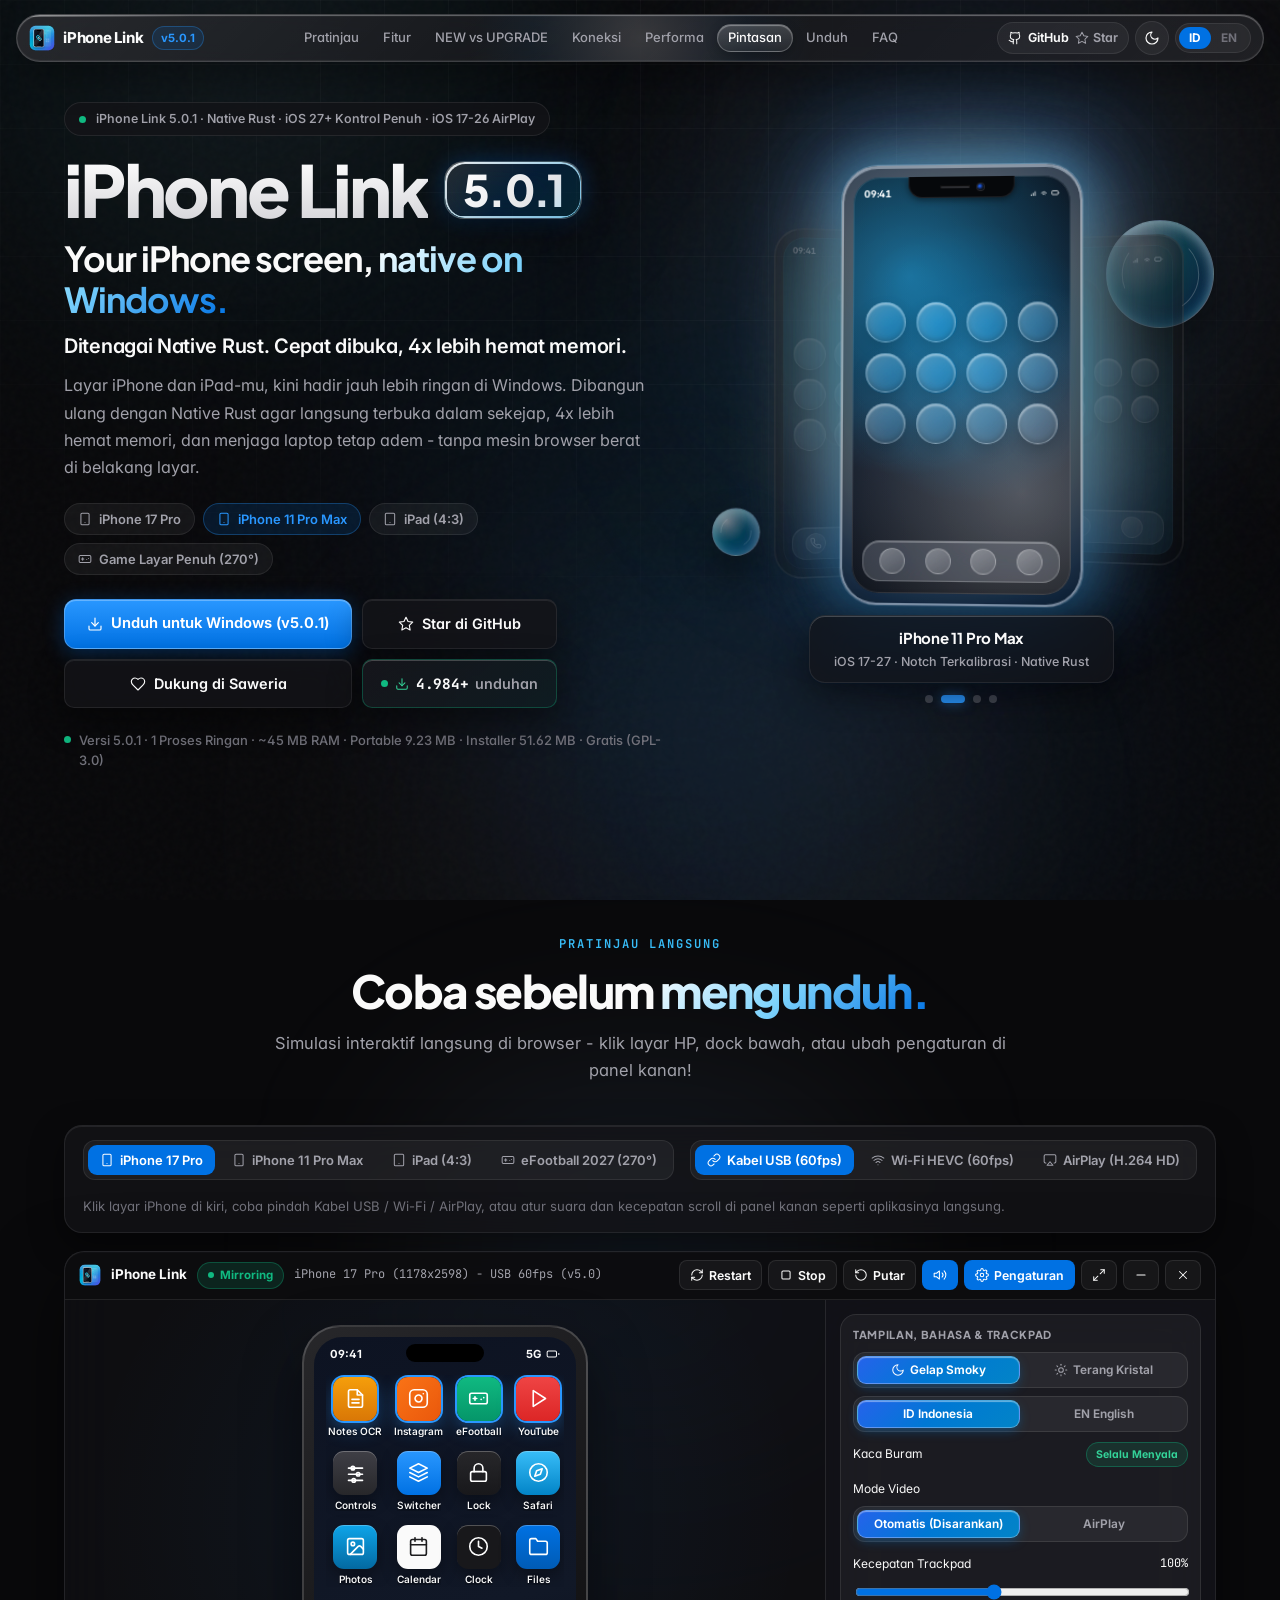
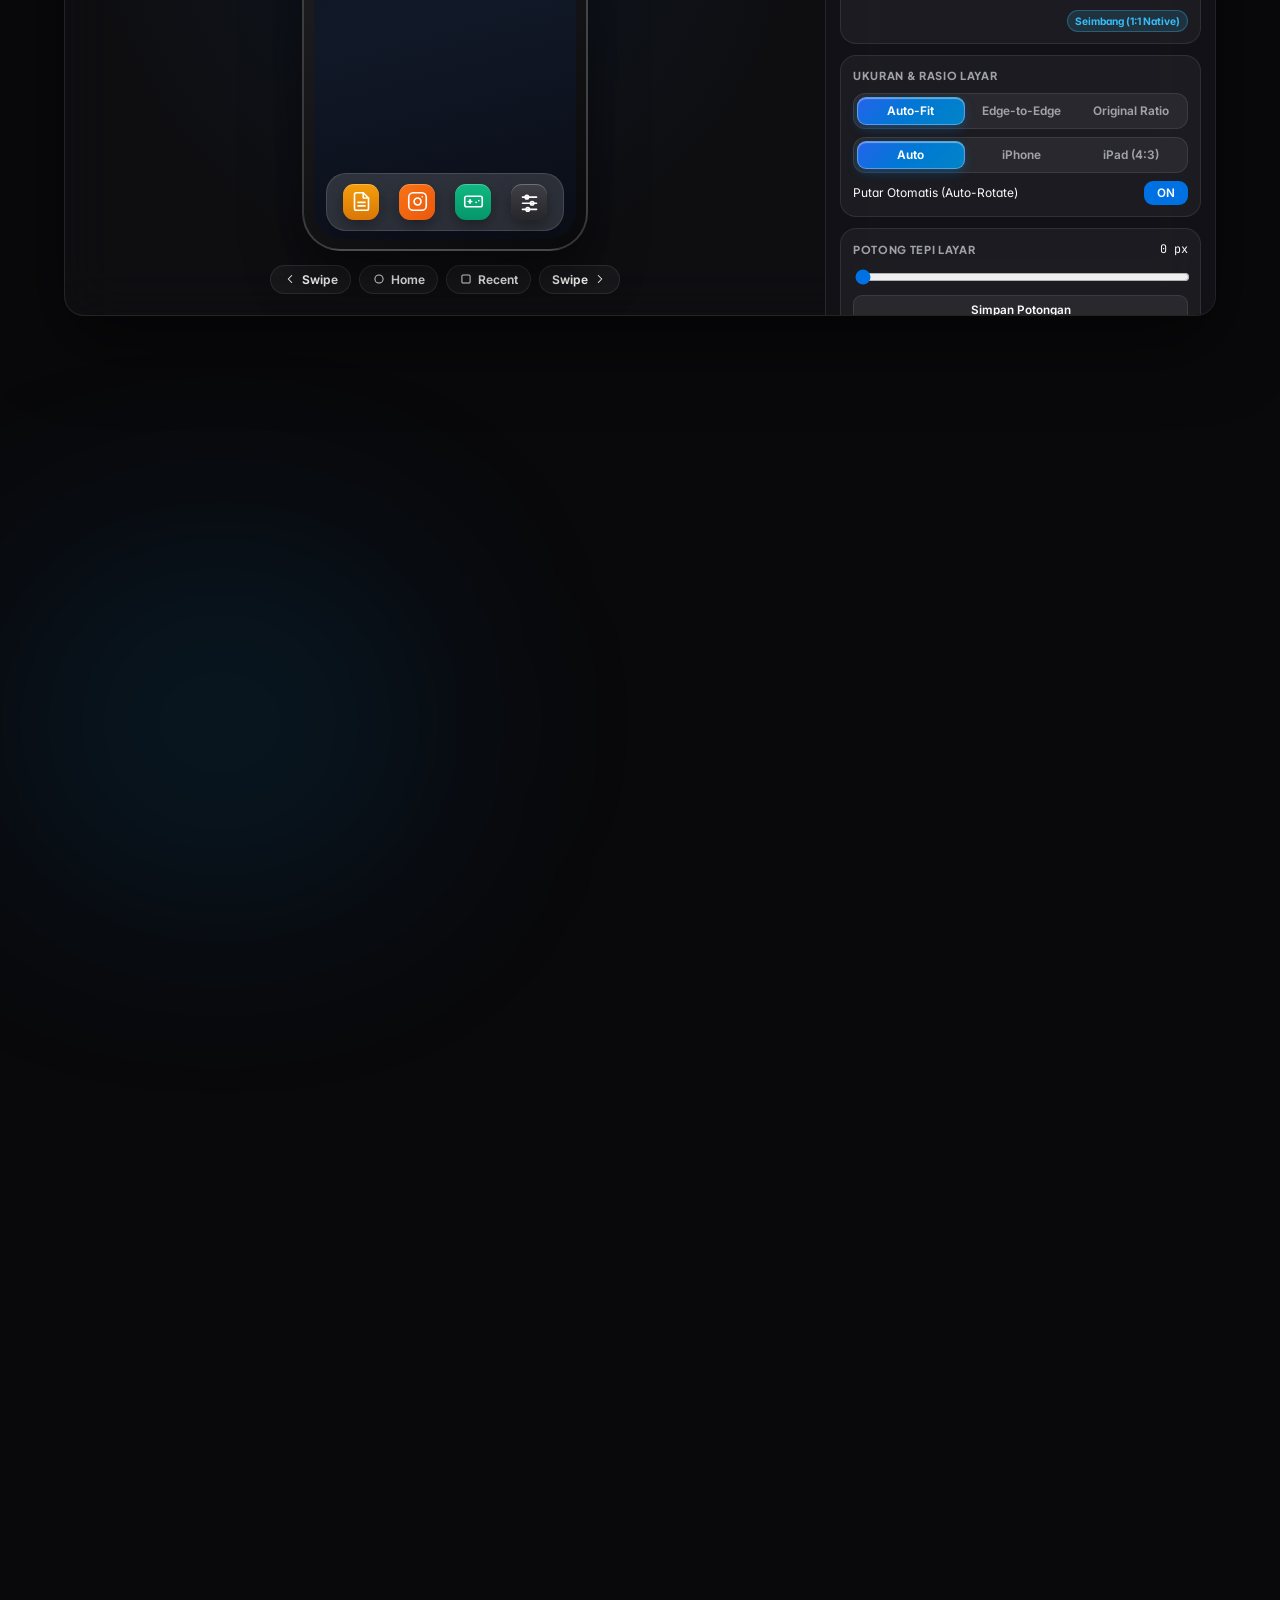
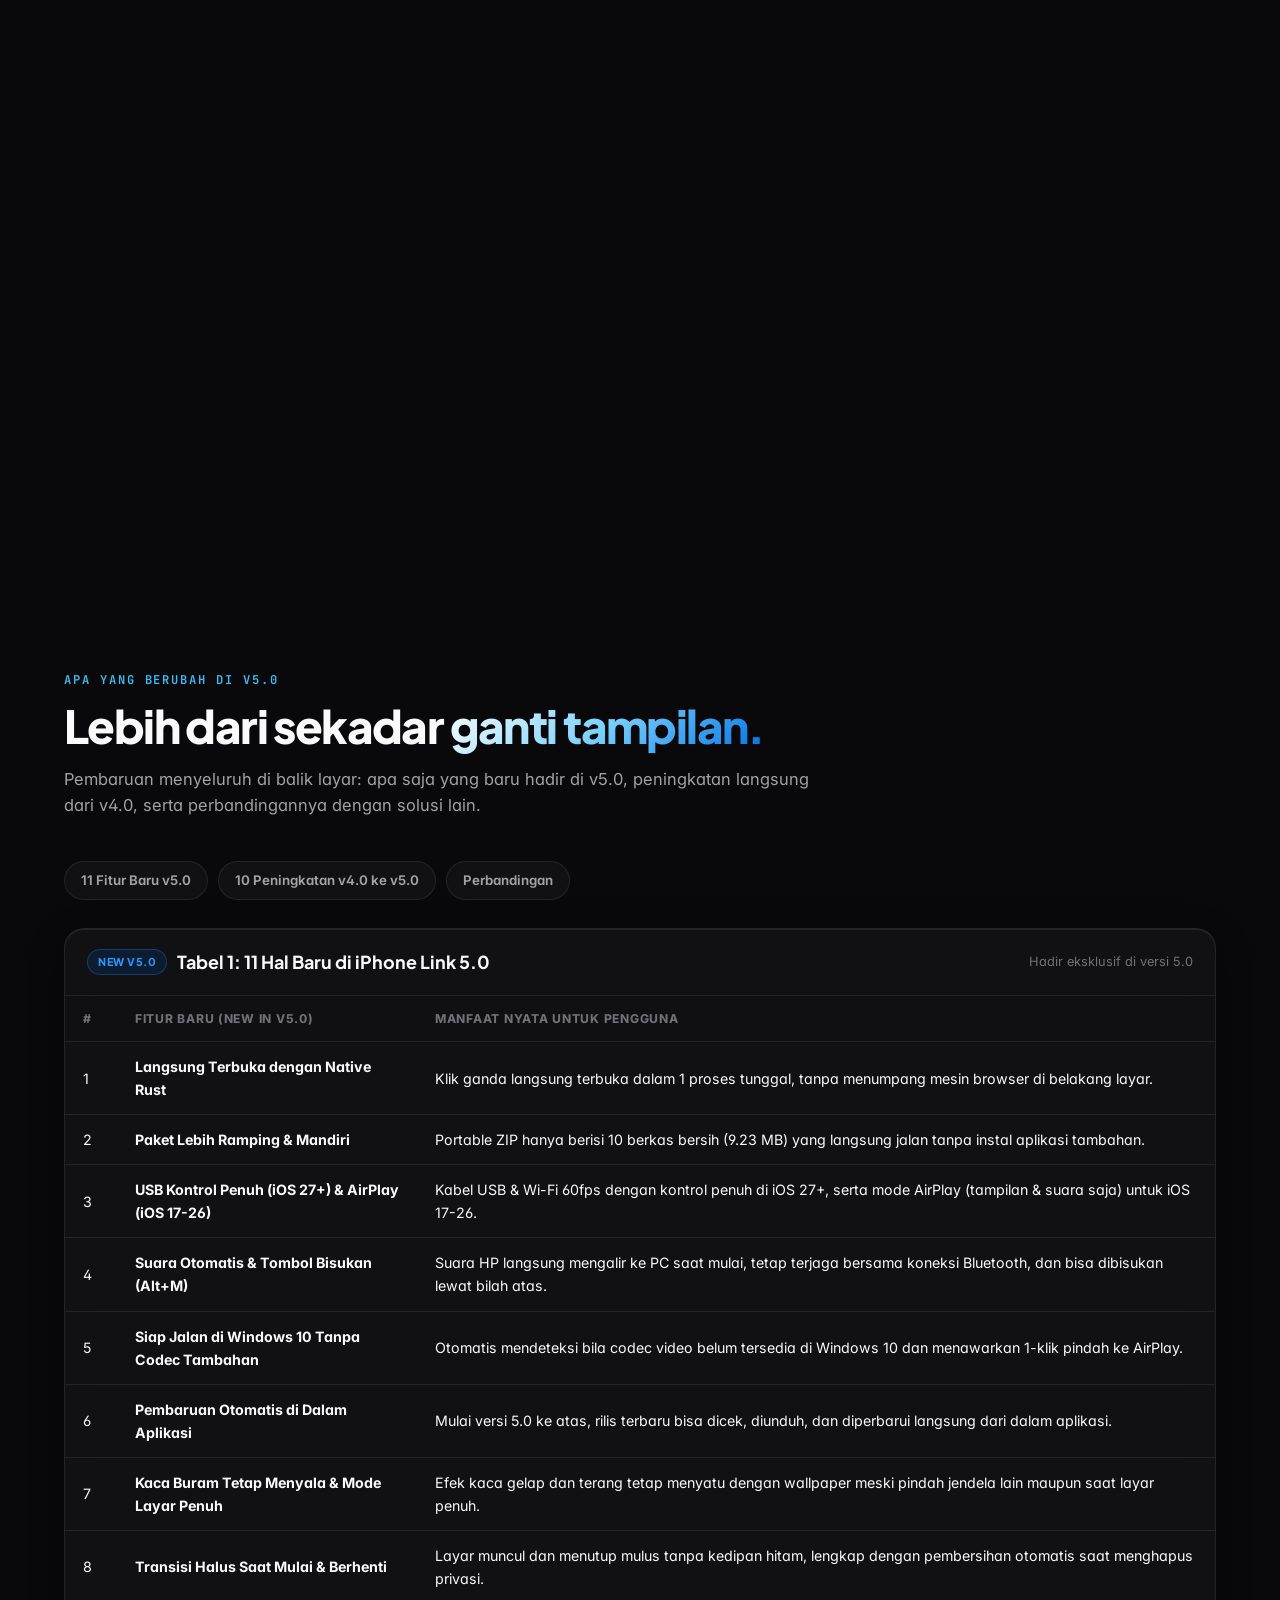
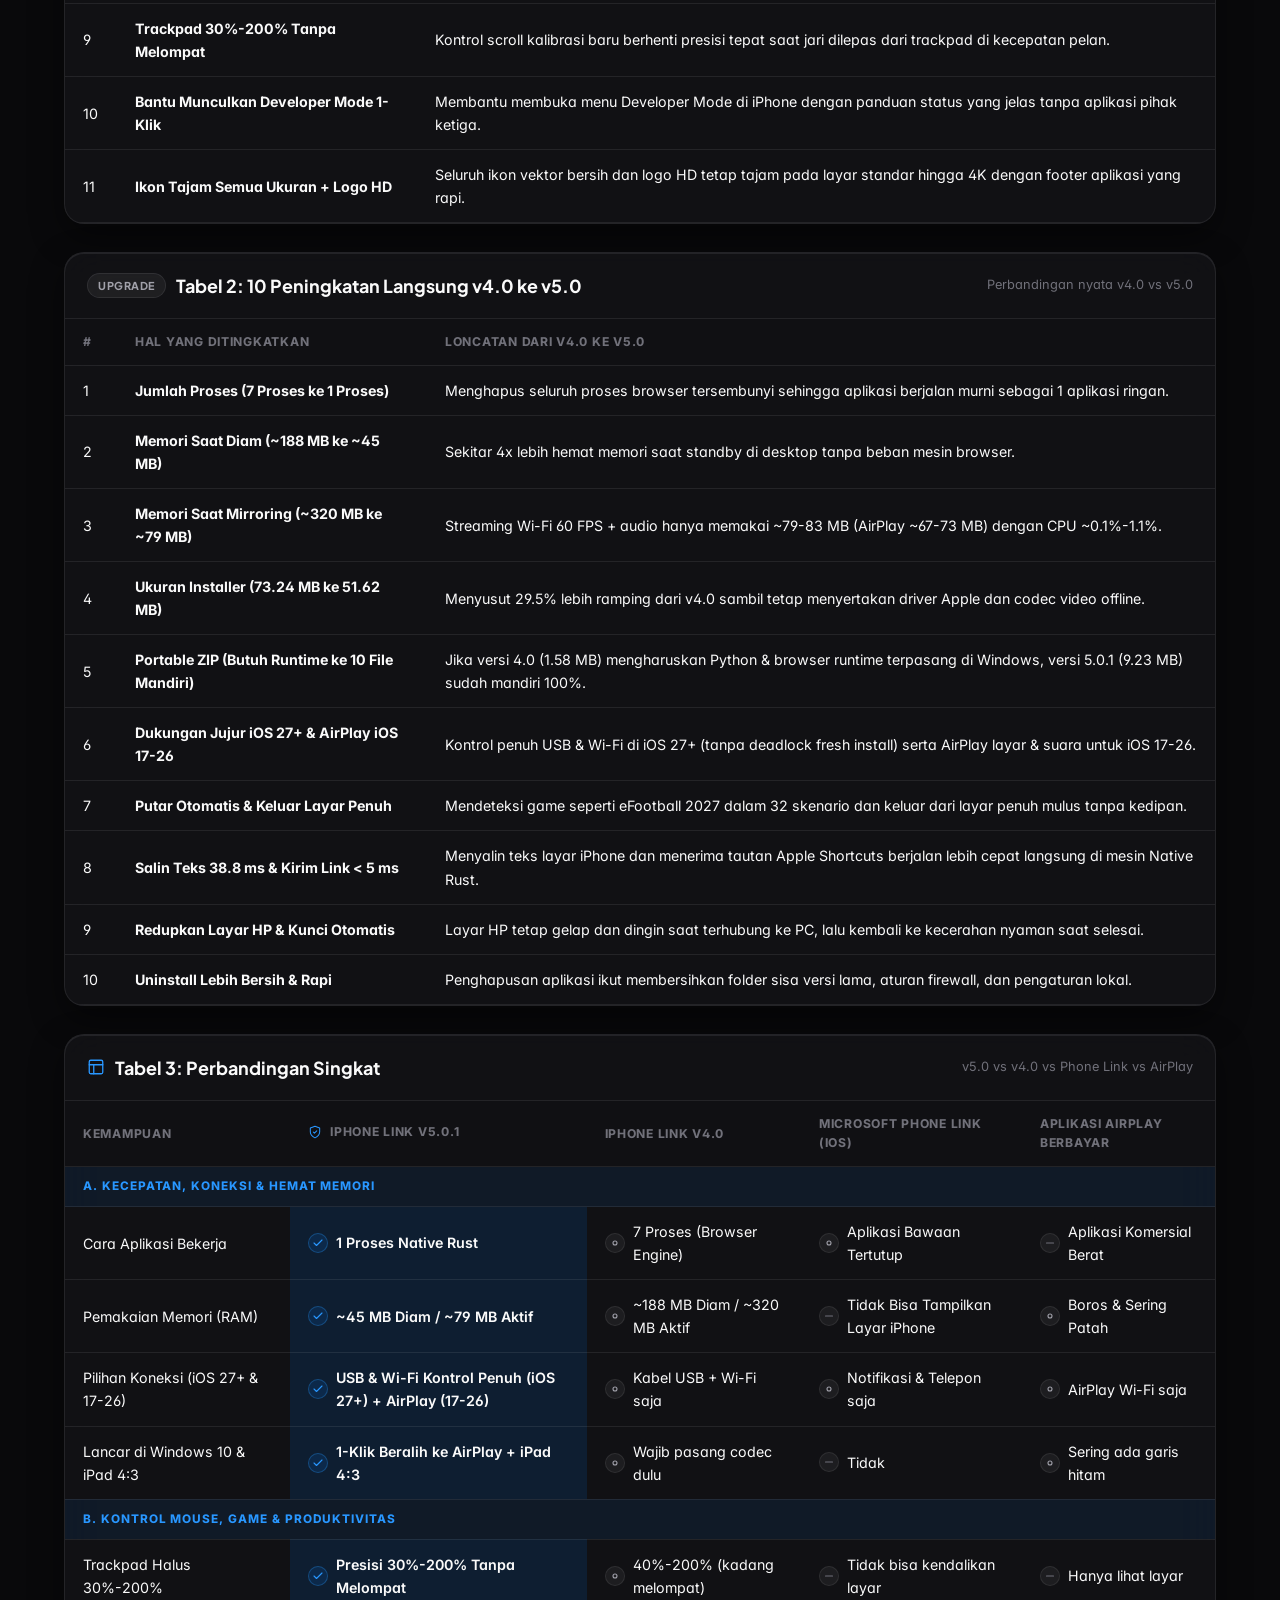
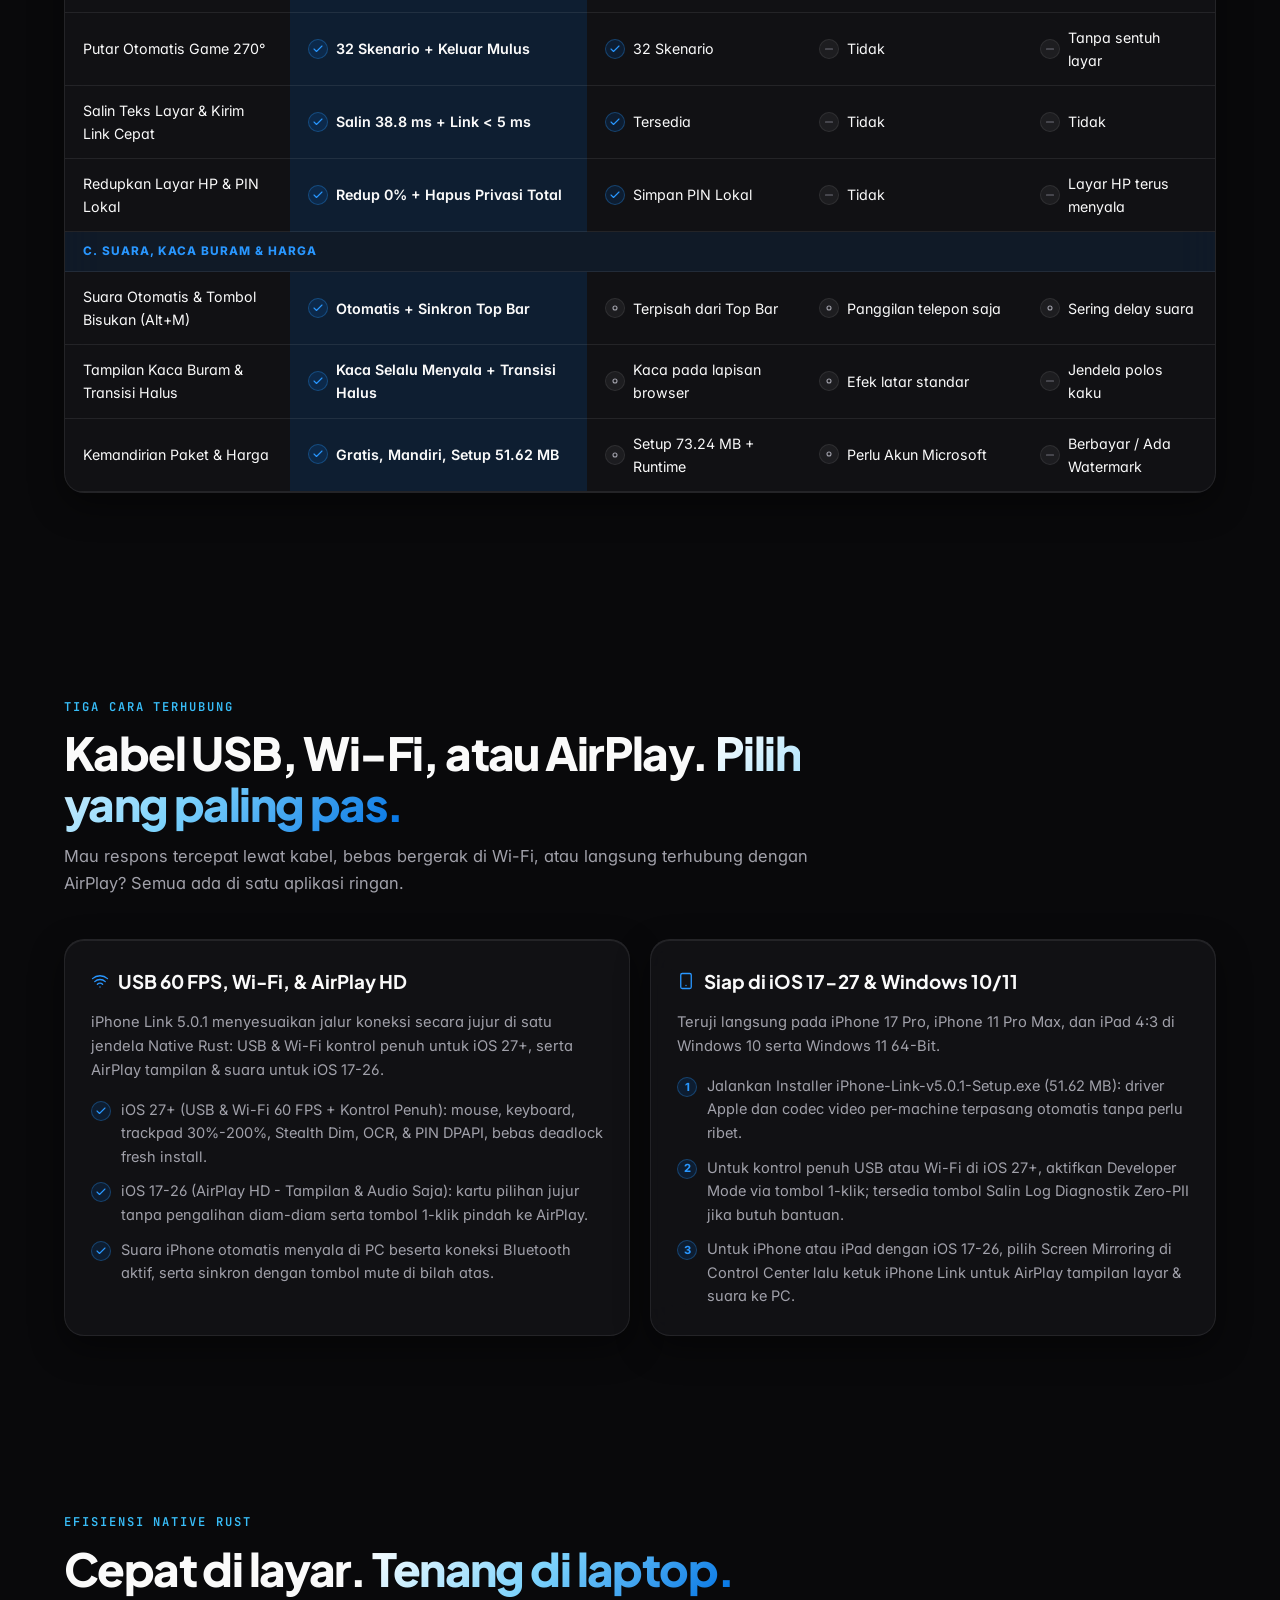
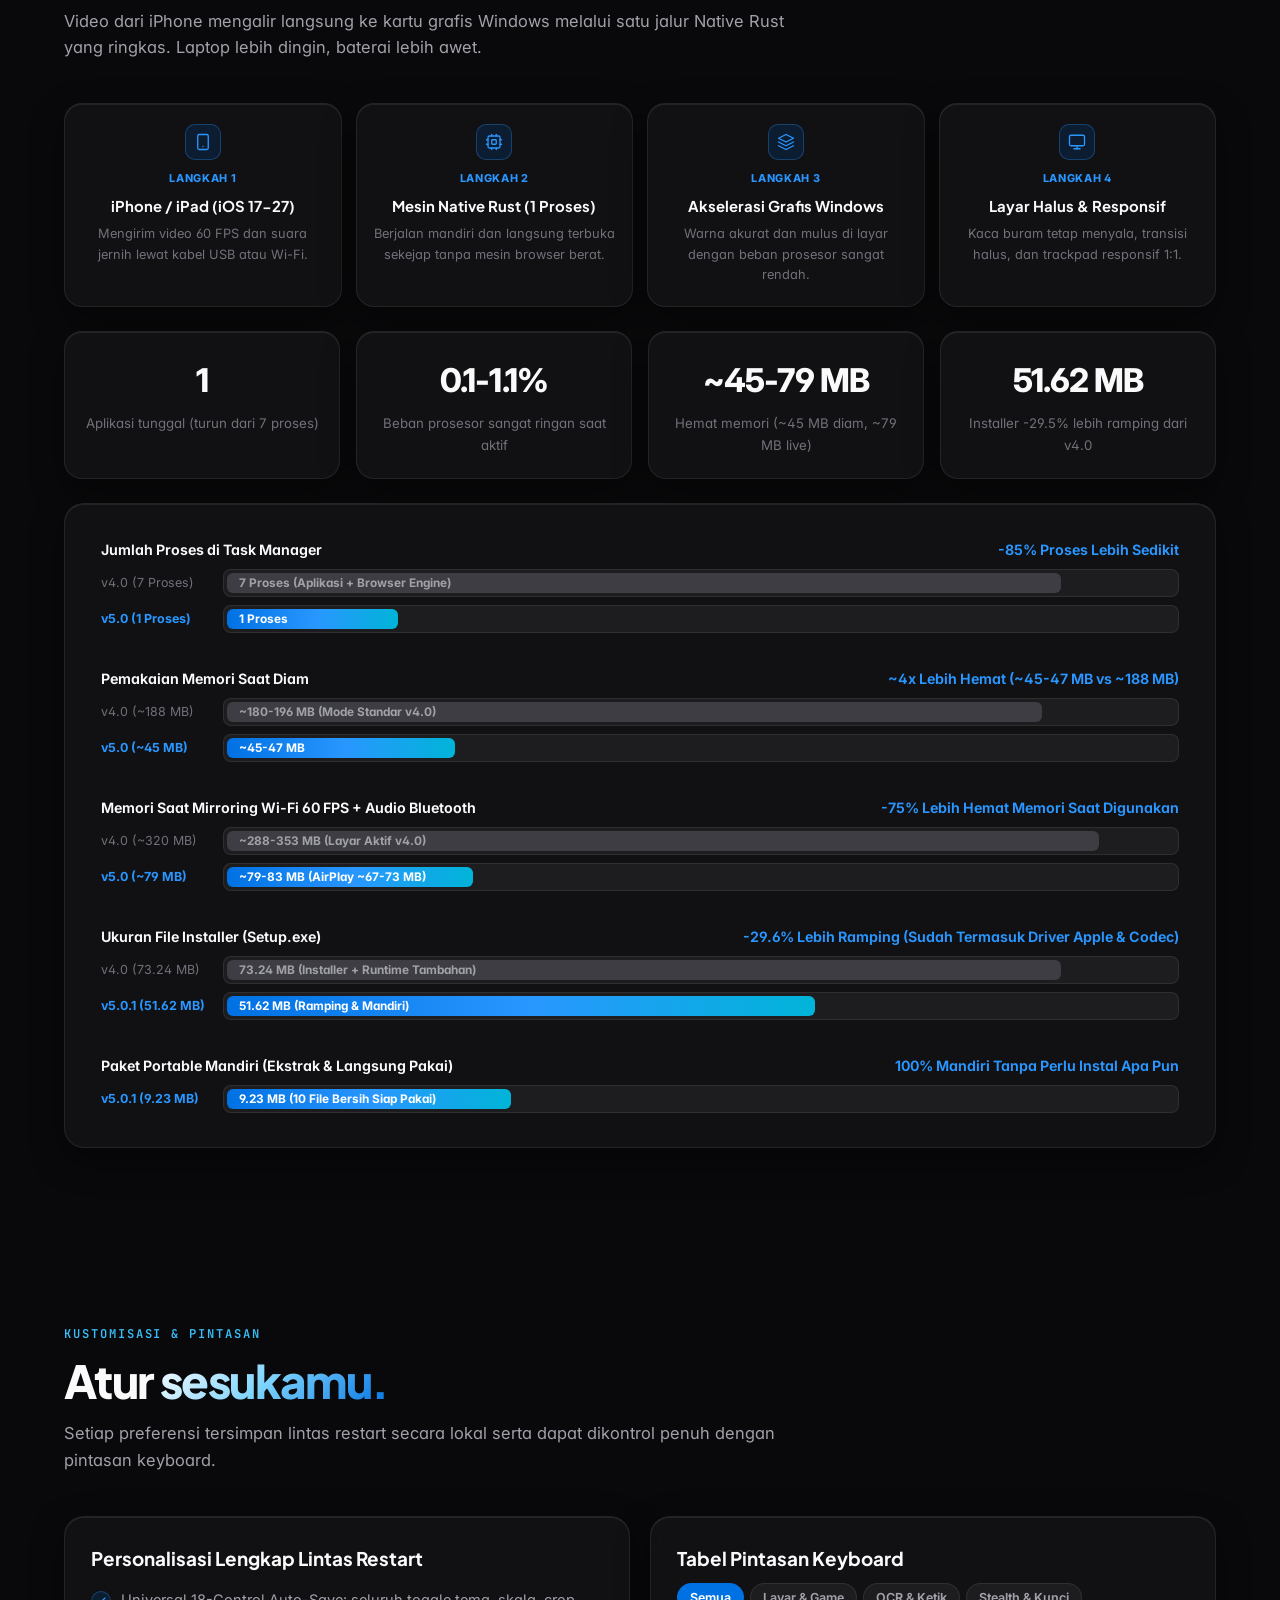
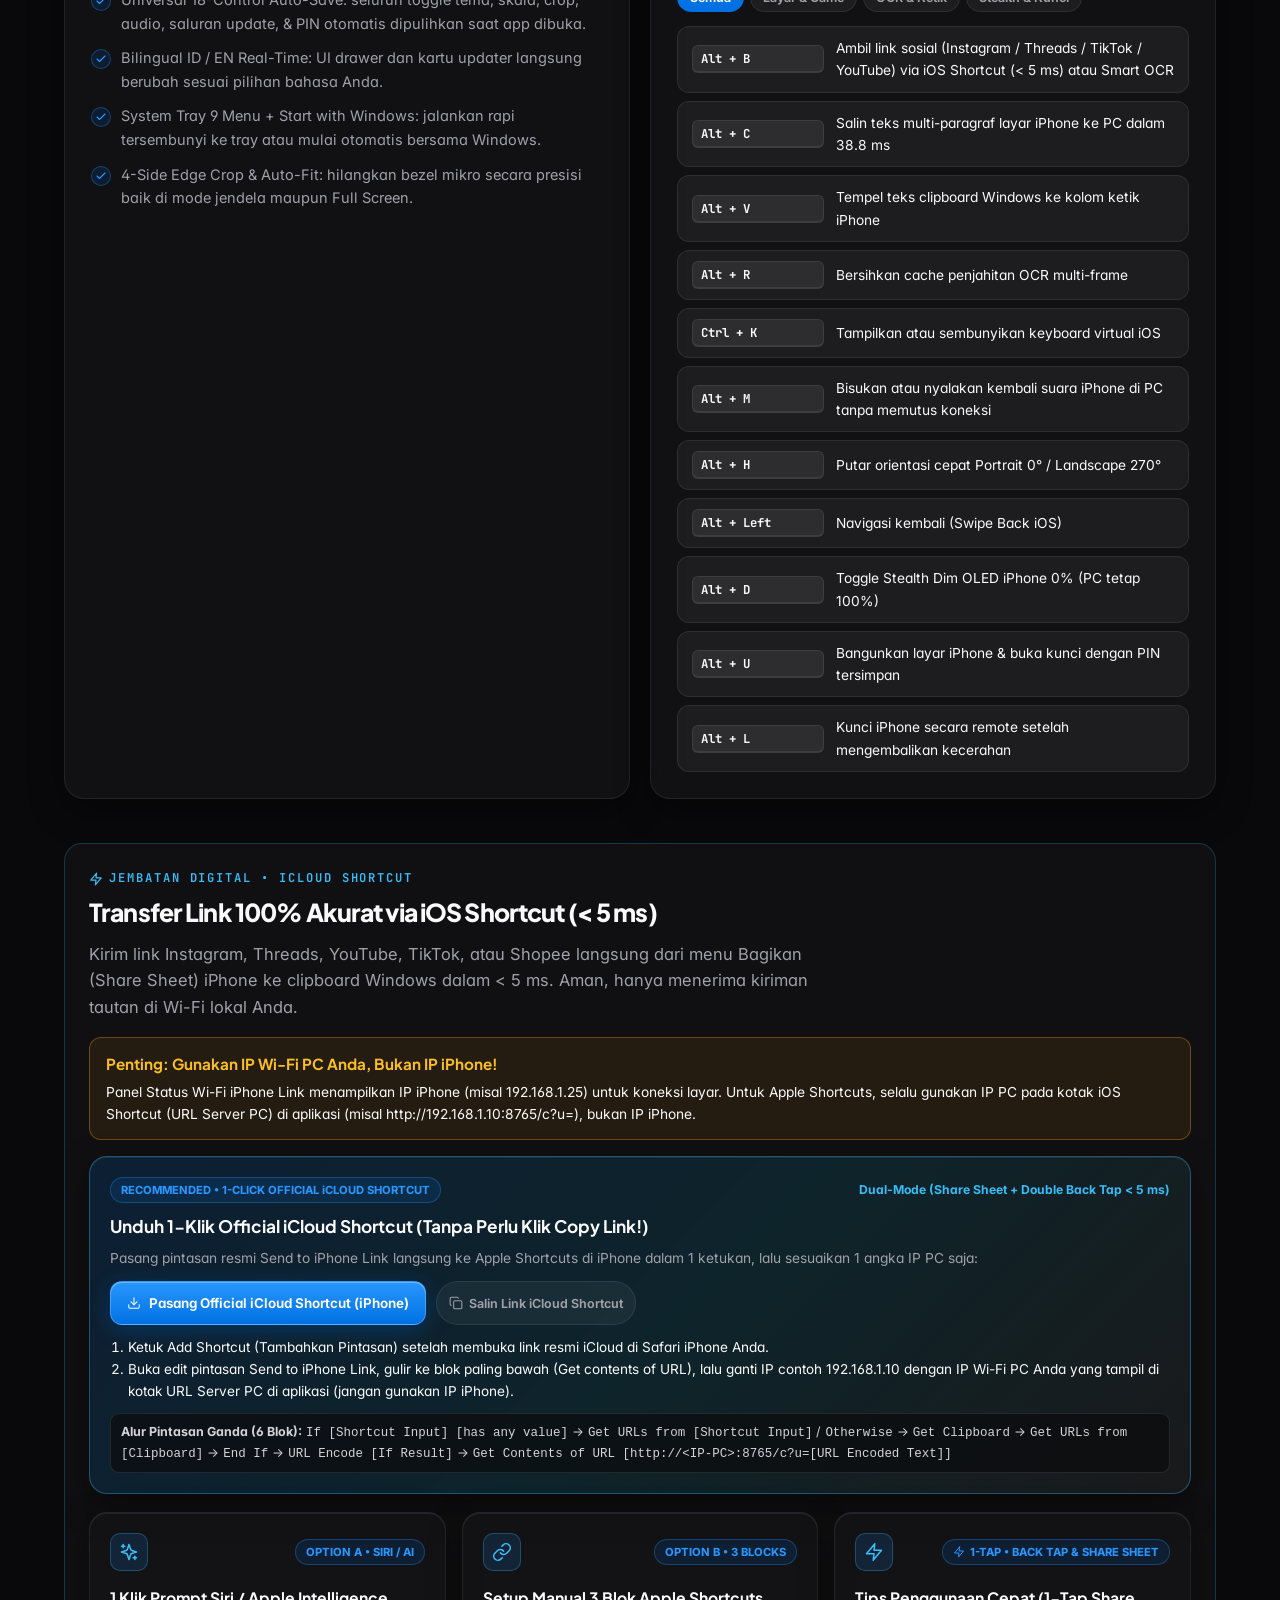
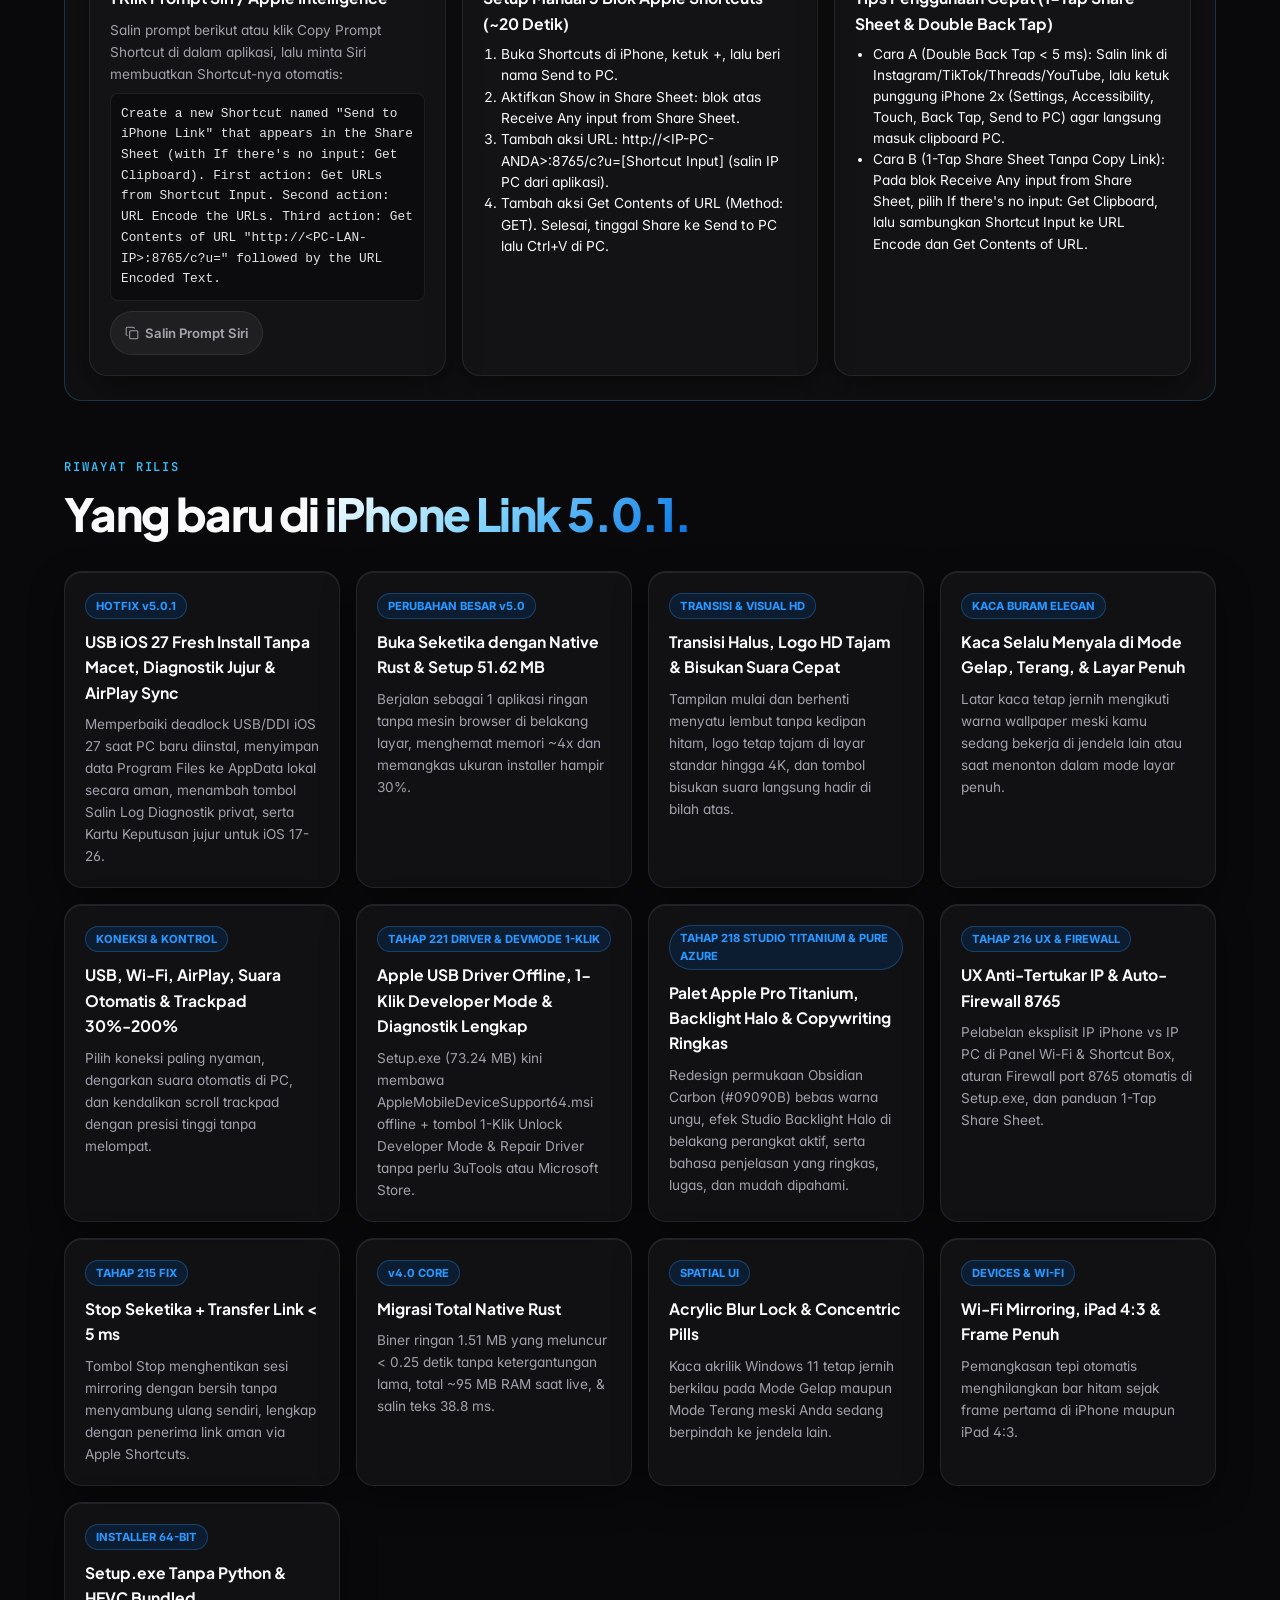
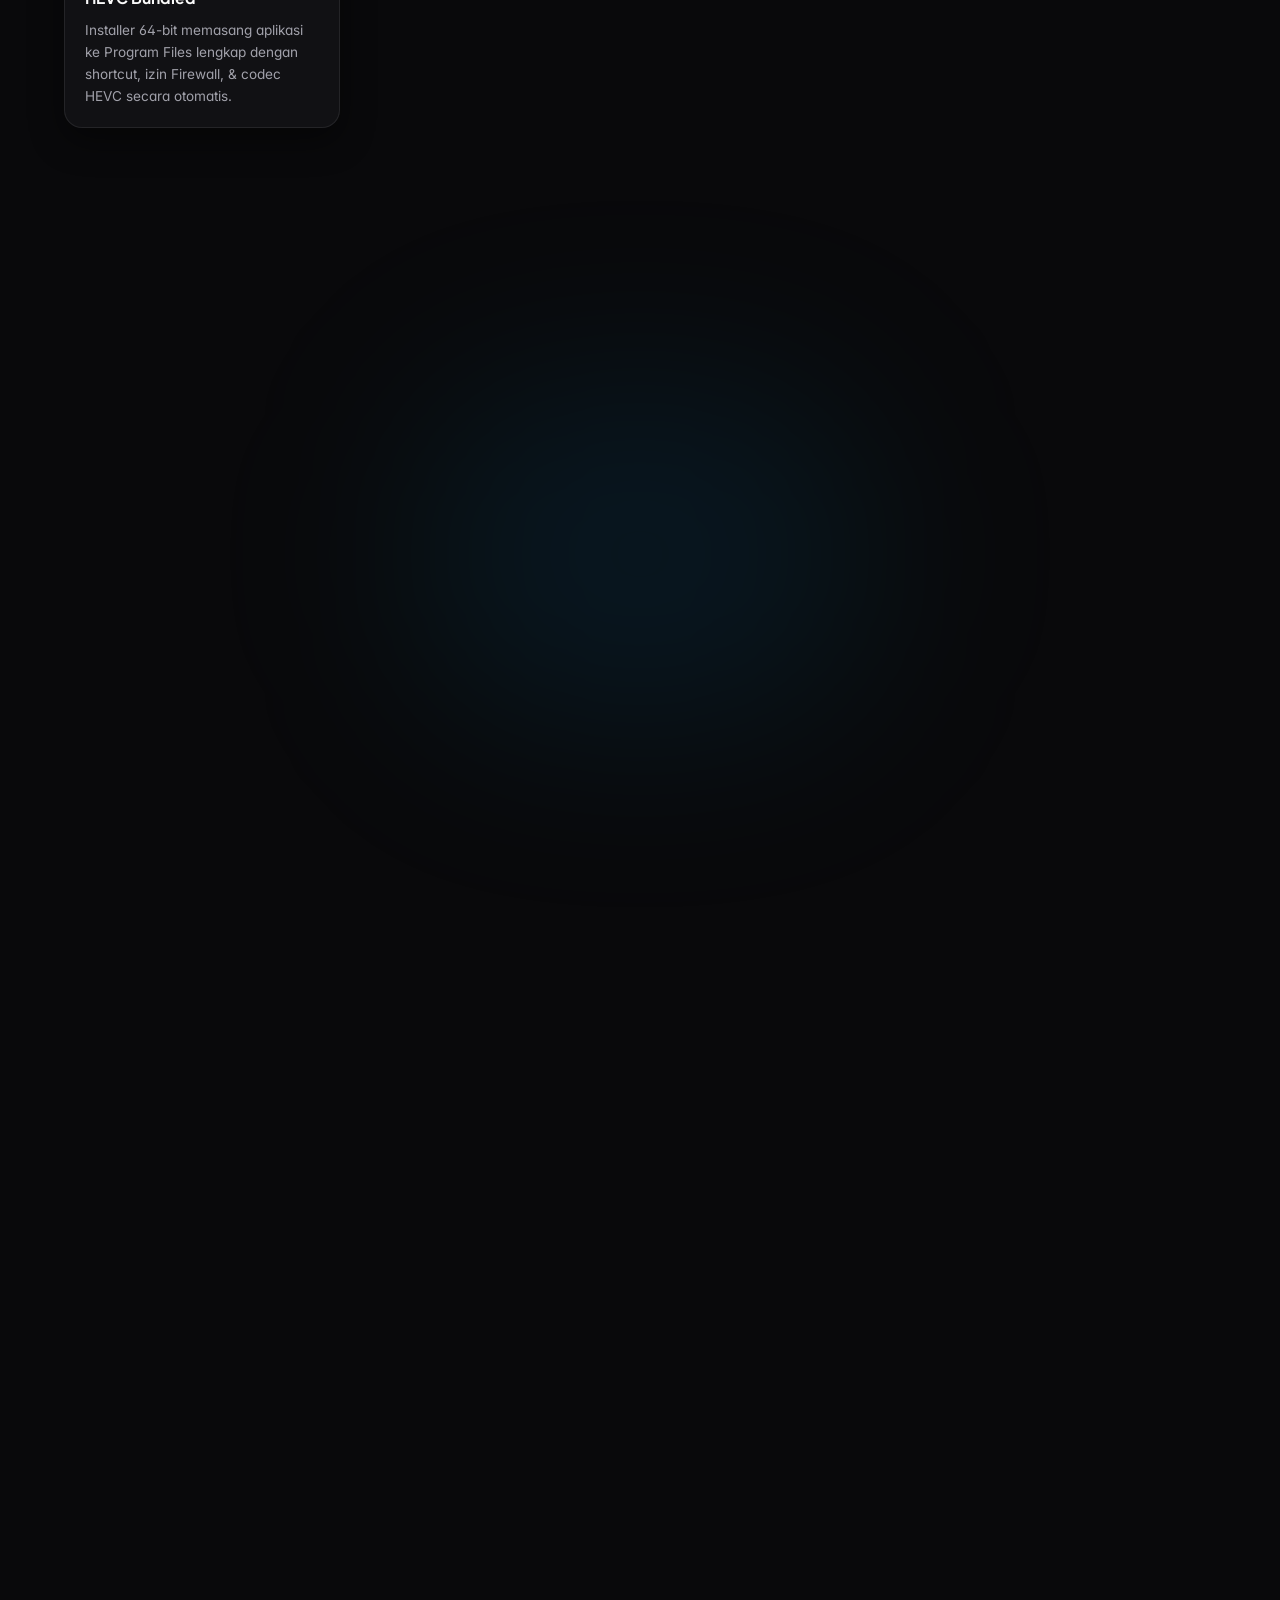
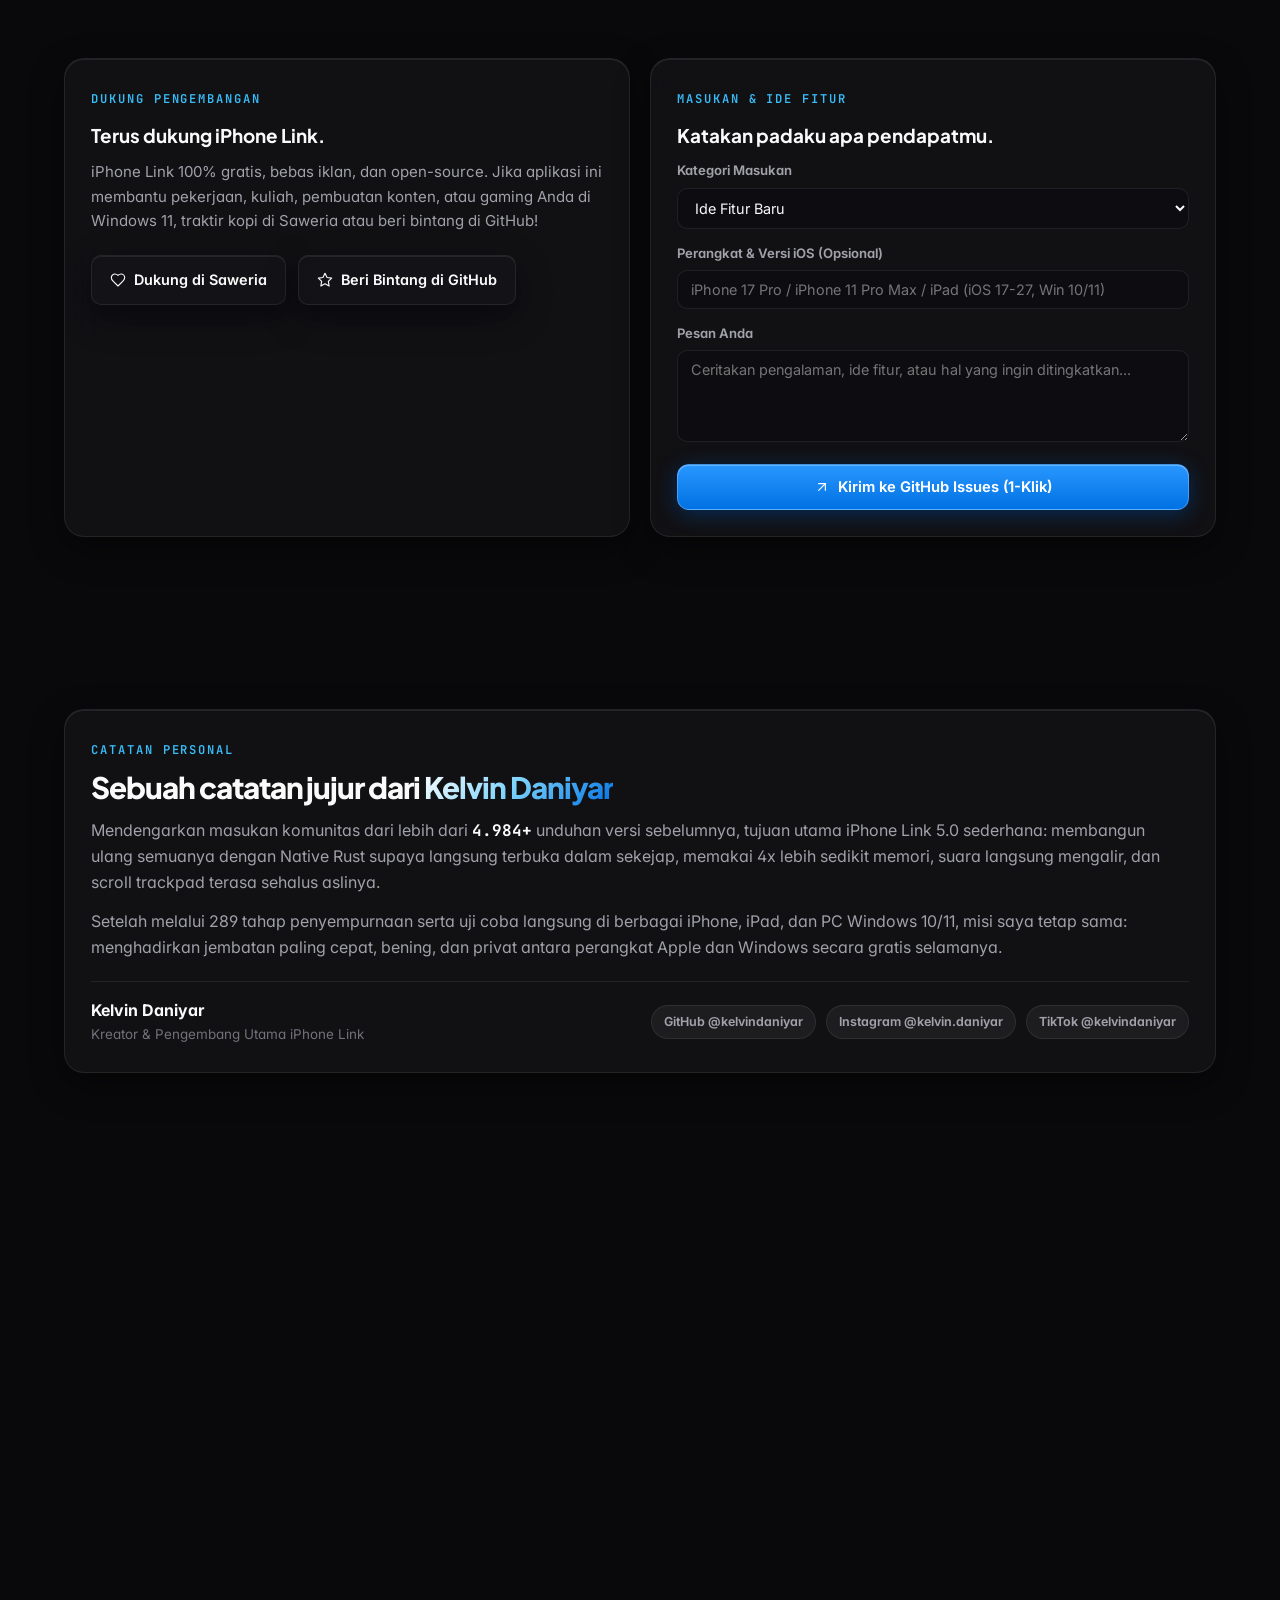
==== commit 83e5bd0c: "fix(v5.0.1): resolve iOS 27 USB/DDI fresh-install deadlock, honest diagnostics, Program Files storag" ====
--- a/docs/index.html
+++ b/docs/index.html
@@ -4,10 +4,10 @@
   <meta charset="UTF-8">
   <meta name="viewport" content="width=device-width, initial-scale=1.0">
   <meta name="google-site-verification" content="6BpHaWmUVe8RGdDW3qo-7BWpkSm4SySQk0XZt4Y2e78" />
-  <title>iPhone Link v5.0.0 - Your iPhone screen, native on Windows.</title>
-  <meta name="title" content="iPhone Link v5.0.0 - Your iPhone screen, native on Windows.">
-  <meta name="description" content="iPhone Link v5.0.0 oleh Kelvin Daniyar: Layar iPhone dan iPad di Windows 10 &amp; 11 yang jauh lebih ringan dengan Native Rust. Terbuka seketika dalam 1 proses (~45 MB RAM), mendukung Kabel USB 60 FPS, Wi-Fi, dan AirPlay, audio otomatis ke PC, kontrol trackpad halus, salin teks dari layar, redup layar fisik, dan gratis selamanya.">
-  <meta name="keywords" content="iPhone Link, iPhone Link v5.0, iPhone Link v5.0.0, Native Rust, mirroring iPhone ke Windows 11 gratis, screen mirroring iPhone Windows 10 AirPlay Wi-Fi USB, kendalikan iPhone dari PC tanpa lag, best free iPhone mirroring app for Windows, Kelvin Daniyar">
+  <title>iPhone Link v5.0.1 - Your iPhone screen, native on Windows.</title>
+  <meta name="title" content="iPhone Link v5.0.1 - Your iPhone screen, native on Windows.">
+  <meta name="description" content="iPhone Link v5.0.1 oleh Kelvin Daniyar: Layar iPhone dan iPad di Windows 10 &amp; 11 yang jauh lebih ringan dengan Native Rust. Terbuka seketika dalam 1 proses (~45 MB RAM), mendukung Kabel USB 60 FPS &amp; Wi-Fi kontrol penuh (iOS 27+), AirPlay layar &amp; suara (iOS 17-26), audio otomatis ke PC, salin teks dari layar, redup layar fisik, dan gratis selamanya.">
+  <meta name="keywords" content="iPhone Link, iPhone Link v5.0, iPhone Link v5.0.1, Native Rust, mirroring iPhone ke Windows 11 gratis, screen mirroring iPhone Windows 10 AirPlay Wi-Fi USB, kendalikan iPhone dari PC tanpa lag, best free iPhone mirroring app for Windows, Kelvin Daniyar">
   <meta name="author" content="Kelvin Daniyar">
   <meta name="robots" content="index, follow, max-image-preview:large, max-snippet:-1, max-video-preview:-1">
   <meta name="theme-color" content="#09090B">
@@ -21,14 +21,14 @@
   <link rel="alternate" hreflang="x-default" href="https://kelvindaniyar.github.io/iphone-link/">
 
   <meta property="og:type" content="website">
-  <meta property="og:site_name" content="iPhone Link v5.0.0">
+  <meta property="og:site_name" content="iPhone Link v5.0.1">
   <meta property="og:url" content="https://kelvindaniyar.github.io/iphone-link/">
-  <meta property="og:title" content="iPhone Link v5.0.0 - Your iPhone screen, native on Windows.">
-  <meta property="og:description" content="Dibangun ulang dengan Native Rust agar langsung terbuka dalam sekejap, 4x lebih hemat memori (~45 MB RAM), dan mendukung Kabel USB, Wi-Fi, serta AirPlay secara gratis di Windows 10 &amp; 11.">
+  <meta property="og:title" content="iPhone Link v5.0.1 - Your iPhone screen, native on Windows.">
+  <meta property="og:description" content="Dibangun ulang dengan Native Rust agar langsung terbuka dalam sekejap, 4x lebih hemat memori (~45 MB RAM), kontrol penuh USB &amp; Wi-Fi pada iOS 27+, serta mode AirPlay pada iOS 17-26 secara gratis di Windows 10 &amp; 11.">
   <meta property="og:image" content="https://kelvindaniyar.github.io/iphone-link/logo.svg">
   <meta name="twitter:card" content="summary_large_image">
-  <meta name="twitter:title" content="iPhone Link v5.0.0 - Your iPhone screen, native on Windows.">
-  <meta name="twitter:description" content="Layar iPhone &amp; iPad di Windows dengan Native Rust: ringan (~45 MB RAM), audio otomatis, USB/Wi-Fi/AirPlay 60 FPS, dan 100% gratis (GPL-3.0).">
+  <meta name="twitter:title" content="iPhone Link v5.0.1 - Your iPhone screen, native on Windows.">
+  <meta name="twitter:description" content="Layar iPhone &amp; iPad di Windows dengan Native Rust: ringan (~45 MB RAM), kontrol penuh USB/Wi-Fi di iOS 27+, AirPlay H.264 di iOS 17-26, dan 100% gratis (GPL-3.0).">
   <meta name="twitter:image" content="https://kelvindaniyar.github.io/iphone-link/logo.svg">
 
   <link rel="icon" type="image/svg+xml" href="logo.svg">
@@ -46,23 +46,23 @@
         "@id": "https://kelvindaniyar.github.io/iphone-link/#software",
         "name": "iPhone Link",
         "alternateName": [
-          "iPhone Link v5.0.0",
+          "iPhone Link v5.0.1",
           "iPhone Link Pure Native Rust Zero WebView2",
           "iPhone Mirroring for Windows 10 and 11"
         ],
-        "softwareVersion": "5.0.0",
+        "softwareVersion": "5.0.1",
         "applicationCategory": "UtilitiesApplication",
         "applicationSubCategory": "Screen Mirroring & Device Control",
         "operatingSystem": "Windows 10, Windows 11 (64-bit)",
         "url": "https://kelvindaniyar.github.io/iphone-link/",
-        "downloadUrl": "https://github.com/kelvindaniyar/iphone-link/releases/download/v5.0.0/iPhone-Link-v5.0.0-Setup.exe",
-        "installUrl": "https://github.com/kelvindaniyar/iphone-link/releases/download/v5.0.0/iPhone-Link-v5.0.0-Setup.exe",
+        "downloadUrl": "https://github.com/kelvindaniyar/iphone-link/releases/download/v5.0.1/iPhone-Link-v5.0.1-Setup.exe",
+        "installUrl": "https://github.com/kelvindaniyar/iphone-link/releases/download/v5.0.1/iPhone-Link-v5.0.1-Setup.exe",
         "codeRepository": "https://github.com/kelvindaniyar/iphone-link",
         "isBasedOn": "https://github.com/teyboxv1/pane-iphone-mirror-windows",
         "license": "https://www.gnu.org/licenses/gpl-3.0.html",
-        "fileSize": "51.58 MB",
+        "fileSize": "51.62 MB",
         "image": "https://kelvindaniyar.github.io/iphone-link/logo.svg",
-        "description": "Free and open-source (GPL-3.0) 100% Pure Native Rust Zero-WebView2 (Slint + DirectComposition + Direct3D 11) iPhone and iPad screen mirroring for Windows 10 and Windows 11 64-bit over USB Cable, low-latency Wi-Fi HEVC, and AirPlay H.264 HD across iOS 17-27, running in a single process (~45-47 MB standby RAM) with Always-On Frosted Acrylic, 30%-200% calibrated trackpad, Auto-Start Audio Sink, 38.8 ms OCR, 0% OLED Stealth Dim, and WinHTTP auto-updater.",
+        "description": "Free and open-source (GPL-3.0) 100% Pure Native Rust Zero-WebView2 (Slint + DirectComposition + Direct3D 11) iPhone and iPad screen mirroring for Windows 10 and Windows 11 64-bit: full 60fps USB Cable & Wi-Fi HEVC with full mouse/keyboard/trackpad control on iOS 27+, plus AirPlay H.264 view & audio on iOS 17-26, running in a single process (~45-47 MB standby RAM) with Always-On Frosted Acrylic, 38.8 ms OCR, 0% OLED Stealth Dim, DPAPI local PIN, and honest Zero-PII USB diagnostics.",
         "featureList": [
           "100% Pure Native Rust Zero-WebView2 (Slint + DirectComposition, 1 Process)",
           "Triple Connectivity: USB 60fps + Wi-Fi HEVC + AirPlay H.264 HD",
@@ -105,8 +105,8 @@
       {
         "@type": "HowTo",
         "@id": "https://kelvindaniyar.github.io/iphone-link/#howto",
-        "name": "Cara Mirroring Layar iPhone & iPad ke Windows 10/11 dengan iPhone Link v5.0.0",
-        "description": "Panduan 3 langkah cepat menampilkan dan mengendalikan layar iPhone atau iPad (iOS 17-27) di Windows 10/11 64-bit lewat Kabel USB, Wi-Fi HEVC, atau AirPlay H.264.",
+        "name": "Cara Mirroring Layar iPhone & iPad ke Windows 10/11 dengan iPhone Link v5.0.1",
+        "description": "Panduan 3 langkah cepat menampilkan layar iPhone atau iPad di Windows 10/11 64-bit: kontrol penuh USB/Wi-Fi HEVC pada iOS 27+ atau AirPlay H.264 tampilan & audio pada iOS 17-26.",
         "totalTime": "PT2M",
         "tool": [
           {
@@ -115,7 +115,7 @@
           },
           {
             "@type": "HowToTool",
-            "name": "iPhone atau iPad (iOS / iPadOS 17-27)"
+            "name": "iPhone atau iPad (iOS 27+ Kontrol Penuh / iOS 17-26 AirPlay)"
           },
           {
             "@type": "HowToTool",
@@ -126,14 +126,14 @@
           {
             "@type": "HowToStep",
             "position": 1,
-            "name": "Unduh dan jalankan Installer iPhone-Link-v5.0.0-Setup.exe",
-            "text": "Unduh iPhone-Link-v5.0.0-Setup.exe (51.58 MB) untuk memasang aplikasi Pure Native Rust Zero-WebView2, Apple USB Driver offline, Microsoft HEVC Extension offline, dan aturan Firewall port 8765 secara otomatis."
+            "name": "Unduh dan jalankan Installer iPhone-Link-v5.0.1-Setup.exe",
+            "text": "Unduh iPhone-Link-v5.0.1-Setup.exe (51.62 MB) untuk memasang aplikasi Pure Native Rust Zero-WebView2, Apple USB Driver offline, Microsoft HEVC Extension per-machine, dan aturan Firewall port 8765 secara otomatis."
           },
           {
             "@type": "HowToStep",
             "position": 2,
-            "name": "Pilih Kabel USB, Wi-Fi HEVC, atau AirPlay H.264",
-            "text": "Hubungkan iPhone lewat Kabel USB / Wi-Fi (aktifkan Developer Mode via tombol 1-Klik AMFI jika tersembunyi), atau pilih mode AirPlay H.264 langsung dari Control Center iPhone."
+            "name": "Pilih Kabel USB / Wi-Fi (iOS 27+) atau AirPlay H.264 (iOS 17-26)",
+            "text": "Untuk iOS 27+, sambungkan via Kabel USB atau Wi-Fi untuk 60fps & kontrol penuh. Untuk iOS 17-26, pilih Mode AirPlay (Wi-Fi) dari Control Center iPhone untuk tampilan & suara ke PC."
           },
           {
             "@type": "HowToStep",
@@ -157,23 +157,23 @@
         "name": "What is iPhone Link and is it free?",
         "acceptedAnswer": {
           "@type": "Answer",
-          "text": "iPhone Link is a free, open-source (GPL-3.0) Windows 10 and Windows 11 desktop application created by Kelvin Daniyar for macOS-style iPhone and iPad screen mirroring and remote control, similar to scrcpy for iOS. Version 5.0.0 is built in 100% Pure Native Rust with Zero WebView2."
+          "text": "iPhone Link is a free, open-source (GPL-3.0) Windows 10 and Windows 11 desktop application created by Kelvin Daniyar for macOS-style iPhone and iPad screen mirroring and remote control, similar to scrcpy for iOS. Version 5.0.1 is built in 100% Pure Native Rust with Zero WebView2."
         }
       },
       {
         "@type": "Question",
-        "name": "Does iPhone Link v5.0 require Python, Edge WebView2, or jailbreak?",
+        "name": "Does iPhone Link v5.0.1 require Python, Edge WebView2, or jailbreak?",
         "acceptedAnswer": {
           "@type": "Answer",
-          "text": "No. iPhone Link v5.0 is a 100% Pure Native Rust single-process executable using approximately 45 MB idle RAM and 79 MB live mirroring RAM, with zero WebView2 and zero Python required. It works on stock non-jailbroken iOS 17-27 devices."
+          "text": "No. iPhone Link v5.0.1 is a 100% Pure Native Rust single-process executable using approximately 45 MB idle RAM and 79 MB live mirroring RAM, with zero WebView2 and zero Python required on stock non-jailbroken iOS 17-27 devices."
         }
       },
       {
         "@type": "Question",
-        "name": "What connection modes are supported?",
+        "name": "What connection modes are supported for iOS 27+ vs iOS 17-26?",
         "acceptedAnswer": {
           "@type": "Answer",
-          "text": "iPhone Link v5.0 supports Triple Connectivity: USB Cable 60fps HEVC with full keyboard, mouse, and trackpad control; Wi-Fi 60fps HEVC cable-free with full remote control; and a built-in AirPlay Receiver for instant screen and audio casting."
+          "text": "On iOS 27+, iPhone Link v5.0.1 supports full 60fps USB Cable and Wi-Fi HEVC mirroring with complete mouse, keyboard, and trackpad control. On iOS 17-26, Apple restricts CoreDevice display services, so iPhone Link provides built-in AirPlay H.264 display and PC audio (View & Audio Only)."
         }
       },
       {
@@ -181,7 +181,7 @@
         "name": "Which iPhone, iPad, and Windows versions are supported?",
         "acceptedAnswer": {
           "@type": "Answer",
-          "text": "iPhone Link supports Windows 10 and Windows 11 64-bit PCs, and iPhone or iPad devices running iOS or iPadOS 17 through iOS 27, physically verified on iPhone 11 Pro and iPhone 17 Pro."
+          "text": "iPhone Link v5.0.1 supports Windows 10 and Windows 11 64-bit PCs, with full USB/Wi-Fi control on iOS/iPadOS 27+ (physically verified on iOS 27.2 on iPhone 17 Pro & iPhone 11 Pro Max) and AirPlay H.264 display + audio on iOS/iPadOS 17 through 26."
         }
       },
       {
@@ -189,7 +189,7 @@
         "name": "Can I control my iPhone with a Windows keyboard, mouse, and stream audio to PC?",
         "acceptedAnswer": {
           "@type": "Answer",
-          "text": "Yes. You get full mouse click and drag, precision trackpad scrolling with 30%-200% speed control, cross-platform Ctrl shortcuts, bidirectional OCR copy-paste via Alt+C and Alt+V, auto-rotate for games like eFootball, and built-in PC Bluetooth A2DP and AirPlay audio streaming with Alt+M mute."
+          "text": "Yes on iOS 27+: you get full mouse click and drag, precision trackpad scrolling with 30%-200% speed control, cross-platform Ctrl shortcuts, bidirectional OCR copy-paste via Alt+C and Alt+V, auto-rotate for games like eFootball, and built-in PC Bluetooth A2DP & AirPlay audio streaming with Alt+M mute. On iOS 17-26, wireless AirPlay streams display and audio to PC cleanly."
         }
       },
       {
@@ -210,10 +210,10 @@
       },
       {
         "@type": "Question",
-        "name": "How do I upgrade from iPhone Link v4.0 to v5.0?",
+        "name": "How do I upgrade from iPhone Link v5.0.0 or v4.0 to v5.0.1?",
         "acceptedAnswer": {
           "@type": "Answer",
-          "text": "Download the iPhone Link v5.0.0 Setup installer (51.58 MB) or Portable ZIP (9.16 MB) directly from the official GitHub Releases page. The v5.0 Native Rust architecture replaces WebView2 and includes a built-in native updater for future releases."
+          "text": "If you already run v5.0.0, use Check for Updates right inside the app to update to v5.0.1. If you use v4.0, download the iPhone Link v5.0.1 Setup installer (51.62 MB) or Portable ZIP (9.23 MB) from GitHub Releases once; your settings and DPAPI PIN stay compatible."
         }
       }
     ]
@@ -256,7 +256,7 @@
       <a href="#hero" class="nav-brand">
         <img src="logo.svg" alt="iPhone Link Logo" width="26" height="26">
         <span>iPhone Link</span>
-        <span class="nav-ver-pill">v5.0</span>
+        <span class="nav-ver-pill">v5.0.1</span>
       </a>
 
       <ul class="nav-links" id="nav-links">
@@ -304,15 +304,15 @@
           <div class="hero-copy">
             <div class="hero-status-pill">
               <span class="pulse-dot"></span>
-              <span data-id="iPhone Link 5.0 &middot; Native Rust &middot; iOS 17-27 &amp; Windows 10/11"
-                    data-en="iPhone Link 5.0 &middot; Native Rust &middot; iOS 17-27 &amp; Windows 10/11">
-                iPhone Link 5.0 &middot; Native Rust &middot; iOS 17-27 &amp; Windows 10/11
+              <span data-id="iPhone Link 5.0.1 &middot; Native Rust &middot; iOS 27+ Kontrol Penuh &middot; iOS 17-26 AirPlay"
+                    data-en="iPhone Link 5.0.1 &middot; Native Rust &middot; iOS 27+ Full Control &middot; iOS 17-26 AirPlay">
+                iPhone Link 5.0.1 &middot; Native Rust &middot; iOS 27+ Kontrol Penuh &middot; iOS 17-26 AirPlay
               </span>
             </div>
 
             <div class="hero-brand-lockup" id="hero-brand-lockup">
               <span class="brand-lockup-name">iPhone Link</span>
-              <span class="brand-lockup-badge"><span class="badge-ver-text">5.0</span></span>
+              <span class="brand-lockup-badge"><span class="badge-ver-text">5.0.1</span></span>
             </div>
 
             <h1 class="hero-title">Your iPhone screen, <span class="text-accent-grad">native on Windows.</span></h1>
@@ -351,7 +351,7 @@
             <div class="hero-cta-row">
               <a href="#unduh" class="btn-primary-grad">
                 <svg class="ui-icon" viewBox="0 0 24 24" aria-hidden="true"><path d="M21 15v4a2 2 0 0 1-2 2H5a2 2 0 0 1-2-2v-4"/><polyline points="7 10 12 15 17 10"/><line x1="12" x2="12" y1="15" y2="3"/></svg>
-                <span data-id="Unduh untuk Windows (v5.0)" data-en="Download for Windows (v5.0)">Unduh untuk Windows (v5.0)</span>
+                <span data-id="Unduh untuk Windows (v5.0.1)" data-en="Download for Windows (v5.0.1)">Unduh untuk Windows (v5.0.1)</span>
               </a>
               <a href="https://github.com/kelvindaniyar/iphone-link" target="_blank" rel="noopener" class="btn-glass">
                 <svg class="ui-icon" viewBox="0 0 24 24" aria-hidden="true"><polygon points="12 2 15.09 8.26 22 9.27 17 14.14 18.18 21.02 12 17.77 5.82 21.02 7 14.14 2 9.27 8.91 8.26 12 2"/></svg>
@@ -371,9 +371,9 @@
 
             <div class="hero-telemetry">
               <span class="dot-live" aria-hidden="true"></span>
-              <span data-id="Versi 5.0.0 &middot; 1 Proses Ringan &middot; ~45 MB RAM &middot; Portable 9.16 MB &middot; Installer 51.58 MB &middot; Gratis (GPL-3.0)"
-                    data-en="Version 5.0.0 &middot; 1 Light Process &middot; ~45 MB RAM &middot; Portable 9.16 MB &middot; Installer 51.58 MB &middot; Free (GPL-3.0)">
-                Versi 5.0.0 &middot; 1 Proses Ringan &middot; ~45 MB RAM &middot; Portable 9.16 MB &middot; Installer 51.58 MB &middot; Gratis (GPL-3.0)
+              <span data-id="Versi 5.0.1 &middot; 1 Proses Ringan &middot; ~45 MB RAM &middot; Portable 9.23 MB &middot; Installer 51.62 MB &middot; Gratis (GPL-3.0)"
+                    data-en="Version 5.0.1 &middot; 1 Light Process &middot; ~45 MB RAM &middot; Portable 9.23 MB &middot; Installer 51.62 MB &middot; Free (GPL-3.0)">
+                Versi 5.0.1 &middot; 1 Proses Ringan &middot; ~45 MB RAM &middot; Portable 9.23 MB &middot; Installer 51.62 MB &middot; Gratis (GPL-3.0)
               </span>
             </div>
           </div>
@@ -689,7 +689,7 @@
               <img src="logo.svg" alt="iPhone Link" width="22" height="22">
               <strong style="font-size:0.84rem;">iPhone Link</strong>
               <span class="sim-status-chip"><span class="pulse-dot" style="width:6px;height:6px;"></span> <span id="sim-badge-mirror" data-id="Mirroring" data-en="Mirroring">Mirroring</span></span>
-              <span class="sim-device-readout" id="sim-device-readout">iPhone 17 Pro - USB 60fps (v5.0)</span>
+              <span class="sim-device-readout" id="sim-device-readout">iPhone 17 Pro - USB 60fps (v5.0.1)</span>
             </div>
 
             <div class="sim-top-actions">
@@ -979,7 +979,7 @@
                   <svg class="ui-icon ico-sm" viewBox="0 0 24 24" aria-hidden="true"><path d="M3 12a9 9 0 0 1 9-9 9.75 9.75 0 0 1 6.74 2.74L21 8"/><path d="M21 3v5h-5"/><path d="M21 12a9 9 0 0 1-9 9 9.75 9.75 0 0 1-6.74-2.74L3 16"/><path d="M8 16H3v5"/></svg>
                   <span data-sim-txt="btnCheckUpd">Periksa Pembaruan</span>
                 </button>
-                <div id="sim-upd-status" style="font-size:0.72rem;color:#10B981;min-height:16px;" data-sim-txt="updReady">v5.0.0 &middot; Native Rust</div>
+                <div id="sim-upd-status" style="font-size:0.72rem;color:#10B981;min-height:16px;" data-sim-txt="updReady">v5.0.1 &middot; Native Rust</div>
               </div>
 
               <!-- 8. Status Perangkat & Bantuan (#sim-card-diagnostics) -->
@@ -1003,13 +1003,13 @@
                 </button>
               </div>
 
-              <!-- Footer Bersih Drawer v5.0.0 -->
+              <!-- Footer Bersih Drawer v5.0.1 -->
               <div class="sim-drawer-footer" id="sim-drawer-footer">
                 <a href="https://saweria.co/kelvindaniyar" target="_blank" rel="noopener" class="sim-drawer-saweria-btn">
                   <svg class="ui-icon ico-sm" viewBox="0 0 24 24" aria-hidden="true"><path d="M19 14c1.49-1.46 3-3.21 3-5.5A5.5 5.5 0 0 0 16.5 3c-1.76 0-3 .5-4.5 2-1.5-1.5-2.74-2-4.5-2A5.5 5.5 0 0 0 2 8.5c0 2.3 1.5 4.05 3 5.5l7 7Z"/></svg>
                   <span data-sim-txt="drawerSaweriaBtn">Dukung Kreator di Saweria</span>
                 </a>
-                <div class="sim-drawer-credit" data-sim-txt="drawerFooterCredit">iPhone Link v5.0.0 by Kelvin Daniyar &middot; GPL-3.0</div>
+                <div class="sim-drawer-credit" data-sim-txt="drawerFooterCredit">iPhone Link v5.0.1 by Kelvin Daniyar &middot; GPL-3.0</div>
               </div>
             </aside>
           </div>
@@ -1024,9 +1024,9 @@
           <span class="section-eyebrow" data-id="DIRANCANG UNTUK KECEPATAN" data-en="BUILT FOR SPEED">DIRANCANG UNTUK KECEPATAN</span>
           <h2 class="section-title"><span data-id="Lebih cepat, lebih dingin, " data-en="Faster, cooler, ">Lebih cepat, lebih dingin, </span><span class="text-accent-grad" data-id="dan terasa pas." data-en="effortlessly light.">dan terasa pas.</span></h2>
           <p class="section-desc"
-             data-id="iPhone Link 5.0 dibangun ulang sepenuhnya dengan Native Rust. Tidak ada lagi mesin browser berat di belakang layar, sehingga aplikasi terbuka seketika dan hemat baterai."
-             data-en="iPhone Link 5.0 is rebuilt from the ground up with Native Rust. With no heavy browser engine running behind the scenes, it launches instantly and saves battery.">
-            iPhone Link 5.0 dibangun ulang sepenuhnya dengan Native Rust. Tidak ada lagi mesin browser berat di belakang layar, sehingga aplikasi terbuka seketika dan hemat baterai.
+             data-id="iPhone Link 5.0.1 dibangun ulang sepenuhnya dengan Native Rust. Tidak ada lagi mesin browser berat di belakang layar, sehingga aplikasi terbuka seketika dan hemat baterai."
+             data-en="iPhone Link 5.0.1 is rebuilt from the ground up with Native Rust. With no heavy browser engine running behind the scenes, it launches instantly and saves battery.">
+            iPhone Link 5.0.1 dibangun ulang sepenuhnya dengan Native Rust. Tidak ada lagi mesin browser berat di belakang layar, sehingga aplikasi terbuka seketika dan hemat baterai.
           </p>
         </div>
 
@@ -1038,7 +1038,7 @@
                 <div class="bento-icon ico-blue" aria-hidden="true">
                   <svg viewBox="0 0 24 24"><rect width="16" height="16" x="4" y="4" rx="2"/><rect width="6" height="6" x="9" y="9" rx="1"/><path d="M15 2v2"/><path d="M15 20v2"/><path d="M2 15h2"/><path d="M2 9h2"/><path d="M20 15h2"/><path d="M20 9h2"/><path d="M9 2v2"/><path d="M9 20v2"/></svg>
                 </div>
-                <span class="tag-badge tag-new">NATIVE RUST v5.0</span>
+                <span class="tag-badge tag-new">NATIVE RUST v5.0.1</span>
               </div>
               <h3 data-id="Ditenagai Native Rust. Ringan dari dalam."
                   data-en="Powered by Native Rust. Light to the core.">
@@ -1064,7 +1064,7 @@
                 <div class="lead-metric-lbl" data-id="Laptop tetap adem dipakai berjam-jam" data-en="Keeps your PC cool for hours">Laptop tetap adem dipakai berjam-jam</div>
               </div>
               <div class="lead-metric-box">
-                <div class="lead-metric-val">9.16 MB</div>
+                <div class="lead-metric-val">9.23 MB</div>
                 <div class="lead-metric-lbl" data-id="Versi Portable ringkas &amp; mandiri" data-en="Self-contained Portable package">Versi Portable ringkas &amp; mandiri</div>
               </div>
             </div>
@@ -1076,11 +1076,11 @@
               <div class="bento-icon ico-cyan" aria-hidden="true">
                 <svg viewBox="0 0 24 24"><path d="M12 20h.01"/><path d="M2 8.82a15 15 0 0 1 20 0"/><path d="M5 12.859a10 10 0 0 1 14 0"/><path d="M8.5 16.429a5 5 0 0 1 7 0"/></svg>
               </div>
-              <span class="tag-badge tag-new">NEW v5.0</span>
-            </div>
-            <h3 data-id="Kabel USB, Wi-Fi, atau AirPlay" data-en="USB Cable, Wi-Fi, or AirPlay">Kabel USB, Wi-Fi, atau AirPlay</h3>
-            <p data-id="Sambungkan lewat kabel untuk respons tercepat, Wi-Fi tanpa kabel, atau langsung pakai AirPlay jika kamu sedang buru-buru."
-               data-en="Plug in via USB for zero-lag response, stream wirelessly over Wi-Fi, or connect straight from iPhone Screen Mirroring via AirPlay.">Sambungkan lewat kabel untuk respons tercepat, Wi-Fi tanpa kabel, atau langsung pakai AirPlay jika kamu sedang buru-buru.</p>
+              <span class="tag-badge tag-new">NEW v5.0.1</span>
+            </div>
+            <h3 data-id="USB &amp; Wi-Fi (iOS 27+) atau AirPlay (iOS 17-26)" data-en="USB &amp; Wi-Fi (iOS 27+) or AirPlay (iOS 17-26)">USB &amp; Wi-Fi (iOS 27+) atau AirPlay (iOS 17-26)</h3>
+            <p data-id="Kontrol penuh mouse, keyboard, dan trackpad 60fps lewat Kabel USB &amp; Wi-Fi di iOS 27+, serta mode AirPlay (tampilan &amp; audio saja) di iOS 17-26."
+               data-en="Full 60fps mouse, keyboard, and trackpad control over USB &amp; Wi-Fi on iOS 27+, plus AirPlay mode (display &amp; audio only) for iOS 17-26.">Kontrol penuh mouse, keyboard, dan trackpad 60fps lewat Kabel USB &amp; Wi-Fi di iOS 27+, serta mode AirPlay (tampilan &amp; audio saja) di iOS 17-26.</p>
           </article>
 
           <article class="bento-card">
@@ -1196,11 +1196,11 @@
               <div class="bento-icon ico-emerald" aria-hidden="true">
                 <svg viewBox="0 0 24 24"><path d="m16 16 2 2 4-4"/><path d="M21 10V8a2 2 0 0 0-1-1.73l-7-4a2 2 0 0 0-2 0l-7 4A2 2 0 0 0 3 8v8a2 2 0 0 0 1 1.73l7 4a2 2 0 0 0 2 0l2-1.14"/><path d="m7.5 4.27 9 5.15"/><polyline points="3.29 7 12 12 20.71 7"/><line x1="12" x2="12" y1="22" y2="12"/></svg>
               </div>
-              <span class="tag-badge tag-upgrade">RINGKAS 51.58 MB</span>
+              <span class="tag-badge tag-upgrade">RINGKAS 51.62 MB</span>
             </div>
             <h3 data-id="Tetap lancar di Windows 10 &amp; 11" data-en="Runs smoothly on Windows 10 &amp; 11">Tetap lancar di Windows 10 &amp; 11</h3>
-            <p data-id="Installer 51.58 MB (-29.6% lebih kecil) sudah membawa driver Apple &amp; codec video lengkap. Bila Windows 10 belum mendukung codec tertentu, cukup 1 klik beralih ke AirPlay."
-               data-en="The 51.58 MB installer (-29.6% leaner) includes Apple USB drivers and video codecs. If a Windows 10 PC lacks a codec, 1 click switches seamlessly to AirPlay.">Installer 51.58 MB (-29.6% lebih kecil) sudah membawa driver Apple &amp; codec video lengkap. Bila Windows 10 belum mendukung codec tertentu, cukup 1 klik beralih ke AirPlay.</p>
+            <p data-id="Installer 51.62 MB (-29.5% lebih kecil) sudah membawa driver Apple &amp; codec video lengkap. Bila Windows 10 belum mendukung codec tertentu, cukup 1 klik beralih ke AirPlay."
+               data-en="The 51.62 MB installer (-29.5% leaner) includes Apple USB drivers and video codecs. If a Windows 10 PC lacks a codec, 1 click switches seamlessly to AirPlay.">Installer 51.62 MB (-29.5% lebih kecil) sudah membawa driver Apple &amp; codec video lengkap. Bila Windows 10 belum mendukung codec tertentu, cukup 1 klik beralih ke AirPlay.</p>
           </article>
         </div>
       </div>
@@ -1248,8 +1248,8 @@
               </thead>
               <tbody>
                 <tr><td>1</td><td><strong data-id="Langsung Terbuka dengan Native Rust" data-en="Instant Launch Powered by Native Rust">Langsung Terbuka dengan Native Rust</strong></td><td data-id="Klik ganda langsung terbuka dalam 1 proses tunggal, tanpa menumpang mesin browser di belakang layar." data-en="Double-click opens directly as 1 lightweight app with no background browser engine.">Klik ganda langsung terbuka dalam 1 proses tunggal, tanpa menumpang mesin browser di belakang layar.</td></tr>
-                <tr><td>2</td><td><strong data-id="Paket Lebih Ramping &amp; Mandiri" data-en="Leaner &amp; Fully Self-Contained">Paket Lebih Ramping &amp; Mandiri</strong></td><td data-id="Portable ZIP hanya berisi 10 berkas bersih (9.16 MB) yang langsung jalan tanpa instal aplikasi tambahan." data-en="Portable ZIP includes just 10 clean files (9.16 MB) that run out of the box without extra runtimes.">Portable ZIP hanya berisi 10 berkas bersih (9.16 MB) yang langsung jalan tanpa instal aplikasi tambahan.</td></tr>
-                <tr><td>3</td><td><strong data-id="Tambahan Mode AirPlay HD &amp; Hybrid" data-en="AirPlay HD &amp; Hybrid Compatibility">Tambahan Mode AirPlay HD &amp; Hybrid</strong></td><td data-id="Kini mendukung Kabel USB, Wi-Fi, dan AirPlay sehingga bisa terhubung lebih fleksibel di iOS 17-27." data-en="Supports USB Cable, Wi-Fi, and AirPlay for flexible connection across iOS 17-27.">Kini mendukung Kabel USB, Wi-Fi, dan AirPlay sehingga bisa terhubung lebih fleksibel di iOS 17-27.</td></tr>
+                <tr><td>2</td><td><strong data-id="Paket Lebih Ramping &amp; Mandiri" data-en="Leaner &amp; Fully Self-Contained">Paket Lebih Ramping &amp; Mandiri</strong></td><td data-id="Portable ZIP hanya berisi 10 berkas bersih (9.23 MB) yang langsung jalan tanpa instal aplikasi tambahan." data-en="Portable ZIP includes just 10 clean files (9.23 MB) that run out of the box without extra runtimes.">Portable ZIP hanya berisi 10 berkas bersih (9.23 MB) yang langsung jalan tanpa instal aplikasi tambahan.</td></tr>
+                <tr><td>3</td><td><strong data-id="USB Kontrol Penuh (iOS 27+) &amp; AirPlay (iOS 17-26)" data-en="Full Control (iOS 27+) &amp; AirPlay (iOS 17-26)">USB Kontrol Penuh (iOS 27+) &amp; AirPlay (iOS 17-26)</strong></td><td data-id="Kabel USB &amp; Wi-Fi 60fps dengan kontrol penuh di iOS 27+, serta mode AirPlay (tampilan &amp; suara saja) untuk iOS 17-26." data-en="60fps USB &amp; Wi-Fi full control on iOS 27+, plus AirPlay display &amp; audio (view-only) on iOS 17-26.">Kabel USB &amp; Wi-Fi 60fps dengan kontrol penuh di iOS 27+, serta mode AirPlay (tampilan &amp; suara saja) untuk iOS 17-26.</td></tr>
                 <tr><td>4</td><td><strong data-id="Suara Otomatis &amp; Tombol Bisukan (Alt+M)" data-en="Auto Audio &amp; Top Bar Mute (Alt+M)">Suara Otomatis &amp; Tombol Bisukan (Alt+M)</strong></td><td data-id="Suara HP langsung mengalir ke PC saat mulai, tetap terjaga bersama koneksi Bluetooth, dan bisa dibisukan lewat bilah atas." data-en="Audio starts automatically on your PC, stays synced with Bluetooth, and mutes cleanly from the top bar.">Suara HP langsung mengalir ke PC saat mulai, tetap terjaga bersama koneksi Bluetooth, dan bisa dibisukan lewat bilah atas.</td></tr>
                 <tr><td>5</td><td><strong data-id="Siap Jalan di Windows 10 Tanpa Codec Tambahan" data-en="Windows 10 Instant AirPlay Backup">Siap Jalan di Windows 10 Tanpa Codec Tambahan</strong></td><td data-id="Otomatis mendeteksi bila codec video belum tersedia di Windows 10 dan menawarkan 1-klik pindah ke AirPlay." data-en="Automatically spots missing video codecs on Windows 10 and offers a 1-click switch to AirPlay.">Otomatis mendeteksi bila codec video belum tersedia di Windows 10 dan menawarkan 1-klik pindah ke AirPlay.</td></tr>
                 <tr><td>6</td><td><strong data-id="Pembaruan Otomatis di Dalam Aplikasi" data-en="Built-In Automatic App Updates">Pembaruan Otomatis di Dalam Aplikasi</strong></td><td data-id="Mulai versi 5.0 ke atas, rilis terbaru bisa dicek, diunduh, dan diperbarui langsung dari dalam aplikasi." data-en="Starting from v5.0 onward, future releases are checked, verified, and updated right inside the app.">Mulai versi 5.0 ke atas, rilis terbaru bisa dicek, diunduh, dan diperbarui langsung dari dalam aplikasi.</td></tr>
@@ -1288,9 +1288,9 @@
                 <tr><td>1</td><td><strong data-id="Jumlah Proses (7 Proses ke 1 Proses)" data-en="Active Processes (7 down to 1)">Jumlah Proses (7 Proses ke 1 Proses)</strong></td><td data-id="Menghapus seluruh proses browser tersembunyi sehingga aplikasi berjalan murni sebagai 1 aplikasi ringan." data-en="Drops every hidden browser worker so the whole experience runs in 1 streamlined native app.">Menghapus seluruh proses browser tersembunyi sehingga aplikasi berjalan murni sebagai 1 aplikasi ringan.</td></tr>
                 <tr><td>2</td><td><strong data-id="Memori Saat Diam (~188 MB ke ~45 MB)" data-en="Standby Memory (~188 MB to ~45 MB)">Memori Saat Diam (~188 MB ke ~45 MB)</strong></td><td data-id="Sekitar 4x lebih hemat memori saat standby di desktop tanpa beban mesin browser." data-en="About 4x lighter standby memory footprint on your desktop without browser engine overhead.">Sekitar 4x lebih hemat memori saat standby di desktop tanpa beban mesin browser.</td></tr>
                 <tr><td>3</td><td><strong data-id="Memori Saat Mirroring (~320 MB ke ~79 MB)" data-en="Live Mirroring Memory (~320 MB to ~79 MB)">Memori Saat Mirroring (~320 MB ke ~79 MB)</strong></td><td data-id="Streaming Wi-Fi 60 FPS + audio hanya memakai ~79-83 MB (AirPlay ~67-73 MB) dengan CPU ~0.1%-1.1%." data-en="60 FPS Wi-Fi streaming + audio uses just ~79-83 MB (AirPlay ~67-73 MB) at 0.1%-1.1% CPU.">Streaming Wi-Fi 60 FPS + audio hanya memakai ~79-83 MB (AirPlay ~67-73 MB) dengan CPU ~0.1%-1.1%.</td></tr>
-                <tr><td>4</td><td><strong data-id="Ukuran Installer (73.24 MB ke 51.58 MB)" data-en="Installer Size (73.24 MB to 51.58 MB)">Ukuran Installer (73.24 MB ke 51.58 MB)</strong></td><td data-id="Menyusut 29.6% lebih ramping dari v4.0 sambil tetap menyertakan driver Apple dan codec video offline." data-en="29.6% smaller download than v4.0 while keeping offline Apple drivers and video codecs inside.">Menyusut 29.6% lebih ramping dari v4.0 sambil tetap menyertakan driver Apple dan codec video offline.</td></tr>
-                <tr><td>5</td><td><strong data-id="Portable ZIP (Butuh Runtime ke 10 File Mandiri)" data-en="Portable ZIP (Runtime-Free 10 Files)">Portable ZIP (Butuh Runtime ke 10 File Mandiri)</strong></td><td data-id="Jika versi 4.0 (1.58 MB) mengharuskan Python &amp; browser runtime terpasang di Windows, versi 5.0 (9.16 MB) sudah mandiri 100%." data-en="While v4.0 (1.58 MB) required pre-installed runtimes on Windows, v5.0 (9.16 MB) is 100% self-contained.">Jika versi 4.0 (1.58 MB) mengharuskan Python &amp; browser runtime terpasang di Windows, versi 5.0 (9.16 MB) sudah mandiri 100%.</td></tr>
-                <tr><td>6</td><td><strong data-id="Dukungan iPhone, iPad &amp; Windows" data-en="Broader iOS &amp; Windows Support">Dukungan iPhone, iPad &amp; Windows</strong></td><td data-id="Diperluas mencakup iOS 17-27 lewat USB, Wi-Fi, maupun AirPlay di Windows 10 dan Windows 11 64-bit." data-en="Expanded to cover iOS 17-27 over USB, Wi-Fi, and AirPlay on both Windows 10 and 11 64-bit.">Diperluas mencakup iOS 17-27 lewat USB, Wi-Fi, maupun AirPlay di Windows 10 dan Windows 11 64-bit.</td></tr>
+                <tr><td>4</td><td><strong data-id="Ukuran Installer (73.24 MB ke 51.62 MB)" data-en="Installer Size (73.24 MB to 51.62 MB)">Ukuran Installer (73.24 MB ke 51.62 MB)</strong></td><td data-id="Menyusut 29.5% lebih ramping dari v4.0 sambil tetap menyertakan driver Apple dan codec video offline." data-en="29.5% smaller download than v4.0 while keeping offline Apple drivers and video codecs inside.">Menyusut 29.5% lebih ramping dari v4.0 sambil tetap menyertakan driver Apple dan codec video offline.</td></tr>
+                <tr><td>5</td><td><strong data-id="Portable ZIP (Butuh Runtime ke 10 File Mandiri)" data-en="Portable ZIP (Runtime-Free 10 Files)">Portable ZIP (Butuh Runtime ke 10 File Mandiri)</strong></td><td data-id="Jika versi 4.0 (1.58 MB) mengharuskan Python &amp; browser runtime terpasang di Windows, versi 5.0.1 (9.23 MB) sudah mandiri 100%." data-en="While v4.0 (1.58 MB) required pre-installed runtimes on Windows, v5.0.1 (9.23 MB) is 100% self-contained.">Jika versi 4.0 (1.58 MB) mengharuskan Python &amp; browser runtime terpasang di Windows, versi 5.0.1 (9.23 MB) sudah mandiri 100%.</td></tr>
+                <tr><td>6</td><td><strong data-id="Dukungan Jujur iOS 27+ &amp; AirPlay iOS 17-26" data-en="Honest iOS 27+ Control &amp; iOS 17-26 AirPlay">Dukungan Jujur iOS 27+ &amp; AirPlay iOS 17-26</strong></td><td data-id="Kontrol penuh USB &amp; Wi-Fi di iOS 27+ (tanpa deadlock fresh install) serta AirPlay layar &amp; suara untuk iOS 17-26." data-en="Full USB &amp; Wi-Fi control on iOS 27+ (fresh-install deadlock fixed) plus AirPlay display &amp; audio on iOS 17-26.">Kontrol penuh USB &amp; Wi-Fi di iOS 27+ (tanpa deadlock fresh install) serta AirPlay layar &amp; suara untuk iOS 17-26.</td></tr>
                 <tr><td>7</td><td><strong data-id="Putar Otomatis &amp; Keluar Layar Penuh" data-en="Auto-Rotate &amp; Clean Fullscreen Exit">Putar Otomatis &amp; Keluar Layar Penuh</strong></td><td data-id="Mendeteksi game seperti eFootball 2027 dalam 32 skenario dan keluar dari layar penuh mulus tanpa kedipan." data-en="Detects landscape games across 32 scenarios and restores windowed size cleanly with zero flash.">Mendeteksi game seperti eFootball 2027 dalam 32 skenario dan keluar dari layar penuh mulus tanpa kedipan.</td></tr>
                 <tr><td>8</td><td><strong data-id="Salin Teks 38.8 ms &amp; Kirim Link &lt; 5 ms" data-en="38.8 ms Text Copy &amp; &lt; 5 ms Link Share">Salin Teks 38.8 ms &amp; Kirim Link &lt; 5 ms</strong></td><td data-id="Menyalin teks layar iPhone dan menerima tautan Apple Shortcuts berjalan lebih cepat langsung di mesin Native Rust." data-en="Copying iPhone screen text and receiving Apple Shortcuts links run directly inside Native Rust.">Menyalin teks layar iPhone dan menerima tautan Apple Shortcuts berjalan lebih cepat langsung di mesin Native Rust.</td></tr>
                 <tr><td>9</td><td><strong data-id="Redupkan Layar HP &amp; Kunci Otomatis" data-en="Phone Dimming &amp; Local PIN Unlock">Redupkan Layar HP &amp; Kunci Otomatis</strong></td><td data-id="Layar HP tetap gelap dan dingin saat terhubung ke PC, lalu kembali ke kecerahan nyaman saat selesai." data-en="Phone display stays dark and cool while mirroring, then restores comfortable brightness when done.">Layar HP tetap gelap dan dingin saat terhubung ke PC, lalu kembali ke kecerahan nyaman saat selesai.</td></tr>
@@ -1320,7 +1320,7 @@
                   <th class="col-v4-hl">
                     <span class="matrix-cell">
                       <svg class="ui-icon ico-sm" style="color:var(--accent-hover);" viewBox="0 0 24 24" aria-hidden="true"><path d="M12 22s8-4 8-10V5l-8-3-8 3v7c0 6 8 10 8 10"/><path d="m9 12 2 2 4-4"/></svg>
-                      <span>iPhone Link v5.0</span>
+                      <span>iPhone Link v5.0.1</span>
                     </span>
                   </th>
                   <th>iPhone Link v4.0</th>
@@ -1345,8 +1345,8 @@
                   <td><div class="matrix-cell"><span class="status-partial"><svg viewBox="0 0 24 24"><circle cx="12" cy="12" r="4"/></svg></span><span data-id="Boros &amp; Sering Patah" data-en="Heavy &amp; Choppy">Boros &amp; Sering Patah</span></div></td>
                 </tr>
                 <tr>
-                  <td data-id="Pilihan Koneksi (iOS 17-27)" data-en="Connection Choices (iOS 17-27)">Pilihan Koneksi (iOS 17-27)</td>
-                  <td class="col-v4-hl"><div class="matrix-cell"><span class="status-yes"><svg viewBox="0 0 24 24"><polyline points="20 6 9 17 4 12"/></svg></span><span data-id="Kabel USB + Wi-Fi + AirPlay" data-en="USB Cable + Wi-Fi + AirPlay">Kabel USB + Wi-Fi + AirPlay</span></div></td>
+                  <td data-id="Pilihan Koneksi (iOS 27+ &amp; 17-26)" data-en="Connection Choices (iOS 27+ &amp; 17-26)">Pilihan Koneksi (iOS 27+ &amp; 17-26)</td>
+                  <td class="col-v4-hl"><div class="matrix-cell"><span class="status-yes"><svg viewBox="0 0 24 24"><polyline points="20 6 9 17 4 12"/></svg></span><span data-id="USB &amp; Wi-Fi Kontrol Penuh (iOS 27+) + AirPlay (17-26)" data-en="Full USB &amp; Wi-Fi (iOS 27+) + AirPlay (17-26)">USB &amp; Wi-Fi Kontrol Penuh (iOS 27+) + AirPlay (17-26)</span></div></td>
                   <td><div class="matrix-cell"><span class="status-partial"><svg viewBox="0 0 24 24"><circle cx="12" cy="12" r="4"/></svg></span><span data-id="Kabel USB + Wi-Fi saja" data-en="USB Cable + Wi-Fi only">Kabel USB + Wi-Fi saja</span></div></td>
                   <td><div class="matrix-cell"><span class="status-partial"><svg viewBox="0 0 24 24"><circle cx="12" cy="12" r="4"/></svg></span><span data-id="Notifikasi &amp; Telepon saja" data-en="Notifications &amp; Calls only">Notifikasi &amp; Telepon saja</span></div></td>
                   <td><div class="matrix-cell"><span class="status-partial"><svg viewBox="0 0 24 24"><circle cx="12" cy="12" r="4"/></svg></span><span data-id="AirPlay Wi-Fi saja" data-en="Wi-Fi AirPlay only">AirPlay Wi-Fi saja</span></div></td>
@@ -1406,7 +1406,7 @@
                 </tr>
                 <tr>
                   <td data-id="Kemandirian Paket &amp; Harga" data-en="Standalone Package &amp; Price">Kemandirian Paket &amp; Harga</td>
-                  <td class="col-v4-hl"><div class="matrix-cell"><span class="status-yes"><svg viewBox="0 0 24 24"><polyline points="20 6 9 17 4 12"/></svg></span><span data-id="Gratis, Mandiri, Setup 51.58 MB" data-en="Free, Standalone, 51.58 MB Setup">Gratis, Mandiri, Setup 51.58 MB</span></div></td>
+                  <td class="col-v4-hl"><div class="matrix-cell"><span class="status-yes"><svg viewBox="0 0 24 24"><polyline points="20 6 9 17 4 12"/></svg></span><span data-id="Gratis, Mandiri, Setup 51.62 MB" data-en="Free, Standalone, 51.62 MB Setup">Gratis, Mandiri, Setup 51.62 MB</span></div></td>
                   <td><div class="matrix-cell"><span class="status-partial"><svg viewBox="0 0 24 24"><circle cx="12" cy="12" r="4"/></svg></span><span data-id="Setup 73.24 MB + Runtime" data-en="73.24 MB Setup + Runtimes">Setup 73.24 MB + Runtime</span></div></td>
                   <td><div class="matrix-cell"><span class="status-partial"><svg viewBox="0 0 24 24"><circle cx="12" cy="12" r="4"/></svg></span><span data-id="Perlu Akun Microsoft" data-en="Microsoft Account required">Perlu Akun Microsoft</span></div></td>
                   <td><div class="matrix-cell"><span class="status-no"><svg viewBox="0 0 24 24"><line x1="5" y1="12" x2="19" y2="12"/></svg></span><span data-id="Berbayar / Ada Watermark" data-en="Paid / Watermarked">Berbayar / Ada Watermark</span></div></td>
@@ -1438,18 +1438,18 @@
               <span data-id="USB 60 FPS, Wi-Fi, &amp; AirPlay HD" data-en="60 FPS USB, Wi-Fi &amp; AirPlay HD">USB 60 FPS, Wi-Fi, &amp; AirPlay HD</span>
             </h3>
             <p style="color:var(--text-secondary);font-size:0.92rem;"
-               data-id="iPhone Link 5.0 menyatukan ketiga jalur koneksi di dalam satu jendela Native Rust tanpa perlu membuka jendela tambahan."
-               data-en="iPhone Link 5.0 brings all three connection options together in one Native Rust window with no extra setup windows.">
-              iPhone Link 5.0 menyatukan ketiga jalur koneksi di dalam satu jendela Native Rust tanpa perlu membuka jendela tambahan.
+               data-id="iPhone Link 5.0.1 menyesuaikan jalur koneksi secara jujur di satu jendela Native Rust: USB &amp; Wi-Fi kontrol penuh untuk iOS 27+, serta AirPlay tampilan &amp; suara untuk iOS 17-26."
+               data-en="iPhone Link 5.0.1 picks the right connection inside one Native Rust window: full USB &amp; Wi-Fi control on iOS 27+, plus AirPlay display &amp; audio on iOS 17-26.">
+              iPhone Link 5.0.1 menyesuaikan jalur koneksi secara jujur di satu jendela Native Rust: USB &amp; Wi-Fi kontrol penuh untuk iOS 27+, serta AirPlay tampilan &amp; suara untuk iOS 17-26.
             </p>
             <ul class="check-list">
               <li>
                 <span class="status-yes" style="margin-top:2px;"><svg viewBox="0 0 24 24"><polyline points="20 6 9 17 4 12"/></svg></span>
-                <span data-id="Tampilan 60 FPS mulus lewat Kabel USB maupun Wi-Fi dengan transisi awal dan akhir yang lembut tanpa kedipan hitam." data-en="Smooth 60 FPS display over USB Cable or Wi-Fi with gentle, flicker-free start and stop transitions.">Tampilan 60 FPS mulus lewat Kabel USB maupun Wi-Fi dengan transisi awal dan akhir yang lembut tanpa kedipan hitam.</span>
+                <span data-id="iOS 27+ (USB &amp; Wi-Fi 60 FPS + Kontrol Penuh): mouse, keyboard, trackpad 30%-200%, Stealth Dim, OCR, &amp; PIN DPAPI, bebas deadlock fresh install." data-en="iOS 27+ (60 FPS USB &amp; Wi-Fi + Full Control): mouse, keyboard, 30%-200% trackpad, Stealth Dim, OCR, and DPAPI PIN with zero fresh-install USB deadlock.">iOS 27+ (USB &amp; Wi-Fi 60 FPS + Kontrol Penuh): mouse, keyboard, trackpad 30%-200%, Stealth Dim, OCR, &amp; PIN DPAPI, bebas deadlock fresh install.</span>
               </li>
               <li>
                 <span class="status-yes" style="margin-top:2px;"><svg viewBox="0 0 24 24"><polyline points="20 6 9 17 4 12"/></svg></span>
-                <span data-id="Tersedia AirPlay HD siap pakai, termasuk tombol 1-klik beralih cepat bila Windows 10 belum memasang codec tambahan." data-en="Ready-to-use AirPlay HD with a 1-click fallback whenever a Windows 10 PC does not have extra video codecs installed.">Tersedia AirPlay HD siap pakai, termasuk tombol 1-klik beralih cepat bila Windows 10 belum memasang codec tambahan.</span>
+                <span data-id="iOS 17-26 (AirPlay HD - Tampilan &amp; Audio Saja): kartu pilihan jujur tanpa pengalihan diam-diam serta tombol 1-klik pindah ke AirPlay." data-en="iOS 17-26 (AirPlay HD - View &amp; Audio Only): honest decision prompts without silent switching and a 1-click button to launch AirPlay.">iOS 17-26 (AirPlay HD - Tampilan &amp; Audio Saja): kartu pilihan jujur tanpa pengalihan diam-diam serta tombol 1-klik pindah ke AirPlay.</span>
               </li>
               <li>
                 <span class="status-yes" style="margin-top:2px;"><svg viewBox="0 0 24 24"><polyline points="20 6 9 17 4 12"/></svg></span>
@@ -1471,15 +1471,15 @@
             <ul class="check-list">
               <li>
                 <span class="step-badge">1</span>
-                <span data-id="Jalankan Installer iPhone-Link-v5.0.0-Setup.exe (51.58 MB): driver Apple dan codec video terpasang otomatis tanpa perlu ribet." data-en="Run iPhone-Link-v5.0.0-Setup.exe (51.58 MB): Apple drivers and video codecs install automatically in seconds.">Jalankan Installer iPhone-Link-v5.0.0-Setup.exe (51.58 MB): driver Apple dan codec video terpasang otomatis tanpa perlu ribet.</span>
+                <span data-id="Jalankan Installer iPhone-Link-v5.0.1-Setup.exe (51.62 MB): driver Apple dan codec video per-machine terpasang otomatis tanpa perlu ribet." data-en="Run iPhone-Link-v5.0.1-Setup.exe (51.62 MB): Apple drivers and per-machine video codecs install automatically in seconds.">Jalankan Installer iPhone-Link-v5.0.1-Setup.exe (51.62 MB): driver Apple dan codec video per-machine terpasang otomatis tanpa perlu ribet.</span>
               </li>
               <li>
                 <span class="step-badge">2</span>
-                <span data-id="Untuk mode USB atau Wi-Fi, aktifkan Developer Mode di iPhone; jika menunya tersembunyi, pakai tombol 1-klik di aplikasi." data-en="For USB or Wi-Fi, enable Developer Mode on your iPhone; if the toggle is hidden, reveal it in 1 click inside the app.">Untuk mode USB atau Wi-Fi, aktifkan Developer Mode di iPhone; jika menunya tersembunyi, pakai tombol 1-klik di aplikasi.</span>
+                <span data-id="Untuk kontrol penuh USB atau Wi-Fi di iOS 27+, aktifkan Developer Mode via tombol 1-klik; tersedia tombol Salin Log Diagnostik Zero-PII jika butuh bantuan." data-en="For full USB or Wi-Fi control on iOS 27+, enable Developer Mode in 1 click; copy a Zero-PII Diagnostic Log in 1 click anytime if troubleshooting.">Untuk kontrol penuh USB atau Wi-Fi di iOS 27+, aktifkan Developer Mode via tombol 1-klik; tersedia tombol Salin Log Diagnostik Zero-PII jika butuh bantuan.</span>
               </li>
               <li>
                 <span class="step-badge">3</span>
-                <span data-id="Atau langsung ketuk Screen Mirroring di Control Center iPhone dan pilih iPhone Link untuk mode AirPlay tanpa kabel." data-en="Or simply tap Screen Mirroring in iPhone Control Center and select iPhone Link for instant cable-free AirPlay.">Atau langsung ketuk Screen Mirroring di Control Center iPhone dan pilih iPhone Link untuk mode AirPlay tanpa kabel.</span>
+                <span data-id="Untuk iPhone atau iPad dengan iOS 17-26, pilih Screen Mirroring di Control Center lalu ketuk iPhone Link untuk AirPlay tampilan layar &amp; suara ke PC." data-en="For iPhone or iPad on iOS 17-26, tap Screen Mirroring in Control Center and pick iPhone Link for wireless AirPlay display &amp; PC audio.">Untuk iPhone atau iPad dengan iOS 17-26, pilih Screen Mirroring di Control Center lalu ketuk iPhone Link untuk AirPlay tampilan layar &amp; suara ke PC.</span>
               </li>
             </ul>
           </div>
@@ -1550,8 +1550,8 @@
             <div class="stat-lbl" data-id="Hemat memori (~45 MB diam, ~79 MB live)" data-en="Light memory (~45 MB idle, ~79 MB live)">Hemat memori (~45 MB diam, ~79 MB live)</div>
           </div>
           <div class="stat-card">
-            <div class="stat-val">51.58 MB</div>
-            <div class="stat-lbl" data-id="Installer -29.6% lebih ramping dari v4.0" data-en="Installer -29.6% leaner than v4.0">Installer -29.6% lebih ramping dari v4.0</div>
+            <div class="stat-val">51.62 MB</div>
+            <div class="stat-lbl" data-id="Installer -29.5% lebih ramping dari v4.0" data-en="Installer -29.5% leaner than v4.0">Installer -29.5% lebih ramping dari v4.0</div>
           </div>
         </div>
 
@@ -1612,8 +1612,8 @@
               <div class="bar-track"><div class="bar-fill bar-v2" style="width:88%;">73.24 MB (Installer + Runtime Tambahan)</div></div>
             </div>
             <div class="bar-sub-pair">
-              <span style="font-size:0.78rem;color:var(--accent-hover);font-weight:700;">v5.0 (51.58 MB)</span>
-              <div class="bar-track"><div class="bar-fill bar-v4" style="width:62%;">51.58 MB (Ramping &amp; Mandiri)</div></div>
+              <span style="font-size:0.78rem;color:var(--accent-hover);font-weight:700;">v5.0.1 (51.62 MB)</span>
+              <div class="bar-track"><div class="bar-fill bar-v4" style="width:62%;">51.62 MB (Ramping &amp; Mandiri)</div></div>
             </div>
           </div>
 
@@ -1623,8 +1623,8 @@
               <span style="color:var(--accent-hover);" data-id="100% Mandiri Tanpa Perlu Instal Apa Pun" data-en="100% Standalone With Zero Extra Installs">100% Mandiri Tanpa Perlu Instal Apa Pun</span>
             </div>
             <div class="bar-sub-pair">
-              <span style="font-size:0.78rem;color:var(--accent-hover);font-weight:700;">v5.0 (9.16 MB)</span>
-              <div class="bar-track"><div class="bar-fill bar-v4" style="width:30%;">9.16 MB (10 File Bersih Siap Pakai)</div></div>
+              <span style="font-size:0.78rem;color:var(--accent-hover);font-weight:700;">v5.0.1 (9.23 MB)</span>
+              <div class="bar-track"><div class="bar-fill bar-v4" style="width:30%;">9.23 MB (10 File Bersih Siap Pakai)</div></div>
             </div>
           </div>
         </div>
@@ -1786,17 +1786,22 @@
           </div>
         </div>
 
-        <!-- Timeline: Yang Baru di iPhone Link 5.0.0 -->
+        <!-- Timeline: Yang Baru di iPhone Link 5.0.1 -->
         <div id="baru" style="margin-top:52px;">
           <div class="section-head" style="margin-bottom:24px;">
             <span class="section-eyebrow" data-id="RIWAYAT RILIS" data-en="RELEASE HIGHLIGHTS">RIWAYAT RILIS</span>
-            <h2 class="section-title"><span data-id="Yang baru di " data-en="New in ">Yang baru di </span><span class="text-accent-grad">iPhone Link 5.0.0.</span></h2>
+            <h2 class="section-title"><span data-id="Yang baru di " data-en="New in ">Yang baru di </span><span class="text-accent-grad">iPhone Link 5.0.1.</span></h2>
           </div>
           <div class="timeline-4">
             <div class="tl-card timeline-card">
+              <span class="tl-badge">HOTFIX v5.0.1</span>
+              <h4 data-id="USB iOS 27 Fresh Install Tanpa Macet, Diagnostik Jujur &amp; AirPlay Sync" data-en="Stuck-Free iOS 27 Fresh Install USB, Honest Diagnostics &amp; AirPlay Sync">USB iOS 27 Fresh Install Tanpa Macet, Diagnostik Jujur &amp; AirPlay Sync</h4>
+              <p data-id="Memperbaiki deadlock USB/DDI iOS 27 saat PC baru diinstal, menyimpan data Program Files ke AppData lokal secara aman, menambah tombol Salin Log Diagnostik privat, serta Kartu Keputusan jujur untuk iOS 17-26." data-en="Fixes iOS 27 USB/DDI fresh-install deadlocks, stores Program Files user data cleanly in local AppData, adds a Zero-PII Copy Diagnostic Log button, and gives honest iOS 17-26 AirPlay prompts.">Memperbaiki deadlock USB/DDI iOS 27 saat PC baru diinstal, menyimpan data Program Files ke AppData lokal secara aman, menambah tombol Salin Log Diagnostik privat, serta Kartu Keputusan jujur untuk iOS 17-26.</p>
+            </div>
+            <div class="tl-card timeline-card">
               <span class="tl-badge">PERUBAHAN BESAR v5.0</span>
-              <h4 data-id="Buka Seketika dengan Native Rust &amp; Setup 51.58 MB" data-en="Instant Launch With Native Rust &amp; 51.58 MB Setup">Buka Seketika dengan Native Rust &amp; Setup 51.58 MB</h4>
-              <p data-id="Kini berjalan sebagai 1 aplikasi ringan tanpa mesin browser di belakang layar, menghemat memori ~4x dan memangkas ukuran installer hampir 30%." data-en="Now runs as 1 streamlined native app with zero browser runtime behind the scenes, saving ~4x memory and trimming installer size by nearly 30%.">Kini berjalan sebagai 1 aplikasi ringan tanpa mesin browser di belakang layar, menghemat memori ~4x dan memangkas ukuran installer hampir 30%.</p>
+              <h4 data-id="Buka Seketika dengan Native Rust &amp; Setup 51.62 MB" data-en="Instant Launch With Native Rust &amp; 51.62 MB Setup">Buka Seketika dengan Native Rust &amp; Setup 51.62 MB</h4>
+              <p data-id="Berjalan sebagai 1 aplikasi ringan tanpa mesin browser di belakang layar, menghemat memori ~4x dan memangkas ukuran installer hampir 30%." data-en="Runs as 1 streamlined native app with zero browser runtime behind the scenes, saving ~4x memory and trimming installer size by nearly 30%.">Berjalan sebagai 1 aplikasi ringan tanpa mesin browser di belakang layar, menghemat memori ~4x dan memangkas ukuran installer hampir 30%.</p>
             </div>
             <div class="tl-card timeline-card">
               <span class="tl-badge">TRANSISI &amp; VISUAL HD</span>
@@ -1858,12 +1863,12 @@
       </div>
     </section>
 
-    <!-- PILAR 8: 3 DOWNLOAD CARDS v5.0.0, UPGRADE BANNER, SMARTSCREEN + SHA-256, FAQ, PRIVACY -->
+    <!-- PILAR 8: 3 DOWNLOAD CARDS v5.0.1, UPGRADE BANNER, SMARTSCREEN + SHA-256, FAQ, PRIVACY -->
     <section id="unduh">
       <div class="container reveal">
         <div class="section-head centered">
           <span class="section-eyebrow" data-id="UNDUH RESMI GRATIS" data-en="FREE OFFICIAL RELEASES">UNDUH RESMI GRATIS</span>
-          <h2 class="section-title" id="dl-section-title"><span data-id="Dapatkan " data-en="Get ">Dapatkan </span><span class="text-accent-grad">iPhone Link 5.0.0</span></h2>
+          <h2 class="section-title" id="dl-section-title"><span data-id="Dapatkan " data-en="Get ">Dapatkan </span><span class="text-accent-grad">iPhone Link 5.0.1</span></h2>
           <p class="section-desc"
              data-id="Pilih Installer resmi (direkomendasikan, tinggal klik &amp; pasang) atau edisi Portable (tinggal ekstrak dan buka)."
              data-en="Choose the official Installer (recommended, click-and-install) or the self-contained Portable ZIP (extract and launch).">
@@ -1877,23 +1882,23 @@
             <div>
               <div style="display:flex;align-items:center;justify-content:space-between;gap:8px;">
                 <span class="dl-meta-pill"
-                      data-id="Versi 5.0.0 &middot; 51.58 MB (-29.6% vs v4.0) &middot; DIREKOMENDASIKAN"
-                      data-en="Version 5.0.0 &middot; 51.58 MB (-29.6% vs v4.0) &middot; RECOMMENDED">
-                  Versi 5.0.0 &middot; 51.58 MB (-29.6% vs v4.0) &middot; DIREKOMENDASIKAN
+                      data-id="Versi 5.0.1 &middot; 51.62 MB (-29.5% vs v4.0) &middot; DIREKOMENDASIKAN"
+                      data-en="Version 5.0.1 &middot; 51.62 MB (-29.5% vs v4.0) &middot; RECOMMENDED">
+                  Versi 5.0.1 &middot; 51.62 MB (-29.5% vs v4.0) &middot; DIREKOMENDASIKAN
                 </span>
                 <img src="logo.svg" alt="" width="26" height="26">
               </div>
               <h3 data-id="Installer Resmi (Setup.exe)" data-en="Official Installer (Setup.exe)">Installer Resmi (Setup.exe)</h3>
               <p style="margin:0;color:var(--text-secondary);font-size:0.9rem;"
-                 data-id="Direkomendasikan - tinggal klik &amp; pasang. Otomatis menyiapkan driver Apple (38.44 MB), codec video (10.70 MB), pintasan Desktop, &amp; izin jaringan lokal."
-                 data-en="Recommended - just click and install. Automatically sets up offline Apple drivers (38.44 MB), video codecs (10.70 MB), Desktop shortcuts, and local network access.">
-                Direkomendasikan - tinggal klik &amp; pasang. Otomatis menyiapkan driver Apple (38.44 MB), codec video (10.70 MB), pintasan Desktop, &amp; izin jaringan lokal.
+                 data-id="Direkomendasikan - tinggal klik &amp; pasang. Otomatis menyiapkan driver Apple (38.44 MB), codec video per-machine (10.70 MB), pintasan Desktop, &amp; izin jaringan lokal."
+                 data-en="Recommended - just click and install. Automatically sets up offline Apple drivers (38.44 MB), per-machine video codecs (10.70 MB), Desktop shortcuts, and local network access.">
+                Direkomendasikan - tinggal klik &amp; pasang. Otomatis menyiapkan driver Apple (38.44 MB), codec video per-machine (10.70 MB), pintasan Desktop, &amp; izin jaringan lokal.
               </p>
-              <div class="dl-filename">iPhone-Link-v5.0.0-Setup.exe</div>
-            </div>
-            <a href="https://github.com/kelvindaniyar/iphone-link/releases/download/v5.0.0/iPhone-Link-v5.0.0-Setup.exe" target="_blank" rel="noopener" class="btn-primary-grad">
+              <div class="dl-filename">iPhone-Link-v5.0.1-Setup.exe</div>
+            </div>
+            <a href="https://github.com/kelvindaniyar/iphone-link/releases/download/v5.0.1/iPhone-Link-v5.0.1-Setup.exe" target="_blank" rel="noopener" class="btn-primary-grad">
               <svg class="ui-icon" viewBox="0 0 24 24" aria-hidden="true"><path d="M21 15v4a2 2 0 0 1-2 2H5a2 2 0 0 1-2-2v-4"/><polyline points="7 10 12 15 17 10"/><line x1="12" x2="12" y1="15" y2="3"/></svg>
-              <span data-id="Unduh Setup.exe (51.58 MB)" data-en="Download Setup.exe (51.58 MB)">Unduh Setup.exe (51.58 MB)</span>
+              <span data-id="Unduh Setup.exe (51.62 MB)" data-en="Download Setup.exe (51.62 MB)">Unduh Setup.exe (51.62 MB)</span>
             </a>
           </div>
 
@@ -1901,9 +1906,9 @@
           <div class="dl-card">
             <div>
               <span class="dl-meta-pill"
-                    data-id="Versi 5.0.0 &middot; 9.16 MB &middot; 10 Berkas Mandiri"
-                    data-en="Version 5.0.0 &middot; 9.16 MB &middot; 10 Clean Files">
-                Versi 5.0.0 &middot; 9.16 MB &middot; 10 Berkas Mandiri
+                    data-id="Versi 5.0.1 &middot; 9.23 MB &middot; 10 Berkas Mandiri"
+                    data-en="Version 5.0.1 &middot; 9.23 MB &middot; 10 Clean Files">
+                Versi 5.0.1 &middot; 9.23 MB &middot; 10 Berkas Mandiri
               </span>
               <h3 data-id="Edisi Portable (.zip)" data-en="Portable Edition (.zip)">Edisi Portable (.zip)</h3>
               <p style="margin:0;color:var(--text-secondary);font-size:0.9rem;"
@@ -1911,11 +1916,11 @@
                  data-en="Extract and launch. Everything needed runs natively inside 10 clean files with zero extra installations required on Windows.">
                 Tinggal ekstrak &amp; buka. Seluruh mesin Native Rust sudah menyatu mandiri di dalamnya (10 file bersih) tanpa perlu menginstal aplikasi tambahan apa pun.
               </p>
-              <div class="dl-filename">iPhone-Link-Win64-Native-Rust-v5.0.0.zip</div>
-            </div>
-            <a href="https://github.com/kelvindaniyar/iphone-link/releases/download/v5.0.0/iPhone-Link-Win64-Native-Rust-v5.0.0.zip" target="_blank" rel="noopener" class="btn-glass">
+              <div class="dl-filename">iPhone-Link-Win64-Native-Rust-v5.0.1.zip</div>
+            </div>
+            <a href="https://github.com/kelvindaniyar/iphone-link/releases/download/v5.0.1/iPhone-Link-Win64-Native-Rust-v5.0.1.zip" target="_blank" rel="noopener" class="btn-glass">
               <svg class="ui-icon" viewBox="0 0 24 24" aria-hidden="true"><path d="M21 15v4a2 2 0 0 1-2 2H5a2 2 0 0 1-2-2v-4"/><polyline points="7 10 12 15 17 10"/><line x1="12" x2="12" y1="15" y2="3"/></svg>
-              <span data-id="Unduh Portable .zip (9.16 MB)" data-en="Download Portable .zip (9.16 MB)">Unduh Portable .zip (9.16 MB)</span>
+              <span data-id="Unduh Portable .zip (9.23 MB)" data-en="Download Portable .zip (9.23 MB)">Unduh Portable .zip (9.23 MB)</span>
             </a>
           </div>
 
@@ -1942,20 +1947,20 @@
           </div>
         </div>
 
-        <!-- Banner Pemberitahuan Upgrade Jujur v4.0.0 -> v5.0.0 -->
+        <!-- Banner Pemberitahuan Upgrade Jujur v5.0.0 / v4.0.0 -> v5.0.1 -->
         <div class="v5-upgrade-banner" id="v4-to-v5-upgrade-banner">
           <span class="v5-upgrade-ico" aria-hidden="true">
             <svg class="ui-icon" viewBox="0 0 24 24"><path d="M21 15v4a2 2 0 0 1-2 2H5a2 2 0 0 1-2-2v-4"/><polyline points="7 10 12 15 17 10"/><line x1="12" x2="12" y1="15" y2="3"/></svg>
           </span>
           <div>
-            <h4 data-id="Sudah pakai iPhone Link 4.0?" data-en="Already using iPhone Link 4.0?">Sudah pakai iPhone Link 4.0?</h4>
-            <p data-id="Karena versi 5.0 memakai mesin Native Rust yang benar-benar baru, silakan tutup versi 4.0 lalu unduh dan pasang versi 5.0 satu kali secara manual. Pengaturanmu tetap aman terbaca, dan mulai versi 5.0 ke atas setiap pembaruan berikutnya akan berjalan otomatis di dalam aplikasi." data-en="Because version 5.0 runs on a brand-new Native Rust engine, close v4.0 and download and install v5.0 once manually. Your saved preferences stay intact, and starting from v5.0 onward all future updates will run automatically right inside the app.">Karena versi 5.0 memakai mesin Native Rust yang benar-benar baru, silakan tutup versi 4.0 lalu unduh dan pasang versi 5.0 satu kali secara manual. Pengaturanmu tetap aman terbaca, dan mulai versi 5.0 ke atas setiap pembaruan berikutnya akan berjalan otomatis di dalam aplikasi.</p>
+            <h4 data-id="Sudah pakai iPhone Link 5.0.0 atau 4.0?" data-en="Already using iPhone Link 5.0.0 or 4.0?">Sudah pakai iPhone Link 5.0.0 atau 4.0?</h4>
+            <p data-id="Pengguna versi 5.0.0 dapat langsung menekan Periksa Pembaruan di dalam aplikasi untuk naik ke 5.0.1. Khusus pengguna versi 4.0, tutup versi 4.0 lalu pasang versi 5.0.1 satu kali secara manual; pengaturan &amp; PIN tersimpan tetap terbaca otomatis." data-en="v5.0.0 users can click Check for Updates directly inside the app to update to v5.0.1. If you still run v4.0, close v4.0 and install v5.0.1 once manually; your saved preferences and DPAPI PIN stay intact.">Pengguna versi 5.0.0 dapat langsung menekan Periksa Pembaruan di dalam aplikasi untuk naik ke 5.0.1. Khusus pengguna versi 4.0, tutup versi 4.0 lalu pasang versi 5.0.1 satu kali secara manual; pengaturan &amp; PIN tersimpan tetap terbaca otomatis.</p>
           </div>
         </div>
 
         <!-- 3 Kotak Panduan SmartScreen & Kepercayaan + SHA-256 -->
         <div class="glass-panel smartscreen-card" style="margin-bottom:28px;">
-          <h3 data-id="Panduan Keamanan &amp; Verifikasi Berkas SHA-256 (v5.0.0)" data-en="Safety Guide &amp; SHA-256 File Verification (v5.0.0)">Panduan Keamanan &amp; Verifikasi Berkas SHA-256 (v5.0.0)</h3>
+          <h3 data-id="Panduan Keamanan &amp; Verifikasi Berkas SHA-256 (v5.0.1)" data-en="Safety Guide &amp; SHA-256 File Verification (v5.0.1)">Panduan Keamanan &amp; Verifikasi Berkas SHA-256 (v5.0.1)</h3>
           <div class="trust-grid-3">
             <div class="trust-box ss-step">
               <div class="trust-eyebrow" data-id="SAAT MENGUNDUH" data-en="IN YOUR BROWSER">SAAT MENGUNDUH</div>
@@ -1982,13 +1987,13 @@
 
           <div class="sha-bar">
             <div>
-              <strong id="sha-label">SHA-256 (iPhone-Link-v5.0.0-Setup.exe):</strong>
-              <code id="sha-value">1694A0E54470CE97EC677080A28F139BEA891B50C2317E77D3C7A2F9D0887E9F</code>
+              <strong id="sha-label">SHA-256 (iPhone-Link-v5.0.1-Setup.exe):</strong>
+              <code id="sha-value">C6C91777BD993C6E7CE2E614C4D77C92B70A9B80673F52970D6F40A995B8AC8B</code>
             </div>
             <div style="display:flex;gap:8px;flex-wrap:wrap;">
-              <button type="button" class="sc-tab is-active" data-sha-pick="setup" data-sha="1694A0E54470CE97EC677080A28F139BEA891B50C2317E77D3C7A2F9D0887E9F">Setup.exe</button>
-              <button type="button" class="sc-tab" data-sha-pick="zip" data-sha="139E7681DC26E00CF34A53997916F05B88B73291345FAD0491BAD885C753CA52">Portable.zip</button>
-              <button type="button" class="sc-tab" data-sha-pick="exe" data-sha="45D47BC4B10097FB73401FF5D37B0687B7598C8896D1284FAC5529B07CF65D05">iPhone Link.exe</button>
+              <button type="button" class="sc-tab is-active" data-sha-pick="setup" data-sha="C6C91777BD993C6E7CE2E614C4D77C92B70A9B80673F52970D6F40A995B8AC8B">Setup.exe</button>
+              <button type="button" class="sc-tab" data-sha-pick="zip" data-sha="758FE4CC5B90A7EB043C0B09524C5E14B3F85B8976C734FD3CC59DA4F4CF0182">Portable.zip</button>
+              <button type="button" class="sc-tab" data-sha-pick="exe" data-sha="0712E81B5A0896060CD6557C4BF693224B6D4A2C3AC5D51DBC2271AFBAC55529">iPhone Link.exe</button>
               <button type="button" class="sc-tab" id="btn-copy-sha" data-id="Salin SHA-256" data-en="Copy SHA-256">Salin SHA-256</button>
             </div>
           </div>
@@ -2088,44 +2093,44 @@
     <section id="faq">
       <div class="container reveal">
         <div class="section-head centered">
-          <span class="section-eyebrow">FAQ v5.0.0</span>
+          <span class="section-eyebrow">FAQ v5.0.1</span>
           <h2 class="section-title"><span data-id="Pertanyaan yang " data-en="Frequently asked ">Pertanyaan yang </span><span class="text-accent-grad" data-id="sering diajukan." data-en="questions.">sering diajukan.</span></h2>
         </div>
 
         <div class="faq-list" id="faq-list">
           <div class="faq-item open">
             <button type="button" class="faq-q" aria-expanded="true">
-              <span data-id="1. Apa yang baru di iPhone Link 5.0 dibanding versi 4.0?" data-en="1. What is new in iPhone Link 5.0 compared to version 4.0?">1. Apa yang baru di iPhone Link 5.0 dibanding versi 4.0?</span>
+              <span data-id="1. Apa yang baru di iPhone Link 5.0.1 dibanding versi sebelumnya?" data-en="1. What is new in iPhone Link 5.0.1 compared to earlier versions?">1. Apa yang baru di iPhone Link 5.0.1 dibanding versi sebelumnya?</span>
               <span class="faq-ico">-</span>
             </button>
-            <div class="faq-a" data-id="iPhone Link 5.0 dibangun ulang sepenuhnya dengan Native Rust sehingga tidak lagi memakai mesin browser berat di belakang layar. Aplikasi kini berjalan sebagai 1 proses ringan (~45 MB RAM saat diam, ~79 MB saat mirroring), terbuka seketika, hadir dengan suara otomatis (Alt+M), kontrol trackpad jauh lebih presisi (30%-200%), tambahan koneksi AirPlay, serta pembaruan otomatis di dalam aplikasi." data-en="iPhone Link 5.0 is rebuilt from scratch in Native Rust, leaving the heavy background browser engine behind. It now runs as 1 streamlined app (~45 MB idle RAM, ~79 MB live), opens in an instant, streams audio automatically (Alt+M), adds precise 30%-200% trackpad control, supports AirPlay, and includes built-in app updates.">
-              iPhone Link 5.0 dibangun ulang sepenuhnya dengan Native Rust sehingga tidak lagi memakai mesin browser berat di belakang layar. Aplikasi kini berjalan sebagai 1 proses ringan (~45 MB RAM saat diam, ~79 MB saat mirroring), terbuka seketika, hadir dengan suara otomatis (Alt+M), kontrol trackpad jauh lebih presisi (30%-200%), tambahan koneksi AirPlay, serta pembaruan otomatis di dalam aplikasi.
+            <div class="faq-a" data-id="iPhone Link 5.0.1 memakai mesin Native Rust tanpa mesin browser berat di belakang layar (~45 MB RAM saat diam, ~79 MB saat mirroring), terbuka seketika, plus hotfix koneksi USB iOS 27 bebas macet di PC baru, Diagnostik jujur beserta tombol Salin Log bebas data pribadi, serta pemisahan jelas antara kontrol penuh iOS 27+ dan mode AirPlay untuk iOS 17-26." data-en="iPhone Link 5.0.1 runs on Native Rust without a heavy background browser (~45 MB idle RAM, ~79 MB live), opens in an instant, and adds fresh-install iOS 27 USB deadlock fixes, honest diagnostics with a private Copy Diagnostic Log button, and clear separation between full control on iOS 27+ and AirPlay on iOS 17-26.">
+              iPhone Link 5.0.1 memakai mesin Native Rust tanpa mesin browser berat di belakang layar (~45 MB RAM saat diam, ~79 MB saat mirroring), terbuka seketika, plus hotfix koneksi USB iOS 27 bebas macet di PC baru, Diagnostik jujur beserta tombol Salin Log bebas data pribadi, serta pemisahan jelas antara kontrol penuh iOS 27+ dan mode AirPlay untuk iOS 17-26.
             </div>
           </div>
 
           <div class="faq-item">
             <button type="button" class="faq-q" aria-expanded="false">
-              <span data-id="2. Saya sudah pakai versi 4.0, bagaimana cara pindah ke 5.0?" data-en="2. I already use version 4.0. How do I move to 5.0?">2. Saya sudah pakai versi 4.0, bagaimana cara pindah ke 5.0?</span>
+              <span data-id="2. Saya sudah pakai versi 5.0.0 atau 4.0, bagaimana cara pindah ke 5.0.1?" data-en="2. I already use v5.0.0 or v4.0. How do I update to v5.0.1?">2. Saya sudah pakai versi 5.0.0 atau 4.0, bagaimana cara pindah ke 5.0.1?</span>
               <span class="faq-ico">+</span>
             </button>
-            <div class="faq-a" data-id="Karena versi 5.0 memakai mesin Native Rust yang benar-benar baru, silakan tutup versi 4.0 terlebih dahulu lalu unduh dan pasang versi 5.0 satu kali secara manual (Setup.exe 51.58 MB atau Portable ZIP 9.16 MB). Pengaturan lama tetap terbaca otomatis, dan mulai versi 5.0 ke atas setiap pembaruan berikutnya akan berjalan otomatis di dalam aplikasi." data-en="Because v5.0 runs on a completely new Native Rust engine, close v4.0 first and install v5.0 once manually (51.58 MB Setup.exe or 9.16 MB Portable ZIP). Your saved preferences stay intact, and starting from v5.0 onward all future updates happen automatically inside the app.">
-              Karena versi 5.0 memakai mesin Native Rust yang benar-benar baru, silakan tutup versi 4.0 terlebih dahulu lalu unduh dan pasang versi 5.0 satu kali secara manual (Setup.exe 51.58 MB atau Portable ZIP 9.16 MB). Pengaturan lama tetap terbaca otomatis, dan mulai versi 5.0 ke atas setiap pembaruan berikutnya akan berjalan otomatis di dalam aplikasi.
+            <div class="faq-a" data-id="Jika sudah memakai versi 5.0.0, cukup tekan tombol Periksa Pembaruan di dalam aplikasi. Untuk pengguna versi 4.0, tutup versi 4.0 terlebih dahulu lalu unduh dan pasang versi 5.0.1 satu kali secara manual (Setup.exe 51.62 MB atau Portable ZIP 9.23 MB); pengaturan dan PIN tersimpan tetap terbaca otomatis." data-en="If you already run v5.0.0, just click Check for Updates inside the app. If you are coming from v4.0, close v4.0 first and install v5.0.1 once manually (51.62 MB Setup.exe or 9.23 MB Portable ZIP); your saved preferences and PIN carry over cleanly.">
+              Jika sudah memakai versi 5.0.0, cukup tekan tombol Periksa Pembaruan di dalam aplikasi. Untuk pengguna versi 4.0, tutup versi 4.0 terlebih dahulu lalu unduh dan pasang versi 5.0.1 satu kali secara manual (Setup.exe 51.62 MB atau Portable ZIP 9.23 MB); pengaturan dan PIN tersimpan tetap terbaca otomatis.
             </div>
           </div>
 
           <div class="faq-item">
             <button type="button" class="faq-q" aria-expanded="false">
-              <span data-id="3. Apakah perlu instal aplikasi tambahan lain di Windows 10 atau 11?" data-en="3. Do I need to install anything else on Windows 10 or 11?">3. Apakah perlu instal aplikasi tambahan lain di Windows 10 atau 11?</span>
+              <span data-id="3. Apakah perlu instal aplikasi tambahan lain (seperti 3uTools) di Windows 10 atau 11?" data-en="3. Do I need to install extra tools (like 3uTools) on Windows 10 or 11?">3. Apakah perlu instal aplikasi tambahan lain (seperti 3uTools) di Windows 10 atau 11?</span>
               <span class="faq-ico">+</span>
             </button>
-            <div class="faq-a" data-id="Tidak perlu. Kamu tidak butuh aplikasi tambahan apa pun lagi. Installer Setup.exe (51.58 MB) sudah menyertakan driver Apple dan codec video secara otomatis. Untuk pengguna Portable di Windows 10 yang belum memiliki codec video tertentu, tersedia tombol 1-klik di aplikasi untuk langsung beralih ke mode AirPlay yang selalu siap jalan." data-en="No extra software is needed at all. The 51.58 MB Setup.exe automatically installs Apple drivers and video codecs for you. And if a Windows 10 PC using the Portable ZIP lacks a specific video codec, you can switch to AirPlay with 1 click right inside the app.">
-              Tidak perlu. Kamu tidak butuh aplikasi tambahan apa pun lagi. Installer Setup.exe (51.58 MB) sudah menyertakan driver Apple dan codec video secara otomatis. Untuk pengguna Portable di Windows 10 yang belum memiliki codec video tertentu, tersedia tombol 1-klik di aplikasi untuk langsung beralih ke mode AirPlay yang selalu siap jalan.
+            <div class="faq-a" data-id="Tidak perlu. Installer Setup.exe (51.62 MB) sudah menyertakan driver USB Apple dan codec video untuk akun user standar, serta bekerja langsung tanpa perlu membuka 3uTools. Untuk pengguna Portable di Windows 10 yang belum memiliki codec video HEVC, aplikasi menyediakan pilihan untuk memasangnya atau memakai AirPlay." data-en="No extra software is needed at all. The 51.62 MB Setup.exe automatically installs Apple USB drivers and video codecs for standard user accounts and works directly without 3uTools. Portable Windows 10 users without HEVC codecs get a clear choice inside the app to install them or use AirPlay.">
+              Tidak perlu. Installer Setup.exe (51.62 MB) sudah menyertakan driver USB Apple dan codec video untuk akun user standar, serta bekerja langsung tanpa perlu membuka 3uTools. Untuk pengguna Portable di Windows 10 yang belum memiliki codec video HEVC, aplikasi menyediakan pilihan untuk memasangnya atau memakai AirPlay.
             </div>
           </div>
 
           <div class="faq-item">
             <button type="button" class="faq-q" aria-expanded="false">
-              <span data-id="4. Kenapa file Portable v5.0 berukuran 9.16 MB, sedangkan v4.0 dulu 1.58 MB?" data-en="4. Why is the v5.0 Portable ZIP 9.16 MB while v4.0 was 1.58 MB?">4. Kenapa file Portable v5.0 berukuran 9.16 MB, sedangkan v4.0 dulu 1.58 MB?</span>
+              <span data-id="4. Kenapa file Portable v5.0.1 berukuran 9.23 MB, sedangkan v4.0 dulu 1.58 MB?" data-en="4. Why is the v5.0.1 Portable ZIP 9.23 MB while v4.0 was 1.58 MB?">4. Kenapa file Portable v5.0.1 berukuran 9.23 MB, sedangkan v4.0 dulu 1.58 MB?</span>
               <span class="faq-ico">+</span>
             </button>
             <div class="faq-a" data-id="Dulu file Portable berukuran kecil karena masih menumpang aplikasi tambahan yang harus sudah terpasang di Windows. Sekarang semua mesinnya sudah menyatu mandiri di dalam 1 paket ringkas (10 berkas), jadi kamu tinggal ekstrak dan langsung jalan tanpa perlu menginstal apa pun lagi." data-en="Previously, the Portable ZIP looked smaller only because it relied on separate runtimes already installed on Windows. Now everything needed is bundled cleanly inside 10 self-contained files, so you can extract it on any Windows PC and run right away.">
@@ -2135,11 +2140,11 @@
 
           <div class="faq-item">
             <button type="button" class="faq-q" aria-expanded="false">
-              <span data-id="5. iPhone dan iPad apa saja yang didukung, dan bagaimana cara mengaktifkan Developer Mode?" data-en="5. Which iPhones and iPads are supported, and how do I enable Developer Mode?">5. iPhone dan iPad apa saja yang didukung, dan bagaimana cara mengaktifkan Developer Mode?</span>
+              <span data-id="5. Apa beda dukungan iOS 27+ dibanding iOS 17-26, dan bagaimana cara mengaktifkan Developer Mode?" data-en="5. What is the difference between iOS 27+ and iOS 17-26, and how do I enable Developer Mode?">5. Apa beda dukungan iOS 27+ dibanding iOS 17-26, dan bagaimana cara mengaktifkan Developer Mode?</span>
               <span class="faq-ico">+</span>
             </button>
-            <div class="faq-a" data-id="Mendukung perangkat Apple dengan iOS atau iPadOS 17 sampai 27 di Windows 10 dan Windows 11 64-bit (teruji langsung di iPhone 17 Pro, iPhone 11 Pro Max, dan iPad 4:3). Jika menu Developer Mode di pengaturan iPhone belum muncul, colok kabel USB lalu klik tombol 1-klik bantuan di dalam aplikasi tanpa perlu software tambahan." data-en="Works across iPhones and iPads running iOS or iPadOS 17 through 27 on 64-bit Windows 10 and 11 (physically tested on iPhone 17 Pro, iPhone 11 Pro Max, and 4:3 iPad). If Developer Mode is hidden in iPhone Settings, plug in via USB and click the 1-click helper button inside the app.">
-              Mendukung perangkat Apple dengan iOS atau iPadOS 17 sampai 27 di Windows 10 dan Windows 11 64-bit (teruji langsung di iPhone 17 Pro, iPhone 11 Pro Max, dan iPad 4:3). Jika menu Developer Mode di pengaturan iPhone belum muncul, colok kabel USB lalu klik tombol 1-klik bantuan di dalam aplikasi tanpa perlu software tambahan.
+            <div class="faq-a" data-id="Pada iOS 27+ (teruji di iPhone 17 Pro &amp; iPhone 11 Pro Max), kabel USB dan Wi-Fi mendukung 60 FPS lengkap dengan kontrol penuh mouse, keyboard, trackpad, serta buka kunci PIN. Pada iOS 17-26, mirroring berjalan lewat Mode AirPlay (tampilan layar &amp; audio saja tanpa kontrol PC) karena keterbatasan sistem Apple. Jika menu Developer Mode tersembunyi, colok USB lalu klik tombol bantu 1-klik di aplikasi." data-en="On iOS 27+ (tested on iPhone 17 Pro &amp; iPhone 11 Pro Max), USB and Wi-Fi deliver 60 FPS with full mouse, keyboard, trackpad, and PIN unlock control. On iOS 17-26, mirroring uses wireless AirPlay Mode (display and audio only without PC input control) due to Apple system limits. If Developer Mode is hidden, plug in via USB and click the 1-click helper button.">
+              Pada iOS 27+ (teruji di iPhone 17 Pro &amp; iPhone 11 Pro Max), kabel USB dan Wi-Fi mendukung 60 FPS lengkap dengan kontrol penuh mouse, keyboard, trackpad, serta buka kunci PIN. Pada iOS 17-26, mirroring berjalan lewat Mode AirPlay (tampilan layar &amp; audio saja tanpa kontrol PC) karena keterbatasan sistem Apple. Jika menu Developer Mode tersembunyi, colok USB lalu klik tombol bantu 1-klik di aplikasi.
             </div>
           </div>
 
@@ -2195,20 +2200,20 @@
   <footer>
     <div class="container footer-inner">
       <div style="display:inline-flex;align-items:center;gap:10px;font-weight:750;font-size:0.98rem;color:var(--text-primary);">
-        <img src="logo.svg" alt="iPhone Link v5.0" width="24" height="24" style="border-radius:6px;">
-        <span>iPhone Link v5.0.0</span>
+        <img src="logo.svg" alt="iPhone Link v5.0.1" width="24" height="24" style="border-radius:6px;">
+        <span>iPhone Link v5.0.1</span>
         <span style="font-weight:500;font-size:0.86rem;color:var(--text-secondary);" data-id="Dibangun dengan Native Rust untuk Windows 10 &amp; 11." data-en="Built with Native Rust for Windows 10 &amp; 11.">Dibangun dengan Native Rust untuk Windows 10 &amp; 11.</span>
       </div>
       <div class="footer-links">
         <a href="https://github.com/kelvindaniyar/iphone-link" target="_blank" rel="noopener">GitHub Repository</a>
-        <a href="https://github.com/kelvindaniyar/iphone-link/releases/tag/v5.0.0" target="_blank" rel="noopener" data-id="Unduh Rilis v5.0.0" data-en="Download v5.0.0 Release">Unduh Rilis v5.0.0</a>
+        <a href="https://github.com/kelvindaniyar/iphone-link/releases/tag/v5.0.1" target="_blank" rel="noopener" data-id="Unduh Rilis v5.0.1" data-en="Download v5.0.1 Release">Unduh Rilis v5.0.1</a>
         <a href="https://saweria.co/kelvindaniyar" target="_blank" rel="noopener">Saweria Support</a>
         <a href="llms.txt">llms.txt</a>
         <a href="llms-full.txt">llms-full.txt</a>
         <a href="sitemap.xml">sitemap.xml</a>
       </div>
       <div>
-        <strong>iPhone Link v5.0.0</strong> by <a href="https://github.com/kelvindaniyar" target="_blank" rel="noopener" style="color:var(--accent-hover);">Kelvin Daniyar (@kelvindaniyar)</a>
+        <strong>iPhone Link v5.0.1</strong> by <a href="https://github.com/kelvindaniyar" target="_blank" rel="noopener" style="color:var(--accent-hover);">Kelvin Daniyar (@kelvindaniyar)</a>
         &middot; Base project originally forked from <a href="https://github.com/teyboxv1/pane-iphone-mirror-windows" target="_blank" rel="noopener" style="text-decoration:underline;">teyboxv1/pane-iphone-mirror-windows</a>
         &middot; Core USB/Apple protocol via <a href="https://github.com/doronz88/pymobiledevice3" target="_blank" rel="noopener">pymobiledevice3</a>
         &middot; Licensed under <strong>GPL-3.0</strong>.
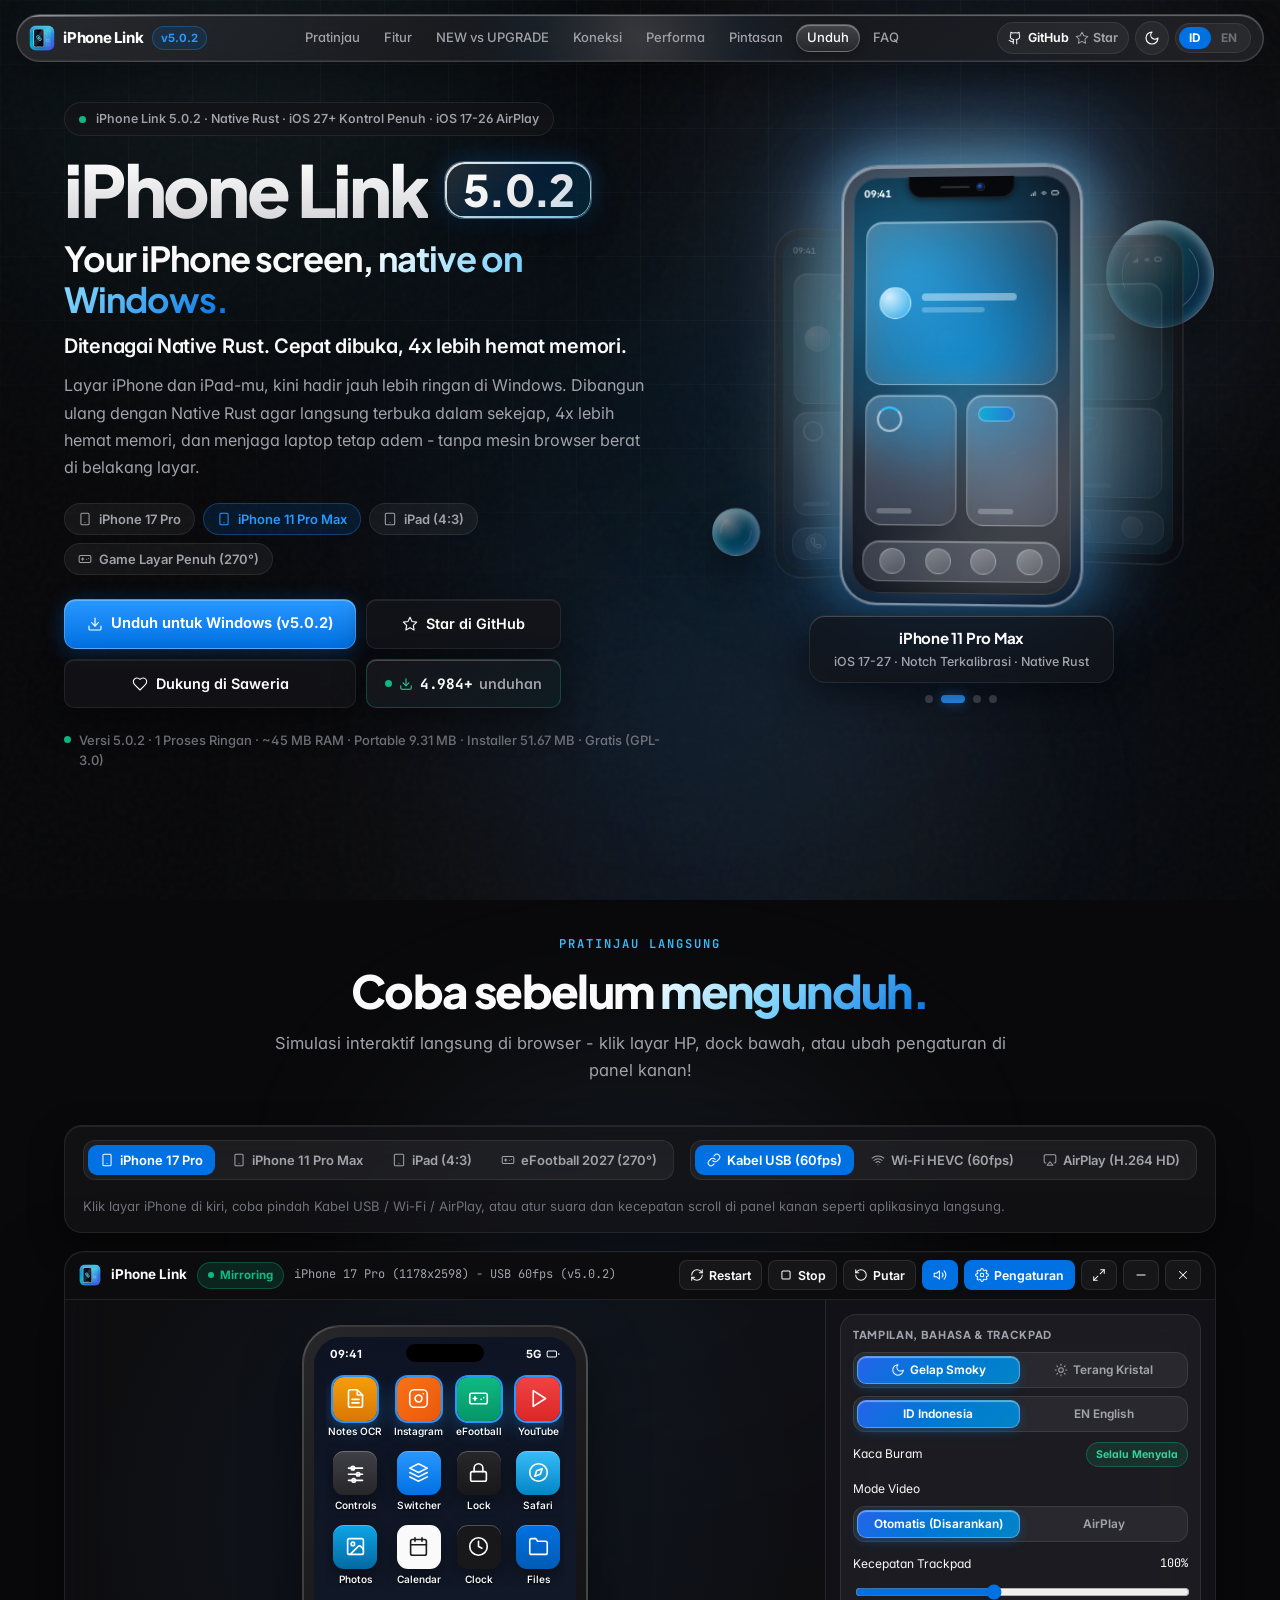
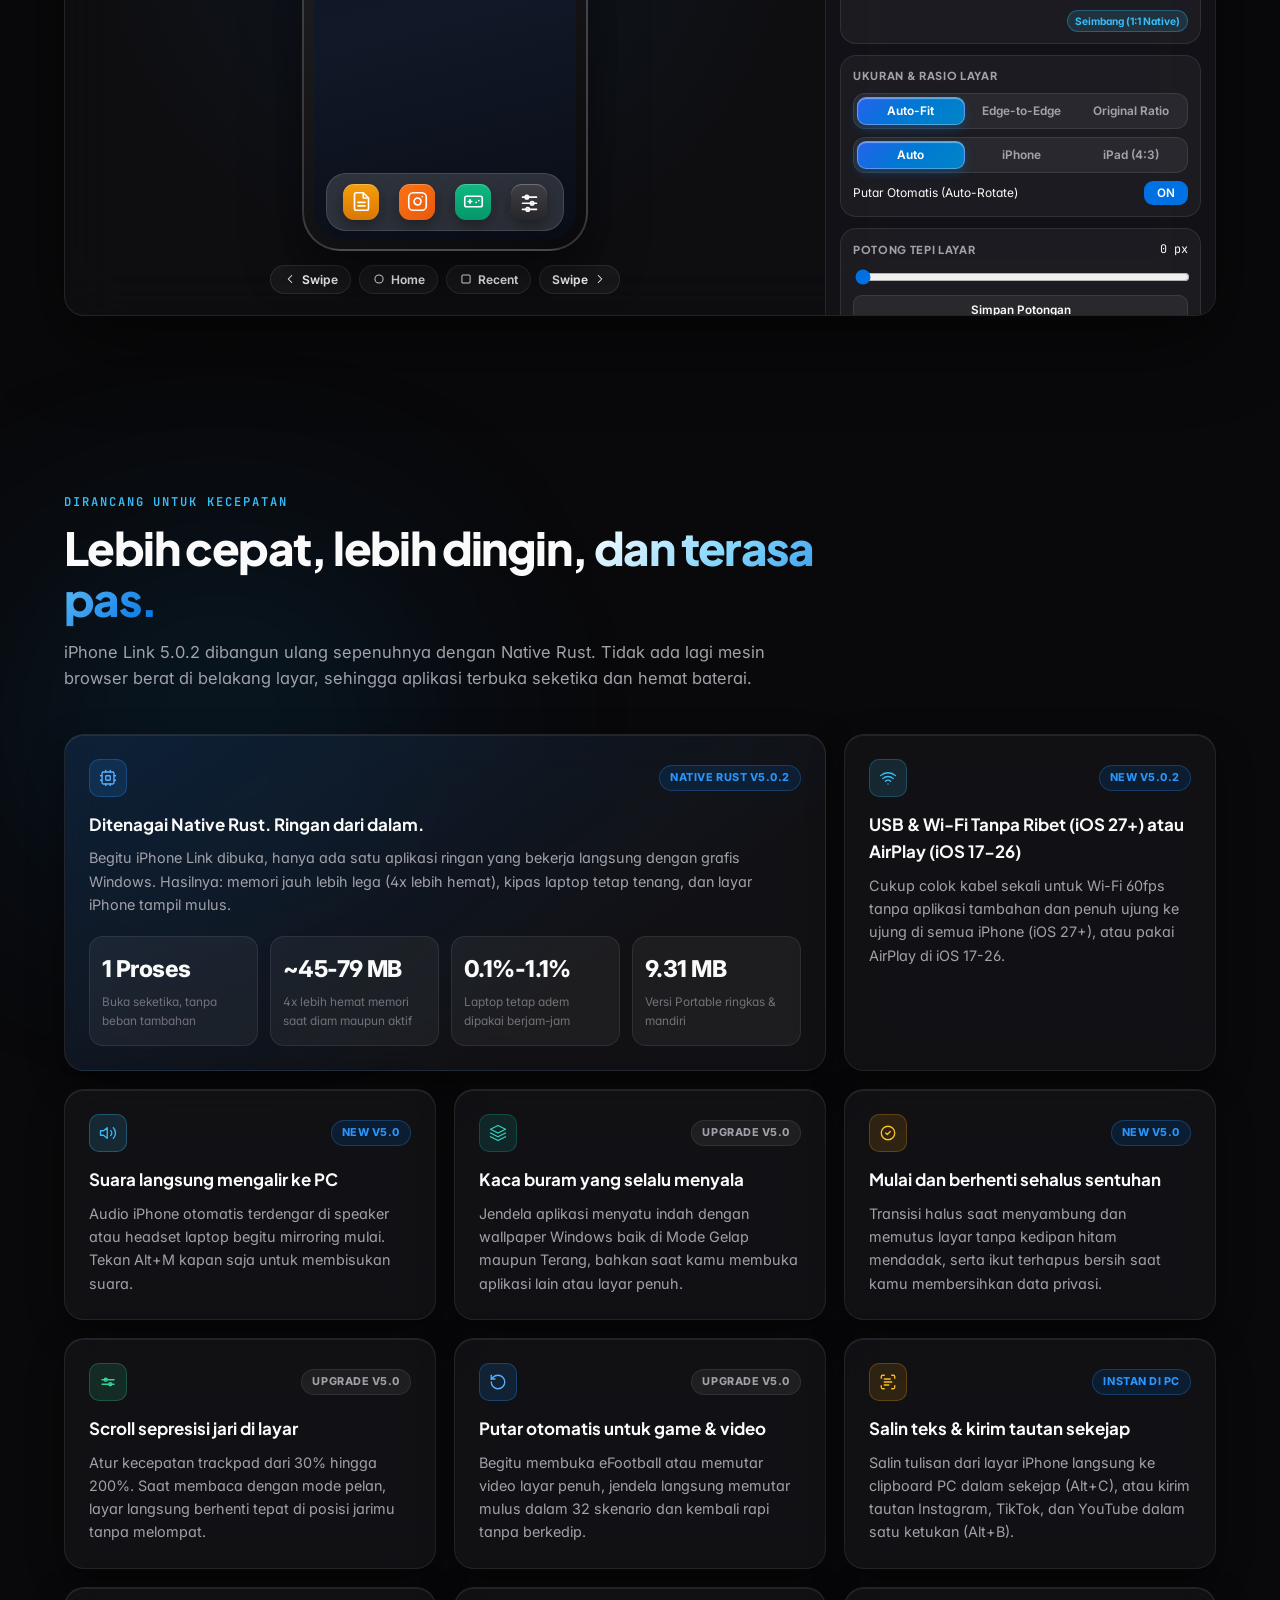
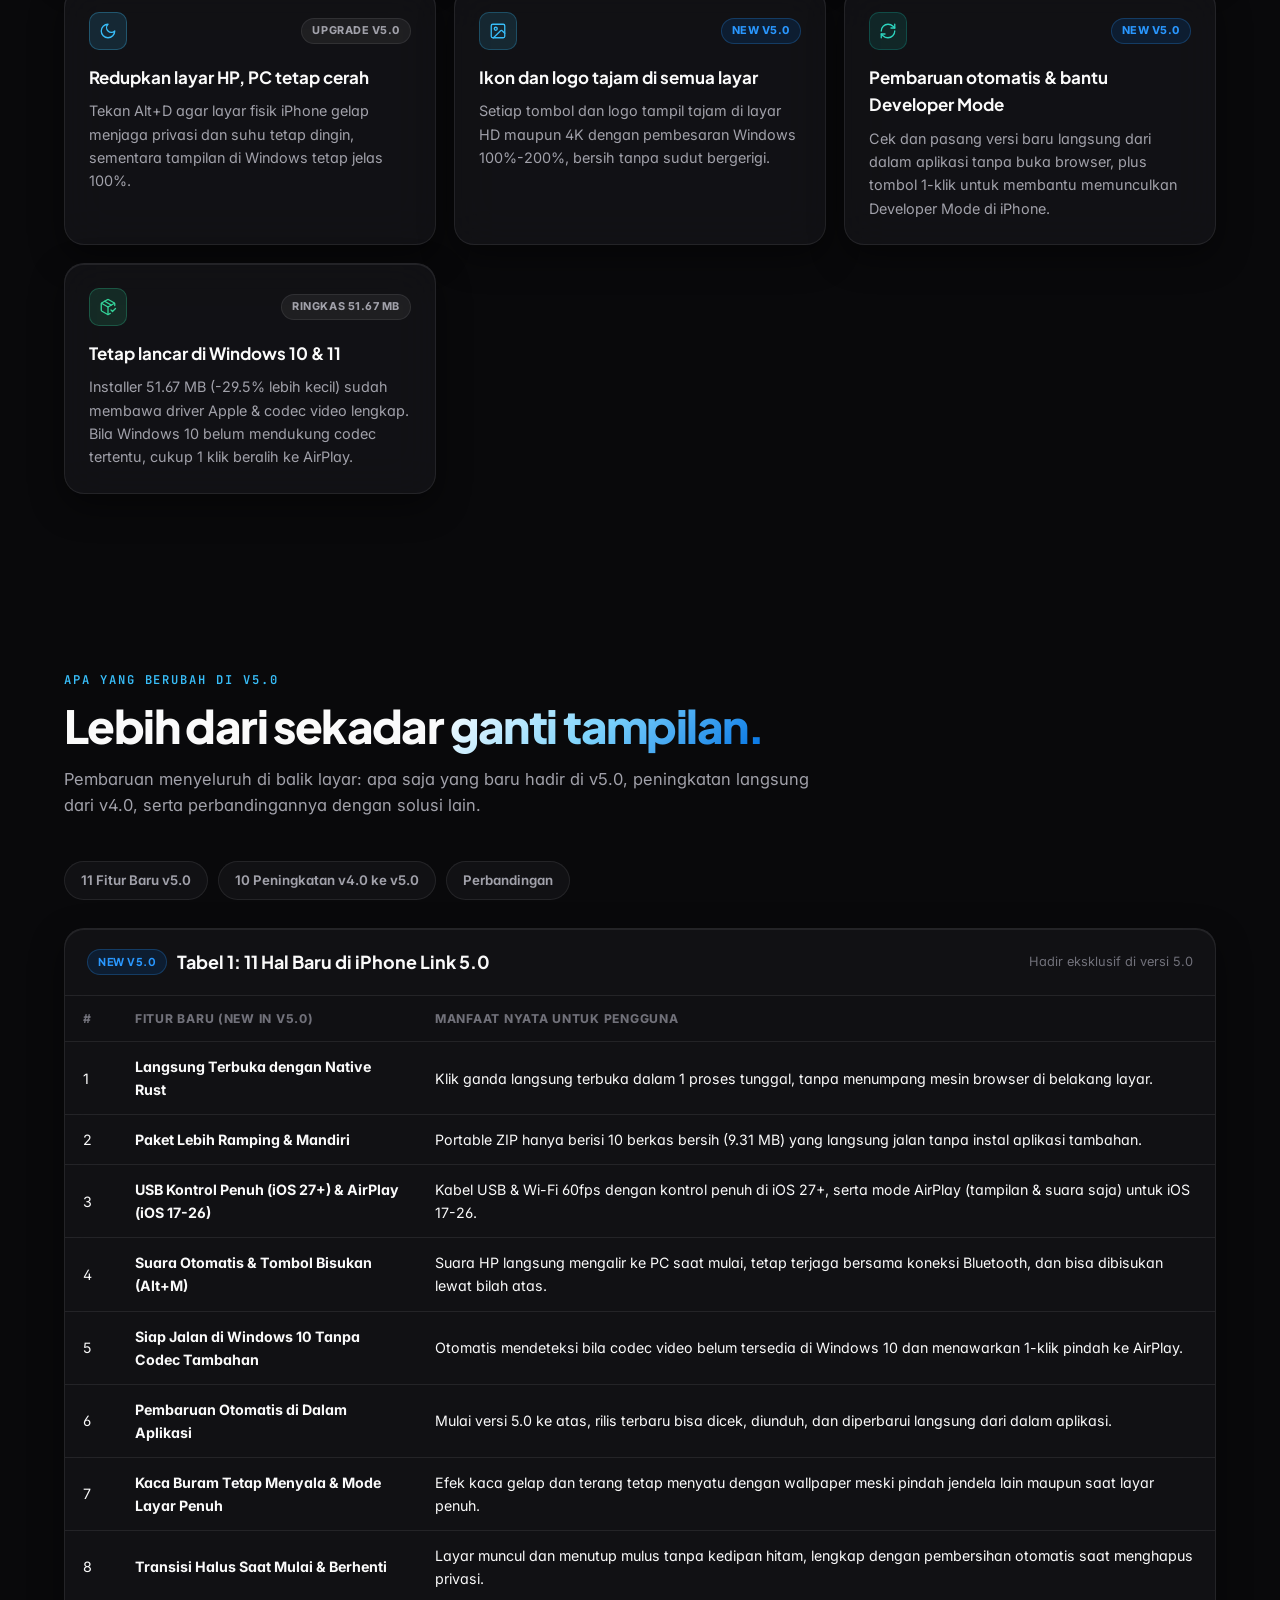
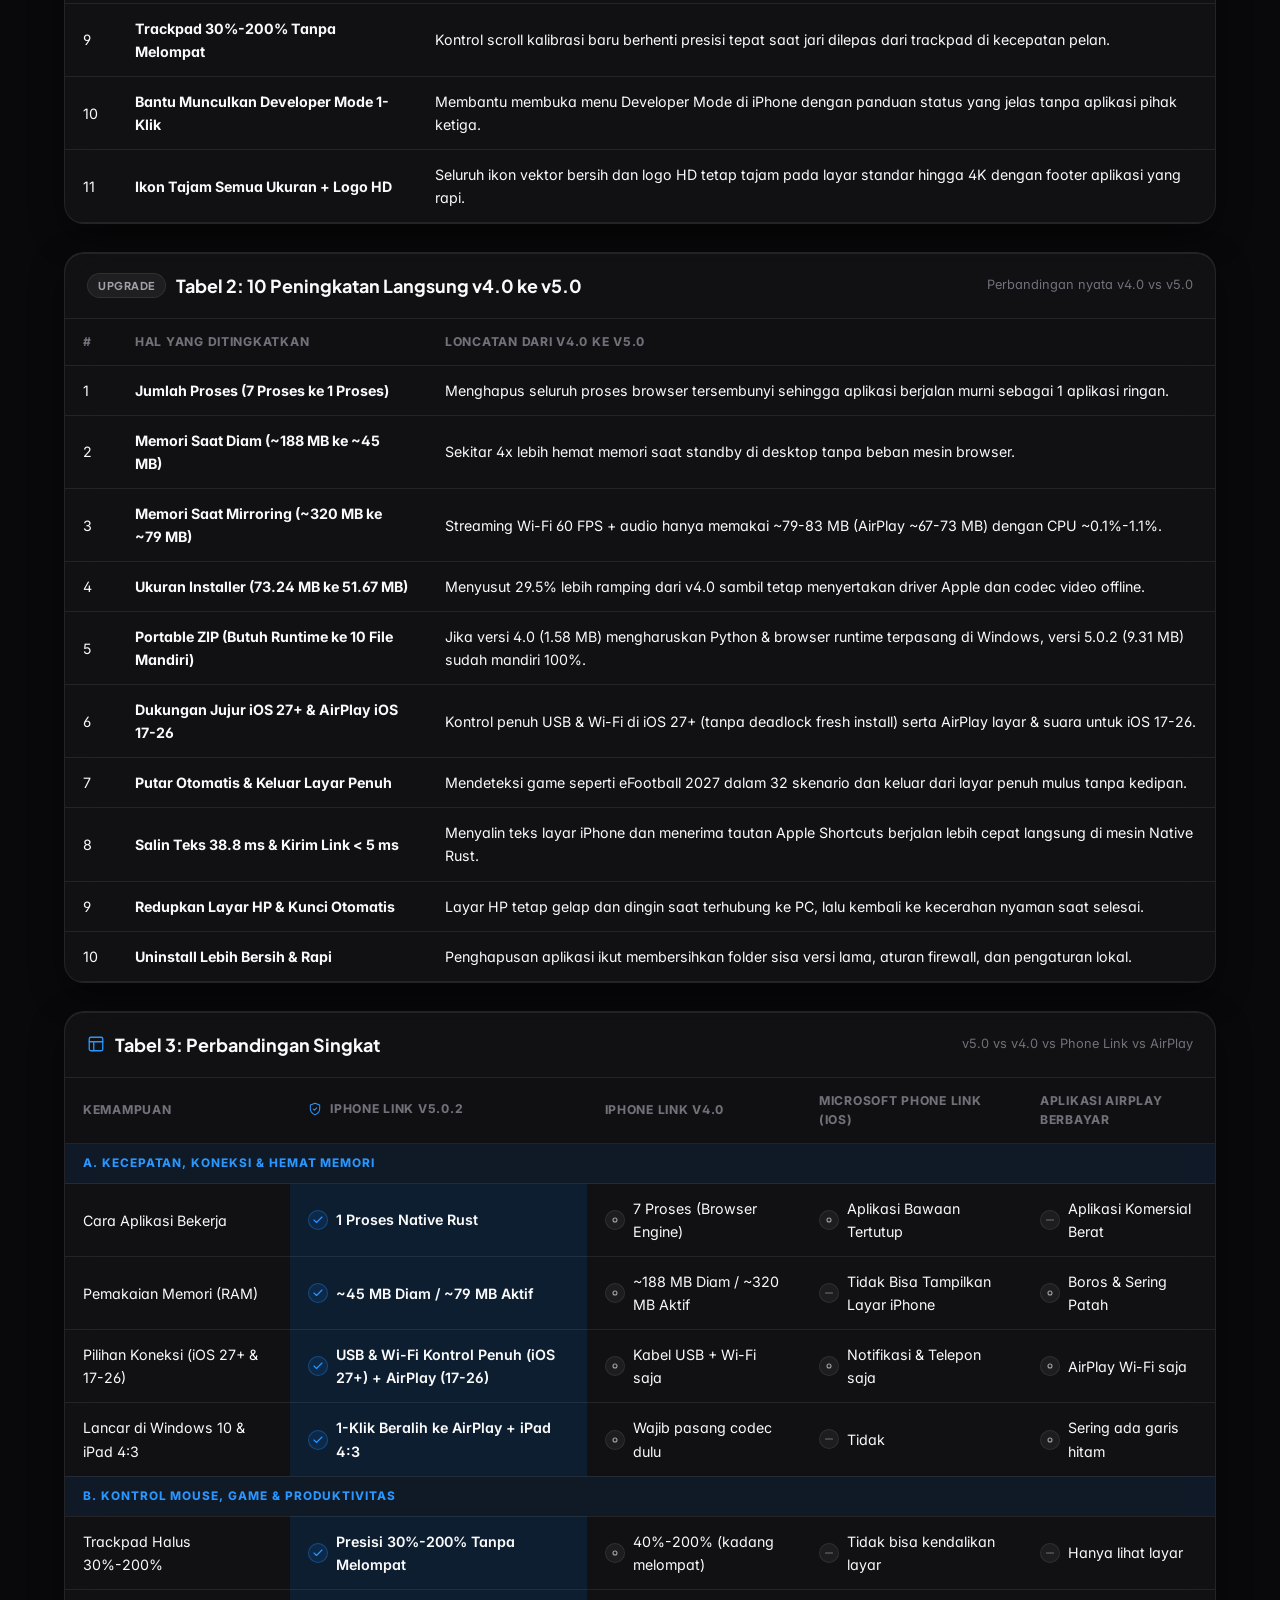
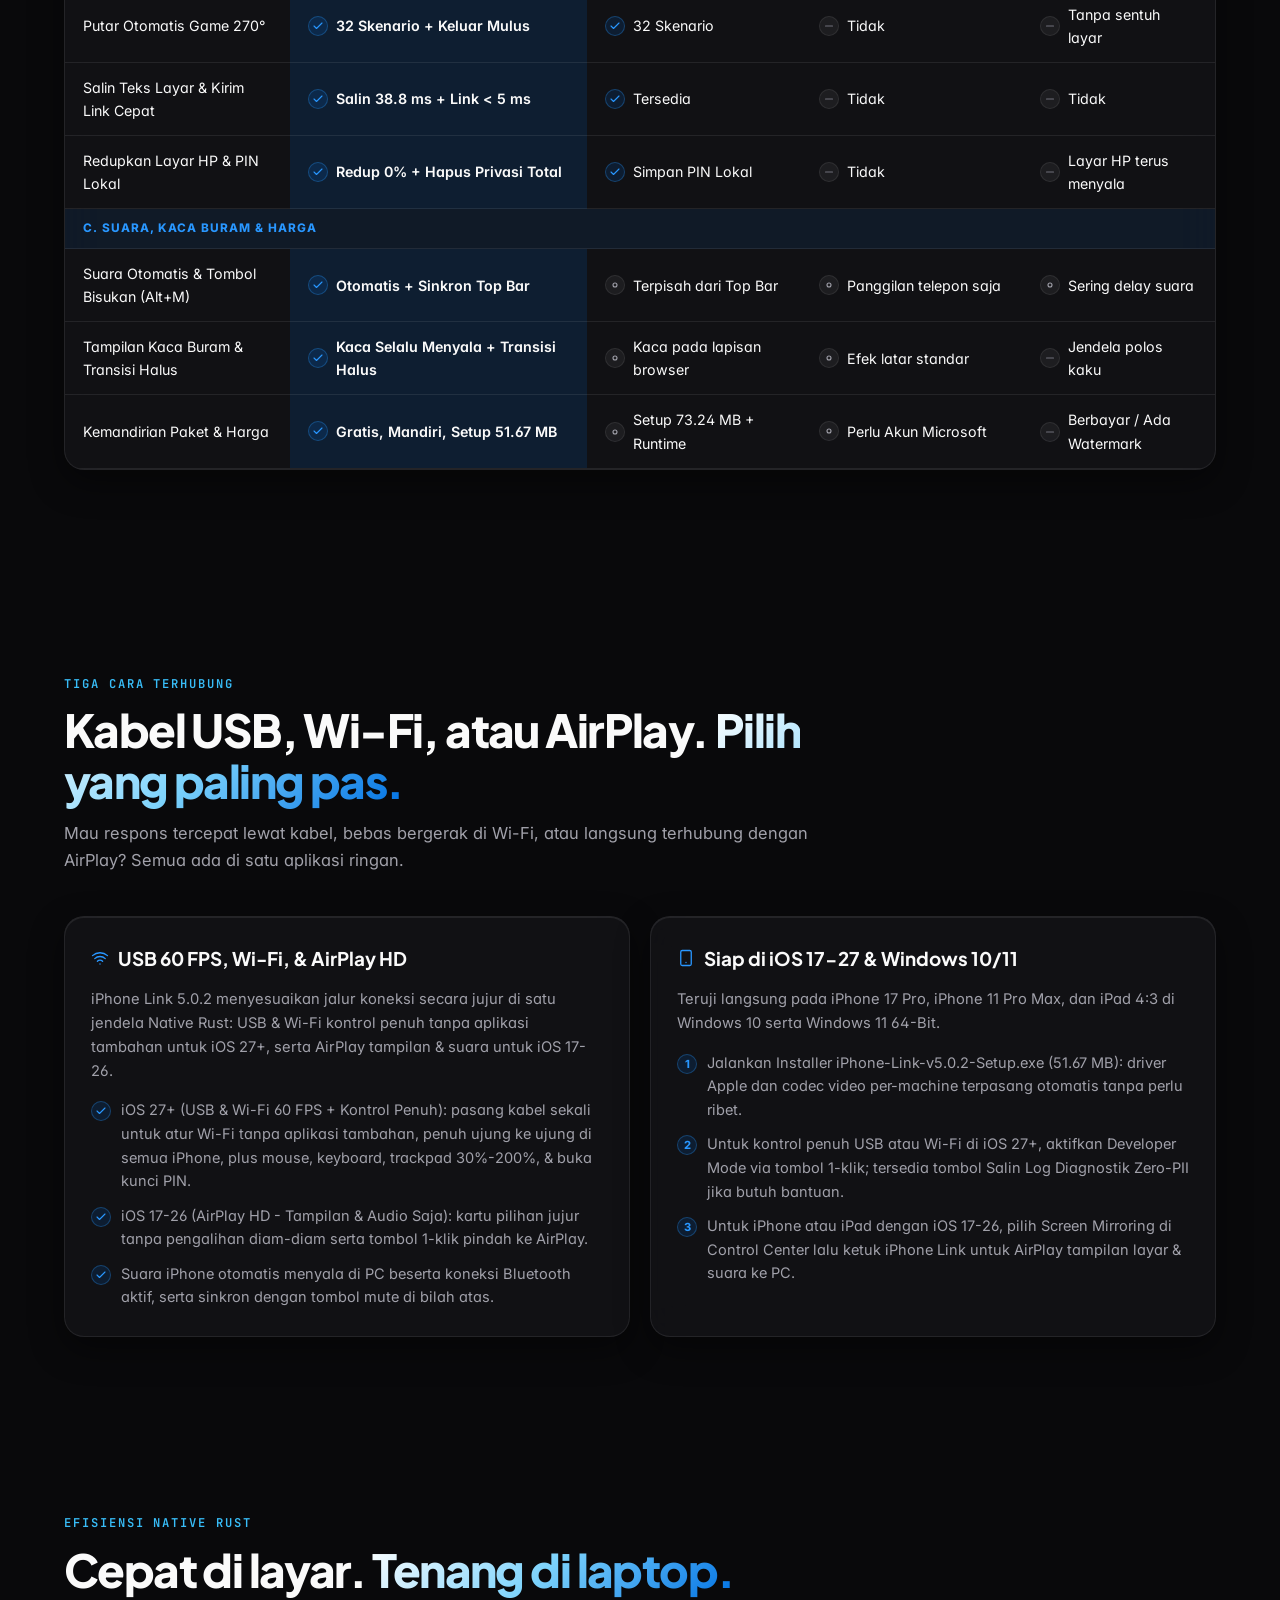
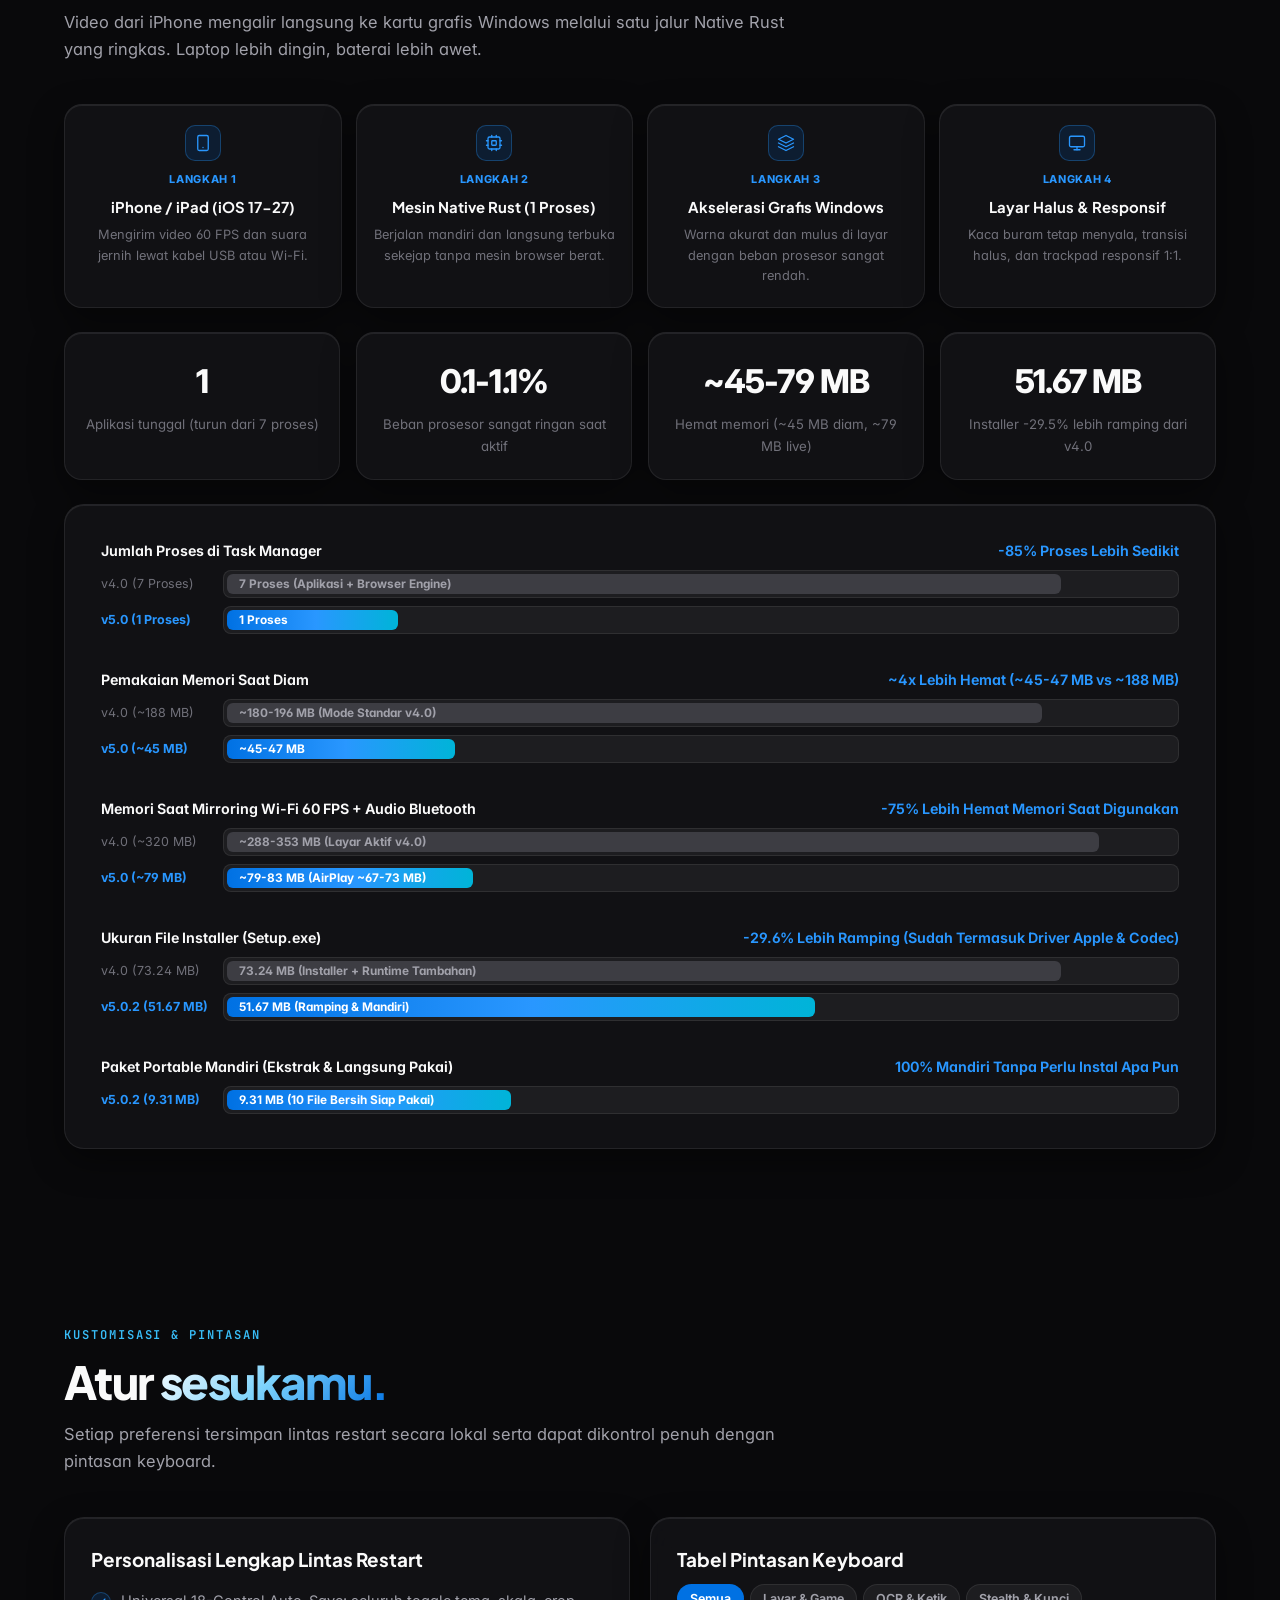
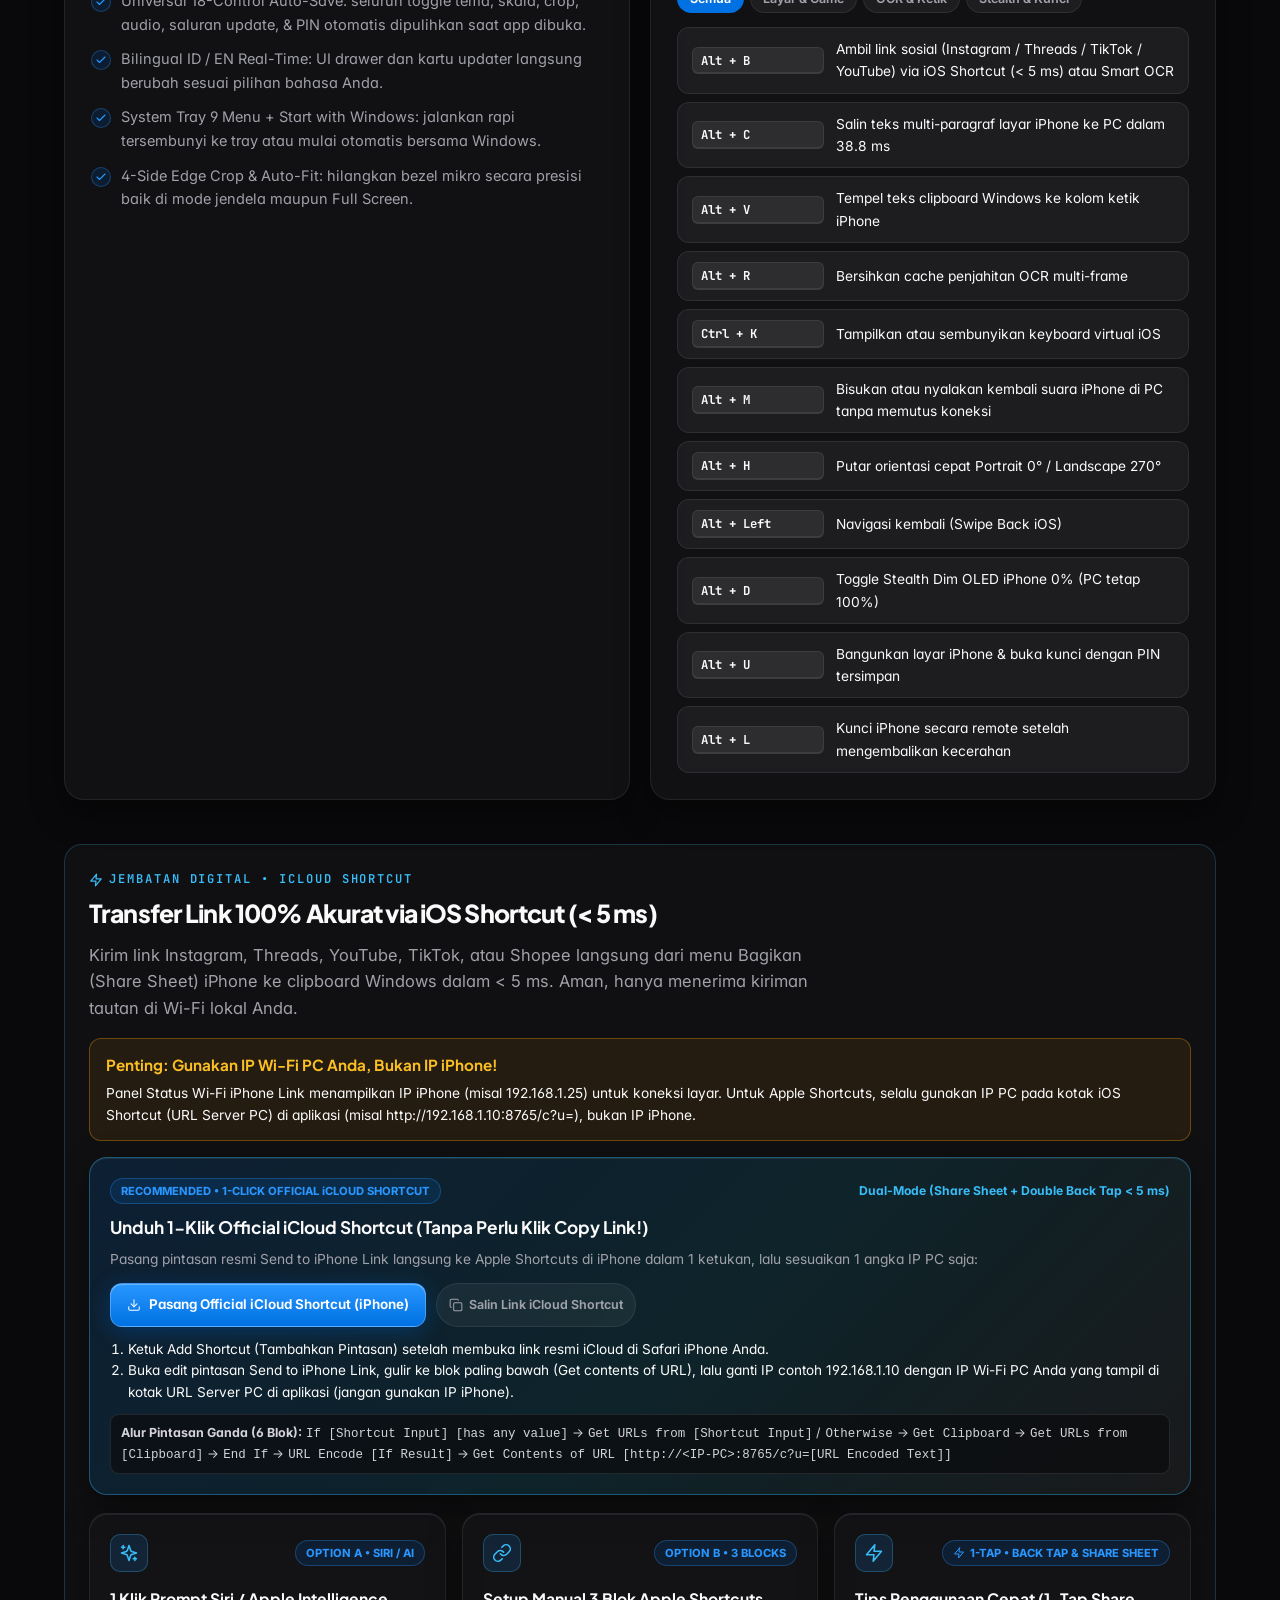
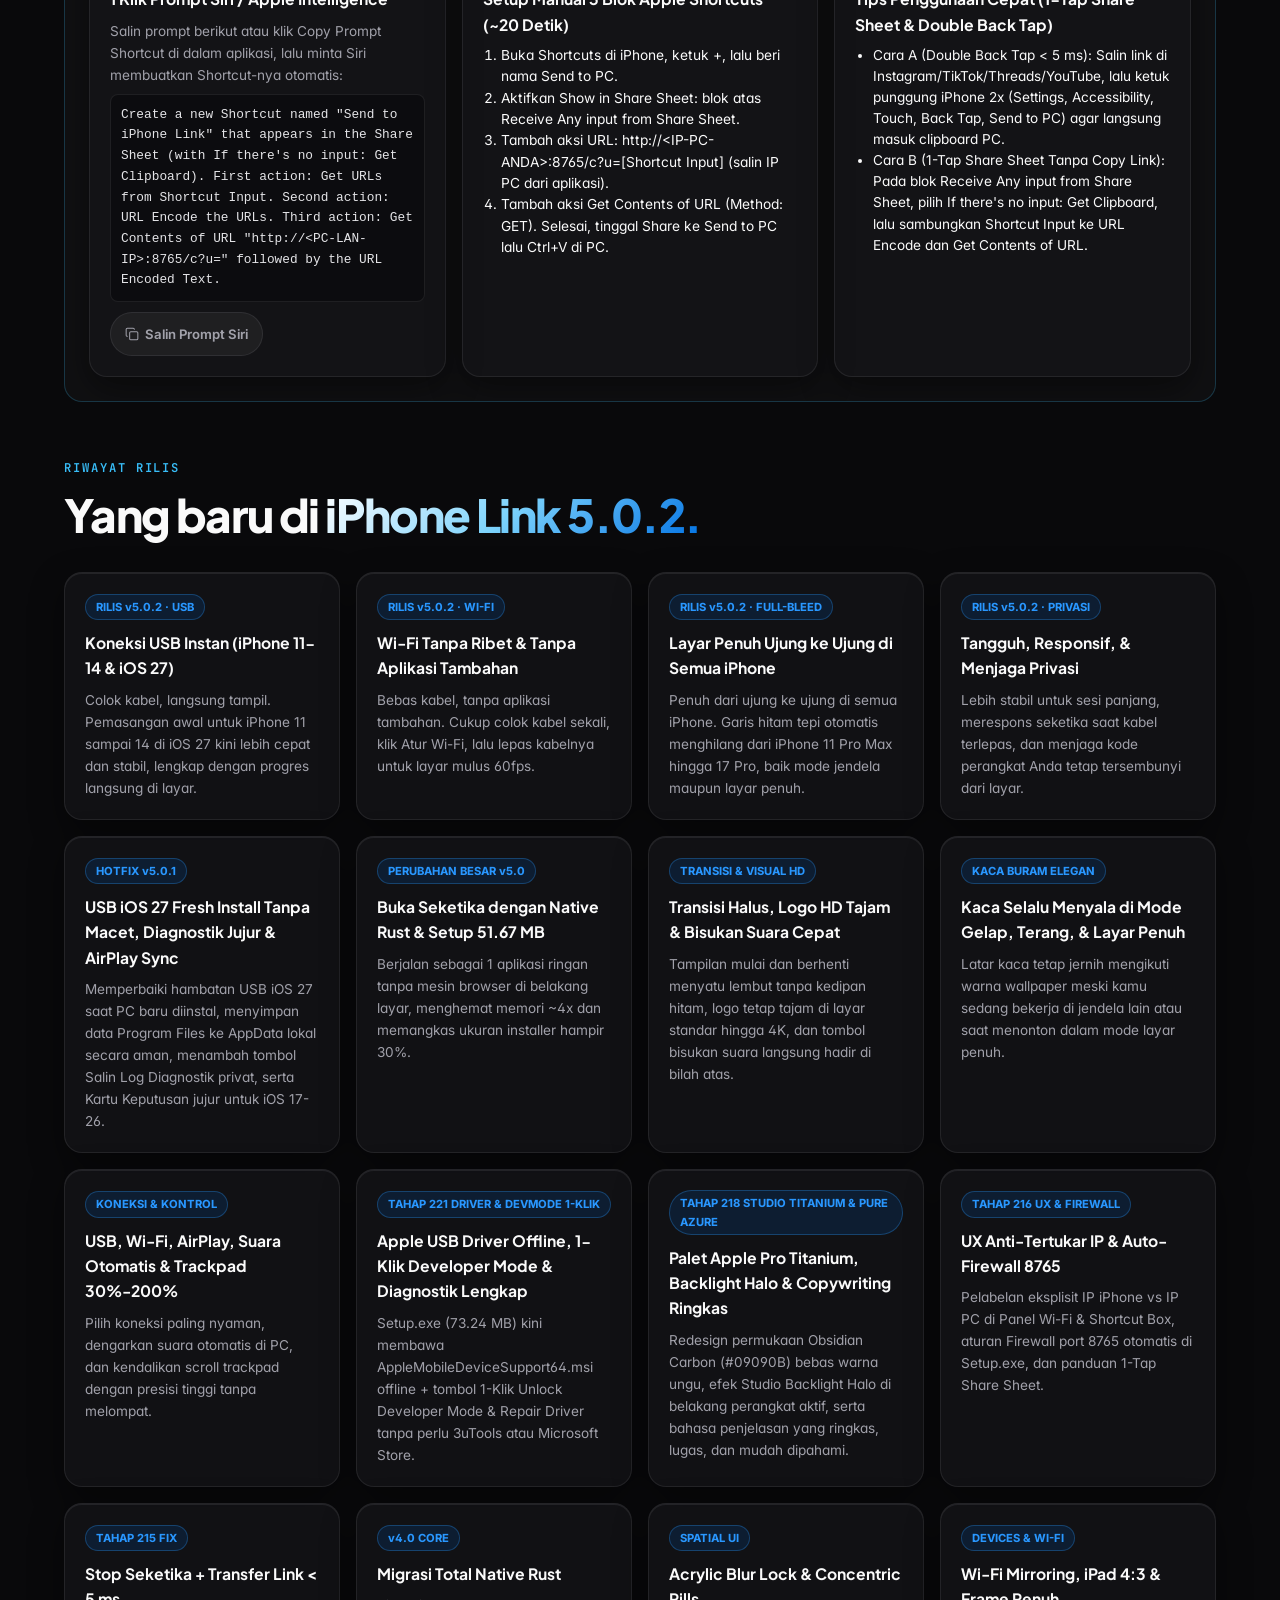
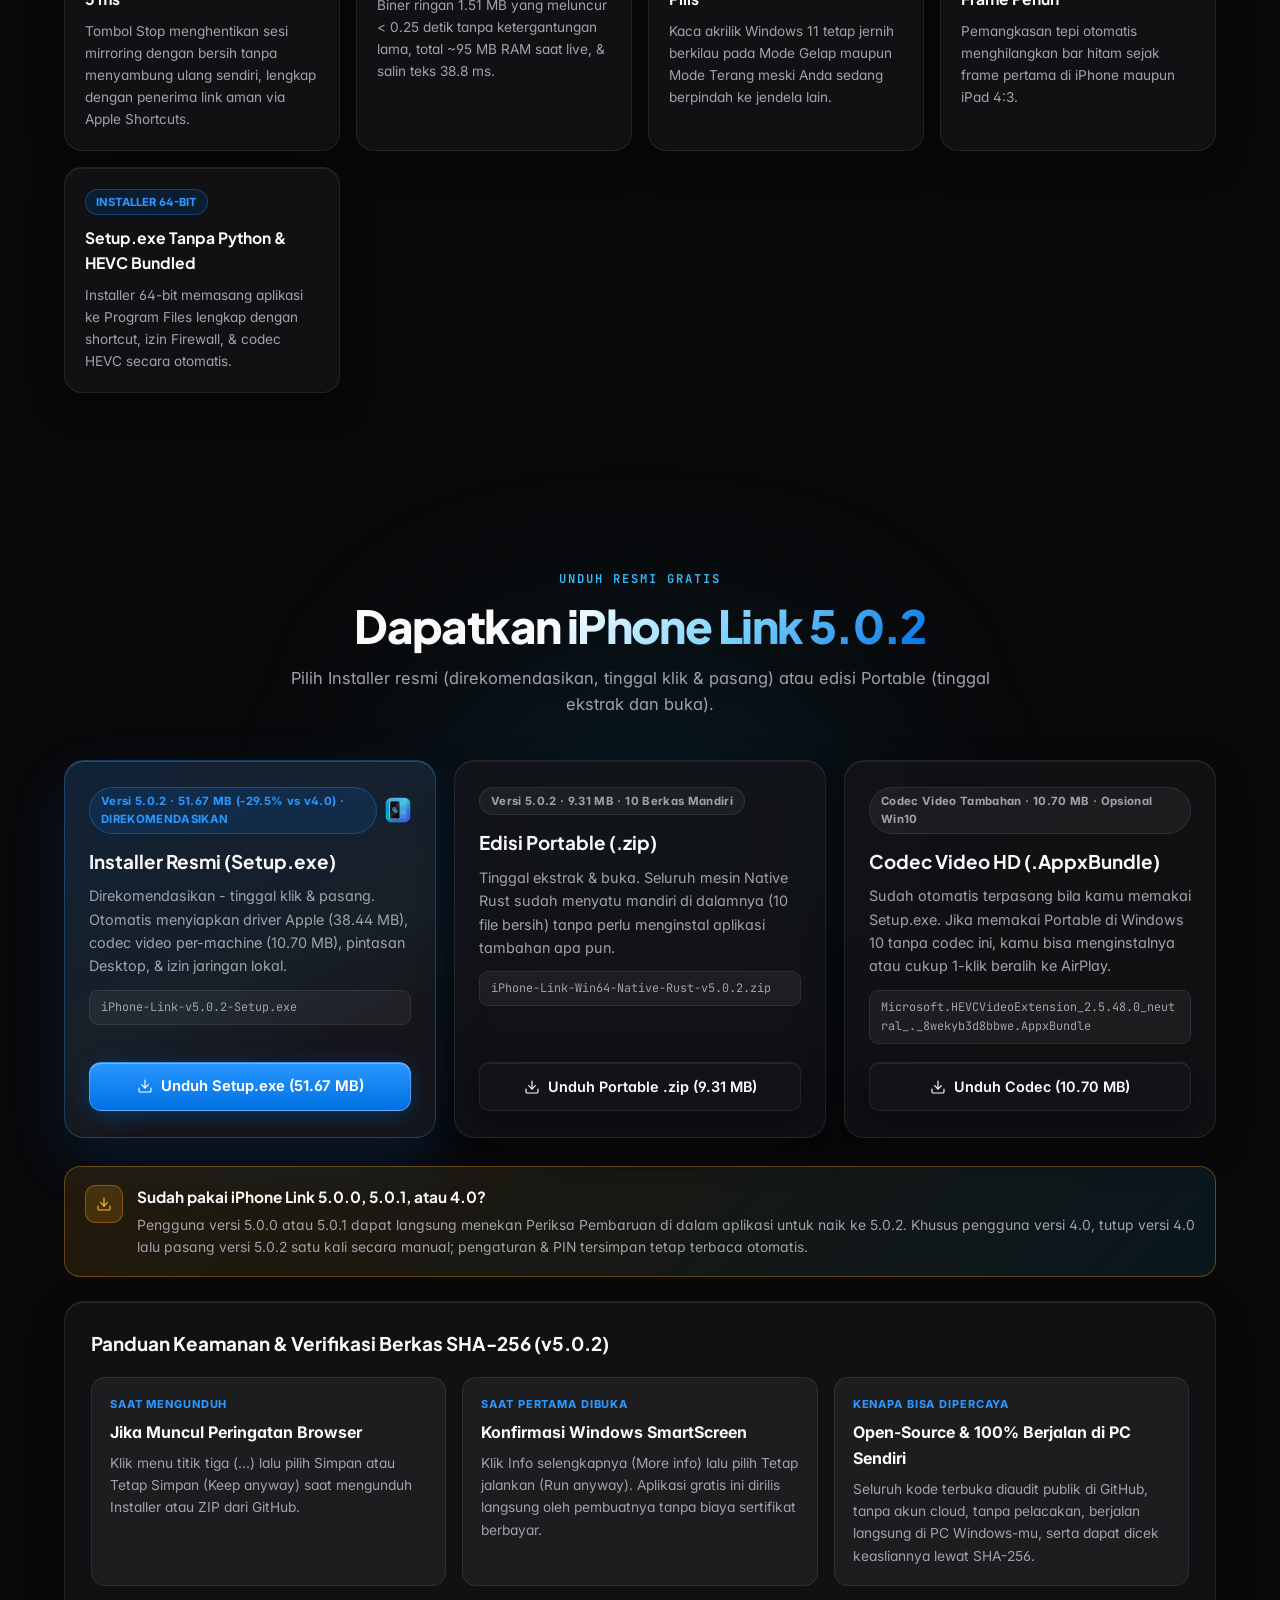
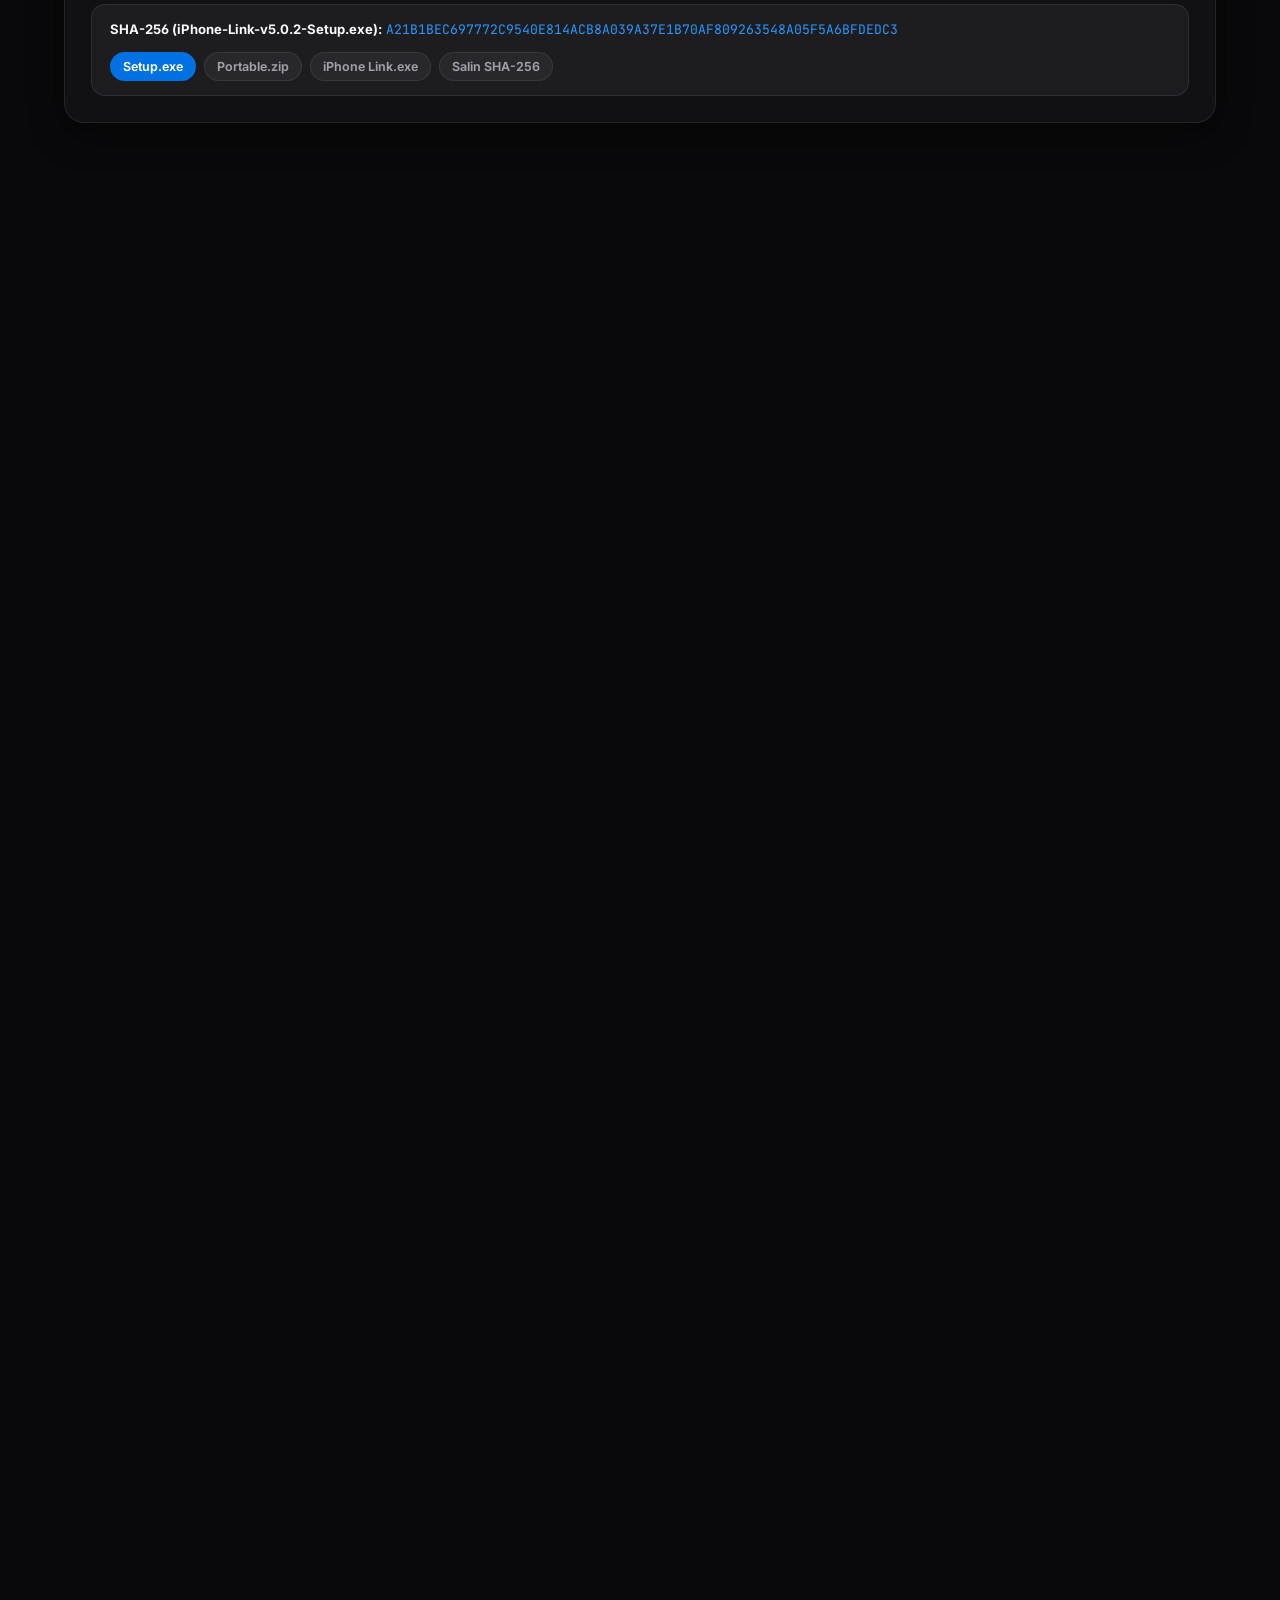
==== commit edb3d2ca: "release(v5.0.2): fix iOS 27 Lightning DDI upload, add native Rust Wi-Fi RemotePairing, improve USB s" ====
--- a/docs/index.html
+++ b/docs/index.html
@@ -4,10 +4,10 @@
   <meta charset="UTF-8">
   <meta name="viewport" content="width=device-width, initial-scale=1.0">
   <meta name="google-site-verification" content="6BpHaWmUVe8RGdDW3qo-7BWpkSm4SySQk0XZt4Y2e78" />
-  <title>iPhone Link v5.0.1 - Your iPhone screen, native on Windows.</title>
-  <meta name="title" content="iPhone Link v5.0.1 - Your iPhone screen, native on Windows.">
-  <meta name="description" content="iPhone Link v5.0.1 oleh Kelvin Daniyar: Layar iPhone dan iPad di Windows 10 &amp; 11 yang jauh lebih ringan dengan Native Rust. Terbuka seketika dalam 1 proses (~45 MB RAM), mendukung Kabel USB 60 FPS &amp; Wi-Fi kontrol penuh (iOS 27+), AirPlay layar &amp; suara (iOS 17-26), audio otomatis ke PC, salin teks dari layar, redup layar fisik, dan gratis selamanya.">
-  <meta name="keywords" content="iPhone Link, iPhone Link v5.0, iPhone Link v5.0.1, Native Rust, mirroring iPhone ke Windows 11 gratis, screen mirroring iPhone Windows 10 AirPlay Wi-Fi USB, kendalikan iPhone dari PC tanpa lag, best free iPhone mirroring app for Windows, Kelvin Daniyar">
+  <title>iPhone Link v5.0.2 - Your iPhone screen, native on Windows.</title>
+  <meta name="title" content="iPhone Link v5.0.2 - Your iPhone screen, native on Windows.">
+  <meta name="description" content="iPhone Link v5.0.2 oleh Kelvin Daniyar: Layar iPhone dan iPad di Windows 10 &amp; 11 yang jauh lebih ringan dengan Native Rust. Terbuka seketika dalam 1 proses (~45 MB RAM), mendukung Kabel USB 60 FPS &amp; Wi-Fi tanpa aplikasi tambahan (iOS 27+), penuh ujung ke ujung di semua iPhone, AirPlay layar &amp; suara (iOS 17-26), dan gratis selamanya.">
+  <meta name="keywords" content="iPhone Link, iPhone Link v5.0, iPhone Link v5.0.2, Native Rust, mirroring iPhone ke Windows 11 gratis, screen mirroring iPhone Windows 10 AirPlay Wi-Fi USB, kendalikan iPhone dari PC tanpa lag, best free iPhone mirroring app for Windows, Kelvin Daniyar">
   <meta name="author" content="Kelvin Daniyar">
   <meta name="robots" content="index, follow, max-image-preview:large, max-snippet:-1, max-video-preview:-1">
   <meta name="theme-color" content="#09090B">
@@ -21,13 +21,13 @@
   <link rel="alternate" hreflang="x-default" href="https://kelvindaniyar.github.io/iphone-link/">
 
   <meta property="og:type" content="website">
-  <meta property="og:site_name" content="iPhone Link v5.0.1">
+  <meta property="og:site_name" content="iPhone Link v5.0.2">
   <meta property="og:url" content="https://kelvindaniyar.github.io/iphone-link/">
-  <meta property="og:title" content="iPhone Link v5.0.1 - Your iPhone screen, native on Windows.">
-  <meta property="og:description" content="Dibangun ulang dengan Native Rust agar langsung terbuka dalam sekejap, 4x lebih hemat memori (~45 MB RAM), kontrol penuh USB &amp; Wi-Fi pada iOS 27+, serta mode AirPlay pada iOS 17-26 secara gratis di Windows 10 &amp; 11.">
+  <meta property="og:title" content="iPhone Link v5.0.2 - Your iPhone screen, native on Windows.">
+  <meta property="og:description" content="Dibangun ulang dengan Native Rust agar langsung terbuka dalam sekejap, 4x lebih hemat memori (~45 MB RAM), kontrol penuh USB &amp; Wi-Fi tanpa aplikasi tambahan pada iOS 27+, serta mode AirPlay pada iOS 17-26 secara gratis di Windows 10 &amp; 11.">
   <meta property="og:image" content="https://kelvindaniyar.github.io/iphone-link/logo.svg">
   <meta name="twitter:card" content="summary_large_image">
-  <meta name="twitter:title" content="iPhone Link v5.0.1 - Your iPhone screen, native on Windows.">
+  <meta name="twitter:title" content="iPhone Link v5.0.2 - Your iPhone screen, native on Windows.">
   <meta name="twitter:description" content="Layar iPhone &amp; iPad di Windows dengan Native Rust: ringan (~45 MB RAM), kontrol penuh USB/Wi-Fi di iOS 27+, AirPlay H.264 di iOS 17-26, dan 100% gratis (GPL-3.0).">
   <meta name="twitter:image" content="https://kelvindaniyar.github.io/iphone-link/logo.svg">
 
@@ -46,21 +46,22 @@
         "@id": "https://kelvindaniyar.github.io/iphone-link/#software",
         "name": "iPhone Link",
         "alternateName": [
-          "iPhone Link v5.0.1",
+          "iPhone Link v5.0.2",
           "iPhone Link Pure Native Rust Zero WebView2",
           "iPhone Mirroring for Windows 10 and 11"
         ],
-        "softwareVersion": "5.0.1",
+        "softwareVersion": "5.0.2",
+        "dateModified": "2026-11-28",
         "applicationCategory": "UtilitiesApplication",
         "applicationSubCategory": "Screen Mirroring & Device Control",
         "operatingSystem": "Windows 10, Windows 11 (64-bit)",
         "url": "https://kelvindaniyar.github.io/iphone-link/",
-        "downloadUrl": "https://github.com/kelvindaniyar/iphone-link/releases/download/v5.0.1/iPhone-Link-v5.0.1-Setup.exe",
-        "installUrl": "https://github.com/kelvindaniyar/iphone-link/releases/download/v5.0.1/iPhone-Link-v5.0.1-Setup.exe",
+        "downloadUrl": "https://github.com/kelvindaniyar/iphone-link/releases/download/v5.0.2/iPhone-Link-v5.0.2-Setup.exe",
+        "installUrl": "https://github.com/kelvindaniyar/iphone-link/releases/download/v5.0.2/iPhone-Link-v5.0.2-Setup.exe",
         "codeRepository": "https://github.com/kelvindaniyar/iphone-link",
         "isBasedOn": "https://github.com/teyboxv1/pane-iphone-mirror-windows",
         "license": "https://www.gnu.org/licenses/gpl-3.0.html",
-        "fileSize": "51.62 MB",
+        "fileSize": "51.67 MB",
         "image": "https://kelvindaniyar.github.io/iphone-link/logo.svg",
         "description": "Free and open-source (GPL-3.0) 100% Pure Native Rust Zero-WebView2 (Slint + DirectComposition + Direct3D 11) iPhone and iPad screen mirroring for Windows 10 and Windows 11 64-bit: full 60fps USB Cable & Wi-Fi HEVC with full mouse/keyboard/trackpad control on iOS 27+, plus AirPlay H.264 view & audio on iOS 17-26, running in a single process (~45-47 MB standby RAM) with Always-On Frosted Acrylic, 38.8 ms OCR, 0% OLED Stealth Dim, DPAPI local PIN, and honest Zero-PII USB diagnostics.",
         "featureList": [
@@ -105,8 +106,8 @@
       {
         "@type": "HowTo",
         "@id": "https://kelvindaniyar.github.io/iphone-link/#howto",
-        "name": "Cara Mirroring Layar iPhone & iPad ke Windows 10/11 dengan iPhone Link v5.0.1",
-        "description": "Panduan 3 langkah cepat menampilkan layar iPhone atau iPad di Windows 10/11 64-bit: kontrol penuh USB/Wi-Fi HEVC pada iOS 27+ atau AirPlay H.264 tampilan & audio pada iOS 17-26.",
+        "name": "Cara Mirroring Layar iPhone & iPad ke Windows 10/11 dengan iPhone Link v5.0.2",
+        "description": "Panduan 3 langkah cepat menampilkan layar iPhone atau iPad di Windows 10/11 64-bit: kontrol penuh USB/Wi-Fi pada iOS 27+ tanpa aplikasi tambahan, atau AirPlay tampilan & audio pada iOS 17-26.",
         "totalTime": "PT2M",
         "tool": [
           {
@@ -126,8 +127,8 @@
           {
             "@type": "HowToStep",
             "position": 1,
-            "name": "Unduh dan jalankan Installer iPhone-Link-v5.0.1-Setup.exe",
-            "text": "Unduh iPhone-Link-v5.0.1-Setup.exe (51.62 MB) untuk memasang aplikasi Pure Native Rust Zero-WebView2, Apple USB Driver offline, Microsoft HEVC Extension per-machine, dan aturan Firewall port 8765 secara otomatis."
+            "name": "Unduh dan jalankan Installer iPhone-Link-v5.0.2-Setup.exe",
+            "text": "Unduh iPhone-Link-v5.0.2-Setup.exe (51.67 MB) untuk memasang aplikasi Pure Native Rust Zero-WebView2, Apple USB Driver offline, Microsoft HEVC Extension per-machine, dan aturan Firewall port 8765 secara otomatis."
           },
           {
             "@type": "HowToStep",
@@ -157,15 +158,15 @@
         "name": "What is iPhone Link and is it free?",
         "acceptedAnswer": {
           "@type": "Answer",
-          "text": "iPhone Link is a free, open-source (GPL-3.0) Windows 10 and Windows 11 desktop application created by Kelvin Daniyar for macOS-style iPhone and iPad screen mirroring and remote control, similar to scrcpy for iOS. Version 5.0.1 is built in 100% Pure Native Rust with Zero WebView2."
+          "text": "iPhone Link is a free, open-source (GPL-3.0) Windows 10 and Windows 11 desktop application created by Kelvin Daniyar for macOS-style iPhone and iPad screen mirroring and remote control, similar to scrcpy for iOS. Version 5.0.2 is built in 100% Pure Native Rust with Zero WebView2."
         }
       },
       {
         "@type": "Question",
-        "name": "Does iPhone Link v5.0.1 require Python, Edge WebView2, or jailbreak?",
+        "name": "Does iPhone Link v5.0.2 require Python, Edge WebView2, or jailbreak?",
         "acceptedAnswer": {
           "@type": "Answer",
-          "text": "No. iPhone Link v5.0.1 is a 100% Pure Native Rust single-process executable using approximately 45 MB idle RAM and 79 MB live mirroring RAM, with zero WebView2 and zero Python required on stock non-jailbroken iOS 17-27 devices."
+          "text": "No. iPhone Link v5.0.2 is a 100% Pure Native Rust single-process executable using approximately 45 MB idle RAM and 79 MB live mirroring RAM. Even wireless Wi-Fi 60fps setup works with zero Python and zero extra tools on stock non-jailbroken iOS 17-27 devices."
         }
       },
       {
@@ -173,7 +174,7 @@
         "name": "What connection modes are supported for iOS 27+ vs iOS 17-26?",
         "acceptedAnswer": {
           "@type": "Answer",
-          "text": "On iOS 27+, iPhone Link v5.0.1 supports full 60fps USB Cable and Wi-Fi HEVC mirroring with complete mouse, keyboard, and trackpad control. On iOS 17-26, Apple restricts CoreDevice display services, so iPhone Link provides built-in AirPlay H.264 display and PC audio (View & Audio Only)."
+          "text": "On iOS 27+, iPhone Link v5.0.2 supports full 60fps USB Cable and wireless Wi-Fi mirroring with built-in Wi-Fi pairing (no extra tools required) and edge-to-edge full-screen framing from iPhone 11 Pro Max through 17 Pro, plus complete mouse, keyboard, and trackpad control. On iOS 17-26, iPhone Link provides built-in AirPlay display and PC audio (View & Audio Only)."
         }
       },
       {
@@ -181,7 +182,7 @@
         "name": "Which iPhone, iPad, and Windows versions are supported?",
         "acceptedAnswer": {
           "@type": "Answer",
-          "text": "iPhone Link v5.0.1 supports Windows 10 and Windows 11 64-bit PCs, with full USB/Wi-Fi control on iOS/iPadOS 27+ (physically verified on iOS 27.2 on iPhone 17 Pro & iPhone 11 Pro Max) and AirPlay H.264 display + audio on iOS/iPadOS 17 through 26."
+          "text": "iPhone Link v5.0.2 supports Windows 10 and Windows 11 64-bit PCs, with fast plug-and-play USB and Wi-Fi control on iPhone 11 through 17 running iOS/iPadOS 27+ (physically verified on iOS 27.2 on iPhone 17 Pro & iOS 27.2.1 on iPhone 11 Pro Max with zero black bars) and AirPlay display + audio on iOS/iPadOS 17 through 26."
         }
       },
       {
@@ -197,7 +198,7 @@
         "name": "Is my Auto-Unlock PIN safe and private?",
         "acceptedAnswer": {
           "@type": "Answer",
-          "text": "Yes. Everything runs 100% locally on your Windows PC with zero cloud telemetry. The optional Auto-Unlock PIN is encrypted on disk using per-user Windows DPAPI and can be permanently erased in one click."
+          "text": "Yes. Everything runs 100% locally on your Windows PC with zero cloud telemetry and device IDs kept hidden off screen. The optional Auto-Unlock PIN is encrypted on disk using per-user Windows DPAPI and can be permanently erased in one click."
         }
       },
       {
@@ -205,15 +206,15 @@
         "name": "How do I enable Developer Mode on iPhone if the menu is hidden?",
         "acceptedAnswer": {
           "@type": "Answer",
-          "text": "Connect your iPhone via USB and click iPhone Link's built-in 1-click Developer Mode Unlocker, then enable Developer Mode in iOS Settings -> Privacy & Security and restart your iPhone."
+          "text": "Connect your iPhone via USB and click iPhone Link's built-in 1-click Developer Mode helper, then enable Developer Mode in iOS Settings -> Privacy & Security and restart your iPhone."
         }
       },
       {
         "@type": "Question",
-        "name": "How do I upgrade from iPhone Link v5.0.0 or v4.0 to v5.0.1?",
+        "name": "How do I upgrade from iPhone Link v5.0.0, v5.0.1, or v4.0 to v5.0.2?",
         "acceptedAnswer": {
           "@type": "Answer",
-          "text": "If you already run v5.0.0, use Check for Updates right inside the app to update to v5.0.1. If you use v4.0, download the iPhone Link v5.0.1 Setup installer (51.62 MB) or Portable ZIP (9.23 MB) from GitHub Releases once; your settings and DPAPI PIN stay compatible."
+          "text": "If you already run v5.0.0 or v5.0.1, click Check for Updates right inside the app to upgrade to v5.0.2 in one click. If you use v4.0, download the iPhone Link v5.0.2 Setup installer (51.67 MB) or Portable ZIP (9.31 MB) from GitHub Releases once; your settings and DPAPI PIN stay compatible."
         }
       }
     ]
@@ -256,7 +257,7 @@
       <a href="#hero" class="nav-brand">
         <img src="logo.svg" alt="iPhone Link Logo" width="26" height="26">
         <span>iPhone Link</span>
-        <span class="nav-ver-pill">v5.0.1</span>
+        <span class="nav-ver-pill">v5.0.2</span>
       </a>
 
       <ul class="nav-links" id="nav-links">
@@ -304,15 +305,15 @@
           <div class="hero-copy">
             <div class="hero-status-pill">
               <span class="pulse-dot"></span>
-              <span data-id="iPhone Link 5.0.1 &middot; Native Rust &middot; iOS 27+ Kontrol Penuh &middot; iOS 17-26 AirPlay"
-                    data-en="iPhone Link 5.0.1 &middot; Native Rust &middot; iOS 27+ Full Control &middot; iOS 17-26 AirPlay">
-                iPhone Link 5.0.1 &middot; Native Rust &middot; iOS 27+ Kontrol Penuh &middot; iOS 17-26 AirPlay
+              <span data-id="iPhone Link 5.0.2 &middot; Native Rust &middot; iOS 27+ Kontrol Penuh &middot; iOS 17-26 AirPlay"
+                    data-en="iPhone Link 5.0.2 &middot; Native Rust &middot; iOS 27+ Full Control &middot; iOS 17-26 AirPlay">
+                iPhone Link 5.0.2 &middot; Native Rust &middot; iOS 27+ Kontrol Penuh &middot; iOS 17-26 AirPlay
               </span>
             </div>
 
             <div class="hero-brand-lockup" id="hero-brand-lockup">
               <span class="brand-lockup-name">iPhone Link</span>
-              <span class="brand-lockup-badge"><span class="badge-ver-text">5.0.1</span></span>
+              <span class="brand-lockup-badge"><span class="badge-ver-text">5.0.2</span></span>
             </div>
 
             <h1 class="hero-title">Your iPhone screen, <span class="text-accent-grad">native on Windows.</span></h1>
@@ -351,7 +352,7 @@
             <div class="hero-cta-row">
               <a href="#unduh" class="btn-primary-grad">
                 <svg class="ui-icon" viewBox="0 0 24 24" aria-hidden="true"><path d="M21 15v4a2 2 0 0 1-2 2H5a2 2 0 0 1-2-2v-4"/><polyline points="7 10 12 15 17 10"/><line x1="12" x2="12" y1="15" y2="3"/></svg>
-                <span data-id="Unduh untuk Windows (v5.0.1)" data-en="Download for Windows (v5.0.1)">Unduh untuk Windows (v5.0.1)</span>
+                <span data-id="Unduh untuk Windows (v5.0.2)" data-en="Download for Windows (v5.0.2)">Unduh untuk Windows (v5.0.2)</span>
               </a>
               <a href="https://github.com/kelvindaniyar/iphone-link" target="_blank" rel="noopener" class="btn-glass">
                 <svg class="ui-icon" viewBox="0 0 24 24" aria-hidden="true"><polygon points="12 2 15.09 8.26 22 9.27 17 14.14 18.18 21.02 12 17.77 5.82 21.02 7 14.14 2 9.27 8.91 8.26 12 2"/></svg>
@@ -371,9 +372,9 @@
 
             <div class="hero-telemetry">
               <span class="dot-live" aria-hidden="true"></span>
-              <span data-id="Versi 5.0.1 &middot; 1 Proses Ringan &middot; ~45 MB RAM &middot; Portable 9.23 MB &middot; Installer 51.62 MB &middot; Gratis (GPL-3.0)"
-                    data-en="Version 5.0.1 &middot; 1 Light Process &middot; ~45 MB RAM &middot; Portable 9.23 MB &middot; Installer 51.62 MB &middot; Free (GPL-3.0)">
-                Versi 5.0.1 &middot; 1 Proses Ringan &middot; ~45 MB RAM &middot; Portable 9.23 MB &middot; Installer 51.62 MB &middot; Gratis (GPL-3.0)
+              <span data-id="Versi 5.0.2 &middot; 1 Proses Ringan &middot; ~45 MB RAM &middot; Portable 9.31 MB &middot; Installer 51.67 MB &middot; Gratis (GPL-3.0)"
+                    data-en="Version 5.0.2 &middot; 1 Light Process &middot; ~45 MB RAM &middot; Portable 9.31 MB &middot; Installer 51.67 MB &middot; Free (GPL-3.0)">
+                Versi 5.0.2 &middot; 1 Proses Ringan &middot; ~45 MB RAM &middot; Portable 9.31 MB &middot; Installer 51.67 MB &middot; Gratis (GPL-3.0)
               </span>
             </div>
           </div>
@@ -689,7 +690,7 @@
               <img src="logo.svg" alt="iPhone Link" width="22" height="22">
               <strong style="font-size:0.84rem;">iPhone Link</strong>
               <span class="sim-status-chip"><span class="pulse-dot" style="width:6px;height:6px;"></span> <span id="sim-badge-mirror" data-id="Mirroring" data-en="Mirroring">Mirroring</span></span>
-              <span class="sim-device-readout" id="sim-device-readout">iPhone 17 Pro - USB 60fps (v5.0.1)</span>
+              <span class="sim-device-readout" id="sim-device-readout">iPhone 17 Pro - USB 60fps (v5.0.2)</span>
             </div>
 
             <div class="sim-top-actions">
@@ -979,7 +980,7 @@
                   <svg class="ui-icon ico-sm" viewBox="0 0 24 24" aria-hidden="true"><path d="M3 12a9 9 0 0 1 9-9 9.75 9.75 0 0 1 6.74 2.74L21 8"/><path d="M21 3v5h-5"/><path d="M21 12a9 9 0 0 1-9 9 9.75 9.75 0 0 1-6.74-2.74L3 16"/><path d="M8 16H3v5"/></svg>
                   <span data-sim-txt="btnCheckUpd">Periksa Pembaruan</span>
                 </button>
-                <div id="sim-upd-status" style="font-size:0.72rem;color:#10B981;min-height:16px;" data-sim-txt="updReady">v5.0.1 &middot; Native Rust</div>
+                <div id="sim-upd-status" style="font-size:0.72rem;color:#10B981;min-height:16px;" data-sim-txt="updReady">v5.0.2 &middot; Native Rust</div>
               </div>
 
               <!-- 8. Status Perangkat & Bantuan (#sim-card-diagnostics) -->
@@ -1003,13 +1004,13 @@
                 </button>
               </div>
 
-              <!-- Footer Bersih Drawer v5.0.1 -->
+              <!-- Footer Bersih Drawer v5.0.2 -->
               <div class="sim-drawer-footer" id="sim-drawer-footer">
                 <a href="https://saweria.co/kelvindaniyar" target="_blank" rel="noopener" class="sim-drawer-saweria-btn">
                   <svg class="ui-icon ico-sm" viewBox="0 0 24 24" aria-hidden="true"><path d="M19 14c1.49-1.46 3-3.21 3-5.5A5.5 5.5 0 0 0 16.5 3c-1.76 0-3 .5-4.5 2-1.5-1.5-2.74-2-4.5-2A5.5 5.5 0 0 0 2 8.5c0 2.3 1.5 4.05 3 5.5l7 7Z"/></svg>
                   <span data-sim-txt="drawerSaweriaBtn">Dukung Kreator di Saweria</span>
                 </a>
-                <div class="sim-drawer-credit" data-sim-txt="drawerFooterCredit">iPhone Link v5.0.1 by Kelvin Daniyar &middot; GPL-3.0</div>
+                <div class="sim-drawer-credit" data-sim-txt="drawerFooterCredit">iPhone Link v5.0.2 by Kelvin Daniyar &middot; GPL-3.0</div>
               </div>
             </aside>
           </div>
@@ -1024,9 +1025,9 @@
           <span class="section-eyebrow" data-id="DIRANCANG UNTUK KECEPATAN" data-en="BUILT FOR SPEED">DIRANCANG UNTUK KECEPATAN</span>
           <h2 class="section-title"><span data-id="Lebih cepat, lebih dingin, " data-en="Faster, cooler, ">Lebih cepat, lebih dingin, </span><span class="text-accent-grad" data-id="dan terasa pas." data-en="effortlessly light.">dan terasa pas.</span></h2>
           <p class="section-desc"
-             data-id="iPhone Link 5.0.1 dibangun ulang sepenuhnya dengan Native Rust. Tidak ada lagi mesin browser berat di belakang layar, sehingga aplikasi terbuka seketika dan hemat baterai."
-             data-en="iPhone Link 5.0.1 is rebuilt from the ground up with Native Rust. With no heavy browser engine running behind the scenes, it launches instantly and saves battery.">
-            iPhone Link 5.0.1 dibangun ulang sepenuhnya dengan Native Rust. Tidak ada lagi mesin browser berat di belakang layar, sehingga aplikasi terbuka seketika dan hemat baterai.
+             data-id="iPhone Link 5.0.2 dibangun ulang sepenuhnya dengan Native Rust. Tidak ada lagi mesin browser berat di belakang layar, sehingga aplikasi terbuka seketika dan hemat baterai."
+             data-en="iPhone Link 5.0.2 is rebuilt from the ground up with Native Rust. With no heavy browser engine running behind the scenes, it launches instantly and saves battery.">
+            iPhone Link 5.0.2 dibangun ulang sepenuhnya dengan Native Rust. Tidak ada lagi mesin browser berat di belakang layar, sehingga aplikasi terbuka seketika dan hemat baterai.
           </p>
         </div>
 
@@ -1038,7 +1039,7 @@
                 <div class="bento-icon ico-blue" aria-hidden="true">
                   <svg viewBox="0 0 24 24"><rect width="16" height="16" x="4" y="4" rx="2"/><rect width="6" height="6" x="9" y="9" rx="1"/><path d="M15 2v2"/><path d="M15 20v2"/><path d="M2 15h2"/><path d="M2 9h2"/><path d="M20 15h2"/><path d="M20 9h2"/><path d="M9 2v2"/><path d="M9 20v2"/></svg>
                 </div>
-                <span class="tag-badge tag-new">NATIVE RUST v5.0.1</span>
+                <span class="tag-badge tag-new">NATIVE RUST v5.0.2</span>
               </div>
               <h3 data-id="Ditenagai Native Rust. Ringan dari dalam."
                   data-en="Powered by Native Rust. Light to the core.">
@@ -1064,7 +1065,7 @@
                 <div class="lead-metric-lbl" data-id="Laptop tetap adem dipakai berjam-jam" data-en="Keeps your PC cool for hours">Laptop tetap adem dipakai berjam-jam</div>
               </div>
               <div class="lead-metric-box">
-                <div class="lead-metric-val">9.23 MB</div>
+                <div class="lead-metric-val">9.31 MB</div>
                 <div class="lead-metric-lbl" data-id="Versi Portable ringkas &amp; mandiri" data-en="Self-contained Portable package">Versi Portable ringkas &amp; mandiri</div>
               </div>
             </div>
@@ -1076,11 +1077,11 @@
               <div class="bento-icon ico-cyan" aria-hidden="true">
                 <svg viewBox="0 0 24 24"><path d="M12 20h.01"/><path d="M2 8.82a15 15 0 0 1 20 0"/><path d="M5 12.859a10 10 0 0 1 14 0"/><path d="M8.5 16.429a5 5 0 0 1 7 0"/></svg>
               </div>
-              <span class="tag-badge tag-new">NEW v5.0.1</span>
-            </div>
-            <h3 data-id="USB &amp; Wi-Fi (iOS 27+) atau AirPlay (iOS 17-26)" data-en="USB &amp; Wi-Fi (iOS 27+) or AirPlay (iOS 17-26)">USB &amp; Wi-Fi (iOS 27+) atau AirPlay (iOS 17-26)</h3>
-            <p data-id="Kontrol penuh mouse, keyboard, dan trackpad 60fps lewat Kabel USB &amp; Wi-Fi di iOS 27+, serta mode AirPlay (tampilan &amp; audio saja) di iOS 17-26."
-               data-en="Full 60fps mouse, keyboard, and trackpad control over USB &amp; Wi-Fi on iOS 27+, plus AirPlay mode (display &amp; audio only) for iOS 17-26.">Kontrol penuh mouse, keyboard, dan trackpad 60fps lewat Kabel USB &amp; Wi-Fi di iOS 27+, serta mode AirPlay (tampilan &amp; audio saja) di iOS 17-26.</p>
+              <span class="tag-badge tag-new">NEW v5.0.2</span>
+            </div>
+            <h3 data-id="USB &amp; Wi-Fi Tanpa Ribet (iOS 27+) atau AirPlay (iOS 17-26)" data-en="Plug &amp; Go USB or Wireless Wi-Fi (iOS 27+) &amp; AirPlay (iOS 17-26)">USB &amp; Wi-Fi Tanpa Ribet (iOS 27+) atau AirPlay (iOS 17-26)</h3>
+            <p data-id="Cukup colok kabel sekali untuk Wi-Fi 60fps tanpa aplikasi tambahan dan penuh ujung ke ujung di semua iPhone (iOS 27+), atau pakai AirPlay di iOS 17-26."
+               data-en="Connect once by cable for wireless 60fps control with zero extra tools and zero black bars on every iPhone (iOS 27+), or use AirPlay on iOS 17-26.">Cukup colok kabel sekali untuk Wi-Fi 60fps tanpa aplikasi tambahan dan penuh ujung ke ujung di semua iPhone (iOS 27+), atau pakai AirPlay di iOS 17-26.</p>
           </article>
 
           <article class="bento-card">
@@ -1196,11 +1197,11 @@
               <div class="bento-icon ico-emerald" aria-hidden="true">
                 <svg viewBox="0 0 24 24"><path d="m16 16 2 2 4-4"/><path d="M21 10V8a2 2 0 0 0-1-1.73l-7-4a2 2 0 0 0-2 0l-7 4A2 2 0 0 0 3 8v8a2 2 0 0 0 1 1.73l7 4a2 2 0 0 0 2 0l2-1.14"/><path d="m7.5 4.27 9 5.15"/><polyline points="3.29 7 12 12 20.71 7"/><line x1="12" x2="12" y1="22" y2="12"/></svg>
               </div>
-              <span class="tag-badge tag-upgrade">RINGKAS 51.62 MB</span>
+              <span class="tag-badge tag-upgrade">RINGKAS 51.67 MB</span>
             </div>
             <h3 data-id="Tetap lancar di Windows 10 &amp; 11" data-en="Runs smoothly on Windows 10 &amp; 11">Tetap lancar di Windows 10 &amp; 11</h3>
-            <p data-id="Installer 51.62 MB (-29.5% lebih kecil) sudah membawa driver Apple &amp; codec video lengkap. Bila Windows 10 belum mendukung codec tertentu, cukup 1 klik beralih ke AirPlay."
-               data-en="The 51.62 MB installer (-29.5% leaner) includes Apple USB drivers and video codecs. If a Windows 10 PC lacks a codec, 1 click switches seamlessly to AirPlay.">Installer 51.62 MB (-29.5% lebih kecil) sudah membawa driver Apple &amp; codec video lengkap. Bila Windows 10 belum mendukung codec tertentu, cukup 1 klik beralih ke AirPlay.</p>
+            <p data-id="Installer 51.67 MB (-29.5% lebih kecil) sudah membawa driver Apple &amp; codec video lengkap. Bila Windows 10 belum mendukung codec tertentu, cukup 1 klik beralih ke AirPlay."
+               data-en="The 51.67 MB installer (-29.5% leaner) includes Apple USB drivers and video codecs. If a Windows 10 PC lacks a codec, 1 click switches seamlessly to AirPlay.">Installer 51.67 MB (-29.5% lebih kecil) sudah membawa driver Apple &amp; codec video lengkap. Bila Windows 10 belum mendukung codec tertentu, cukup 1 klik beralih ke AirPlay.</p>
           </article>
         </div>
       </div>
@@ -1248,7 +1249,7 @@
               </thead>
               <tbody>
                 <tr><td>1</td><td><strong data-id="Langsung Terbuka dengan Native Rust" data-en="Instant Launch Powered by Native Rust">Langsung Terbuka dengan Native Rust</strong></td><td data-id="Klik ganda langsung terbuka dalam 1 proses tunggal, tanpa menumpang mesin browser di belakang layar." data-en="Double-click opens directly as 1 lightweight app with no background browser engine.">Klik ganda langsung terbuka dalam 1 proses tunggal, tanpa menumpang mesin browser di belakang layar.</td></tr>
-                <tr><td>2</td><td><strong data-id="Paket Lebih Ramping &amp; Mandiri" data-en="Leaner &amp; Fully Self-Contained">Paket Lebih Ramping &amp; Mandiri</strong></td><td data-id="Portable ZIP hanya berisi 10 berkas bersih (9.23 MB) yang langsung jalan tanpa instal aplikasi tambahan." data-en="Portable ZIP includes just 10 clean files (9.23 MB) that run out of the box without extra runtimes.">Portable ZIP hanya berisi 10 berkas bersih (9.23 MB) yang langsung jalan tanpa instal aplikasi tambahan.</td></tr>
+                <tr><td>2</td><td><strong data-id="Paket Lebih Ramping &amp; Mandiri" data-en="Leaner &amp; Fully Self-Contained">Paket Lebih Ramping &amp; Mandiri</strong></td><td data-id="Portable ZIP hanya berisi 10 berkas bersih (9.31 MB) yang langsung jalan tanpa instal aplikasi tambahan." data-en="Portable ZIP includes just 10 clean files (9.31 MB) that run out of the box without extra runtimes.">Portable ZIP hanya berisi 10 berkas bersih (9.31 MB) yang langsung jalan tanpa instal aplikasi tambahan.</td></tr>
                 <tr><td>3</td><td><strong data-id="USB Kontrol Penuh (iOS 27+) &amp; AirPlay (iOS 17-26)" data-en="Full Control (iOS 27+) &amp; AirPlay (iOS 17-26)">USB Kontrol Penuh (iOS 27+) &amp; AirPlay (iOS 17-26)</strong></td><td data-id="Kabel USB &amp; Wi-Fi 60fps dengan kontrol penuh di iOS 27+, serta mode AirPlay (tampilan &amp; suara saja) untuk iOS 17-26." data-en="60fps USB &amp; Wi-Fi full control on iOS 27+, plus AirPlay display &amp; audio (view-only) on iOS 17-26.">Kabel USB &amp; Wi-Fi 60fps dengan kontrol penuh di iOS 27+, serta mode AirPlay (tampilan &amp; suara saja) untuk iOS 17-26.</td></tr>
                 <tr><td>4</td><td><strong data-id="Suara Otomatis &amp; Tombol Bisukan (Alt+M)" data-en="Auto Audio &amp; Top Bar Mute (Alt+M)">Suara Otomatis &amp; Tombol Bisukan (Alt+M)</strong></td><td data-id="Suara HP langsung mengalir ke PC saat mulai, tetap terjaga bersama koneksi Bluetooth, dan bisa dibisukan lewat bilah atas." data-en="Audio starts automatically on your PC, stays synced with Bluetooth, and mutes cleanly from the top bar.">Suara HP langsung mengalir ke PC saat mulai, tetap terjaga bersama koneksi Bluetooth, dan bisa dibisukan lewat bilah atas.</td></tr>
                 <tr><td>5</td><td><strong data-id="Siap Jalan di Windows 10 Tanpa Codec Tambahan" data-en="Windows 10 Instant AirPlay Backup">Siap Jalan di Windows 10 Tanpa Codec Tambahan</strong></td><td data-id="Otomatis mendeteksi bila codec video belum tersedia di Windows 10 dan menawarkan 1-klik pindah ke AirPlay." data-en="Automatically spots missing video codecs on Windows 10 and offers a 1-click switch to AirPlay.">Otomatis mendeteksi bila codec video belum tersedia di Windows 10 dan menawarkan 1-klik pindah ke AirPlay.</td></tr>
@@ -1288,8 +1289,8 @@
                 <tr><td>1</td><td><strong data-id="Jumlah Proses (7 Proses ke 1 Proses)" data-en="Active Processes (7 down to 1)">Jumlah Proses (7 Proses ke 1 Proses)</strong></td><td data-id="Menghapus seluruh proses browser tersembunyi sehingga aplikasi berjalan murni sebagai 1 aplikasi ringan." data-en="Drops every hidden browser worker so the whole experience runs in 1 streamlined native app.">Menghapus seluruh proses browser tersembunyi sehingga aplikasi berjalan murni sebagai 1 aplikasi ringan.</td></tr>
                 <tr><td>2</td><td><strong data-id="Memori Saat Diam (~188 MB ke ~45 MB)" data-en="Standby Memory (~188 MB to ~45 MB)">Memori Saat Diam (~188 MB ke ~45 MB)</strong></td><td data-id="Sekitar 4x lebih hemat memori saat standby di desktop tanpa beban mesin browser." data-en="About 4x lighter standby memory footprint on your desktop without browser engine overhead.">Sekitar 4x lebih hemat memori saat standby di desktop tanpa beban mesin browser.</td></tr>
                 <tr><td>3</td><td><strong data-id="Memori Saat Mirroring (~320 MB ke ~79 MB)" data-en="Live Mirroring Memory (~320 MB to ~79 MB)">Memori Saat Mirroring (~320 MB ke ~79 MB)</strong></td><td data-id="Streaming Wi-Fi 60 FPS + audio hanya memakai ~79-83 MB (AirPlay ~67-73 MB) dengan CPU ~0.1%-1.1%." data-en="60 FPS Wi-Fi streaming + audio uses just ~79-83 MB (AirPlay ~67-73 MB) at 0.1%-1.1% CPU.">Streaming Wi-Fi 60 FPS + audio hanya memakai ~79-83 MB (AirPlay ~67-73 MB) dengan CPU ~0.1%-1.1%.</td></tr>
-                <tr><td>4</td><td><strong data-id="Ukuran Installer (73.24 MB ke 51.62 MB)" data-en="Installer Size (73.24 MB to 51.62 MB)">Ukuran Installer (73.24 MB ke 51.62 MB)</strong></td><td data-id="Menyusut 29.5% lebih ramping dari v4.0 sambil tetap menyertakan driver Apple dan codec video offline." data-en="29.5% smaller download than v4.0 while keeping offline Apple drivers and video codecs inside.">Menyusut 29.5% lebih ramping dari v4.0 sambil tetap menyertakan driver Apple dan codec video offline.</td></tr>
-                <tr><td>5</td><td><strong data-id="Portable ZIP (Butuh Runtime ke 10 File Mandiri)" data-en="Portable ZIP (Runtime-Free 10 Files)">Portable ZIP (Butuh Runtime ke 10 File Mandiri)</strong></td><td data-id="Jika versi 4.0 (1.58 MB) mengharuskan Python &amp; browser runtime terpasang di Windows, versi 5.0.1 (9.23 MB) sudah mandiri 100%." data-en="While v4.0 (1.58 MB) required pre-installed runtimes on Windows, v5.0.1 (9.23 MB) is 100% self-contained.">Jika versi 4.0 (1.58 MB) mengharuskan Python &amp; browser runtime terpasang di Windows, versi 5.0.1 (9.23 MB) sudah mandiri 100%.</td></tr>
+                <tr><td>4</td><td><strong data-id="Ukuran Installer (73.24 MB ke 51.67 MB)" data-en="Installer Size (73.24 MB to 51.67 MB)">Ukuran Installer (73.24 MB ke 51.67 MB)</strong></td><td data-id="Menyusut 29.5% lebih ramping dari v4.0 sambil tetap menyertakan driver Apple dan codec video offline." data-en="29.5% smaller download than v4.0 while keeping offline Apple drivers and video codecs inside.">Menyusut 29.5% lebih ramping dari v4.0 sambil tetap menyertakan driver Apple dan codec video offline.</td></tr>
+                <tr><td>5</td><td><strong data-id="Portable ZIP (Butuh Runtime ke 10 File Mandiri)" data-en="Portable ZIP (Runtime-Free 10 Files)">Portable ZIP (Butuh Runtime ke 10 File Mandiri)</strong></td><td data-id="Jika versi 4.0 (1.58 MB) mengharuskan Python &amp; browser runtime terpasang di Windows, versi 5.0.2 (9.31 MB) sudah mandiri 100%." data-en="While v4.0 (1.58 MB) required pre-installed runtimes on Windows, v5.0.2 (9.31 MB) is 100% self-contained.">Jika versi 4.0 (1.58 MB) mengharuskan Python &amp; browser runtime terpasang di Windows, versi 5.0.2 (9.31 MB) sudah mandiri 100%.</td></tr>
                 <tr><td>6</td><td><strong data-id="Dukungan Jujur iOS 27+ &amp; AirPlay iOS 17-26" data-en="Honest iOS 27+ Control &amp; iOS 17-26 AirPlay">Dukungan Jujur iOS 27+ &amp; AirPlay iOS 17-26</strong></td><td data-id="Kontrol penuh USB &amp; Wi-Fi di iOS 27+ (tanpa deadlock fresh install) serta AirPlay layar &amp; suara untuk iOS 17-26." data-en="Full USB &amp; Wi-Fi control on iOS 27+ (fresh-install deadlock fixed) plus AirPlay display &amp; audio on iOS 17-26.">Kontrol penuh USB &amp; Wi-Fi di iOS 27+ (tanpa deadlock fresh install) serta AirPlay layar &amp; suara untuk iOS 17-26.</td></tr>
                 <tr><td>7</td><td><strong data-id="Putar Otomatis &amp; Keluar Layar Penuh" data-en="Auto-Rotate &amp; Clean Fullscreen Exit">Putar Otomatis &amp; Keluar Layar Penuh</strong></td><td data-id="Mendeteksi game seperti eFootball 2027 dalam 32 skenario dan keluar dari layar penuh mulus tanpa kedipan." data-en="Detects landscape games across 32 scenarios and restores windowed size cleanly with zero flash.">Mendeteksi game seperti eFootball 2027 dalam 32 skenario dan keluar dari layar penuh mulus tanpa kedipan.</td></tr>
                 <tr><td>8</td><td><strong data-id="Salin Teks 38.8 ms &amp; Kirim Link &lt; 5 ms" data-en="38.8 ms Text Copy &amp; &lt; 5 ms Link Share">Salin Teks 38.8 ms &amp; Kirim Link &lt; 5 ms</strong></td><td data-id="Menyalin teks layar iPhone dan menerima tautan Apple Shortcuts berjalan lebih cepat langsung di mesin Native Rust." data-en="Copying iPhone screen text and receiving Apple Shortcuts links run directly inside Native Rust.">Menyalin teks layar iPhone dan menerima tautan Apple Shortcuts berjalan lebih cepat langsung di mesin Native Rust.</td></tr>
@@ -1320,7 +1321,7 @@
                   <th class="col-v4-hl">
                     <span class="matrix-cell">
                       <svg class="ui-icon ico-sm" style="color:var(--accent-hover);" viewBox="0 0 24 24" aria-hidden="true"><path d="M12 22s8-4 8-10V5l-8-3-8 3v7c0 6 8 10 8 10"/><path d="m9 12 2 2 4-4"/></svg>
-                      <span>iPhone Link v5.0.1</span>
+                      <span>iPhone Link v5.0.2</span>
                     </span>
                   </th>
                   <th>iPhone Link v4.0</th>
@@ -1406,7 +1407,7 @@
                 </tr>
                 <tr>
                   <td data-id="Kemandirian Paket &amp; Harga" data-en="Standalone Package &amp; Price">Kemandirian Paket &amp; Harga</td>
-                  <td class="col-v4-hl"><div class="matrix-cell"><span class="status-yes"><svg viewBox="0 0 24 24"><polyline points="20 6 9 17 4 12"/></svg></span><span data-id="Gratis, Mandiri, Setup 51.62 MB" data-en="Free, Standalone, 51.62 MB Setup">Gratis, Mandiri, Setup 51.62 MB</span></div></td>
+                  <td class="col-v4-hl"><div class="matrix-cell"><span class="status-yes"><svg viewBox="0 0 24 24"><polyline points="20 6 9 17 4 12"/></svg></span><span data-id="Gratis, Mandiri, Setup 51.67 MB" data-en="Free, Standalone, 51.67 MB Setup">Gratis, Mandiri, Setup 51.67 MB</span></div></td>
                   <td><div class="matrix-cell"><span class="status-partial"><svg viewBox="0 0 24 24"><circle cx="12" cy="12" r="4"/></svg></span><span data-id="Setup 73.24 MB + Runtime" data-en="73.24 MB Setup + Runtimes">Setup 73.24 MB + Runtime</span></div></td>
                   <td><div class="matrix-cell"><span class="status-partial"><svg viewBox="0 0 24 24"><circle cx="12" cy="12" r="4"/></svg></span><span data-id="Perlu Akun Microsoft" data-en="Microsoft Account required">Perlu Akun Microsoft</span></div></td>
                   <td><div class="matrix-cell"><span class="status-no"><svg viewBox="0 0 24 24"><line x1="5" y1="12" x2="19" y2="12"/></svg></span><span data-id="Berbayar / Ada Watermark" data-en="Paid / Watermarked">Berbayar / Ada Watermark</span></div></td>
@@ -1438,14 +1439,14 @@
               <span data-id="USB 60 FPS, Wi-Fi, &amp; AirPlay HD" data-en="60 FPS USB, Wi-Fi &amp; AirPlay HD">USB 60 FPS, Wi-Fi, &amp; AirPlay HD</span>
             </h3>
             <p style="color:var(--text-secondary);font-size:0.92rem;"
-               data-id="iPhone Link 5.0.1 menyesuaikan jalur koneksi secara jujur di satu jendela Native Rust: USB &amp; Wi-Fi kontrol penuh untuk iOS 27+, serta AirPlay tampilan &amp; suara untuk iOS 17-26."
-               data-en="iPhone Link 5.0.1 picks the right connection inside one Native Rust window: full USB &amp; Wi-Fi control on iOS 27+, plus AirPlay display &amp; audio on iOS 17-26.">
-              iPhone Link 5.0.1 menyesuaikan jalur koneksi secara jujur di satu jendela Native Rust: USB &amp; Wi-Fi kontrol penuh untuk iOS 27+, serta AirPlay tampilan &amp; suara untuk iOS 17-26.
+               data-id="iPhone Link 5.0.2 menyesuaikan jalur koneksi secara jujur di satu jendela Native Rust: USB &amp; Wi-Fi kontrol penuh tanpa aplikasi tambahan untuk iOS 27+, serta AirPlay tampilan &amp; suara untuk iOS 17-26."
+               data-en="iPhone Link 5.0.2 picks the right connection inside one Native Rust window: full plug-and-play USB &amp; wireless Wi-Fi control (no extra tools needed) on iOS 27+, plus AirPlay display &amp; audio on iOS 17-26.">
+              iPhone Link 5.0.2 menyesuaikan jalur koneksi secara jujur di satu jendela Native Rust: USB &amp; Wi-Fi kontrol penuh tanpa aplikasi tambahan untuk iOS 27+, serta AirPlay tampilan &amp; suara untuk iOS 17-26.
             </p>
             <ul class="check-list">
               <li>
                 <span class="status-yes" style="margin-top:2px;"><svg viewBox="0 0 24 24"><polyline points="20 6 9 17 4 12"/></svg></span>
-                <span data-id="iOS 27+ (USB &amp; Wi-Fi 60 FPS + Kontrol Penuh): mouse, keyboard, trackpad 30%-200%, Stealth Dim, OCR, &amp; PIN DPAPI, bebas deadlock fresh install." data-en="iOS 27+ (60 FPS USB &amp; Wi-Fi + Full Control): mouse, keyboard, 30%-200% trackpad, Stealth Dim, OCR, and DPAPI PIN with zero fresh-install USB deadlock.">iOS 27+ (USB &amp; Wi-Fi 60 FPS + Kontrol Penuh): mouse, keyboard, trackpad 30%-200%, Stealth Dim, OCR, &amp; PIN DPAPI, bebas deadlock fresh install.</span>
+                <span data-id="iOS 27+ (USB &amp; Wi-Fi 60 FPS + Kontrol Penuh): pasang kabel sekali untuk atur Wi-Fi tanpa aplikasi tambahan, penuh ujung ke ujung di semua iPhone, plus mouse, keyboard, trackpad 30%-200%, &amp; buka kunci PIN." data-en="iOS 27+ (60 FPS USB &amp; Wi-Fi + Full Control): connect once for wireless Wi-Fi with zero extra tools, edge-to-edge full framing across every iPhone, plus mouse, keyboard, 30%-200% trackpad, and PIN unlock.">iOS 27+ (USB &amp; Wi-Fi 60 FPS + Kontrol Penuh): pasang kabel sekali untuk atur Wi-Fi tanpa aplikasi tambahan, penuh ujung ke ujung di semua iPhone, plus mouse, keyboard, trackpad 30%-200%, &amp; buka kunci PIN.</span>
               </li>
               <li>
                 <span class="status-yes" style="margin-top:2px;"><svg viewBox="0 0 24 24"><polyline points="20 6 9 17 4 12"/></svg></span>
@@ -1471,7 +1472,7 @@
             <ul class="check-list">
               <li>
                 <span class="step-badge">1</span>
-                <span data-id="Jalankan Installer iPhone-Link-v5.0.1-Setup.exe (51.62 MB): driver Apple dan codec video per-machine terpasang otomatis tanpa perlu ribet." data-en="Run iPhone-Link-v5.0.1-Setup.exe (51.62 MB): Apple drivers and per-machine video codecs install automatically in seconds.">Jalankan Installer iPhone-Link-v5.0.1-Setup.exe (51.62 MB): driver Apple dan codec video per-machine terpasang otomatis tanpa perlu ribet.</span>
+                <span data-id="Jalankan Installer iPhone-Link-v5.0.2-Setup.exe (51.67 MB): driver Apple dan codec video per-machine terpasang otomatis tanpa perlu ribet." data-en="Run iPhone-Link-v5.0.2-Setup.exe (51.67 MB): Apple drivers and per-machine video codecs install automatically in seconds.">Jalankan Installer iPhone-Link-v5.0.2-Setup.exe (51.67 MB): driver Apple dan codec video per-machine terpasang otomatis tanpa perlu ribet.</span>
               </li>
               <li>
                 <span class="step-badge">2</span>
@@ -1550,7 +1551,7 @@
             <div class="stat-lbl" data-id="Hemat memori (~45 MB diam, ~79 MB live)" data-en="Light memory (~45 MB idle, ~79 MB live)">Hemat memori (~45 MB diam, ~79 MB live)</div>
           </div>
           <div class="stat-card">
-            <div class="stat-val">51.62 MB</div>
+            <div class="stat-val">51.67 MB</div>
             <div class="stat-lbl" data-id="Installer -29.5% lebih ramping dari v4.0" data-en="Installer -29.5% leaner than v4.0">Installer -29.5% lebih ramping dari v4.0</div>
           </div>
         </div>
@@ -1612,8 +1613,8 @@
               <div class="bar-track"><div class="bar-fill bar-v2" style="width:88%;">73.24 MB (Installer + Runtime Tambahan)</div></div>
             </div>
             <div class="bar-sub-pair">
-              <span style="font-size:0.78rem;color:var(--accent-hover);font-weight:700;">v5.0.1 (51.62 MB)</span>
-              <div class="bar-track"><div class="bar-fill bar-v4" style="width:62%;">51.62 MB (Ramping &amp; Mandiri)</div></div>
+              <span style="font-size:0.78rem;color:var(--accent-hover);font-weight:700;">v5.0.2 (51.67 MB)</span>
+              <div class="bar-track"><div class="bar-fill bar-v4" style="width:62%;">51.67 MB (Ramping &amp; Mandiri)</div></div>
             </div>
           </div>
 
@@ -1623,8 +1624,8 @@
               <span style="color:var(--accent-hover);" data-id="100% Mandiri Tanpa Perlu Instal Apa Pun" data-en="100% Standalone With Zero Extra Installs">100% Mandiri Tanpa Perlu Instal Apa Pun</span>
             </div>
             <div class="bar-sub-pair">
-              <span style="font-size:0.78rem;color:var(--accent-hover);font-weight:700;">v5.0.1 (9.23 MB)</span>
-              <div class="bar-track"><div class="bar-fill bar-v4" style="width:30%;">9.23 MB (10 File Bersih Siap Pakai)</div></div>
+              <span style="font-size:0.78rem;color:var(--accent-hover);font-weight:700;">v5.0.2 (9.31 MB)</span>
+              <div class="bar-track"><div class="bar-fill bar-v4" style="width:30%;">9.31 MB (10 File Bersih Siap Pakai)</div></div>
             </div>
           </div>
         </div>
@@ -1786,21 +1787,41 @@
           </div>
         </div>
 
-        <!-- Timeline: Yang Baru di iPhone Link 5.0.1 -->
+        <!-- Timeline: Yang Baru di iPhone Link 5.0.2 -->
         <div id="baru" style="margin-top:52px;">
           <div class="section-head" style="margin-bottom:24px;">
             <span class="section-eyebrow" data-id="RIWAYAT RILIS" data-en="RELEASE HIGHLIGHTS">RIWAYAT RILIS</span>
-            <h2 class="section-title"><span data-id="Yang baru di " data-en="New in ">Yang baru di </span><span class="text-accent-grad">iPhone Link 5.0.1.</span></h2>
+            <h2 class="section-title"><span data-id="Yang baru di " data-en="New in ">Yang baru di </span><span class="text-accent-grad">iPhone Link 5.0.2.</span></h2>
           </div>
           <div class="timeline-4">
+            <div class="tl-card timeline-card">
+              <span class="tl-badge">RILIS v5.0.2 · USB</span>
+              <h4 data-id="Koneksi USB Instan (iPhone 11-14 &amp; iOS 27)" data-en="Plug-In Speed for iPhone 11-14 on iOS 27">Koneksi USB Instan (iPhone 11-14 &amp; iOS 27)</h4>
+              <p data-id="Colok kabel, langsung tampil. Pemasangan awal untuk iPhone 11 sampai 14 di iOS 27 kini lebih cepat dan stabil, lengkap dengan progres langsung di layar." data-en="Plug in and mirror right away. First-time setup for iPhone 11 through 14 on iOS 27 is faster and steadier, with live progress on screen.">Colok kabel, langsung tampil. Pemasangan awal untuk iPhone 11 sampai 14 di iOS 27 kini lebih cepat dan stabil, lengkap dengan progres langsung di layar.</p>
+            </div>
+            <div class="tl-card timeline-card">
+              <span class="tl-badge">RILIS v5.0.2 · WI-FI</span>
+              <h4 data-id="Wi-Fi Tanpa Ribet &amp; Tanpa Aplikasi Tambahan" data-en="Wireless Setup Without Extra Tools">Wi-Fi Tanpa Ribet &amp; Tanpa Aplikasi Tambahan</h4>
+              <p data-id="Bebas kabel, tanpa aplikasi tambahan. Cukup colok kabel sekali, klik Atur Wi-Fi, lalu lepas kabelnya untuk layar mulus 60fps." data-en="Go wireless with zero extra tools. Connect once by cable, click Set up Wi-Fi, and unplug for smooth 60fps mirroring.">Bebas kabel, tanpa aplikasi tambahan. Cukup colok kabel sekali, klik Atur Wi-Fi, lalu lepas kabelnya untuk layar mulus 60fps.</p>
+            </div>
+            <div class="tl-card timeline-card">
+              <span class="tl-badge">RILIS v5.0.2 · FULL-BLEED</span>
+              <h4 data-id="Layar Penuh Ujung ke Ujung di Semua iPhone" data-en="Edge to Edge on Every iPhone">Layar Penuh Ujung ke Ujung di Semua iPhone</h4>
+              <p data-id="Penuh dari ujung ke ujung di semua iPhone. Garis hitam tepi otomatis menghilang dari iPhone 11 Pro Max hingga 17 Pro, baik mode jendela maupun layar penuh." data-en="Edge to edge on every iPhone. Side and bottom borders disappear automatically from iPhone 11 Pro Max to 17 Pro, windowed or full screen.">Penuh dari ujung ke ujung di semua iPhone. Garis hitam tepi otomatis menghilang dari iPhone 11 Pro Max hingga 17 Pro, baik mode jendela maupun layar penuh.</p>
+            </div>
+            <div class="tl-card timeline-card">
+              <span class="tl-badge">RILIS v5.0.2 · PRIVASI</span>
+              <h4 data-id="Tangguh, Responsif, &amp; Menjaga Privasi" data-en="Steady, Responsive &amp; Private">Tangguh, Responsif, &amp; Menjaga Privasi</h4>
+              <p data-id="Lebih stabil untuk sesi panjang, merespons seketika saat kabel terlepas, dan menjaga kode perangkat Anda tetap tersembunyi dari layar." data-en="Built for longer sessions, instant feedback when unplugged, and cleaner privacy with device IDs kept off screen.">Lebih stabil untuk sesi panjang, merespons seketika saat kabel terlepas, dan menjaga kode perangkat Anda tetap tersembunyi dari layar.</p>
+            </div>
             <div class="tl-card timeline-card">
               <span class="tl-badge">HOTFIX v5.0.1</span>
               <h4 data-id="USB iOS 27 Fresh Install Tanpa Macet, Diagnostik Jujur &amp; AirPlay Sync" data-en="Stuck-Free iOS 27 Fresh Install USB, Honest Diagnostics &amp; AirPlay Sync">USB iOS 27 Fresh Install Tanpa Macet, Diagnostik Jujur &amp; AirPlay Sync</h4>
-              <p data-id="Memperbaiki deadlock USB/DDI iOS 27 saat PC baru diinstal, menyimpan data Program Files ke AppData lokal secara aman, menambah tombol Salin Log Diagnostik privat, serta Kartu Keputusan jujur untuk iOS 17-26." data-en="Fixes iOS 27 USB/DDI fresh-install deadlocks, stores Program Files user data cleanly in local AppData, adds a Zero-PII Copy Diagnostic Log button, and gives honest iOS 17-26 AirPlay prompts.">Memperbaiki deadlock USB/DDI iOS 27 saat PC baru diinstal, menyimpan data Program Files ke AppData lokal secara aman, menambah tombol Salin Log Diagnostik privat, serta Kartu Keputusan jujur untuk iOS 17-26.</p>
+              <p data-id="Memperbaiki hambatan USB iOS 27 saat PC baru diinstal, menyimpan data Program Files ke AppData lokal secara aman, menambah tombol Salin Log Diagnostik privat, serta Kartu Keputusan jujur untuk iOS 17-26." data-en="Fixes iOS 27 USB fresh-install stalls, stores Program Files user data cleanly in local AppData, adds a private Copy Diagnostic Log button, and gives honest iOS 17-26 AirPlay prompts.">Memperbaiki hambatan USB iOS 27 saat PC baru diinstal, menyimpan data Program Files ke AppData lokal secara aman, menambah tombol Salin Log Diagnostik privat, serta Kartu Keputusan jujur untuk iOS 17-26.</p>
             </div>
             <div class="tl-card timeline-card">
               <span class="tl-badge">PERUBAHAN BESAR v5.0</span>
-              <h4 data-id="Buka Seketika dengan Native Rust &amp; Setup 51.62 MB" data-en="Instant Launch With Native Rust &amp; 51.62 MB Setup">Buka Seketika dengan Native Rust &amp; Setup 51.62 MB</h4>
+              <h4 data-id="Buka Seketika dengan Native Rust &amp; Setup 51.67 MB" data-en="Instant Launch With Native Rust &amp; 51.67 MB Setup">Buka Seketika dengan Native Rust &amp; Setup 51.67 MB</h4>
               <p data-id="Berjalan sebagai 1 aplikasi ringan tanpa mesin browser di belakang layar, menghemat memori ~4x dan memangkas ukuran installer hampir 30%." data-en="Runs as 1 streamlined native app with zero browser runtime behind the scenes, saving ~4x memory and trimming installer size by nearly 30%.">Berjalan sebagai 1 aplikasi ringan tanpa mesin browser di belakang layar, menghemat memori ~4x dan memangkas ukuran installer hampir 30%.</p>
             </div>
             <div class="tl-card timeline-card">
@@ -1863,12 +1884,12 @@
       </div>
     </section>
 
-    <!-- PILAR 8: 3 DOWNLOAD CARDS v5.0.1, UPGRADE BANNER, SMARTSCREEN + SHA-256, FAQ, PRIVACY -->
+    <!-- PILAR 8: 3 DOWNLOAD CARDS v5.0.2, UPGRADE BANNER, SMARTSCREEN + SHA-256, FAQ, PRIVACY -->
     <section id="unduh">
       <div class="container reveal">
         <div class="section-head centered">
           <span class="section-eyebrow" data-id="UNDUH RESMI GRATIS" data-en="FREE OFFICIAL RELEASES">UNDUH RESMI GRATIS</span>
-          <h2 class="section-title" id="dl-section-title"><span data-id="Dapatkan " data-en="Get ">Dapatkan </span><span class="text-accent-grad">iPhone Link 5.0.1</span></h2>
+          <h2 class="section-title" id="dl-section-title"><span data-id="Dapatkan " data-en="Get ">Dapatkan </span><span class="text-accent-grad">iPhone Link 5.0.2</span></h2>
           <p class="section-desc"
              data-id="Pilih Installer resmi (direkomendasikan, tinggal klik &amp; pasang) atau edisi Portable (tinggal ekstrak dan buka)."
              data-en="Choose the official Installer (recommended, click-and-install) or the self-contained Portable ZIP (extract and launch).">
@@ -1882,9 +1903,9 @@
             <div>
               <div style="display:flex;align-items:center;justify-content:space-between;gap:8px;">
                 <span class="dl-meta-pill"
-                      data-id="Versi 5.0.1 &middot; 51.62 MB (-29.5% vs v4.0) &middot; DIREKOMENDASIKAN"
-                      data-en="Version 5.0.1 &middot; 51.62 MB (-29.5% vs v4.0) &middot; RECOMMENDED">
-                  Versi 5.0.1 &middot; 51.62 MB (-29.5% vs v4.0) &middot; DIREKOMENDASIKAN
+                      data-id="Versi 5.0.2 &middot; 51.67 MB (-29.5% vs v4.0) &middot; DIREKOMENDASIKAN"
+                      data-en="Version 5.0.2 &middot; 51.67 MB (-29.5% vs v4.0) &middot; RECOMMENDED">
+                  Versi 5.0.2 &middot; 51.67 MB (-29.5% vs v4.0) &middot; DIREKOMENDASIKAN
                 </span>
                 <img src="logo.svg" alt="" width="26" height="26">
               </div>
@@ -1894,11 +1915,11 @@
                  data-en="Recommended - just click and install. Automatically sets up offline Apple drivers (38.44 MB), per-machine video codecs (10.70 MB), Desktop shortcuts, and local network access.">
                 Direkomendasikan - tinggal klik &amp; pasang. Otomatis menyiapkan driver Apple (38.44 MB), codec video per-machine (10.70 MB), pintasan Desktop, &amp; izin jaringan lokal.
               </p>
-              <div class="dl-filename">iPhone-Link-v5.0.1-Setup.exe</div>
-            </div>
-            <a href="https://github.com/kelvindaniyar/iphone-link/releases/download/v5.0.1/iPhone-Link-v5.0.1-Setup.exe" target="_blank" rel="noopener" class="btn-primary-grad">
+              <div class="dl-filename">iPhone-Link-v5.0.2-Setup.exe</div>
+            </div>
+            <a href="https://github.com/kelvindaniyar/iphone-link/releases/download/v5.0.2/iPhone-Link-v5.0.2-Setup.exe" target="_blank" rel="noopener" class="btn-primary-grad">
               <svg class="ui-icon" viewBox="0 0 24 24" aria-hidden="true"><path d="M21 15v4a2 2 0 0 1-2 2H5a2 2 0 0 1-2-2v-4"/><polyline points="7 10 12 15 17 10"/><line x1="12" x2="12" y1="15" y2="3"/></svg>
-              <span data-id="Unduh Setup.exe (51.62 MB)" data-en="Download Setup.exe (51.62 MB)">Unduh Setup.exe (51.62 MB)</span>
+              <span data-id="Unduh Setup.exe (51.67 MB)" data-en="Download Setup.exe (51.67 MB)">Unduh Setup.exe (51.67 MB)</span>
             </a>
           </div>
 
@@ -1906,9 +1927,9 @@
           <div class="dl-card">
             <div>
               <span class="dl-meta-pill"
-                    data-id="Versi 5.0.1 &middot; 9.23 MB &middot; 10 Berkas Mandiri"
-                    data-en="Version 5.0.1 &middot; 9.23 MB &middot; 10 Clean Files">
-                Versi 5.0.1 &middot; 9.23 MB &middot; 10 Berkas Mandiri
+                    data-id="Versi 5.0.2 &middot; 9.31 MB &middot; 10 Berkas Mandiri"
+                    data-en="Version 5.0.2 &middot; 9.31 MB &middot; 10 Clean Files">
+                Versi 5.0.2 &middot; 9.31 MB &middot; 10 Berkas Mandiri
               </span>
               <h3 data-id="Edisi Portable (.zip)" data-en="Portable Edition (.zip)">Edisi Portable (.zip)</h3>
               <p style="margin:0;color:var(--text-secondary);font-size:0.9rem;"
@@ -1916,11 +1937,11 @@
                  data-en="Extract and launch. Everything needed runs natively inside 10 clean files with zero extra installations required on Windows.">
                 Tinggal ekstrak &amp; buka. Seluruh mesin Native Rust sudah menyatu mandiri di dalamnya (10 file bersih) tanpa perlu menginstal aplikasi tambahan apa pun.
               </p>
-              <div class="dl-filename">iPhone-Link-Win64-Native-Rust-v5.0.1.zip</div>
-            </div>
-            <a href="https://github.com/kelvindaniyar/iphone-link/releases/download/v5.0.1/iPhone-Link-Win64-Native-Rust-v5.0.1.zip" target="_blank" rel="noopener" class="btn-glass">
+              <div class="dl-filename">iPhone-Link-Win64-Native-Rust-v5.0.2.zip</div>
+            </div>
+            <a href="https://github.com/kelvindaniyar/iphone-link/releases/download/v5.0.2/iPhone-Link-Win64-Native-Rust-v5.0.2.zip" target="_blank" rel="noopener" class="btn-glass">
               <svg class="ui-icon" viewBox="0 0 24 24" aria-hidden="true"><path d="M21 15v4a2 2 0 0 1-2 2H5a2 2 0 0 1-2-2v-4"/><polyline points="7 10 12 15 17 10"/><line x1="12" x2="12" y1="15" y2="3"/></svg>
-              <span data-id="Unduh Portable .zip (9.23 MB)" data-en="Download Portable .zip (9.23 MB)">Unduh Portable .zip (9.23 MB)</span>
+              <span data-id="Unduh Portable .zip (9.31 MB)" data-en="Download Portable .zip (9.31 MB)">Unduh Portable .zip (9.31 MB)</span>
             </a>
           </div>
 
@@ -1947,20 +1968,20 @@
           </div>
         </div>
 
-        <!-- Banner Pemberitahuan Upgrade Jujur v5.0.0 / v4.0.0 -> v5.0.1 -->
+        <!-- Banner Pemberitahuan Upgrade Jujur v5.0.0 / v5.0.1 / v4.0.0 -> v5.0.2 -->
         <div class="v5-upgrade-banner" id="v4-to-v5-upgrade-banner">
           <span class="v5-upgrade-ico" aria-hidden="true">
             <svg class="ui-icon" viewBox="0 0 24 24"><path d="M21 15v4a2 2 0 0 1-2 2H5a2 2 0 0 1-2-2v-4"/><polyline points="7 10 12 15 17 10"/><line x1="12" x2="12" y1="15" y2="3"/></svg>
           </span>
           <div>
-            <h4 data-id="Sudah pakai iPhone Link 5.0.0 atau 4.0?" data-en="Already using iPhone Link 5.0.0 or 4.0?">Sudah pakai iPhone Link 5.0.0 atau 4.0?</h4>
-            <p data-id="Pengguna versi 5.0.0 dapat langsung menekan Periksa Pembaruan di dalam aplikasi untuk naik ke 5.0.1. Khusus pengguna versi 4.0, tutup versi 4.0 lalu pasang versi 5.0.1 satu kali secara manual; pengaturan &amp; PIN tersimpan tetap terbaca otomatis." data-en="v5.0.0 users can click Check for Updates directly inside the app to update to v5.0.1. If you still run v4.0, close v4.0 and install v5.0.1 once manually; your saved preferences and DPAPI PIN stay intact.">Pengguna versi 5.0.0 dapat langsung menekan Periksa Pembaruan di dalam aplikasi untuk naik ke 5.0.1. Khusus pengguna versi 4.0, tutup versi 4.0 lalu pasang versi 5.0.1 satu kali secara manual; pengaturan &amp; PIN tersimpan tetap terbaca otomatis.</p>
+            <h4 data-id="Sudah pakai iPhone Link 5.0.0, 5.0.1, atau 4.0?" data-en="Already using iPhone Link 5.0.0, 5.0.1, or 4.0?">Sudah pakai iPhone Link 5.0.0, 5.0.1, atau 4.0?</h4>
+            <p data-id="Pengguna versi 5.0.0 atau 5.0.1 dapat langsung menekan Periksa Pembaruan di dalam aplikasi untuk naik ke 5.0.2. Khusus pengguna versi 4.0, tutup versi 4.0 lalu pasang versi 5.0.2 satu kali secara manual; pengaturan &amp; PIN tersimpan tetap terbaca otomatis." data-en="v5.0.0 and v5.0.1 users can click Check for Updates directly inside the app to update to v5.0.2. If you still run v4.0, close v4.0 and install v5.0.2 once manually; your saved preferences and DPAPI PIN stay intact.">Pengguna versi 5.0.0 atau 5.0.1 dapat langsung menekan Periksa Pembaruan di dalam aplikasi untuk naik ke 5.0.2. Khusus pengguna versi 4.0, tutup versi 4.0 lalu pasang versi 5.0.2 satu kali secara manual; pengaturan &amp; PIN tersimpan tetap terbaca otomatis.</p>
           </div>
         </div>
 
         <!-- 3 Kotak Panduan SmartScreen & Kepercayaan + SHA-256 -->
         <div class="glass-panel smartscreen-card" style="margin-bottom:28px;">
-          <h3 data-id="Panduan Keamanan &amp; Verifikasi Berkas SHA-256 (v5.0.1)" data-en="Safety Guide &amp; SHA-256 File Verification (v5.0.1)">Panduan Keamanan &amp; Verifikasi Berkas SHA-256 (v5.0.1)</h3>
+          <h3 data-id="Panduan Keamanan &amp; Verifikasi Berkas SHA-256 (v5.0.2)" data-en="Safety Guide &amp; SHA-256 File Verification (v5.0.2)">Panduan Keamanan &amp; Verifikasi Berkas SHA-256 (v5.0.2)</h3>
           <div class="trust-grid-3">
             <div class="trust-box ss-step">
               <div class="trust-eyebrow" data-id="SAAT MENGUNDUH" data-en="IN YOUR BROWSER">SAAT MENGUNDUH</div>
@@ -1987,13 +2008,13 @@
 
           <div class="sha-bar">
             <div>
-              <strong id="sha-label">SHA-256 (iPhone-Link-v5.0.1-Setup.exe):</strong>
-              <code id="sha-value">C6C91777BD993C6E7CE2E614C4D77C92B70A9B80673F52970D6F40A995B8AC8B</code>
+              <strong id="sha-label">SHA-256 (iPhone-Link-v5.0.2-Setup.exe):</strong>
+              <code id="sha-value">A21B1BEC697772C9540E814ACB8A039A37E1B70AF809263548A05F5A6BFDEDC3</code>
             </div>
             <div style="display:flex;gap:8px;flex-wrap:wrap;">
-              <button type="button" class="sc-tab is-active" data-sha-pick="setup" data-sha="C6C91777BD993C6E7CE2E614C4D77C92B70A9B80673F52970D6F40A995B8AC8B">Setup.exe</button>
-              <button type="button" class="sc-tab" data-sha-pick="zip" data-sha="758FE4CC5B90A7EB043C0B09524C5E14B3F85B8976C734FD3CC59DA4F4CF0182">Portable.zip</button>
-              <button type="button" class="sc-tab" data-sha-pick="exe" data-sha="0712E81B5A0896060CD6557C4BF693224B6D4A2C3AC5D51DBC2271AFBAC55529">iPhone Link.exe</button>
+              <button type="button" class="sc-tab is-active" data-sha-pick="setup" data-sha="A21B1BEC697772C9540E814ACB8A039A37E1B70AF809263548A05F5A6BFDEDC3">Setup.exe</button>
+              <button type="button" class="sc-tab" data-sha-pick="zip" data-sha="8B3A57EF04ABB3B034FCEB6F022BE8D926ED0676F9B442DF82E2C149F9842254">Portable.zip</button>
+              <button type="button" class="sc-tab" data-sha-pick="exe" data-sha="FEF0AD5E8435EFC32CA6D309A6EA0BB0F3E4C718D1116B74632E0047477FF077">iPhone Link.exe</button>
               <button type="button" class="sc-tab" id="btn-copy-sha" data-id="Salin SHA-256" data-en="Copy SHA-256">Salin SHA-256</button>
             </div>
           </div>
@@ -2070,9 +2091,9 @@
             </span>
           </p>
           <p style="color:var(--text-secondary);margin:0 0 20px;"
-             data-id="Setelah melalui 289 tahap penyempurnaan serta uji coba langsung di berbagai iPhone, iPad, dan PC Windows 10/11, misi saya tetap sama: menghadirkan jembatan paling cepat, bening, dan privat antara perangkat Apple dan Windows secara gratis selamanya."
-             data-en="After 289 iterations and hands-on testing across iPhones, iPads, and Windows 10/11 PCs, my mission stays unchanged: giving you the fastest, clearest, and most private bridge between Apple devices and Windows, free forever.">
-            Setelah melalui 289 tahap penyempurnaan serta uji coba langsung di berbagai iPhone, iPad, dan PC Windows 10/11, misi saya tetap sama: menghadirkan jembatan paling cepat, bening, dan privat antara perangkat Apple dan Windows secara gratis selamanya.
+             data-id="Setelah melalui 298 tahap penyempurnaan serta uji coba langsung di berbagai iPhone, iPad, dan PC Windows 10/11, misi saya tetap sama: menghadirkan jembatan paling cepat, bening, dan privat antara perangkat Apple dan Windows secara gratis selamanya."
+             data-en="After 298 iterations and hands-on testing across iPhones, iPads, and Windows 10/11 PCs, my mission stays unchanged: giving you the fastest, clearest, and most private bridge between Apple devices and Windows, free forever.">
+            Setelah melalui 298 tahap penyempurnaan serta uji coba langsung di berbagai iPhone, iPad, dan PC Windows 10/11, misi saya tetap sama: menghadirkan jembatan paling cepat, bening, dan privat antara perangkat Apple dan Windows secara gratis selamanya.
           </p>
           <div style="display:flex;flex-wrap:wrap;align-items:center;justify-content:space-between;gap:14px;padding-top:16px;border-top:1px solid var(--border-subtle);">
             <div>
@@ -2093,44 +2114,44 @@
     <section id="faq">
       <div class="container reveal">
         <div class="section-head centered">
-          <span class="section-eyebrow">FAQ v5.0.1</span>
+          <span class="section-eyebrow">FAQ v5.0.2</span>
           <h2 class="section-title"><span data-id="Pertanyaan yang " data-en="Frequently asked ">Pertanyaan yang </span><span class="text-accent-grad" data-id="sering diajukan." data-en="questions.">sering diajukan.</span></h2>
         </div>
 
         <div class="faq-list" id="faq-list">
           <div class="faq-item open">
             <button type="button" class="faq-q" aria-expanded="true">
-              <span data-id="1. Apa yang baru di iPhone Link 5.0.1 dibanding versi sebelumnya?" data-en="1. What is new in iPhone Link 5.0.1 compared to earlier versions?">1. Apa yang baru di iPhone Link 5.0.1 dibanding versi sebelumnya?</span>
+              <span data-id="1. Apa yang baru di iPhone Link 5.0.2 dibanding versi sebelumnya?" data-en="1. What is new in iPhone Link 5.0.2 compared to earlier versions?">1. Apa yang baru di iPhone Link 5.0.2 dibanding versi sebelumnya?</span>
               <span class="faq-ico">-</span>
             </button>
-            <div class="faq-a" data-id="iPhone Link 5.0.1 memakai mesin Native Rust tanpa mesin browser berat di belakang layar (~45 MB RAM saat diam, ~79 MB saat mirroring), terbuka seketika, plus hotfix koneksi USB iOS 27 bebas macet di PC baru, Diagnostik jujur beserta tombol Salin Log bebas data pribadi, serta pemisahan jelas antara kontrol penuh iOS 27+ dan mode AirPlay untuk iOS 17-26." data-en="iPhone Link 5.0.1 runs on Native Rust without a heavy background browser (~45 MB idle RAM, ~79 MB live), opens in an instant, and adds fresh-install iOS 27 USB deadlock fixes, honest diagnostics with a private Copy Diagnostic Log button, and clear separation between full control on iOS 27+ and AirPlay on iOS 17-26.">
-              iPhone Link 5.0.1 memakai mesin Native Rust tanpa mesin browser berat di belakang layar (~45 MB RAM saat diam, ~79 MB saat mirroring), terbuka seketika, plus hotfix koneksi USB iOS 27 bebas macet di PC baru, Diagnostik jujur beserta tombol Salin Log bebas data pribadi, serta pemisahan jelas antara kontrol penuh iOS 27+ dan mode AirPlay untuk iOS 17-26.
+            <div class="faq-a" data-id="iPhone Link 5.0.2 memakai mesin Native Rust tanpa mesin browser berat di belakang layar (~45 MB RAM saat diam, ~79 MB saat mirroring), terbuka seketika, dengan pemasangan USB iPhone 11 sampai 14 di iOS 27 yang langsung tampil, Wi-Fi 60fps tanpa aplikasi tambahan, layar penuh ujung ke ujung dari iPhone 11 Pro Max hingga 17 Pro, serta menjaga kode perangkat tetap tersembunyi dari layar." data-en="iPhone Link 5.0.2 runs on Native Rust without a heavy background browser (~45 MB idle RAM, ~79 MB live), opens instantly, brings smooth plug-and-play USB setup for iPhone 11 through 14 on iOS 27, wireless Wi-Fi 60fps without extra tools, edge-to-edge full framing from iPhone 11 Pro Max to 17 Pro, and cleaner privacy with device IDs kept off screen.">
+              iPhone Link 5.0.2 memakai mesin Native Rust tanpa mesin browser berat di belakang layar (~45 MB RAM saat diam, ~79 MB saat mirroring), terbuka seketika, dengan pemasangan USB iPhone 11 sampai 14 di iOS 27 yang langsung tampil, Wi-Fi 60fps tanpa aplikasi tambahan, layar penuh ujung ke ujung dari iPhone 11 Pro Max hingga 17 Pro, serta menjaga kode perangkat tetap tersembunyi dari layar.
             </div>
           </div>
 
           <div class="faq-item">
             <button type="button" class="faq-q" aria-expanded="false">
-              <span data-id="2. Saya sudah pakai versi 5.0.0 atau 4.0, bagaimana cara pindah ke 5.0.1?" data-en="2. I already use v5.0.0 or v4.0. How do I update to v5.0.1?">2. Saya sudah pakai versi 5.0.0 atau 4.0, bagaimana cara pindah ke 5.0.1?</span>
+              <span data-id="2. Saya sudah pakai versi 5.0.0, 5.0.1, atau 4.0, bagaimana cara pindah ke 5.0.2?" data-en="2. I already use v5.0.0, v5.0.1, or v4.0. How do I update to v5.0.2?">2. Saya sudah pakai versi 5.0.0, 5.0.1, atau 4.0, bagaimana cara pindah ke 5.0.2?</span>
               <span class="faq-ico">+</span>
             </button>
-            <div class="faq-a" data-id="Jika sudah memakai versi 5.0.0, cukup tekan tombol Periksa Pembaruan di dalam aplikasi. Untuk pengguna versi 4.0, tutup versi 4.0 terlebih dahulu lalu unduh dan pasang versi 5.0.1 satu kali secara manual (Setup.exe 51.62 MB atau Portable ZIP 9.23 MB); pengaturan dan PIN tersimpan tetap terbaca otomatis." data-en="If you already run v5.0.0, just click Check for Updates inside the app. If you are coming from v4.0, close v4.0 first and install v5.0.1 once manually (51.62 MB Setup.exe or 9.23 MB Portable ZIP); your saved preferences and PIN carry over cleanly.">
-              Jika sudah memakai versi 5.0.0, cukup tekan tombol Periksa Pembaruan di dalam aplikasi. Untuk pengguna versi 4.0, tutup versi 4.0 terlebih dahulu lalu unduh dan pasang versi 5.0.1 satu kali secara manual (Setup.exe 51.62 MB atau Portable ZIP 9.23 MB); pengaturan dan PIN tersimpan tetap terbaca otomatis.
+            <div class="faq-a" data-id="Jika sudah memakai versi 5.0.0 atau 5.0.1, cukup tekan tombol Periksa Pembaruan di dalam aplikasi. Untuk pengguna versi 4.0, tutup versi 4.0 terlebih dahulu lalu unduh dan pasang versi 5.0.2 satu kali secara manual (Setup.exe 51.67 MB atau Portable ZIP 9.31 MB); pengaturan dan PIN tersimpan tetap terbaca otomatis." data-en="If you already run v5.0.0 or v5.0.1, just click Check for Updates inside the app. If you are coming from v4.0, close v4.0 first and install v5.0.2 once manually (51.67 MB Setup.exe or 9.31 MB Portable ZIP); your saved preferences and PIN carry over cleanly.">
+              Jika sudah memakai versi 5.0.0 atau 5.0.1, cukup tekan tombol Periksa Pembaruan di dalam aplikasi. Untuk pengguna versi 4.0, tutup versi 4.0 terlebih dahulu lalu unduh dan pasang versi 5.0.2 satu kali secara manual (Setup.exe 51.67 MB atau Portable ZIP 9.31 MB); pengaturan dan PIN tersimpan tetap terbaca otomatis.
             </div>
           </div>
 
           <div class="faq-item">
             <button type="button" class="faq-q" aria-expanded="false">
-              <span data-id="3. Apakah perlu instal aplikasi tambahan lain (seperti 3uTools) di Windows 10 atau 11?" data-en="3. Do I need to install extra tools (like 3uTools) on Windows 10 or 11?">3. Apakah perlu instal aplikasi tambahan lain (seperti 3uTools) di Windows 10 atau 11?</span>
+              <span data-id="3. Apakah perlu instal aplikasi tambahan lain (seperti 3uTools atau Python) di Windows 10 atau 11?" data-en="3. Do I need to install extra tools (like 3uTools or Python) on Windows 10 or 11?">3. Apakah perlu instal aplikasi tambahan lain (seperti 3uTools atau Python) di Windows 10 atau 11?</span>
               <span class="faq-ico">+</span>
             </button>
-            <div class="faq-a" data-id="Tidak perlu. Installer Setup.exe (51.62 MB) sudah menyertakan driver USB Apple dan codec video untuk akun user standar, serta bekerja langsung tanpa perlu membuka 3uTools. Untuk pengguna Portable di Windows 10 yang belum memiliki codec video HEVC, aplikasi menyediakan pilihan untuk memasangnya atau memakai AirPlay." data-en="No extra software is needed at all. The 51.62 MB Setup.exe automatically installs Apple USB drivers and video codecs for standard user accounts and works directly without 3uTools. Portable Windows 10 users without HEVC codecs get a clear choice inside the app to install them or use AirPlay.">
-              Tidak perlu. Installer Setup.exe (51.62 MB) sudah menyertakan driver USB Apple dan codec video untuk akun user standar, serta bekerja langsung tanpa perlu membuka 3uTools. Untuk pengguna Portable di Windows 10 yang belum memiliki codec video HEVC, aplikasi menyediakan pilihan untuk memasangnya atau memakai AirPlay.
+            <div class="faq-a" data-id="Tidak perlu. Installer Setup.exe (51.67 MB) sudah menyertakan driver USB Apple dan codec video untuk akun user standar, serta bekerja langsung untuk USB maupun pengaturan Wi-Fi tanpa perlu membuka 3uTools atau memasang Python. Untuk pengguna Portable di Windows 10 yang belum memiliki codec video HEVC, aplikasi menyediakan pilihan untuk memasangnya atau memakai AirPlay." data-en="No extra software is needed at all. The 51.67 MB Setup.exe automatically installs Apple USB drivers and video codecs for standard user accounts, and handles both USB and wireless Wi-Fi setup right away without 3uTools or Python. Portable Windows 10 users without HEVC codecs get a clear choice inside the app to install them or use AirPlay.">
+              Tidak perlu. Installer Setup.exe (51.67 MB) sudah menyertakan driver USB Apple dan codec video untuk akun user standar, serta bekerja langsung untuk USB maupun pengaturan Wi-Fi tanpa perlu membuka 3uTools atau memasang Python. Untuk pengguna Portable di Windows 10 yang belum memiliki codec video HEVC, aplikasi menyediakan pilihan untuk memasangnya atau memakai AirPlay.
             </div>
           </div>
 
           <div class="faq-item">
             <button type="button" class="faq-q" aria-expanded="false">
-              <span data-id="4. Kenapa file Portable v5.0.1 berukuran 9.23 MB, sedangkan v4.0 dulu 1.58 MB?" data-en="4. Why is the v5.0.1 Portable ZIP 9.23 MB while v4.0 was 1.58 MB?">4. Kenapa file Portable v5.0.1 berukuran 9.23 MB, sedangkan v4.0 dulu 1.58 MB?</span>
+              <span data-id="4. Kenapa file Portable v5.0.2 berukuran 9.31 MB, sedangkan v4.0 dulu 1.58 MB?" data-en="4. Why is the v5.0.2 Portable ZIP 9.31 MB while v4.0 was 1.58 MB?">4. Kenapa file Portable v5.0.2 berukuran 9.31 MB, sedangkan v4.0 dulu 1.58 MB?</span>
               <span class="faq-ico">+</span>
             </button>
             <div class="faq-a" data-id="Dulu file Portable berukuran kecil karena masih menumpang aplikasi tambahan yang harus sudah terpasang di Windows. Sekarang semua mesinnya sudah menyatu mandiri di dalam 1 paket ringkas (10 berkas), jadi kamu tinggal ekstrak dan langsung jalan tanpa perlu menginstal apa pun lagi." data-en="Previously, the Portable ZIP looked smaller only because it relied on separate runtimes already installed on Windows. Now everything needed is bundled cleanly inside 10 self-contained files, so you can extract it on any Windows PC and run right away.">
@@ -2200,20 +2221,20 @@
   <footer>
     <div class="container footer-inner">
       <div style="display:inline-flex;align-items:center;gap:10px;font-weight:750;font-size:0.98rem;color:var(--text-primary);">
-        <img src="logo.svg" alt="iPhone Link v5.0.1" width="24" height="24" style="border-radius:6px;">
-        <span>iPhone Link v5.0.1</span>
+        <img src="logo.svg" alt="iPhone Link v5.0.2" width="24" height="24" style="border-radius:6px;">
+        <span>iPhone Link v5.0.2</span>
         <span style="font-weight:500;font-size:0.86rem;color:var(--text-secondary);" data-id="Dibangun dengan Native Rust untuk Windows 10 &amp; 11." data-en="Built with Native Rust for Windows 10 &amp; 11.">Dibangun dengan Native Rust untuk Windows 10 &amp; 11.</span>
       </div>
       <div class="footer-links">
         <a href="https://github.com/kelvindaniyar/iphone-link" target="_blank" rel="noopener">GitHub Repository</a>
-        <a href="https://github.com/kelvindaniyar/iphone-link/releases/tag/v5.0.1" target="_blank" rel="noopener" data-id="Unduh Rilis v5.0.1" data-en="Download v5.0.1 Release">Unduh Rilis v5.0.1</a>
+        <a href="https://github.com/kelvindaniyar/iphone-link/releases/tag/v5.0.2" target="_blank" rel="noopener" data-id="Unduh Rilis v5.0.2" data-en="Download v5.0.2 Release">Unduh Rilis v5.0.2</a>
         <a href="https://saweria.co/kelvindaniyar" target="_blank" rel="noopener">Saweria Support</a>
         <a href="llms.txt">llms.txt</a>
         <a href="llms-full.txt">llms-full.txt</a>
         <a href="sitemap.xml">sitemap.xml</a>
       </div>
       <div>
-        <strong>iPhone Link v5.0.1</strong> by <a href="https://github.com/kelvindaniyar" target="_blank" rel="noopener" style="color:var(--accent-hover);">Kelvin Daniyar (@kelvindaniyar)</a>
+        <strong>iPhone Link v5.0.2</strong> by <a href="https://github.com/kelvindaniyar" target="_blank" rel="noopener" style="color:var(--accent-hover);">Kelvin Daniyar (@kelvindaniyar)</a>
         &middot; Base project originally forked from <a href="https://github.com/teyboxv1/pane-iphone-mirror-windows" target="_blank" rel="noopener" style="text-decoration:underline;">teyboxv1/pane-iphone-mirror-windows</a>
         &middot; Core USB/Apple protocol via <a href="https://github.com/doronz88/pymobiledevice3" target="_blank" rel="noopener">pymobiledevice3</a>
         &middot; Licensed under <strong>GPL-3.0</strong>.
